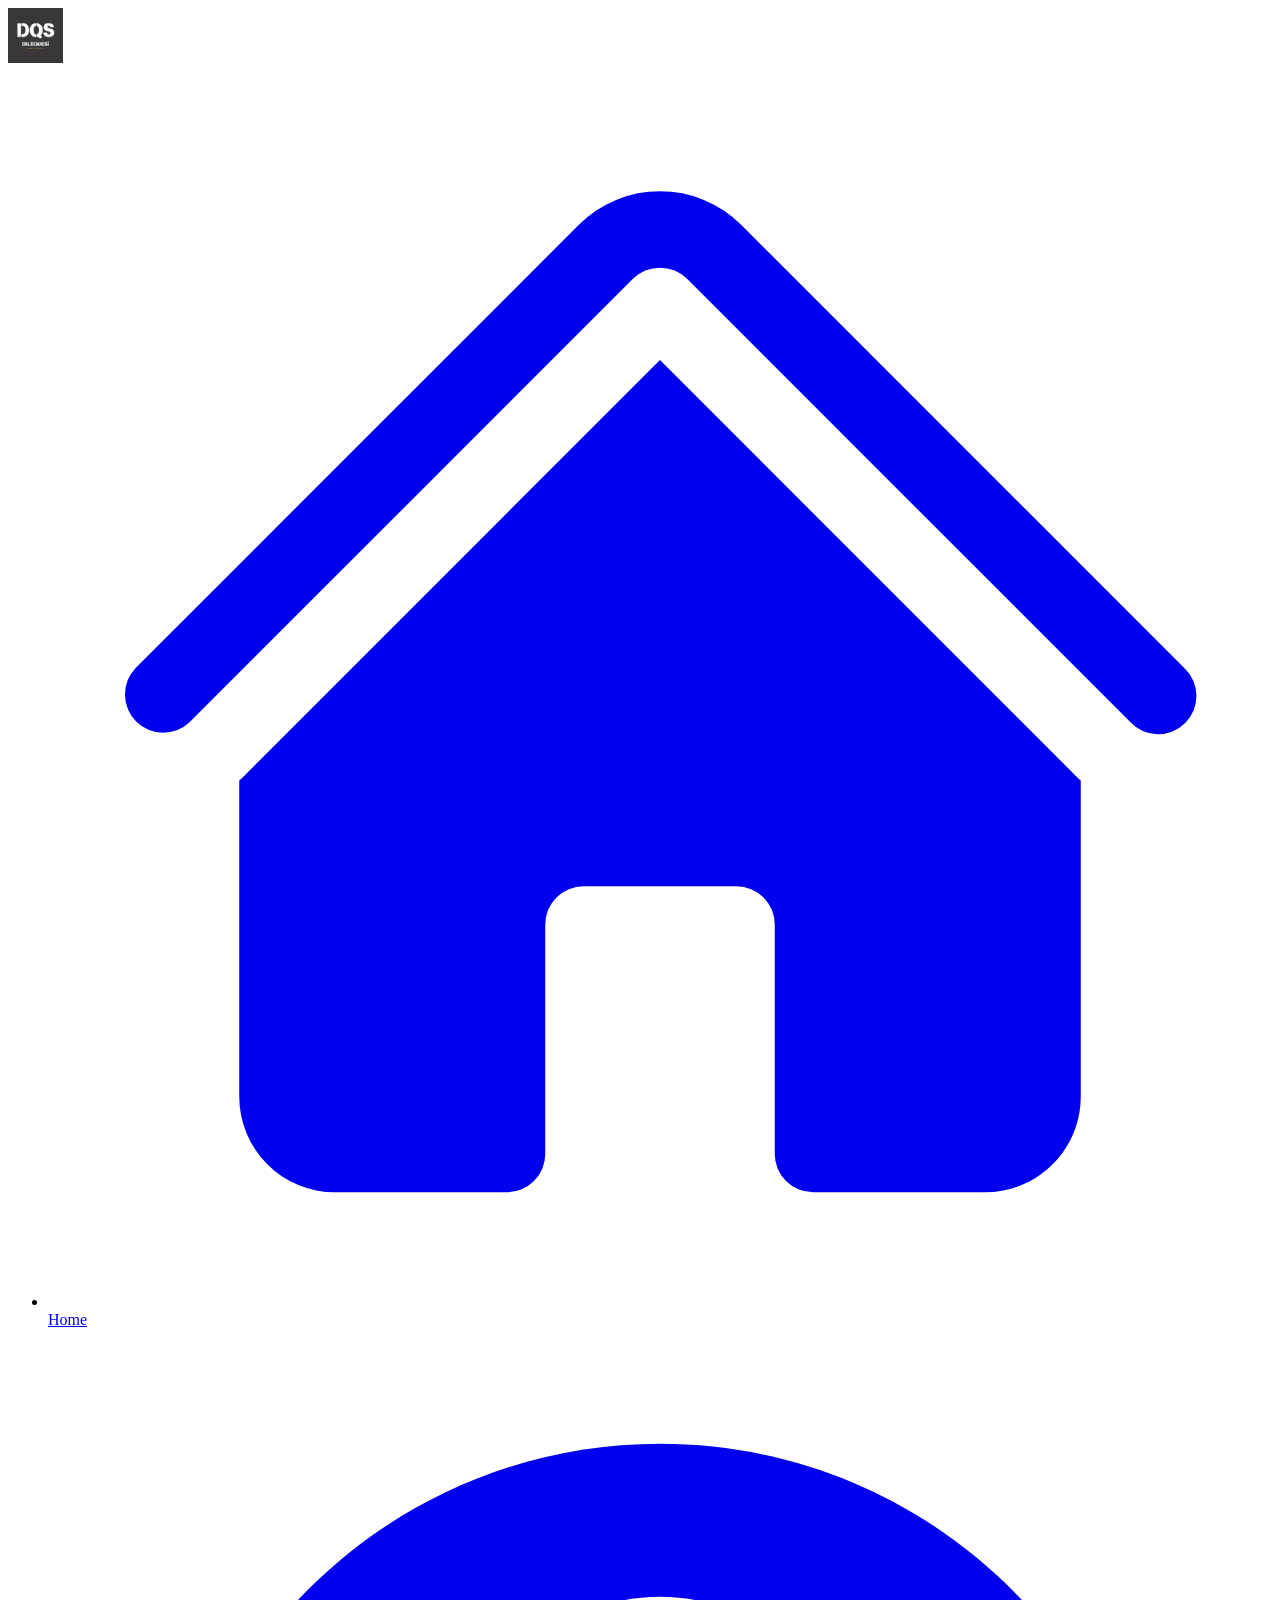
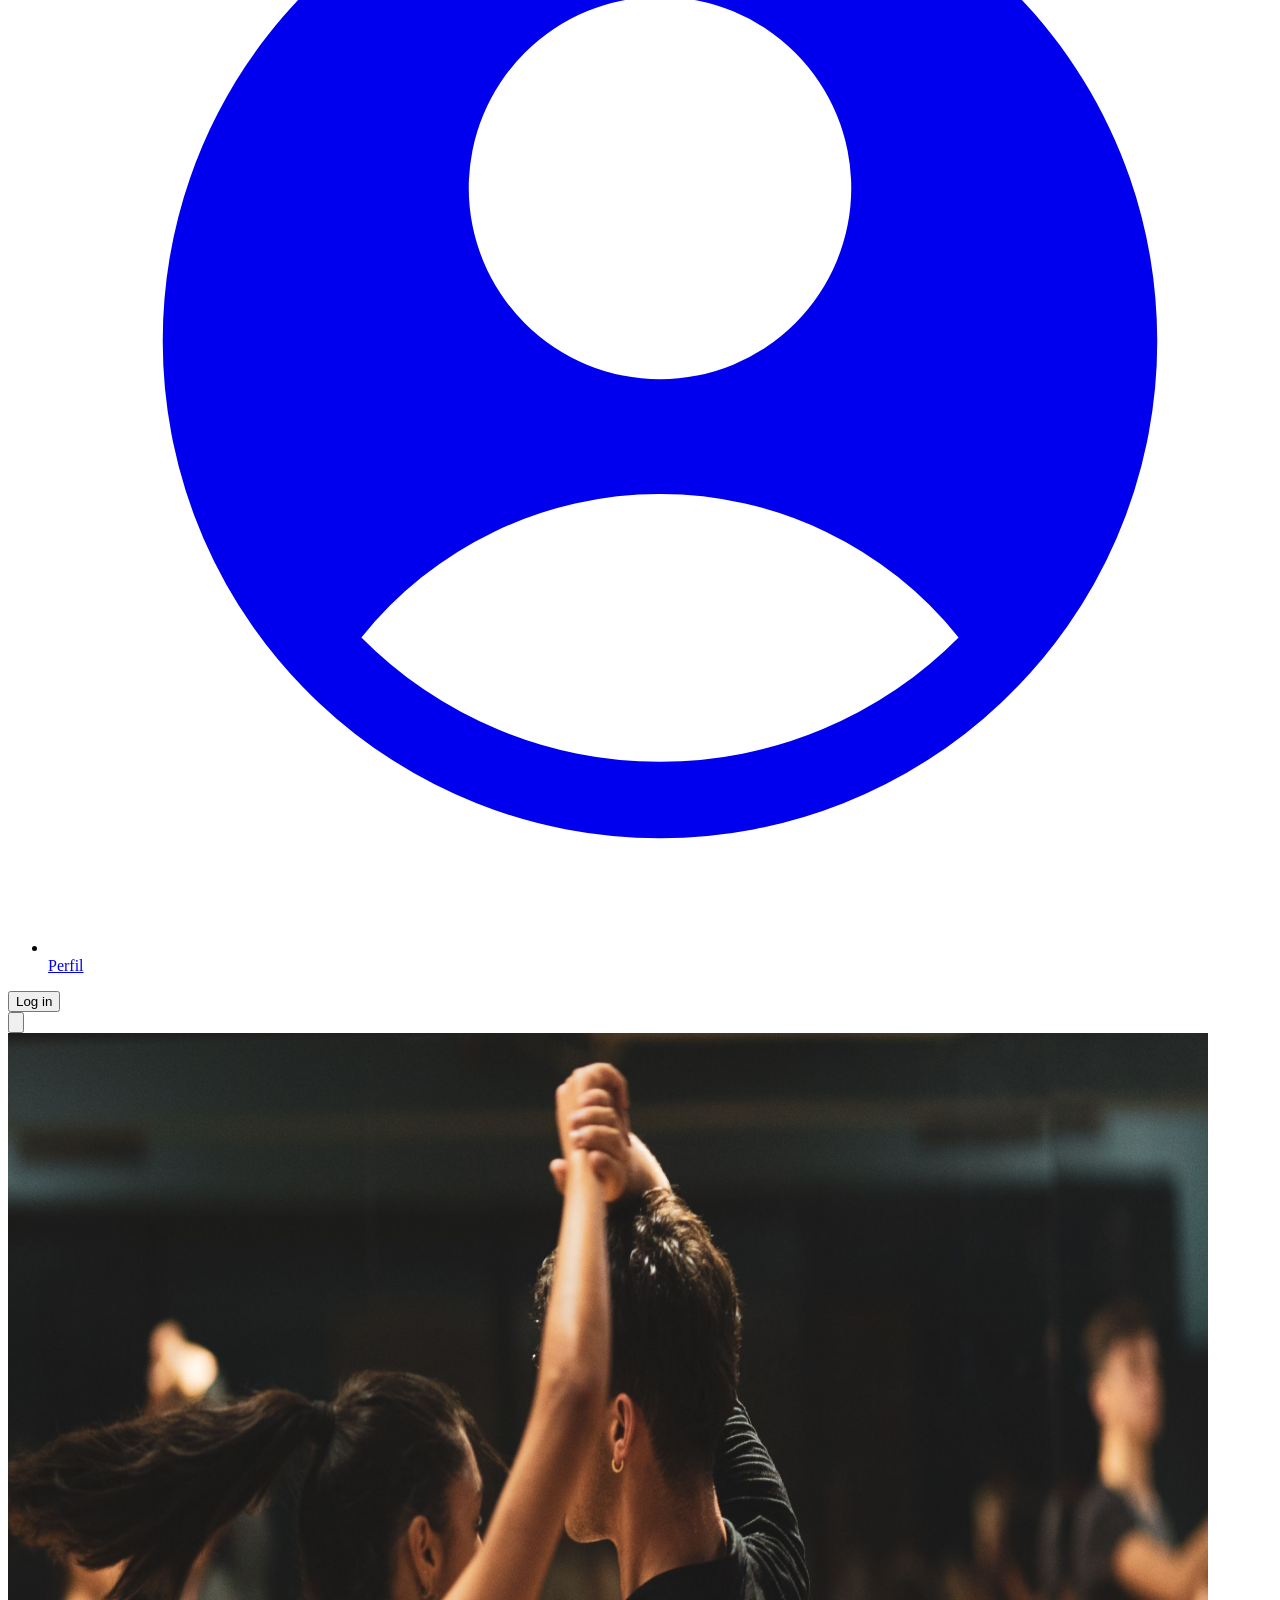
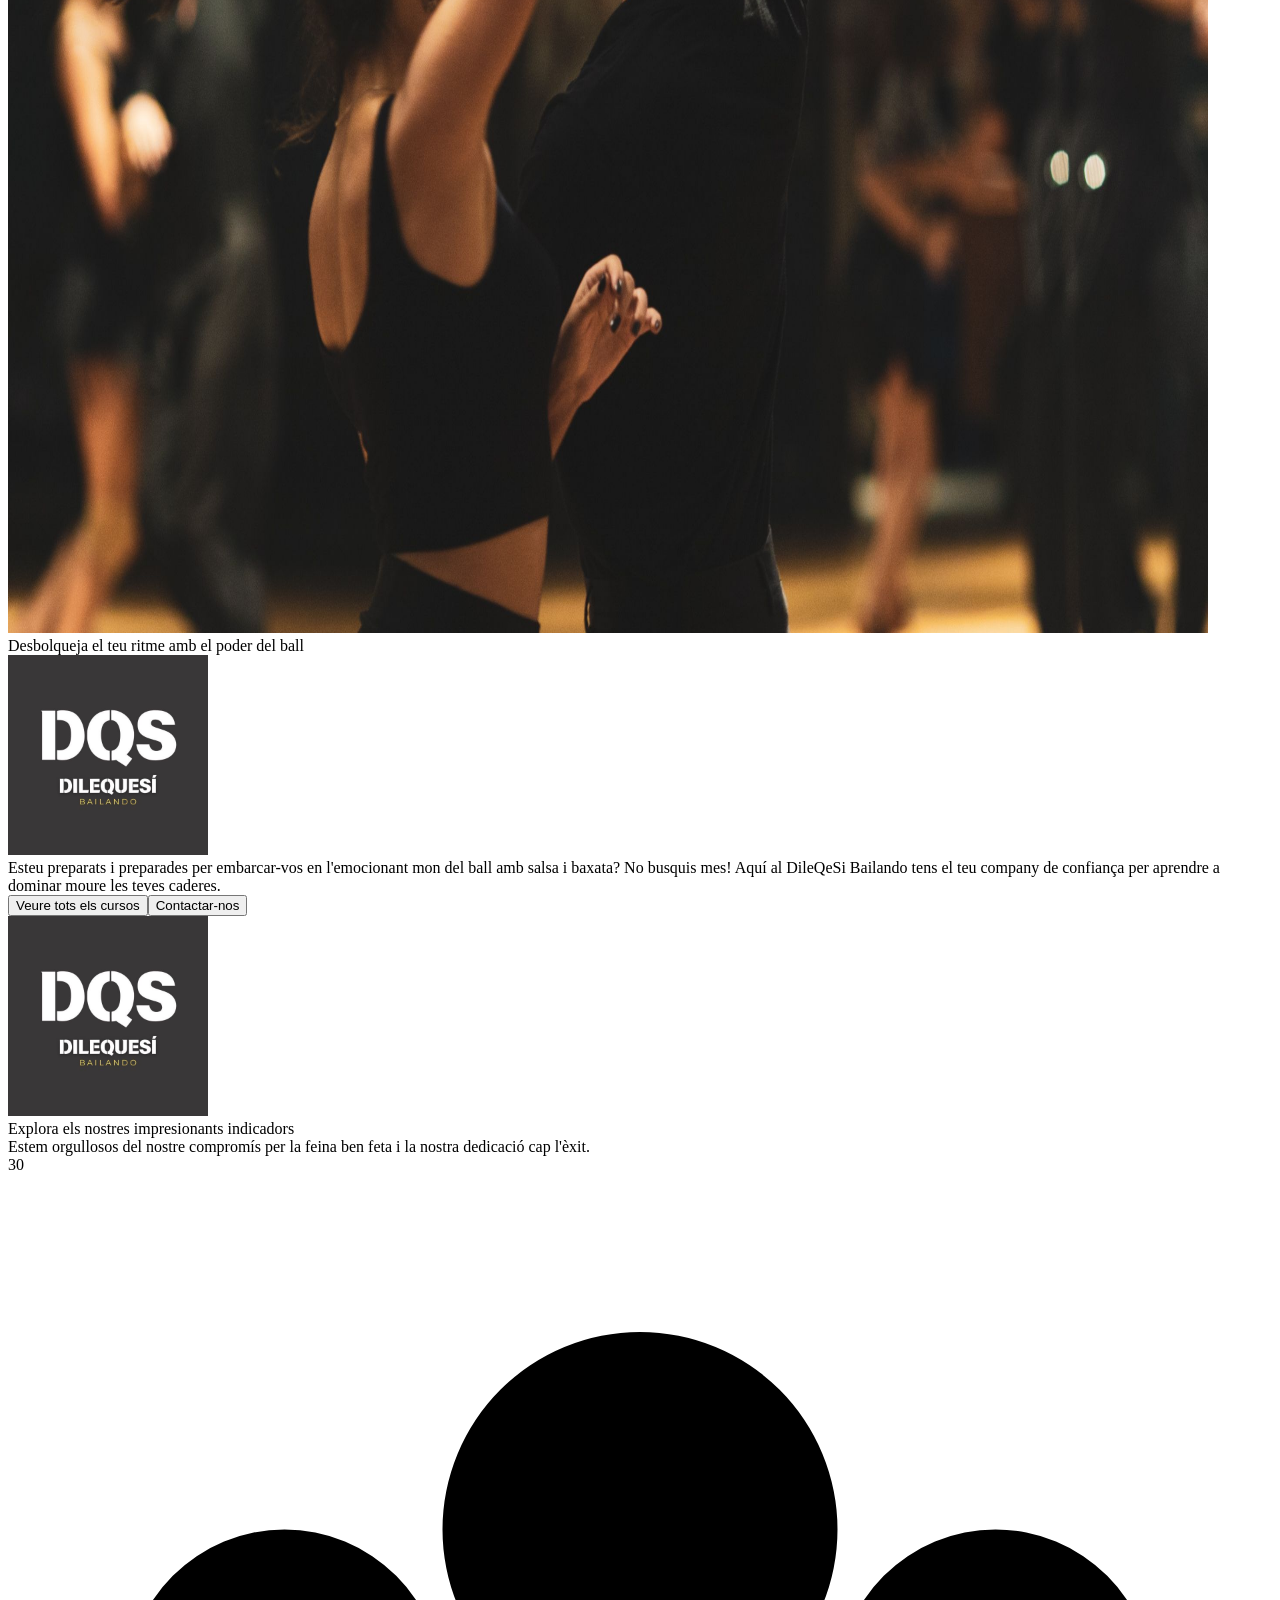
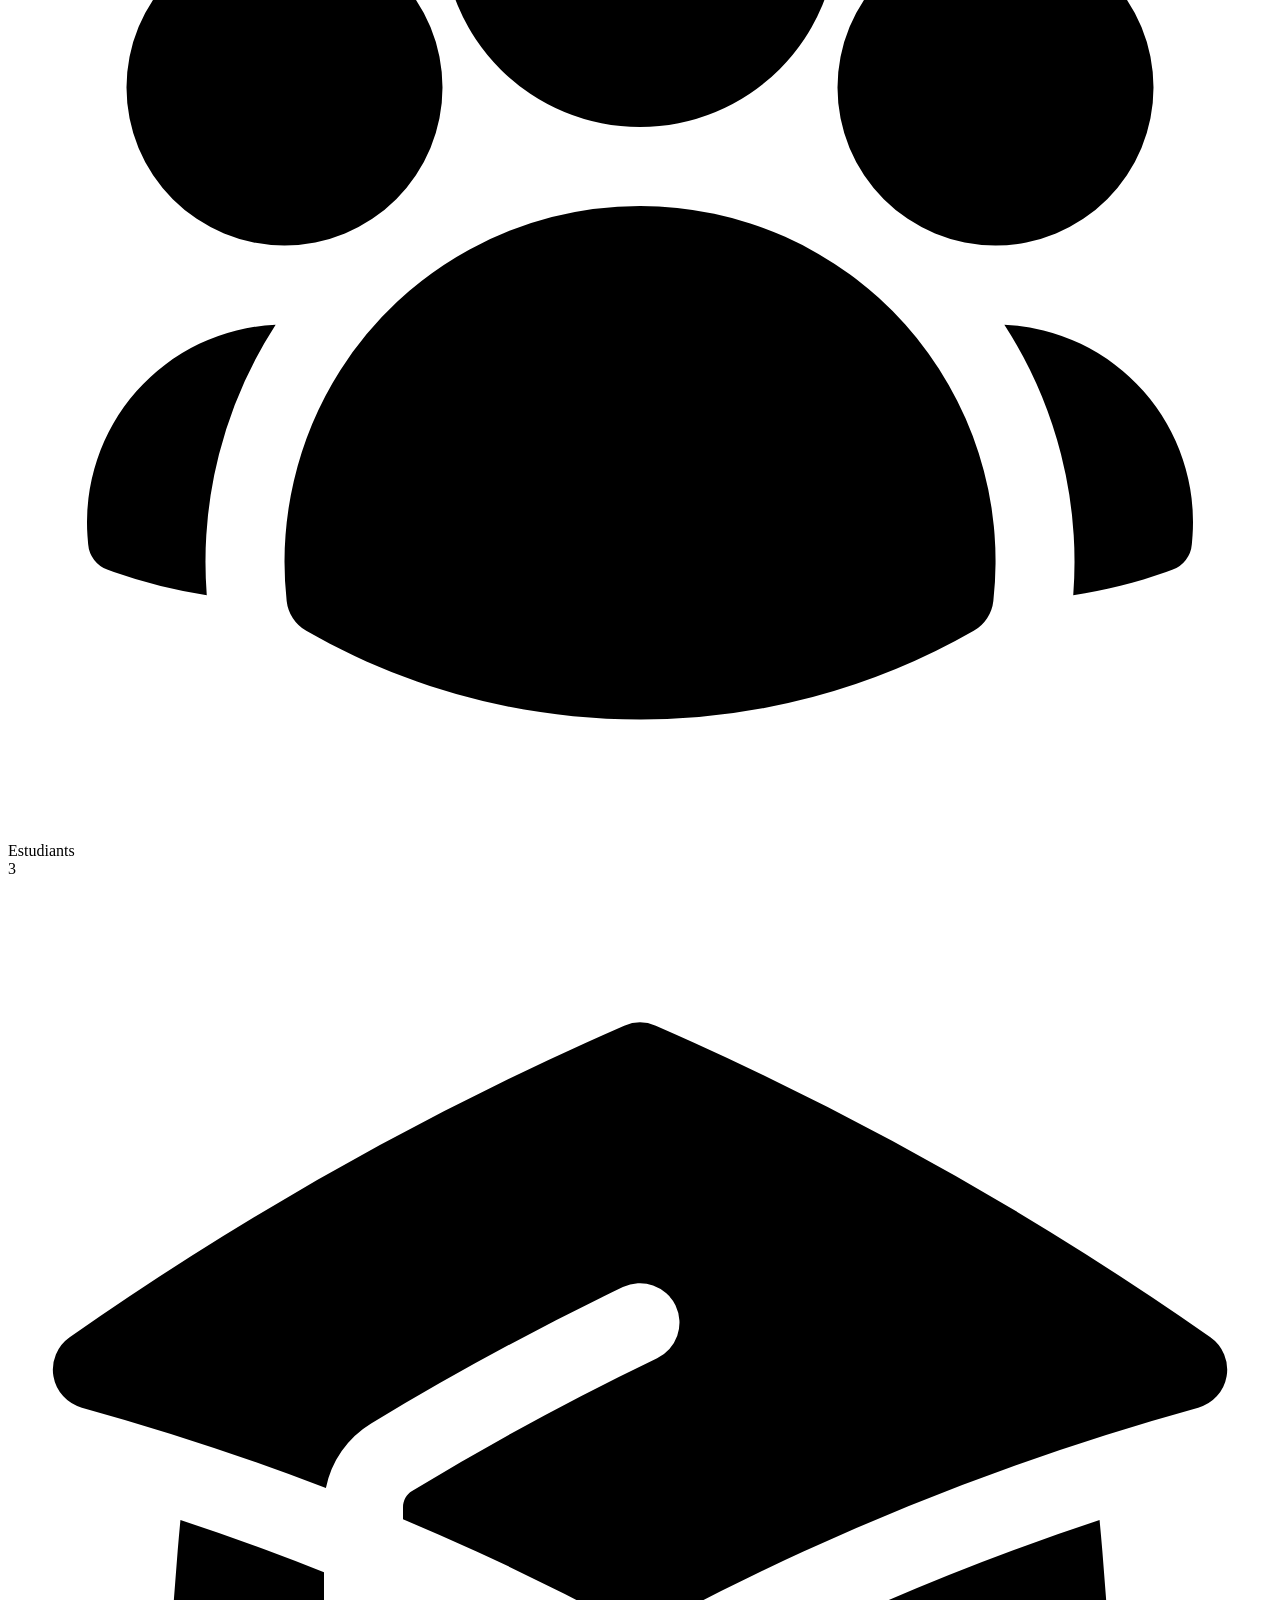
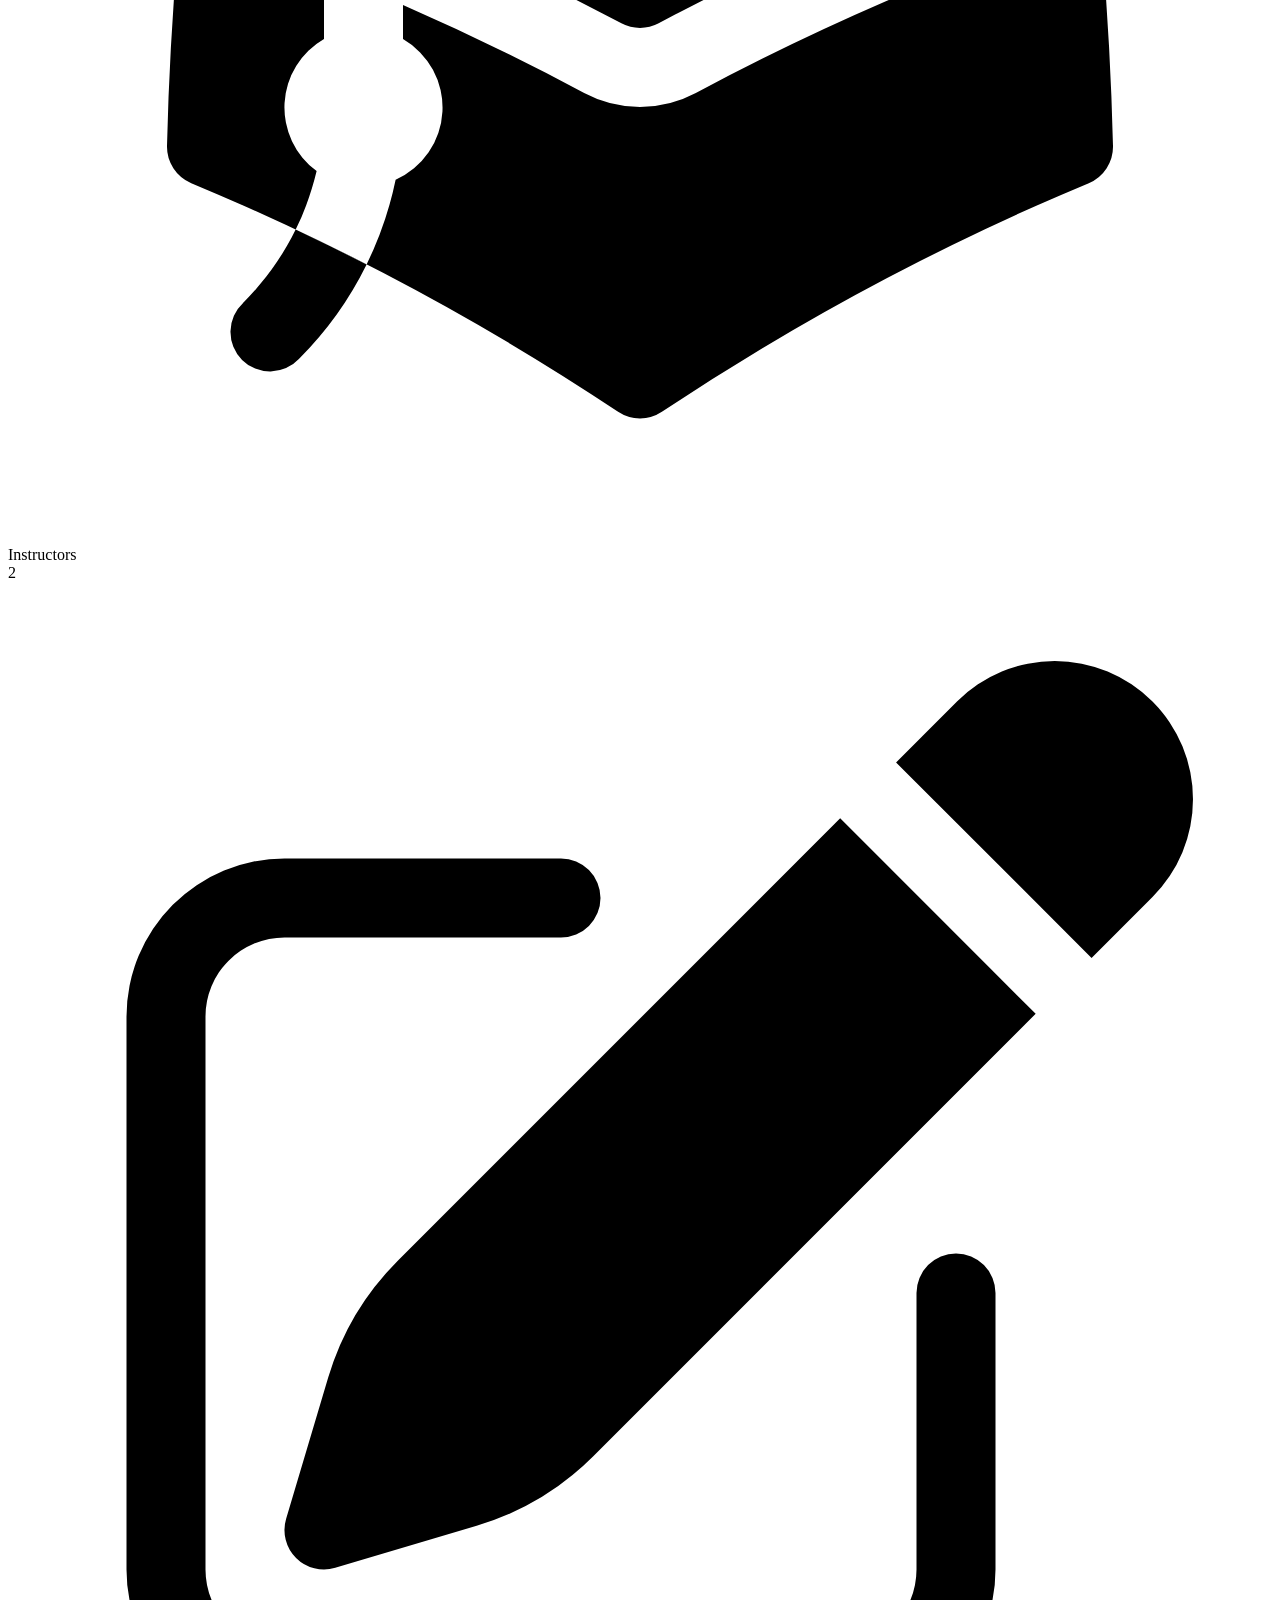
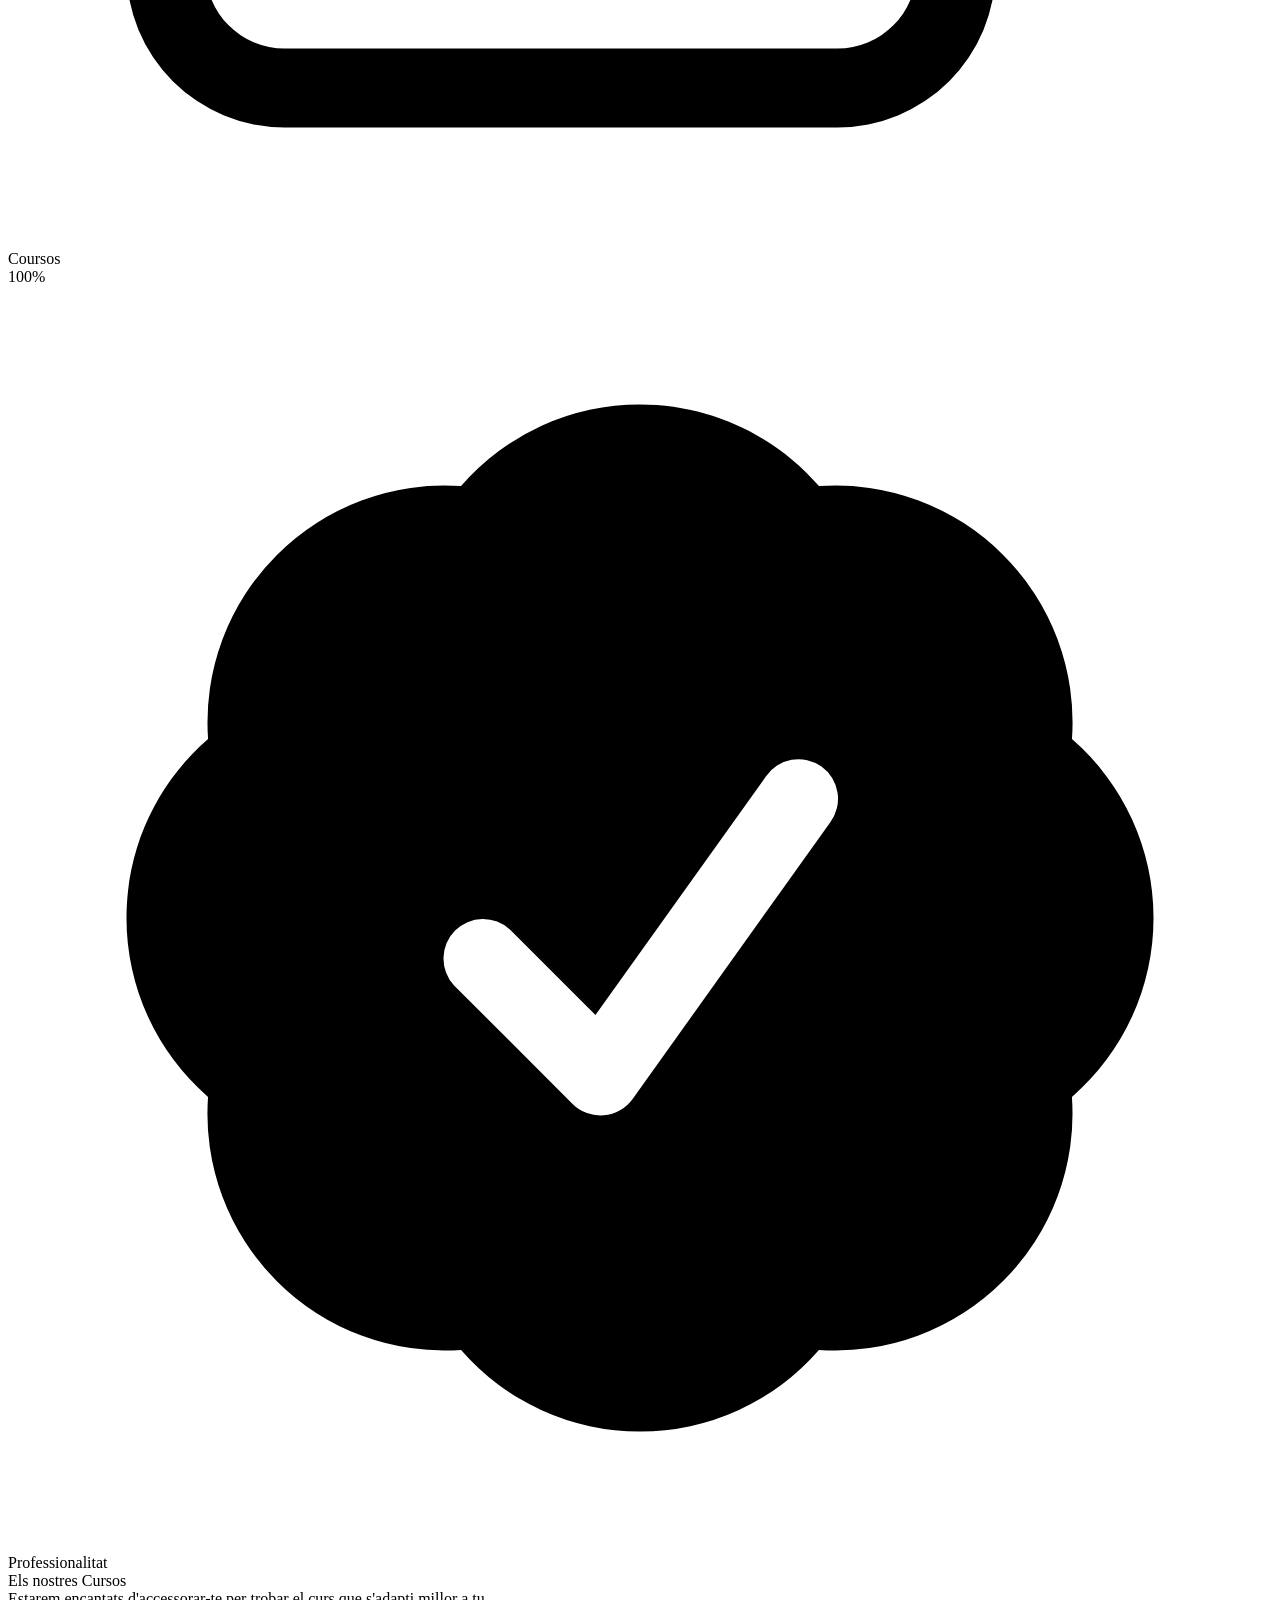
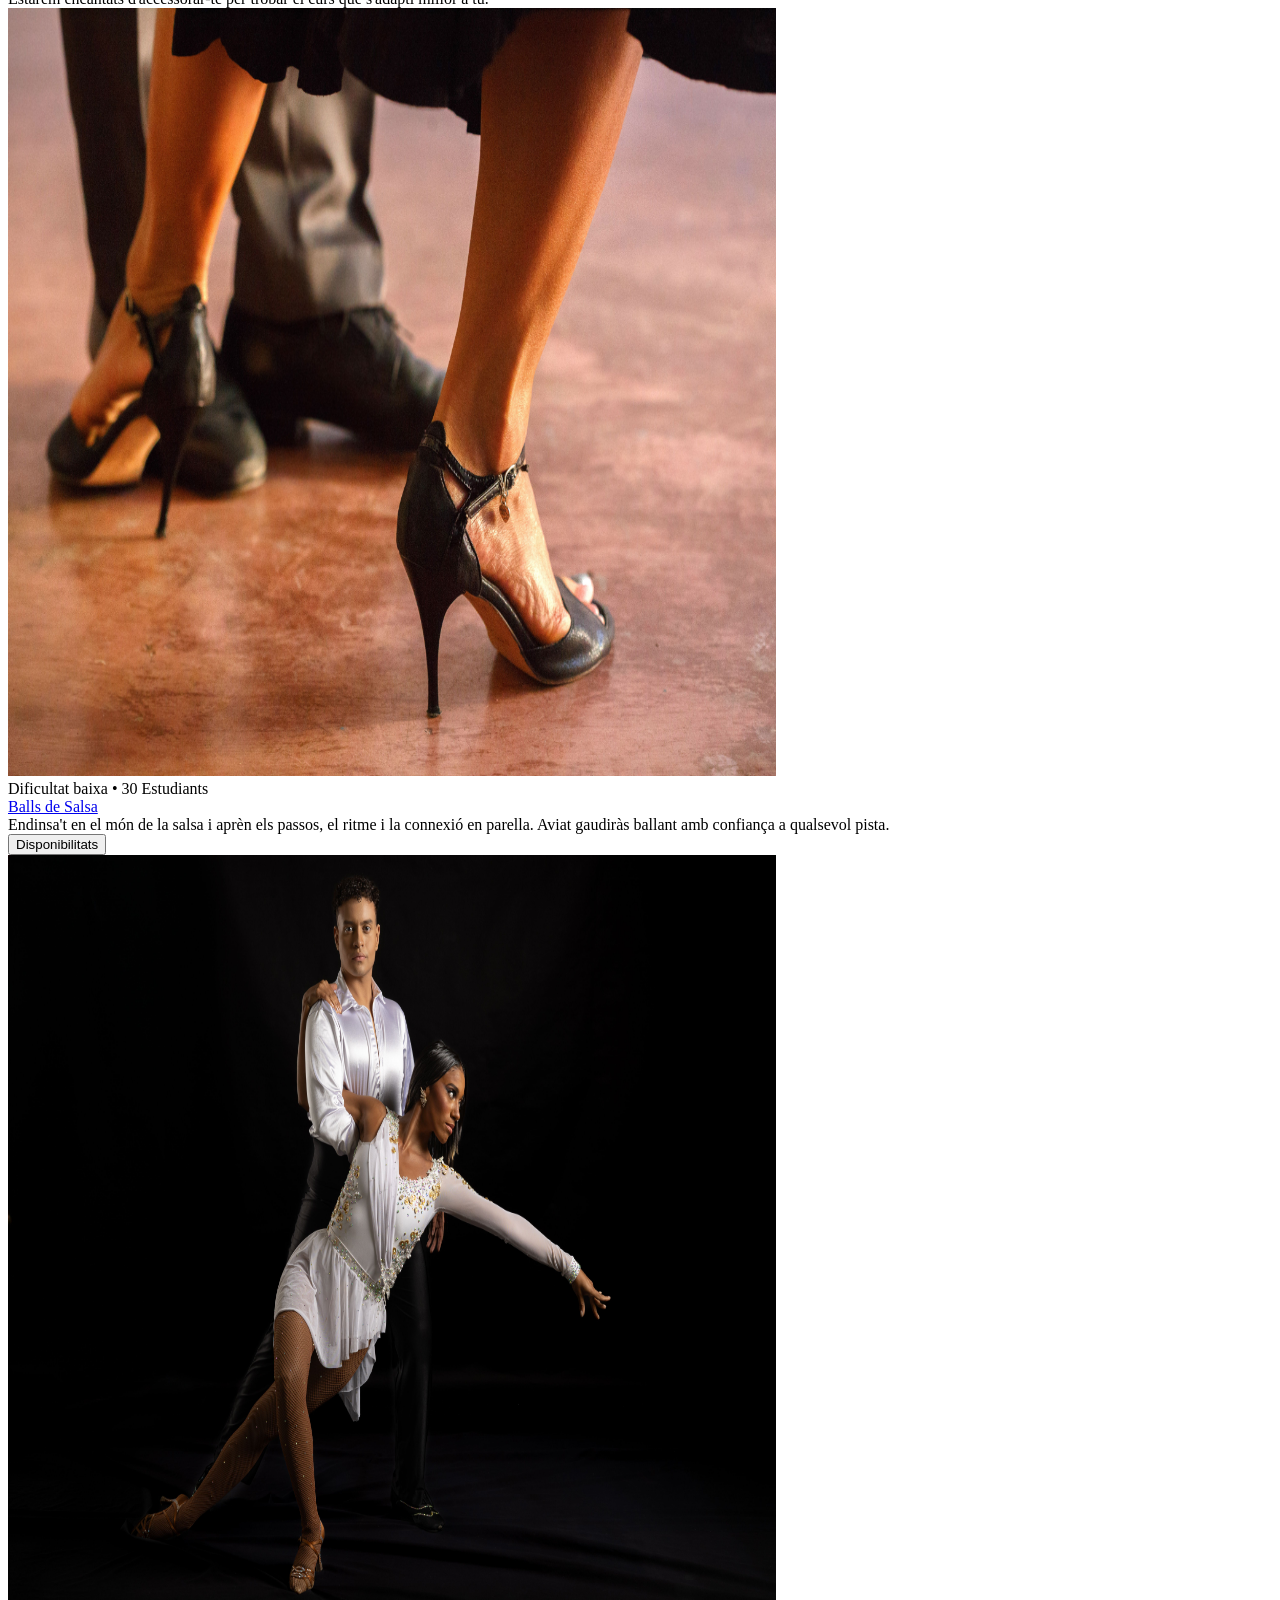
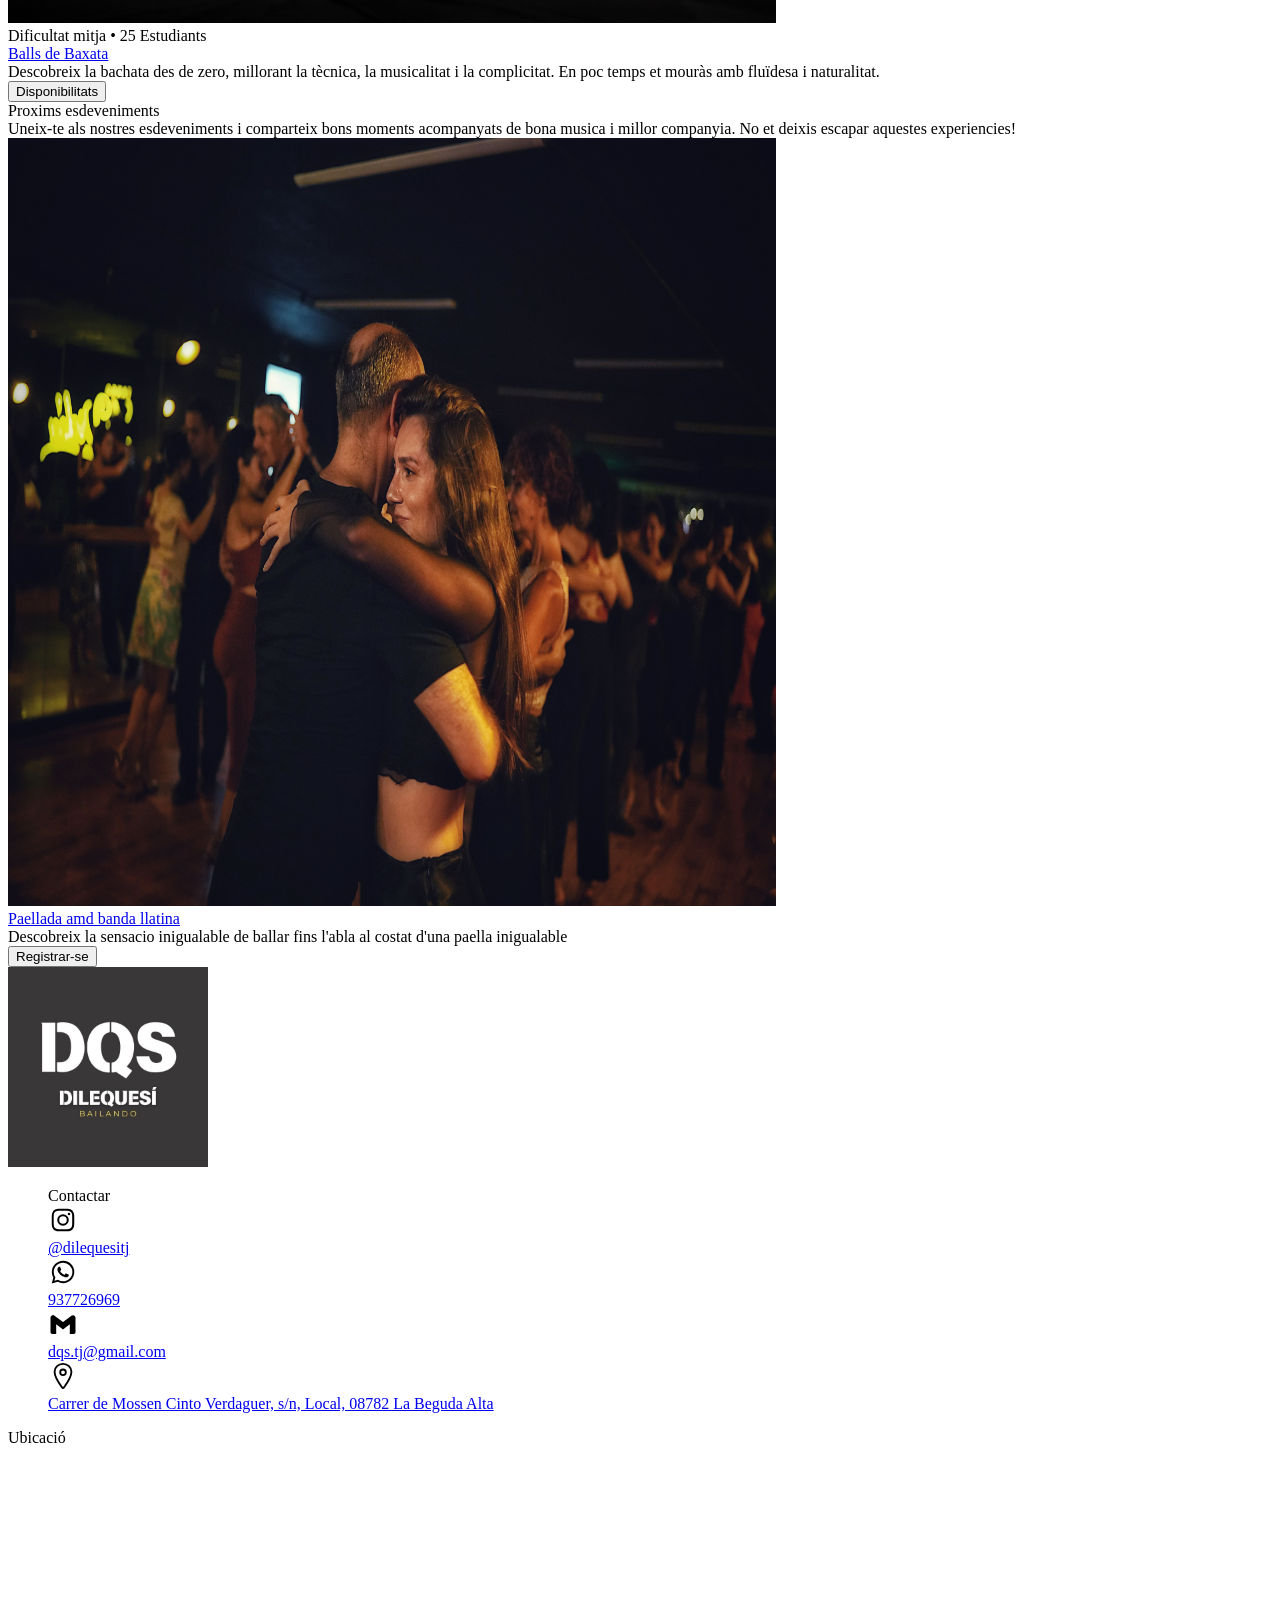
==== index.html @ 4622b908 "Add files via upload" ====
<!DOCTYPE html><html lang="en" class="geist_a71539c9-module__T19VSG__variable roboto_a041e23c-module__WblFga__variable geist_mono_8d43a2aa-module__8Li5zG__variable h-full antialiased"><head><meta charSet="utf-8"/><meta name="viewport" content="width=device-width, initial-scale=1"/><link rel="preload" href="/dqsTJ/_next/static/media/797e433ab948586e-s.p.0r6juujl39pe6.woff2" as="font" crossorigin="" type="font/woff2"/><link rel="preload" href="/dqsTJ/_next/static/media/caa3a2e1cccd8315-s.p.0wgildi0cnwt9.woff2" as="font" crossorigin="" type="font/woff2"/><link rel="preload" href="/dqsTJ/_next/static/media/ce62453a442c7f35-s.p.0a0h245ktd4x0.woff2" as="font" crossorigin="" type="font/woff2"/><link rel="stylesheet" href="/dqsTJ/_next/static/chunks/0lyxwiqu6s41l.css" data-precedence="next"/><link rel="preload" as="script" fetchPriority="low" href="/dqsTJ/_next/static/chunks/12aruqaur5huj.js"/><script src="/dqsTJ/_next/static/chunks/0j1vf-2ey7xr6.js" async=""></script><script src="/dqsTJ/_next/static/chunks/4561u0v7ysn3r.js" async=""></script><script src="/dqsTJ/_next/static/chunks/turbopack-3xd5wqjuoc6ou.js" async=""></script><script src="/dqsTJ/_next/static/chunks/3fntmmi971322.js" async="" crossorigin=""></script><script src="/dqsTJ/_next/static/chunks/2lpx62gv--0x_.js" async="" crossorigin=""></script><title>DQS Bailando</title><meta name="description" content="Latino dance school app"/><link rel="icon" href="/dqsTJ/icon.png?icon.0c2gqe4lk5aiv.png" sizes="250x250" type="image/png"/><meta name="next-size-adjust" content=""/><script src="/dqsTJ/_next/static/chunks/0cz1d0mv5g_q7.js" noModule=""></script></head><body class="min-h-full flex flex-col"><div hidden=""><!--$--><!--/$--></div><div class="px-2 md:px-10 fixed top-4 z-50 w-screen"><div class="mx-auto container 2xl:px-[80px]"><div data-state="closed" data-slot="collapsible" class="z-50 mt-6 relative border-0 pr-3 py-3 pl-6 bg-white/80 backdrop-blur-lg rounded-[12.5px] shadow"><div class="flex items-center justify-between lg:justify-center relative py-2 lg:py-0"><div class="flex items-center justify-between gap-3 lg:absolute lg:left-0"><img alt="bg-img" loading="lazy" width="55" height="55" decoding="async" data-nimg="1" class="rounded-full hidden lg:block" style="color:transparent" src="/image/DQS_logo.jpg"/><img alt="bg-img" loading="lazy" width="125" height="0" decoding="async" data-nimg="1" class="lg:ms-3" style="color:transparent" src="/image/DQS_text.png"/></div><ul class="ml-10 hidden items-center gap-8 lg:flex h-[55px]"><li><a href="#" target="_blank" class="flex items-center gap-2 font-medium text-gray-900"><svg xmlns="http://www.w3.org/2000/svg" viewBox="0 0 24 24" fill="currentColor" aria-hidden="true" class="h-5 w-5"><path d="M11.47 3.84a.75.75 0 011.06 0l8.69 8.69a.75.75 0 101.06-1.06l-8.689-8.69a2.25 2.25 0 00-3.182 0l-8.69 8.69a.75.75 0 001.061 1.06l8.69-8.69z"></path><path d="M12 5.432l8.159 8.159c.03.03.06.058.091.086v6.198c0 1.035-.84 1.875-1.875 1.875H15a.75.75 0 01-.75-.75v-4.5a.75.75 0 00-.75-.75h-3a.75.75 0 00-.75.75V21a.75.75 0 01-.75.75H5.625a1.875 1.875 0 01-1.875-1.875v-6.198a2.29 2.29 0 00.091-.086L12 5.43z"></path></svg>Home</a></li><li><a href="#" target="_self" class="flex items-center gap-2 font-medium text-gray-900"><svg xmlns="http://www.w3.org/2000/svg" viewBox="0 0 24 24" fill="currentColor" aria-hidden="true" class="h-5 w-5"><path fill-rule="evenodd" d="M18.685 19.097A9.723 9.723 0 0021.75 12c0-5.385-4.365-9.75-9.75-9.75S2.25 6.615 2.25 12a9.723 9.723 0 003.065 7.097A9.716 9.716 0 0012 21.75a9.716 9.716 0 006.685-2.653zm-12.54-1.285A7.486 7.486 0 0112 15a7.486 7.486 0 015.855 2.812A8.224 8.224 0 0112 20.25a8.224 8.224 0 01-5.855-2.438zM15.75 9a3.75 3.75 0 11-7.5 0 3.75 3.75 0 017.5 0z" clip-rule="evenodd"></path></svg>Perfil</a></li></ul><div class="hidden items-center gap-4 lg:flex lg:absolute lg:right-0"><a href="https://www.material-tailwind.com/blocks" target="_blank"><button data-slot="button" data-variant="default" data-size="default" class="group/button inline-flex shrink-0 items-center justify-center rounded-lg border border-transparent bg-clip-padding text-sm font-medium whitespace-nowrap transition-all outline-none select-none focus-visible:border-ring focus-visible:ring-3 focus-visible:ring-ring/50 active:not-aria-[haspopup]:translate-y-px disabled:pointer-events-none disabled:opacity-50 aria-invalid:border-destructive aria-invalid:ring-3 aria-invalid:ring-destructive/20 dark:aria-invalid:border-destructive/50 dark:aria-invalid:ring-destructive/40 [&amp;_svg]:pointer-events-none [&amp;_svg]:shrink-0 [&amp;_svg:not([class*=&#x27;size-&#x27;])]:size-4 bg-primary text-primary-foreground hover:bg-primary/80 h-8 gap-1.5 px-2.5 has-data-[icon=inline-end]:pr-2 has-data-[icon=inline-start]:pl-2 cursor-pointer !font-bold !uppercase !py-5 !px-6" color="gray">Log in</button></a></div><button type="button" aria-expanded="false" data-state="closed" data-slot="collapsible-trigger" class="ml-auto inline-block lg:hidden cursor-pointer"><svg xmlns="http://www.w3.org/2000/svg" viewBox="0 0 24 24" fill="currentColor" aria-hidden="true" stroke-width="2" class="h-6 w-6"><path fill-rule="evenodd" d="M3 6.75A.75.75 0 013.75 6h16.5a.75.75 0 010 1.5H3.75A.75.75 0 013 6.75zM3 12a.75.75 0 01.75-.75h16.5a.75.75 0 010 1.5H3.75A.75.75 0 013 12zm0 5.25a.75.75 0 01.75-.75h16.5a.75.75 0 010 1.5H3.75a.75.75 0 01-.75-.75z" clip-rule="evenodd"></path></svg></button></div><div data-state="closed" id="radix-_R_1avb_" hidden="" data-slot="collapsible-content" class="data-[state=closed]:animate-collapsible-up data-[state=open]:animate-collapsible-down overflow-hidden duration-300"></div></div></div></div><div class="!flex w-full items-center justify-between px-2 md:px-10 relative overflow-hidden"><img alt="bg-img" loading="lazy" width="1200" height="1200" decoding="async" data-nimg="1" class="absolute inset-0 ml-auto absolute bottom-0 left-0 h-full rounded-bl-[100px] object-cover object-center" style="color:transparent" src="/image/hero_bg.jpg"/><div class="container mx-auto mt-[150px] mb-[150px] 2xl:px-[80px]"><div class="grid grid-cols-12 text-center lg:text-left"><div data-slot="card" data-size="default" class="group/card flex flex-col gap-(--card-spacing) overflow-hidden text-sm text-card-foreground ring-foreground/10 [--card-spacing:--spacing(4)] has-data-[slot=card-footer]:pb-0 has-[&gt;img:first-child]:pt-0 data-[size=sm]:[--card-spacing:--spacing(3)] data-[size=sm]:has-data-[slot=card-footer]:pb-0 *:[img:first-child]:rounded-t-xl *:[img:last-child]:rounded-b-xl col-span-full rounded-xl border border-white bg-white/90 p-8 shadow-lg ring-0 shadow-black/10 backdrop-blur-sm backdrop-saturate-200 xl:col-span-7"><div class="lg:text-5xl !leading-snug text-3xl sm:text-4xl lg:max-w-3xl font-semibold">Desbolqueja el teu ritme amb el poder del ball</div><div class="md:hidden mt-5"><img alt="bg-img" loading="lazy" width="200" height="200" decoding="async" data-nimg="1" class="rounded-full mx-auto w-[200px]" style="color:transparent" src="/image/DQS_logo.jpg"/></div><div class="mb-10 mt-6 !text-gray-900 text-base sm:text-lg">Esteu preparats i preparades per embarcar-vos en l&#x27;emocionant mon del ball amb salsa i baxata? No busquis mes! Aquí al DileQeSi Bailando tens el teu company de confiança per aprendre a dominar moure les teves caderes.</div><div class="mb-8 flex flex-col md:flex-row justify-center md:items-end gap-4 lg:justify-start"><a href="#courses"><button data-slot="button" data-variant="default" data-size="default" class="group/button inline-flex shrink-0 items-center justify-center rounded-lg border border-transparent bg-clip-padding text-sm font-medium whitespace-nowrap transition-all outline-none select-none focus-visible:border-ring focus-visible:ring-3 focus-visible:ring-ring/50 active:not-aria-[haspopup]:translate-y-px disabled:pointer-events-none disabled:opacity-50 aria-invalid:border-destructive aria-invalid:ring-3 aria-invalid:ring-destructive/20 dark:aria-invalid:border-destructive/50 dark:aria-invalid:ring-destructive/40 [&amp;_svg]:pointer-events-none [&amp;_svg]:shrink-0 [&amp;_svg:not([class*=&#x27;size-&#x27;])]:size-4 bg-primary text-primary-foreground hover:bg-primary/80 h-8 gap-1.5 px-2.5 has-data-[icon=inline-end]:pr-2 has-data-[icon=inline-start]:pl-2 w-full md:mb-1 cursor-pointer !font-bold !uppercase !py-5 !px-6" color="gray">Veure tots els cursos</button></a><a href="#contactus"><button data-slot="button" data-variant="default" data-size="default" class="group/button inline-flex shrink-0 items-center justify-center rounded-lg border border-transparent bg-clip-padding text-sm font-medium whitespace-nowrap transition-all outline-none select-none focus-visible:border-ring focus-visible:ring-3 focus-visible:ring-ring/50 active:not-aria-[haspopup]:translate-y-px disabled:pointer-events-none disabled:opacity-50 aria-invalid:border-destructive aria-invalid:ring-3 aria-invalid:ring-destructive/20 dark:aria-invalid:border-destructive/50 dark:aria-invalid:ring-destructive/40 [&amp;_svg]:pointer-events-none [&amp;_svg]:shrink-0 [&amp;_svg:not([class*=&#x27;size-&#x27;])]:size-4 bg-primary text-primary-foreground hover:bg-primary/80 h-8 gap-1.5 px-2.5 has-data-[icon=inline-end]:pr-2 has-data-[icon=inline-start]:pl-2 w-full md:mb-1 cursor-pointer !font-bold !uppercase !py-5 !px-6" color="gray">Contactar-nos</button></a><div class="flex-grow"></div><div class="col-span-1 lg:mb-0 md:col-span-2 lg:col-span-1 hidden md:block"><img alt="bg-img" loading="lazy" width="200" height="200" decoding="async" data-nimg="1" class="rounded-full mx-auto lg:mx-0 w-[200px] md:w-[100px]" style="color:transparent" src="/image/DQS_logo.jpg"/></div></div></div></div></div></div><section class="px-2 md:px-8"><div class="container mx-auto mt-20 text-center lg:text-left 2xl:px-[80px]"><div class="grid place-items-center text-center"><div color="blue-gray" class="mb-2 text-3xl sm:text-4xl font-bold">Explora els nostres impresionants indicadors</div><div class="mx-auto mb-8 md:mb-16 w-full !text-gray-400 lg:w-5/12 text-base sm:text-lg font-medium">Estem orgullosos del nostre compromís per la feina ben feta i la nostra dedicació cap l&#x27;èxit.</div></div><div class="grid gap-y-5 md:gap-y-16 gap-x-10 md:grid-cols-2 lg:grid-cols-4"><div data-slot="card" data-size="default" class="group/card flex flex-col gap-(--card-spacing) overflow-hidden rounded-xl bg-card py-(--card-spacing) text-sm text-card-foreground ring-1 ring-foreground/10 [--card-spacing:--spacing(4)] has-data-[slot=card-footer]:pb-0 has-[&gt;img:first-child]:pt-0 data-[size=sm]:[--card-spacing:--spacing(3)] data-[size=sm]:has-data-[slot=card-footer]:pb-0 *:[img:first-child]:rounded-t-xl *:[img:last-child]:rounded-b-xl items-center !ring-0"><div color="blue-gray" class="mb-[-5px] mt-4 text-5xl font-bold">30</div><div class="flex text-gray-400 mb-2"><svg xmlns="http://www.w3.org/2000/svg" viewBox="0 0 24 24" fill="currentColor" aria-hidden="true" class="w-4 me-1"><path fill-rule="evenodd" d="M8.25 6.75a3.75 3.75 0 117.5 0 3.75 3.75 0 01-7.5 0zM15.75 9.75a3 3 0 116 0 3 3 0 01-6 0zM2.25 9.75a3 3 0 116 0 3 3 0 01-6 0zM6.31 15.117A6.745 6.745 0 0112 12a6.745 6.745 0 016.709 7.498.75.75 0 01-.372.568A12.696 12.696 0 0112 21.75c-2.305 0-4.47-.612-6.337-1.684a.75.75 0 01-.372-.568 6.787 6.787 0 011.019-4.38z" clip-rule="evenodd"></path><path d="M5.082 14.254a8.287 8.287 0 00-1.308 5.135 9.687 9.687 0 01-1.764-.44l-.115-.04a.563.563 0 01-.373-.487l-.01-.121a3.75 3.75 0 013.57-4.047zM20.226 19.389a8.287 8.287 0 00-1.308-5.135 3.75 3.75 0 013.57 4.047l-.01.121a.563.563 0 01-.373.486l-.115.04c-.567.2-1.156.349-1.764.441z"></path></svg><div class="font-medium">Estudiants</div></div></div><div data-slot="card" data-size="default" class="group/card flex flex-col gap-(--card-spacing) overflow-hidden rounded-xl bg-card py-(--card-spacing) text-sm text-card-foreground ring-1 ring-foreground/10 [--card-spacing:--spacing(4)] has-data-[slot=card-footer]:pb-0 has-[&gt;img:first-child]:pt-0 data-[size=sm]:[--card-spacing:--spacing(3)] data-[size=sm]:has-data-[slot=card-footer]:pb-0 *:[img:first-child]:rounded-t-xl *:[img:last-child]:rounded-b-xl items-center !ring-0"><div color="blue-gray" class="mb-[-5px] mt-4 text-5xl font-bold">3</div><div class="flex text-gray-400 mb-2"><svg xmlns="http://www.w3.org/2000/svg" viewBox="0 0 24 24" fill="currentColor" aria-hidden="true" class="w-4 me-1"><path d="M11.7 2.805a.75.75 0 01.6 0A60.65 60.65 0 0122.83 8.72a.75.75 0 01-.231 1.337 49.949 49.949 0 00-9.902 3.912l-.003.002-.34.18a.75.75 0 01-.707 0A50.009 50.009 0 007.5 12.174v-.224c0-.131.067-.248.172-.311a54.614 54.614 0 014.653-2.52.75.75 0 00-.65-1.352 56.129 56.129 0 00-4.78 2.589 1.858 1.858 0 00-.859 1.228 49.803 49.803 0 00-4.634-1.527.75.75 0 01-.231-1.337A60.653 60.653 0 0111.7 2.805z"></path><path d="M13.06 15.473a48.45 48.45 0 017.666-3.282c.134 1.414.22 2.843.255 4.285a.75.75 0 01-.46.71 47.878 47.878 0 00-8.105 4.342.75.75 0 01-.832 0 47.877 47.877 0 00-8.104-4.342.75.75 0 01-.461-.71c.035-1.442.121-2.87.255-4.286A48.4 48.4 0 016 13.18v1.27a1.5 1.5 0 00-.14 2.508c-.09.38-.222.753-.397 1.11.452.213.901.434 1.346.661a6.729 6.729 0 00.551-1.608 1.5 1.5 0 00.14-2.67v-.645a48.549 48.549 0 013.44 1.668 2.25 2.25 0 002.12 0z"></path><path d="M4.462 19.462c.42-.419.753-.89 1-1.394.453.213.902.434 1.347.661a6.743 6.743 0 01-1.286 1.794.75.75 0 11-1.06-1.06z"></path></svg><div class="font-medium">Instructors</div></div></div><div data-slot="card" data-size="default" class="group/card flex flex-col gap-(--card-spacing) overflow-hidden rounded-xl bg-card py-(--card-spacing) text-sm text-card-foreground ring-1 ring-foreground/10 [--card-spacing:--spacing(4)] has-data-[slot=card-footer]:pb-0 has-[&gt;img:first-child]:pt-0 data-[size=sm]:[--card-spacing:--spacing(3)] data-[size=sm]:has-data-[slot=card-footer]:pb-0 *:[img:first-child]:rounded-t-xl *:[img:last-child]:rounded-b-xl items-center !ring-0"><div color="blue-gray" class="mb-[-5px] mt-4 text-5xl font-bold">2</div><div class="flex text-gray-400 mb-2"><svg xmlns="http://www.w3.org/2000/svg" viewBox="0 0 24 24" fill="currentColor" aria-hidden="true" class="w-4 me-1"><path d="M21.731 2.269a2.625 2.625 0 00-3.712 0l-1.157 1.157 3.712 3.712 1.157-1.157a2.625 2.625 0 000-3.712zM19.513 8.199l-3.712-3.712-8.4 8.4a5.25 5.25 0 00-1.32 2.214l-.8 2.685a.75.75 0 00.933.933l2.685-.8a5.25 5.25 0 002.214-1.32l8.4-8.4z"></path><path d="M5.25 5.25a3 3 0 00-3 3v10.5a3 3 0 003 3h10.5a3 3 0 003-3V13.5a.75.75 0 00-1.5 0v5.25a1.5 1.5 0 01-1.5 1.5H5.25a1.5 1.5 0 01-1.5-1.5V8.25a1.5 1.5 0 011.5-1.5h5.25a.75.75 0 000-1.5H5.25z"></path></svg><div class="font-medium">Coursos</div></div></div><div data-slot="card" data-size="default" class="group/card flex flex-col gap-(--card-spacing) overflow-hidden rounded-xl bg-card py-(--card-spacing) text-sm text-card-foreground ring-1 ring-foreground/10 [--card-spacing:--spacing(4)] has-data-[slot=card-footer]:pb-0 has-[&gt;img:first-child]:pt-0 data-[size=sm]:[--card-spacing:--spacing(3)] data-[size=sm]:has-data-[slot=card-footer]:pb-0 *:[img:first-child]:rounded-t-xl *:[img:last-child]:rounded-b-xl items-center !ring-0"><div color="blue-gray" class="mb-[-5px] mt-4 text-5xl font-bold">100%</div><div class="flex text-gray-400 mb-2"><svg xmlns="http://www.w3.org/2000/svg" viewBox="0 0 24 24" fill="currentColor" aria-hidden="true" class="w-4 me-1"><path fill-rule="evenodd" d="M8.603 3.799A4.49 4.49 0 0112 2.25c1.357 0 2.573.6 3.397 1.549a4.49 4.49 0 013.498 1.307 4.491 4.491 0 011.307 3.497A4.49 4.49 0 0121.75 12a4.49 4.49 0 01-1.549 3.397 4.491 4.491 0 01-1.307 3.497 4.491 4.491 0 01-3.497 1.307A4.49 4.49 0 0112 21.75a4.49 4.49 0 01-3.397-1.549 4.49 4.49 0 01-3.498-1.306 4.491 4.491 0 01-1.307-3.498A4.49 4.49 0 012.25 12c0-1.357.6-2.573 1.549-3.397a4.49 4.49 0 011.307-3.497 4.49 4.49 0 013.497-1.307zm7.007 6.387a.75.75 0 10-1.22-.872l-3.236 4.53L9.53 12.22a.75.75 0 00-1.06 1.06l2.25 2.25a.75.75 0 001.14-.094l3.75-5.25z" clip-rule="evenodd"></path></svg><div class="font-medium">Professionalitat</div></div></div></div></div></section><section id="courses" class="px-2 md:px-8"><div class="container mx-auto mb-20 md:mb-24 text-center mt-20 md:mt-24 2xl:px-[80px]"><div color="blue-gray" class="text-3xl sm:text-4xl font-bold">Els nostres Cursos</div><div class="mt-2 mx-auto w-full px-4 !text-gray-400 lg:w-6/12 lg:px-8 text-base sm:text-lg font-medium">Estarem encantats d&#x27;accessorar-te per trobar el curs que s&#x27;adapti millor a tu.</div></div><div class="grid grid-cols-12"><span class="md:col-span-1 lg:col-span-2"></span><div class="col-span-12 container mx-auto grid grid-cols-1 gap-x-10 gap-y-24 md:grid-cols-2 md:col-span-10 lg:col-span-8 lg:gap-x-14"><div data-slot="card" data-size="default" class="group/card flex flex-col gap-(--card-spacing) rounded-xl bg-card py-(--card-spacing) text-sm text-card-foreground ring-1 ring-foreground/10 [--card-spacing:--spacing(4)] has-data-[slot=card-footer]:pb-0 has-[&gt;img:first-child]:pt-0 data-[size=sm]:[--card-spacing:--spacing(3)] data-[size=sm]:has-data-[slot=card-footer]:pb-0 *:[img:first-child]:rounded-t-xl *:[img:last-child]:rounded-b-xl border relative overflow-visible !shadow !ring-0 px-[3%]"><div class="h-64 w-[90%] absolute top-[-25px] left-[5%] rounded-[12.5px] overflow-hidden !shadow-lg"><img alt="Balls de Salsa" loading="lazy" width="768" height="768" decoding="async" data-nimg="1" class="h-full w-full object-cover scale-[1.1]" style="color:transparent" src="/image/demo_1.jpg"/></div><div class="h-54"></div><div data-slot="card-content" class="px-(--card-spacing)"><div class="flex items-center gap-2"><div color="blue" class="mb-2 font-normal text-gray-400 text-sm">Dificultat baixa • 30 Estudiants</div></div><a href="#" class="transition-colors hover:text-gray-900"><div class="mb-2 normal-case text-lg font-semibold">Balls de Salsa</div></a><div class="mb-6 font-normal !text-gray-500 text-base">Endinsa&#x27;t en el món de la salsa i aprèn els passos, el ritme i la connexió en parella. Aviat gaudiràs ballant amb confiança a qualsevol pista.</div><button data-slot="button" data-variant="default" data-size="default" class="group/button inline-flex shrink-0 items-center justify-center rounded-lg border border-transparent bg-clip-padding text-sm font-medium whitespace-nowrap transition-all outline-none select-none focus-visible:border-ring focus-visible:ring-3 focus-visible:ring-ring/50 active:not-aria-[haspopup]:translate-y-px disabled:pointer-events-none disabled:opacity-50 aria-invalid:border-destructive aria-invalid:ring-3 aria-invalid:ring-destructive/20 dark:aria-invalid:border-destructive/50 dark:aria-invalid:ring-destructive/40 [&amp;_svg]:pointer-events-none [&amp;_svg]:shrink-0 [&amp;_svg:not([class*=&#x27;size-&#x27;])]:size-4 bg-primary hover:bg-primary/80 h-8 gap-1.5 px-2.5 has-data-[icon=inline-end]:pr-2 has-data-[icon=inline-start]:pl-2 !bg-white !border-black text-black hover:!bg-gray-100 cursor-pointer !font-bold !uppercase !py-5 !px-6">Disponibilitats</button></div></div><div data-slot="card" data-size="default" class="group/card flex flex-col gap-(--card-spacing) rounded-xl bg-card py-(--card-spacing) text-sm text-card-foreground ring-1 ring-foreground/10 [--card-spacing:--spacing(4)] has-data-[slot=card-footer]:pb-0 has-[&gt;img:first-child]:pt-0 data-[size=sm]:[--card-spacing:--spacing(3)] data-[size=sm]:has-data-[slot=card-footer]:pb-0 *:[img:first-child]:rounded-t-xl *:[img:last-child]:rounded-b-xl border relative overflow-visible !shadow !ring-0 px-[3%]"><div class="h-64 w-[90%] absolute top-[-25px] left-[5%] rounded-[12.5px] overflow-hidden !shadow-lg"><img alt="Balls de Baxata" loading="lazy" width="768" height="768" decoding="async" data-nimg="1" class="h-full w-full object-cover scale-[1.1]" style="color:transparent" src="/image/demo_3.jpg"/></div><div class="h-54"></div><div data-slot="card-content" class="px-(--card-spacing)"><div class="flex items-center gap-2"><div color="blue" class="mb-2 font-normal text-gray-400 text-sm">Dificultat mitja • 25 Estudiants</div></div><a href="#" class="transition-colors hover:text-gray-900"><div class="mb-2 normal-case text-lg font-semibold">Balls de Baxata</div></a><div class="mb-6 font-normal !text-gray-500 text-base">Descobreix la bachata des de zero, millorant la tècnica, la musicalitat i la complicitat. En poc temps et mouràs amb fluïdesa i naturalitat.</div><button data-slot="button" data-variant="default" data-size="default" class="group/button inline-flex shrink-0 items-center justify-center rounded-lg border border-transparent bg-clip-padding text-sm font-medium whitespace-nowrap transition-all outline-none select-none focus-visible:border-ring focus-visible:ring-3 focus-visible:ring-ring/50 active:not-aria-[haspopup]:translate-y-px disabled:pointer-events-none disabled:opacity-50 aria-invalid:border-destructive aria-invalid:ring-3 aria-invalid:ring-destructive/20 dark:aria-invalid:border-destructive/50 dark:aria-invalid:ring-destructive/40 [&amp;_svg]:pointer-events-none [&amp;_svg]:shrink-0 [&amp;_svg:not([class*=&#x27;size-&#x27;])]:size-4 bg-primary hover:bg-primary/80 h-8 gap-1.5 px-2.5 has-data-[icon=inline-end]:pr-2 has-data-[icon=inline-start]:pl-2 !bg-white !border-black text-black hover:!bg-gray-100 cursor-pointer !font-bold !uppercase !py-5 !px-6">Disponibilitats</button></div></div></div><span class="md:col-span-1 lg:col-span-2"></span></div></section><section class="py-20 px-2 md:px-8"><div class="container mx-auto mb-14 md:mb-20 text-center 2xl:px-[80px]"><div class="mb-4 text-3xl sm:text-4xl font-bold">Proxims esdeveniments</div><div class="mx-auto w-full px-4 !text-gray-400 lg:w-6/12 text-base sm:text-lg font-medium">Uneix-te als nostres esdeveniments i comparteix bons moments acompanyats de bona musica i millor companyia. No et deixis escapar aquestes experiencies!</div></div><div class="grid grid-cols-12"><span class="md:col-span-3 lg:col-span-4"></span><div class="px-3 md:px-0 col-span-12 container mx-auto grid grid-cols-1 gap-x-10 gap-y-20 md:col-span-6 lg:col-span-4"><div data-slot="card" data-size="default" class="group/card flex flex-col gap-(--card-spacing) overflow-hidden rounded-xl bg-card py-(--card-spacing) text-sm text-card-foreground ring-foreground/10 [--card-spacing:--spacing(4)] has-data-[slot=card-footer]:pb-0 has-[&gt;img:first-child]:pt-0 data-[size=sm]:[--card-spacing:--spacing(3)] data-[size=sm]:has-data-[slot=card-footer]:pb-0 *:[img:first-child]:rounded-t-xl *:[img:last-child]:rounded-b-xl ring-0"><div class="mx-0 mt-0 mb-2 h-48 rounded-[12.5px] overflow-hidden"><img alt="Paellada amd banda llatina" loading="lazy" width="768" height="768" decoding="async" data-nimg="1" class="h-full w-full object-cover" style="color:transparent" src="/image/demo_2.jpg"/></div><div data-slot="card-content" class="p-0"><a href="#" class="text-blue-gray-900 transition-colors hover:text-gray-800"><div class="mb-2 font-semibold text-lg">Paellada amd banda llatina</div></a><div class="mb-6 font-normal !text-gray-500 text-base">Descobreix la sensacio inigualable de ballar fins l&#x27;abla al costat d&#x27;una paella inigualable</div><button data-slot="button" data-variant="default" data-size="sm" class="group/button inline-flex shrink-0 items-center justify-center border border-transparent bg-clip-padding font-medium whitespace-nowrap transition-all outline-none select-none focus-visible:border-ring focus-visible:ring-3 focus-visible:ring-ring/50 active:not-aria-[haspopup]:translate-y-px disabled:pointer-events-none disabled:opacity-50 aria-invalid:border-destructive aria-invalid:ring-3 aria-invalid:ring-destructive/20 dark:aria-invalid:border-destructive/50 dark:aria-invalid:ring-destructive/40 [&amp;_svg]:pointer-events-none [&amp;_svg]:shrink-0 bg-primary text-primary-foreground hover:bg-primary/80 h-7 gap-1 rounded-[min(var(--radius-md),12px)] px-2.5 text-[0.8rem] in-data-[slot=button-group]:rounded-lg has-data-[icon=inline-end]:pr-1.5 has-data-[icon=inline-start]:pl-1.5 [&amp;_svg:not([class*=&#x27;size-&#x27;])]:size-3.5 cursor-pointer !font-bold !uppercase !py-5 !px-6" color="gray">Registrar-se</button></div></div></div><span class="md:col-span-3 lg:col-span-4"></span></div></section><footer class="px-8 pt-8 pb-[90px] bg-gray-100 relative"><div class="container max-w-6xl flex flex-col mx-auto 2xl:px-[80px]"><div class="grid grid-cols-1 md:grid-cols-2 lg:grid-cols-3 !w-full gap-8"><div class="col-span-1 mb-4 lg:mb-0 my-auto md:col-span-2 lg:col-span-1 opacity-70"><img alt="bg-img" loading="lazy" width="200" height="200" decoding="async" data-nimg="1" class="rounded-full mx-auto lg:mx-0" style="color:transparent" src="/image/DQS_logo.jpg"/></div><div id="contactus" class="flex col-span-1 gap-10 mb-10 lg:mb-0 md:gap-36"><ul><div class="mb-4 text-gray-900 font-semibold">Contactar</div><div class="flex flex-col gap-1"><div class="inline-flex"><a href="https://www.instagram.com/dilequesitj/" class="py-1 font-normal !text-gray-700 transition-colors hover:!text-gray-900 flex items-center gap-1"><svg stroke="currentColor" fill="currentColor" stroke-width="0" viewBox="0 0 24 24" color="black" style="color:black" height="30" width="30" xmlns="http://www.w3.org/2000/svg"><path d="M11.999 7.377a4.623 4.623 0 1 0 0 9.248 4.623 4.623 0 0 0 0-9.248zm0 7.627a3.004 3.004 0 1 1 0-6.008 3.004 3.004 0 0 1 0 6.008z"></path><circle cx="16.806" cy="7.207" r="1.078"></circle><path d="M20.533 6.111A4.605 4.605 0 0 0 17.9 3.479a6.606 6.606 0 0 0-2.186-.42c-.963-.042-1.268-.054-3.71-.054s-2.755 0-3.71.054a6.554 6.554 0 0 0-2.184.42 4.6 4.6 0 0 0-2.633 2.632 6.585 6.585 0 0 0-.419 2.186c-.043.962-.056 1.267-.056 3.71 0 2.442 0 2.753.056 3.71.015.748.156 1.486.419 2.187a4.61 4.61 0 0 0 2.634 2.632 6.584 6.584 0 0 0 2.185.45c.963.042 1.268.055 3.71.055s2.755 0 3.71-.055a6.615 6.615 0 0 0 2.186-.419 4.613 4.613 0 0 0 2.633-2.633c.263-.7.404-1.438.419-2.186.043-.962.056-1.267.056-3.71s0-2.753-.056-3.71a6.581 6.581 0 0 0-.421-2.217zm-1.218 9.532a5.043 5.043 0 0 1-.311 1.688 2.987 2.987 0 0 1-1.712 1.711 4.985 4.985 0 0 1-1.67.311c-.95.044-1.218.055-3.654.055-2.438 0-2.687 0-3.655-.055a4.96 4.96 0 0 1-1.669-.311 2.985 2.985 0 0 1-1.719-1.711 5.08 5.08 0 0 1-.311-1.669c-.043-.95-.053-1.218-.053-3.654 0-2.437 0-2.686.053-3.655a5.038 5.038 0 0 1 .311-1.687c.305-.789.93-1.41 1.719-1.712a5.01 5.01 0 0 1 1.669-.311c.951-.043 1.218-.055 3.655-.055s2.687 0 3.654.055a4.96 4.96 0 0 1 1.67.311 2.991 2.991 0 0 1 1.712 1.712 5.08 5.08 0 0 1 .311 1.669c.043.951.054 1.218.054 3.655 0 2.436 0 2.698-.043 3.654h-.011z"></path></svg><div class="max-w-[220px] sm:max-w-[300px]">@dilequesitj</div></a></div><div class="inline-flex"><a href="https://wa.me/34687102745" class="py-1 font-normal !text-gray-700 transition-colors hover:!text-gray-900 flex items-center gap-1"><svg stroke="currentColor" fill="currentColor" stroke-width="0" viewBox="0 0 24 24" color="black" style="color:black" height="30" width="30" xmlns="http://www.w3.org/2000/svg"><path fill-rule="evenodd" clip-rule="evenodd" d="M18.403 5.633A8.919 8.919 0 0 0 12.053 3c-4.948 0-8.976 4.027-8.978 8.977 0 1.582.413 3.126 1.198 4.488L3 21.116l4.759-1.249a8.981 8.981 0 0 0 4.29 1.093h.004c4.947 0 8.975-4.027 8.977-8.977a8.926 8.926 0 0 0-2.627-6.35m-6.35 13.812h-.003a7.446 7.446 0 0 1-3.798-1.041l-.272-.162-2.824.741.753-2.753-.177-.282a7.448 7.448 0 0 1-1.141-3.971c.002-4.114 3.349-7.461 7.465-7.461a7.413 7.413 0 0 1 5.275 2.188 7.42 7.42 0 0 1 2.183 5.279c-.002 4.114-3.349 7.462-7.461 7.462m4.093-5.589c-.225-.113-1.327-.655-1.533-.73-.205-.075-.354-.112-.504.112s-.58.729-.711.879-.262.168-.486.056-.947-.349-1.804-1.113c-.667-.595-1.117-1.329-1.248-1.554s-.014-.346.099-.458c.101-.1.224-.262.336-.393.112-.131.149-.224.224-.374s.038-.281-.019-.393c-.056-.113-.505-1.217-.692-1.666-.181-.435-.366-.377-.504-.383a9.65 9.65 0 0 0-.429-.008.826.826 0 0 0-.599.28c-.206.225-.785.767-.785 1.871s.804 2.171.916 2.321c.112.15 1.582 2.415 3.832 3.387.536.231.954.369 1.279.473.537.171 1.026.146 1.413.089.431-.064 1.327-.542 1.514-1.066.187-.524.187-.973.131-1.067-.056-.094-.207-.151-.43-.263"></path></svg><div class="max-w-[220px] sm:max-w-[300px]">937726969</div></a></div><div class="inline-flex"><a href="mailto:dqs.tj@gmail.com?subject=Contact%20request" class="py-1 font-normal !text-gray-700 transition-colors hover:!text-gray-900 flex items-center gap-1"><svg stroke="currentColor" fill="currentColor" stroke-width="0" viewBox="0 0 24 24" color="black" style="color:black" height="30" width="30" xmlns="http://www.w3.org/2000/svg"><path d="m18.73 5.41-1.28 1L12 10.46 6.55 6.37l-1.28-1A2 2 0 0 0 2 7.05v11.59A1.36 1.36 0 0 0 3.36 20h3.19v-7.72L12 16.37l5.45-4.09V20h3.19A1.36 1.36 0 0 0 22 18.64V7.05a2 2 0 0 0-3.27-1.64z"></path></svg><div class="max-w-[220px] sm:max-w-[300px]">dqs.tj@gmail.com</div></a></div><div class="inline-flex"><a href="https://www.google.com/maps/place/L&#x27;envelat+la+Beguda+Alta,+S.R.U.B./@41.4978016,1.8387901,18.58z/data=!4m15!1m8!3m7!1s0x12a489fb7b70be53:0x33eebb13b581804a!2sLa+Beguda+Alta,+Barcelona,+Spain!3b1!8m2!3d41.4986049!4d1.837823!16zL20vMGZ4ejJj!3m5!1s0x12a489fadcf583f1:0x198942e8745dfced!8m2!3d41.4976755!4d1.8395954!16s%2Fg%2F11f0l37vb_?entry=ttu&amp;g_ep=EgoyMDI2MDgwNC4wIKXMDSoASAFQAw%3D%3D" class="py-1 font-normal !text-gray-700 transition-colors hover:!text-gray-900 flex items-center gap-1"><svg stroke="currentColor" fill="currentColor" stroke-width="0" viewBox="0 0 512 512" color="black" style="color:black" height="30" width="30" xmlns="http://www.w3.org/2000/svg"><path fill="none" stroke-linecap="round" stroke-linejoin="round" stroke-width="32" d="M256 48c-79.5 0-144 61.39-144 137 0 87 96 224.87 131.25 272.49a15.77 15.77 0 0 0 25.5 0C304 409.89 400 272.07 400 185c0-75.61-64.5-137-144-137"></path><circle cx="256" cy="192" r="48" fill="none" stroke-linecap="round" stroke-linejoin="round" stroke-width="32"></circle></svg><div class="max-w-[220px] sm:max-w-[300px]">Carrer de Mossen Cinto Verdaguer, s/n, Local, 08782 La Beguda Alta</div></a></div></div></ul></div><div class=""><div class="mb-3 text-left font-semibold">Ubicació</div><div class="w-full h-[185px] border border-solid border-gray-400 rounded-[10px] overflow-hidden"><iframe src="https://www.google.com/maps/embed?pb=!1m18!1m12!1m3!1d997.2250619756552!2d1.8387901293429718!3d41.49780155548698!2m3!1f0!2f0!3f0!3m2!1i1024!2i768!4f13.1!3m3!1m2!1s0x12a489fadcf583f1%3A0x198942e8745dfced!2sL&#x27;envelat%20la%20Beguda%20Alta%2C%20S.R.U.B.!5e0!3m2!1s!2s!4v1786097250246!5m2!1s!2s" class="w-full h-full border-0" style="border:0" loading="lazy" allowFullScreen=""></iframe></div></div></div><div class="absolute bottom-0 left-0 w-full py-3 border-t border-gray-400 px-2 md:px-8"><div class="md:text-center font-normal !text-gray-700 text-sm sm:text-base text-center">© <!-- -->2026<!-- --> DileQeSi TJ -<!-- --> <a href="/legal" target="_blank" class="underline">Avis legal</a> <!-- -->&amp;<!-- --> <a href="/privacy" target="_blank" class="underline">Política de privacitat</a></div></div></div></footer><!--$--><!--/$--><script src="/dqsTJ/_next/static/chunks/12aruqaur5huj.js" id="_R_" async=""></script><script>(self.__next_f=self.__next_f||[]).push([0])</script><script>self.__next_f.push([1,"1:\"$Sreact.fragment\"\n2:I[39756,[\"/dqsTJ/_next/static/chunks/3fntmmi971322.js\"],\"default\"]\n3:I[37457,[\"/dqsTJ/_next/static/chunks/3fntmmi971322.js\"],\"default\"]\n4:I[63780,[\"/dqsTJ/_next/static/chunks/3fntmmi971322.js\",\"/dqsTJ/_next/static/chunks/2lpx62gv--0x_.js\"],\"Navbar\"]\n5:I[18735,[\"/dqsTJ/_next/static/chunks/3fntmmi971322.js\",\"/dqsTJ/_next/static/chunks/2lpx62gv--0x_.js\"],\"default\"]\n6:I[67194,[\"/dqsTJ/_next/static/chunks/3fntmmi971322.js\",\"/dqsTJ/_next/static/chunks/2lpx62gv--0x_.js\"],\"default\"]\n7:I[85662,[\"/dqsTJ/_next/static/chunks/3fntmmi971322.js\",\"/dqsTJ/_next/static/chunks/2lpx62gv--0x_.js\"],\"default\"]\n8:I[23739,[\"/dqsTJ/_next/static/chunks/3fntmmi971322.js\",\"/dqsTJ/_next/static/chunks/2lpx62gv--0x_.js\"],\"default\"]\n9:I[5500,[\"/dqsTJ/_next/static/chunks/3fntmmi971322.js\",\"/dqsTJ/_next/static/chunks/2lpx62gv--0x_.js\"],\"Image\"]\n14:I[68027,[\"/dqsTJ/_next/static/chunks/3fntmmi971322.js\"],\"default\",1]\n:HL[\"/dqsTJ/_next/static/chunks/0lyxwiqu6s41l.css\",\"style\"]\n:HL[\"/dqsTJ/_next/static/media/797e433ab948586e-s.p.0r6juujl39pe6.woff2\",\"font\",{\"crossOrigin\":\"\",\"type\":\"font/woff2\"}]\n:HL[\"/dqsTJ/_next/static/media/caa3a2e1cccd8315-s.p.0wgildi0cnwt9.woff2\",\"font\",{\"crossOrigin\":\"\",\"type\":\"font/woff2\"}]\n:HL[\"/dqsTJ/_next/static/media/ce62453a442c7f35-s.p.0a0h245ktd4x0.woff2\",\"font\",{\"crossOrigin\":\"\",\"type\":\"font/woff2\"}]\na:T468,M20.533 6.111A4.605 4.605 0 0 0 17.9 3.479a6.606 6.606 0 0 0-2.186-.42c-.963-.042-1.268-.054-3.71-.054s-2.755 0-3.71.054a6.554 6.554 0 0 0-2.184.42 4.6 4.6 0 0 0-2.633 2.632 6.585 6.585 0 0 0-.419 2.186c-.043.962-.056 1.267-.056 3.71 0 2.442 0 2.753.056 3.71.015.748.156 1.486.419 2.187a4.61 4.61 0 0 0 2.634 2.632 6.584 6.584 0 0 0 2.185.45c.963.042 1.268.055 3.71.055s2.755 0 3.71-.055a6.615 6.615 0 0 0 2.186-.419 4.613 4.613 0 0 0 2.633-2.633c.263-.7.404-1.438.419-2.186.043-.962.056-1.267.056-3.71s0-2.753-.056-3.71a6.581 6.581 0 0 0-.421-2.217zm-1.218 9.532a5.043 5.043 0 0 1-.311 1.688 2.987 2.987 0 0 1-1.712 1.711 4.985 4.985 0 0 1-1.67.311c-.95.044-1.218.055-3.654.055-2.438 0-2.687 0-3.655-.055a4.96 4.96 0 0 1-1.669-.311 2.985 2.985 0 0 1-1.719-1.711 5.08 5.08 0 0 1-.311-1.669c-.043-.95-.053-1.218-.053-3.654 0-2.437 0-2.686.053-3.655a5.038 5.038 0 0 1 .311-1.687c.305-.789.93-1.41 1.719-1.712a5.01 5.01 0 0 1 1.669-.311c.951-.043 1.218-.055 3.655-.055s2.687 0 3.654.055a4.96 4.96 0 0 1 1.67.311 2.991 2.991 0 0 1 1.712 1.712 5.08 5.08 0 0 1 .311 1.669c.043.951.054 1.218.054 3.655 0 2.436 0 2.698-.043 3.654h-.011z0:{\"P\":null,\"c\":[\"\",\"\"],\"q\":\"\",\"i\":false,\"f\":[[[\"\",{\"children\":[\"__PAGE__\",{},\"$undefined\",\"$undefined\",4608]},\"$undefined\",\"$undefined\",4624],[[\"$\",\"$1\",\"c\",{\"children\":[[[\"$\",\"link\",\"0\",{\"rel\":\"stylesheet\",\"href\":\"/dqsTJ/_next/static/chunks/0lyxwiqu6s41l.css\",\"precedence\":\"next\",\"crossOrigin\":\"$undefined\",\"nonce\":\"$undefined\"}],[\"$\",\"script\",\"script-0\",{\"src\":\"/dqsTJ/_next/static/chunks/3fntmmi971322.js\",\"async\":true,\"nonce\":\"$undefined\"}]],[\"$\",\"html\",null,{\"lang\":\"en\",\"className\":\"geist_a71539c9-module__T19VSG__variable roboto_a041e23c-module__WblFga__variable geist_mono_8d43a2aa-module__8Li5zG__variable h-full antialiased\",\"children\":[\"$\",\"body\",null,{\"className\":\"min-h-full flex flex-col\",\"children\":[\"$\",\"$L2\",null,{\"parallelRouterKey\":\"children\",\"error\":\"$undefined\",\"errorStyles\":\"$undefined\",\"errorScripts\":\"$undefined\",\"template\":[\"$\",\"$L3\",null,{}],\"templateStyles\":\"$undefined\",\"templateScripts\":\"$undefined\",\"notFound\":[[[\"$\",\"title\",null,{\"children\":\"404: This page could not be found.\"}],[\"$\",\"div\",null,{\"style\":{\"fontFamily\":\"system-ui,\\\"Segoe UI\\\",Roboto,Helvetica,Arial,sans-serif,\\\"Apple Color Emoji\\\",\\\"Segoe UI Emoji\\\"\",\"height\":\"100vh\",\"textAlign\":\"center\",\"display\":\"flex\",\"flexDirection\":\"column\",\"alignItems\":\"center\",\"justifyContent\":\"center\"},\"children\":[\"$\",\"div\",null,{\"children\":[[\"$\",\"style\",null,{\"dangerouslySetInnerHTML\":{\"__html\":\"body{color:#000;background:#fff;margin:0}.next-error-h1{border-right:1px solid rgba(0,0,0,.3)}@media (prefers-color-scheme:dark){body{color:#fff;background:#000}.next-error-h1{border-right:1px solid rgba(255,255,255,.3)}}\"}}],[\"$\",\"h1\",null,{\"className\":\"next-error-h1\",\"style\":{\"display\":\"inline-block\",\"margin\":\"0 20px 0 0\",\"padding\":\"0 23px 0 0\",\"fontSize\":24,\"fontWeight\":500,\"verticalAlign\":\"top\",\"lineHeight\":\"49px\"},\"children\":404}],[\"$\",\"div\",null,{\"style\":{\"display\":\"inline-block\"},\"children\":[\"$\",\"h2\",null,{\"style\":{\"fontSize\":14,\"fontWeight\":400,\"lineHeight\":\"49px\",\"margin\":0},\"children\":\"This page could not be found.\"}]}]]}]}]],[]],\"forbidden\":\"$undefined\",\"unauthorized\":\"$undefined\"}]}]}]]}],{\"children\":[[\"$\",\"$1\",\"c\",{\"children\":[[[\"$\",\"$L4\",null,{}],[\"$\",\"$L5\",null,{}],[\"$\",\"$L6\",null,{}],[\"$\",\"$L7\",null,{}],[\"$\",\"$L8\",null,{}],[\"$\",\"footer\",null,{\"className\":\"px-8 pt-8 pb-[90px] bg-gray-100 relative\",\"children\":[\"$\",\"div\",null,{\"className\":\"container max-w-6xl flex flex-col mx-auto 2xl:px-[80px]\",\"children\":[[\"$\",\"div\",null,{\"className\":\"grid grid-cols-1 md:grid-cols-2 lg:grid-cols-3 !w-full gap-8\",\"children\":[[\"$\",\"div\",null,{\"className\":\"col-span-1 mb-4 lg:mb-0 my-auto md:col-span-2 lg:col-span-1 opacity-70\",\"children\":[\"$\",\"$L9\",null,{\"width\":200,\"height\":200,\"src\":\"/image/DQS_logo.jpg\",\"alt\":\"bg-img\",\"className\":\"rounded-full mx-auto lg:mx-0\"}]}],[\"$\",\"div\",null,{\"id\":\"contactus\",\"className\":\"flex col-span-1 gap-10 mb-10 lg:mb-0 md:gap-36\",\"children\":[[\"$\",\"ul\",\"Contactar\",{\"children\":[[\"$\",\"div\",null,{\"className\":\"mb-4 text-gray-900 font-semibold\",\"children\":\"Contactar\"}],[\"$\",\"div\",null,{\"className\":\"flex flex-col gap-1\",\"children\":[[\"$\",\"div\",\"@dilequesitj\",{\"className\":\"inline-flex\",\"children\":[\"$\",\"a\",null,{\"href\":\"https://www.instagram.com/dilequesitj/\",\"className\":\"py-1 font-normal !text-gray-700 transition-colors hover:!text-gray-900 flex items-center gap-1\",\"children\":[[\"$\",\"svg\",null,{\"stroke\":\"currentColor\",\"fill\":\"currentColor\",\"strokeWidth\":\"0\",\"viewBox\":\"0 0 24 24\",\"color\":\"black\",\"children\":[\"$undefined\",[[\"$\",\"path\",\"0\",{\"d\":\"M11.999 7.377a4.623 4.623 0 1 0 0 9.248 4.623 4.623 0 0 0 0-9.248zm0 7.627a3.004 3.004 0 1 1 0-6.008 3.004 3.004 0 0 1 0 6.008z\",\"children\":[]}],[\"$\",\"circle\",\"1\",{\"cx\":\"16.806\",\"cy\":\"7.207\",\"r\":\"1.078\",\"children\":[]}],[\"$\",\"path\",\"2\",{\"d\":\"$a\",\"children\":[]}]]],\"className\":\"$undefined\",\"style\":{\"color\":\"black\"},\"height\":30,\"width\":30,\"xmlns\":\"http://www.w3.org/2000/svg\"}],\"$Lb\"]}]}],\"$Lc\",\"$Ld\",\"$Le\"]}]]}]]}],\"$Lf\"]}],\"$L10\"]}]}]],[\"$L11\"],\"$L12\"]}],{},null,false,null]},null,false,null],\"$L13\",false]],\"m\":\"$undefined\",\"G\":[\"$14\",[\"$L15\"]],\"S\":true,\"h\":null,\"r\":\"$undefined\",\"s\":\"$undefined\",\"a\":\"$undefined\",\"l\":\"$undefined\",\"p\":\"$undefined\",\"d\":\"$undefined\",\"b\":\"Vq8yelgowW3sFiaZQiW1d\"}\n17:I[97367,[\"/dqsTJ/_next/static/chunks/3fntmmi971322.js\"],\"OutletBoundary\"]\n18:\"$Sreact.suspense\"\n1a:I[97367,[\"/dqsTJ/_next/static/chunks/3fntmmi971322.js\"],\"ViewportBoundary\"]\n1c:I[97367,[\"/dqsTJ/_next/static/chunks/3fntmmi971322.js\"],\"MetadataBoundary\"]\nb:[\"$\",\"div\",null,{\"className\":\"max-w-[220px] sm:max-w-[300px]\",\"children\":\"@dilequesitj\"}]\n16:T428,M18.403 5.633A8.919 8.919 0 0 0 12.053 3c-4.948 0-8.976 4.027-8.978 8.977 0 1.582.413 3.126 1.198 4.488L3 21.116l4.759-1.249a8.981 8.981 0 0 0 4.29 1.093h.004c4.947 0 8.975-4.027 8.977-8.977a8.926 8.926 0 0 0-2.627-6.35m-6.35 13.812h-.003a7.446 7.446 0 0 1-3.798-1.041l-.272-.162-2.824.741.753-2.753-.177-.282a7.448 7.448 0 0 1-1.141-3.971c.002-4.114 3.349-7.461 7.465-7.461a7.413 7.413 0 0 1 5.275 2.188 7.42 7.42 0 0 1 2.183 5.279c-.002 4.114-3.349 7.462-7.461 7.462m4.093-5.589c-.225-.113-1.327-.655-1.533-.73-.205-.075-.354-.112-.504.112s-.58.729-.711.879-.262.168-.486.056-.947-.349-1.804-1.113c-.667-.595-1.117-1.329-1.248-1.554s-.014-.346.099-.458c.101-.1.224-.262.336-.393.112-.131.149-.224.224-.374s.038-.281-.019-.393c-.056-.113-.505-1.217-.692-1.666-.181-.435-.366-.377-.504-.383a9.65 9.65 0 0 0-.429-.008.826.826 0 0 0-.599.28c-.206.225-.785.767-.785 1.871s.804 2.171.916 2.321c.112.15 1.582 2.415 3.832 3.387.536.231.954.369 1.279.473.537.171 1.026.146 1.413.089.431-.064 1.327-.542 1.514-1.066.187-.524.187-.973.131-1.067-.056-.094-.207-.151-.43-.263c:[\"$\",\"div\",\"937726969\",{\"className\":\"inline-flex\",\"children\":[\"$\",\"a\",null,{\"href\":\"https://wa.me/34687102745\",\"className\":\"py-1 font-normal !text-gray-700 transition-colors hover:!text-gray-900 flex items-center gap-1\",\"children\":[[\"$\",\"svg\",null,{\"stroke\":\"currentColor\",\"fill\":\"currentColor\",\"strokeWidth\":\"0\",\"viewBox\":\"0 0 24 24\",\"color\":\"black\",\"children\":[\"$undefined\",[[\"$\",\"path\",\"0\",{\"fillRule\":\"evenodd\",\"clipRule\":\"evenodd\",\"d\":\"$16\",\"children\":[]}]]],\"className\":\"$undefined\",\"style\":{\"color\":\"black\"},\"height\":30,\"width\":30,\"xmlns\":\"http://www.w3.org/2000/svg\"}],[\"$\",\"div\",null,{\"className\":\"max-w-[220px] sm:max-w-[300px]\",\"children\":\"937726969\"}]]}]}]\nd:[\"$\",\"div\",\"dqs.tj@gmail.com\",{\"className\":\"inline-flex\",\"children\":[\"$\",\"a\",null,{\"href\":\"mailto:dqs.tj@gmail.com?subject=Contact%20request\",\"className\":\"py-1 font-normal !text-gray-700 transition-colors hover:!text-gray-900 flex items-center gap-1\",\"children\":[[\"$\",\"svg\",null,{\"stroke\":\"currentColor\",\"fill\":\"currentColor\",\"strokeWidth\":\"0\",\"viewBox\":\"0 0 24 24\",\"color\":\"black\",\"children\":[\"$undefined\",[[\"$\",\"path\",\"0\",{\"d\":\"m18.73 5.41-1.28 1L12 10.46 6.55 6.37l-1.28-1A2 2 0 0 0 2 7.05v11.59A1.36 1.36 0 0 0 3.36 20h3.19v-7.72L12 16.37l5.45-4.09V20h3.19A1.36 1.36 0 0 0 22 18.64V7.05a2 2 0 0 0-3.27-1.64z\",\"children\":[]}]]],\"className\":\"$undefined\",\"style\":{\"color\":\"black\"},\"height\":30,\"width\":30,\"xmlns\":\"http://www.w3.org/2000/svg\"}],[\"$\",\"div\",null,{\"className\":\"max-w-[220px] sm:max-w-[300px]\",\"children\":\"dqs.tj@gmail.com\"}]]}]}]\ne:[\"$\",\"div\",\"Carrer de Mossen Cinto Verdaguer, s/n, Local, 08782 La Beguda Alta\",{\"className\":\"inline-flex\",\"children\":[\"$\",\"a\",null,{\"href\":\"https://www.google.com/maps/place/L'envelat+la+Beguda+Alta,+S.R.U.B./@41.4978016,1.8387901,18.58z/data=!4m15!1m8!3m7!1s0x12a489fb7b70be53:0x33eebb13b581804a!2sLa+Beguda+Alta,+Barcelona,+Spain!3b1!8m2!3d41.4986049!4d1.837823!16zL20vMGZ4ejJj!3m5!1s0x12a489fadcf583f1:0x198942e8745dfced!8m2!3d41.4976755!4d1.8395954!16s%2Fg%2F11f0l37vb_?entry=ttu\u0026g_ep=EgoyMDI2MDgwNC4wIKXMDSoASAFQAw%3D%3D\",\"className\":\"py-1 font-normal !text-gray-700 transition-colors hover:!text-gray-900 flex items-center gap-1\",\"children\":[[\"$\",\"svg\",null,{\"stroke\":\"currentColor\",\"fill\":\"currentColor\",\"strokeWidth\":\"0\",\"viewBox\":\"0 0 512 512\",\"color\":\"black\",\"children\":[\"$undefined\",[[\"$\",\"path\",\"0\",{\"fill\":\"none\",\"strokeLinecap\":\"round\",\"strokeLinejoin\":\"round\",\"strokeWidth\":\"32\",\"d\":\"M256 48c-79.5 0-144 61.39-144 137 0 87 96 224.87 131.25 272.49a15.77 15.77 0 0 0 25.5 0C304 409.89 400 272.07 400 185c0-75.61-64.5-137-144-137\",\"children\":[]}],[\"$\",\"circle\",\"1\",{\"cx\":\"256\",\"cy\":\"192\",\"r\":\"48\",\"fill\":\"none\",\"strokeLinecap\":\"round\",\"strokeLinejoin\":\"round\",\"strokeWidth\":\"32\",\"children\":[]}]]],\"className\":\"$undefined\",\"style\":{\"color\":\"black\"},\"height\":30,\"width\":30,\"xmlns\":\"http://www.w3.org/2000/svg\"}],[\"$\",\"div\",null,{\"className\":\"max-w-[220px] sm:max-w-[300px]\",\"children\":\"Carrer de Mossen Cinto Verdaguer, s/n, Local, 08782 La Beguda Alta\"}]]}]}]\nf:[\"$\",\"div\",null,{\"className\":\"\",\"children\":[[\"$\",\"div\",null,{\"className\":\"mb-3 text-left font-semibold\",\"children\":\"Ubicació\"}],[\"$\",\"div\",null,{\"className\":\"w-full h-[185px] border border-solid border-gray-400 rounded-[10px] overflow-hidden\",\"children\":[\"$\",\"iframe\",null,{\"src\":\"https://www.google.com/maps/embed?pb=!1m18!1m12!1m3!1d997.2250619756552!2d1.8387901293429718!3d41.49780155548698!2m3!1f0!2f0!3f0!3m2!1i1024!2i768!4f13.1!3m3!1m2!1s0x12a489fadcf583f1%3A0x198942e8745dfced!2sL'envelat%20la%20Beguda%20Alta%2C%20S.R.U.B.!5e0!3m2!1s!2s!4v1786097250246!5m2!1s!2s\",\"className\":\"w-full h-full border-0\",\"style\":{\"border\":0},\"loading\":\"lazy\",\"allowFullScreen\":true}]}]]}]\n10:[\"$\",\"div\",null,{\"className\":\"absolute bottom-0 left-0 w-full py-3 border-t border-gray-400 px-2 md:px-8\",\"children\":[\"$\",\"div\",null,{\"className\":\"md:text-center font-normal !text-gray-700 text-sm sm:text-base text-center\",\"children\":[\"© \",2026,\" DileQeSi TJ -\",\" \",[\"$\",\"a\",null,{\"href\":\"/legal\",\"target\":\"_blank\",\"className\":\"underline\",\"children\":\"Avis legal\"}],\" \",\"\u0026\",\" \",[\"$\",\"a\",null,{\"href\":\"/privacy\",\"target\":\"_blank\",\"className\":\"underline\",\"children\":\"Política de privacitat\"}]]}]}]\n11:[\"$\",\"script\",\"script-0\",{\"src\":\"/dqsTJ/_next/static/chunks/2lpx62gv--0x_.js\",\"async\":true,\"nonce\":\"$undefined\"}]\n12:[\"$\",\"$L17\",null,{\"children\":[\"$\",\"$18\",null,{\"name\":\"Next.MetadataOutlet\",\"children\":\"$@19\"}]}]\n13:[\"$\",\"$1\",\"h\",{\"children\":[null,[\"$\",\"$L1a\",null,{\"children\":\"$L1b\"}],[\"$\",\"div\",null,{\"hidden\":true,\"children\":[\"$\",\"$L1c\",null,{\"children\":[\"$\",\"$18\",null,{\"name\":\"Next.Metadata\",\"children\":\"$L1d\"}]}]}],[\"$\",\"meta\",null,{\"name\":\"next-size-adjust\",\"content\":\"\"}]]}]\n15:[\"$\",\"link\",\"0\",{\"rel\":\"stylesheet\",\"href\":\"/dqsTJ/_next/static/chunks/0lyxwiqu6s41l.css\",\"precedence\":\"next\",\"crossOrigin\":\"$undefined\",\"nonce\":\"$undefined\"}]\n1b:[[\"$\",\"meta\",\"0\",{\"charSet\":\"utf-8\"}],[\"$\",\"meta\",\"1\",{\"name\":\"viewport\",\"content\":\"width=device-width, initial-scale=1\"}]]\n1e:I[27201,[\"/dqsTJ/_next/static/chunks/3fntmmi971322.js\"],\"IconMark\"]\n19:null\n1d:[[\"$\",\"title\",\"0\",{\"children\":\"DQS Bailando\"}],[\"$\",\"meta\",\"1\",{\"name\":\"description\",\"content\":\"Latino dance school app\"}],[\"$\",\"link\",\"2\",{\"rel\":\"icon\",\"href\":\"/dqsTJ/icon.png?icon.0c2gqe4lk5aiv.png\",\"sizes\":\"250x250\",\"type\":\"image/png\"}],[\"$\",\"$L1e\",\"3\",{}]]\n"])</script></body></html>
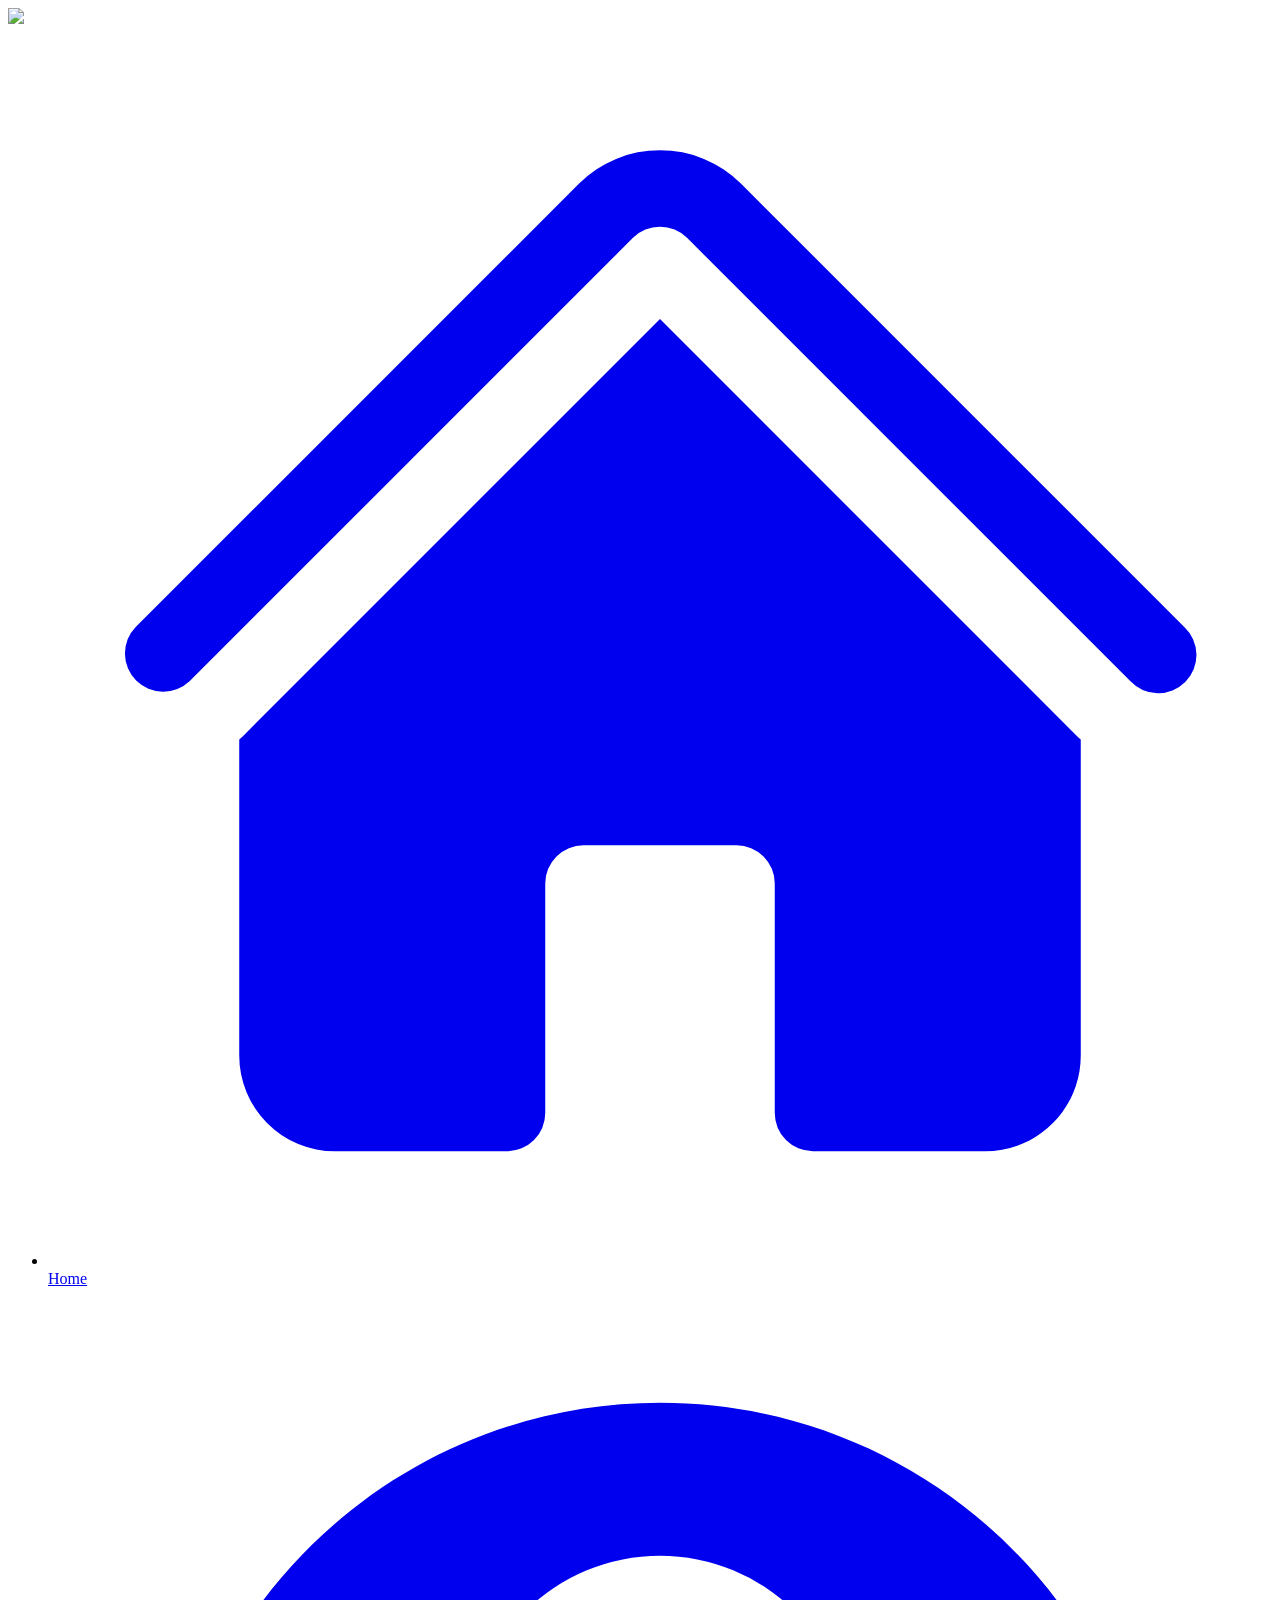
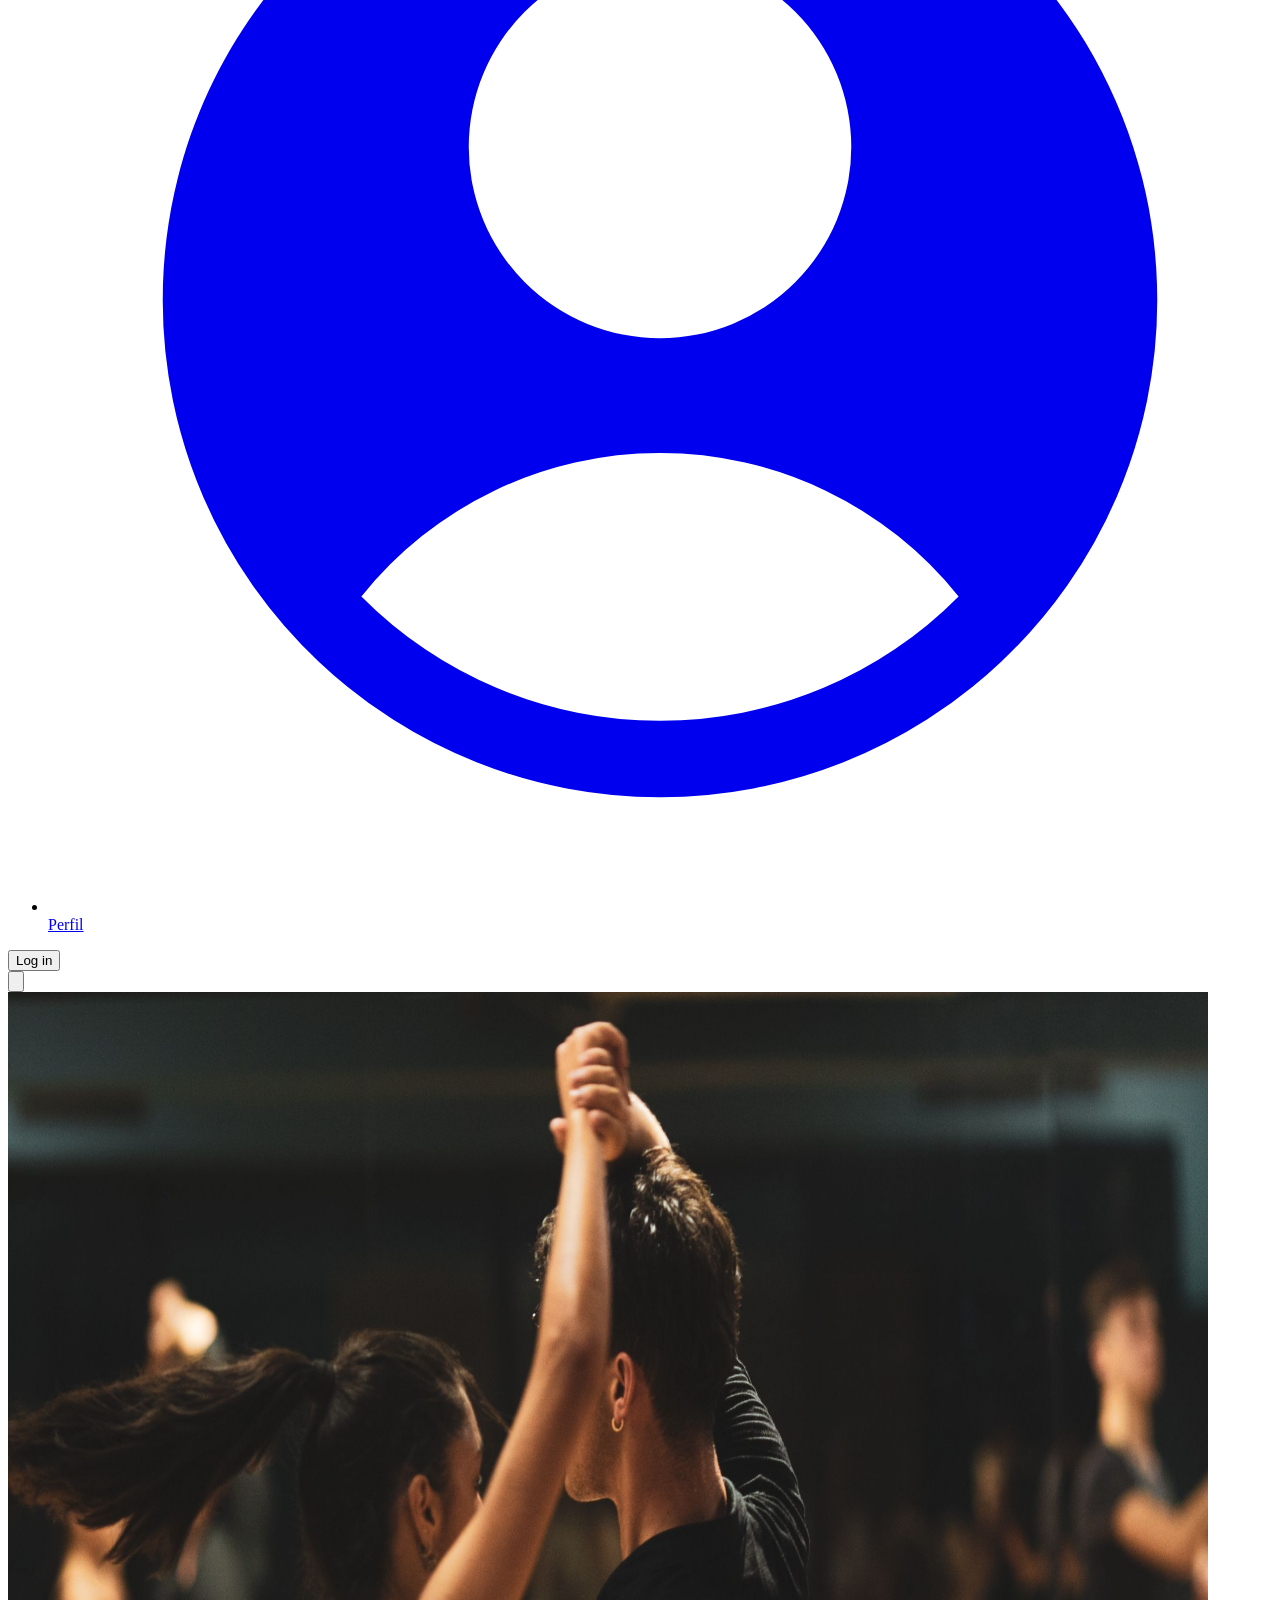
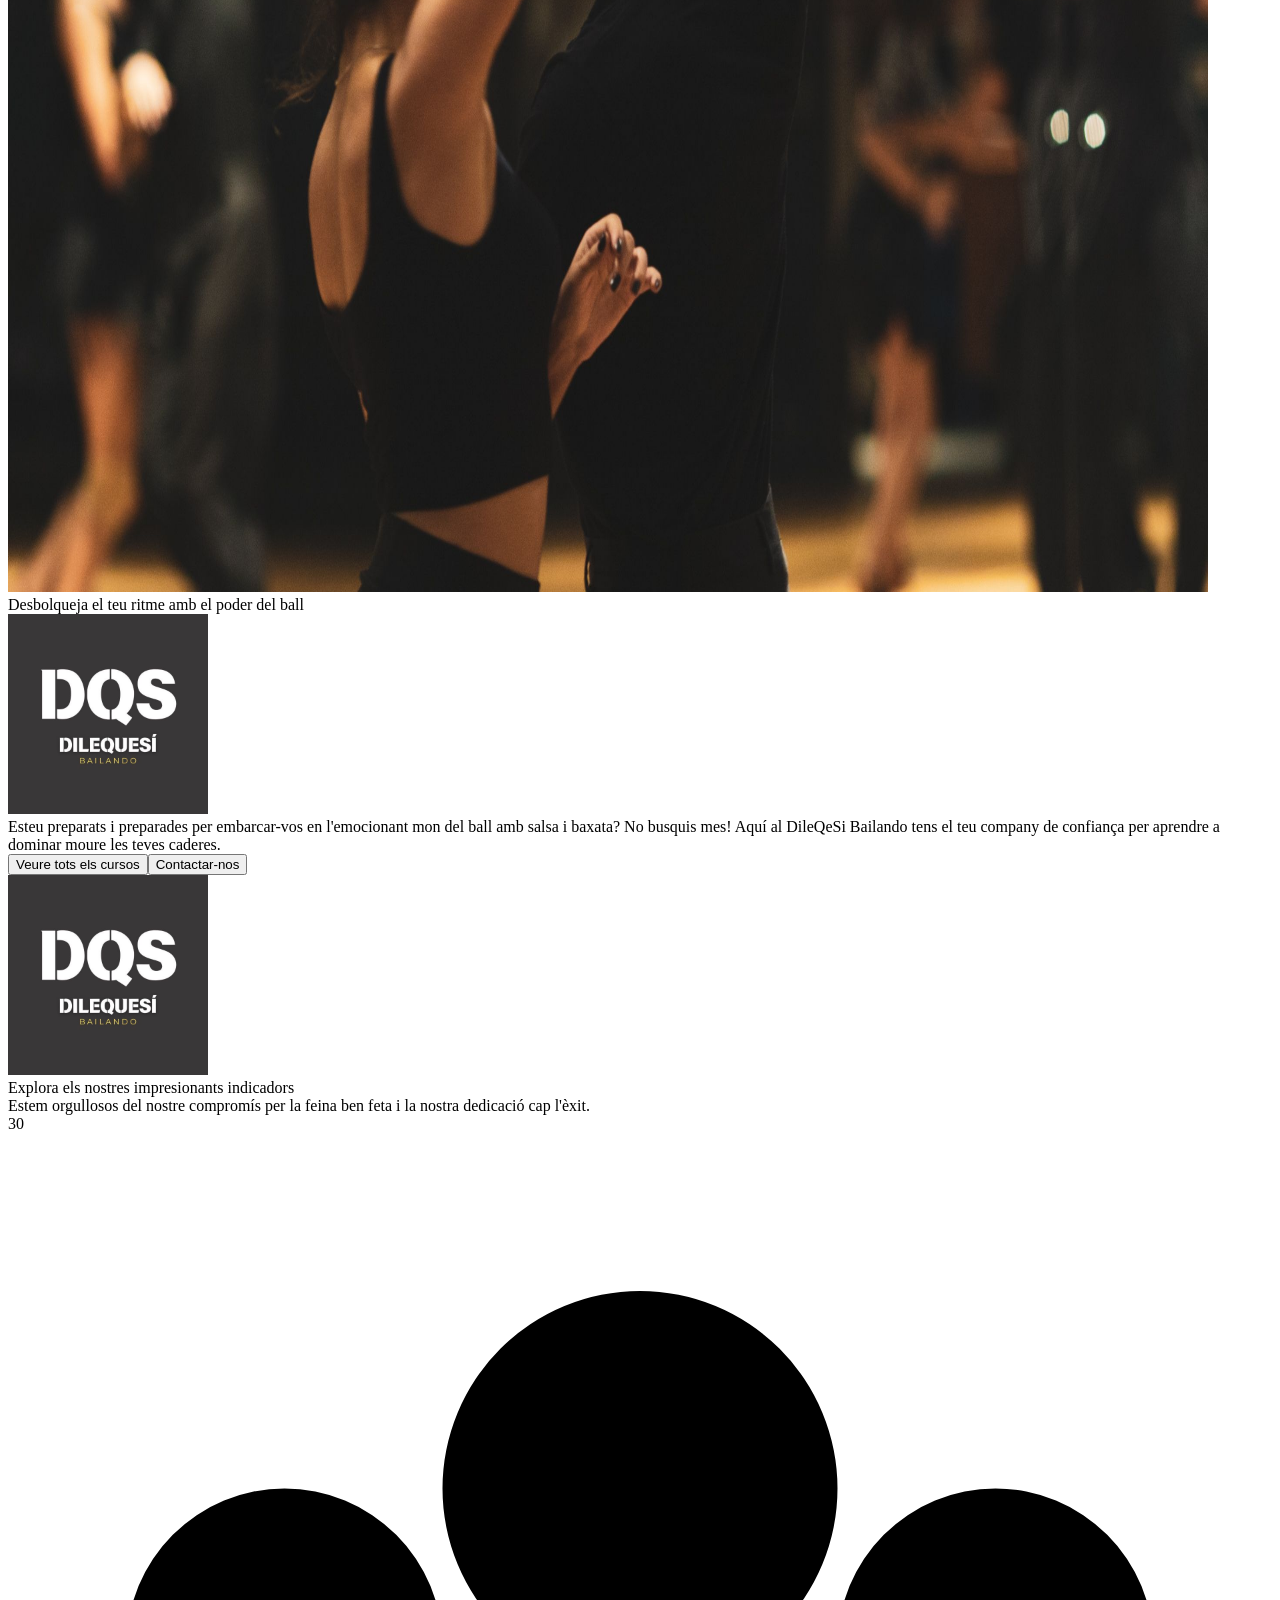
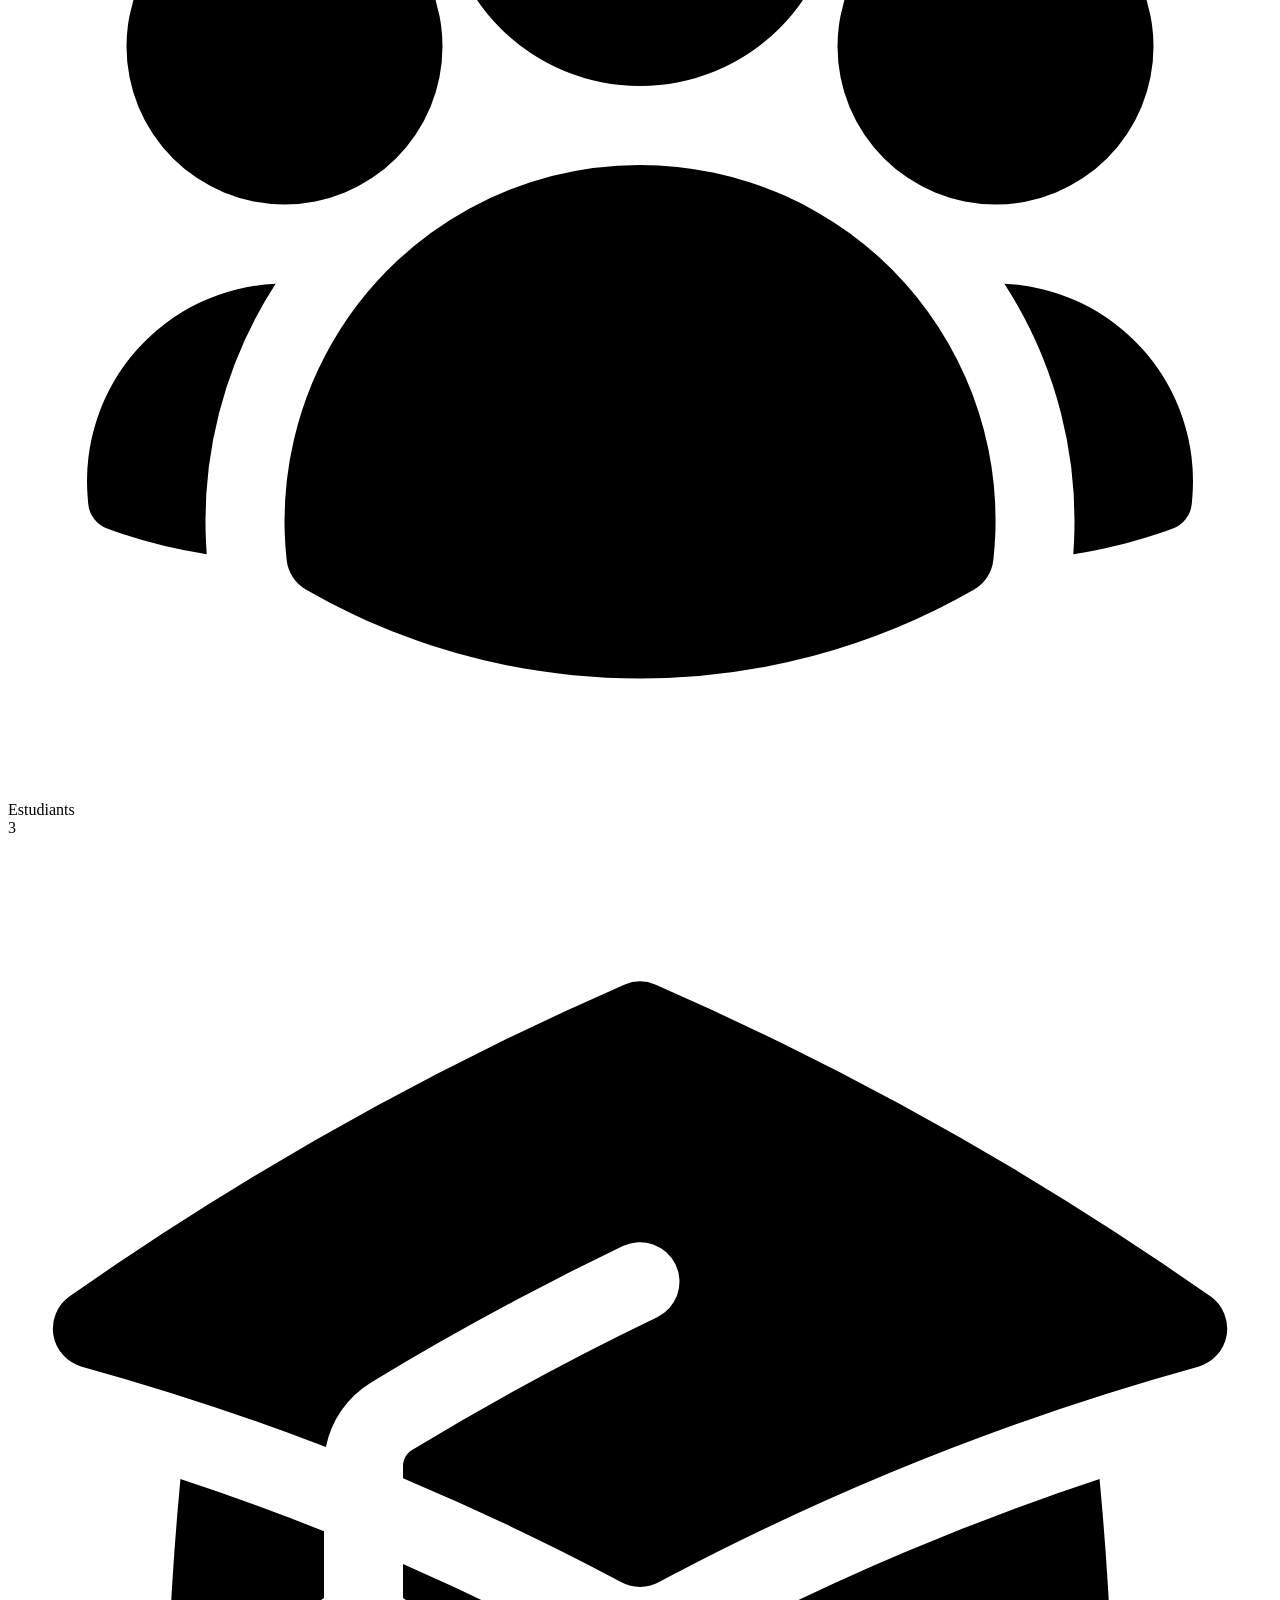
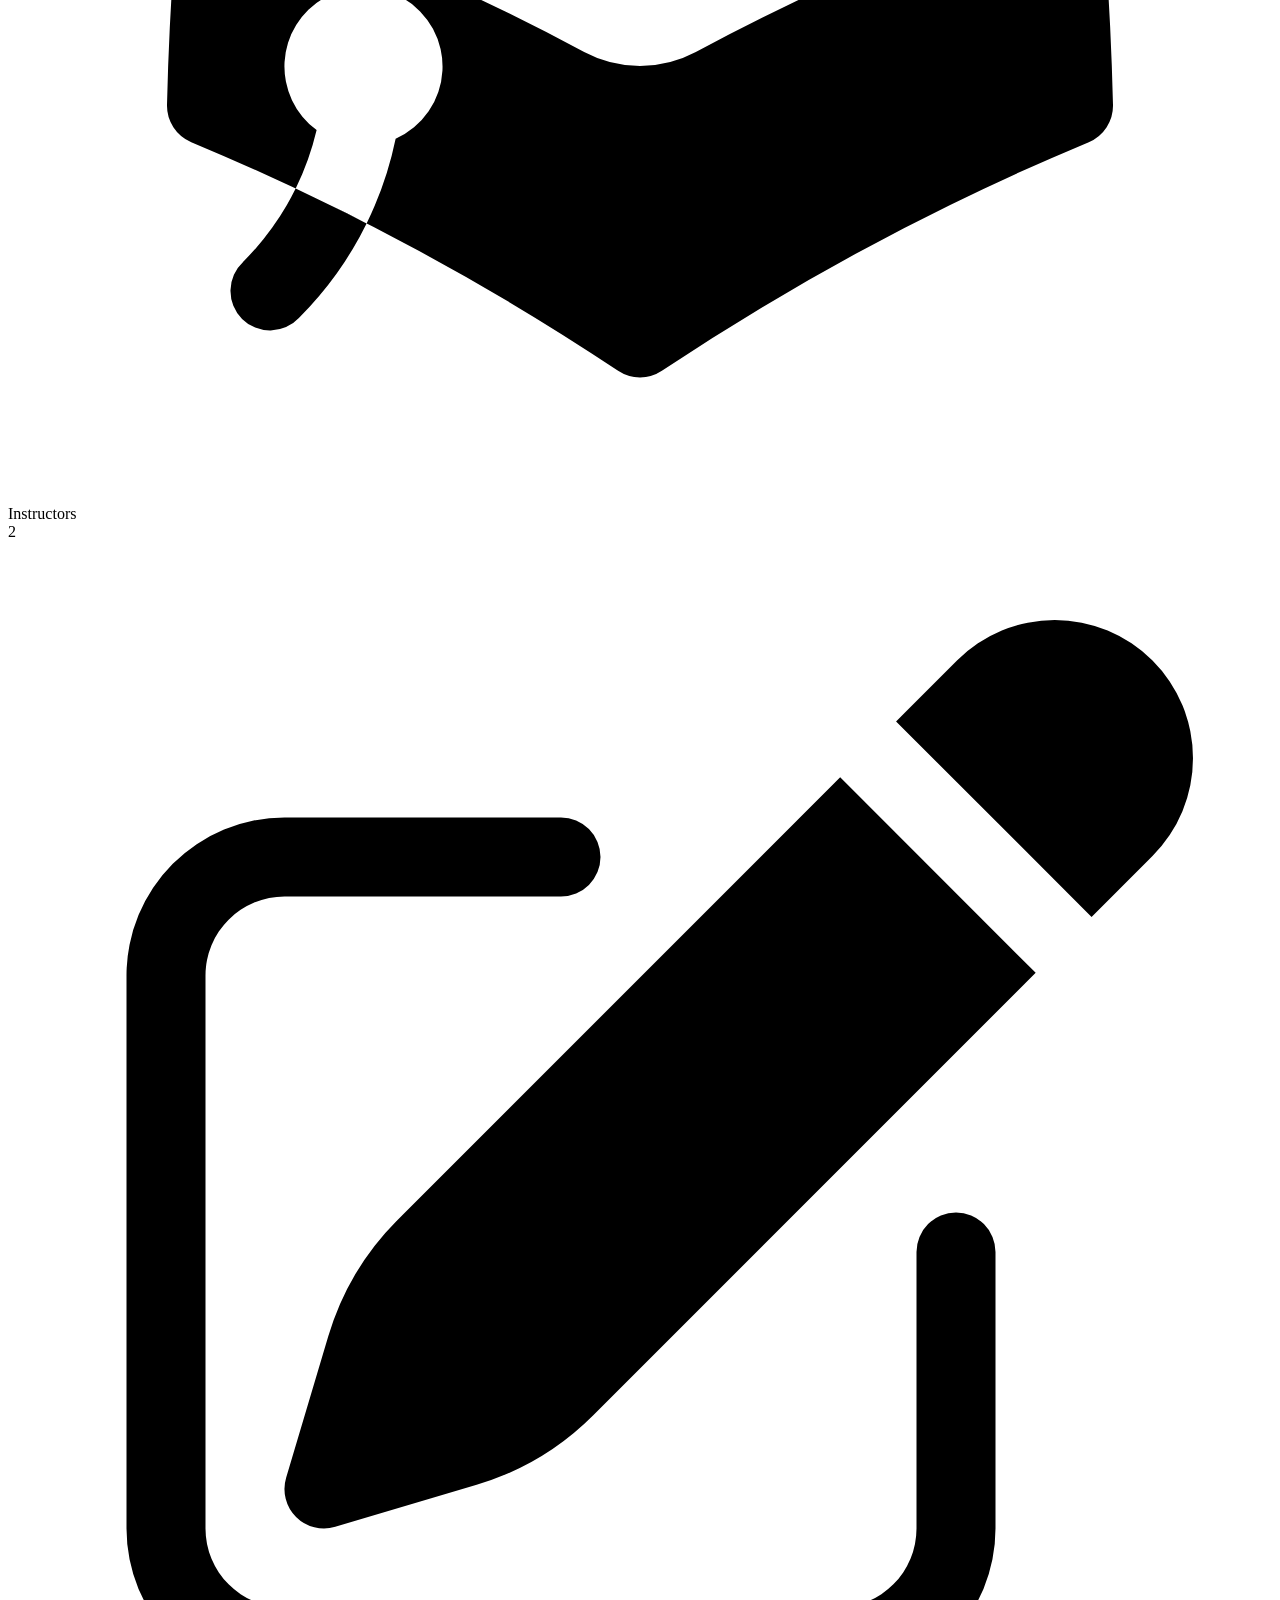
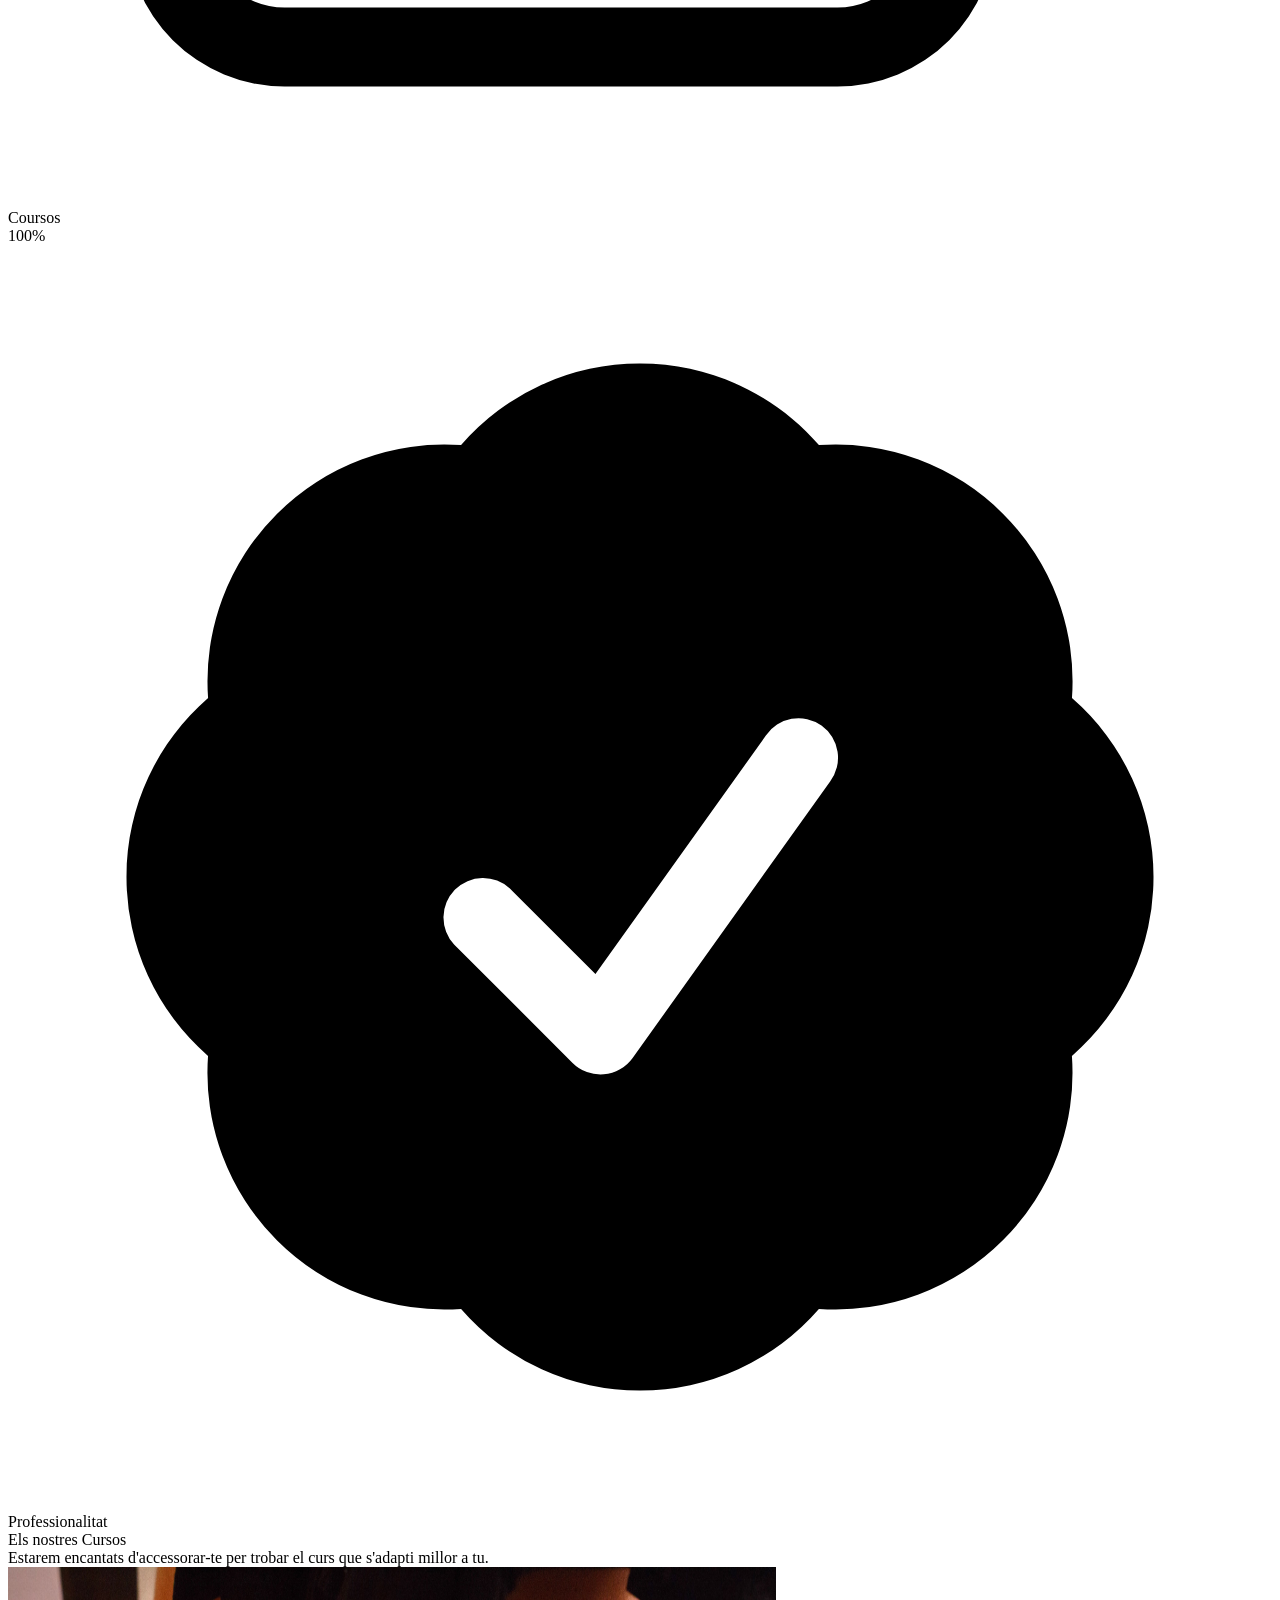
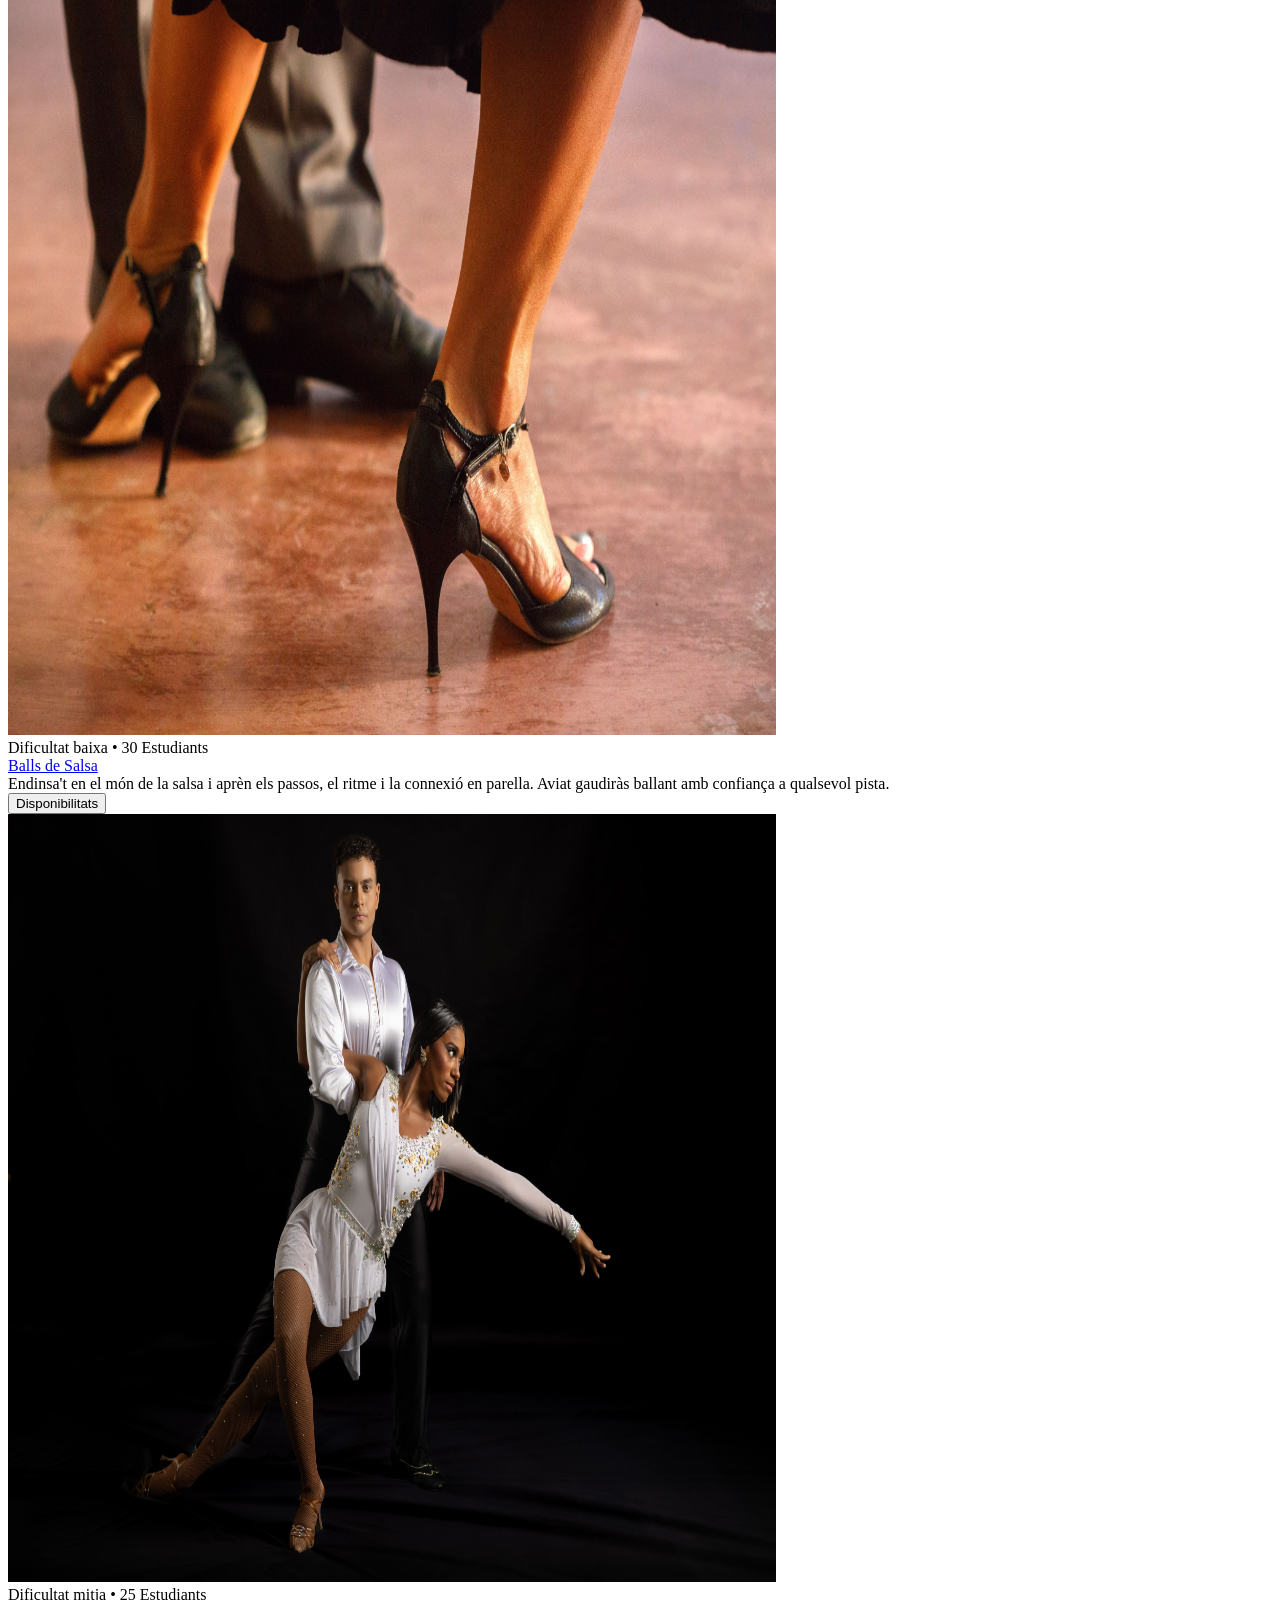
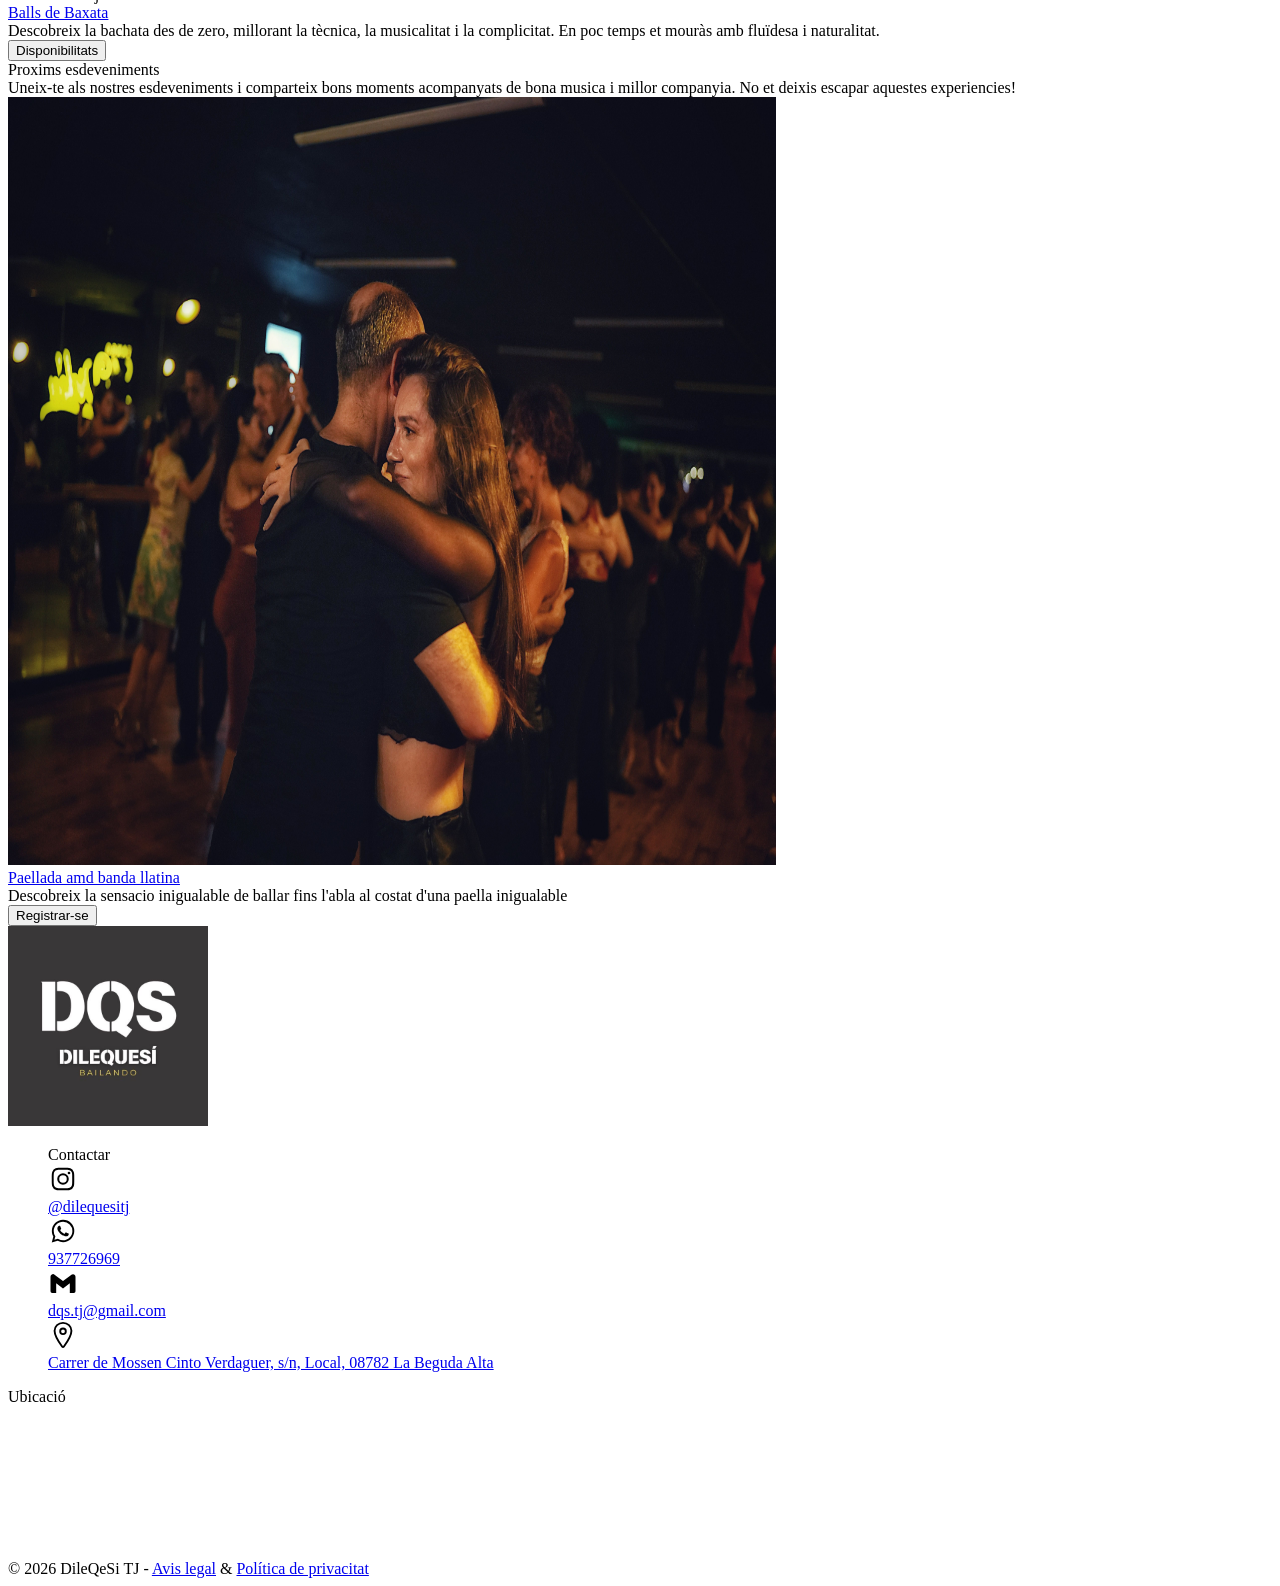
==== commit 809c76c8: "Add files via upload" ====
--- a/index.html
+++ b/index.html
@@ -1 +1 @@
-<!DOCTYPE html><html lang="en" class="geist_a71539c9-module__T19VSG__variable roboto_a041e23c-module__WblFga__variable geist_mono_8d43a2aa-module__8Li5zG__variable h-full antialiased"><head><meta charSet="utf-8"/><meta name="viewport" content="width=device-width, initial-scale=1"/><link rel="preload" href="/dqsTJ/_next/static/media/797e433ab948586e-s.p.0r6juujl39pe6.woff2" as="font" crossorigin="" type="font/woff2"/><link rel="preload" href="/dqsTJ/_next/static/media/caa3a2e1cccd8315-s.p.0wgildi0cnwt9.woff2" as="font" crossorigin="" type="font/woff2"/><link rel="preload" href="/dqsTJ/_next/static/media/ce62453a442c7f35-s.p.0a0h245ktd4x0.woff2" as="font" crossorigin="" type="font/woff2"/><link rel="stylesheet" href="/dqsTJ/_next/static/chunks/0lyxwiqu6s41l.css" data-precedence="next"/><link rel="preload" as="script" fetchPriority="low" href="/dqsTJ/_next/static/chunks/12aruqaur5huj.js"/><script src="/dqsTJ/_next/static/chunks/0j1vf-2ey7xr6.js" async=""></script><script src="/dqsTJ/_next/static/chunks/4561u0v7ysn3r.js" async=""></script><script src="/dqsTJ/_next/static/chunks/turbopack-3xd5wqjuoc6ou.js" async=""></script><script src="/dqsTJ/_next/static/chunks/3fntmmi971322.js" async="" crossorigin=""></script><script src="/dqsTJ/_next/static/chunks/2lpx62gv--0x_.js" async="" crossorigin=""></script><title>DQS Bailando</title><meta name="description" content="Latino dance school app"/><link rel="icon" href="/dqsTJ/icon.png?icon.0c2gqe4lk5aiv.png" sizes="250x250" type="image/png"/><meta name="next-size-adjust" content=""/><script src="/dqsTJ/_next/static/chunks/0cz1d0mv5g_q7.js" noModule=""></script></head><body class="min-h-full flex flex-col"><div hidden=""><!--$--><!--/$--></div><div class="px-2 md:px-10 fixed top-4 z-50 w-screen"><div class="mx-auto container 2xl:px-[80px]"><div data-state="closed" data-slot="collapsible" class="z-50 mt-6 relative border-0 pr-3 py-3 pl-6 bg-white/80 backdrop-blur-lg rounded-[12.5px] shadow"><div class="flex items-center justify-between lg:justify-center relative py-2 lg:py-0"><div class="flex items-center justify-between gap-3 lg:absolute lg:left-0"><img alt="bg-img" loading="lazy" width="55" height="55" decoding="async" data-nimg="1" class="rounded-full hidden lg:block" style="color:transparent" src="/image/DQS_logo.jpg"/><img alt="bg-img" loading="lazy" width="125" height="0" decoding="async" data-nimg="1" class="lg:ms-3" style="color:transparent" src="/image/DQS_text.png"/></div><ul class="ml-10 hidden items-center gap-8 lg:flex h-[55px]"><li><a href="#" target="_blank" class="flex items-center gap-2 font-medium text-gray-900"><svg xmlns="http://www.w3.org/2000/svg" viewBox="0 0 24 24" fill="currentColor" aria-hidden="true" class="h-5 w-5"><path d="M11.47 3.84a.75.75 0 011.06 0l8.69 8.69a.75.75 0 101.06-1.06l-8.689-8.69a2.25 2.25 0 00-3.182 0l-8.69 8.69a.75.75 0 001.061 1.06l8.69-8.69z"></path><path d="M12 5.432l8.159 8.159c.03.03.06.058.091.086v6.198c0 1.035-.84 1.875-1.875 1.875H15a.75.75 0 01-.75-.75v-4.5a.75.75 0 00-.75-.75h-3a.75.75 0 00-.75.75V21a.75.75 0 01-.75.75H5.625a1.875 1.875 0 01-1.875-1.875v-6.198a2.29 2.29 0 00.091-.086L12 5.43z"></path></svg>Home</a></li><li><a href="#" target="_self" class="flex items-center gap-2 font-medium text-gray-900"><svg xmlns="http://www.w3.org/2000/svg" viewBox="0 0 24 24" fill="currentColor" aria-hidden="true" class="h-5 w-5"><path fill-rule="evenodd" d="M18.685 19.097A9.723 9.723 0 0021.75 12c0-5.385-4.365-9.75-9.75-9.75S2.25 6.615 2.25 12a9.723 9.723 0 003.065 7.097A9.716 9.716 0 0012 21.75a9.716 9.716 0 006.685-2.653zm-12.54-1.285A7.486 7.486 0 0112 15a7.486 7.486 0 015.855 2.812A8.224 8.224 0 0112 20.25a8.224 8.224 0 01-5.855-2.438zM15.75 9a3.75 3.75 0 11-7.5 0 3.75 3.75 0 017.5 0z" clip-rule="evenodd"></path></svg>Perfil</a></li></ul><div class="hidden items-center gap-4 lg:flex lg:absolute lg:right-0"><a href="https://www.material-tailwind.com/blocks" target="_blank"><button data-slot="button" data-variant="default" data-size="default" class="group/button inline-flex shrink-0 items-center justify-center rounded-lg border border-transparent bg-clip-padding text-sm font-medium whitespace-nowrap transition-all outline-none select-none focus-visible:border-ring focus-visible:ring-3 focus-visible:ring-ring/50 active:not-aria-[haspopup]:translate-y-px disabled:pointer-events-none disabled:opacity-50 aria-invalid:border-destructive aria-invalid:ring-3 aria-invalid:ring-destructive/20 dark:aria-invalid:border-destructive/50 dark:aria-invalid:ring-destructive/40 [&amp;_svg]:pointer-events-none [&amp;_svg]:shrink-0 [&amp;_svg:not([class*=&#x27;size-&#x27;])]:size-4 bg-primary text-primary-foreground hover:bg-primary/80 h-8 gap-1.5 px-2.5 has-data-[icon=inline-end]:pr-2 has-data-[icon=inline-start]:pl-2 cursor-pointer !font-bold !uppercase !py-5 !px-6" color="gray">Log in</button></a></div><button type="button" aria-expanded="false" data-state="closed" data-slot="collapsible-trigger" class="ml-auto inline-block lg:hidden cursor-pointer"><svg xmlns="http://www.w3.org/2000/svg" viewBox="0 0 24 24" fill="currentColor" aria-hidden="true" stroke-width="2" class="h-6 w-6"><path fill-rule="evenodd" d="M3 6.75A.75.75 0 013.75 6h16.5a.75.75 0 010 1.5H3.75A.75.75 0 013 6.75zM3 12a.75.75 0 01.75-.75h16.5a.75.75 0 010 1.5H3.75A.75.75 0 013 12zm0 5.25a.75.75 0 01.75-.75h16.5a.75.75 0 010 1.5H3.75a.75.75 0 01-.75-.75z" clip-rule="evenodd"></path></svg></button></div><div data-state="closed" id="radix-_R_1avb_" hidden="" data-slot="collapsible-content" class="data-[state=closed]:animate-collapsible-up data-[state=open]:animate-collapsible-down overflow-hidden duration-300"></div></div></div></div><div class="!flex w-full items-center justify-between px-2 md:px-10 relative overflow-hidden"><img alt="bg-img" loading="lazy" width="1200" height="1200" decoding="async" data-nimg="1" class="absolute inset-0 ml-auto absolute bottom-0 left-0 h-full rounded-bl-[100px] object-cover object-center" style="color:transparent" src="/image/hero_bg.jpg"/><div class="container mx-auto mt-[150px] mb-[150px] 2xl:px-[80px]"><div class="grid grid-cols-12 text-center lg:text-left"><div data-slot="card" data-size="default" class="group/card flex flex-col gap-(--card-spacing) overflow-hidden text-sm text-card-foreground ring-foreground/10 [--card-spacing:--spacing(4)] has-data-[slot=card-footer]:pb-0 has-[&gt;img:first-child]:pt-0 data-[size=sm]:[--card-spacing:--spacing(3)] data-[size=sm]:has-data-[slot=card-footer]:pb-0 *:[img:first-child]:rounded-t-xl *:[img:last-child]:rounded-b-xl col-span-full rounded-xl border border-white bg-white/90 p-8 shadow-lg ring-0 shadow-black/10 backdrop-blur-sm backdrop-saturate-200 xl:col-span-7"><div class="lg:text-5xl !leading-snug text-3xl sm:text-4xl lg:max-w-3xl font-semibold">Desbolqueja el teu ritme amb el poder del ball</div><div class="md:hidden mt-5"><img alt="bg-img" loading="lazy" width="200" height="200" decoding="async" data-nimg="1" class="rounded-full mx-auto w-[200px]" style="color:transparent" src="/image/DQS_logo.jpg"/></div><div class="mb-10 mt-6 !text-gray-900 text-base sm:text-lg">Esteu preparats i preparades per embarcar-vos en l&#x27;emocionant mon del ball amb salsa i baxata? No busquis mes! Aquí al DileQeSi Bailando tens el teu company de confiança per aprendre a dominar moure les teves caderes.</div><div class="mb-8 flex flex-col md:flex-row justify-center md:items-end gap-4 lg:justify-start"><a href="#courses"><button data-slot="button" data-variant="default" data-size="default" class="group/button inline-flex shrink-0 items-center justify-center rounded-lg border border-transparent bg-clip-padding text-sm font-medium whitespace-nowrap transition-all outline-none select-none focus-visible:border-ring focus-visible:ring-3 focus-visible:ring-ring/50 active:not-aria-[haspopup]:translate-y-px disabled:pointer-events-none disabled:opacity-50 aria-invalid:border-destructive aria-invalid:ring-3 aria-invalid:ring-destructive/20 dark:aria-invalid:border-destructive/50 dark:aria-invalid:ring-destructive/40 [&amp;_svg]:pointer-events-none [&amp;_svg]:shrink-0 [&amp;_svg:not([class*=&#x27;size-&#x27;])]:size-4 bg-primary text-primary-foreground hover:bg-primary/80 h-8 gap-1.5 px-2.5 has-data-[icon=inline-end]:pr-2 has-data-[icon=inline-start]:pl-2 w-full md:mb-1 cursor-pointer !font-bold !uppercase !py-5 !px-6" color="gray">Veure tots els cursos</button></a><a href="#contactus"><button data-slot="button" data-variant="default" data-size="default" class="group/button inline-flex shrink-0 items-center justify-center rounded-lg border border-transparent bg-clip-padding text-sm font-medium whitespace-nowrap transition-all outline-none select-none focus-visible:border-ring focus-visible:ring-3 focus-visible:ring-ring/50 active:not-aria-[haspopup]:translate-y-px disabled:pointer-events-none disabled:opacity-50 aria-invalid:border-destructive aria-invalid:ring-3 aria-invalid:ring-destructive/20 dark:aria-invalid:border-destructive/50 dark:aria-invalid:ring-destructive/40 [&amp;_svg]:pointer-events-none [&amp;_svg]:shrink-0 [&amp;_svg:not([class*=&#x27;size-&#x27;])]:size-4 bg-primary text-primary-foreground hover:bg-primary/80 h-8 gap-1.5 px-2.5 has-data-[icon=inline-end]:pr-2 has-data-[icon=inline-start]:pl-2 w-full md:mb-1 cursor-pointer !font-bold !uppercase !py-5 !px-6" color="gray">Contactar-nos</button></a><div class="flex-grow"></div><div class="col-span-1 lg:mb-0 md:col-span-2 lg:col-span-1 hidden md:block"><img alt="bg-img" loading="lazy" width="200" height="200" decoding="async" data-nimg="1" class="rounded-full mx-auto lg:mx-0 w-[200px] md:w-[100px]" style="color:transparent" src="/image/DQS_logo.jpg"/></div></div></div></div></div></div><section class="px-2 md:px-8"><div class="container mx-auto mt-20 text-center lg:text-left 2xl:px-[80px]"><div class="grid place-items-center text-center"><div color="blue-gray" class="mb-2 text-3xl sm:text-4xl font-bold">Explora els nostres impresionants indicadors</div><div class="mx-auto mb-8 md:mb-16 w-full !text-gray-400 lg:w-5/12 text-base sm:text-lg font-medium">Estem orgullosos del nostre compromís per la feina ben feta i la nostra dedicació cap l&#x27;èxit.</div></div><div class="grid gap-y-5 md:gap-y-16 gap-x-10 md:grid-cols-2 lg:grid-cols-4"><div data-slot="card" data-size="default" class="group/card flex flex-col gap-(--card-spacing) overflow-hidden rounded-xl bg-card py-(--card-spacing) text-sm text-card-foreground ring-1 ring-foreground/10 [--card-spacing:--spacing(4)] has-data-[slot=card-footer]:pb-0 has-[&gt;img:first-child]:pt-0 data-[size=sm]:[--card-spacing:--spacing(3)] data-[size=sm]:has-data-[slot=card-footer]:pb-0 *:[img:first-child]:rounded-t-xl *:[img:last-child]:rounded-b-xl items-center !ring-0"><div color="blue-gray" class="mb-[-5px] mt-4 text-5xl font-bold">30</div><div class="flex text-gray-400 mb-2"><svg xmlns="http://www.w3.org/2000/svg" viewBox="0 0 24 24" fill="currentColor" aria-hidden="true" class="w-4 me-1"><path fill-rule="evenodd" d="M8.25 6.75a3.75 3.75 0 117.5 0 3.75 3.75 0 01-7.5 0zM15.75 9.75a3 3 0 116 0 3 3 0 01-6 0zM2.25 9.75a3 3 0 116 0 3 3 0 01-6 0zM6.31 15.117A6.745 6.745 0 0112 12a6.745 6.745 0 016.709 7.498.75.75 0 01-.372.568A12.696 12.696 0 0112 21.75c-2.305 0-4.47-.612-6.337-1.684a.75.75 0 01-.372-.568 6.787 6.787 0 011.019-4.38z" clip-rule="evenodd"></path><path d="M5.082 14.254a8.287 8.287 0 00-1.308 5.135 9.687 9.687 0 01-1.764-.44l-.115-.04a.563.563 0 01-.373-.487l-.01-.121a3.75 3.75 0 013.57-4.047zM20.226 19.389a8.287 8.287 0 00-1.308-5.135 3.75 3.75 0 013.57 4.047l-.01.121a.563.563 0 01-.373.486l-.115.04c-.567.2-1.156.349-1.764.441z"></path></svg><div class="font-medium">Estudiants</div></div></div><div data-slot="card" data-size="default" class="group/card flex flex-col gap-(--card-spacing) overflow-hidden rounded-xl bg-card py-(--card-spacing) text-sm text-card-foreground ring-1 ring-foreground/10 [--card-spacing:--spacing(4)] has-data-[slot=card-footer]:pb-0 has-[&gt;img:first-child]:pt-0 data-[size=sm]:[--card-spacing:--spacing(3)] data-[size=sm]:has-data-[slot=card-footer]:pb-0 *:[img:first-child]:rounded-t-xl *:[img:last-child]:rounded-b-xl items-center !ring-0"><div color="blue-gray" class="mb-[-5px] mt-4 text-5xl font-bold">3</div><div class="flex text-gray-400 mb-2"><svg xmlns="http://www.w3.org/2000/svg" viewBox="0 0 24 24" fill="currentColor" aria-hidden="true" class="w-4 me-1"><path d="M11.7 2.805a.75.75 0 01.6 0A60.65 60.65 0 0122.83 8.72a.75.75 0 01-.231 1.337 49.949 49.949 0 00-9.902 3.912l-.003.002-.34.18a.75.75 0 01-.707 0A50.009 50.009 0 007.5 12.174v-.224c0-.131.067-.248.172-.311a54.614 54.614 0 014.653-2.52.75.75 0 00-.65-1.352 56.129 56.129 0 00-4.78 2.589 1.858 1.858 0 00-.859 1.228 49.803 49.803 0 00-4.634-1.527.75.75 0 01-.231-1.337A60.653 60.653 0 0111.7 2.805z"></path><path d="M13.06 15.473a48.45 48.45 0 017.666-3.282c.134 1.414.22 2.843.255 4.285a.75.75 0 01-.46.71 47.878 47.878 0 00-8.105 4.342.75.75 0 01-.832 0 47.877 47.877 0 00-8.104-4.342.75.75 0 01-.461-.71c.035-1.442.121-2.87.255-4.286A48.4 48.4 0 016 13.18v1.27a1.5 1.5 0 00-.14 2.508c-.09.38-.222.753-.397 1.11.452.213.901.434 1.346.661a6.729 6.729 0 00.551-1.608 1.5 1.5 0 00.14-2.67v-.645a48.549 48.549 0 013.44 1.668 2.25 2.25 0 002.12 0z"></path><path d="M4.462 19.462c.42-.419.753-.89 1-1.394.453.213.902.434 1.347.661a6.743 6.743 0 01-1.286 1.794.75.75 0 11-1.06-1.06z"></path></svg><div class="font-medium">Instructors</div></div></div><div data-slot="card" data-size="default" class="group/card flex flex-col gap-(--card-spacing) overflow-hidden rounded-xl bg-card py-(--card-spacing) text-sm text-card-foreground ring-1 ring-foreground/10 [--card-spacing:--spacing(4)] has-data-[slot=card-footer]:pb-0 has-[&gt;img:first-child]:pt-0 data-[size=sm]:[--card-spacing:--spacing(3)] data-[size=sm]:has-data-[slot=card-footer]:pb-0 *:[img:first-child]:rounded-t-xl *:[img:last-child]:rounded-b-xl items-center !ring-0"><div color="blue-gray" class="mb-[-5px] mt-4 text-5xl font-bold">2</div><div class="flex text-gray-400 mb-2"><svg xmlns="http://www.w3.org/2000/svg" viewBox="0 0 24 24" fill="currentColor" aria-hidden="true" class="w-4 me-1"><path d="M21.731 2.269a2.625 2.625 0 00-3.712 0l-1.157 1.157 3.712 3.712 1.157-1.157a2.625 2.625 0 000-3.712zM19.513 8.199l-3.712-3.712-8.4 8.4a5.25 5.25 0 00-1.32 2.214l-.8 2.685a.75.75 0 00.933.933l2.685-.8a5.25 5.25 0 002.214-1.32l8.4-8.4z"></path><path d="M5.25 5.25a3 3 0 00-3 3v10.5a3 3 0 003 3h10.5a3 3 0 003-3V13.5a.75.75 0 00-1.5 0v5.25a1.5 1.5 0 01-1.5 1.5H5.25a1.5 1.5 0 01-1.5-1.5V8.25a1.5 1.5 0 011.5-1.5h5.25a.75.75 0 000-1.5H5.25z"></path></svg><div class="font-medium">Coursos</div></div></div><div data-slot="card" data-size="default" class="group/card flex flex-col gap-(--card-spacing) overflow-hidden rounded-xl bg-card py-(--card-spacing) text-sm text-card-foreground ring-1 ring-foreground/10 [--card-spacing:--spacing(4)] has-data-[slot=card-footer]:pb-0 has-[&gt;img:first-child]:pt-0 data-[size=sm]:[--card-spacing:--spacing(3)] data-[size=sm]:has-data-[slot=card-footer]:pb-0 *:[img:first-child]:rounded-t-xl *:[img:last-child]:rounded-b-xl items-center !ring-0"><div color="blue-gray" class="mb-[-5px] mt-4 text-5xl font-bold">100%</div><div class="flex text-gray-400 mb-2"><svg xmlns="http://www.w3.org/2000/svg" viewBox="0 0 24 24" fill="currentColor" aria-hidden="true" class="w-4 me-1"><path fill-rule="evenodd" d="M8.603 3.799A4.49 4.49 0 0112 2.25c1.357 0 2.573.6 3.397 1.549a4.49 4.49 0 013.498 1.307 4.491 4.491 0 011.307 3.497A4.49 4.49 0 0121.75 12a4.49 4.49 0 01-1.549 3.397 4.491 4.491 0 01-1.307 3.497 4.491 4.491 0 01-3.497 1.307A4.49 4.49 0 0112 21.75a4.49 4.49 0 01-3.397-1.549 4.49 4.49 0 01-3.498-1.306 4.491 4.491 0 01-1.307-3.498A4.49 4.49 0 012.25 12c0-1.357.6-2.573 1.549-3.397a4.49 4.49 0 011.307-3.497 4.49 4.49 0 013.497-1.307zm7.007 6.387a.75.75 0 10-1.22-.872l-3.236 4.53L9.53 12.22a.75.75 0 00-1.06 1.06l2.25 2.25a.75.75 0 001.14-.094l3.75-5.25z" clip-rule="evenodd"></path></svg><div class="font-medium">Professionalitat</div></div></div></div></div></section><section id="courses" class="px-2 md:px-8"><div class="container mx-auto mb-20 md:mb-24 text-center mt-20 md:mt-24 2xl:px-[80px]"><div color="blue-gray" class="text-3xl sm:text-4xl font-bold">Els nostres Cursos</div><div class="mt-2 mx-auto w-full px-4 !text-gray-400 lg:w-6/12 lg:px-8 text-base sm:text-lg font-medium">Estarem encantats d&#x27;accessorar-te per trobar el curs que s&#x27;adapti millor a tu.</div></div><div class="grid grid-cols-12"><span class="md:col-span-1 lg:col-span-2"></span><div class="col-span-12 container mx-auto grid grid-cols-1 gap-x-10 gap-y-24 md:grid-cols-2 md:col-span-10 lg:col-span-8 lg:gap-x-14"><div data-slot="card" data-size="default" class="group/card flex flex-col gap-(--card-spacing) rounded-xl bg-card py-(--card-spacing) text-sm text-card-foreground ring-1 ring-foreground/10 [--card-spacing:--spacing(4)] has-data-[slot=card-footer]:pb-0 has-[&gt;img:first-child]:pt-0 data-[size=sm]:[--card-spacing:--spacing(3)] data-[size=sm]:has-data-[slot=card-footer]:pb-0 *:[img:first-child]:rounded-t-xl *:[img:last-child]:rounded-b-xl border relative overflow-visible !shadow !ring-0 px-[3%]"><div class="h-64 w-[90%] absolute top-[-25px] left-[5%] rounded-[12.5px] overflow-hidden !shadow-lg"><img alt="Balls de Salsa" loading="lazy" width="768" height="768" decoding="async" data-nimg="1" class="h-full w-full object-cover scale-[1.1]" style="color:transparent" src="/image/demo_1.jpg"/></div><div class="h-54"></div><div data-slot="card-content" class="px-(--card-spacing)"><div class="flex items-center gap-2"><div color="blue" class="mb-2 font-normal text-gray-400 text-sm">Dificultat baixa • 30 Estudiants</div></div><a href="#" class="transition-colors hover:text-gray-900"><div class="mb-2 normal-case text-lg font-semibold">Balls de Salsa</div></a><div class="mb-6 font-normal !text-gray-500 text-base">Endinsa&#x27;t en el món de la salsa i aprèn els passos, el ritme i la connexió en parella. Aviat gaudiràs ballant amb confiança a qualsevol pista.</div><button data-slot="button" data-variant="default" data-size="default" class="group/button inline-flex shrink-0 items-center justify-center rounded-lg border border-transparent bg-clip-padding text-sm font-medium whitespace-nowrap transition-all outline-none select-none focus-visible:border-ring focus-visible:ring-3 focus-visible:ring-ring/50 active:not-aria-[haspopup]:translate-y-px disabled:pointer-events-none disabled:opacity-50 aria-invalid:border-destructive aria-invalid:ring-3 aria-invalid:ring-destructive/20 dark:aria-invalid:border-destructive/50 dark:aria-invalid:ring-destructive/40 [&amp;_svg]:pointer-events-none [&amp;_svg]:shrink-0 [&amp;_svg:not([class*=&#x27;size-&#x27;])]:size-4 bg-primary hover:bg-primary/80 h-8 gap-1.5 px-2.5 has-data-[icon=inline-end]:pr-2 has-data-[icon=inline-start]:pl-2 !bg-white !border-black text-black hover:!bg-gray-100 cursor-pointer !font-bold !uppercase !py-5 !px-6">Disponibilitats</button></div></div><div data-slot="card" data-size="default" class="group/card flex flex-col gap-(--card-spacing) rounded-xl bg-card py-(--card-spacing) text-sm text-card-foreground ring-1 ring-foreground/10 [--card-spacing:--spacing(4)] has-data-[slot=card-footer]:pb-0 has-[&gt;img:first-child]:pt-0 data-[size=sm]:[--card-spacing:--spacing(3)] data-[size=sm]:has-data-[slot=card-footer]:pb-0 *:[img:first-child]:rounded-t-xl *:[img:last-child]:rounded-b-xl border relative overflow-visible !shadow !ring-0 px-[3%]"><div class="h-64 w-[90%] absolute top-[-25px] left-[5%] rounded-[12.5px] overflow-hidden !shadow-lg"><img alt="Balls de Baxata" loading="lazy" width="768" height="768" decoding="async" data-nimg="1" class="h-full w-full object-cover scale-[1.1]" style="color:transparent" src="/image/demo_3.jpg"/></div><div class="h-54"></div><div data-slot="card-content" class="px-(--card-spacing)"><div class="flex items-center gap-2"><div color="blue" class="mb-2 font-normal text-gray-400 text-sm">Dificultat mitja • 25 Estudiants</div></div><a href="#" class="transition-colors hover:text-gray-900"><div class="mb-2 normal-case text-lg font-semibold">Balls de Baxata</div></a><div class="mb-6 font-normal !text-gray-500 text-base">Descobreix la bachata des de zero, millorant la tècnica, la musicalitat i la complicitat. En poc temps et mouràs amb fluïdesa i naturalitat.</div><button data-slot="button" data-variant="default" data-size="default" class="group/button inline-flex shrink-0 items-center justify-center rounded-lg border border-transparent bg-clip-padding text-sm font-medium whitespace-nowrap transition-all outline-none select-none focus-visible:border-ring focus-visible:ring-3 focus-visible:ring-ring/50 active:not-aria-[haspopup]:translate-y-px disabled:pointer-events-none disabled:opacity-50 aria-invalid:border-destructive aria-invalid:ring-3 aria-invalid:ring-destructive/20 dark:aria-invalid:border-destructive/50 dark:aria-invalid:ring-destructive/40 [&amp;_svg]:pointer-events-none [&amp;_svg]:shrink-0 [&amp;_svg:not([class*=&#x27;size-&#x27;])]:size-4 bg-primary hover:bg-primary/80 h-8 gap-1.5 px-2.5 has-data-[icon=inline-end]:pr-2 has-data-[icon=inline-start]:pl-2 !bg-white !border-black text-black hover:!bg-gray-100 cursor-pointer !font-bold !uppercase !py-5 !px-6">Disponibilitats</button></div></div></div><span class="md:col-span-1 lg:col-span-2"></span></div></section><section class="py-20 px-2 md:px-8"><div class="container mx-auto mb-14 md:mb-20 text-center 2xl:px-[80px]"><div class="mb-4 text-3xl sm:text-4xl font-bold">Proxims esdeveniments</div><div class="mx-auto w-full px-4 !text-gray-400 lg:w-6/12 text-base sm:text-lg font-medium">Uneix-te als nostres esdeveniments i comparteix bons moments acompanyats de bona musica i millor companyia. No et deixis escapar aquestes experiencies!</div></div><div class="grid grid-cols-12"><span class="md:col-span-3 lg:col-span-4"></span><div class="px-3 md:px-0 col-span-12 container mx-auto grid grid-cols-1 gap-x-10 gap-y-20 md:col-span-6 lg:col-span-4"><div data-slot="card" data-size="default" class="group/card flex flex-col gap-(--card-spacing) overflow-hidden rounded-xl bg-card py-(--card-spacing) text-sm text-card-foreground ring-foreground/10 [--card-spacing:--spacing(4)] has-data-[slot=card-footer]:pb-0 has-[&gt;img:first-child]:pt-0 data-[size=sm]:[--card-spacing:--spacing(3)] data-[size=sm]:has-data-[slot=card-footer]:pb-0 *:[img:first-child]:rounded-t-xl *:[img:last-child]:rounded-b-xl ring-0"><div class="mx-0 mt-0 mb-2 h-48 rounded-[12.5px] overflow-hidden"><img alt="Paellada amd banda llatina" loading="lazy" width="768" height="768" decoding="async" data-nimg="1" class="h-full w-full object-cover" style="color:transparent" src="/image/demo_2.jpg"/></div><div data-slot="card-content" class="p-0"><a href="#" class="text-blue-gray-900 transition-colors hover:text-gray-800"><div class="mb-2 font-semibold text-lg">Paellada amd banda llatina</div></a><div class="mb-6 font-normal !text-gray-500 text-base">Descobreix la sensacio inigualable de ballar fins l&#x27;abla al costat d&#x27;una paella inigualable</div><button data-slot="button" data-variant="default" data-size="sm" class="group/button inline-flex shrink-0 items-center justify-center border border-transparent bg-clip-padding font-medium whitespace-nowrap transition-all outline-none select-none focus-visible:border-ring focus-visible:ring-3 focus-visible:ring-ring/50 active:not-aria-[haspopup]:translate-y-px disabled:pointer-events-none disabled:opacity-50 aria-invalid:border-destructive aria-invalid:ring-3 aria-invalid:ring-destructive/20 dark:aria-invalid:border-destructive/50 dark:aria-invalid:ring-destructive/40 [&amp;_svg]:pointer-events-none [&amp;_svg]:shrink-0 bg-primary text-primary-foreground hover:bg-primary/80 h-7 gap-1 rounded-[min(var(--radius-md),12px)] px-2.5 text-[0.8rem] in-data-[slot=button-group]:rounded-lg has-data-[icon=inline-end]:pr-1.5 has-data-[icon=inline-start]:pl-1.5 [&amp;_svg:not([class*=&#x27;size-&#x27;])]:size-3.5 cursor-pointer !font-bold !uppercase !py-5 !px-6" color="gray">Registrar-se</button></div></div></div><span class="md:col-span-3 lg:col-span-4"></span></div></section><footer class="px-8 pt-8 pb-[90px] bg-gray-100 relative"><div class="container max-w-6xl flex flex-col mx-auto 2xl:px-[80px]"><div class="grid grid-cols-1 md:grid-cols-2 lg:grid-cols-3 !w-full gap-8"><div class="col-span-1 mb-4 lg:mb-0 my-auto md:col-span-2 lg:col-span-1 opacity-70"><img alt="bg-img" loading="lazy" width="200" height="200" decoding="async" data-nimg="1" class="rounded-full mx-auto lg:mx-0" style="color:transparent" src="/image/DQS_logo.jpg"/></div><div id="contactus" class="flex col-span-1 gap-10 mb-10 lg:mb-0 md:gap-36"><ul><div class="mb-4 text-gray-900 font-semibold">Contactar</div><div class="flex flex-col gap-1"><div class="inline-flex"><a href="https://www.instagram.com/dilequesitj/" class="py-1 font-normal !text-gray-700 transition-colors hover:!text-gray-900 flex items-center gap-1"><svg stroke="currentColor" fill="currentColor" stroke-width="0" viewBox="0 0 24 24" color="black" style="color:black" height="30" width="30" xmlns="http://www.w3.org/2000/svg"><path d="M11.999 7.377a4.623 4.623 0 1 0 0 9.248 4.623 4.623 0 0 0 0-9.248zm0 7.627a3.004 3.004 0 1 1 0-6.008 3.004 3.004 0 0 1 0 6.008z"></path><circle cx="16.806" cy="7.207" r="1.078"></circle><path d="M20.533 6.111A4.605 4.605 0 0 0 17.9 3.479a6.606 6.606 0 0 0-2.186-.42c-.963-.042-1.268-.054-3.71-.054s-2.755 0-3.71.054a6.554 6.554 0 0 0-2.184.42 4.6 4.6 0 0 0-2.633 2.632 6.585 6.585 0 0 0-.419 2.186c-.043.962-.056 1.267-.056 3.71 0 2.442 0 2.753.056 3.71.015.748.156 1.486.419 2.187a4.61 4.61 0 0 0 2.634 2.632 6.584 6.584 0 0 0 2.185.45c.963.042 1.268.055 3.71.055s2.755 0 3.71-.055a6.615 6.615 0 0 0 2.186-.419 4.613 4.613 0 0 0 2.633-2.633c.263-.7.404-1.438.419-2.186.043-.962.056-1.267.056-3.71s0-2.753-.056-3.71a6.581 6.581 0 0 0-.421-2.217zm-1.218 9.532a5.043 5.043 0 0 1-.311 1.688 2.987 2.987 0 0 1-1.712 1.711 4.985 4.985 0 0 1-1.67.311c-.95.044-1.218.055-3.654.055-2.438 0-2.687 0-3.655-.055a4.96 4.96 0 0 1-1.669-.311 2.985 2.985 0 0 1-1.719-1.711 5.08 5.08 0 0 1-.311-1.669c-.043-.95-.053-1.218-.053-3.654 0-2.437 0-2.686.053-3.655a5.038 5.038 0 0 1 .311-1.687c.305-.789.93-1.41 1.719-1.712a5.01 5.01 0 0 1 1.669-.311c.951-.043 1.218-.055 3.655-.055s2.687 0 3.654.055a4.96 4.96 0 0 1 1.67.311 2.991 2.991 0 0 1 1.712 1.712 5.08 5.08 0 0 1 .311 1.669c.043.951.054 1.218.054 3.655 0 2.436 0 2.698-.043 3.654h-.011z"></path></svg><div class="max-w-[220px] sm:max-w-[300px]">@dilequesitj</div></a></div><div class="inline-flex"><a href="https://wa.me/34687102745" class="py-1 font-normal !text-gray-700 transition-colors hover:!text-gray-900 flex items-center gap-1"><svg stroke="currentColor" fill="currentColor" stroke-width="0" viewBox="0 0 24 24" color="black" style="color:black" height="30" width="30" xmlns="http://www.w3.org/2000/svg"><path fill-rule="evenodd" clip-rule="evenodd" d="M18.403 5.633A8.919 8.919 0 0 0 12.053 3c-4.948 0-8.976 4.027-8.978 8.977 0 1.582.413 3.126 1.198 4.488L3 21.116l4.759-1.249a8.981 8.981 0 0 0 4.29 1.093h.004c4.947 0 8.975-4.027 8.977-8.977a8.926 8.926 0 0 0-2.627-6.35m-6.35 13.812h-.003a7.446 7.446 0 0 1-3.798-1.041l-.272-.162-2.824.741.753-2.753-.177-.282a7.448 7.448 0 0 1-1.141-3.971c.002-4.114 3.349-7.461 7.465-7.461a7.413 7.413 0 0 1 5.275 2.188 7.42 7.42 0 0 1 2.183 5.279c-.002 4.114-3.349 7.462-7.461 7.462m4.093-5.589c-.225-.113-1.327-.655-1.533-.73-.205-.075-.354-.112-.504.112s-.58.729-.711.879-.262.168-.486.056-.947-.349-1.804-1.113c-.667-.595-1.117-1.329-1.248-1.554s-.014-.346.099-.458c.101-.1.224-.262.336-.393.112-.131.149-.224.224-.374s.038-.281-.019-.393c-.056-.113-.505-1.217-.692-1.666-.181-.435-.366-.377-.504-.383a9.65 9.65 0 0 0-.429-.008.826.826 0 0 0-.599.28c-.206.225-.785.767-.785 1.871s.804 2.171.916 2.321c.112.15 1.582 2.415 3.832 3.387.536.231.954.369 1.279.473.537.171 1.026.146 1.413.089.431-.064 1.327-.542 1.514-1.066.187-.524.187-.973.131-1.067-.056-.094-.207-.151-.43-.263"></path></svg><div class="max-w-[220px] sm:max-w-[300px]">937726969</div></a></div><div class="inline-flex"><a href="mailto:dqs.tj@gmail.com?subject=Contact%20request" class="py-1 font-normal !text-gray-700 transition-colors hover:!text-gray-900 flex items-center gap-1"><svg stroke="currentColor" fill="currentColor" stroke-width="0" viewBox="0 0 24 24" color="black" style="color:black" height="30" width="30" xmlns="http://www.w3.org/2000/svg"><path d="m18.73 5.41-1.28 1L12 10.46 6.55 6.37l-1.28-1A2 2 0 0 0 2 7.05v11.59A1.36 1.36 0 0 0 3.36 20h3.19v-7.72L12 16.37l5.45-4.09V20h3.19A1.36 1.36 0 0 0 22 18.64V7.05a2 2 0 0 0-3.27-1.64z"></path></svg><div class="max-w-[220px] sm:max-w-[300px]">dqs.tj@gmail.com</div></a></div><div class="inline-flex"><a href="https://www.google.com/maps/place/L&#x27;envelat+la+Beguda+Alta,+S.R.U.B./@41.4978016,1.8387901,18.58z/data=!4m15!1m8!3m7!1s0x12a489fb7b70be53:0x33eebb13b581804a!2sLa+Beguda+Alta,+Barcelona,+Spain!3b1!8m2!3d41.4986049!4d1.837823!16zL20vMGZ4ejJj!3m5!1s0x12a489fadcf583f1:0x198942e8745dfced!8m2!3d41.4976755!4d1.8395954!16s%2Fg%2F11f0l37vb_?entry=ttu&amp;g_ep=EgoyMDI2MDgwNC4wIKXMDSoASAFQAw%3D%3D" class="py-1 font-normal !text-gray-700 transition-colors hover:!text-gray-900 flex items-center gap-1"><svg stroke="currentColor" fill="currentColor" stroke-width="0" viewBox="0 0 512 512" color="black" style="color:black" height="30" width="30" xmlns="http://www.w3.org/2000/svg"><path fill="none" stroke-linecap="round" stroke-linejoin="round" stroke-width="32" d="M256 48c-79.5 0-144 61.39-144 137 0 87 96 224.87 131.25 272.49a15.77 15.77 0 0 0 25.5 0C304 409.89 400 272.07 400 185c0-75.61-64.5-137-144-137"></path><circle cx="256" cy="192" r="48" fill="none" stroke-linecap="round" stroke-linejoin="round" stroke-width="32"></circle></svg><div class="max-w-[220px] sm:max-w-[300px]">Carrer de Mossen Cinto Verdaguer, s/n, Local, 08782 La Beguda Alta</div></a></div></div></ul></div><div class=""><div class="mb-3 text-left font-semibold">Ubicació</div><div class="w-full h-[185px] border border-solid border-gray-400 rounded-[10px] overflow-hidden"><iframe src="https://www.google.com/maps/embed?pb=!1m18!1m12!1m3!1d997.2250619756552!2d1.8387901293429718!3d41.49780155548698!2m3!1f0!2f0!3f0!3m2!1i1024!2i768!4f13.1!3m3!1m2!1s0x12a489fadcf583f1%3A0x198942e8745dfced!2sL&#x27;envelat%20la%20Beguda%20Alta%2C%20S.R.U.B.!5e0!3m2!1s!2s!4v1786097250246!5m2!1s!2s" class="w-full h-full border-0" style="border:0" loading="lazy" allowFullScreen=""></iframe></div></div></div><div class="absolute bottom-0 left-0 w-full py-3 border-t border-gray-400 px-2 md:px-8"><div class="md:text-center font-normal !text-gray-700 text-sm sm:text-base text-center">© <!-- -->2026<!-- --> DileQeSi TJ -<!-- --> <a href="/legal" target="_blank" class="underline">Avis legal</a> <!-- -->&amp;<!-- --> <a href="/privacy" target="_blank" class="underline">Política de privacitat</a></div></div></div></footer><!--$--><!--/$--><script src="/dqsTJ/_next/static/chunks/12aruqaur5huj.js" id="_R_" async=""></script><script>(self.__next_f=self.__next_f||[]).push([0])</script><script>self.__next_f.push([1,"1:\"$Sreact.fragment\"\n2:I[39756,[\"/dqsTJ/_next/static/chunks/3fntmmi971322.js\"],\"default\"]\n3:I[37457,[\"/dqsTJ/_next/static/chunks/3fntmmi971322.js\"],\"default\"]\n4:I[63780,[\"/dqsTJ/_next/static/chunks/3fntmmi971322.js\",\"/dqsTJ/_next/static/chunks/2lpx62gv--0x_.js\"],\"Navbar\"]\n5:I[18735,[\"/dqsTJ/_next/static/chunks/3fntmmi971322.js\",\"/dqsTJ/_next/static/chunks/2lpx62gv--0x_.js\"],\"default\"]\n6:I[67194,[\"/dqsTJ/_next/static/chunks/3fntmmi971322.js\",\"/dqsTJ/_next/static/chunks/2lpx62gv--0x_.js\"],\"default\"]\n7:I[85662,[\"/dqsTJ/_next/static/chunks/3fntmmi971322.js\",\"/dqsTJ/_next/static/chunks/2lpx62gv--0x_.js\"],\"default\"]\n8:I[23739,[\"/dqsTJ/_next/static/chunks/3fntmmi971322.js\",\"/dqsTJ/_next/static/chunks/2lpx62gv--0x_.js\"],\"default\"]\n9:I[5500,[\"/dqsTJ/_next/static/chunks/3fntmmi971322.js\",\"/dqsTJ/_next/static/chunks/2lpx62gv--0x_.js\"],\"Image\"]\n14:I[68027,[\"/dqsTJ/_next/static/chunks/3fntmmi971322.js\"],\"default\",1]\n:HL[\"/dqsTJ/_next/static/chunks/0lyxwiqu6s41l.css\",\"style\"]\n:HL[\"/dqsTJ/_next/static/media/797e433ab948586e-s.p.0r6juujl39pe6.woff2\",\"font\",{\"crossOrigin\":\"\",\"type\":\"font/woff2\"}]\n:HL[\"/dqsTJ/_next/static/media/caa3a2e1cccd8315-s.p.0wgildi0cnwt9.woff2\",\"font\",{\"crossOrigin\":\"\",\"type\":\"font/woff2\"}]\n:HL[\"/dqsTJ/_next/static/media/ce62453a442c7f35-s.p.0a0h245ktd4x0.woff2\",\"font\",{\"crossOrigin\":\"\",\"type\":\"font/woff2\"}]\na:T468,M20.533 6.111A4.605 4.605 0 0 0 17.9 3.479a6.606 6.606 0 0 0-2.186-.42c-.963-.042-1.268-.054-3.71-.054s-2.755 0-3.71.054a6.554 6.554 0 0 0-2.184.42 4.6 4.6 0 0 0-2.633 2.632 6.585 6.585 0 0 0-.419 2.186c-.043.962-.056 1.267-.056 3.71 0 2.442 0 2.753.056 3.71.015.748.156 1.486.419 2.187a4.61 4.61 0 0 0 2.634 2.632 6.584 6.584 0 0 0 2.185.45c.963.042 1.268.055 3.71.055s2.755 0 3.71-.055a6.615 6.615 0 0 0 2.186-.419 4.613 4.613 0 0 0 2.633-2.633c.263-.7.404-1.438.419-2.186.043-.962.056-1.267.056-3.71s0-2.753-.056-3.71a6.581 6.581 0 0 0-.421-2.217zm-1.218 9.532a5.043 5.043 0 0 1-.311 1.688 2.987 2.987 0 0 1-1.712 1.711 4.985 4.985 0 0 1-1.67.311c-.95.044-1.218.055-3.654.055-2.438 0-2.687 0-3.655-.055a4.96 4.96 0 0 1-1.669-.311 2.985 2.985 0 0 1-1.719-1.711 5.08 5.08 0 0 1-.311-1.669c-.043-.95-.053-1.218-.053-3.654 0-2.437 0-2.686.053-3.655a5.038 5.038 0 0 1 .311-1.687c.305-.789.93-1.41 1.719-1.712a5.01 5.01 0 0 1 1.669-.311c.951-.043 1.218-.055 3.655-.055s2.687 0 3.654.055a4.96 4.96 0 0 1 1.67.311 2.991 2.991 0 0 1 1.712 1.712 5.08 5.08 0 0 1 .311 1.669c.043.951.054 1.218.054 3.655 0 2.436 0 2.698-.043 3.654h-.011z0:{\"P\":null,\"c\":[\"\",\"\"],\"q\":\"\",\"i\":false,\"f\":[[[\"\",{\"children\":[\"__PAGE__\",{},\"$undefined\",\"$undefined\",4608]},\"$undefined\",\"$undefined\",4624],[[\"$\",\"$1\",\"c\",{\"children\":[[[\"$\",\"link\",\"0\",{\"rel\":\"stylesheet\",\"href\":\"/dqsTJ/_next/static/chunks/0lyxwiqu6s41l.css\",\"precedence\":\"next\",\"crossOrigin\":\"$undefined\",\"nonce\":\"$undefined\"}],[\"$\",\"script\",\"script-0\",{\"src\":\"/dqsTJ/_next/static/chunks/3fntmmi971322.js\",\"async\":true,\"nonce\":\"$undefined\"}]],[\"$\",\"html\",null,{\"lang\":\"en\",\"className\":\"geist_a71539c9-module__T19VSG__variable roboto_a041e23c-module__WblFga__variable geist_mono_8d43a2aa-module__8Li5zG__variable h-full antialiased\",\"children\":[\"$\",\"body\",null,{\"className\":\"min-h-full flex flex-col\",\"children\":[\"$\",\"$L2\",null,{\"parallelRouterKey\":\"children\",\"error\":\"$undefined\",\"errorStyles\":\"$undefined\",\"errorScripts\":\"$undefined\",\"template\":[\"$\",\"$L3\",null,{}],\"templateStyles\":\"$undefined\",\"templateScripts\":\"$undefined\",\"notFound\":[[[\"$\",\"title\",null,{\"children\":\"404: This page could not be found.\"}],[\"$\",\"div\",null,{\"style\":{\"fontFamily\":\"system-ui,\\\"Segoe UI\\\",Roboto,Helvetica,Arial,sans-serif,\\\"Apple Color Emoji\\\",\\\"Segoe UI Emoji\\\"\",\"height\":\"100vh\",\"textAlign\":\"center\",\"display\":\"flex\",\"flexDirection\":\"column\",\"alignItems\":\"center\",\"justifyContent\":\"center\"},\"children\":[\"$\",\"div\",null,{\"children\":[[\"$\",\"style\",null,{\"dangerouslySetInnerHTML\":{\"__html\":\"body{color:#000;background:#fff;margin:0}.next-error-h1{border-right:1px solid rgba(0,0,0,.3)}@media (prefers-color-scheme:dark){body{color:#fff;background:#000}.next-error-h1{border-right:1px solid rgba(255,255,255,.3)}}\"}}],[\"$\",\"h1\",null,{\"className\":\"next-error-h1\",\"style\":{\"display\":\"inline-block\",\"margin\":\"0 20px 0 0\",\"padding\":\"0 23px 0 0\",\"fontSize\":24,\"fontWeight\":500,\"verticalAlign\":\"top\",\"lineHeight\":\"49px\"},\"children\":404}],[\"$\",\"div\",null,{\"style\":{\"display\":\"inline-block\"},\"children\":[\"$\",\"h2\",null,{\"style\":{\"fontSize\":14,\"fontWeight\":400,\"lineHeight\":\"49px\",\"margin\":0},\"children\":\"This page could not be found.\"}]}]]}]}]],[]],\"forbidden\":\"$undefined\",\"unauthorized\":\"$undefined\"}]}]}]]}],{\"children\":[[\"$\",\"$1\",\"c\",{\"children\":[[[\"$\",\"$L4\",null,{}],[\"$\",\"$L5\",null,{}],[\"$\",\"$L6\",null,{}],[\"$\",\"$L7\",null,{}],[\"$\",\"$L8\",null,{}],[\"$\",\"footer\",null,{\"className\":\"px-8 pt-8 pb-[90px] bg-gray-100 relative\",\"children\":[\"$\",\"div\",null,{\"className\":\"container max-w-6xl flex flex-col mx-auto 2xl:px-[80px]\",\"children\":[[\"$\",\"div\",null,{\"className\":\"grid grid-cols-1 md:grid-cols-2 lg:grid-cols-3 !w-full gap-8\",\"children\":[[\"$\",\"div\",null,{\"className\":\"col-span-1 mb-4 lg:mb-0 my-auto md:col-span-2 lg:col-span-1 opacity-70\",\"children\":[\"$\",\"$L9\",null,{\"width\":200,\"height\":200,\"src\":\"/image/DQS_logo.jpg\",\"alt\":\"bg-img\",\"className\":\"rounded-full mx-auto lg:mx-0\"}]}],[\"$\",\"div\",null,{\"id\":\"contactus\",\"className\":\"flex col-span-1 gap-10 mb-10 lg:mb-0 md:gap-36\",\"children\":[[\"$\",\"ul\",\"Contactar\",{\"children\":[[\"$\",\"div\",null,{\"className\":\"mb-4 text-gray-900 font-semibold\",\"children\":\"Contactar\"}],[\"$\",\"div\",null,{\"className\":\"flex flex-col gap-1\",\"children\":[[\"$\",\"div\",\"@dilequesitj\",{\"className\":\"inline-flex\",\"children\":[\"$\",\"a\",null,{\"href\":\"https://www.instagram.com/dilequesitj/\",\"className\":\"py-1 font-normal !text-gray-700 transition-colors hover:!text-gray-900 flex items-center gap-1\",\"children\":[[\"$\",\"svg\",null,{\"stroke\":\"currentColor\",\"fill\":\"currentColor\",\"strokeWidth\":\"0\",\"viewBox\":\"0 0 24 24\",\"color\":\"black\",\"children\":[\"$undefined\",[[\"$\",\"path\",\"0\",{\"d\":\"M11.999 7.377a4.623 4.623 0 1 0 0 9.248 4.623 4.623 0 0 0 0-9.248zm0 7.627a3.004 3.004 0 1 1 0-6.008 3.004 3.004 0 0 1 0 6.008z\",\"children\":[]}],[\"$\",\"circle\",\"1\",{\"cx\":\"16.806\",\"cy\":\"7.207\",\"r\":\"1.078\",\"children\":[]}],[\"$\",\"path\",\"2\",{\"d\":\"$a\",\"children\":[]}]]],\"className\":\"$undefined\",\"style\":{\"color\":\"black\"},\"height\":30,\"width\":30,\"xmlns\":\"http://www.w3.org/2000/svg\"}],\"$Lb\"]}]}],\"$Lc\",\"$Ld\",\"$Le\"]}]]}]]}],\"$Lf\"]}],\"$L10\"]}]}]],[\"$L11\"],\"$L12\"]}],{},null,false,null]},null,false,null],\"$L13\",false]],\"m\":\"$undefined\",\"G\":[\"$14\",[\"$L15\"]],\"S\":true,\"h\":null,\"r\":\"$undefined\",\"s\":\"$undefined\",\"a\":\"$undefined\",\"l\":\"$undefined\",\"p\":\"$undefined\",\"d\":\"$undefined\",\"b\":\"Vq8yelgowW3sFiaZQiW1d\"}\n17:I[97367,[\"/dqsTJ/_next/static/chunks/3fntmmi971322.js\"],\"OutletBoundary\"]\n18:\"$Sreact.suspense\"\n1a:I[97367,[\"/dqsTJ/_next/static/chunks/3fntmmi971322.js\"],\"ViewportBoundary\"]\n1c:I[97367,[\"/dqsTJ/_next/static/chunks/3fntmmi971322.js\"],\"MetadataBoundary\"]\nb:[\"$\",\"div\",null,{\"className\":\"max-w-[220px] sm:max-w-[300px]\",\"children\":\"@dilequesitj\"}]\n16:T428,M18.403 5.633A8.919 8.919 0 0 0 12.053 3c-4.948 0-8.976 4.027-8.978 8.977 0 1.582.413 3.126 1.198 4.488L3 21.116l4.759-1.249a8.981 8.981 0 0 0 4.29 1.093h.004c4.947 0 8.975-4.027 8.977-8.977a8.926 8.926 0 0 0-2.627-6.35m-6.35 13.812h-.003a7.446 7.446 0 0 1-3.798-1.041l-.272-.162-2.824.741.753-2.753-.177-.282a7.448 7.448 0 0 1-1.141-3.971c.002-4.114 3.349-7.461 7.465-7.461a7.413 7.413 0 0 1 5.275 2.188 7.42 7.42 0 0 1 2.183 5.279c-.002 4.114-3.349 7.462-7.461 7.462m4.093-5.589c-.225-.113-1.327-.655-1.533-.73-.205-.075-.354-.112-.504.112s-.58.729-.711.879-.262.168-.486.056-.947-.349-1.804-1.113c-.667-.595-1.117-1.329-1.248-1.554s-.014-.346.099-.458c.101-.1.224-.262.336-.393.112-.131.149-.224.224-.374s.038-.281-.019-.393c-.056-.113-.505-1.217-.692-1.666-.181-.435-.366-.377-.504-.383a9.65 9.65 0 0 0-.429-.008.826.826 0 0 0-.599.28c-.206.225-.785.767-.785 1.871s.804 2.171.916 2.321c.112.15 1.582 2.415 3.832 3.387.536.231.954.369 1.279.473.537.171 1.026.146 1.413.089.431-.064 1.327-.542 1.514-1.066.187-.524.187-.973.131-1.067-.056-.094-.207-.151-.43-.263c:[\"$\",\"div\",\"937726969\",{\"className\":\"inline-flex\",\"children\":[\"$\",\"a\",null,{\"href\":\"https://wa.me/34687102745\",\"className\":\"py-1 font-normal !text-gray-700 transition-colors hover:!text-gray-900 flex items-center gap-1\",\"children\":[[\"$\",\"svg\",null,{\"stroke\":\"currentColor\",\"fill\":\"currentColor\",\"strokeWidth\":\"0\",\"viewBox\":\"0 0 24 24\",\"color\":\"black\",\"children\":[\"$undefined\",[[\"$\",\"path\",\"0\",{\"fillRule\":\"evenodd\",\"clipRule\":\"evenodd\",\"d\":\"$16\",\"children\":[]}]]],\"className\":\"$undefined\",\"style\":{\"color\":\"black\"},\"height\":30,\"width\":30,\"xmlns\":\"http://www.w3.org/2000/svg\"}],[\"$\",\"div\",null,{\"className\":\"max-w-[220px] sm:max-w-[300px]\",\"children\":\"937726969\"}]]}]}]\nd:[\"$\",\"div\",\"dqs.tj@gmail.com\",{\"className\":\"inline-flex\",\"children\":[\"$\",\"a\",null,{\"href\":\"mailto:dqs.tj@gmail.com?subject=Contact%20request\",\"className\":\"py-1 font-normal !text-gray-700 transition-colors hover:!text-gray-900 flex items-center gap-1\",\"children\":[[\"$\",\"svg\",null,{\"stroke\":\"currentColor\",\"fill\":\"currentColor\",\"strokeWidth\":\"0\",\"viewBox\":\"0 0 24 24\",\"color\":\"black\",\"children\":[\"$undefined\",[[\"$\",\"path\",\"0\",{\"d\":\"m18.73 5.41-1.28 1L12 10.46 6.55 6.37l-1.28-1A2 2 0 0 0 2 7.05v11.59A1.36 1.36 0 0 0 3.36 20h3.19v-7.72L12 16.37l5.45-4.09V20h3.19A1.36 1.36 0 0 0 22 18.64V7.05a2 2 0 0 0-3.27-1.64z\",\"children\":[]}]]],\"className\":\"$undefined\",\"style\":{\"color\":\"black\"},\"height\":30,\"width\":30,\"xmlns\":\"http://www.w3.org/2000/svg\"}],[\"$\",\"div\",null,{\"className\":\"max-w-[220px] sm:max-w-[300px]\",\"children\":\"dqs.tj@gmail.com\"}]]}]}]\ne:[\"$\",\"div\",\"Carrer de Mossen Cinto Verdaguer, s/n, Local, 08782 La Beguda Alta\",{\"className\":\"inline-flex\",\"children\":[\"$\",\"a\",null,{\"href\":\"https://www.google.com/maps/place/L'envelat+la+Beguda+Alta,+S.R.U.B./@41.4978016,1.8387901,18.58z/data=!4m15!1m8!3m7!1s0x12a489fb7b70be53:0x33eebb13b581804a!2sLa+Beguda+Alta,+Barcelona,+Spain!3b1!8m2!3d41.4986049!4d1.837823!16zL20vMGZ4ejJj!3m5!1s0x12a489fadcf583f1:0x198942e8745dfced!8m2!3d41.4976755!4d1.8395954!16s%2Fg%2F11f0l37vb_?entry=ttu\u0026g_ep=EgoyMDI2MDgwNC4wIKXMDSoASAFQAw%3D%3D\",\"className\":\"py-1 font-normal !text-gray-700 transition-colors hover:!text-gray-900 flex items-center gap-1\",\"children\":[[\"$\",\"svg\",null,{\"stroke\":\"currentColor\",\"fill\":\"currentColor\",\"strokeWidth\":\"0\",\"viewBox\":\"0 0 512 512\",\"color\":\"black\",\"children\":[\"$undefined\",[[\"$\",\"path\",\"0\",{\"fill\":\"none\",\"strokeLinecap\":\"round\",\"strokeLinejoin\":\"round\",\"strokeWidth\":\"32\",\"d\":\"M256 48c-79.5 0-144 61.39-144 137 0 87 96 224.87 131.25 272.49a15.77 15.77 0 0 0 25.5 0C304 409.89 400 272.07 400 185c0-75.61-64.5-137-144-137\",\"children\":[]}],[\"$\",\"circle\",\"1\",{\"cx\":\"256\",\"cy\":\"192\",\"r\":\"48\",\"fill\":\"none\",\"strokeLinecap\":\"round\",\"strokeLinejoin\":\"round\",\"strokeWidth\":\"32\",\"children\":[]}]]],\"className\":\"$undefined\",\"style\":{\"color\":\"black\"},\"height\":30,\"width\":30,\"xmlns\":\"http://www.w3.org/2000/svg\"}],[\"$\",\"div\",null,{\"className\":\"max-w-[220px] sm:max-w-[300px]\",\"children\":\"Carrer de Mossen Cinto Verdaguer, s/n, Local, 08782 La Beguda Alta\"}]]}]}]\nf:[\"$\",\"div\",null,{\"className\":\"\",\"children\":[[\"$\",\"div\",null,{\"className\":\"mb-3 text-left font-semibold\",\"children\":\"Ubicació\"}],[\"$\",\"div\",null,{\"className\":\"w-full h-[185px] border border-solid border-gray-400 rounded-[10px] overflow-hidden\",\"children\":[\"$\",\"iframe\",null,{\"src\":\"https://www.google.com/maps/embed?pb=!1m18!1m12!1m3!1d997.2250619756552!2d1.8387901293429718!3d41.49780155548698!2m3!1f0!2f0!3f0!3m2!1i1024!2i768!4f13.1!3m3!1m2!1s0x12a489fadcf583f1%3A0x198942e8745dfced!2sL'envelat%20la%20Beguda%20Alta%2C%20S.R.U.B.!5e0!3m2!1s!2s!4v1786097250246!5m2!1s!2s\",\"className\":\"w-full h-full border-0\",\"style\":{\"border\":0},\"loading\":\"lazy\",\"allowFullScreen\":true}]}]]}]\n10:[\"$\",\"div\",null,{\"className\":\"absolute bottom-0 left-0 w-full py-3 border-t border-gray-400 px-2 md:px-8\",\"children\":[\"$\",\"div\",null,{\"className\":\"md:text-center font-normal !text-gray-700 text-sm sm:text-base text-center\",\"children\":[\"© \",2026,\" DileQeSi TJ -\",\" \",[\"$\",\"a\",null,{\"href\":\"/legal\",\"target\":\"_blank\",\"className\":\"underline\",\"children\":\"Avis legal\"}],\" \",\"\u0026\",\" \",[\"$\",\"a\",null,{\"href\":\"/privacy\",\"target\":\"_blank\",\"className\":\"underline\",\"children\":\"Política de privacitat\"}]]}]}]\n11:[\"$\",\"script\",\"script-0\",{\"src\":\"/dqsTJ/_next/static/chunks/2lpx62gv--0x_.js\",\"async\":true,\"nonce\":\"$undefined\"}]\n12:[\"$\",\"$L17\",null,{\"children\":[\"$\",\"$18\",null,{\"name\":\"Next.MetadataOutlet\",\"children\":\"$@19\"}]}]\n13:[\"$\",\"$1\",\"h\",{\"children\":[null,[\"$\",\"$L1a\",null,{\"children\":\"$L1b\"}],[\"$\",\"div\",null,{\"hidden\":true,\"children\":[\"$\",\"$L1c\",null,{\"children\":[\"$\",\"$18\",null,{\"name\":\"Next.Metadata\",\"children\":\"$L1d\"}]}]}],[\"$\",\"meta\",null,{\"name\":\"next-size-adjust\",\"content\":\"\"}]]}]\n15:[\"$\",\"link\",\"0\",{\"rel\":\"stylesheet\",\"href\":\"/dqsTJ/_next/static/chunks/0lyxwiqu6s41l.css\",\"precedence\":\"next\",\"crossOrigin\":\"$undefined\",\"nonce\":\"$undefined\"}]\n1b:[[\"$\",\"meta\",\"0\",{\"charSet\":\"utf-8\"}],[\"$\",\"meta\",\"1\",{\"name\":\"viewport\",\"content\":\"width=device-width, initial-scale=1\"}]]\n1e:I[27201,[\"/dqsTJ/_next/static/chunks/3fntmmi971322.js\"],\"IconMark\"]\n19:null\n1d:[[\"$\",\"title\",\"0\",{\"children\":\"DQS Bailando\"}],[\"$\",\"meta\",\"1\",{\"name\":\"description\",\"content\":\"Latino dance school app\"}],[\"$\",\"link\",\"2\",{\"rel\":\"icon\",\"href\":\"/dqsTJ/icon.png?icon.0c2gqe4lk5aiv.png\",\"sizes\":\"250x250\",\"type\":\"image/png\"}],[\"$\",\"$L1e\",\"3\",{}]]\n"])</script></body></html>+<!DOCTYPE html><html lang="en" class="geist_a71539c9-module__T19VSG__variable roboto_a041e23c-module__WblFga__variable geist_mono_8d43a2aa-module__8Li5zG__variable h-full antialiased"><head><meta charSet="utf-8"/><meta name="viewport" content="width=device-width, initial-scale=1"/><link rel="preload" href="/dqsTJ/_next/static/media/797e433ab948586e-s.p.0r6juujl39pe6.woff2" as="font" crossorigin="" type="font/woff2"/><link rel="preload" href="/dqsTJ/_next/static/media/caa3a2e1cccd8315-s.p.0wgildi0cnwt9.woff2" as="font" crossorigin="" type="font/woff2"/><link rel="preload" href="/dqsTJ/_next/static/media/ce62453a442c7f35-s.p.0a0h245ktd4x0.woff2" as="font" crossorigin="" type="font/woff2"/><link rel="stylesheet" href="/dqsTJ/_next/static/chunks/0lyxwiqu6s41l.css" data-precedence="next"/><link rel="preload" as="script" fetchPriority="low" href="/dqsTJ/_next/static/chunks/12aruqaur5huj.js"/><script src="/dqsTJ/_next/static/chunks/0j1vf-2ey7xr6.js" async=""></script><script src="/dqsTJ/_next/static/chunks/4561u0v7ysn3r.js" async=""></script><script src="/dqsTJ/_next/static/chunks/turbopack-3xd5wqjuoc6ou.js" async=""></script><script src="/dqsTJ/_next/static/chunks/3fntmmi971322.js" async="" crossorigin=""></script><script src="/dqsTJ/_next/static/chunks/2iuoyxpyhwf3d.js" async="" crossorigin=""></script><title>DQS Bailando</title><meta name="description" content="Latino dance school app"/><link rel="icon" href="/dqsTJ/icon.png?icon.0c2gqe4lk5aiv.png" sizes="250x250" type="image/png"/><meta name="next-size-adjust" content=""/><script src="/dqsTJ/_next/static/chunks/0cz1d0mv5g_q7.js" noModule=""></script></head><body class="min-h-full flex flex-col"><div hidden=""><!--$--><!--/$--></div><div class="px-2 md:px-10 fixed top-4 z-50 w-screen"><div class="mx-auto container 2xl:px-[80px]"><div data-state="closed" data-slot="collapsible" class="z-50 mt-6 relative border-0 pr-3 py-3 pl-6 bg-white/80 backdrop-blur-lg rounded-[12.5px] shadow"><div class="flex items-center justify-between lg:justify-center relative py-2 lg:py-0"><div class="flex items-center justify-between gap-3 lg:absolute lg:left-0"><img alt="bg-img" loading="lazy" width="55" height="55" decoding="async" data-nimg="1" class="rounded-full hidden lg:block" style="color:transparent" src="/dqsTJ/image/DQS_logo.jpg"/><img alt="bg-img" loading="lazy" width="125" height="0" decoding="async" data-nimg="1" class="lg:ms-3" style="color:transparent" src="/image/DQS_text.png"/></div><ul class="ml-10 hidden items-center gap-8 lg:flex h-[55px]"><li><a href="#" class="flex items-center gap-2 font-medium text-gray-900"><svg xmlns="http://www.w3.org/2000/svg" viewBox="0 0 24 24" fill="currentColor" aria-hidden="true" class="h-5 w-5"><path d="M11.47 3.84a.75.75 0 011.06 0l8.69 8.69a.75.75 0 101.06-1.06l-8.689-8.69a2.25 2.25 0 00-3.182 0l-8.69 8.69a.75.75 0 001.061 1.06l8.69-8.69z"></path><path d="M12 5.432l8.159 8.159c.03.03.06.058.091.086v6.198c0 1.035-.84 1.875-1.875 1.875H15a.75.75 0 01-.75-.75v-4.5a.75.75 0 00-.75-.75h-3a.75.75 0 00-.75.75V21a.75.75 0 01-.75.75H5.625a1.875 1.875 0 01-1.875-1.875v-6.198a2.29 2.29 0 00.091-.086L12 5.43z"></path></svg>Home</a></li><li><a href="#" class="flex items-center gap-2 font-medium text-gray-900"><svg xmlns="http://www.w3.org/2000/svg" viewBox="0 0 24 24" fill="currentColor" aria-hidden="true" class="h-5 w-5"><path fill-rule="evenodd" d="M18.685 19.097A9.723 9.723 0 0021.75 12c0-5.385-4.365-9.75-9.75-9.75S2.25 6.615 2.25 12a9.723 9.723 0 003.065 7.097A9.716 9.716 0 0012 21.75a9.716 9.716 0 006.685-2.653zm-12.54-1.285A7.486 7.486 0 0112 15a7.486 7.486 0 015.855 2.812A8.224 8.224 0 0112 20.25a8.224 8.224 0 01-5.855-2.438zM15.75 9a3.75 3.75 0 11-7.5 0 3.75 3.75 0 017.5 0z" clip-rule="evenodd"></path></svg>Perfil</a></li></ul><div class="hidden items-center gap-4 lg:flex lg:absolute lg:right-0"><a href="https://www.material-tailwind.com/blocks"><button data-slot="button" data-variant="default" data-size="default" class="group/button inline-flex shrink-0 items-center justify-center rounded-lg border border-transparent bg-clip-padding text-sm font-medium whitespace-nowrap transition-all outline-none select-none focus-visible:border-ring focus-visible:ring-3 focus-visible:ring-ring/50 active:not-aria-[haspopup]:translate-y-px disabled:pointer-events-none disabled:opacity-50 aria-invalid:border-destructive aria-invalid:ring-3 aria-invalid:ring-destructive/20 dark:aria-invalid:border-destructive/50 dark:aria-invalid:ring-destructive/40 [&amp;_svg]:pointer-events-none [&amp;_svg]:shrink-0 [&amp;_svg:not([class*=&#x27;size-&#x27;])]:size-4 bg-primary text-primary-foreground hover:bg-primary/80 h-8 gap-1.5 px-2.5 has-data-[icon=inline-end]:pr-2 has-data-[icon=inline-start]:pl-2 cursor-pointer !font-bold !uppercase !py-5 !px-6" color="gray">Log in</button></a></div><button type="button" aria-expanded="false" data-state="closed" data-slot="collapsible-trigger" class="ml-auto inline-block lg:hidden cursor-pointer"><svg xmlns="http://www.w3.org/2000/svg" viewBox="0 0 24 24" fill="currentColor" aria-hidden="true" stroke-width="2" class="h-6 w-6"><path fill-rule="evenodd" d="M3 6.75A.75.75 0 013.75 6h16.5a.75.75 0 010 1.5H3.75A.75.75 0 013 6.75zM3 12a.75.75 0 01.75-.75h16.5a.75.75 0 010 1.5H3.75A.75.75 0 013 12zm0 5.25a.75.75 0 01.75-.75h16.5a.75.75 0 010 1.5H3.75a.75.75 0 01-.75-.75z" clip-rule="evenodd"></path></svg></button></div><div data-state="closed" id="radix-_R_1avb_" hidden="" data-slot="collapsible-content" class="data-[state=closed]:animate-collapsible-up data-[state=open]:animate-collapsible-down overflow-hidden duration-300"></div></div></div></div><div class="!flex w-full items-center justify-between px-2 md:px-10 relative overflow-hidden"><img alt="bg-img" loading="lazy" width="1200" height="1200" decoding="async" data-nimg="1" class="absolute inset-0 ml-auto absolute bottom-0 left-0 h-full rounded-bl-[100px] object-cover object-center" style="color:transparent" src="/image/hero_bg.jpg"/><div class="container mx-auto mt-[150px] mb-[150px] 2xl:px-[80px]"><div class="grid grid-cols-12 text-center lg:text-left"><div data-slot="card" data-size="default" class="group/card flex flex-col gap-(--card-spacing) overflow-hidden text-sm text-card-foreground ring-foreground/10 [--card-spacing:--spacing(4)] has-data-[slot=card-footer]:pb-0 has-[&gt;img:first-child]:pt-0 data-[size=sm]:[--card-spacing:--spacing(3)] data-[size=sm]:has-data-[slot=card-footer]:pb-0 *:[img:first-child]:rounded-t-xl *:[img:last-child]:rounded-b-xl col-span-full rounded-xl border border-white bg-white/90 p-8 shadow-lg ring-0 shadow-black/10 backdrop-blur-sm backdrop-saturate-200 xl:col-span-7"><div class="lg:text-5xl !leading-snug text-3xl sm:text-4xl lg:max-w-3xl font-semibold">Desbolqueja el teu ritme amb el poder del ball</div><div class="md:hidden mt-5"><img alt="bg-img" loading="lazy" width="200" height="200" decoding="async" data-nimg="1" class="rounded-full mx-auto w-[200px]" style="color:transparent" src="/image/DQS_logo.jpg"/></div><div class="mb-10 mt-6 !text-gray-900 text-base sm:text-lg">Esteu preparats i preparades per embarcar-vos en l&#x27;emocionant mon del ball amb salsa i baxata? No busquis mes! Aquí al DileQeSi Bailando tens el teu company de confiança per aprendre a dominar moure les teves caderes.</div><div class="mb-8 flex flex-col md:flex-row justify-center md:items-end gap-4 lg:justify-start"><a href="#courses"><button data-slot="button" data-variant="default" data-size="default" class="group/button inline-flex shrink-0 items-center justify-center rounded-lg border border-transparent bg-clip-padding text-sm font-medium whitespace-nowrap transition-all outline-none select-none focus-visible:border-ring focus-visible:ring-3 focus-visible:ring-ring/50 active:not-aria-[haspopup]:translate-y-px disabled:pointer-events-none disabled:opacity-50 aria-invalid:border-destructive aria-invalid:ring-3 aria-invalid:ring-destructive/20 dark:aria-invalid:border-destructive/50 dark:aria-invalid:ring-destructive/40 [&amp;_svg]:pointer-events-none [&amp;_svg]:shrink-0 [&amp;_svg:not([class*=&#x27;size-&#x27;])]:size-4 bg-primary text-primary-foreground hover:bg-primary/80 h-8 gap-1.5 px-2.5 has-data-[icon=inline-end]:pr-2 has-data-[icon=inline-start]:pl-2 w-full md:mb-1 cursor-pointer !font-bold !uppercase !py-5 !px-6" color="gray">Veure tots els cursos</button></a><a href="#contactus"><button data-slot="button" data-variant="default" data-size="default" class="group/button inline-flex shrink-0 items-center justify-center rounded-lg border border-transparent bg-clip-padding text-sm font-medium whitespace-nowrap transition-all outline-none select-none focus-visible:border-ring focus-visible:ring-3 focus-visible:ring-ring/50 active:not-aria-[haspopup]:translate-y-px disabled:pointer-events-none disabled:opacity-50 aria-invalid:border-destructive aria-invalid:ring-3 aria-invalid:ring-destructive/20 dark:aria-invalid:border-destructive/50 dark:aria-invalid:ring-destructive/40 [&amp;_svg]:pointer-events-none [&amp;_svg]:shrink-0 [&amp;_svg:not([class*=&#x27;size-&#x27;])]:size-4 bg-primary text-primary-foreground hover:bg-primary/80 h-8 gap-1.5 px-2.5 has-data-[icon=inline-end]:pr-2 has-data-[icon=inline-start]:pl-2 w-full md:mb-1 cursor-pointer !font-bold !uppercase !py-5 !px-6" color="gray">Contactar-nos</button></a><div class="flex-grow"></div><div class="col-span-1 lg:mb-0 md:col-span-2 lg:col-span-1 hidden md:block"><img alt="bg-img" loading="lazy" width="200" height="200" decoding="async" data-nimg="1" class="rounded-full mx-auto lg:mx-0 w-[200px] md:w-[100px]" style="color:transparent" src="/image/DQS_logo.jpg"/></div></div></div></div></div></div><section class="px-2 md:px-8"><div class="container mx-auto mt-20 text-center lg:text-left 2xl:px-[80px]"><div class="grid place-items-center text-center"><div color="blue-gray" class="mb-2 text-3xl sm:text-4xl font-bold">Explora els nostres impresionants indicadors</div><div class="mx-auto mb-8 md:mb-16 w-full !text-gray-400 lg:w-5/12 text-base sm:text-lg font-medium">Estem orgullosos del nostre compromís per la feina ben feta i la nostra dedicació cap l&#x27;èxit.</div></div><div class="grid gap-y-5 md:gap-y-16 gap-x-10 md:grid-cols-2 lg:grid-cols-4"><div data-slot="card" data-size="default" class="group/card flex flex-col gap-(--card-spacing) overflow-hidden rounded-xl bg-card py-(--card-spacing) text-sm text-card-foreground ring-1 ring-foreground/10 [--card-spacing:--spacing(4)] has-data-[slot=card-footer]:pb-0 has-[&gt;img:first-child]:pt-0 data-[size=sm]:[--card-spacing:--spacing(3)] data-[size=sm]:has-data-[slot=card-footer]:pb-0 *:[img:first-child]:rounded-t-xl *:[img:last-child]:rounded-b-xl items-center !ring-0"><div color="blue-gray" class="mb-[-5px] mt-4 text-5xl font-bold">30</div><div class="flex text-gray-400 mb-2"><svg xmlns="http://www.w3.org/2000/svg" viewBox="0 0 24 24" fill="currentColor" aria-hidden="true" class="w-4 me-1"><path fill-rule="evenodd" d="M8.25 6.75a3.75 3.75 0 117.5 0 3.75 3.75 0 01-7.5 0zM15.75 9.75a3 3 0 116 0 3 3 0 01-6 0zM2.25 9.75a3 3 0 116 0 3 3 0 01-6 0zM6.31 15.117A6.745 6.745 0 0112 12a6.745 6.745 0 016.709 7.498.75.75 0 01-.372.568A12.696 12.696 0 0112 21.75c-2.305 0-4.47-.612-6.337-1.684a.75.75 0 01-.372-.568 6.787 6.787 0 011.019-4.38z" clip-rule="evenodd"></path><path d="M5.082 14.254a8.287 8.287 0 00-1.308 5.135 9.687 9.687 0 01-1.764-.44l-.115-.04a.563.563 0 01-.373-.487l-.01-.121a3.75 3.75 0 013.57-4.047zM20.226 19.389a8.287 8.287 0 00-1.308-5.135 3.75 3.75 0 013.57 4.047l-.01.121a.563.563 0 01-.373.486l-.115.04c-.567.2-1.156.349-1.764.441z"></path></svg><div class="font-medium">Estudiants</div></div></div><div data-slot="card" data-size="default" class="group/card flex flex-col gap-(--card-spacing) overflow-hidden rounded-xl bg-card py-(--card-spacing) text-sm text-card-foreground ring-1 ring-foreground/10 [--card-spacing:--spacing(4)] has-data-[slot=card-footer]:pb-0 has-[&gt;img:first-child]:pt-0 data-[size=sm]:[--card-spacing:--spacing(3)] data-[size=sm]:has-data-[slot=card-footer]:pb-0 *:[img:first-child]:rounded-t-xl *:[img:last-child]:rounded-b-xl items-center !ring-0"><div color="blue-gray" class="mb-[-5px] mt-4 text-5xl font-bold">3</div><div class="flex text-gray-400 mb-2"><svg xmlns="http://www.w3.org/2000/svg" viewBox="0 0 24 24" fill="currentColor" aria-hidden="true" class="w-4 me-1"><path d="M11.7 2.805a.75.75 0 01.6 0A60.65 60.65 0 0122.83 8.72a.75.75 0 01-.231 1.337 49.949 49.949 0 00-9.902 3.912l-.003.002-.34.18a.75.75 0 01-.707 0A50.009 50.009 0 007.5 12.174v-.224c0-.131.067-.248.172-.311a54.614 54.614 0 014.653-2.52.75.75 0 00-.65-1.352 56.129 56.129 0 00-4.78 2.589 1.858 1.858 0 00-.859 1.228 49.803 49.803 0 00-4.634-1.527.75.75 0 01-.231-1.337A60.653 60.653 0 0111.7 2.805z"></path><path d="M13.06 15.473a48.45 48.45 0 017.666-3.282c.134 1.414.22 2.843.255 4.285a.75.75 0 01-.46.71 47.878 47.878 0 00-8.105 4.342.75.75 0 01-.832 0 47.877 47.877 0 00-8.104-4.342.75.75 0 01-.461-.71c.035-1.442.121-2.87.255-4.286A48.4 48.4 0 016 13.18v1.27a1.5 1.5 0 00-.14 2.508c-.09.38-.222.753-.397 1.11.452.213.901.434 1.346.661a6.729 6.729 0 00.551-1.608 1.5 1.5 0 00.14-2.67v-.645a48.549 48.549 0 013.44 1.668 2.25 2.25 0 002.12 0z"></path><path d="M4.462 19.462c.42-.419.753-.89 1-1.394.453.213.902.434 1.347.661a6.743 6.743 0 01-1.286 1.794.75.75 0 11-1.06-1.06z"></path></svg><div class="font-medium">Instructors</div></div></div><div data-slot="card" data-size="default" class="group/card flex flex-col gap-(--card-spacing) overflow-hidden rounded-xl bg-card py-(--card-spacing) text-sm text-card-foreground ring-1 ring-foreground/10 [--card-spacing:--spacing(4)] has-data-[slot=card-footer]:pb-0 has-[&gt;img:first-child]:pt-0 data-[size=sm]:[--card-spacing:--spacing(3)] data-[size=sm]:has-data-[slot=card-footer]:pb-0 *:[img:first-child]:rounded-t-xl *:[img:last-child]:rounded-b-xl items-center !ring-0"><div color="blue-gray" class="mb-[-5px] mt-4 text-5xl font-bold">2</div><div class="flex text-gray-400 mb-2"><svg xmlns="http://www.w3.org/2000/svg" viewBox="0 0 24 24" fill="currentColor" aria-hidden="true" class="w-4 me-1"><path d="M21.731 2.269a2.625 2.625 0 00-3.712 0l-1.157 1.157 3.712 3.712 1.157-1.157a2.625 2.625 0 000-3.712zM19.513 8.199l-3.712-3.712-8.4 8.4a5.25 5.25 0 00-1.32 2.214l-.8 2.685a.75.75 0 00.933.933l2.685-.8a5.25 5.25 0 002.214-1.32l8.4-8.4z"></path><path d="M5.25 5.25a3 3 0 00-3 3v10.5a3 3 0 003 3h10.5a3 3 0 003-3V13.5a.75.75 0 00-1.5 0v5.25a1.5 1.5 0 01-1.5 1.5H5.25a1.5 1.5 0 01-1.5-1.5V8.25a1.5 1.5 0 011.5-1.5h5.25a.75.75 0 000-1.5H5.25z"></path></svg><div class="font-medium">Coursos</div></div></div><div data-slot="card" data-size="default" class="group/card flex flex-col gap-(--card-spacing) overflow-hidden rounded-xl bg-card py-(--card-spacing) text-sm text-card-foreground ring-1 ring-foreground/10 [--card-spacing:--spacing(4)] has-data-[slot=card-footer]:pb-0 has-[&gt;img:first-child]:pt-0 data-[size=sm]:[--card-spacing:--spacing(3)] data-[size=sm]:has-data-[slot=card-footer]:pb-0 *:[img:first-child]:rounded-t-xl *:[img:last-child]:rounded-b-xl items-center !ring-0"><div color="blue-gray" class="mb-[-5px] mt-4 text-5xl font-bold">100%</div><div class="flex text-gray-400 mb-2"><svg xmlns="http://www.w3.org/2000/svg" viewBox="0 0 24 24" fill="currentColor" aria-hidden="true" class="w-4 me-1"><path fill-rule="evenodd" d="M8.603 3.799A4.49 4.49 0 0112 2.25c1.357 0 2.573.6 3.397 1.549a4.49 4.49 0 013.498 1.307 4.491 4.491 0 011.307 3.497A4.49 4.49 0 0121.75 12a4.49 4.49 0 01-1.549 3.397 4.491 4.491 0 01-1.307 3.497 4.491 4.491 0 01-3.497 1.307A4.49 4.49 0 0112 21.75a4.49 4.49 0 01-3.397-1.549 4.49 4.49 0 01-3.498-1.306 4.491 4.491 0 01-1.307-3.498A4.49 4.49 0 012.25 12c0-1.357.6-2.573 1.549-3.397a4.49 4.49 0 011.307-3.497 4.49 4.49 0 013.497-1.307zm7.007 6.387a.75.75 0 10-1.22-.872l-3.236 4.53L9.53 12.22a.75.75 0 00-1.06 1.06l2.25 2.25a.75.75 0 001.14-.094l3.75-5.25z" clip-rule="evenodd"></path></svg><div class="font-medium">Professionalitat</div></div></div></div></div></section><section id="courses" class="px-2 md:px-8"><div class="container mx-auto mb-20 md:mb-24 text-center mt-20 md:mt-24 2xl:px-[80px]"><div color="blue-gray" class="text-3xl sm:text-4xl font-bold">Els nostres Cursos</div><div class="mt-2 mx-auto w-full px-4 !text-gray-400 lg:w-6/12 lg:px-8 text-base sm:text-lg font-medium">Estarem encantats d&#x27;accessorar-te per trobar el curs que s&#x27;adapti millor a tu.</div></div><div class="grid grid-cols-12"><span class="md:col-span-1 lg:col-span-2"></span><div class="col-span-12 container mx-auto grid grid-cols-1 gap-x-10 gap-y-24 md:grid-cols-2 md:col-span-10 lg:col-span-8 lg:gap-x-14"><div data-slot="card" data-size="default" class="group/card flex flex-col gap-(--card-spacing) rounded-xl bg-card py-(--card-spacing) text-sm text-card-foreground ring-1 ring-foreground/10 [--card-spacing:--spacing(4)] has-data-[slot=card-footer]:pb-0 has-[&gt;img:first-child]:pt-0 data-[size=sm]:[--card-spacing:--spacing(3)] data-[size=sm]:has-data-[slot=card-footer]:pb-0 *:[img:first-child]:rounded-t-xl *:[img:last-child]:rounded-b-xl border relative overflow-visible !shadow !ring-0 px-[3%]"><div class="h-64 w-[90%] absolute top-[-25px] left-[5%] rounded-[12.5px] overflow-hidden !shadow-lg"><img alt="Balls de Salsa" loading="lazy" width="768" height="768" decoding="async" data-nimg="1" class="h-full w-full object-cover scale-[1.1]" style="color:transparent" src="/image/demo_1.jpg"/></div><div class="h-54"></div><div data-slot="card-content" class="px-(--card-spacing)"><div class="flex items-center gap-2"><div color="blue" class="mb-2 font-normal text-gray-400 text-sm">Dificultat baixa • 30 Estudiants</div></div><a href="#" class="transition-colors hover:text-gray-900"><div class="mb-2 normal-case text-lg font-semibold">Balls de Salsa</div></a><div class="mb-6 font-normal !text-gray-500 text-base">Endinsa&#x27;t en el món de la salsa i aprèn els passos, el ritme i la connexió en parella. Aviat gaudiràs ballant amb confiança a qualsevol pista.</div><button data-slot="button" data-variant="default" data-size="default" class="group/button inline-flex shrink-0 items-center justify-center rounded-lg border border-transparent bg-clip-padding text-sm font-medium whitespace-nowrap transition-all outline-none select-none focus-visible:border-ring focus-visible:ring-3 focus-visible:ring-ring/50 active:not-aria-[haspopup]:translate-y-px disabled:pointer-events-none disabled:opacity-50 aria-invalid:border-destructive aria-invalid:ring-3 aria-invalid:ring-destructive/20 dark:aria-invalid:border-destructive/50 dark:aria-invalid:ring-destructive/40 [&amp;_svg]:pointer-events-none [&amp;_svg]:shrink-0 [&amp;_svg:not([class*=&#x27;size-&#x27;])]:size-4 bg-primary hover:bg-primary/80 h-8 gap-1.5 px-2.5 has-data-[icon=inline-end]:pr-2 has-data-[icon=inline-start]:pl-2 !bg-white !border-black text-black hover:!bg-gray-100 cursor-pointer !font-bold !uppercase !py-5 !px-6">Disponibilitats</button></div></div><div data-slot="card" data-size="default" class="group/card flex flex-col gap-(--card-spacing) rounded-xl bg-card py-(--card-spacing) text-sm text-card-foreground ring-1 ring-foreground/10 [--card-spacing:--spacing(4)] has-data-[slot=card-footer]:pb-0 has-[&gt;img:first-child]:pt-0 data-[size=sm]:[--card-spacing:--spacing(3)] data-[size=sm]:has-data-[slot=card-footer]:pb-0 *:[img:first-child]:rounded-t-xl *:[img:last-child]:rounded-b-xl border relative overflow-visible !shadow !ring-0 px-[3%]"><div class="h-64 w-[90%] absolute top-[-25px] left-[5%] rounded-[12.5px] overflow-hidden !shadow-lg"><img alt="Balls de Baxata" loading="lazy" width="768" height="768" decoding="async" data-nimg="1" class="h-full w-full object-cover scale-[1.1]" style="color:transparent" src="/image/demo_3.jpg"/></div><div class="h-54"></div><div data-slot="card-content" class="px-(--card-spacing)"><div class="flex items-center gap-2"><div color="blue" class="mb-2 font-normal text-gray-400 text-sm">Dificultat mitja • 25 Estudiants</div></div><a href="#" class="transition-colors hover:text-gray-900"><div class="mb-2 normal-case text-lg font-semibold">Balls de Baxata</div></a><div class="mb-6 font-normal !text-gray-500 text-base">Descobreix la bachata des de zero, millorant la tècnica, la musicalitat i la complicitat. En poc temps et mouràs amb fluïdesa i naturalitat.</div><button data-slot="button" data-variant="default" data-size="default" class="group/button inline-flex shrink-0 items-center justify-center rounded-lg border border-transparent bg-clip-padding text-sm font-medium whitespace-nowrap transition-all outline-none select-none focus-visible:border-ring focus-visible:ring-3 focus-visible:ring-ring/50 active:not-aria-[haspopup]:translate-y-px disabled:pointer-events-none disabled:opacity-50 aria-invalid:border-destructive aria-invalid:ring-3 aria-invalid:ring-destructive/20 dark:aria-invalid:border-destructive/50 dark:aria-invalid:ring-destructive/40 [&amp;_svg]:pointer-events-none [&amp;_svg]:shrink-0 [&amp;_svg:not([class*=&#x27;size-&#x27;])]:size-4 bg-primary hover:bg-primary/80 h-8 gap-1.5 px-2.5 has-data-[icon=inline-end]:pr-2 has-data-[icon=inline-start]:pl-2 !bg-white !border-black text-black hover:!bg-gray-100 cursor-pointer !font-bold !uppercase !py-5 !px-6">Disponibilitats</button></div></div></div><span class="md:col-span-1 lg:col-span-2"></span></div></section><section class="py-20 px-2 md:px-8"><div class="container mx-auto mb-14 md:mb-20 text-center 2xl:px-[80px]"><div class="mb-4 text-3xl sm:text-4xl font-bold">Proxims esdeveniments</div><div class="mx-auto w-full px-4 !text-gray-400 lg:w-6/12 text-base sm:text-lg font-medium">Uneix-te als nostres esdeveniments i comparteix bons moments acompanyats de bona musica i millor companyia. No et deixis escapar aquestes experiencies!</div></div><div class="grid grid-cols-12"><span class="md:col-span-3 lg:col-span-4"></span><div class="px-3 md:px-0 col-span-12 container mx-auto grid grid-cols-1 gap-x-10 gap-y-20 md:col-span-6 lg:col-span-4"><div data-slot="card" data-size="default" class="group/card flex flex-col gap-(--card-spacing) overflow-hidden rounded-xl bg-card py-(--card-spacing) text-sm text-card-foreground ring-foreground/10 [--card-spacing:--spacing(4)] has-data-[slot=card-footer]:pb-0 has-[&gt;img:first-child]:pt-0 data-[size=sm]:[--card-spacing:--spacing(3)] data-[size=sm]:has-data-[slot=card-footer]:pb-0 *:[img:first-child]:rounded-t-xl *:[img:last-child]:rounded-b-xl ring-0"><div class="mx-0 mt-0 mb-2 h-48 rounded-[12.5px] overflow-hidden"><img alt="Paellada amd banda llatina" loading="lazy" width="768" height="768" decoding="async" data-nimg="1" class="h-full w-full object-cover" style="color:transparent" src="/image/demo_2.jpg"/></div><div data-slot="card-content" class="p-0"><a href="#" class="text-blue-gray-900 transition-colors hover:text-gray-800"><div class="mb-2 font-semibold text-lg">Paellada amd banda llatina</div></a><div class="mb-6 font-normal !text-gray-500 text-base">Descobreix la sensacio inigualable de ballar fins l&#x27;abla al costat d&#x27;una paella inigualable</div><button data-slot="button" data-variant="default" data-size="sm" class="group/button inline-flex shrink-0 items-center justify-center border border-transparent bg-clip-padding font-medium whitespace-nowrap transition-all outline-none select-none focus-visible:border-ring focus-visible:ring-3 focus-visible:ring-ring/50 active:not-aria-[haspopup]:translate-y-px disabled:pointer-events-none disabled:opacity-50 aria-invalid:border-destructive aria-invalid:ring-3 aria-invalid:ring-destructive/20 dark:aria-invalid:border-destructive/50 dark:aria-invalid:ring-destructive/40 [&amp;_svg]:pointer-events-none [&amp;_svg]:shrink-0 bg-primary text-primary-foreground hover:bg-primary/80 h-7 gap-1 rounded-[min(var(--radius-md),12px)] px-2.5 text-[0.8rem] in-data-[slot=button-group]:rounded-lg has-data-[icon=inline-end]:pr-1.5 has-data-[icon=inline-start]:pl-1.5 [&amp;_svg:not([class*=&#x27;size-&#x27;])]:size-3.5 cursor-pointer !font-bold !uppercase !py-5 !px-6" color="gray">Registrar-se</button></div></div></div><span class="md:col-span-3 lg:col-span-4"></span></div></section><footer class="px-8 pt-8 pb-[90px] bg-gray-100 relative"><div class="container max-w-6xl flex flex-col mx-auto 2xl:px-[80px]"><div class="grid grid-cols-1 md:grid-cols-2 lg:grid-cols-3 !w-full gap-8"><div class="col-span-1 mb-4 lg:mb-0 my-auto md:col-span-2 lg:col-span-1 opacity-70"><img alt="bg-img" loading="lazy" width="200" height="200" decoding="async" data-nimg="1" class="rounded-full mx-auto lg:mx-0" style="color:transparent" src="/image/DQS_logo.jpg"/></div><div id="contactus" class="flex col-span-1 gap-10 mb-10 lg:mb-0 md:gap-36"><ul><div class="mb-4 text-gray-900 font-semibold">Contactar</div><div class="flex flex-col gap-1"><div class="inline-flex"><a href="https://www.instagram.com/dilequesitj/" class="py-1 font-normal !text-gray-700 transition-colors hover:!text-gray-900 flex items-center gap-1"><svg stroke="currentColor" fill="currentColor" stroke-width="0" viewBox="0 0 24 24" color="black" style="color:black" height="30" width="30" xmlns="http://www.w3.org/2000/svg"><path d="M11.999 7.377a4.623 4.623 0 1 0 0 9.248 4.623 4.623 0 0 0 0-9.248zm0 7.627a3.004 3.004 0 1 1 0-6.008 3.004 3.004 0 0 1 0 6.008z"></path><circle cx="16.806" cy="7.207" r="1.078"></circle><path d="M20.533 6.111A4.605 4.605 0 0 0 17.9 3.479a6.606 6.606 0 0 0-2.186-.42c-.963-.042-1.268-.054-3.71-.054s-2.755 0-3.71.054a6.554 6.554 0 0 0-2.184.42 4.6 4.6 0 0 0-2.633 2.632 6.585 6.585 0 0 0-.419 2.186c-.043.962-.056 1.267-.056 3.71 0 2.442 0 2.753.056 3.71.015.748.156 1.486.419 2.187a4.61 4.61 0 0 0 2.634 2.632 6.584 6.584 0 0 0 2.185.45c.963.042 1.268.055 3.71.055s2.755 0 3.71-.055a6.615 6.615 0 0 0 2.186-.419 4.613 4.613 0 0 0 2.633-2.633c.263-.7.404-1.438.419-2.186.043-.962.056-1.267.056-3.71s0-2.753-.056-3.71a6.581 6.581 0 0 0-.421-2.217zm-1.218 9.532a5.043 5.043 0 0 1-.311 1.688 2.987 2.987 0 0 1-1.712 1.711 4.985 4.985 0 0 1-1.67.311c-.95.044-1.218.055-3.654.055-2.438 0-2.687 0-3.655-.055a4.96 4.96 0 0 1-1.669-.311 2.985 2.985 0 0 1-1.719-1.711 5.08 5.08 0 0 1-.311-1.669c-.043-.95-.053-1.218-.053-3.654 0-2.437 0-2.686.053-3.655a5.038 5.038 0 0 1 .311-1.687c.305-.789.93-1.41 1.719-1.712a5.01 5.01 0 0 1 1.669-.311c.951-.043 1.218-.055 3.655-.055s2.687 0 3.654.055a4.96 4.96 0 0 1 1.67.311 2.991 2.991 0 0 1 1.712 1.712 5.08 5.08 0 0 1 .311 1.669c.043.951.054 1.218.054 3.655 0 2.436 0 2.698-.043 3.654h-.011z"></path></svg><div class="max-w-[220px] sm:max-w-[300px]">@dilequesitj</div></a></div><div class="inline-flex"><a href="https://wa.me/34687102745" class="py-1 font-normal !text-gray-700 transition-colors hover:!text-gray-900 flex items-center gap-1"><svg stroke="currentColor" fill="currentColor" stroke-width="0" viewBox="0 0 24 24" color="black" style="color:black" height="30" width="30" xmlns="http://www.w3.org/2000/svg"><path fill-rule="evenodd" clip-rule="evenodd" d="M18.403 5.633A8.919 8.919 0 0 0 12.053 3c-4.948 0-8.976 4.027-8.978 8.977 0 1.582.413 3.126 1.198 4.488L3 21.116l4.759-1.249a8.981 8.981 0 0 0 4.29 1.093h.004c4.947 0 8.975-4.027 8.977-8.977a8.926 8.926 0 0 0-2.627-6.35m-6.35 13.812h-.003a7.446 7.446 0 0 1-3.798-1.041l-.272-.162-2.824.741.753-2.753-.177-.282a7.448 7.448 0 0 1-1.141-3.971c.002-4.114 3.349-7.461 7.465-7.461a7.413 7.413 0 0 1 5.275 2.188 7.42 7.42 0 0 1 2.183 5.279c-.002 4.114-3.349 7.462-7.461 7.462m4.093-5.589c-.225-.113-1.327-.655-1.533-.73-.205-.075-.354-.112-.504.112s-.58.729-.711.879-.262.168-.486.056-.947-.349-1.804-1.113c-.667-.595-1.117-1.329-1.248-1.554s-.014-.346.099-.458c.101-.1.224-.262.336-.393.112-.131.149-.224.224-.374s.038-.281-.019-.393c-.056-.113-.505-1.217-.692-1.666-.181-.435-.366-.377-.504-.383a9.65 9.65 0 0 0-.429-.008.826.826 0 0 0-.599.28c-.206.225-.785.767-.785 1.871s.804 2.171.916 2.321c.112.15 1.582 2.415 3.832 3.387.536.231.954.369 1.279.473.537.171 1.026.146 1.413.089.431-.064 1.327-.542 1.514-1.066.187-.524.187-.973.131-1.067-.056-.094-.207-.151-.43-.263"></path></svg><div class="max-w-[220px] sm:max-w-[300px]">937726969</div></a></div><div class="inline-flex"><a href="mailto:dqs.tj@gmail.com?subject=Contact%20request" class="py-1 font-normal !text-gray-700 transition-colors hover:!text-gray-900 flex items-center gap-1"><svg stroke="currentColor" fill="currentColor" stroke-width="0" viewBox="0 0 24 24" color="black" style="color:black" height="30" width="30" xmlns="http://www.w3.org/2000/svg"><path d="m18.73 5.41-1.28 1L12 10.46 6.55 6.37l-1.28-1A2 2 0 0 0 2 7.05v11.59A1.36 1.36 0 0 0 3.36 20h3.19v-7.72L12 16.37l5.45-4.09V20h3.19A1.36 1.36 0 0 0 22 18.64V7.05a2 2 0 0 0-3.27-1.64z"></path></svg><div class="max-w-[220px] sm:max-w-[300px]">dqs.tj@gmail.com</div></a></div><div class="inline-flex"><a href="https://www.google.com/maps/place/L&#x27;envelat+la+Beguda+Alta,+S.R.U.B./@41.4978016,1.8387901,18.58z/data=!4m15!1m8!3m7!1s0x12a489fb7b70be53:0x33eebb13b581804a!2sLa+Beguda+Alta,+Barcelona,+Spain!3b1!8m2!3d41.4986049!4d1.837823!16zL20vMGZ4ejJj!3m5!1s0x12a489fadcf583f1:0x198942e8745dfced!8m2!3d41.4976755!4d1.8395954!16s%2Fg%2F11f0l37vb_?entry=ttu&amp;g_ep=EgoyMDI2MDgwNC4wIKXMDSoASAFQAw%3D%3D" class="py-1 font-normal !text-gray-700 transition-colors hover:!text-gray-900 flex items-center gap-1"><svg stroke="currentColor" fill="currentColor" stroke-width="0" viewBox="0 0 512 512" color="black" style="color:black" height="30" width="30" xmlns="http://www.w3.org/2000/svg"><path fill="none" stroke-linecap="round" stroke-linejoin="round" stroke-width="32" d="M256 48c-79.5 0-144 61.39-144 137 0 87 96 224.87 131.25 272.49a15.77 15.77 0 0 0 25.5 0C304 409.89 400 272.07 400 185c0-75.61-64.5-137-144-137"></path><circle cx="256" cy="192" r="48" fill="none" stroke-linecap="round" stroke-linejoin="round" stroke-width="32"></circle></svg><div class="max-w-[220px] sm:max-w-[300px]">Carrer de Mossen Cinto Verdaguer, s/n, Local, 08782 La Beguda Alta</div></a></div></div></ul></div><div class=""><div class="mb-3 text-left font-semibold">Ubicació</div><div class="w-full h-[185px] border border-solid border-gray-400 rounded-[10px] overflow-hidden"><iframe src="https://www.google.com/maps/embed?pb=!1m18!1m12!1m3!1d997.2250619756552!2d1.8387901293429718!3d41.49780155548698!2m3!1f0!2f0!3f0!3m2!1i1024!2i768!4f13.1!3m3!1m2!1s0x12a489fadcf583f1%3A0x198942e8745dfced!2sL&#x27;envelat%20la%20Beguda%20Alta%2C%20S.R.U.B.!5e0!3m2!1s!2s!4v1786097250246!5m2!1s!2s" class="w-full h-full border-0" style="border:0" loading="lazy" allowFullScreen=""></iframe></div></div></div><div class="absolute bottom-0 left-0 w-full py-3 border-t border-gray-400 px-2 md:px-8"><div class="md:text-center font-normal !text-gray-700 text-sm sm:text-base text-center">© <!-- -->2026<!-- --> DileQeSi TJ -<!-- --> <a href="/legal" target="_blank" class="underline">Avis legal</a> <!-- -->&amp;<!-- --> <a href="/privacy" target="_blank" class="underline">Política de privacitat</a></div></div></div></footer><!--$--><!--/$--><script src="/dqsTJ/_next/static/chunks/12aruqaur5huj.js" id="_R_" async=""></script><script>(self.__next_f=self.__next_f||[]).push([0])</script><script>self.__next_f.push([1,"1:\"$Sreact.fragment\"\n2:I[39756,[\"/dqsTJ/_next/static/chunks/3fntmmi971322.js\"],\"default\"]\n3:I[37457,[\"/dqsTJ/_next/static/chunks/3fntmmi971322.js\"],\"default\"]\n4:I[63780,[\"/dqsTJ/_next/static/chunks/3fntmmi971322.js\",\"/dqsTJ/_next/static/chunks/2iuoyxpyhwf3d.js\"],\"Navbar\"]\n5:I[18735,[\"/dqsTJ/_next/static/chunks/3fntmmi971322.js\",\"/dqsTJ/_next/static/chunks/2iuoyxpyhwf3d.js\"],\"default\"]\n6:I[67194,[\"/dqsTJ/_next/static/chunks/3fntmmi971322.js\",\"/dqsTJ/_next/static/chunks/2iuoyxpyhwf3d.js\"],\"default\"]\n7:I[85662,[\"/dqsTJ/_next/static/chunks/3fntmmi971322.js\",\"/dqsTJ/_next/static/chunks/2iuoyxpyhwf3d.js\"],\"default\"]\n8:I[23739,[\"/dqsTJ/_next/static/chunks/3fntmmi971322.js\",\"/dqsTJ/_next/static/chunks/2iuoyxpyhwf3d.js\"],\"default\"]\n9:I[5500,[\"/dqsTJ/_next/static/chunks/3fntmmi971322.js\",\"/dqsTJ/_next/static/chunks/2iuoyxpyhwf3d.js\"],\"Image\"]\n14:I[68027,[\"/dqsTJ/_next/static/chunks/3fntmmi971322.js\"],\"default\",1]\n:HL[\"/dqsTJ/_next/static/chunks/0lyxwiqu6s41l.css\",\"style\"]\n:HL[\"/dqsTJ/_next/static/media/797e433ab948586e-s.p.0r6juujl39pe6.woff2\",\"font\",{\"crossOrigin\":\"\",\"type\":\"font/woff2\"}]\n:HL[\"/dqsTJ/_next/static/media/caa3a2e1cccd8315-s.p.0wgildi0cnwt9.woff2\",\"font\",{\"crossOrigin\":\"\",\"type\":\"font/woff2\"}]\n:HL[\"/dqsTJ/_next/static/media/ce62453a442c7f35-s.p.0a0h245ktd4x0.woff2\",\"font\",{\"crossOrigin\":\"\",\"type\":\"font/woff2\"}]\na:T468,M20.533 6.111A4.605 4.605 0 0 0 17.9 3.479a6.606 6.606 0 0 0-2.186-.42c-.963-.042-1.268-.054-3.71-.054s-2.755 0-3.71.054a6.554 6.554 0 0 0-2.184.42 4.6 4.6 0 0 0-2.633 2.632 6.585 6.585 0 0 0-.419 2.186c-.043.962-.056 1.267-.056 3.71 0 2.442 0 2.753.056 3.71.015.748.156 1.486.419 2.187a4.61 4.61 0 0 0 2.634 2.632 6.584 6.584 0 0 0 2.185.45c.963.042 1.268.055 3.71.055s2.755 0 3.71-.055a6.615 6.615 0 0 0 2.186-.419 4.613 4.613 0 0 0 2.633-2.633c.263-.7.404-1.438.419-2.186.043-.962.056-1.267.056-3.71s0-2.753-.056-3.71a6.581 6.581 0 0 0-.421-2.217zm-1.218 9.532a5.043 5.043 0 0 1-.311 1.688 2.987 2.987 0 0 1-1.712 1.711 4.985 4.985 0 0 1-1.67.311c-.95.044-1.218.055-3.654.055-2.438 0-2.687 0-3.655-.055a4.96 4.96 0 0 1-1.669-.311 2.985 2.985 0 0 1-1.719-1.711 5.08 5.08 0 0 1-.311-1.669c-.043-.95-.053-1.218-.053-3.654 0-2.437 0-2.686.053-3.655a5.038 5.038 0 0 1 .311-1.687c.305-.789.93-1.41 1.719-1.712a5.01 5.01 0 0 1 1.669-.311c.951-.043 1.218-.055 3.655-.055s2.687 0 3.654.055a4.96 4.96 0 0 1 1.67.311 2.991 2.991 0 0 1 1.712 1.712 5.08 5.08 0 0 1 .311 1.669c.043.951.054 1.218.054 3.655 0 2.436 0 2.698-.043 3.654h-.011z0:{\"P\":null,\"c\":[\"\",\"\"],\"q\":\"\",\"i\":false,\"f\":[[[\"\",{\"children\":[\"__PAGE__\",{},\"$undefined\",\"$undefined\",4608]},\"$undefined\",\"$undefined\",4624],[[\"$\",\"$1\",\"c\",{\"children\":[[[\"$\",\"link\",\"0\",{\"rel\":\"stylesheet\",\"href\":\"/dqsTJ/_next/static/chunks/0lyxwiqu6s41l.css\",\"precedence\":\"next\",\"crossOrigin\":\"$undefined\",\"nonce\":\"$undefined\"}],[\"$\",\"script\",\"script-0\",{\"src\":\"/dqsTJ/_next/static/chunks/3fntmmi971322.js\",\"async\":true,\"nonce\":\"$undefined\"}]],[\"$\",\"html\",null,{\"lang\":\"en\",\"className\":\"geist_a71539c9-module__T19VSG__variable roboto_a041e23c-module__WblFga__variable geist_mono_8d43a2aa-module__8Li5zG__variable h-full antialiased\",\"children\":[\"$\",\"body\",null,{\"className\":\"min-h-full flex flex-col\",\"children\":[\"$\",\"$L2\",null,{\"parallelRouterKey\":\"children\",\"error\":\"$undefined\",\"errorStyles\":\"$undefined\",\"errorScripts\":\"$undefined\",\"template\":[\"$\",\"$L3\",null,{}],\"templateStyles\":\"$undefined\",\"templateScripts\":\"$undefined\",\"notFound\":[[[\"$\",\"title\",null,{\"children\":\"404: This page could not be found.\"}],[\"$\",\"div\",null,{\"style\":{\"fontFamily\":\"system-ui,\\\"Segoe UI\\\",Roboto,Helvetica,Arial,sans-serif,\\\"Apple Color Emoji\\\",\\\"Segoe UI Emoji\\\"\",\"height\":\"100vh\",\"textAlign\":\"center\",\"display\":\"flex\",\"flexDirection\":\"column\",\"alignItems\":\"center\",\"justifyContent\":\"center\"},\"children\":[\"$\",\"div\",null,{\"children\":[[\"$\",\"style\",null,{\"dangerouslySetInnerHTML\":{\"__html\":\"body{color:#000;background:#fff;margin:0}.next-error-h1{border-right:1px solid rgba(0,0,0,.3)}@media (prefers-color-scheme:dark){body{color:#fff;background:#000}.next-error-h1{border-right:1px solid rgba(255,255,255,.3)}}\"}}],[\"$\",\"h1\",null,{\"className\":\"next-error-h1\",\"style\":{\"display\":\"inline-block\",\"margin\":\"0 20px 0 0\",\"padding\":\"0 23px 0 0\",\"fontSize\":24,\"fontWeight\":500,\"verticalAlign\":\"top\",\"lineHeight\":\"49px\"},\"children\":404}],[\"$\",\"div\",null,{\"style\":{\"display\":\"inline-block\"},\"children\":[\"$\",\"h2\",null,{\"style\":{\"fontSize\":14,\"fontWeight\":400,\"lineHeight\":\"49px\",\"margin\":0},\"children\":\"This page could not be found.\"}]}]]}]}]],[]],\"forbidden\":\"$undefined\",\"unauthorized\":\"$undefined\"}]}]}]]}],{\"children\":[[\"$\",\"$1\",\"c\",{\"children\":[[[\"$\",\"$L4\",null,{}],[\"$\",\"$L5\",null,{}],[\"$\",\"$L6\",null,{}],[\"$\",\"$L7\",null,{}],[\"$\",\"$L8\",null,{}],[\"$\",\"footer\",null,{\"className\":\"px-8 pt-8 pb-[90px] bg-gray-100 relative\",\"children\":[\"$\",\"div\",null,{\"className\":\"container max-w-6xl flex flex-col mx-auto 2xl:px-[80px]\",\"children\":[[\"$\",\"div\",null,{\"className\":\"grid grid-cols-1 md:grid-cols-2 lg:grid-cols-3 !w-full gap-8\",\"children\":[[\"$\",\"div\",null,{\"className\":\"col-span-1 mb-4 lg:mb-0 my-auto md:col-span-2 lg:col-span-1 opacity-70\",\"children\":[\"$\",\"$L9\",null,{\"width\":200,\"height\":200,\"src\":\"/image/DQS_logo.jpg\",\"alt\":\"bg-img\",\"className\":\"rounded-full mx-auto lg:mx-0\"}]}],[\"$\",\"div\",null,{\"id\":\"contactus\",\"className\":\"flex col-span-1 gap-10 mb-10 lg:mb-0 md:gap-36\",\"children\":[[\"$\",\"ul\",\"Contactar\",{\"children\":[[\"$\",\"div\",null,{\"className\":\"mb-4 text-gray-900 font-semibold\",\"children\":\"Contactar\"}],[\"$\",\"div\",null,{\"className\":\"flex flex-col gap-1\",\"children\":[[\"$\",\"div\",\"@dilequesitj\",{\"className\":\"inline-flex\",\"children\":[\"$\",\"a\",null,{\"href\":\"https://www.instagram.com/dilequesitj/\",\"className\":\"py-1 font-normal !text-gray-700 transition-colors hover:!text-gray-900 flex items-center gap-1\",\"children\":[[\"$\",\"svg\",null,{\"stroke\":\"currentColor\",\"fill\":\"currentColor\",\"strokeWidth\":\"0\",\"viewBox\":\"0 0 24 24\",\"color\":\"black\",\"children\":[\"$undefined\",[[\"$\",\"path\",\"0\",{\"d\":\"M11.999 7.377a4.623 4.623 0 1 0 0 9.248 4.623 4.623 0 0 0 0-9.248zm0 7.627a3.004 3.004 0 1 1 0-6.008 3.004 3.004 0 0 1 0 6.008z\",\"children\":[]}],[\"$\",\"circle\",\"1\",{\"cx\":\"16.806\",\"cy\":\"7.207\",\"r\":\"1.078\",\"children\":[]}],[\"$\",\"path\",\"2\",{\"d\":\"$a\",\"children\":[]}]]],\"className\":\"$undefined\",\"style\":{\"color\":\"black\"},\"height\":30,\"width\":30,\"xmlns\":\"http://www.w3.org/2000/svg\"}],\"$Lb\"]}]}],\"$Lc\",\"$Ld\",\"$Le\"]}]]}]]}],\"$Lf\"]}],\"$L10\"]}]}]],[\"$L11\"],\"$L12\"]}],{},null,false,null]},null,false,null],\"$L13\",false]],\"m\":\"$undefined\",\"G\":[\"$14\",[\"$L15\"]],\"S\":true,\"h\":null,\"r\":\"$undefined\",\"s\":\"$undefined\",\"a\":\"$undefined\",\"l\":\"$undefined\",\"p\":\"$undefined\",\"d\":\"$undefined\",\"b\":\"G-c48znjZlG017BrDsIjE\"}\n17:I[97367,[\"/dqsTJ/_next/static/chunks/3fntmmi971322.js\"],\"OutletBoundary\"]\n18:\"$Sreact.suspense\"\n1a:I[97367,[\"/dqsTJ/_next/static/chunks/3fntmmi971322.js\"],\"ViewportBoundary\"]\n1c:I[97367,[\"/dqsTJ/_next/static/chunks/3fntmmi971322.js\"],\"MetadataBoundary\"]\nb:[\"$\",\"div\",null,{\"className\":\"max-w-[220px] sm:max-w-[300px]\",\"children\":\"@dilequesitj\"}]\n16:T428,M18.403 5.633A8.919 8.919 0 0 0 12.053 3c-4.948 0-8.976 4.027-8.978 8.977 0 1.582.413 3.126 1.198 4.488L3 21.116l4.759-1.249a8.981 8.981 0 0 0 4.29 1.093h.004c4.947 0 8.975-4.027 8.977-8.977a8.926 8.926 0 0 0-2.627-6.35m-6.35 13.812h-.003a7.446 7.446 0 0 1-3.798-1.041l-.272-.162-2.824.741.753-2.753-.177-.282a7.448 7.448 0 0 1-1.141-3.971c.002-4.114 3.349-7.461 7.465-7.461a7.413 7.413 0 0 1 5.275 2.188 7.42 7.42 0 0 1 2.183 5.279c-.002 4.114-3.349 7.462-7.461 7.462m4.093-5.589c-.225-.113-1.327-.655-1.533-.73-.205-.075-.354-.112-.504.112s-.58.729-.711.879-.262.168-.486.056-.947-.349-1.804-1.113c-.667-.595-1.117-1.329-1.248-1.554s-.014-.346.099-.458c.101-.1.224-.262.336-.393.112-.131.149-.224.224-.374s.038-.281-.019-.393c-.056-.113-.505-1.217-.692-1.666-.181-.435-.366-.377-.504-.383a9.65 9.65 0 0 0-.429-.008.826.826 0 0 0-.599.28c-.206.225-.785.767-.785 1.871s.804 2.171.916 2.321c.112.15 1.582 2.415 3.832 3.387.536.231.954.369 1.279.473.537.171 1.026.146 1.413.089.431-.064 1.327-.542 1.514-1.066.187-.524.187-.973.131-1.067-.056-.094-.207-.151-.43-.263c:[\"$\",\"div\",\"937726969\",{\"className\":\"inline-flex\",\"children\":[\"$\",\"a\",null,{\"href\":\"https://wa.me/34687102745\",\"className\":\"py-1 font-normal !text-gray-700 transition-colors hover:!text-gray-900 flex items-center gap-1\",\"children\":[[\"$\",\"svg\",null,{\"stroke\":\"currentColor\",\"fill\":\"currentColor\",\"strokeWidth\":\"0\",\"viewBox\":\"0 0 24 24\",\"color\":\"black\",\"children\":[\"$undefined\",[[\"$\",\"path\",\"0\",{\"fillRule\":\"evenodd\",\"clipRule\":\"evenodd\",\"d\":\"$16\",\"children\":[]}]]],\"className\":\"$undefined\",\"style\":{\"color\":\"black\"},\"height\":30,\"width\":30,\"xmlns\":\"http://www.w3.org/2000/svg\"}],[\"$\",\"div\",null,{\"className\":\"max-w-[220px] sm:max-w-[300px]\",\"children\":\"937726969\"}]]}]}]\nd:[\"$\",\"div\",\"dqs.tj@gmail.com\",{\"className\":\"inline-flex\",\"children\":[\"$\",\"a\",null,{\"href\":\"mailto:dqs.tj@gmail.com?subject=Contact%20request\",\"className\":\"py-1 font-normal !text-gray-700 transition-colors hover:!text-gray-900 flex items-center gap-1\",\"children\":[[\"$\",\"svg\",null,{\"stroke\":\"currentColor\",\"fill\":\"currentColor\",\"strokeWidth\":\"0\",\"viewBox\":\"0 0 24 24\",\"color\":\"black\",\"children\":[\"$undefined\",[[\"$\",\"path\",\"0\",{\"d\":\"m18.73 5.41-1.28 1L12 10.46 6.55 6.37l-1.28-1A2 2 0 0 0 2 7.05v11.59A1.36 1.36 0 0 0 3.36 20h3.19v-7.72L12 16.37l5.45-4.09V20h3.19A1.36 1.36 0 0 0 22 18.64V7.05a2 2 0 0 0-3.27-1.64z\",\"children\":[]}]]],\"className\":\"$undefined\",\"style\":{\"color\":\"black\"},\"height\":30,\"width\":30,\"xmlns\":\"http://www.w3.org/2000/svg\"}],[\"$\",\"div\",null,{\"className\":\"max-w-[220px] sm:max-w-[300px]\",\"children\":\"dqs.tj@gmail.com\"}]]}]}]\ne:[\"$\",\"div\",\"Carrer de Mossen Cinto Verdaguer, s/n, Local, 08782 La Beguda Alta\",{\"className\":\"inline-flex\",\"children\":[\"$\",\"a\",null,{\"href\":\"https://www.google.com/maps/place/L'envelat+la+Beguda+Alta,+S.R.U.B./@41.4978016,1.8387901,18.58z/data=!4m15!1m8!3m7!1s0x12a489fb7b70be53:0x33eebb13b581804a!2sLa+Beguda+Alta,+Barcelona,+Spain!3b1!8m2!3d41.4986049!4d1.837823!16zL20vMGZ4ejJj!3m5!1s0x12a489fadcf583f1:0x198942e8745dfced!8m2!3d41.4976755!4d1.8395954!16s%2Fg%2F11f0l37vb_?entry=ttu\u0026g_ep=EgoyMDI2MDgwNC4wIKXMDSoASAFQAw%3D%3D\",\"className\":\"py-1 font-normal !text-gray-700 transition-colors hover:!text-gray-900 flex items-center gap-1\",\"children\":[[\"$\",\"svg\",null,{\"stroke\":\"currentColor\",\"fill\":\"currentColor\",\"strokeWidth\":\"0\",\"viewBox\":\"0 0 512 512\",\"color\":\"black\",\"children\":[\"$undefined\",[[\"$\",\"path\",\"0\",{\"fill\":\"none\",\"strokeLinecap\":\"round\",\"strokeLinejoin\":\"round\",\"strokeWidth\":\"32\",\"d\":\"M256 48c-79.5 0-144 61.39-144 137 0 87 96 224.87 131.25 272.49a15.77 15.77 0 0 0 25.5 0C304 409.89 400 272.07 400 185c0-75.61-64.5-137-144-137\",\"children\":[]}],[\"$\",\"circle\",\"1\",{\"cx\":\"256\",\"cy\":\"192\",\"r\":\"48\",\"fill\":\"none\",\"strokeLinecap\":\"round\",\"strokeLinejoin\":\"round\",\"strokeWidth\":\"32\",\"children\":[]}]]],\"className\":\"$undefined\",\"style\":{\"color\":\"black\"},\"height\":30,\"width\":30,\"xmlns\":\"http://www.w3.org/2000/svg\"}],[\"$\",\"div\",null,{\"className\":\"max-w-[220px] sm:max-w-[300px]\",\"children\":\"Carrer de Mossen Cinto Verdaguer, s/n, Local, 08782 La Beguda Alta\"}]]}]}]\nf:[\"$\",\"div\",null,{\"className\":\"\",\"children\":[[\"$\",\"div\",null,{\"className\":\"mb-3 text-left font-semibold\",\"children\":\"Ubicació\"}],[\"$\",\"div\",null,{\"className\":\"w-full h-[185px] border border-solid border-gray-400 rounded-[10px] overflow-hidden\",\"children\":[\"$\",\"iframe\",null,{\"src\":\"https://www.google.com/maps/embed?pb=!1m18!1m12!1m3!1d997.2250619756552!2d1.8387901293429718!3d41.49780155548698!2m3!1f0!2f0!3f0!3m2!1i1024!2i768!4f13.1!3m3!1m2!1s0x12a489fadcf583f1%3A0x198942e8745dfced!2sL'envelat%20la%20Beguda%20Alta%2C%20S.R.U.B.!5e0!3m2!1s!2s!4v1786097250246!5m2!1s!2s\",\"className\":\"w-full h-full border-0\",\"style\":{\"border\":0},\"loading\":\"lazy\",\"allowFullScreen\":true}]}]]}]\n10:[\"$\",\"div\",null,{\"className\":\"absolute bottom-0 left-0 w-full py-3 border-t border-gray-400 px-2 md:px-8\",\"children\":[\"$\",\"div\",null,{\"className\":\"md:text-center font-normal !text-gray-700 text-sm sm:text-base text-center\",\"children\":[\"© \",2026,\" DileQeSi TJ -\",\" \",[\"$\",\"a\",null,{\"href\":\"/legal\",\"target\":\"_blank\",\"className\":\"underline\",\"children\":\"Avis legal\"}],\" \",\"\u0026\",\" \",[\"$\",\"a\",null,{\"href\":\"/privacy\",\"target\":\"_blank\",\"className\":\"underline\",\"children\":\"Política de privacitat\"}]]}]}]\n11:[\"$\",\"script\",\"script-0\",{\"src\":\"/dqsTJ/_next/static/chunks/2iuoyxpyhwf3d.js\",\"async\":true,\"nonce\":\"$undefined\"}]\n12:[\"$\",\"$L17\",null,{\"children\":[\"$\",\"$18\",null,{\"name\":\"Next.MetadataOutlet\",\"children\":\"$@19\"}]}]\n13:[\"$\",\"$1\",\"h\",{\"children\":[null,[\"$\",\"$L1a\",null,{\"children\":\"$L1b\"}],[\"$\",\"div\",null,{\"hidden\":true,\"children\":[\"$\",\"$L1c\",null,{\"children\":[\"$\",\"$18\",null,{\"name\":\"Next.Metadata\",\"children\":\"$L1d\"}]}]}],[\"$\",\"meta\",null,{\"name\":\"next-size-adjust\",\"content\":\"\"}]]}]\n15:[\"$\",\"link\",\"0\",{\"rel\":\"stylesheet\",\"href\":\"/dqsTJ/_next/static/chunks/0lyxwiqu6s41l.css\",\"precedence\":\"next\",\"crossOrigin\":\"$undefined\",\"nonce\":\"$undefined\"}]\n1b:[[\"$\",\"meta\",\"0\",{\"charSet\":\"utf-8\"}],[\"$\",\"meta\",\"1\",{\"name\":\"viewport\",\"content\":\"width=device-width, initial-scale=1\"}]]\n1e:I[27201,[\"/dqsTJ/_next/static/chunks/3fntmmi971322.js\"],\"IconMark\"]\n19:null\n1d:[[\"$\",\"title\",\"0\",{\"children\":\"DQS Bailando\"}],[\"$\",\"meta\",\"1\",{\"name\":\"description\",\"content\":\"Latino dance school app\"}],[\"$\",\"link\",\"2\",{\"rel\":\"icon\",\"href\":\"/dqsTJ/icon.png?icon.0c2gqe4lk5aiv.png\",\"sizes\":\"250x250\",\"type\":\"image/png\"}],[\"$\",\"$L1e\",\"3\",{}]]\n"])</script></body></html>
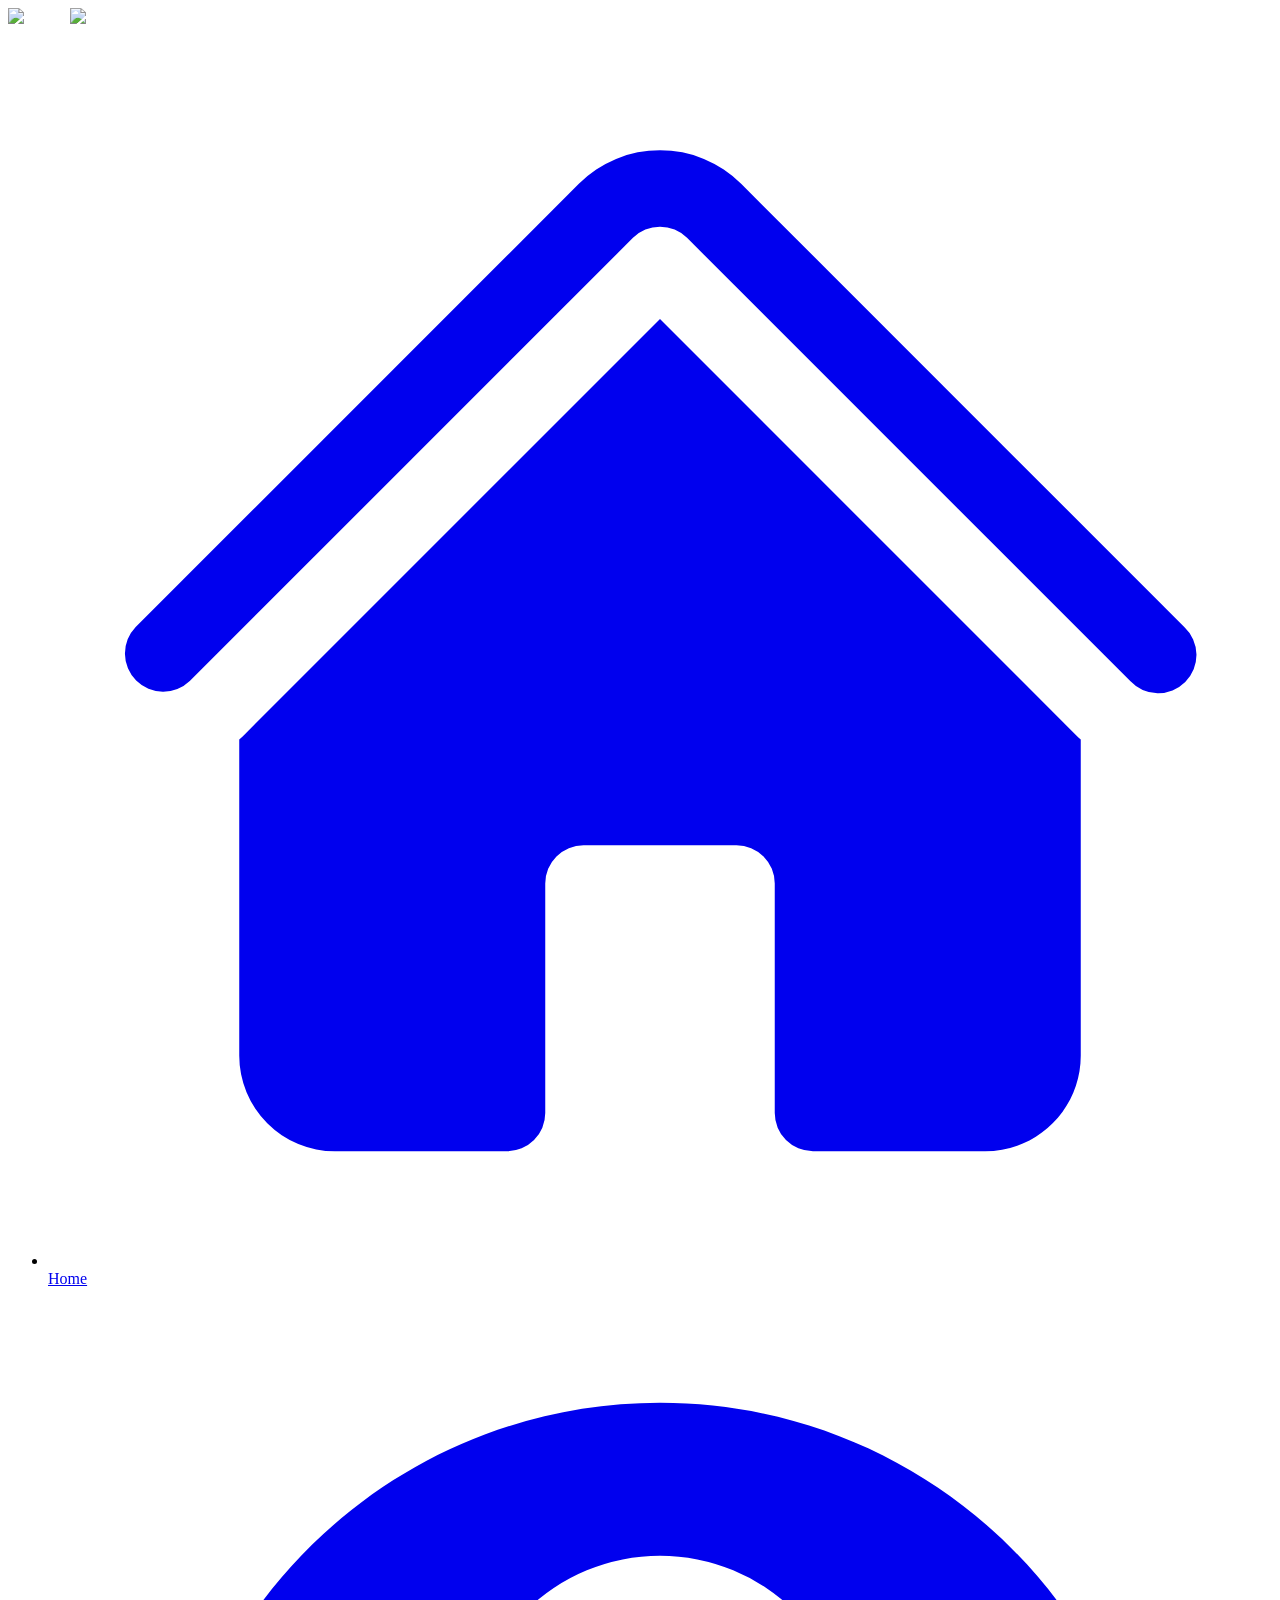
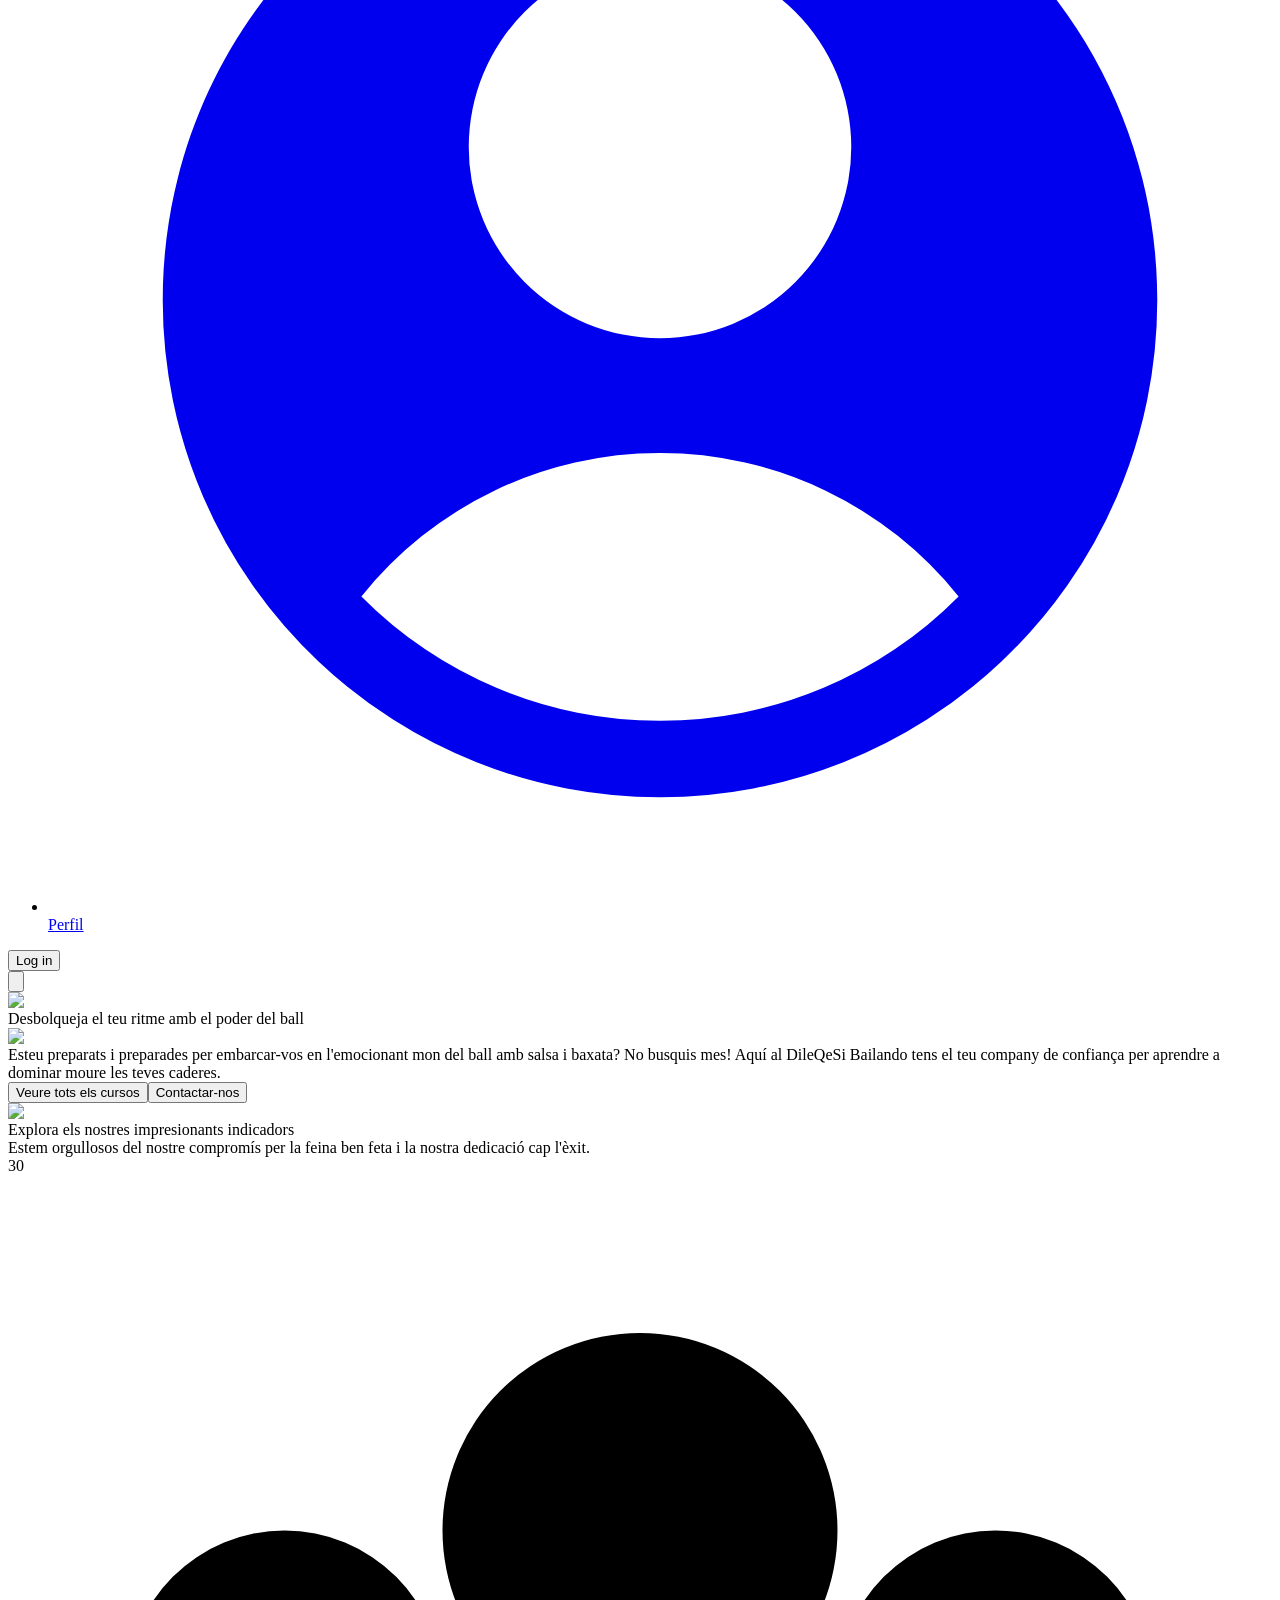
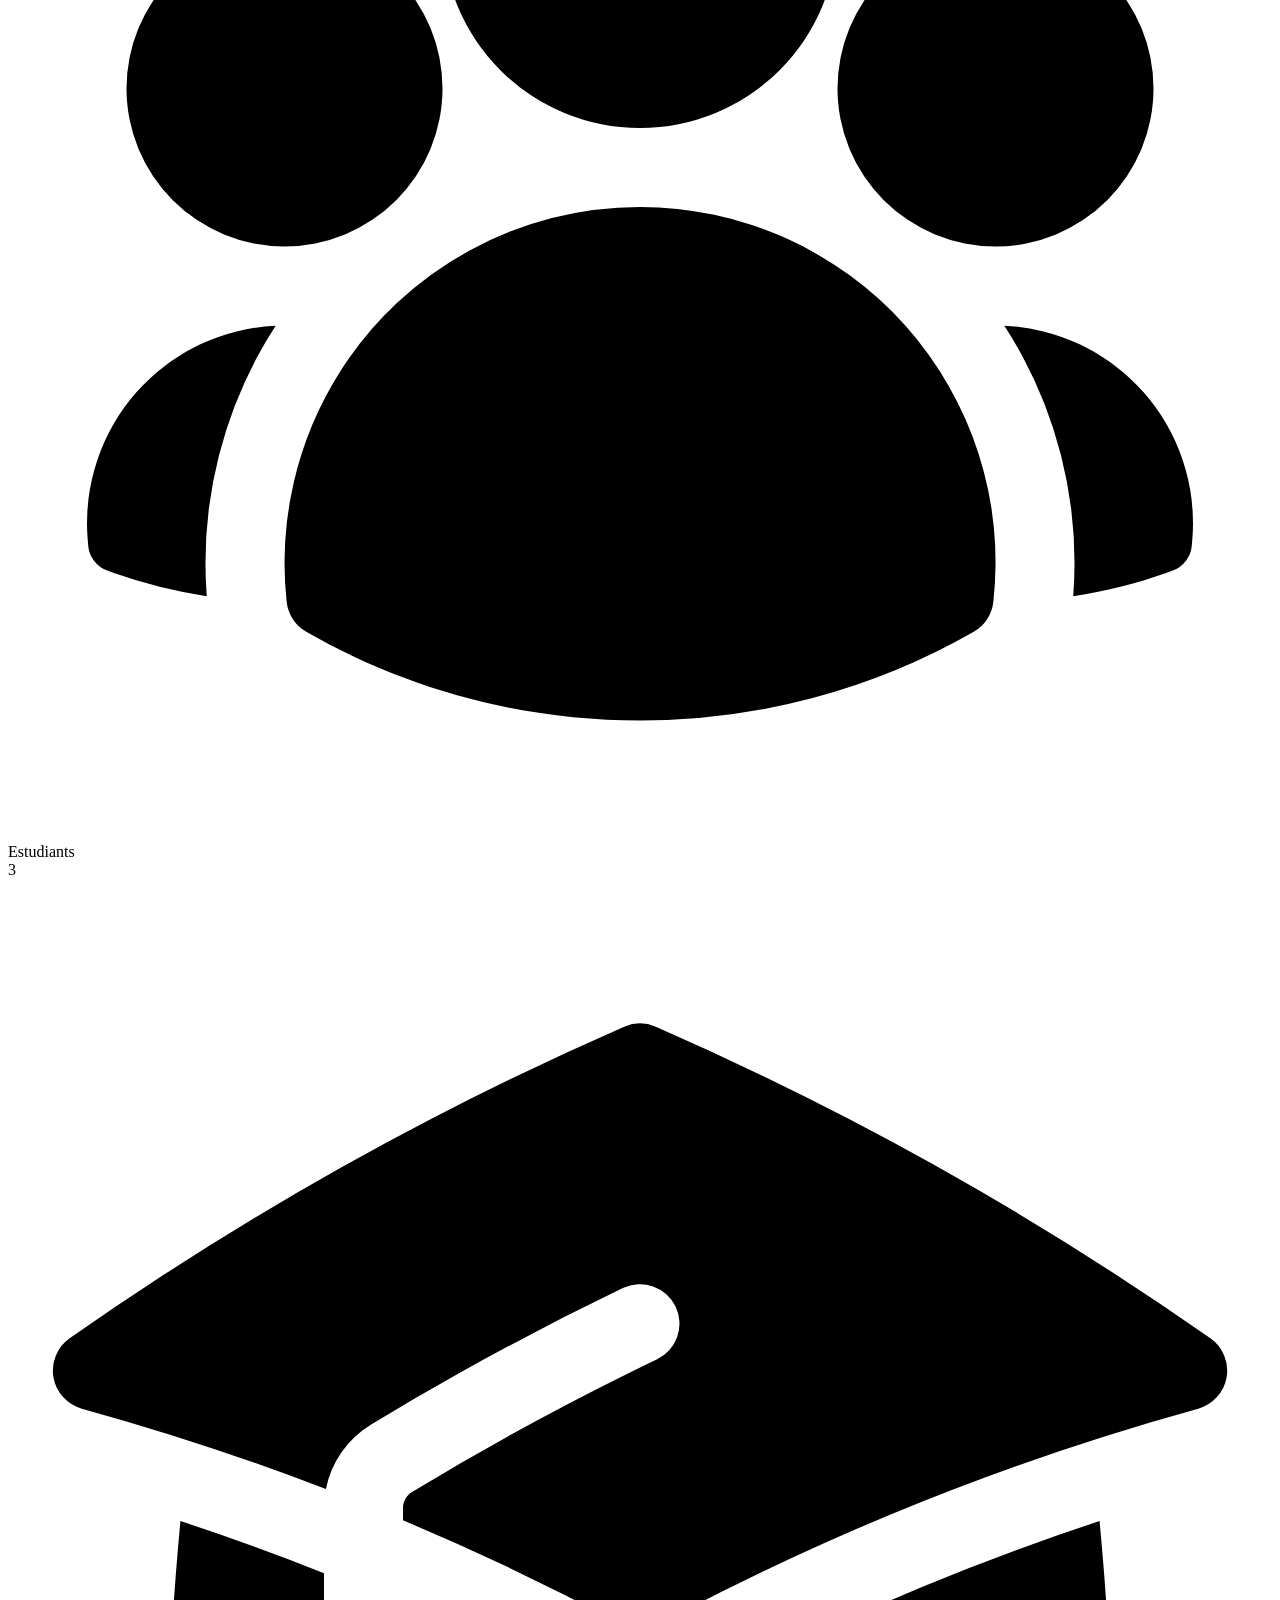
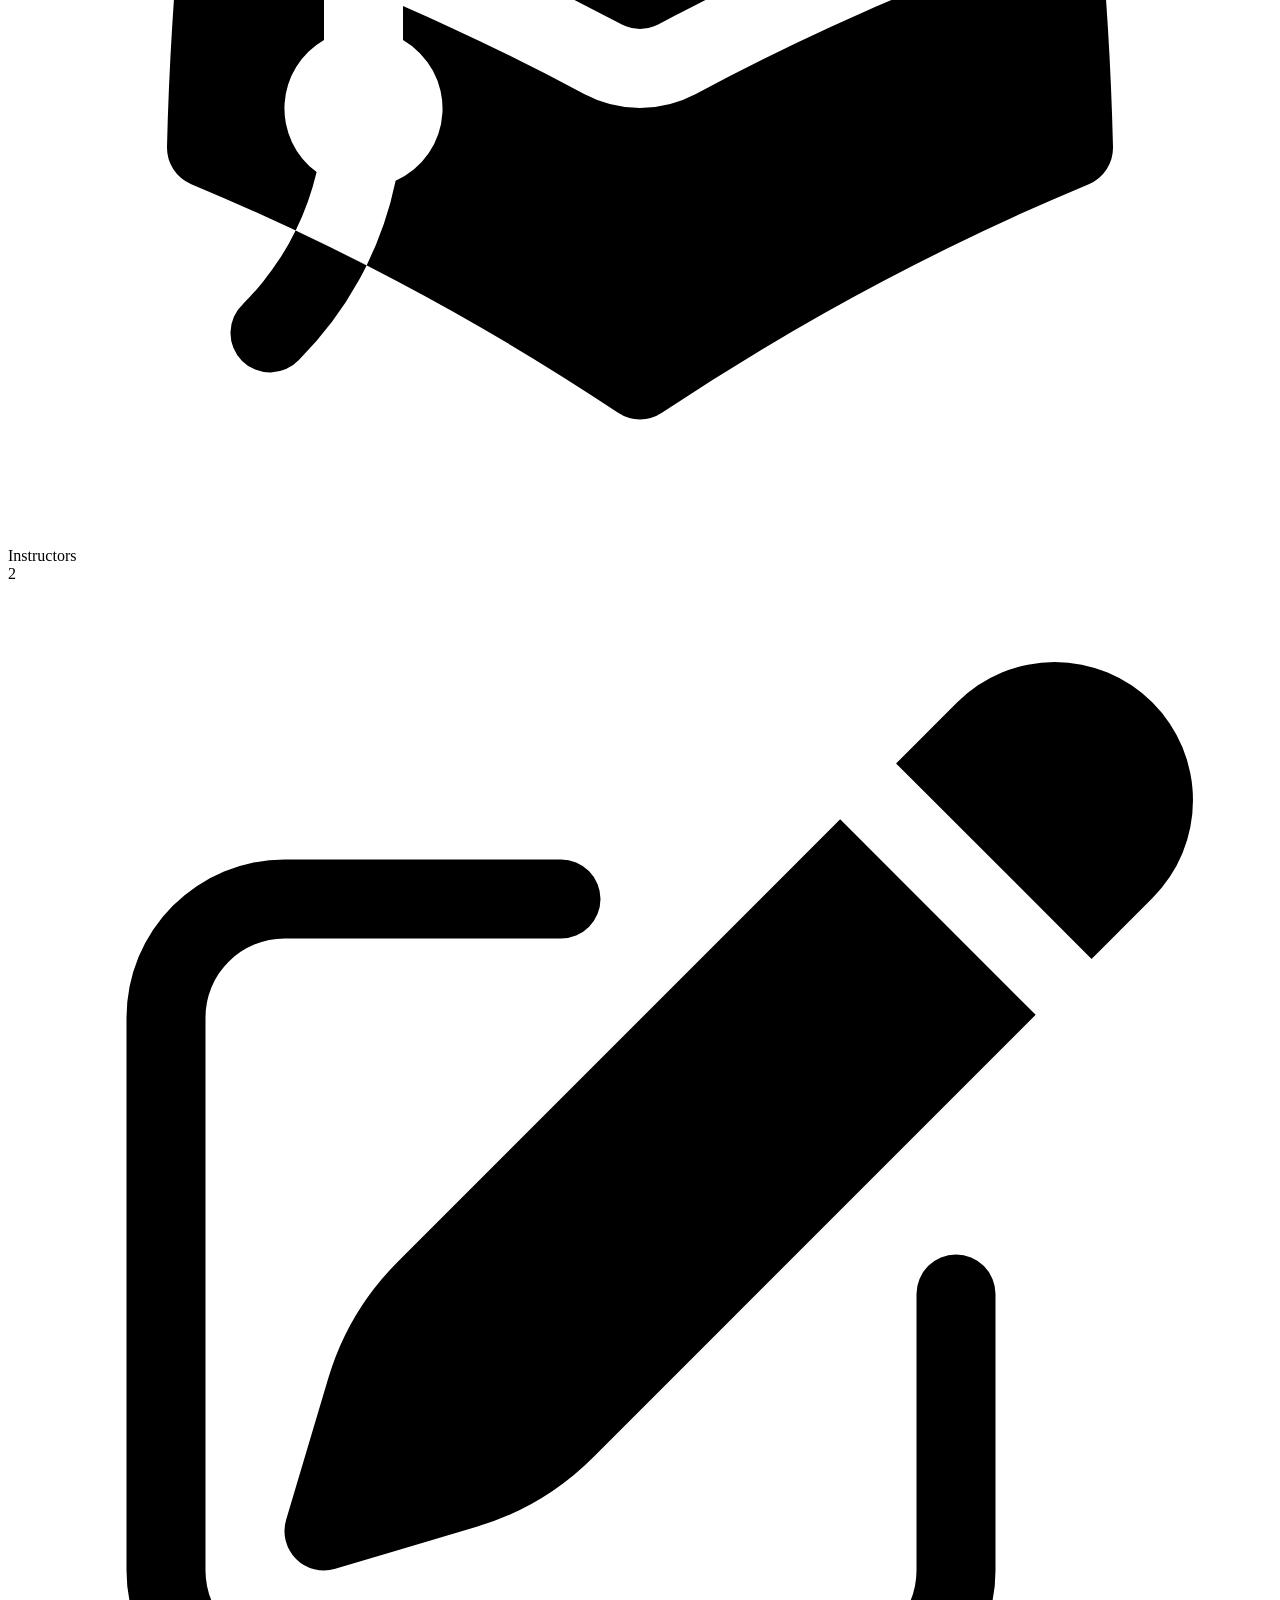
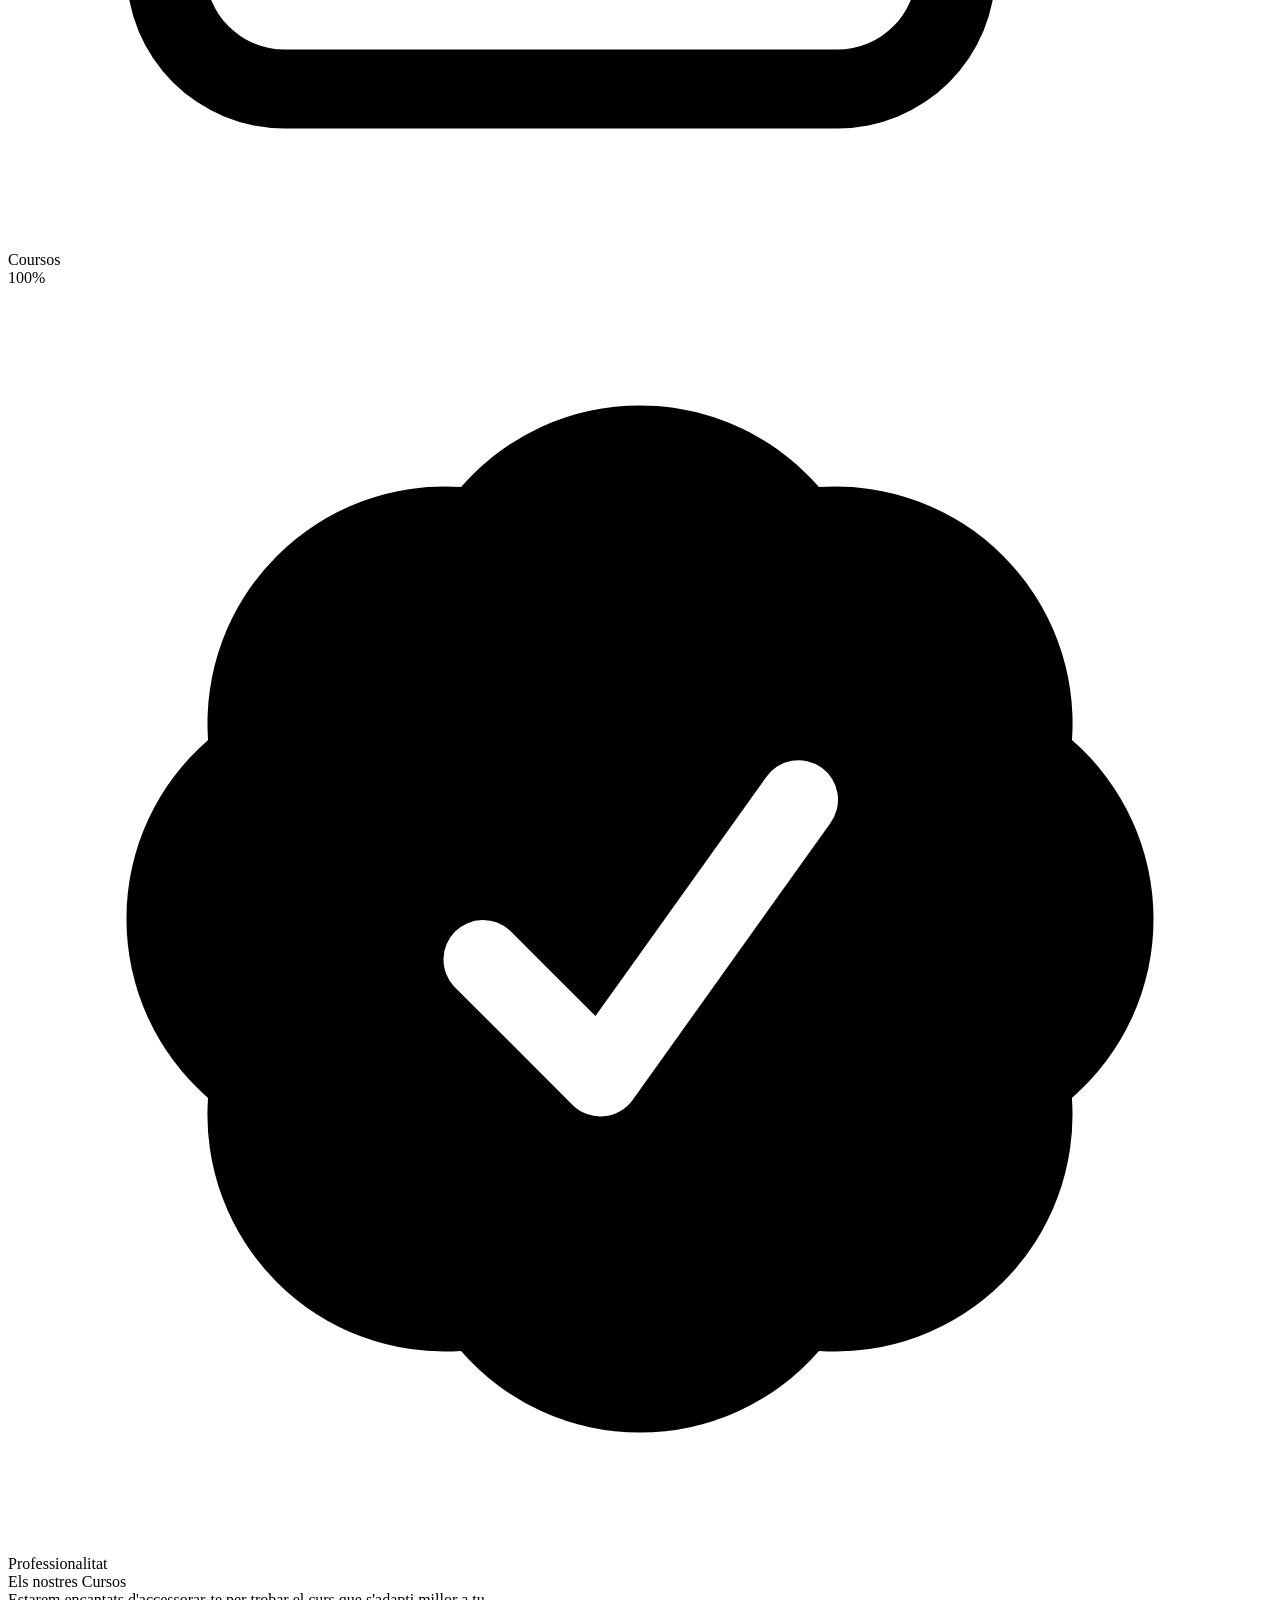
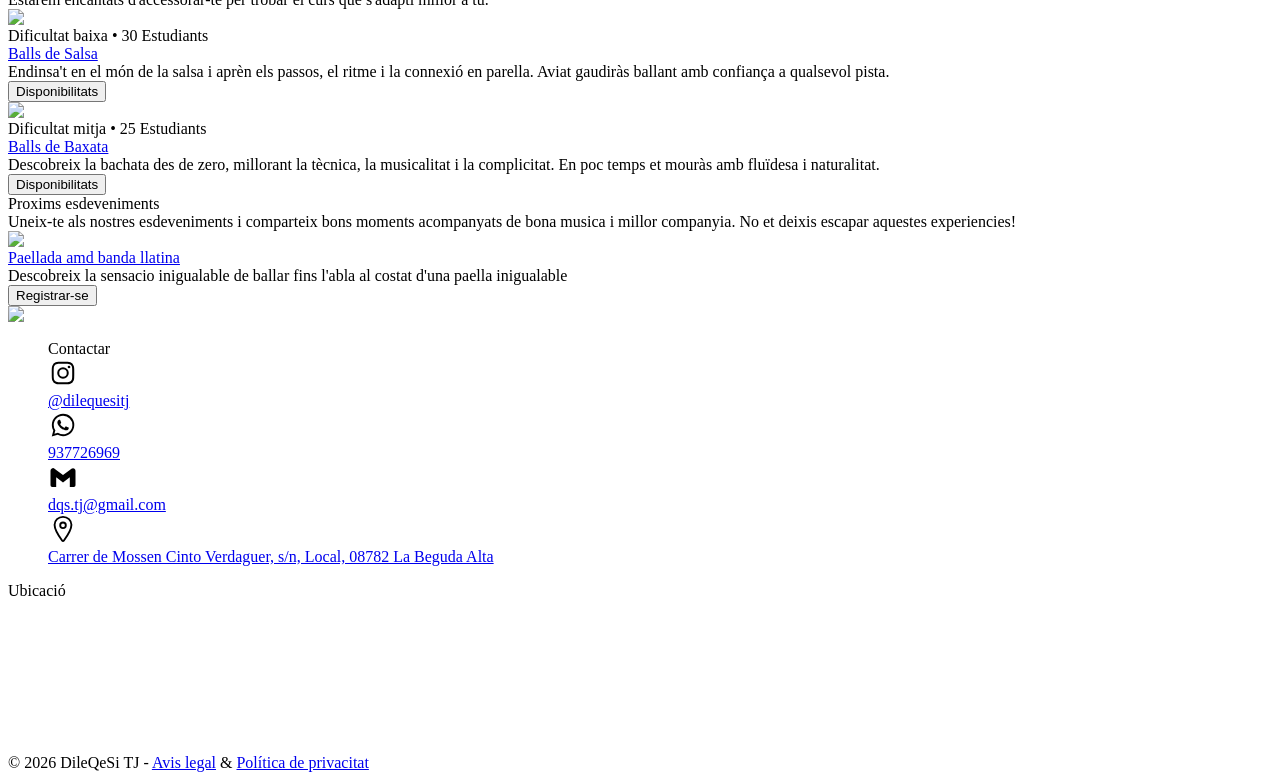
==== commit 0139a7ef: "Add files via upload" ====
--- a/index.html
+++ b/index.html
@@ -1 +1 @@
-<!DOCTYPE html><html lang="en" class="geist_a71539c9-module__T19VSG__variable roboto_a041e23c-module__WblFga__variable geist_mono_8d43a2aa-module__8Li5zG__variable h-full antialiased"><head><meta charSet="utf-8"/><meta name="viewport" content="width=device-width, initial-scale=1"/><link rel="preload" href="/dqsTJ/_next/static/media/797e433ab948586e-s.p.0r6juujl39pe6.woff2" as="font" crossorigin="" type="font/woff2"/><link rel="preload" href="/dqsTJ/_next/static/media/caa3a2e1cccd8315-s.p.0wgildi0cnwt9.woff2" as="font" crossorigin="" type="font/woff2"/><link rel="preload" href="/dqsTJ/_next/static/media/ce62453a442c7f35-s.p.0a0h245ktd4x0.woff2" as="font" crossorigin="" type="font/woff2"/><link rel="stylesheet" href="/dqsTJ/_next/static/chunks/0lyxwiqu6s41l.css" data-precedence="next"/><link rel="preload" as="script" fetchPriority="low" href="/dqsTJ/_next/static/chunks/12aruqaur5huj.js"/><script src="/dqsTJ/_next/static/chunks/0j1vf-2ey7xr6.js" async=""></script><script src="/dqsTJ/_next/static/chunks/4561u0v7ysn3r.js" async=""></script><script src="/dqsTJ/_next/static/chunks/turbopack-3xd5wqjuoc6ou.js" async=""></script><script src="/dqsTJ/_next/static/chunks/3fntmmi971322.js" async="" crossorigin=""></script><script src="/dqsTJ/_next/static/chunks/2iuoyxpyhwf3d.js" async="" crossorigin=""></script><title>DQS Bailando</title><meta name="description" content="Latino dance school app"/><link rel="icon" href="/dqsTJ/icon.png?icon.0c2gqe4lk5aiv.png" sizes="250x250" type="image/png"/><meta name="next-size-adjust" content=""/><script src="/dqsTJ/_next/static/chunks/0cz1d0mv5g_q7.js" noModule=""></script></head><body class="min-h-full flex flex-col"><div hidden=""><!--$--><!--/$--></div><div class="px-2 md:px-10 fixed top-4 z-50 w-screen"><div class="mx-auto container 2xl:px-[80px]"><div data-state="closed" data-slot="collapsible" class="z-50 mt-6 relative border-0 pr-3 py-3 pl-6 bg-white/80 backdrop-blur-lg rounded-[12.5px] shadow"><div class="flex items-center justify-between lg:justify-center relative py-2 lg:py-0"><div class="flex items-center justify-between gap-3 lg:absolute lg:left-0"><img alt="bg-img" loading="lazy" width="55" height="55" decoding="async" data-nimg="1" class="rounded-full hidden lg:block" style="color:transparent" src="/dqsTJ/image/DQS_logo.jpg"/><img alt="bg-img" loading="lazy" width="125" height="0" decoding="async" data-nimg="1" class="lg:ms-3" style="color:transparent" src="/image/DQS_text.png"/></div><ul class="ml-10 hidden items-center gap-8 lg:flex h-[55px]"><li><a href="#" class="flex items-center gap-2 font-medium text-gray-900"><svg xmlns="http://www.w3.org/2000/svg" viewBox="0 0 24 24" fill="currentColor" aria-hidden="true" class="h-5 w-5"><path d="M11.47 3.84a.75.75 0 011.06 0l8.69 8.69a.75.75 0 101.06-1.06l-8.689-8.69a2.25 2.25 0 00-3.182 0l-8.69 8.69a.75.75 0 001.061 1.06l8.69-8.69z"></path><path d="M12 5.432l8.159 8.159c.03.03.06.058.091.086v6.198c0 1.035-.84 1.875-1.875 1.875H15a.75.75 0 01-.75-.75v-4.5a.75.75 0 00-.75-.75h-3a.75.75 0 00-.75.75V21a.75.75 0 01-.75.75H5.625a1.875 1.875 0 01-1.875-1.875v-6.198a2.29 2.29 0 00.091-.086L12 5.43z"></path></svg>Home</a></li><li><a href="#" class="flex items-center gap-2 font-medium text-gray-900"><svg xmlns="http://www.w3.org/2000/svg" viewBox="0 0 24 24" fill="currentColor" aria-hidden="true" class="h-5 w-5"><path fill-rule="evenodd" d="M18.685 19.097A9.723 9.723 0 0021.75 12c0-5.385-4.365-9.75-9.75-9.75S2.25 6.615 2.25 12a9.723 9.723 0 003.065 7.097A9.716 9.716 0 0012 21.75a9.716 9.716 0 006.685-2.653zm-12.54-1.285A7.486 7.486 0 0112 15a7.486 7.486 0 015.855 2.812A8.224 8.224 0 0112 20.25a8.224 8.224 0 01-5.855-2.438zM15.75 9a3.75 3.75 0 11-7.5 0 3.75 3.75 0 017.5 0z" clip-rule="evenodd"></path></svg>Perfil</a></li></ul><div class="hidden items-center gap-4 lg:flex lg:absolute lg:right-0"><a href="https://www.material-tailwind.com/blocks"><button data-slot="button" data-variant="default" data-size="default" class="group/button inline-flex shrink-0 items-center justify-center rounded-lg border border-transparent bg-clip-padding text-sm font-medium whitespace-nowrap transition-all outline-none select-none focus-visible:border-ring focus-visible:ring-3 focus-visible:ring-ring/50 active:not-aria-[haspopup]:translate-y-px disabled:pointer-events-none disabled:opacity-50 aria-invalid:border-destructive aria-invalid:ring-3 aria-invalid:ring-destructive/20 dark:aria-invalid:border-destructive/50 dark:aria-invalid:ring-destructive/40 [&amp;_svg]:pointer-events-none [&amp;_svg]:shrink-0 [&amp;_svg:not([class*=&#x27;size-&#x27;])]:size-4 bg-primary text-primary-foreground hover:bg-primary/80 h-8 gap-1.5 px-2.5 has-data-[icon=inline-end]:pr-2 has-data-[icon=inline-start]:pl-2 cursor-pointer !font-bold !uppercase !py-5 !px-6" color="gray">Log in</button></a></div><button type="button" aria-expanded="false" data-state="closed" data-slot="collapsible-trigger" class="ml-auto inline-block lg:hidden cursor-pointer"><svg xmlns="http://www.w3.org/2000/svg" viewBox="0 0 24 24" fill="currentColor" aria-hidden="true" stroke-width="2" class="h-6 w-6"><path fill-rule="evenodd" d="M3 6.75A.75.75 0 013.75 6h16.5a.75.75 0 010 1.5H3.75A.75.75 0 013 6.75zM3 12a.75.75 0 01.75-.75h16.5a.75.75 0 010 1.5H3.75A.75.75 0 013 12zm0 5.25a.75.75 0 01.75-.75h16.5a.75.75 0 010 1.5H3.75a.75.75 0 01-.75-.75z" clip-rule="evenodd"></path></svg></button></div><div data-state="closed" id="radix-_R_1avb_" hidden="" data-slot="collapsible-content" class="data-[state=closed]:animate-collapsible-up data-[state=open]:animate-collapsible-down overflow-hidden duration-300"></div></div></div></div><div class="!flex w-full items-center justify-between px-2 md:px-10 relative overflow-hidden"><img alt="bg-img" loading="lazy" width="1200" height="1200" decoding="async" data-nimg="1" class="absolute inset-0 ml-auto absolute bottom-0 left-0 h-full rounded-bl-[100px] object-cover object-center" style="color:transparent" src="/image/hero_bg.jpg"/><div class="container mx-auto mt-[150px] mb-[150px] 2xl:px-[80px]"><div class="grid grid-cols-12 text-center lg:text-left"><div data-slot="card" data-size="default" class="group/card flex flex-col gap-(--card-spacing) overflow-hidden text-sm text-card-foreground ring-foreground/10 [--card-spacing:--spacing(4)] has-data-[slot=card-footer]:pb-0 has-[&gt;img:first-child]:pt-0 data-[size=sm]:[--card-spacing:--spacing(3)] data-[size=sm]:has-data-[slot=card-footer]:pb-0 *:[img:first-child]:rounded-t-xl *:[img:last-child]:rounded-b-xl col-span-full rounded-xl border border-white bg-white/90 p-8 shadow-lg ring-0 shadow-black/10 backdrop-blur-sm backdrop-saturate-200 xl:col-span-7"><div class="lg:text-5xl !leading-snug text-3xl sm:text-4xl lg:max-w-3xl font-semibold">Desbolqueja el teu ritme amb el poder del ball</div><div class="md:hidden mt-5"><img alt="bg-img" loading="lazy" width="200" height="200" decoding="async" data-nimg="1" class="rounded-full mx-auto w-[200px]" style="color:transparent" src="/image/DQS_logo.jpg"/></div><div class="mb-10 mt-6 !text-gray-900 text-base sm:text-lg">Esteu preparats i preparades per embarcar-vos en l&#x27;emocionant mon del ball amb salsa i baxata? No busquis mes! Aquí al DileQeSi Bailando tens el teu company de confiança per aprendre a dominar moure les teves caderes.</div><div class="mb-8 flex flex-col md:flex-row justify-center md:items-end gap-4 lg:justify-start"><a href="#courses"><button data-slot="button" data-variant="default" data-size="default" class="group/button inline-flex shrink-0 items-center justify-center rounded-lg border border-transparent bg-clip-padding text-sm font-medium whitespace-nowrap transition-all outline-none select-none focus-visible:border-ring focus-visible:ring-3 focus-visible:ring-ring/50 active:not-aria-[haspopup]:translate-y-px disabled:pointer-events-none disabled:opacity-50 aria-invalid:border-destructive aria-invalid:ring-3 aria-invalid:ring-destructive/20 dark:aria-invalid:border-destructive/50 dark:aria-invalid:ring-destructive/40 [&amp;_svg]:pointer-events-none [&amp;_svg]:shrink-0 [&amp;_svg:not([class*=&#x27;size-&#x27;])]:size-4 bg-primary text-primary-foreground hover:bg-primary/80 h-8 gap-1.5 px-2.5 has-data-[icon=inline-end]:pr-2 has-data-[icon=inline-start]:pl-2 w-full md:mb-1 cursor-pointer !font-bold !uppercase !py-5 !px-6" color="gray">Veure tots els cursos</button></a><a href="#contactus"><button data-slot="button" data-variant="default" data-size="default" class="group/button inline-flex shrink-0 items-center justify-center rounded-lg border border-transparent bg-clip-padding text-sm font-medium whitespace-nowrap transition-all outline-none select-none focus-visible:border-ring focus-visible:ring-3 focus-visible:ring-ring/50 active:not-aria-[haspopup]:translate-y-px disabled:pointer-events-none disabled:opacity-50 aria-invalid:border-destructive aria-invalid:ring-3 aria-invalid:ring-destructive/20 dark:aria-invalid:border-destructive/50 dark:aria-invalid:ring-destructive/40 [&amp;_svg]:pointer-events-none [&amp;_svg]:shrink-0 [&amp;_svg:not([class*=&#x27;size-&#x27;])]:size-4 bg-primary text-primary-foreground hover:bg-primary/80 h-8 gap-1.5 px-2.5 has-data-[icon=inline-end]:pr-2 has-data-[icon=inline-start]:pl-2 w-full md:mb-1 cursor-pointer !font-bold !uppercase !py-5 !px-6" color="gray">Contactar-nos</button></a><div class="flex-grow"></div><div class="col-span-1 lg:mb-0 md:col-span-2 lg:col-span-1 hidden md:block"><img alt="bg-img" loading="lazy" width="200" height="200" decoding="async" data-nimg="1" class="rounded-full mx-auto lg:mx-0 w-[200px] md:w-[100px]" style="color:transparent" src="/image/DQS_logo.jpg"/></div></div></div></div></div></div><section class="px-2 md:px-8"><div class="container mx-auto mt-20 text-center lg:text-left 2xl:px-[80px]"><div class="grid place-items-center text-center"><div color="blue-gray" class="mb-2 text-3xl sm:text-4xl font-bold">Explora els nostres impresionants indicadors</div><div class="mx-auto mb-8 md:mb-16 w-full !text-gray-400 lg:w-5/12 text-base sm:text-lg font-medium">Estem orgullosos del nostre compromís per la feina ben feta i la nostra dedicació cap l&#x27;èxit.</div></div><div class="grid gap-y-5 md:gap-y-16 gap-x-10 md:grid-cols-2 lg:grid-cols-4"><div data-slot="card" data-size="default" class="group/card flex flex-col gap-(--card-spacing) overflow-hidden rounded-xl bg-card py-(--card-spacing) text-sm text-card-foreground ring-1 ring-foreground/10 [--card-spacing:--spacing(4)] has-data-[slot=card-footer]:pb-0 has-[&gt;img:first-child]:pt-0 data-[size=sm]:[--card-spacing:--spacing(3)] data-[size=sm]:has-data-[slot=card-footer]:pb-0 *:[img:first-child]:rounded-t-xl *:[img:last-child]:rounded-b-xl items-center !ring-0"><div color="blue-gray" class="mb-[-5px] mt-4 text-5xl font-bold">30</div><div class="flex text-gray-400 mb-2"><svg xmlns="http://www.w3.org/2000/svg" viewBox="0 0 24 24" fill="currentColor" aria-hidden="true" class="w-4 me-1"><path fill-rule="evenodd" d="M8.25 6.75a3.75 3.75 0 117.5 0 3.75 3.75 0 01-7.5 0zM15.75 9.75a3 3 0 116 0 3 3 0 01-6 0zM2.25 9.75a3 3 0 116 0 3 3 0 01-6 0zM6.31 15.117A6.745 6.745 0 0112 12a6.745 6.745 0 016.709 7.498.75.75 0 01-.372.568A12.696 12.696 0 0112 21.75c-2.305 0-4.47-.612-6.337-1.684a.75.75 0 01-.372-.568 6.787 6.787 0 011.019-4.38z" clip-rule="evenodd"></path><path d="M5.082 14.254a8.287 8.287 0 00-1.308 5.135 9.687 9.687 0 01-1.764-.44l-.115-.04a.563.563 0 01-.373-.487l-.01-.121a3.75 3.75 0 013.57-4.047zM20.226 19.389a8.287 8.287 0 00-1.308-5.135 3.75 3.75 0 013.57 4.047l-.01.121a.563.563 0 01-.373.486l-.115.04c-.567.2-1.156.349-1.764.441z"></path></svg><div class="font-medium">Estudiants</div></div></div><div data-slot="card" data-size="default" class="group/card flex flex-col gap-(--card-spacing) overflow-hidden rounded-xl bg-card py-(--card-spacing) text-sm text-card-foreground ring-1 ring-foreground/10 [--card-spacing:--spacing(4)] has-data-[slot=card-footer]:pb-0 has-[&gt;img:first-child]:pt-0 data-[size=sm]:[--card-spacing:--spacing(3)] data-[size=sm]:has-data-[slot=card-footer]:pb-0 *:[img:first-child]:rounded-t-xl *:[img:last-child]:rounded-b-xl items-center !ring-0"><div color="blue-gray" class="mb-[-5px] mt-4 text-5xl font-bold">3</div><div class="flex text-gray-400 mb-2"><svg xmlns="http://www.w3.org/2000/svg" viewBox="0 0 24 24" fill="currentColor" aria-hidden="true" class="w-4 me-1"><path d="M11.7 2.805a.75.75 0 01.6 0A60.65 60.65 0 0122.83 8.72a.75.75 0 01-.231 1.337 49.949 49.949 0 00-9.902 3.912l-.003.002-.34.18a.75.75 0 01-.707 0A50.009 50.009 0 007.5 12.174v-.224c0-.131.067-.248.172-.311a54.614 54.614 0 014.653-2.52.75.75 0 00-.65-1.352 56.129 56.129 0 00-4.78 2.589 1.858 1.858 0 00-.859 1.228 49.803 49.803 0 00-4.634-1.527.75.75 0 01-.231-1.337A60.653 60.653 0 0111.7 2.805z"></path><path d="M13.06 15.473a48.45 48.45 0 017.666-3.282c.134 1.414.22 2.843.255 4.285a.75.75 0 01-.46.71 47.878 47.878 0 00-8.105 4.342.75.75 0 01-.832 0 47.877 47.877 0 00-8.104-4.342.75.75 0 01-.461-.71c.035-1.442.121-2.87.255-4.286A48.4 48.4 0 016 13.18v1.27a1.5 1.5 0 00-.14 2.508c-.09.38-.222.753-.397 1.11.452.213.901.434 1.346.661a6.729 6.729 0 00.551-1.608 1.5 1.5 0 00.14-2.67v-.645a48.549 48.549 0 013.44 1.668 2.25 2.25 0 002.12 0z"></path><path d="M4.462 19.462c.42-.419.753-.89 1-1.394.453.213.902.434 1.347.661a6.743 6.743 0 01-1.286 1.794.75.75 0 11-1.06-1.06z"></path></svg><div class="font-medium">Instructors</div></div></div><div data-slot="card" data-size="default" class="group/card flex flex-col gap-(--card-spacing) overflow-hidden rounded-xl bg-card py-(--card-spacing) text-sm text-card-foreground ring-1 ring-foreground/10 [--card-spacing:--spacing(4)] has-data-[slot=card-footer]:pb-0 has-[&gt;img:first-child]:pt-0 data-[size=sm]:[--card-spacing:--spacing(3)] data-[size=sm]:has-data-[slot=card-footer]:pb-0 *:[img:first-child]:rounded-t-xl *:[img:last-child]:rounded-b-xl items-center !ring-0"><div color="blue-gray" class="mb-[-5px] mt-4 text-5xl font-bold">2</div><div class="flex text-gray-400 mb-2"><svg xmlns="http://www.w3.org/2000/svg" viewBox="0 0 24 24" fill="currentColor" aria-hidden="true" class="w-4 me-1"><path d="M21.731 2.269a2.625 2.625 0 00-3.712 0l-1.157 1.157 3.712 3.712 1.157-1.157a2.625 2.625 0 000-3.712zM19.513 8.199l-3.712-3.712-8.4 8.4a5.25 5.25 0 00-1.32 2.214l-.8 2.685a.75.75 0 00.933.933l2.685-.8a5.25 5.25 0 002.214-1.32l8.4-8.4z"></path><path d="M5.25 5.25a3 3 0 00-3 3v10.5a3 3 0 003 3h10.5a3 3 0 003-3V13.5a.75.75 0 00-1.5 0v5.25a1.5 1.5 0 01-1.5 1.5H5.25a1.5 1.5 0 01-1.5-1.5V8.25a1.5 1.5 0 011.5-1.5h5.25a.75.75 0 000-1.5H5.25z"></path></svg><div class="font-medium">Coursos</div></div></div><div data-slot="card" data-size="default" class="group/card flex flex-col gap-(--card-spacing) overflow-hidden rounded-xl bg-card py-(--card-spacing) text-sm text-card-foreground ring-1 ring-foreground/10 [--card-spacing:--spacing(4)] has-data-[slot=card-footer]:pb-0 has-[&gt;img:first-child]:pt-0 data-[size=sm]:[--card-spacing:--spacing(3)] data-[size=sm]:has-data-[slot=card-footer]:pb-0 *:[img:first-child]:rounded-t-xl *:[img:last-child]:rounded-b-xl items-center !ring-0"><div color="blue-gray" class="mb-[-5px] mt-4 text-5xl font-bold">100%</div><div class="flex text-gray-400 mb-2"><svg xmlns="http://www.w3.org/2000/svg" viewBox="0 0 24 24" fill="currentColor" aria-hidden="true" class="w-4 me-1"><path fill-rule="evenodd" d="M8.603 3.799A4.49 4.49 0 0112 2.25c1.357 0 2.573.6 3.397 1.549a4.49 4.49 0 013.498 1.307 4.491 4.491 0 011.307 3.497A4.49 4.49 0 0121.75 12a4.49 4.49 0 01-1.549 3.397 4.491 4.491 0 01-1.307 3.497 4.491 4.491 0 01-3.497 1.307A4.49 4.49 0 0112 21.75a4.49 4.49 0 01-3.397-1.549 4.49 4.49 0 01-3.498-1.306 4.491 4.491 0 01-1.307-3.498A4.49 4.49 0 012.25 12c0-1.357.6-2.573 1.549-3.397a4.49 4.49 0 011.307-3.497 4.49 4.49 0 013.497-1.307zm7.007 6.387a.75.75 0 10-1.22-.872l-3.236 4.53L9.53 12.22a.75.75 0 00-1.06 1.06l2.25 2.25a.75.75 0 001.14-.094l3.75-5.25z" clip-rule="evenodd"></path></svg><div class="font-medium">Professionalitat</div></div></div></div></div></section><section id="courses" class="px-2 md:px-8"><div class="container mx-auto mb-20 md:mb-24 text-center mt-20 md:mt-24 2xl:px-[80px]"><div color="blue-gray" class="text-3xl sm:text-4xl font-bold">Els nostres Cursos</div><div class="mt-2 mx-auto w-full px-4 !text-gray-400 lg:w-6/12 lg:px-8 text-base sm:text-lg font-medium">Estarem encantats d&#x27;accessorar-te per trobar el curs que s&#x27;adapti millor a tu.</div></div><div class="grid grid-cols-12"><span class="md:col-span-1 lg:col-span-2"></span><div class="col-span-12 container mx-auto grid grid-cols-1 gap-x-10 gap-y-24 md:grid-cols-2 md:col-span-10 lg:col-span-8 lg:gap-x-14"><div data-slot="card" data-size="default" class="group/card flex flex-col gap-(--card-spacing) rounded-xl bg-card py-(--card-spacing) text-sm text-card-foreground ring-1 ring-foreground/10 [--card-spacing:--spacing(4)] has-data-[slot=card-footer]:pb-0 has-[&gt;img:first-child]:pt-0 data-[size=sm]:[--card-spacing:--spacing(3)] data-[size=sm]:has-data-[slot=card-footer]:pb-0 *:[img:first-child]:rounded-t-xl *:[img:last-child]:rounded-b-xl border relative overflow-visible !shadow !ring-0 px-[3%]"><div class="h-64 w-[90%] absolute top-[-25px] left-[5%] rounded-[12.5px] overflow-hidden !shadow-lg"><img alt="Balls de Salsa" loading="lazy" width="768" height="768" decoding="async" data-nimg="1" class="h-full w-full object-cover scale-[1.1]" style="color:transparent" src="/image/demo_1.jpg"/></div><div class="h-54"></div><div data-slot="card-content" class="px-(--card-spacing)"><div class="flex items-center gap-2"><div color="blue" class="mb-2 font-normal text-gray-400 text-sm">Dificultat baixa • 30 Estudiants</div></div><a href="#" class="transition-colors hover:text-gray-900"><div class="mb-2 normal-case text-lg font-semibold">Balls de Salsa</div></a><div class="mb-6 font-normal !text-gray-500 text-base">Endinsa&#x27;t en el món de la salsa i aprèn els passos, el ritme i la connexió en parella. Aviat gaudiràs ballant amb confiança a qualsevol pista.</div><button data-slot="button" data-variant="default" data-size="default" class="group/button inline-flex shrink-0 items-center justify-center rounded-lg border border-transparent bg-clip-padding text-sm font-medium whitespace-nowrap transition-all outline-none select-none focus-visible:border-ring focus-visible:ring-3 focus-visible:ring-ring/50 active:not-aria-[haspopup]:translate-y-px disabled:pointer-events-none disabled:opacity-50 aria-invalid:border-destructive aria-invalid:ring-3 aria-invalid:ring-destructive/20 dark:aria-invalid:border-destructive/50 dark:aria-invalid:ring-destructive/40 [&amp;_svg]:pointer-events-none [&amp;_svg]:shrink-0 [&amp;_svg:not([class*=&#x27;size-&#x27;])]:size-4 bg-primary hover:bg-primary/80 h-8 gap-1.5 px-2.5 has-data-[icon=inline-end]:pr-2 has-data-[icon=inline-start]:pl-2 !bg-white !border-black text-black hover:!bg-gray-100 cursor-pointer !font-bold !uppercase !py-5 !px-6">Disponibilitats</button></div></div><div data-slot="card" data-size="default" class="group/card flex flex-col gap-(--card-spacing) rounded-xl bg-card py-(--card-spacing) text-sm text-card-foreground ring-1 ring-foreground/10 [--card-spacing:--spacing(4)] has-data-[slot=card-footer]:pb-0 has-[&gt;img:first-child]:pt-0 data-[size=sm]:[--card-spacing:--spacing(3)] data-[size=sm]:has-data-[slot=card-footer]:pb-0 *:[img:first-child]:rounded-t-xl *:[img:last-child]:rounded-b-xl border relative overflow-visible !shadow !ring-0 px-[3%]"><div class="h-64 w-[90%] absolute top-[-25px] left-[5%] rounded-[12.5px] overflow-hidden !shadow-lg"><img alt="Balls de Baxata" loading="lazy" width="768" height="768" decoding="async" data-nimg="1" class="h-full w-full object-cover scale-[1.1]" style="color:transparent" src="/image/demo_3.jpg"/></div><div class="h-54"></div><div data-slot="card-content" class="px-(--card-spacing)"><div class="flex items-center gap-2"><div color="blue" class="mb-2 font-normal text-gray-400 text-sm">Dificultat mitja • 25 Estudiants</div></div><a href="#" class="transition-colors hover:text-gray-900"><div class="mb-2 normal-case text-lg font-semibold">Balls de Baxata</div></a><div class="mb-6 font-normal !text-gray-500 text-base">Descobreix la bachata des de zero, millorant la tècnica, la musicalitat i la complicitat. En poc temps et mouràs amb fluïdesa i naturalitat.</div><button data-slot="button" data-variant="default" data-size="default" class="group/button inline-flex shrink-0 items-center justify-center rounded-lg border border-transparent bg-clip-padding text-sm font-medium whitespace-nowrap transition-all outline-none select-none focus-visible:border-ring focus-visible:ring-3 focus-visible:ring-ring/50 active:not-aria-[haspopup]:translate-y-px disabled:pointer-events-none disabled:opacity-50 aria-invalid:border-destructive aria-invalid:ring-3 aria-invalid:ring-destructive/20 dark:aria-invalid:border-destructive/50 dark:aria-invalid:ring-destructive/40 [&amp;_svg]:pointer-events-none [&amp;_svg]:shrink-0 [&amp;_svg:not([class*=&#x27;size-&#x27;])]:size-4 bg-primary hover:bg-primary/80 h-8 gap-1.5 px-2.5 has-data-[icon=inline-end]:pr-2 has-data-[icon=inline-start]:pl-2 !bg-white !border-black text-black hover:!bg-gray-100 cursor-pointer !font-bold !uppercase !py-5 !px-6">Disponibilitats</button></div></div></div><span class="md:col-span-1 lg:col-span-2"></span></div></section><section class="py-20 px-2 md:px-8"><div class="container mx-auto mb-14 md:mb-20 text-center 2xl:px-[80px]"><div class="mb-4 text-3xl sm:text-4xl font-bold">Proxims esdeveniments</div><div class="mx-auto w-full px-4 !text-gray-400 lg:w-6/12 text-base sm:text-lg font-medium">Uneix-te als nostres esdeveniments i comparteix bons moments acompanyats de bona musica i millor companyia. No et deixis escapar aquestes experiencies!</div></div><div class="grid grid-cols-12"><span class="md:col-span-3 lg:col-span-4"></span><div class="px-3 md:px-0 col-span-12 container mx-auto grid grid-cols-1 gap-x-10 gap-y-20 md:col-span-6 lg:col-span-4"><div data-slot="card" data-size="default" class="group/card flex flex-col gap-(--card-spacing) overflow-hidden rounded-xl bg-card py-(--card-spacing) text-sm text-card-foreground ring-foreground/10 [--card-spacing:--spacing(4)] has-data-[slot=card-footer]:pb-0 has-[&gt;img:first-child]:pt-0 data-[size=sm]:[--card-spacing:--spacing(3)] data-[size=sm]:has-data-[slot=card-footer]:pb-0 *:[img:first-child]:rounded-t-xl *:[img:last-child]:rounded-b-xl ring-0"><div class="mx-0 mt-0 mb-2 h-48 rounded-[12.5px] overflow-hidden"><img alt="Paellada amd banda llatina" loading="lazy" width="768" height="768" decoding="async" data-nimg="1" class="h-full w-full object-cover" style="color:transparent" src="/image/demo_2.jpg"/></div><div data-slot="card-content" class="p-0"><a href="#" class="text-blue-gray-900 transition-colors hover:text-gray-800"><div class="mb-2 font-semibold text-lg">Paellada amd banda llatina</div></a><div class="mb-6 font-normal !text-gray-500 text-base">Descobreix la sensacio inigualable de ballar fins l&#x27;abla al costat d&#x27;una paella inigualable</div><button data-slot="button" data-variant="default" data-size="sm" class="group/button inline-flex shrink-0 items-center justify-center border border-transparent bg-clip-padding font-medium whitespace-nowrap transition-all outline-none select-none focus-visible:border-ring focus-visible:ring-3 focus-visible:ring-ring/50 active:not-aria-[haspopup]:translate-y-px disabled:pointer-events-none disabled:opacity-50 aria-invalid:border-destructive aria-invalid:ring-3 aria-invalid:ring-destructive/20 dark:aria-invalid:border-destructive/50 dark:aria-invalid:ring-destructive/40 [&amp;_svg]:pointer-events-none [&amp;_svg]:shrink-0 bg-primary text-primary-foreground hover:bg-primary/80 h-7 gap-1 rounded-[min(var(--radius-md),12px)] px-2.5 text-[0.8rem] in-data-[slot=button-group]:rounded-lg has-data-[icon=inline-end]:pr-1.5 has-data-[icon=inline-start]:pl-1.5 [&amp;_svg:not([class*=&#x27;size-&#x27;])]:size-3.5 cursor-pointer !font-bold !uppercase !py-5 !px-6" color="gray">Registrar-se</button></div></div></div><span class="md:col-span-3 lg:col-span-4"></span></div></section><footer class="px-8 pt-8 pb-[90px] bg-gray-100 relative"><div class="container max-w-6xl flex flex-col mx-auto 2xl:px-[80px]"><div class="grid grid-cols-1 md:grid-cols-2 lg:grid-cols-3 !w-full gap-8"><div class="col-span-1 mb-4 lg:mb-0 my-auto md:col-span-2 lg:col-span-1 opacity-70"><img alt="bg-img" loading="lazy" width="200" height="200" decoding="async" data-nimg="1" class="rounded-full mx-auto lg:mx-0" style="color:transparent" src="/image/DQS_logo.jpg"/></div><div id="contactus" class="flex col-span-1 gap-10 mb-10 lg:mb-0 md:gap-36"><ul><div class="mb-4 text-gray-900 font-semibold">Contactar</div><div class="flex flex-col gap-1"><div class="inline-flex"><a href="https://www.instagram.com/dilequesitj/" class="py-1 font-normal !text-gray-700 transition-colors hover:!text-gray-900 flex items-center gap-1"><svg stroke="currentColor" fill="currentColor" stroke-width="0" viewBox="0 0 24 24" color="black" style="color:black" height="30" width="30" xmlns="http://www.w3.org/2000/svg"><path d="M11.999 7.377a4.623 4.623 0 1 0 0 9.248 4.623 4.623 0 0 0 0-9.248zm0 7.627a3.004 3.004 0 1 1 0-6.008 3.004 3.004 0 0 1 0 6.008z"></path><circle cx="16.806" cy="7.207" r="1.078"></circle><path d="M20.533 6.111A4.605 4.605 0 0 0 17.9 3.479a6.606 6.606 0 0 0-2.186-.42c-.963-.042-1.268-.054-3.71-.054s-2.755 0-3.71.054a6.554 6.554 0 0 0-2.184.42 4.6 4.6 0 0 0-2.633 2.632 6.585 6.585 0 0 0-.419 2.186c-.043.962-.056 1.267-.056 3.71 0 2.442 0 2.753.056 3.71.015.748.156 1.486.419 2.187a4.61 4.61 0 0 0 2.634 2.632 6.584 6.584 0 0 0 2.185.45c.963.042 1.268.055 3.71.055s2.755 0 3.71-.055a6.615 6.615 0 0 0 2.186-.419 4.613 4.613 0 0 0 2.633-2.633c.263-.7.404-1.438.419-2.186.043-.962.056-1.267.056-3.71s0-2.753-.056-3.71a6.581 6.581 0 0 0-.421-2.217zm-1.218 9.532a5.043 5.043 0 0 1-.311 1.688 2.987 2.987 0 0 1-1.712 1.711 4.985 4.985 0 0 1-1.67.311c-.95.044-1.218.055-3.654.055-2.438 0-2.687 0-3.655-.055a4.96 4.96 0 0 1-1.669-.311 2.985 2.985 0 0 1-1.719-1.711 5.08 5.08 0 0 1-.311-1.669c-.043-.95-.053-1.218-.053-3.654 0-2.437 0-2.686.053-3.655a5.038 5.038 0 0 1 .311-1.687c.305-.789.93-1.41 1.719-1.712a5.01 5.01 0 0 1 1.669-.311c.951-.043 1.218-.055 3.655-.055s2.687 0 3.654.055a4.96 4.96 0 0 1 1.67.311 2.991 2.991 0 0 1 1.712 1.712 5.08 5.08 0 0 1 .311 1.669c.043.951.054 1.218.054 3.655 0 2.436 0 2.698-.043 3.654h-.011z"></path></svg><div class="max-w-[220px] sm:max-w-[300px]">@dilequesitj</div></a></div><div class="inline-flex"><a href="https://wa.me/34687102745" class="py-1 font-normal !text-gray-700 transition-colors hover:!text-gray-900 flex items-center gap-1"><svg stroke="currentColor" fill="currentColor" stroke-width="0" viewBox="0 0 24 24" color="black" style="color:black" height="30" width="30" xmlns="http://www.w3.org/2000/svg"><path fill-rule="evenodd" clip-rule="evenodd" d="M18.403 5.633A8.919 8.919 0 0 0 12.053 3c-4.948 0-8.976 4.027-8.978 8.977 0 1.582.413 3.126 1.198 4.488L3 21.116l4.759-1.249a8.981 8.981 0 0 0 4.29 1.093h.004c4.947 0 8.975-4.027 8.977-8.977a8.926 8.926 0 0 0-2.627-6.35m-6.35 13.812h-.003a7.446 7.446 0 0 1-3.798-1.041l-.272-.162-2.824.741.753-2.753-.177-.282a7.448 7.448 0 0 1-1.141-3.971c.002-4.114 3.349-7.461 7.465-7.461a7.413 7.413 0 0 1 5.275 2.188 7.42 7.42 0 0 1 2.183 5.279c-.002 4.114-3.349 7.462-7.461 7.462m4.093-5.589c-.225-.113-1.327-.655-1.533-.73-.205-.075-.354-.112-.504.112s-.58.729-.711.879-.262.168-.486.056-.947-.349-1.804-1.113c-.667-.595-1.117-1.329-1.248-1.554s-.014-.346.099-.458c.101-.1.224-.262.336-.393.112-.131.149-.224.224-.374s.038-.281-.019-.393c-.056-.113-.505-1.217-.692-1.666-.181-.435-.366-.377-.504-.383a9.65 9.65 0 0 0-.429-.008.826.826 0 0 0-.599.28c-.206.225-.785.767-.785 1.871s.804 2.171.916 2.321c.112.15 1.582 2.415 3.832 3.387.536.231.954.369 1.279.473.537.171 1.026.146 1.413.089.431-.064 1.327-.542 1.514-1.066.187-.524.187-.973.131-1.067-.056-.094-.207-.151-.43-.263"></path></svg><div class="max-w-[220px] sm:max-w-[300px]">937726969</div></a></div><div class="inline-flex"><a href="mailto:dqs.tj@gmail.com?subject=Contact%20request" class="py-1 font-normal !text-gray-700 transition-colors hover:!text-gray-900 flex items-center gap-1"><svg stroke="currentColor" fill="currentColor" stroke-width="0" viewBox="0 0 24 24" color="black" style="color:black" height="30" width="30" xmlns="http://www.w3.org/2000/svg"><path d="m18.73 5.41-1.28 1L12 10.46 6.55 6.37l-1.28-1A2 2 0 0 0 2 7.05v11.59A1.36 1.36 0 0 0 3.36 20h3.19v-7.72L12 16.37l5.45-4.09V20h3.19A1.36 1.36 0 0 0 22 18.64V7.05a2 2 0 0 0-3.27-1.64z"></path></svg><div class="max-w-[220px] sm:max-w-[300px]">dqs.tj@gmail.com</div></a></div><div class="inline-flex"><a href="https://www.google.com/maps/place/L&#x27;envelat+la+Beguda+Alta,+S.R.U.B./@41.4978016,1.8387901,18.58z/data=!4m15!1m8!3m7!1s0x12a489fb7b70be53:0x33eebb13b581804a!2sLa+Beguda+Alta,+Barcelona,+Spain!3b1!8m2!3d41.4986049!4d1.837823!16zL20vMGZ4ejJj!3m5!1s0x12a489fadcf583f1:0x198942e8745dfced!8m2!3d41.4976755!4d1.8395954!16s%2Fg%2F11f0l37vb_?entry=ttu&amp;g_ep=EgoyMDI2MDgwNC4wIKXMDSoASAFQAw%3D%3D" class="py-1 font-normal !text-gray-700 transition-colors hover:!text-gray-900 flex items-center gap-1"><svg stroke="currentColor" fill="currentColor" stroke-width="0" viewBox="0 0 512 512" color="black" style="color:black" height="30" width="30" xmlns="http://www.w3.org/2000/svg"><path fill="none" stroke-linecap="round" stroke-linejoin="round" stroke-width="32" d="M256 48c-79.5 0-144 61.39-144 137 0 87 96 224.87 131.25 272.49a15.77 15.77 0 0 0 25.5 0C304 409.89 400 272.07 400 185c0-75.61-64.5-137-144-137"></path><circle cx="256" cy="192" r="48" fill="none" stroke-linecap="round" stroke-linejoin="round" stroke-width="32"></circle></svg><div class="max-w-[220px] sm:max-w-[300px]">Carrer de Mossen Cinto Verdaguer, s/n, Local, 08782 La Beguda Alta</div></a></div></div></ul></div><div class=""><div class="mb-3 text-left font-semibold">Ubicació</div><div class="w-full h-[185px] border border-solid border-gray-400 rounded-[10px] overflow-hidden"><iframe src="https://www.google.com/maps/embed?pb=!1m18!1m12!1m3!1d997.2250619756552!2d1.8387901293429718!3d41.49780155548698!2m3!1f0!2f0!3f0!3m2!1i1024!2i768!4f13.1!3m3!1m2!1s0x12a489fadcf583f1%3A0x198942e8745dfced!2sL&#x27;envelat%20la%20Beguda%20Alta%2C%20S.R.U.B.!5e0!3m2!1s!2s!4v1786097250246!5m2!1s!2s" class="w-full h-full border-0" style="border:0" loading="lazy" allowFullScreen=""></iframe></div></div></div><div class="absolute bottom-0 left-0 w-full py-3 border-t border-gray-400 px-2 md:px-8"><div class="md:text-center font-normal !text-gray-700 text-sm sm:text-base text-center">© <!-- -->2026<!-- --> DileQeSi TJ -<!-- --> <a href="/legal" target="_blank" class="underline">Avis legal</a> <!-- -->&amp;<!-- --> <a href="/privacy" target="_blank" class="underline">Política de privacitat</a></div></div></div></footer><!--$--><!--/$--><script src="/dqsTJ/_next/static/chunks/12aruqaur5huj.js" id="_R_" async=""></script><script>(self.__next_f=self.__next_f||[]).push([0])</script><script>self.__next_f.push([1,"1:\"$Sreact.fragment\"\n2:I[39756,[\"/dqsTJ/_next/static/chunks/3fntmmi971322.js\"],\"default\"]\n3:I[37457,[\"/dqsTJ/_next/static/chunks/3fntmmi971322.js\"],\"default\"]\n4:I[63780,[\"/dqsTJ/_next/static/chunks/3fntmmi971322.js\",\"/dqsTJ/_next/static/chunks/2iuoyxpyhwf3d.js\"],\"Navbar\"]\n5:I[18735,[\"/dqsTJ/_next/static/chunks/3fntmmi971322.js\",\"/dqsTJ/_next/static/chunks/2iuoyxpyhwf3d.js\"],\"default\"]\n6:I[67194,[\"/dqsTJ/_next/static/chunks/3fntmmi971322.js\",\"/dqsTJ/_next/static/chunks/2iuoyxpyhwf3d.js\"],\"default\"]\n7:I[85662,[\"/dqsTJ/_next/static/chunks/3fntmmi971322.js\",\"/dqsTJ/_next/static/chunks/2iuoyxpyhwf3d.js\"],\"default\"]\n8:I[23739,[\"/dqsTJ/_next/static/chunks/3fntmmi971322.js\",\"/dqsTJ/_next/static/chunks/2iuoyxpyhwf3d.js\"],\"default\"]\n9:I[5500,[\"/dqsTJ/_next/static/chunks/3fntmmi971322.js\",\"/dqsTJ/_next/static/chunks/2iuoyxpyhwf3d.js\"],\"Image\"]\n14:I[68027,[\"/dqsTJ/_next/static/chunks/3fntmmi971322.js\"],\"default\",1]\n:HL[\"/dqsTJ/_next/static/chunks/0lyxwiqu6s41l.css\",\"style\"]\n:HL[\"/dqsTJ/_next/static/media/797e433ab948586e-s.p.0r6juujl39pe6.woff2\",\"font\",{\"crossOrigin\":\"\",\"type\":\"font/woff2\"}]\n:HL[\"/dqsTJ/_next/static/media/caa3a2e1cccd8315-s.p.0wgildi0cnwt9.woff2\",\"font\",{\"crossOrigin\":\"\",\"type\":\"font/woff2\"}]\n:HL[\"/dqsTJ/_next/static/media/ce62453a442c7f35-s.p.0a0h245ktd4x0.woff2\",\"font\",{\"crossOrigin\":\"\",\"type\":\"font/woff2\"}]\na:T468,M20.533 6.111A4.605 4.605 0 0 0 17.9 3.479a6.606 6.606 0 0 0-2.186-.42c-.963-.042-1.268-.054-3.71-.054s-2.755 0-3.71.054a6.554 6.554 0 0 0-2.184.42 4.6 4.6 0 0 0-2.633 2.632 6.585 6.585 0 0 0-.419 2.186c-.043.962-.056 1.267-.056 3.71 0 2.442 0 2.753.056 3.71.015.748.156 1.486.419 2.187a4.61 4.61 0 0 0 2.634 2.632 6.584 6.584 0 0 0 2.185.45c.963.042 1.268.055 3.71.055s2.755 0 3.71-.055a6.615 6.615 0 0 0 2.186-.419 4.613 4.613 0 0 0 2.633-2.633c.263-.7.404-1.438.419-2.186.043-.962.056-1.267.056-3.71s0-2.753-.056-3.71a6.581 6.581 0 0 0-.421-2.217zm-1.218 9.532a5.043 5.043 0 0 1-.311 1.688 2.987 2.987 0 0 1-1.712 1.711 4.985 4.985 0 0 1-1.67.311c-.95.044-1.218.055-3.654.055-2.438 0-2.687 0-3.655-.055a4.96 4.96 0 0 1-1.669-.311 2.985 2.985 0 0 1-1.719-1.711 5.08 5.08 0 0 1-.311-1.669c-.043-.95-.053-1.218-.053-3.654 0-2.437 0-2.686.053-3.655a5.038 5.038 0 0 1 .311-1.687c.305-.789.93-1.41 1.719-1.712a5.01 5.01 0 0 1 1.669-.311c.951-.043 1.218-.055 3.655-.055s2.687 0 3.654.055a4.96 4.96 0 0 1 1.67.311 2.991 2.991 0 0 1 1.712 1.712 5.08 5.08 0 0 1 .311 1.669c.043.951.054 1.218.054 3.655 0 2.436 0 2.698-.043 3.654h-.011z0:{\"P\":null,\"c\":[\"\",\"\"],\"q\":\"\",\"i\":false,\"f\":[[[\"\",{\"children\":[\"__PAGE__\",{},\"$undefined\",\"$undefined\",4608]},\"$undefined\",\"$undefined\",4624],[[\"$\",\"$1\",\"c\",{\"children\":[[[\"$\",\"link\",\"0\",{\"rel\":\"stylesheet\",\"href\":\"/dqsTJ/_next/static/chunks/0lyxwiqu6s41l.css\",\"precedence\":\"next\",\"crossOrigin\":\"$undefined\",\"nonce\":\"$undefined\"}],[\"$\",\"script\",\"script-0\",{\"src\":\"/dqsTJ/_next/static/chunks/3fntmmi971322.js\",\"async\":true,\"nonce\":\"$undefined\"}]],[\"$\",\"html\",null,{\"lang\":\"en\",\"className\":\"geist_a71539c9-module__T19VSG__variable roboto_a041e23c-module__WblFga__variable geist_mono_8d43a2aa-module__8Li5zG__variable h-full antialiased\",\"children\":[\"$\",\"body\",null,{\"className\":\"min-h-full flex flex-col\",\"children\":[\"$\",\"$L2\",null,{\"parallelRouterKey\":\"children\",\"error\":\"$undefined\",\"errorStyles\":\"$undefined\",\"errorScripts\":\"$undefined\",\"template\":[\"$\",\"$L3\",null,{}],\"templateStyles\":\"$undefined\",\"templateScripts\":\"$undefined\",\"notFound\":[[[\"$\",\"title\",null,{\"children\":\"404: This page could not be found.\"}],[\"$\",\"div\",null,{\"style\":{\"fontFamily\":\"system-ui,\\\"Segoe UI\\\",Roboto,Helvetica,Arial,sans-serif,\\\"Apple Color Emoji\\\",\\\"Segoe UI Emoji\\\"\",\"height\":\"100vh\",\"textAlign\":\"center\",\"display\":\"flex\",\"flexDirection\":\"column\",\"alignItems\":\"center\",\"justifyContent\":\"center\"},\"children\":[\"$\",\"div\",null,{\"children\":[[\"$\",\"style\",null,{\"dangerouslySetInnerHTML\":{\"__html\":\"body{color:#000;background:#fff;margin:0}.next-error-h1{border-right:1px solid rgba(0,0,0,.3)}@media (prefers-color-scheme:dark){body{color:#fff;background:#000}.next-error-h1{border-right:1px solid rgba(255,255,255,.3)}}\"}}],[\"$\",\"h1\",null,{\"className\":\"next-error-h1\",\"style\":{\"display\":\"inline-block\",\"margin\":\"0 20px 0 0\",\"padding\":\"0 23px 0 0\",\"fontSize\":24,\"fontWeight\":500,\"verticalAlign\":\"top\",\"lineHeight\":\"49px\"},\"children\":404}],[\"$\",\"div\",null,{\"style\":{\"display\":\"inline-block\"},\"children\":[\"$\",\"h2\",null,{\"style\":{\"fontSize\":14,\"fontWeight\":400,\"lineHeight\":\"49px\",\"margin\":0},\"children\":\"This page could not be found.\"}]}]]}]}]],[]],\"forbidden\":\"$undefined\",\"unauthorized\":\"$undefined\"}]}]}]]}],{\"children\":[[\"$\",\"$1\",\"c\",{\"children\":[[[\"$\",\"$L4\",null,{}],[\"$\",\"$L5\",null,{}],[\"$\",\"$L6\",null,{}],[\"$\",\"$L7\",null,{}],[\"$\",\"$L8\",null,{}],[\"$\",\"footer\",null,{\"className\":\"px-8 pt-8 pb-[90px] bg-gray-100 relative\",\"children\":[\"$\",\"div\",null,{\"className\":\"container max-w-6xl flex flex-col mx-auto 2xl:px-[80px]\",\"children\":[[\"$\",\"div\",null,{\"className\":\"grid grid-cols-1 md:grid-cols-2 lg:grid-cols-3 !w-full gap-8\",\"children\":[[\"$\",\"div\",null,{\"className\":\"col-span-1 mb-4 lg:mb-0 my-auto md:col-span-2 lg:col-span-1 opacity-70\",\"children\":[\"$\",\"$L9\",null,{\"width\":200,\"height\":200,\"src\":\"/image/DQS_logo.jpg\",\"alt\":\"bg-img\",\"className\":\"rounded-full mx-auto lg:mx-0\"}]}],[\"$\",\"div\",null,{\"id\":\"contactus\",\"className\":\"flex col-span-1 gap-10 mb-10 lg:mb-0 md:gap-36\",\"children\":[[\"$\",\"ul\",\"Contactar\",{\"children\":[[\"$\",\"div\",null,{\"className\":\"mb-4 text-gray-900 font-semibold\",\"children\":\"Contactar\"}],[\"$\",\"div\",null,{\"className\":\"flex flex-col gap-1\",\"children\":[[\"$\",\"div\",\"@dilequesitj\",{\"className\":\"inline-flex\",\"children\":[\"$\",\"a\",null,{\"href\":\"https://www.instagram.com/dilequesitj/\",\"className\":\"py-1 font-normal !text-gray-700 transition-colors hover:!text-gray-900 flex items-center gap-1\",\"children\":[[\"$\",\"svg\",null,{\"stroke\":\"currentColor\",\"fill\":\"currentColor\",\"strokeWidth\":\"0\",\"viewBox\":\"0 0 24 24\",\"color\":\"black\",\"children\":[\"$undefined\",[[\"$\",\"path\",\"0\",{\"d\":\"M11.999 7.377a4.623 4.623 0 1 0 0 9.248 4.623 4.623 0 0 0 0-9.248zm0 7.627a3.004 3.004 0 1 1 0-6.008 3.004 3.004 0 0 1 0 6.008z\",\"children\":[]}],[\"$\",\"circle\",\"1\",{\"cx\":\"16.806\",\"cy\":\"7.207\",\"r\":\"1.078\",\"children\":[]}],[\"$\",\"path\",\"2\",{\"d\":\"$a\",\"children\":[]}]]],\"className\":\"$undefined\",\"style\":{\"color\":\"black\"},\"height\":30,\"width\":30,\"xmlns\":\"http://www.w3.org/2000/svg\"}],\"$Lb\"]}]}],\"$Lc\",\"$Ld\",\"$Le\"]}]]}]]}],\"$Lf\"]}],\"$L10\"]}]}]],[\"$L11\"],\"$L12\"]}],{},null,false,null]},null,false,null],\"$L13\",false]],\"m\":\"$undefined\",\"G\":[\"$14\",[\"$L15\"]],\"S\":true,\"h\":null,\"r\":\"$undefined\",\"s\":\"$undefined\",\"a\":\"$undefined\",\"l\":\"$undefined\",\"p\":\"$undefined\",\"d\":\"$undefined\",\"b\":\"G-c48znjZlG017BrDsIjE\"}\n17:I[97367,[\"/dqsTJ/_next/static/chunks/3fntmmi971322.js\"],\"OutletBoundary\"]\n18:\"$Sreact.suspense\"\n1a:I[97367,[\"/dqsTJ/_next/static/chunks/3fntmmi971322.js\"],\"ViewportBoundary\"]\n1c:I[97367,[\"/dqsTJ/_next/static/chunks/3fntmmi971322.js\"],\"MetadataBoundary\"]\nb:[\"$\",\"div\",null,{\"className\":\"max-w-[220px] sm:max-w-[300px]\",\"children\":\"@dilequesitj\"}]\n16:T428,M18.403 5.633A8.919 8.919 0 0 0 12.053 3c-4.948 0-8.976 4.027-8.978 8.977 0 1.582.413 3.126 1.198 4.488L3 21.116l4.759-1.249a8.981 8.981 0 0 0 4.29 1.093h.004c4.947 0 8.975-4.027 8.977-8.977a8.926 8.926 0 0 0-2.627-6.35m-6.35 13.812h-.003a7.446 7.446 0 0 1-3.798-1.041l-.272-.162-2.824.741.753-2.753-.177-.282a7.448 7.448 0 0 1-1.141-3.971c.002-4.114 3.349-7.461 7.465-7.461a7.413 7.413 0 0 1 5.275 2.188 7.42 7.42 0 0 1 2.183 5.279c-.002 4.114-3.349 7.462-7.461 7.462m4.093-5.589c-.225-.113-1.327-.655-1.533-.73-.205-.075-.354-.112-.504.112s-.58.729-.711.879-.262.168-.486.056-.947-.349-1.804-1.113c-.667-.595-1.117-1.329-1.248-1.554s-.014-.346.099-.458c.101-.1.224-.262.336-.393.112-.131.149-.224.224-.374s.038-.281-.019-.393c-.056-.113-.505-1.217-.692-1.666-.181-.435-.366-.377-.504-.383a9.65 9.65 0 0 0-.429-.008.826.826 0 0 0-.599.28c-.206.225-.785.767-.785 1.871s.804 2.171.916 2.321c.112.15 1.582 2.415 3.832 3.387.536.231.954.369 1.279.473.537.171 1.026.146 1.413.089.431-.064 1.327-.542 1.514-1.066.187-.524.187-.973.131-1.067-.056-.094-.207-.151-.43-.263c:[\"$\",\"div\",\"937726969\",{\"className\":\"inline-flex\",\"children\":[\"$\",\"a\",null,{\"href\":\"https://wa.me/34687102745\",\"className\":\"py-1 font-normal !text-gray-700 transition-colors hover:!text-gray-900 flex items-center gap-1\",\"children\":[[\"$\",\"svg\",null,{\"stroke\":\"currentColor\",\"fill\":\"currentColor\",\"strokeWidth\":\"0\",\"viewBox\":\"0 0 24 24\",\"color\":\"black\",\"children\":[\"$undefined\",[[\"$\",\"path\",\"0\",{\"fillRule\":\"evenodd\",\"clipRule\":\"evenodd\",\"d\":\"$16\",\"children\":[]}]]],\"className\":\"$undefined\",\"style\":{\"color\":\"black\"},\"height\":30,\"width\":30,\"xmlns\":\"http://www.w3.org/2000/svg\"}],[\"$\",\"div\",null,{\"className\":\"max-w-[220px] sm:max-w-[300px]\",\"children\":\"937726969\"}]]}]}]\nd:[\"$\",\"div\",\"dqs.tj@gmail.com\",{\"className\":\"inline-flex\",\"children\":[\"$\",\"a\",null,{\"href\":\"mailto:dqs.tj@gmail.com?subject=Contact%20request\",\"className\":\"py-1 font-normal !text-gray-700 transition-colors hover:!text-gray-900 flex items-center gap-1\",\"children\":[[\"$\",\"svg\",null,{\"stroke\":\"currentColor\",\"fill\":\"currentColor\",\"strokeWidth\":\"0\",\"viewBox\":\"0 0 24 24\",\"color\":\"black\",\"children\":[\"$undefined\",[[\"$\",\"path\",\"0\",{\"d\":\"m18.73 5.41-1.28 1L12 10.46 6.55 6.37l-1.28-1A2 2 0 0 0 2 7.05v11.59A1.36 1.36 0 0 0 3.36 20h3.19v-7.72L12 16.37l5.45-4.09V20h3.19A1.36 1.36 0 0 0 22 18.64V7.05a2 2 0 0 0-3.27-1.64z\",\"children\":[]}]]],\"className\":\"$undefined\",\"style\":{\"color\":\"black\"},\"height\":30,\"width\":30,\"xmlns\":\"http://www.w3.org/2000/svg\"}],[\"$\",\"div\",null,{\"className\":\"max-w-[220px] sm:max-w-[300px]\",\"children\":\"dqs.tj@gmail.com\"}]]}]}]\ne:[\"$\",\"div\",\"Carrer de Mossen Cinto Verdaguer, s/n, Local, 08782 La Beguda Alta\",{\"className\":\"inline-flex\",\"children\":[\"$\",\"a\",null,{\"href\":\"https://www.google.com/maps/place/L'envelat+la+Beguda+Alta,+S.R.U.B./@41.4978016,1.8387901,18.58z/data=!4m15!1m8!3m7!1s0x12a489fb7b70be53:0x33eebb13b581804a!2sLa+Beguda+Alta,+Barcelona,+Spain!3b1!8m2!3d41.4986049!4d1.837823!16zL20vMGZ4ejJj!3m5!1s0x12a489fadcf583f1:0x198942e8745dfced!8m2!3d41.4976755!4d1.8395954!16s%2Fg%2F11f0l37vb_?entry=ttu\u0026g_ep=EgoyMDI2MDgwNC4wIKXMDSoASAFQAw%3D%3D\",\"className\":\"py-1 font-normal !text-gray-700 transition-colors hover:!text-gray-900 flex items-center gap-1\",\"children\":[[\"$\",\"svg\",null,{\"stroke\":\"currentColor\",\"fill\":\"currentColor\",\"strokeWidth\":\"0\",\"viewBox\":\"0 0 512 512\",\"color\":\"black\",\"children\":[\"$undefined\",[[\"$\",\"path\",\"0\",{\"fill\":\"none\",\"strokeLinecap\":\"round\",\"strokeLinejoin\":\"round\",\"strokeWidth\":\"32\",\"d\":\"M256 48c-79.5 0-144 61.39-144 137 0 87 96 224.87 131.25 272.49a15.77 15.77 0 0 0 25.5 0C304 409.89 400 272.07 400 185c0-75.61-64.5-137-144-137\",\"children\":[]}],[\"$\",\"circle\",\"1\",{\"cx\":\"256\",\"cy\":\"192\",\"r\":\"48\",\"fill\":\"none\",\"strokeLinecap\":\"round\",\"strokeLinejoin\":\"round\",\"strokeWidth\":\"32\",\"children\":[]}]]],\"className\":\"$undefined\",\"style\":{\"color\":\"black\"},\"height\":30,\"width\":30,\"xmlns\":\"http://www.w3.org/2000/svg\"}],[\"$\",\"div\",null,{\"className\":\"max-w-[220px] sm:max-w-[300px]\",\"children\":\"Carrer de Mossen Cinto Verdaguer, s/n, Local, 08782 La Beguda Alta\"}]]}]}]\nf:[\"$\",\"div\",null,{\"className\":\"\",\"children\":[[\"$\",\"div\",null,{\"className\":\"mb-3 text-left font-semibold\",\"children\":\"Ubicació\"}],[\"$\",\"div\",null,{\"className\":\"w-full h-[185px] border border-solid border-gray-400 rounded-[10px] overflow-hidden\",\"children\":[\"$\",\"iframe\",null,{\"src\":\"https://www.google.com/maps/embed?pb=!1m18!1m12!1m3!1d997.2250619756552!2d1.8387901293429718!3d41.49780155548698!2m3!1f0!2f0!3f0!3m2!1i1024!2i768!4f13.1!3m3!1m2!1s0x12a489fadcf583f1%3A0x198942e8745dfced!2sL'envelat%20la%20Beguda%20Alta%2C%20S.R.U.B.!5e0!3m2!1s!2s!4v1786097250246!5m2!1s!2s\",\"className\":\"w-full h-full border-0\",\"style\":{\"border\":0},\"loading\":\"lazy\",\"allowFullScreen\":true}]}]]}]\n10:[\"$\",\"div\",null,{\"className\":\"absolute bottom-0 left-0 w-full py-3 border-t border-gray-400 px-2 md:px-8\",\"children\":[\"$\",\"div\",null,{\"className\":\"md:text-center font-normal !text-gray-700 text-sm sm:text-base text-center\",\"children\":[\"© \",2026,\" DileQeSi TJ -\",\" \",[\"$\",\"a\",null,{\"href\":\"/legal\",\"target\":\"_blank\",\"className\":\"underline\",\"children\":\"Avis legal\"}],\" \",\"\u0026\",\" \",[\"$\",\"a\",null,{\"href\":\"/privacy\",\"target\":\"_blank\",\"className\":\"underline\",\"children\":\"Política de privacitat\"}]]}]}]\n11:[\"$\",\"script\",\"script-0\",{\"src\":\"/dqsTJ/_next/static/chunks/2iuoyxpyhwf3d.js\",\"async\":true,\"nonce\":\"$undefined\"}]\n12:[\"$\",\"$L17\",null,{\"children\":[\"$\",\"$18\",null,{\"name\":\"Next.MetadataOutlet\",\"children\":\"$@19\"}]}]\n13:[\"$\",\"$1\",\"h\",{\"children\":[null,[\"$\",\"$L1a\",null,{\"children\":\"$L1b\"}],[\"$\",\"div\",null,{\"hidden\":true,\"children\":[\"$\",\"$L1c\",null,{\"children\":[\"$\",\"$18\",null,{\"name\":\"Next.Metadata\",\"children\":\"$L1d\"}]}]}],[\"$\",\"meta\",null,{\"name\":\"next-size-adjust\",\"content\":\"\"}]]}]\n15:[\"$\",\"link\",\"0\",{\"rel\":\"stylesheet\",\"href\":\"/dqsTJ/_next/static/chunks/0lyxwiqu6s41l.css\",\"precedence\":\"next\",\"crossOrigin\":\"$undefined\",\"nonce\":\"$undefined\"}]\n1b:[[\"$\",\"meta\",\"0\",{\"charSet\":\"utf-8\"}],[\"$\",\"meta\",\"1\",{\"name\":\"viewport\",\"content\":\"width=device-width, initial-scale=1\"}]]\n1e:I[27201,[\"/dqsTJ/_next/static/chunks/3fntmmi971322.js\"],\"IconMark\"]\n19:null\n1d:[[\"$\",\"title\",\"0\",{\"children\":\"DQS Bailando\"}],[\"$\",\"meta\",\"1\",{\"name\":\"description\",\"content\":\"Latino dance school app\"}],[\"$\",\"link\",\"2\",{\"rel\":\"icon\",\"href\":\"/dqsTJ/icon.png?icon.0c2gqe4lk5aiv.png\",\"sizes\":\"250x250\",\"type\":\"image/png\"}],[\"$\",\"$L1e\",\"3\",{}]]\n"])</script></body></html>+<!DOCTYPE html><html lang="en" class="geist_a71539c9-module__T19VSG__variable roboto_a041e23c-module__WblFga__variable geist_mono_8d43a2aa-module__8Li5zG__variable h-full antialiased"><head><meta charSet="utf-8"/><meta name="viewport" content="width=device-width, initial-scale=1"/><link rel="preload" href="/dqsTJ/_next/static/media/797e433ab948586e-s.p.0r6juujl39pe6.woff2" as="font" crossorigin="" type="font/woff2"/><link rel="preload" href="/dqsTJ/_next/static/media/caa3a2e1cccd8315-s.p.0wgildi0cnwt9.woff2" as="font" crossorigin="" type="font/woff2"/><link rel="preload" href="/dqsTJ/_next/static/media/ce62453a442c7f35-s.p.0a0h245ktd4x0.woff2" as="font" crossorigin="" type="font/woff2"/><link rel="stylesheet" href="/dqsTJ/_next/static/chunks/2y1ggc0qr5if2.css" data-precedence="next"/><link rel="preload" as="script" fetchPriority="low" href="/dqsTJ/_next/static/chunks/12aruqaur5huj.js"/><script src="/dqsTJ/_next/static/chunks/0j1vf-2ey7xr6.js" async=""></script><script src="/dqsTJ/_next/static/chunks/4561u0v7ysn3r.js" async=""></script><script src="/dqsTJ/_next/static/chunks/turbopack-3xd5wqjuoc6ou.js" async=""></script><script src="/dqsTJ/_next/static/chunks/3fntmmi971322.js" async="" crossorigin=""></script><script src="/dqsTJ/_next/static/chunks/04iy51mjary63.js" async="" crossorigin=""></script><script src="/dqsTJ/_next/static/chunks/3q9a0s4clzo5o.js" async="" crossorigin=""></script><title>DQS Bailando</title><meta name="description" content="Latino dance school app"/><link rel="icon" href="/dqsTJ/icon.png?icon.0c2gqe4lk5aiv.png" sizes="250x250" type="image/png"/><meta name="next-size-adjust" content=""/><script src="/dqsTJ/_next/static/chunks/0cz1d0mv5g_q7.js" noModule=""></script></head><body class="min-h-full flex flex-col"><div hidden=""><!--$--><!--/$--></div><div class="px-2 md:px-10 fixed top-4 z-50 w-screen"><div class="mx-auto container 2xl:px-[80px]"><div data-state="closed" data-slot="collapsible" class="z-50 mt-6 relative border-0 pr-3 py-3 pl-6 bg-white/80 backdrop-blur-lg rounded-[12.5px] shadow"><div class="flex items-center justify-between lg:justify-center relative py-2 lg:py-0"><div class="flex items-center justify-between gap-3 lg:absolute lg:left-0"><img alt="bg-img" loading="lazy" width="55" height="55" decoding="async" data-nimg="1" class="rounded-full hidden lg:block" style="color:transparent" src="/dqsTJ/image/DQS_logo.jpg"/><img alt="bg-img" loading="lazy" width="125" height="0" decoding="async" data-nimg="1" class="lg:ms-3" style="color:transparent" src="/dqsTJ/image/DQS_text.png"/></div><ul class="ml-10 hidden items-center gap-8 lg:flex h-[55px]"><li><a href="#" class="flex items-center gap-2 font-medium text-gray-900"><svg xmlns="http://www.w3.org/2000/svg" viewBox="0 0 24 24" fill="currentColor" aria-hidden="true" class="h-5 w-5"><path d="M11.47 3.84a.75.75 0 011.06 0l8.69 8.69a.75.75 0 101.06-1.06l-8.689-8.69a2.25 2.25 0 00-3.182 0l-8.69 8.69a.75.75 0 001.061 1.06l8.69-8.69z"></path><path d="M12 5.432l8.159 8.159c.03.03.06.058.091.086v6.198c0 1.035-.84 1.875-1.875 1.875H15a.75.75 0 01-.75-.75v-4.5a.75.75 0 00-.75-.75h-3a.75.75 0 00-.75.75V21a.75.75 0 01-.75.75H5.625a1.875 1.875 0 01-1.875-1.875v-6.198a2.29 2.29 0 00.091-.086L12 5.43z"></path></svg>Home</a></li><li><a href="#" class="flex items-center gap-2 font-medium text-gray-900"><svg xmlns="http://www.w3.org/2000/svg" viewBox="0 0 24 24" fill="currentColor" aria-hidden="true" class="h-5 w-5"><path fill-rule="evenodd" d="M18.685 19.097A9.723 9.723 0 0021.75 12c0-5.385-4.365-9.75-9.75-9.75S2.25 6.615 2.25 12a9.723 9.723 0 003.065 7.097A9.716 9.716 0 0012 21.75a9.716 9.716 0 006.685-2.653zm-12.54-1.285A7.486 7.486 0 0112 15a7.486 7.486 0 015.855 2.812A8.224 8.224 0 0112 20.25a8.224 8.224 0 01-5.855-2.438zM15.75 9a3.75 3.75 0 11-7.5 0 3.75 3.75 0 017.5 0z" clip-rule="evenodd"></path></svg>Perfil</a></li></ul><div class="hidden items-center gap-4 lg:flex lg:absolute lg:right-0"><a href="#"><button data-slot="button" data-variant="default" data-size="default" class="group/button inline-flex shrink-0 items-center justify-center rounded-lg border border-transparent bg-clip-padding text-sm font-medium whitespace-nowrap transition-all outline-none select-none focus-visible:border-ring focus-visible:ring-3 focus-visible:ring-ring/50 active:not-aria-[haspopup]:translate-y-px disabled:pointer-events-none disabled:opacity-50 aria-invalid:border-destructive aria-invalid:ring-3 aria-invalid:ring-destructive/20 dark:aria-invalid:border-destructive/50 dark:aria-invalid:ring-destructive/40 [&amp;_svg]:pointer-events-none [&amp;_svg]:shrink-0 [&amp;_svg:not([class*=&#x27;size-&#x27;])]:size-4 bg-primary text-primary-foreground hover:bg-primary/80 h-8 gap-1.5 px-2.5 has-data-[icon=inline-end]:pr-2 has-data-[icon=inline-start]:pl-2 cursor-pointer !font-bold !uppercase !py-5 !px-6" color="gray">Log in</button></a></div><button type="button" aria-expanded="false" data-state="closed" data-slot="collapsible-trigger" class="ml-auto inline-block lg:hidden cursor-pointer"><svg xmlns="http://www.w3.org/2000/svg" viewBox="0 0 24 24" fill="currentColor" aria-hidden="true" stroke-width="2" class="h-6 w-6"><path fill-rule="evenodd" d="M3 6.75A.75.75 0 013.75 6h16.5a.75.75 0 010 1.5H3.75A.75.75 0 013 6.75zM3 12a.75.75 0 01.75-.75h16.5a.75.75 0 010 1.5H3.75A.75.75 0 013 12zm0 5.25a.75.75 0 01.75-.75h16.5a.75.75 0 010 1.5H3.75a.75.75 0 01-.75-.75z" clip-rule="evenodd"></path></svg></button></div><div data-state="closed" id="radix-_R_1avb_" hidden="" data-slot="collapsible-content" class="data-[state=closed]:animate-collapsible-up data-[state=open]:animate-collapsible-down overflow-hidden duration-300"></div></div></div></div><div class="!flex w-full items-center justify-between px-2 md:px-10 relative overflow-hidden"><img alt="bg-img" loading="lazy" width="1200" height="1200" decoding="async" data-nimg="1" class="absolute inset-0 ml-auto absolute bottom-0 left-0 h-full rounded-bl-[100px] object-cover object-center" style="color:transparent" src="/dqsTJ/image/hero_bg.jpg"/><div class="container mx-auto mt-[150px] mb-[150px] 2xl:px-[80px]"><div class="grid grid-cols-12 text-center lg:text-left"><div data-slot="card" data-size="default" class="group/card flex flex-col gap-(--card-spacing) overflow-hidden text-sm text-card-foreground ring-foreground/10 [--card-spacing:--spacing(4)] has-data-[slot=card-footer]:pb-0 has-[&gt;img:first-child]:pt-0 data-[size=sm]:[--card-spacing:--spacing(3)] data-[size=sm]:has-data-[slot=card-footer]:pb-0 *:[img:first-child]:rounded-t-xl *:[img:last-child]:rounded-b-xl col-span-full rounded-xl border border-white bg-white/90 p-8 shadow-lg ring-0 shadow-black/10 backdrop-blur-sm backdrop-saturate-200 xl:col-span-7"><div class="lg:text-5xl !leading-snug text-3xl sm:text-4xl lg:max-w-3xl font-semibold">Desbolqueja el teu ritme amb el poder del ball</div><div class="md:hidden mt-5"><img alt="bg-img" loading="lazy" width="200" height="200" decoding="async" data-nimg="1" class="rounded-full mx-auto w-[200px]" style="color:transparent" src="/dqsTJ/image/DQS_logo.jpg"/></div><div class="mb-10 mt-6 !text-gray-900 text-base sm:text-lg">Esteu preparats i preparades per embarcar-vos en l&#x27;emocionant mon del ball amb salsa i baxata? No busquis mes! Aquí al DileQeSi Bailando tens el teu company de confiança per aprendre a dominar moure les teves caderes.</div><div class="mb-8 flex flex-col md:flex-row justify-center md:items-end gap-4 lg:justify-start"><a href="#courses"><button data-slot="button" data-variant="default" data-size="default" class="group/button inline-flex shrink-0 items-center justify-center rounded-lg border border-transparent bg-clip-padding text-sm font-medium whitespace-nowrap transition-all outline-none select-none focus-visible:border-ring focus-visible:ring-3 focus-visible:ring-ring/50 active:not-aria-[haspopup]:translate-y-px disabled:pointer-events-none disabled:opacity-50 aria-invalid:border-destructive aria-invalid:ring-3 aria-invalid:ring-destructive/20 dark:aria-invalid:border-destructive/50 dark:aria-invalid:ring-destructive/40 [&amp;_svg]:pointer-events-none [&amp;_svg]:shrink-0 [&amp;_svg:not([class*=&#x27;size-&#x27;])]:size-4 bg-primary text-primary-foreground hover:bg-primary/80 h-8 gap-1.5 px-2.5 has-data-[icon=inline-end]:pr-2 has-data-[icon=inline-start]:pl-2 w-full md:mb-1 cursor-pointer !font-bold !uppercase !py-5 !px-6" color="gray">Veure tots els cursos</button></a><a href="#contactus"><button data-slot="button" data-variant="default" data-size="default" class="group/button inline-flex shrink-0 items-center justify-center rounded-lg border border-transparent bg-clip-padding text-sm font-medium whitespace-nowrap transition-all outline-none select-none focus-visible:border-ring focus-visible:ring-3 focus-visible:ring-ring/50 active:not-aria-[haspopup]:translate-y-px disabled:pointer-events-none disabled:opacity-50 aria-invalid:border-destructive aria-invalid:ring-3 aria-invalid:ring-destructive/20 dark:aria-invalid:border-destructive/50 dark:aria-invalid:ring-destructive/40 [&amp;_svg]:pointer-events-none [&amp;_svg]:shrink-0 [&amp;_svg:not([class*=&#x27;size-&#x27;])]:size-4 bg-primary text-primary-foreground hover:bg-primary/80 h-8 gap-1.5 px-2.5 has-data-[icon=inline-end]:pr-2 has-data-[icon=inline-start]:pl-2 w-full md:mb-1 cursor-pointer !font-bold !uppercase !py-5 !px-6" color="gray">Contactar-nos</button></a><div class="flex-grow"></div><div class="col-span-1 lg:mb-0 md:col-span-2 lg:col-span-1 hidden md:block"><img alt="bg-img" loading="lazy" width="200" height="200" decoding="async" data-nimg="1" class="rounded-full mx-auto lg:mx-0 w-[200px] md:w-[100px]" style="color:transparent" src="/dqsTJ/image/DQS_logo.jpg"/></div></div></div></div></div></div><section class="px-2 md:px-8"><div class="container mx-auto mt-20 text-center lg:text-left 2xl:px-[80px]"><div class="grid place-items-center text-center"><div color="blue-gray" class="mb-2 text-3xl sm:text-4xl font-bold">Explora els nostres impresionants indicadors</div><div class="mx-auto mb-8 md:mb-16 w-full !text-gray-400 lg:w-5/12 text-base sm:text-lg font-medium">Estem orgullosos del nostre compromís per la feina ben feta i la nostra dedicació cap l&#x27;èxit.</div></div><div class="grid gap-y-5 md:gap-y-16 gap-x-10 md:grid-cols-2 lg:grid-cols-4"><div data-slot="card" data-size="default" class="group/card flex flex-col gap-(--card-spacing) overflow-hidden rounded-xl bg-card py-(--card-spacing) text-sm text-card-foreground ring-1 ring-foreground/10 [--card-spacing:--spacing(4)] has-data-[slot=card-footer]:pb-0 has-[&gt;img:first-child]:pt-0 data-[size=sm]:[--card-spacing:--spacing(3)] data-[size=sm]:has-data-[slot=card-footer]:pb-0 *:[img:first-child]:rounded-t-xl *:[img:last-child]:rounded-b-xl items-center !ring-0"><div color="blue-gray" class="mb-[-5px] mt-4 text-5xl font-bold">30</div><div class="flex text-gray-400 mb-2"><svg xmlns="http://www.w3.org/2000/svg" viewBox="0 0 24 24" fill="currentColor" aria-hidden="true" class="w-4 me-1"><path fill-rule="evenodd" d="M8.25 6.75a3.75 3.75 0 117.5 0 3.75 3.75 0 01-7.5 0zM15.75 9.75a3 3 0 116 0 3 3 0 01-6 0zM2.25 9.75a3 3 0 116 0 3 3 0 01-6 0zM6.31 15.117A6.745 6.745 0 0112 12a6.745 6.745 0 016.709 7.498.75.75 0 01-.372.568A12.696 12.696 0 0112 21.75c-2.305 0-4.47-.612-6.337-1.684a.75.75 0 01-.372-.568 6.787 6.787 0 011.019-4.38z" clip-rule="evenodd"></path><path d="M5.082 14.254a8.287 8.287 0 00-1.308 5.135 9.687 9.687 0 01-1.764-.44l-.115-.04a.563.563 0 01-.373-.487l-.01-.121a3.75 3.75 0 013.57-4.047zM20.226 19.389a8.287 8.287 0 00-1.308-5.135 3.75 3.75 0 013.57 4.047l-.01.121a.563.563 0 01-.373.486l-.115.04c-.567.2-1.156.349-1.764.441z"></path></svg><div class="font-medium">Estudiants</div></div></div><div data-slot="card" data-size="default" class="group/card flex flex-col gap-(--card-spacing) overflow-hidden rounded-xl bg-card py-(--card-spacing) text-sm text-card-foreground ring-1 ring-foreground/10 [--card-spacing:--spacing(4)] has-data-[slot=card-footer]:pb-0 has-[&gt;img:first-child]:pt-0 data-[size=sm]:[--card-spacing:--spacing(3)] data-[size=sm]:has-data-[slot=card-footer]:pb-0 *:[img:first-child]:rounded-t-xl *:[img:last-child]:rounded-b-xl items-center !ring-0"><div color="blue-gray" class="mb-[-5px] mt-4 text-5xl font-bold">3</div><div class="flex text-gray-400 mb-2"><svg xmlns="http://www.w3.org/2000/svg" viewBox="0 0 24 24" fill="currentColor" aria-hidden="true" class="w-4 me-1"><path d="M11.7 2.805a.75.75 0 01.6 0A60.65 60.65 0 0122.83 8.72a.75.75 0 01-.231 1.337 49.949 49.949 0 00-9.902 3.912l-.003.002-.34.18a.75.75 0 01-.707 0A50.009 50.009 0 007.5 12.174v-.224c0-.131.067-.248.172-.311a54.614 54.614 0 014.653-2.52.75.75 0 00-.65-1.352 56.129 56.129 0 00-4.78 2.589 1.858 1.858 0 00-.859 1.228 49.803 49.803 0 00-4.634-1.527.75.75 0 01-.231-1.337A60.653 60.653 0 0111.7 2.805z"></path><path d="M13.06 15.473a48.45 48.45 0 017.666-3.282c.134 1.414.22 2.843.255 4.285a.75.75 0 01-.46.71 47.878 47.878 0 00-8.105 4.342.75.75 0 01-.832 0 47.877 47.877 0 00-8.104-4.342.75.75 0 01-.461-.71c.035-1.442.121-2.87.255-4.286A48.4 48.4 0 016 13.18v1.27a1.5 1.5 0 00-.14 2.508c-.09.38-.222.753-.397 1.11.452.213.901.434 1.346.661a6.729 6.729 0 00.551-1.608 1.5 1.5 0 00.14-2.67v-.645a48.549 48.549 0 013.44 1.668 2.25 2.25 0 002.12 0z"></path><path d="M4.462 19.462c.42-.419.753-.89 1-1.394.453.213.902.434 1.347.661a6.743 6.743 0 01-1.286 1.794.75.75 0 11-1.06-1.06z"></path></svg><div class="font-medium">Instructors</div></div></div><div data-slot="card" data-size="default" class="group/card flex flex-col gap-(--card-spacing) overflow-hidden rounded-xl bg-card py-(--card-spacing) text-sm text-card-foreground ring-1 ring-foreground/10 [--card-spacing:--spacing(4)] has-data-[slot=card-footer]:pb-0 has-[&gt;img:first-child]:pt-0 data-[size=sm]:[--card-spacing:--spacing(3)] data-[size=sm]:has-data-[slot=card-footer]:pb-0 *:[img:first-child]:rounded-t-xl *:[img:last-child]:rounded-b-xl items-center !ring-0"><div color="blue-gray" class="mb-[-5px] mt-4 text-5xl font-bold">2</div><div class="flex text-gray-400 mb-2"><svg xmlns="http://www.w3.org/2000/svg" viewBox="0 0 24 24" fill="currentColor" aria-hidden="true" class="w-4 me-1"><path d="M21.731 2.269a2.625 2.625 0 00-3.712 0l-1.157 1.157 3.712 3.712 1.157-1.157a2.625 2.625 0 000-3.712zM19.513 8.199l-3.712-3.712-8.4 8.4a5.25 5.25 0 00-1.32 2.214l-.8 2.685a.75.75 0 00.933.933l2.685-.8a5.25 5.25 0 002.214-1.32l8.4-8.4z"></path><path d="M5.25 5.25a3 3 0 00-3 3v10.5a3 3 0 003 3h10.5a3 3 0 003-3V13.5a.75.75 0 00-1.5 0v5.25a1.5 1.5 0 01-1.5 1.5H5.25a1.5 1.5 0 01-1.5-1.5V8.25a1.5 1.5 0 011.5-1.5h5.25a.75.75 0 000-1.5H5.25z"></path></svg><div class="font-medium">Coursos</div></div></div><div data-slot="card" data-size="default" class="group/card flex flex-col gap-(--card-spacing) overflow-hidden rounded-xl bg-card py-(--card-spacing) text-sm text-card-foreground ring-1 ring-foreground/10 [--card-spacing:--spacing(4)] has-data-[slot=card-footer]:pb-0 has-[&gt;img:first-child]:pt-0 data-[size=sm]:[--card-spacing:--spacing(3)] data-[size=sm]:has-data-[slot=card-footer]:pb-0 *:[img:first-child]:rounded-t-xl *:[img:last-child]:rounded-b-xl items-center !ring-0"><div color="blue-gray" class="mb-[-5px] mt-4 text-5xl font-bold">100%</div><div class="flex text-gray-400 mb-2"><svg xmlns="http://www.w3.org/2000/svg" viewBox="0 0 24 24" fill="currentColor" aria-hidden="true" class="w-4 me-1"><path fill-rule="evenodd" d="M8.603 3.799A4.49 4.49 0 0112 2.25c1.357 0 2.573.6 3.397 1.549a4.49 4.49 0 013.498 1.307 4.491 4.491 0 011.307 3.497A4.49 4.49 0 0121.75 12a4.49 4.49 0 01-1.549 3.397 4.491 4.491 0 01-1.307 3.497 4.491 4.491 0 01-3.497 1.307A4.49 4.49 0 0112 21.75a4.49 4.49 0 01-3.397-1.549 4.49 4.49 0 01-3.498-1.306 4.491 4.491 0 01-1.307-3.498A4.49 4.49 0 012.25 12c0-1.357.6-2.573 1.549-3.397a4.49 4.49 0 011.307-3.497 4.49 4.49 0 013.497-1.307zm7.007 6.387a.75.75 0 10-1.22-.872l-3.236 4.53L9.53 12.22a.75.75 0 00-1.06 1.06l2.25 2.25a.75.75 0 001.14-.094l3.75-5.25z" clip-rule="evenodd"></path></svg><div class="font-medium">Professionalitat</div></div></div></div></div></section><section id="courses" class="px-2 md:px-8"><div class="container mx-auto mb-20 md:mb-24 text-center mt-20 md:mt-24 2xl:px-[80px]"><div color="blue-gray" class="text-3xl sm:text-4xl font-bold">Els nostres Cursos</div><div class="mt-2 mx-auto w-full px-4 !text-gray-400 lg:w-6/12 lg:px-8 text-base sm:text-lg font-medium">Estarem encantats d&#x27;accessorar-te per trobar el curs que s&#x27;adapti millor a tu.</div></div><div class="grid grid-cols-12"><span class="md:col-span-1 lg:col-span-2"></span><div class="col-span-12 container mx-auto grid grid-cols-1 gap-x-10 gap-y-24 md:grid-cols-2 md:col-span-10 lg:col-span-8 lg:gap-x-14"><div data-slot="card" data-size="default" class="group/card flex flex-col gap-(--card-spacing) rounded-xl bg-card py-(--card-spacing) text-sm text-card-foreground ring-1 ring-foreground/10 [--card-spacing:--spacing(4)] has-data-[slot=card-footer]:pb-0 has-[&gt;img:first-child]:pt-0 data-[size=sm]:[--card-spacing:--spacing(3)] data-[size=sm]:has-data-[slot=card-footer]:pb-0 *:[img:first-child]:rounded-t-xl *:[img:last-child]:rounded-b-xl border relative overflow-visible !shadow !ring-0 px-[3%]"><div class="h-64 w-[90%] absolute top-[-25px] left-[5%] rounded-[12.5px] overflow-hidden !shadow-lg"><img alt="Balls de Salsa" loading="lazy" width="768" height="768" decoding="async" data-nimg="1" class="h-full w-full object-cover scale-[1.1]" style="color:transparent" src="/dqsTJ/image/demo_1.jpg"/></div><div class="h-54"></div><div data-slot="card-content" class="px-(--card-spacing)"><div class="flex items-center gap-2"><div color="blue" class="mb-2 font-normal text-gray-400 text-sm">Dificultat baixa • 30 Estudiants</div></div><a href="#" class="transition-colors hover:text-gray-900"><div class="mb-2 normal-case text-lg font-semibold">Balls de Salsa</div></a><div class="mb-6 font-normal !text-gray-500 text-base">Endinsa&#x27;t en el món de la salsa i aprèn els passos, el ritme i la connexió en parella. Aviat gaudiràs ballant amb confiança a qualsevol pista.</div><button data-slot="button" data-variant="default" data-size="default" class="group/button inline-flex shrink-0 items-center justify-center rounded-lg border border-transparent bg-clip-padding text-sm font-medium whitespace-nowrap transition-all outline-none select-none focus-visible:border-ring focus-visible:ring-3 focus-visible:ring-ring/50 active:not-aria-[haspopup]:translate-y-px disabled:pointer-events-none disabled:opacity-50 aria-invalid:border-destructive aria-invalid:ring-3 aria-invalid:ring-destructive/20 dark:aria-invalid:border-destructive/50 dark:aria-invalid:ring-destructive/40 [&amp;_svg]:pointer-events-none [&amp;_svg]:shrink-0 [&amp;_svg:not([class*=&#x27;size-&#x27;])]:size-4 bg-primary hover:bg-primary/80 h-8 gap-1.5 px-2.5 has-data-[icon=inline-end]:pr-2 has-data-[icon=inline-start]:pl-2 !bg-white !border-black text-black hover:!bg-gray-100 cursor-pointer !font-bold !uppercase !py-5 !px-6">Disponibilitats</button></div></div><div data-slot="card" data-size="default" class="group/card flex flex-col gap-(--card-spacing) rounded-xl bg-card py-(--card-spacing) text-sm text-card-foreground ring-1 ring-foreground/10 [--card-spacing:--spacing(4)] has-data-[slot=card-footer]:pb-0 has-[&gt;img:first-child]:pt-0 data-[size=sm]:[--card-spacing:--spacing(3)] data-[size=sm]:has-data-[slot=card-footer]:pb-0 *:[img:first-child]:rounded-t-xl *:[img:last-child]:rounded-b-xl border relative overflow-visible !shadow !ring-0 px-[3%]"><div class="h-64 w-[90%] absolute top-[-25px] left-[5%] rounded-[12.5px] overflow-hidden !shadow-lg"><img alt="Balls de Baxata" loading="lazy" width="768" height="768" decoding="async" data-nimg="1" class="h-full w-full object-cover scale-[1.1]" style="color:transparent" src="/dqsTJ/image/demo_3.jpg"/></div><div class="h-54"></div><div data-slot="card-content" class="px-(--card-spacing)"><div class="flex items-center gap-2"><div color="blue" class="mb-2 font-normal text-gray-400 text-sm">Dificultat mitja • 25 Estudiants</div></div><a href="#" class="transition-colors hover:text-gray-900"><div class="mb-2 normal-case text-lg font-semibold">Balls de Baxata</div></a><div class="mb-6 font-normal !text-gray-500 text-base">Descobreix la bachata des de zero, millorant la tècnica, la musicalitat i la complicitat. En poc temps et mouràs amb fluïdesa i naturalitat.</div><button data-slot="button" data-variant="default" data-size="default" class="group/button inline-flex shrink-0 items-center justify-center rounded-lg border border-transparent bg-clip-padding text-sm font-medium whitespace-nowrap transition-all outline-none select-none focus-visible:border-ring focus-visible:ring-3 focus-visible:ring-ring/50 active:not-aria-[haspopup]:translate-y-px disabled:pointer-events-none disabled:opacity-50 aria-invalid:border-destructive aria-invalid:ring-3 aria-invalid:ring-destructive/20 dark:aria-invalid:border-destructive/50 dark:aria-invalid:ring-destructive/40 [&amp;_svg]:pointer-events-none [&amp;_svg]:shrink-0 [&amp;_svg:not([class*=&#x27;size-&#x27;])]:size-4 bg-primary hover:bg-primary/80 h-8 gap-1.5 px-2.5 has-data-[icon=inline-end]:pr-2 has-data-[icon=inline-start]:pl-2 !bg-white !border-black text-black hover:!bg-gray-100 cursor-pointer !font-bold !uppercase !py-5 !px-6">Disponibilitats</button></div></div></div><span class="md:col-span-1 lg:col-span-2"></span></div></section><section class="py-20 px-2 md:px-8"><div class="container mx-auto mb-14 md:mb-20 text-center 2xl:px-[80px]"><div class="mb-4 text-3xl sm:text-4xl font-bold">Proxims esdeveniments</div><div class="mx-auto w-full px-4 !text-gray-400 lg:w-6/12 text-base sm:text-lg font-medium">Uneix-te als nostres esdeveniments i comparteix bons moments acompanyats de bona musica i millor companyia. No et deixis escapar aquestes experiencies!</div></div><div class="grid grid-cols-12"><span class="md:col-span-3 lg:col-span-4"></span><div class="px-3 md:px-0 col-span-12 container mx-auto grid grid-cols-1 gap-x-10 gap-y-20 md:col-span-6 lg:col-span-4"><div data-slot="card" data-size="default" class="group/card flex flex-col gap-(--card-spacing) overflow-hidden rounded-xl bg-card py-(--card-spacing) text-sm text-card-foreground ring-foreground/10 [--card-spacing:--spacing(4)] has-data-[slot=card-footer]:pb-0 has-[&gt;img:first-child]:pt-0 data-[size=sm]:[--card-spacing:--spacing(3)] data-[size=sm]:has-data-[slot=card-footer]:pb-0 *:[img:first-child]:rounded-t-xl *:[img:last-child]:rounded-b-xl ring-0"><div class="mx-0 mt-0 mb-2 h-48 rounded-[12.5px] overflow-hidden"><img alt="Paellada amd banda llatina" loading="lazy" width="768" height="768" decoding="async" data-nimg="1" class="h-full w-full object-cover" style="color:transparent" src="/dqsTJ/image/demo_2.jpg"/></div><div data-slot="card-content" class="p-0"><a href="#" class="text-blue-gray-900 transition-colors hover:text-gray-800"><div class="mb-2 font-semibold text-lg">Paellada amd banda llatina</div></a><div class="mb-6 font-normal !text-gray-500 text-base">Descobreix la sensacio inigualable de ballar fins l&#x27;abla al costat d&#x27;una paella inigualable</div><button data-slot="button" data-variant="default" data-size="sm" class="group/button inline-flex shrink-0 items-center justify-center border border-transparent bg-clip-padding font-medium whitespace-nowrap transition-all outline-none select-none focus-visible:border-ring focus-visible:ring-3 focus-visible:ring-ring/50 active:not-aria-[haspopup]:translate-y-px disabled:pointer-events-none disabled:opacity-50 aria-invalid:border-destructive aria-invalid:ring-3 aria-invalid:ring-destructive/20 dark:aria-invalid:border-destructive/50 dark:aria-invalid:ring-destructive/40 [&amp;_svg]:pointer-events-none [&amp;_svg]:shrink-0 bg-primary text-primary-foreground hover:bg-primary/80 h-7 gap-1 rounded-[min(var(--radius-md),12px)] px-2.5 text-[0.8rem] in-data-[slot=button-group]:rounded-lg has-data-[icon=inline-end]:pr-1.5 has-data-[icon=inline-start]:pl-1.5 [&amp;_svg:not([class*=&#x27;size-&#x27;])]:size-3.5 cursor-pointer !font-bold !uppercase !py-5 !px-6" color="gray">Registrar-se</button></div></div></div><span class="md:col-span-3 lg:col-span-4"></span></div></section><footer class="px-8 pt-8 pb-[90px] bg-gray-100 relative"><div class="container max-w-6xl flex flex-col mx-auto 2xl:px-[80px]"><div class="grid grid-cols-1 md:grid-cols-2 lg:grid-cols-3 !w-full gap-8"><div class="col-span-1 mb-4 lg:mb-0 my-auto md:col-span-2 lg:col-span-1 opacity-70"><img alt="bg-img" loading="lazy" width="200" height="200" decoding="async" data-nimg="1" class="rounded-full mx-auto lg:mx-0" style="color:transparent" src="/dqsTJ/image/DQS_logo.jpg"/></div><div id="contactus" class="flex col-span-1 gap-10 mb-10 lg:mb-0 md:gap-36"><ul><div class="mb-4 text-gray-900 font-semibold">Contactar</div><div class="flex flex-col gap-1"><div class="inline-flex"><a href="https://www.instagram.com/dilequesitj/" class="py-1 font-normal !text-gray-700 transition-colors hover:!text-gray-900 flex items-center gap-1"><svg stroke="currentColor" fill="currentColor" stroke-width="0" viewBox="0 0 24 24" color="black" style="color:black" height="30" width="30" xmlns="http://www.w3.org/2000/svg"><path d="M11.999 7.377a4.623 4.623 0 1 0 0 9.248 4.623 4.623 0 0 0 0-9.248zm0 7.627a3.004 3.004 0 1 1 0-6.008 3.004 3.004 0 0 1 0 6.008z"></path><circle cx="16.806" cy="7.207" r="1.078"></circle><path d="M20.533 6.111A4.605 4.605 0 0 0 17.9 3.479a6.606 6.606 0 0 0-2.186-.42c-.963-.042-1.268-.054-3.71-.054s-2.755 0-3.71.054a6.554 6.554 0 0 0-2.184.42 4.6 4.6 0 0 0-2.633 2.632 6.585 6.585 0 0 0-.419 2.186c-.043.962-.056 1.267-.056 3.71 0 2.442 0 2.753.056 3.71.015.748.156 1.486.419 2.187a4.61 4.61 0 0 0 2.634 2.632 6.584 6.584 0 0 0 2.185.45c.963.042 1.268.055 3.71.055s2.755 0 3.71-.055a6.615 6.615 0 0 0 2.186-.419 4.613 4.613 0 0 0 2.633-2.633c.263-.7.404-1.438.419-2.186.043-.962.056-1.267.056-3.71s0-2.753-.056-3.71a6.581 6.581 0 0 0-.421-2.217zm-1.218 9.532a5.043 5.043 0 0 1-.311 1.688 2.987 2.987 0 0 1-1.712 1.711 4.985 4.985 0 0 1-1.67.311c-.95.044-1.218.055-3.654.055-2.438 0-2.687 0-3.655-.055a4.96 4.96 0 0 1-1.669-.311 2.985 2.985 0 0 1-1.719-1.711 5.08 5.08 0 0 1-.311-1.669c-.043-.95-.053-1.218-.053-3.654 0-2.437 0-2.686.053-3.655a5.038 5.038 0 0 1 .311-1.687c.305-.789.93-1.41 1.719-1.712a5.01 5.01 0 0 1 1.669-.311c.951-.043 1.218-.055 3.655-.055s2.687 0 3.654.055a4.96 4.96 0 0 1 1.67.311 2.991 2.991 0 0 1 1.712 1.712 5.08 5.08 0 0 1 .311 1.669c.043.951.054 1.218.054 3.655 0 2.436 0 2.698-.043 3.654h-.011z"></path></svg><div class="max-w-[220px] sm:max-w-[300px]">@dilequesitj</div></a></div><div class="inline-flex"><a href="https://wa.me/34687102745" class="py-1 font-normal !text-gray-700 transition-colors hover:!text-gray-900 flex items-center gap-1"><svg stroke="currentColor" fill="currentColor" stroke-width="0" viewBox="0 0 24 24" color="black" style="color:black" height="30" width="30" xmlns="http://www.w3.org/2000/svg"><path fill-rule="evenodd" clip-rule="evenodd" d="M18.403 5.633A8.919 8.919 0 0 0 12.053 3c-4.948 0-8.976 4.027-8.978 8.977 0 1.582.413 3.126 1.198 4.488L3 21.116l4.759-1.249a8.981 8.981 0 0 0 4.29 1.093h.004c4.947 0 8.975-4.027 8.977-8.977a8.926 8.926 0 0 0-2.627-6.35m-6.35 13.812h-.003a7.446 7.446 0 0 1-3.798-1.041l-.272-.162-2.824.741.753-2.753-.177-.282a7.448 7.448 0 0 1-1.141-3.971c.002-4.114 3.349-7.461 7.465-7.461a7.413 7.413 0 0 1 5.275 2.188 7.42 7.42 0 0 1 2.183 5.279c-.002 4.114-3.349 7.462-7.461 7.462m4.093-5.589c-.225-.113-1.327-.655-1.533-.73-.205-.075-.354-.112-.504.112s-.58.729-.711.879-.262.168-.486.056-.947-.349-1.804-1.113c-.667-.595-1.117-1.329-1.248-1.554s-.014-.346.099-.458c.101-.1.224-.262.336-.393.112-.131.149-.224.224-.374s.038-.281-.019-.393c-.056-.113-.505-1.217-.692-1.666-.181-.435-.366-.377-.504-.383a9.65 9.65 0 0 0-.429-.008.826.826 0 0 0-.599.28c-.206.225-.785.767-.785 1.871s.804 2.171.916 2.321c.112.15 1.582 2.415 3.832 3.387.536.231.954.369 1.279.473.537.171 1.026.146 1.413.089.431-.064 1.327-.542 1.514-1.066.187-.524.187-.973.131-1.067-.056-.094-.207-.151-.43-.263"></path></svg><div class="max-w-[220px] sm:max-w-[300px]">937726969</div></a></div><div class="inline-flex"><a href="mailto:dqs.tj@gmail.com?subject=Contact%20request" class="py-1 font-normal !text-gray-700 transition-colors hover:!text-gray-900 flex items-center gap-1"><svg stroke="currentColor" fill="currentColor" stroke-width="0" viewBox="0 0 24 24" color="black" style="color:black" height="30" width="30" xmlns="http://www.w3.org/2000/svg"><path d="m18.73 5.41-1.28 1L12 10.46 6.55 6.37l-1.28-1A2 2 0 0 0 2 7.05v11.59A1.36 1.36 0 0 0 3.36 20h3.19v-7.72L12 16.37l5.45-4.09V20h3.19A1.36 1.36 0 0 0 22 18.64V7.05a2 2 0 0 0-3.27-1.64z"></path></svg><div class="max-w-[220px] sm:max-w-[300px]">dqs.tj@gmail.com</div></a></div><div class="inline-flex"><a href="https://www.google.com/maps/place/L&#x27;envelat+la+Beguda+Alta,+S.R.U.B./@41.4978016,1.8387901,18.58z/data=!4m15!1m8!3m7!1s0x12a489fb7b70be53:0x33eebb13b581804a!2sLa+Beguda+Alta,+Barcelona,+Spain!3b1!8m2!3d41.4986049!4d1.837823!16zL20vMGZ4ejJj!3m5!1s0x12a489fadcf583f1:0x198942e8745dfced!8m2!3d41.4976755!4d1.8395954!16s%2Fg%2F11f0l37vb_?entry=ttu&amp;g_ep=EgoyMDI2MDgwNC4wIKXMDSoASAFQAw%3D%3D" class="py-1 font-normal !text-gray-700 transition-colors hover:!text-gray-900 flex items-center gap-1"><svg stroke="currentColor" fill="currentColor" stroke-width="0" viewBox="0 0 512 512" color="black" style="color:black" height="30" width="30" xmlns="http://www.w3.org/2000/svg"><path fill="none" stroke-linecap="round" stroke-linejoin="round" stroke-width="32" d="M256 48c-79.5 0-144 61.39-144 137 0 87 96 224.87 131.25 272.49a15.77 15.77 0 0 0 25.5 0C304 409.89 400 272.07 400 185c0-75.61-64.5-137-144-137"></path><circle cx="256" cy="192" r="48" fill="none" stroke-linecap="round" stroke-linejoin="round" stroke-width="32"></circle></svg><div class="max-w-[220px] sm:max-w-[300px]">Carrer de Mossen Cinto Verdaguer, s/n, Local, 08782 La Beguda Alta</div></a></div></div></ul></div><div class=""><div class="mb-3 text-left font-semibold">Ubicació</div><div class="w-full h-[185px] border border-solid border-gray-400 rounded-[10px] overflow-hidden"><iframe src="https://www.google.com/maps/embed?pb=!1m18!1m12!1m3!1d997.2250619756552!2d1.8387901293429718!3d41.49780155548698!2m3!1f0!2f0!3f0!3m2!1i1024!2i768!4f13.1!3m3!1m2!1s0x12a489fadcf583f1%3A0x198942e8745dfced!2sL&#x27;envelat%20la%20Beguda%20Alta%2C%20S.R.U.B.!5e0!3m2!1s!2s!4v1786097250246!5m2!1s!2s" class="w-full h-full border-0" style="border:0" loading="lazy" allowFullScreen=""></iframe></div></div></div><div class="absolute bottom-0 left-0 w-full py-3 border-t border-gray-400 px-2 md:px-8"><div class="md:text-center font-normal !text-gray-700 text-sm sm:text-base text-center">© <!-- -->2026<!-- --> DileQeSi TJ -<!-- --> <a href="/legal" target="_blank" class="underline">Avis legal</a> <!-- -->&amp;<!-- --> <a href="/privacy" target="_blank" class="underline">Política de privacitat</a></div></div></div></footer><!--$--><!--/$--><script src="/dqsTJ/_next/static/chunks/12aruqaur5huj.js" id="_R_" async=""></script><script>(self.__next_f=self.__next_f||[]).push([0])</script><script>self.__next_f.push([1,"1:\"$Sreact.fragment\"\n2:I[39756,[\"/dqsTJ/_next/static/chunks/3fntmmi971322.js\"],\"default\"]\n3:I[37457,[\"/dqsTJ/_next/static/chunks/3fntmmi971322.js\"],\"default\"]\n4:I[63780,[\"/dqsTJ/_next/static/chunks/3fntmmi971322.js\",\"/dqsTJ/_next/static/chunks/04iy51mjary63.js\",\"/dqsTJ/_next/static/chunks/3q9a0s4clzo5o.js\"],\"Navbar\"]\n5:I[18735,[\"/dqsTJ/_next/static/chunks/3fntmmi971322.js\",\"/dqsTJ/_next/static/chunks/04iy51mjary63.js\",\"/dqsTJ/_next/static/chunks/3q9a0s4clzo5o.js\"],\"default\"]\n6:I[67194,[\"/dqsTJ/_next/static/chunks/3fntmmi971322.js\",\"/dqsTJ/_next/static/chunks/04iy51mjary63.js\",\"/dqsTJ/_next/static/chunks/3q9a0s4clzo5o.js\"],\"default\"]\n7:I[85662,[\"/dqsTJ/_next/static/chunks/3fntmmi971322.js\",\"/dqsTJ/_next/static/chunks/04iy51mjary63.js\",\"/dqsTJ/_next/static/chunks/3q9a0s4clzo5o.js\"],\"default\"]\n8:I[23739,[\"/dqsTJ/_next/static/chunks/3fntmmi971322.js\",\"/dqsTJ/_next/static/chunks/04iy51mjary63.js\",\"/dqsTJ/_next/static/chunks/3q9a0s4clzo5o.js\"],\"default\"]\n9:I[5500,[\"/dqsTJ/_next/static/chunks/3fntmmi971322.js\",\"/dqsTJ/_next/static/chunks/04iy51mjary63.js\",\"/dqsTJ/_next/static/chunks/3q9a0s4clzo5o.js\"],\"Image\"]\n15:I[68027,[\"/dqsTJ/_next/static/chunks/3fntmmi971322.js\"],\"default\",1]\n:HL[\"/dqsTJ/_next/static/chunks/2y1ggc0qr5if2.css\",\"style\"]\n:HL[\"/dqsTJ/_next/static/media/797e433ab948586e-s.p.0r6juujl39pe6.woff2\",\"font\",{\"crossOrigin\":\"\",\"type\":\"font/woff2\"}]\n:HL[\"/dqsTJ/_next/static/media/caa3a2e1cccd8315-s.p.0wgildi0cnwt9.woff2\",\"font\",{\"crossOrigin\":\"\",\"type\":\"font/woff2\"}]\n:HL[\"/dqsTJ/_next/static/media/ce62453a442c7f35-s.p.0a0h245ktd4x0.woff2\",\"font\",{\"crossOrigin\":\"\",\"type\":\"font/woff2\"}]\na:T468,M20.533 6.111A4.605 4.605 0 0 0 17.9 3.479a6.606 6.606 0 0 0-2.186-.42c-.963-.042-1.268-.054-3.71-.054s-2.755 0-3.71.054a6.554 6.554 0 0 0-2.184.42 4.6 4.6 0 0 0-2.633 2.632 6.585 6.585 0 0 0-.419 2.186c-.043.962-.056 1.267-.056 3.71 0 2.442 0 2.753.056 3.71.015.748.156 1.486.419 2.187a4.61 4.61 0 0 0 2.634 2.632 6.584 6.584 0 0 0 2.185.45c.963.042 1.268.055 3.71.055s2.755 0 3.71-.055a6.615 6.615 0 0 0 2.186-.419 4.613 4.613 0 0 0 2.633-2.633c.263-.7.404-1.438.419-2.186.043-.962.056-1.267.056-3.71s0-2.753-.056-3.71a6.581 6.581 0 0 0-.421-2.217zm-1.218 9.532a5.043 5.043 0 0 1-.311 1.688 2.987 2.987 0 0 1-1.712 1.711 4.985 4.985 0 0 1-1.67.311c-.95.044-1.218.055-3.654.055-2.438 0-2.687 0-3.655-.055a4.96 4.96 0 0 1-1.669-.311 2.985 2.985 0 0 1-1.719-1.711 5.08 5.08 0 0 1-.311-1.669c-.043-.95-.053-1.218-.053-3.654 0-2.437 0-2.686.053-3.655a5.038 5.038 0 0 1 .311-1.687c.305-.789.93-1.41 1.719-1.712a5.01 5.01 0 0 1 1.669-.311c.951-.043 1.218-.055 3.655-.055s2.687 0 3.654.055a4.96 4.96 0 0 1 1.67.311 2.991 2.991 0 0 1 1.712 1.712 5.08 5.08 0 0 1 .311 1.669c.043.951.054 1.218.054 3.655 0 2.436 0 2.698-.043 3.654h-.011z0:{\"P\":null,\"c\":[\"\",\"\"],\"q\":\"\",\"i\":false,\"f\":[[[\"\",{\"children\":[\"__PAGE__\",{},\"$undefined\",\"$undefined\",4608]},\"$undefined\",\"$undefined\",4624],[[\"$\",\"$1\",\"c\",{\"children\":[[[\"$\",\"link\",\"0\",{\"rel\":\"stylesheet\",\"href\":\"/dqsTJ/_next/static/chunks/2y1ggc0qr5if2.css\",\"precedence\":\"next\",\"crossOrigin\":\"$undefined\",\"nonce\":\"$undefined\"}],[\"$\",\"script\",\"script-0\",{\"src\":\"/dqsTJ/_next/static/chunks/3fntmmi971322.js\",\"async\":true,\"nonce\":\"$undefined\"}]],[\"$\",\"html\",null,{\"lang\":\"en\",\"className\":\"geist_a71539c9-module__T19VSG__variable roboto_a041e23c-module__WblFga__variable geist_mono_8d43a2aa-module__8Li5zG__variable h-full antialiased\",\"children\":[\"$\",\"body\",null,{\"className\":\"min-h-full flex flex-col\",\"children\":[\"$\",\"$L2\",null,{\"parallelRouterKey\":\"children\",\"error\":\"$undefined\",\"errorStyles\":\"$undefined\",\"errorScripts\":\"$undefined\",\"template\":[\"$\",\"$L3\",null,{}],\"templateStyles\":\"$undefined\",\"templateScripts\":\"$undefined\",\"notFound\":[[[\"$\",\"title\",null,{\"children\":\"404: This page could not be found.\"}],[\"$\",\"div\",null,{\"style\":{\"fontFamily\":\"system-ui,\\\"Segoe UI\\\",Roboto,Helvetica,Arial,sans-serif,\\\"Apple Color Emoji\\\",\\\"Segoe UI Emoji\\\"\",\"height\":\"100vh\",\"textAlign\":\"center\",\"display\":\"flex\",\"flexDirection\":\"column\",\"alignItems\":\"center\",\"justifyContent\":\"center\"},\"children\":[\"$\",\"div\",null,{\"children\":[[\"$\",\"style\",null,{\"dangerouslySetInnerHTML\":{\"__html\":\"body{color:#000;background:#fff;margin:0}.next-error-h1{border-right:1px solid rgba(0,0,0,.3)}@media (prefers-color-scheme:dark){body{color:#fff;background:#000}.next-error-h1{border-right:1px solid rgba(255,255,255,.3)}}\"}}],[\"$\",\"h1\",null,{\"className\":\"next-error-h1\",\"style\":{\"display\":\"inline-block\",\"margin\":\"0 20px 0 0\",\"padding\":\"0 23px 0 0\",\"fontSize\":24,\"fontWeight\":500,\"verticalAlign\":\"top\",\"lineHeight\":\"49px\"},\"children\":404}],[\"$\",\"div\",null,{\"style\":{\"display\":\"inline-block\"},\"children\":[\"$\",\"h2\",null,{\"style\":{\"fontSize\":14,\"fontWeight\":400,\"lineHeight\":\"49px\",\"margin\":0},\"children\":\"This page could not be found.\"}]}]]}]}]],[]],\"forbidden\":\"$undefined\",\"unauthorized\":\"$undefined\"}]}]}]]}],{\"children\":[[\"$\",\"$1\",\"c\",{\"children\":[[[\"$\",\"$L4\",null,{}],[\"$\",\"$L5\",null,{}],[\"$\",\"$L6\",null,{}],[\"$\",\"$L7\",null,{}],[\"$\",\"$L8\",null,{}],[\"$\",\"footer\",null,{\"className\":\"px-8 pt-8 pb-[90px] bg-gray-100 relative\",\"children\":[\"$\",\"div\",null,{\"className\":\"container max-w-6xl flex flex-col mx-auto 2xl:px-[80px]\",\"children\":[[\"$\",\"div\",null,{\"className\":\"grid grid-cols-1 md:grid-cols-2 lg:grid-cols-3 !w-full gap-8\",\"children\":[[\"$\",\"div\",null,{\"className\":\"col-span-1 mb-4 lg:mb-0 my-auto md:col-span-2 lg:col-span-1 opacity-70\",\"children\":[\"$\",\"$L9\",null,{\"width\":200,\"height\":200,\"src\":\"/dqsTJ/image/DQS_logo.jpg\",\"alt\":\"bg-img\",\"className\":\"rounded-full mx-auto lg:mx-0\"}]}],[\"$\",\"div\",null,{\"id\":\"contactus\",\"className\":\"flex col-span-1 gap-10 mb-10 lg:mb-0 md:gap-36\",\"children\":[[\"$\",\"ul\",\"Contactar\",{\"children\":[[\"$\",\"div\",null,{\"className\":\"mb-4 text-gray-900 font-semibold\",\"children\":\"Contactar\"}],[\"$\",\"div\",null,{\"className\":\"flex flex-col gap-1\",\"children\":[[\"$\",\"div\",\"@dilequesitj\",{\"className\":\"inline-flex\",\"children\":[\"$\",\"a\",null,{\"href\":\"https://www.instagram.com/dilequesitj/\",\"className\":\"py-1 font-normal !text-gray-700 transition-colors hover:!text-gray-900 flex items-center gap-1\",\"children\":[[\"$\",\"svg\",null,{\"stroke\":\"currentColor\",\"fill\":\"currentColor\",\"strokeWidth\":\"0\",\"viewBox\":\"0 0 24 24\",\"color\":\"black\",\"children\":[\"$undefined\",[[\"$\",\"path\",\"0\",{\"d\":\"M11.999 7.377a4.623 4.623 0 1 0 0 9.248 4.623 4.623 0 0 0 0-9.248zm0 7.627a3.004 3.004 0 1 1 0-6.008 3.004 3.004 0 0 1 0 6.008z\",\"children\":[]}],[\"$\",\"circle\",\"1\",{\"cx\":\"16.806\",\"cy\":\"7.207\",\"r\":\"1.078\",\"children\":[]}],[\"$\",\"path\",\"2\",{\"d\":\"$a\",\"children\":[]}]]],\"className\":\"$undefined\",\"style\":{\"color\":\"black\"},\"height\":30,\"width\":30,\"xmlns\":\"http://www.w3.org/2000/svg\"}],\"$Lb\"]}]}],\"$Lc\",\"$Ld\",\"$Le\"]}]]}]]}],\"$Lf\"]}],\"$L10\"]}]}]],[\"$L11\",\"$L12\"],\"$L13\"]}],{},null,false,null]},null,false,null],\"$L14\",false]],\"m\":\"$undefined\",\"G\":[\"$15\",[\"$L16\"]],\"S\":true,\"h\":null,\"r\":\"$undefined\",\"s\":\"$undefined\",\"a\":\"$undefined\",\"l\":\"$undefined\",\"p\":\"$undefined\",\"d\":\"$undefined\",\"b\":\"8XXThSTtlruRhM2BE3CD7\"}\n18:I[97367,[\"/dqsTJ/_next/static/chunks/3fntmmi971322.js\"],\"OutletBoundary\"]\n19:\"$Sreact.suspense\"\n1b:I[97367,[\"/dqsTJ/_next/static/chunks/3fntmmi971322.js\"],\"ViewportBoundary\"]\n1d:I[97367,[\"/dqsTJ/_next/static/chunks/3fntmmi971322.js\"],\"MetadataBoundary\"]\nb:[\"$\",\"div\",null,{\"className\":\"max-w-[220px] sm:max-w-[300px]\",\"children\":\"@dilequesitj\"}]\n17:T428,M18.403 5.633A8.919 8.919 0 0 0 12.053 3c-4.948 0-8.976 4.027-8.978 8.977 0 1.582.413 3.126 1.198 4.488L3 21.116l4.759-1.249a8.981 8.981 0 0 0 4.29 1.093h.004c4.947 0 8.975-4.027 8.977-8.977a8.926 8.926 0 0 0-2.627-6.35m-6.35 13.812h-.003a7.446 7.446 0 0 1-3.798-1.041l-.272-.162-2.824.741.753-2.753-.177-.282a7.448 7.448 0 0 1-1.141-3.971c.002-4.114 3.349-7.461 7.465-7.461a7.413 7.413 0 0 1 5.275 2.188 7.42 7.42 0 0 1 2.183 5.279c-.002 4.114-3.349 7.462-7.461 7.462m4.093-5.589c-.225-.113-1.327-.655-1.533-.73-.205-.075-.354-.112-.504.112s-.58.729-.711.879-.262.168-.486.056-.947-.349-1.804-1.113c-.667-.595-1.117-1.329-1.248-1.554s-.014-.346.099-.458c.101-.1.224-.262.336-.393.112-.131.149-.224.224-.374s.038-.281-.019-.393c-.056-.113-.505-1.217-.692-1.666-.181-.435-.366-.377-.504-.383a9.65 9.65 0 0 0-.429-.008.826.826 0 0 0-.599.28c-.206.225-.785.767-.785 1.871s.804 2.171.916 2.321c.112.15 1.582 2.415 3.832 3.387.536.231.954.369 1.279.473.537.171 1.026.146 1.413.089.431-.064 1.327-.542 1.514-1.066.187-.524.187-.973.131-1.067-.056-.094-.207-.151-.43-.263c:[\"$\",\"div\",\"937726969\",{\"className\":\"inline-flex\",\"children\":[\"$\",\"a\",null,{\"href\":\"https://wa.me/34687102745\",\"className\":\"py-1 font-normal !text-gray-700 transition-colors hover:!text-gray-900 flex items-center gap-1\",\"children\":[[\"$\",\"svg\",null,{\"stroke\":\"currentColor\",\"fill\":\"currentColor\",\"strokeWidth\":\"0\",\"viewBox\":\"0 0 24 24\",\"color\":\"black\",\"children\":[\"$undefined\",[[\"$\",\"path\",\"0\",{\"fillRule\":\"evenodd\",\"clipRule\":\"evenodd\",\"d\":\"$17\",\"children\":[]}]]],\"className\":\"$undefined\",\"style\":{\"color\":\"black\"},\"height\":30,\"width\":30,\"xmlns\":\"http://www.w3.org/2000/svg\"}],[\"$\",\"div\",null,{\"className\":\"max-w-[220px] sm:max-w-[300px]\",\"children\":\"937726969\"}]]}]}]\nd:[\"$\",\"div\",\"dqs.tj@gmail.com\",{\"className\":\"inline-flex\",\"children\":[\"$\",\"a\",null,{\"href\":\"mailto:dqs.tj@gmail.com?subject=Contact%20request\",\"className\":\"py-1 font-normal !text-gray-700 transition-colors hover:!text-gray-900 flex items-center gap-1\",\"children\":[[\"$\",\"svg\",null,{\"stroke\":\"currentColor\",\"fill\":\"currentColor\",\"strokeWidth\":\"0\",\"viewBox\":\"0 0 24 24\",\"color\":\"black\",\"children\":[\"$undefined\",[[\"$\",\"path\",\"0\",{\"d\":\"m18.73 5.41-1.28 1L12 10.46 6.55 6.37l-1.28-1A2 2 0 0 0 2 7.05v11.59A1.36 1.36 0 0 0 3.36 20h3.19v-7.72L12 16.37l5.45-4.09V20h3.19A1.36 1.36 0 0 0 22 18.64V7.05a2 2 0 0 0-3.27-1.64z\",\"children\":[]}]]],\"className\":\"$undefined\",\"style\":{\"color\":\"black\"},\"height\":30,\"width\":30,\"xmlns\":\"http://www.w3.org/2000/svg\"}],[\"$\",\"div\",null,{\"className\":\"max-w-[220px] sm:max-w-[300px]\",\"children\":\"dqs.tj@gmail.com\"}]]}]}]\ne:[\"$\",\"div\",\"Carrer de Mossen Cinto Verdaguer, s/n, Local, 08782 La Beguda Alta\",{\"className\":\"inline-flex\",\"children\":[\"$\",\"a\",null,{\"href\":\"https://www.google.com/maps/place/L'envelat+la+Beguda+Alta,+S.R.U.B./@41.4978016,1.8387901,18.58z/data=!4m15!1m8!3m7!1s0x12a489fb7b70be53:0x33eebb13b581804a!2sLa+Beguda+Alta,+Barcelona,+Spain!3b1!8m2!3d41.4986049!4d1.837823!16zL20vMGZ4ejJj!3m5!1s0x12a489fadcf583f1:0x198942e8745dfced!8m2!3d41.4976755!4d1.8395954!16s%2Fg%2F11f0l37vb_?entry=ttu\u0026g_ep=EgoyMDI2MDgwNC4wIKXMDSoASAFQAw%3D%3D\",\"className\":\"py-1 font-normal !text-gray-700 transition-colors hover:!text-gray-900 flex items-center gap-1\",\"children\":[[\"$\",\"svg\",null,{\"stroke\":\"currentColor\",\"fill\":\"currentColor\",\"strokeWidth\":\"0\",\"viewBox\":\"0 0 512 512\",\"color\":\"black\",\"children\":[\"$undefined\",[[\"$\",\"path\",\"0\",{\"fill\":\"none\",\"strokeLinecap\":\"round\",\"strokeLinejoin\":\"round\",\"strokeWidth\":\"32\",\"d\":\"M256 48c-79.5 0-144 61.39-144 137 0 87 96 224.87 131.25 272.49a15.77 15.77 0 0 0 25.5 0C304 409.89 400 272.07 400 185c0-75.61-64.5-137-144-137\",\"children\":[]}],[\"$\",\"circle\",\"1\",{\"cx\":\"256\",\"cy\":\"192\",\"r\":\"48\",\"fill\":\"none\",\"strokeLinecap\":\"round\",\"strokeLinejoin\":\"round\",\"strokeWidth\":\"32\",\"children\":[]}]]],\"className\":\"$undefined\",\"style\":{\"color\":\"black\"},\"height\":30,\"width\":30,\"xmlns\":\"http://www.w3.org/2000/svg\"}],[\"$\",\"div\",null,{\"className\":\"max-w-[220px] sm:max-w-[300px]\",\"children\":\"Carrer de Mossen Cinto Verdaguer, s/n, Local, 08782 La Beguda Alta\"}]]}]}]\nf:[\"$\",\"div\",null,{\"className\":\"\",\"children\":[[\"$\",\"div\",null,{\"className\":\"mb-3 text-left font-semibold\",\"children\":\"Ubicació\"}],[\"$\",\"div\",null,{\"className\":\"w-full h-[185px] border border-solid border-gray-400 rounded-[10px] overflow-hidden\",\"children\":[\"$\",\"iframe\",null,{\"src\":\"https://www.google.com/maps/embed?pb=!1m18!1m12!1m3!1d997.2250619756552!2d1.8387901293429718!3d41.49780155548698!2m3!1f0!2f0!3f0!3m2!1i1024!2i768!4f13.1!3m3!1m2!1s0x12a489fadcf583f1%3A0x198942e8745dfced!2sL'envelat%20la%20Beguda%20Alta%2C%20S.R.U.B.!5e0!3m2!1s!2s!4v1786097250246!5m2!1s!2s\",\"className\":\"w-full h-full border-0\",\"style\":{\"border\":0},\"loading\":\"lazy\",\"allowFullScreen\":true}]}]]}]\n10:[\"$\",\"div\",null,{\"className\":\"absolute bottom-0 left-0 w-full py-3 border-t border-gray-400 px-2 md:px-8\",\"children\":[\"$\",\"div\",null,{\"className\":\"md:text-center font-normal !text-gray-700 text-sm sm:text-base text-center\",\"children\":[\"© \",2026,\" DileQeSi TJ -\",\" \",[\"$\",\"a\",null,{\"href\":\"/legal\",\"target\":\"_blank\",\"className\":\"underline\",\"children\":\"Avis legal\"}],\" \",\"\u0026\",\" \",[\"$\",\"a\",null,{\"href\":\"/privacy\",\"target\":\"_blank\",\"className\":\"underline\",\"children\":\"Política de privacitat\"}]]}]}]\n11:[\"$\",\"script\",\"script-0\",{\"src\":\"/dqsTJ/_next/static/chunks/04iy51mjary63.js\",\"async\":true,\"nonce\":\"$undefined\"}]\n12:[\"$\",\"script\",\"script-1\",{\"src\":\"/dqsTJ/_next/static/chunks/3q9a0s4clzo5o.js\",\"async\":true,\"nonce\":\"$undefined\"}]\n13:[\"$\",\"$L18\",null,{\"children\":[\"$\",\"$19\",null,{\"name\":\"Next.MetadataOutlet\",\"children\":\"$@1a\"}]}]\n14:[\"$\",\"$1\",\"h\",{\"children\":[null,[\"$\",\"$L1b\",null,{\"children\":\"$L1c\"}],[\"$\",\"div\",null,{\"hidden\":true,\"children\":[\"$\",\"$L1d\",null,{\"children\":[\"$\",\"$19\",null,{\"name\":\"Next.Metadata\",\"children\":\"$L1e\"}]}]}],[\"$\",\"meta\",null,{\"name\":\"next-size-adjust\",\"content\":\"\"}]]}]\n16:[\"$\",\"link\",\"0\",{\"rel\":\"stylesheet\",\"href\":\"/dqsTJ/_next/static/chunks/2y1ggc0qr5if2.css\",\"precedence\":\"next\",\"crossOrigin\":\"$undefined\",\"nonce\":\"$undefined\"}]\n1c:[[\"$\",\"meta\",\"0\",{\"charSet\":\"utf-8\"}],[\"$\",\"meta\",\"1\",{\"name\":\"viewport\",\"content\":\"width=device-width, initial-scale=1\"}]]\n1f:I[27201,[\"/dqsTJ/_next/static/chunks/3fntmmi971322.js\"],\"IconMark\"]\n1a:null\n1e:[[\"$\",\"title\",\"0\",{\"children\":\"DQS Bailando\"}],[\"$\",\"meta\",\"1\",{\"name\":\"description\",\"content\":\"Latino dance school app\"}],[\"$\",\"link\",\"2\",{\"rel\":\"icon\",\"href\":\"/dqsTJ/icon.png?icon.0c2gqe4lk5aiv.png\",\"sizes\":\"250x250\",\"type\":\"image/png\"}],[\"$\",\"$L1f\",\"3\",{}]]\n"])</script></body></html>
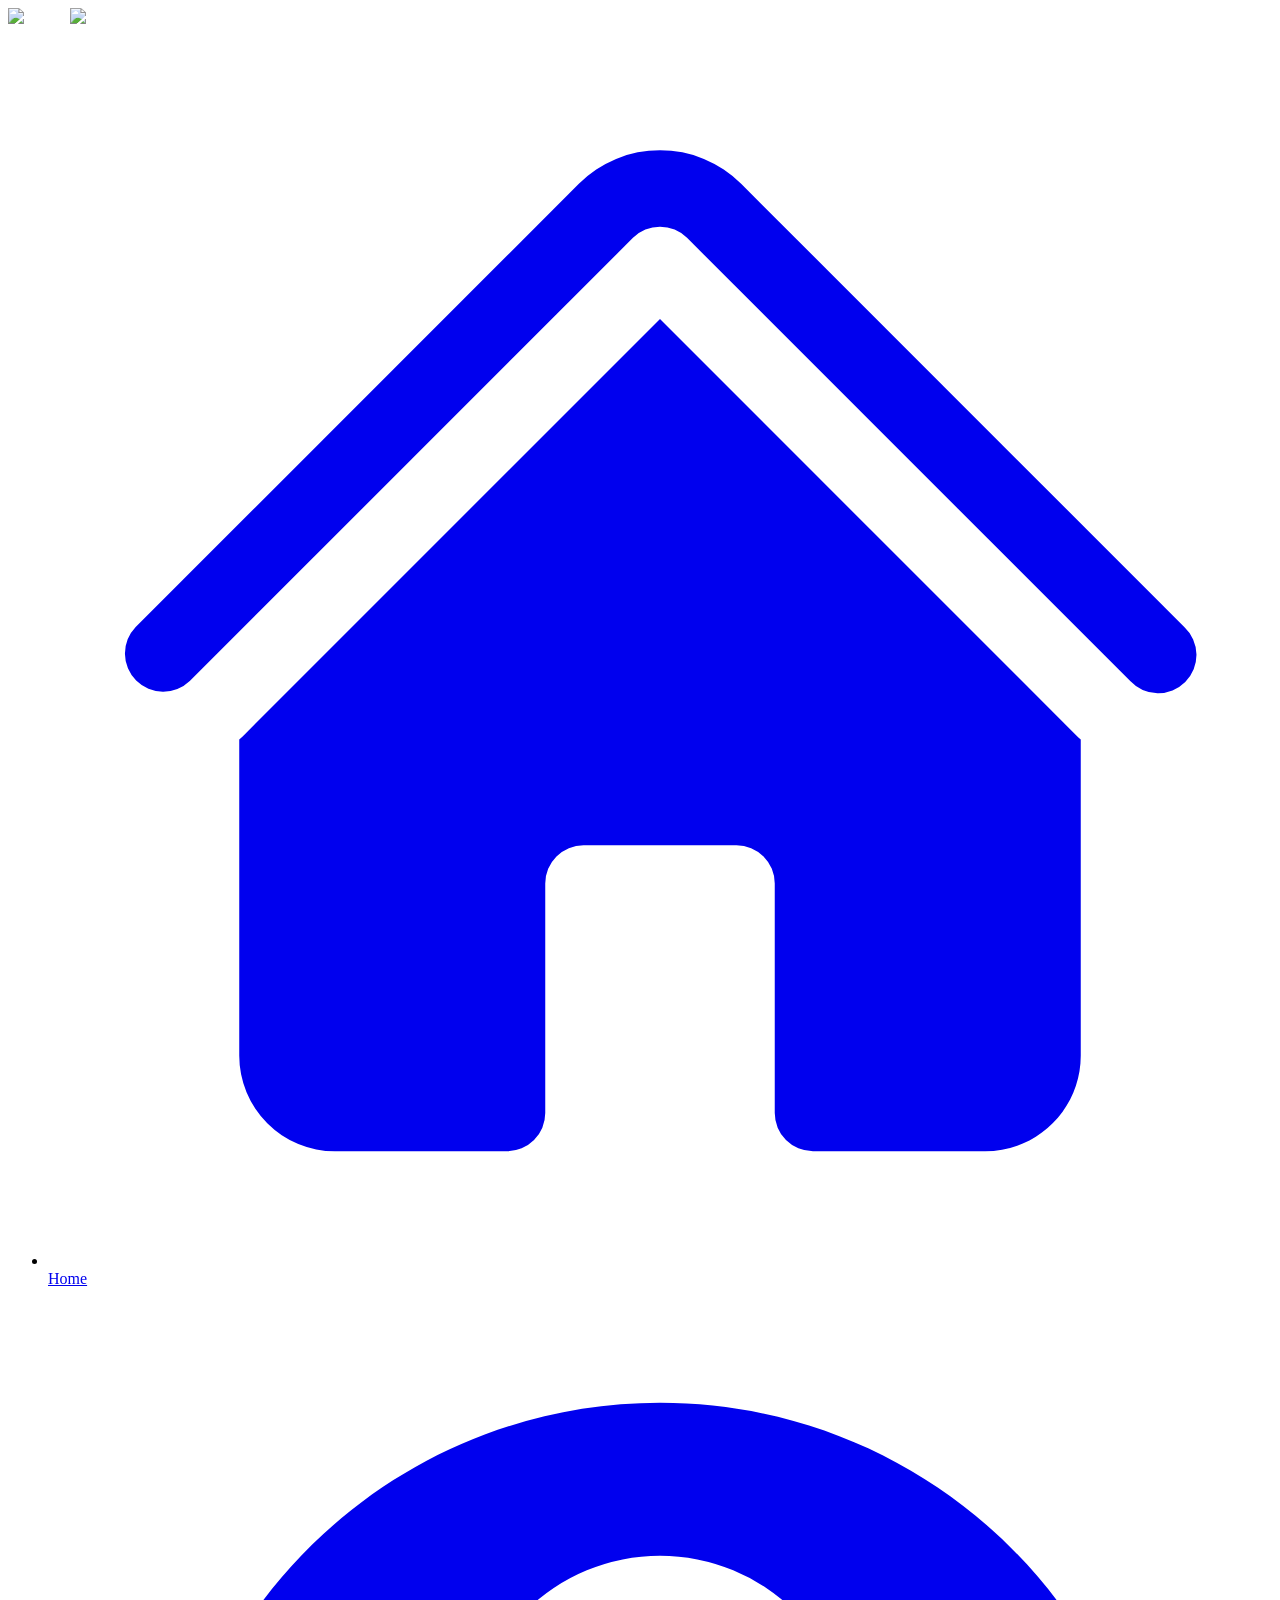
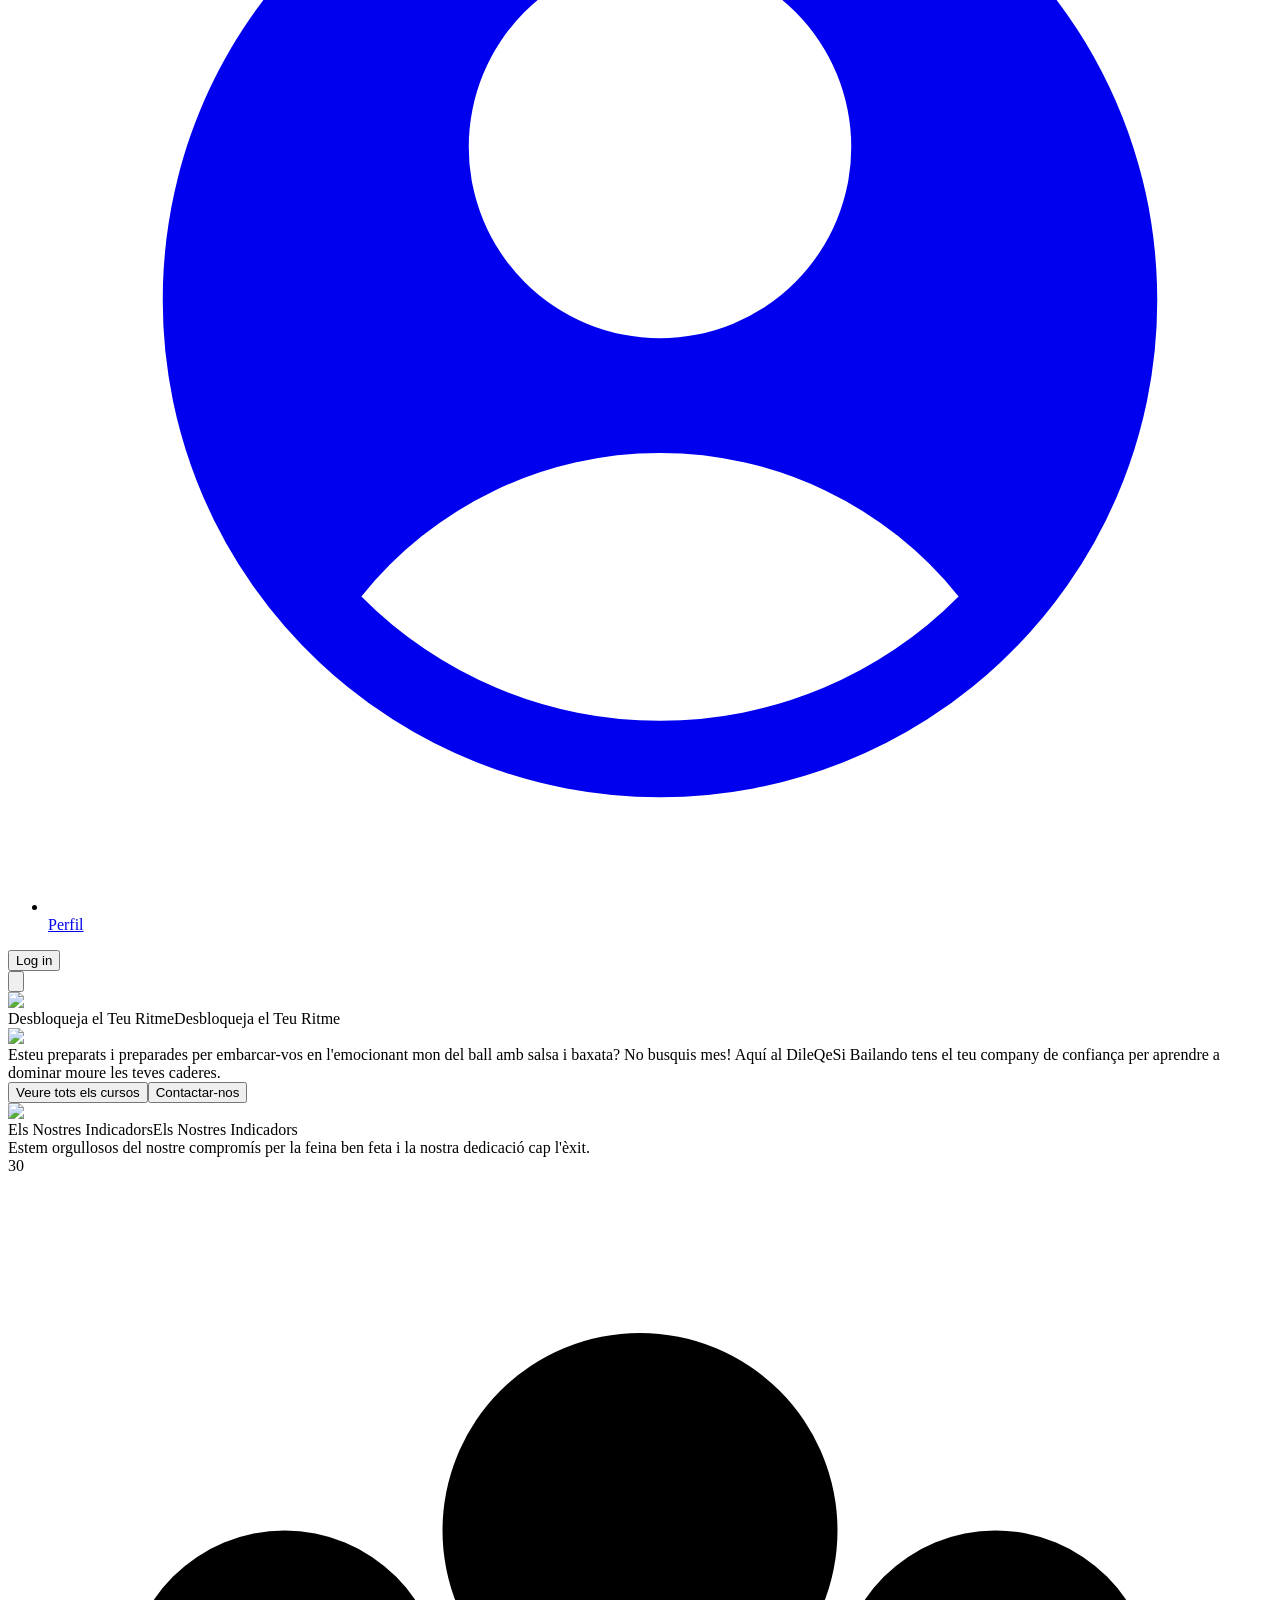
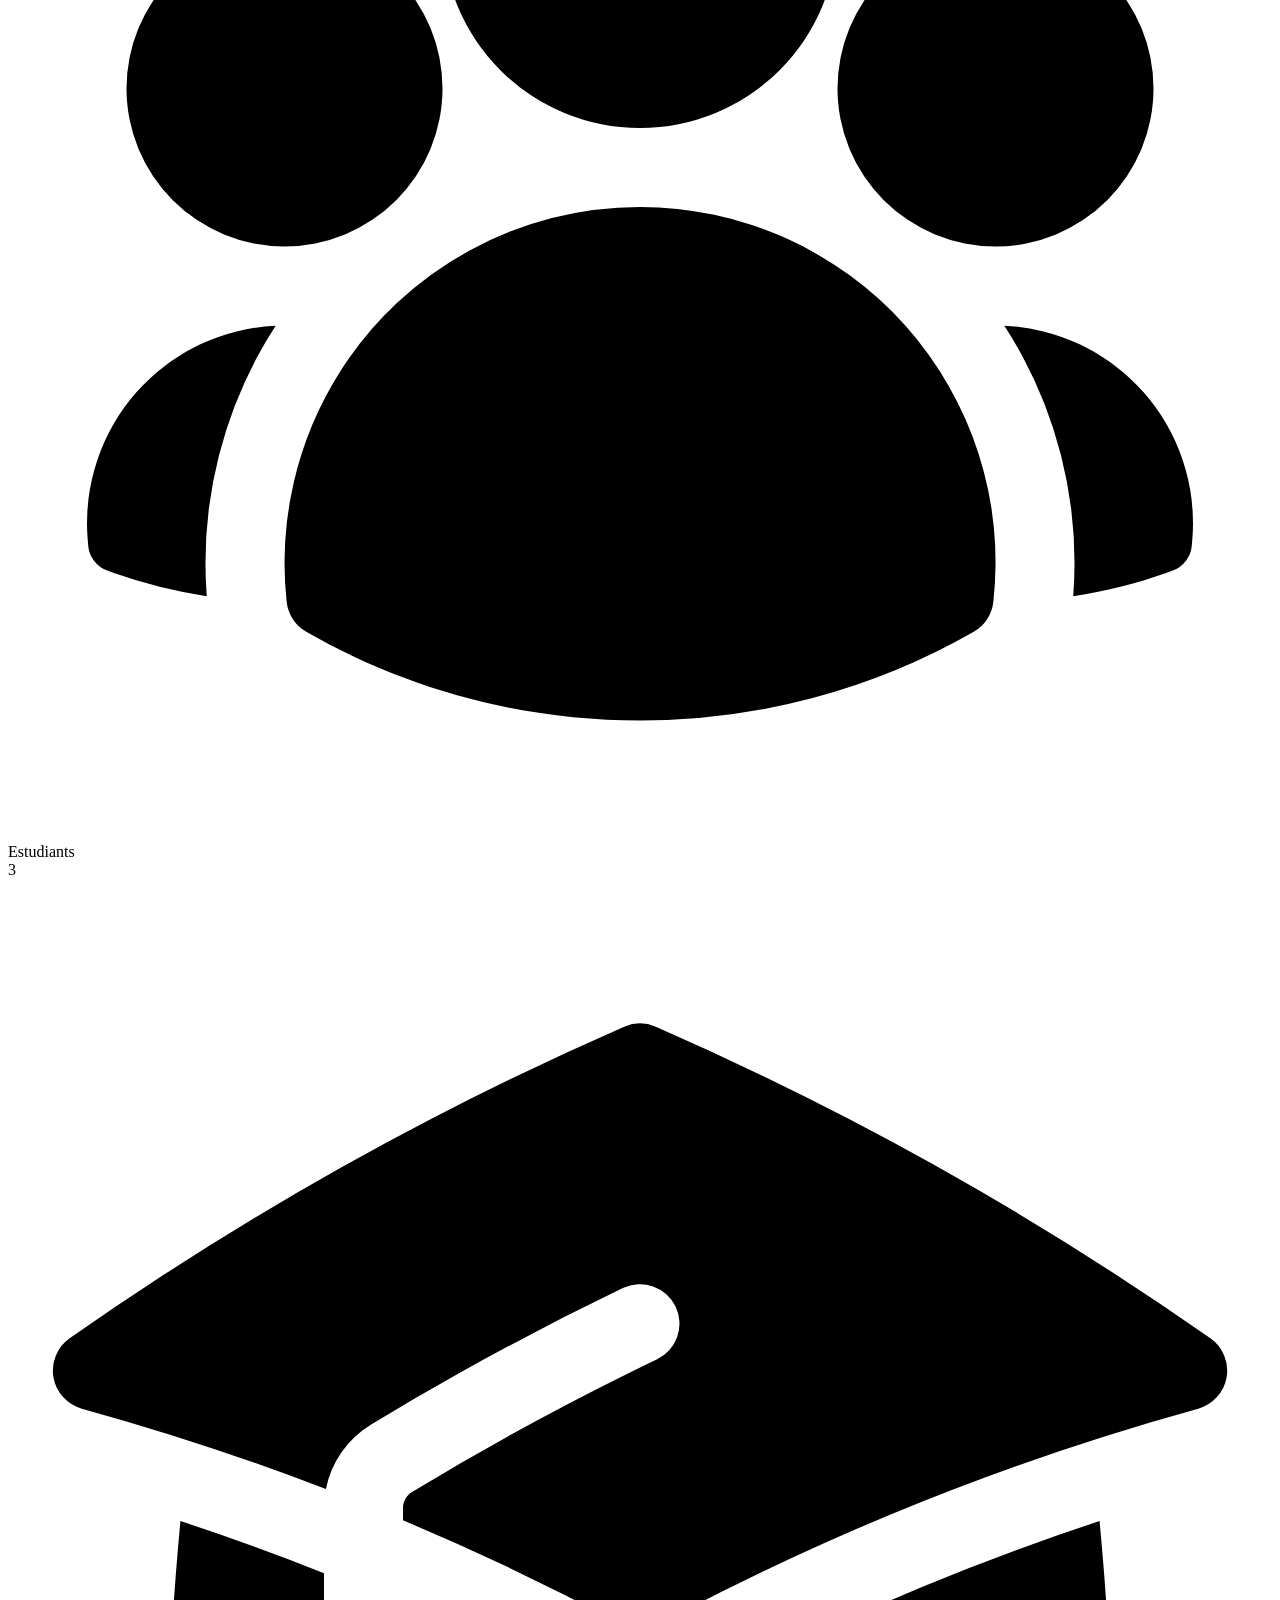
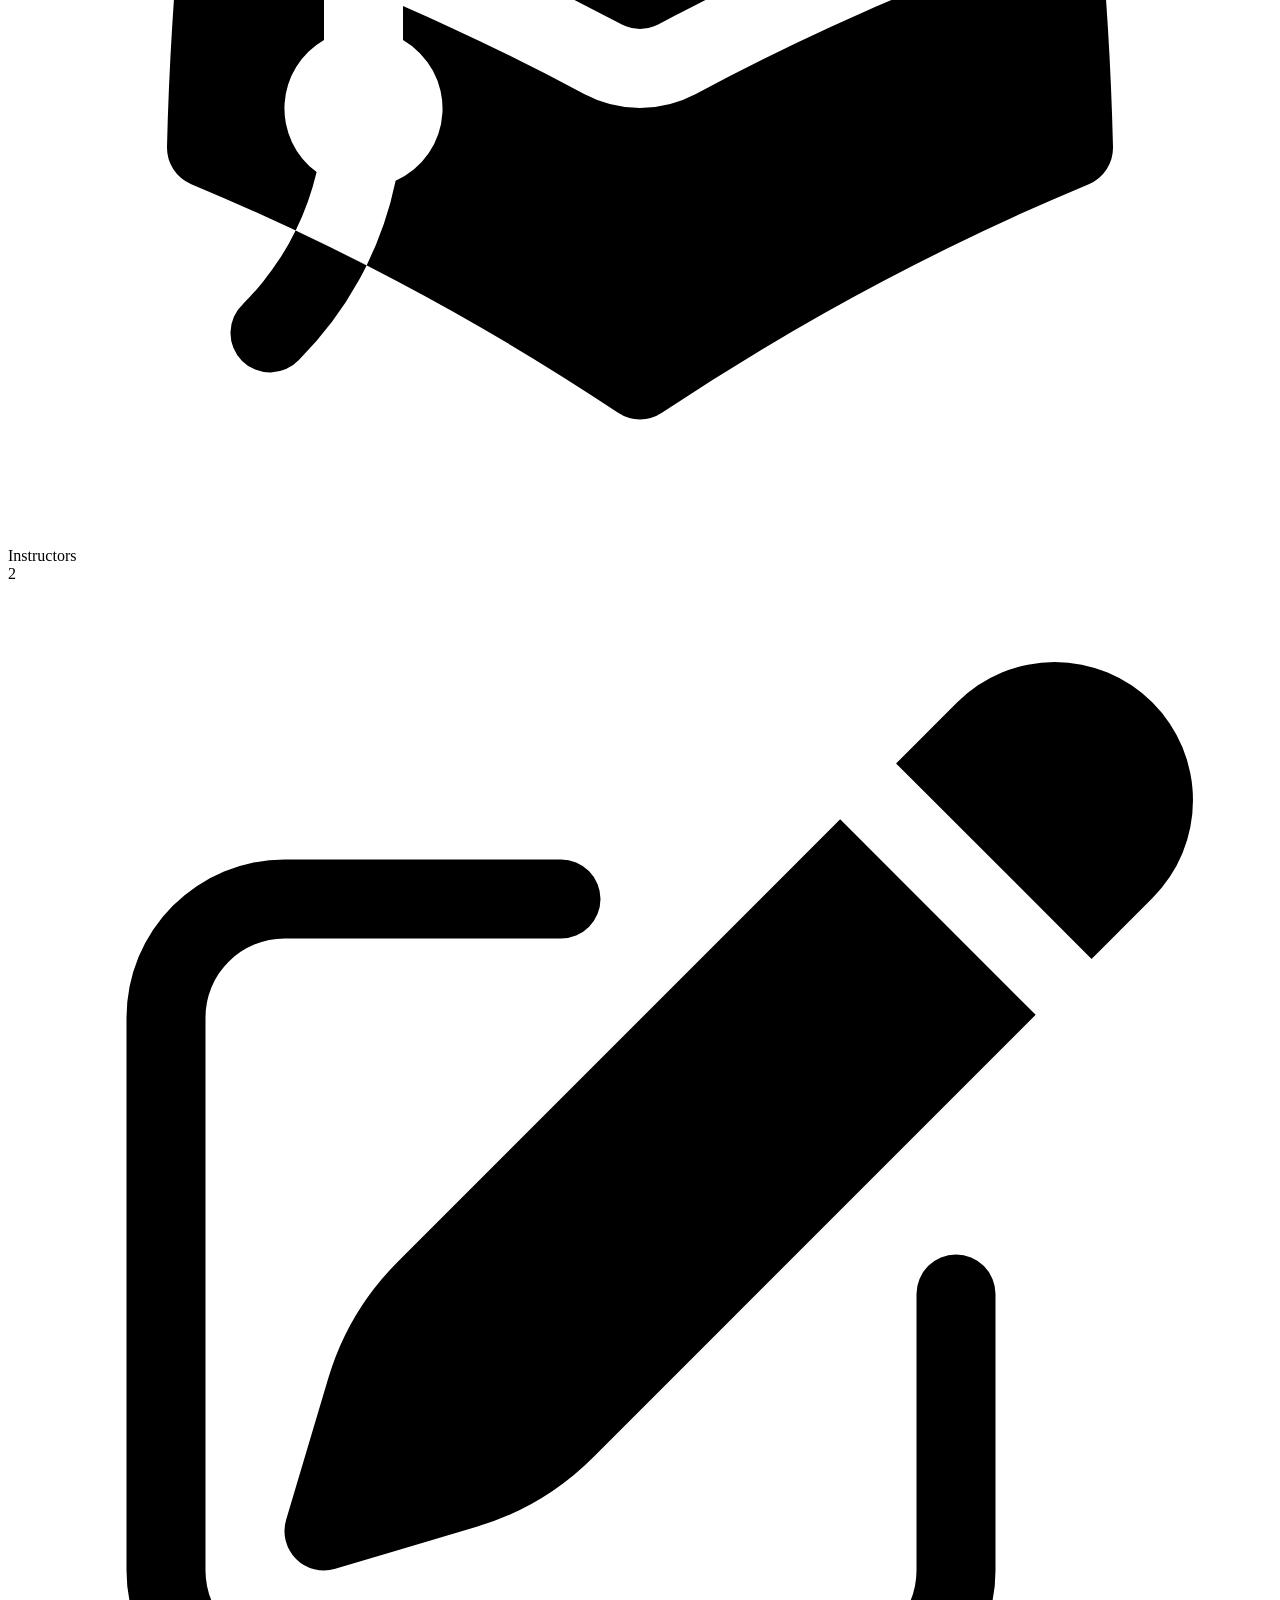
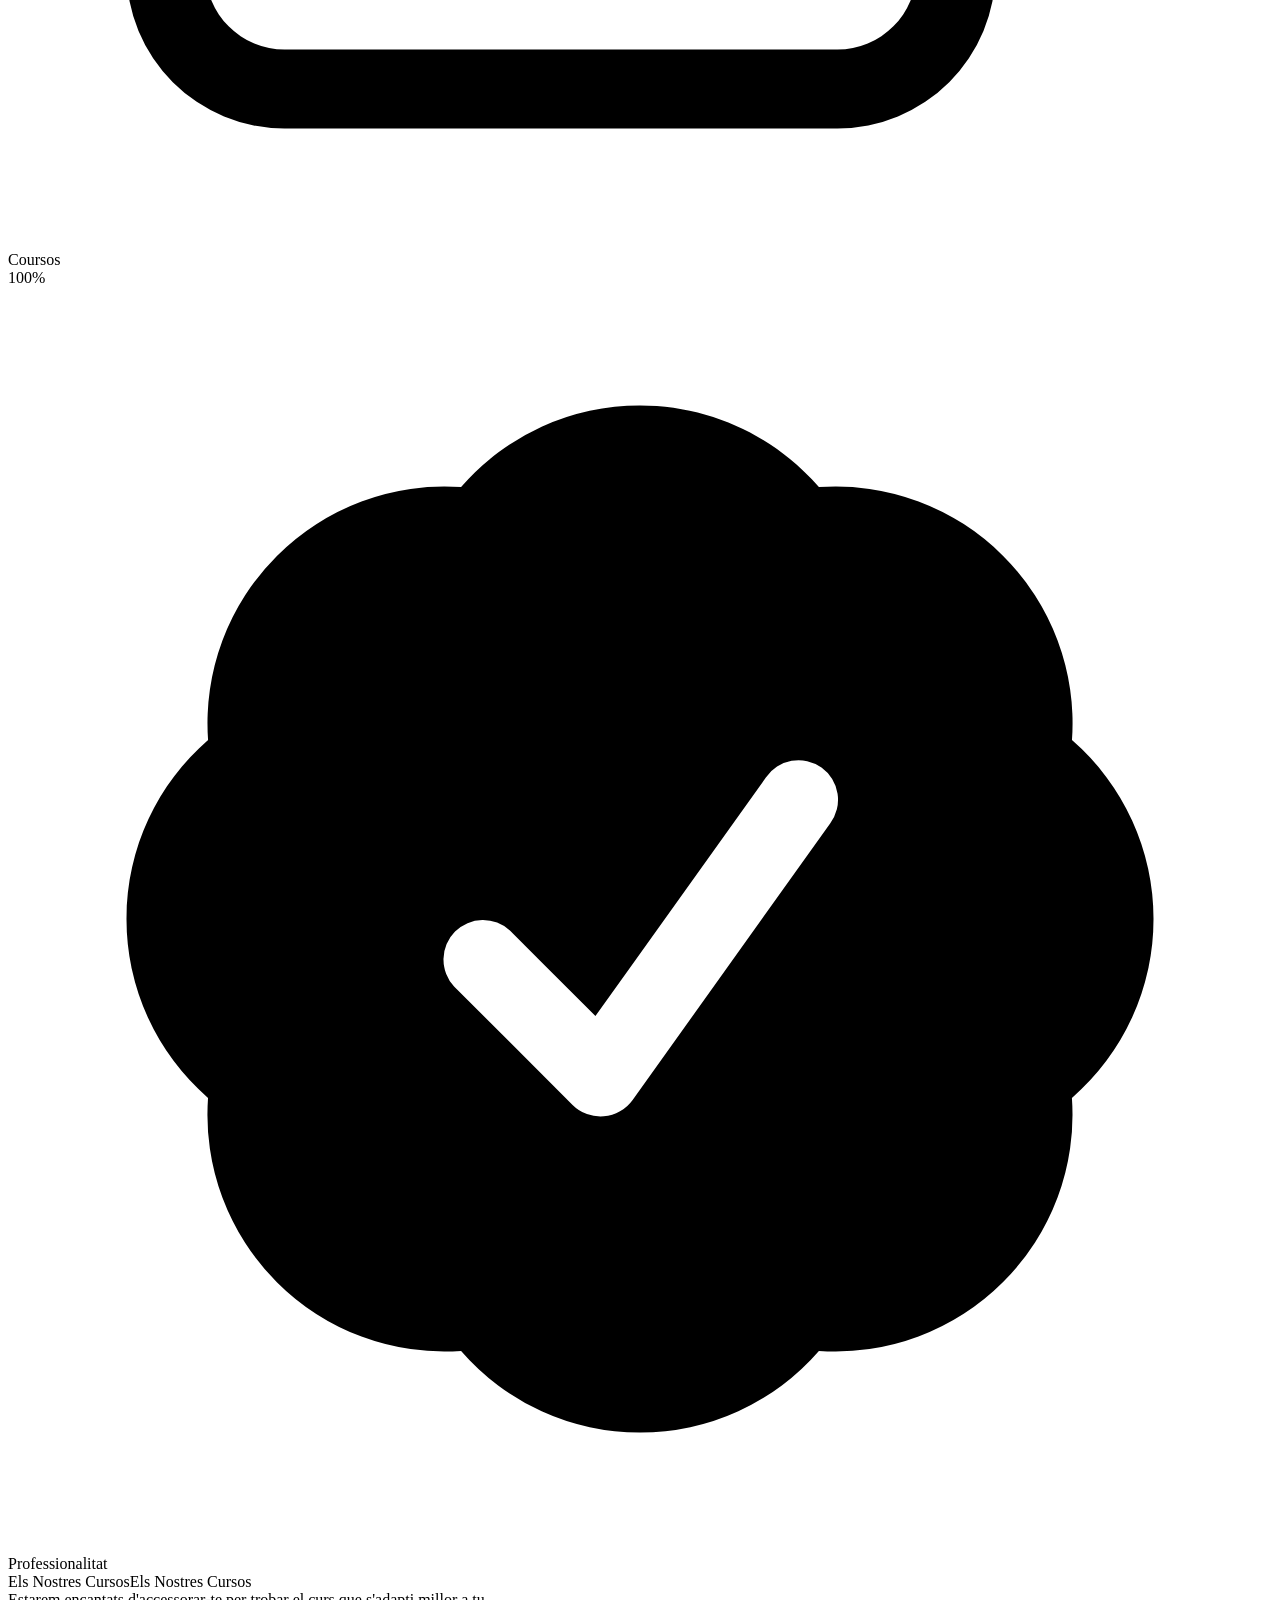
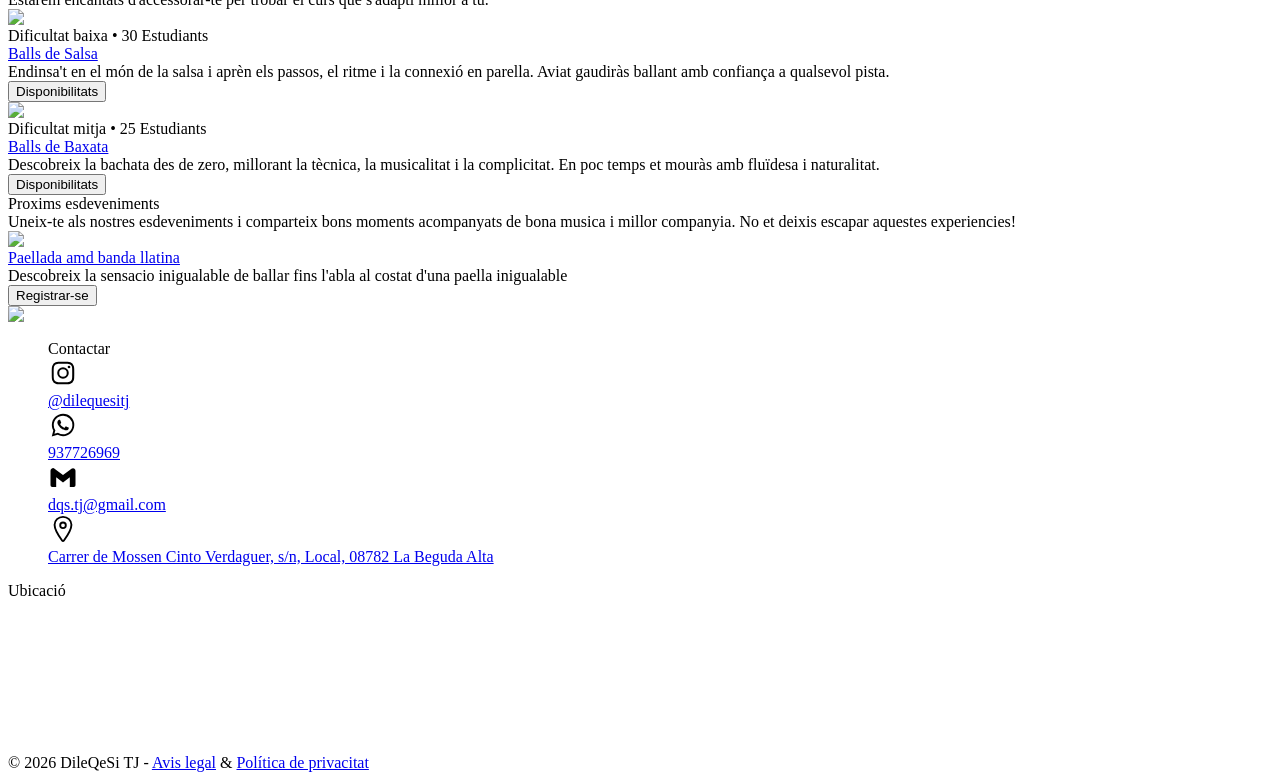
==== commit a9b90d24: "Add files via upload" ====
--- a/index.html
+++ b/index.html
@@ -1 +1,55 @@
-<!DOCTYPE html><html lang="en" class="geist_a71539c9-module__T19VSG__variable roboto_a041e23c-module__WblFga__variable geist_mono_8d43a2aa-module__8Li5zG__variable h-full antialiased"><head><meta charSet="utf-8"/><meta name="viewport" content="width=device-width, initial-scale=1"/><link rel="preload" href="/dqsTJ/_next/static/media/797e433ab948586e-s.p.0r6juujl39pe6.woff2" as="font" crossorigin="" type="font/woff2"/><link rel="preload" href="/dqsTJ/_next/static/media/caa3a2e1cccd8315-s.p.0wgildi0cnwt9.woff2" as="font" crossorigin="" type="font/woff2"/><link rel="preload" href="/dqsTJ/_next/static/media/ce62453a442c7f35-s.p.0a0h245ktd4x0.woff2" as="font" crossorigin="" type="font/woff2"/><link rel="stylesheet" href="/dqsTJ/_next/static/chunks/2y1ggc0qr5if2.css" data-precedence="next"/><link rel="preload" as="script" fetchPriority="low" href="/dqsTJ/_next/static/chunks/12aruqaur5huj.js"/><script src="/dqsTJ/_next/static/chunks/0j1vf-2ey7xr6.js" async=""></script><script src="/dqsTJ/_next/static/chunks/4561u0v7ysn3r.js" async=""></script><script src="/dqsTJ/_next/static/chunks/turbopack-3xd5wqjuoc6ou.js" async=""></script><script src="/dqsTJ/_next/static/chunks/3fntmmi971322.js" async="" crossorigin=""></script><script src="/dqsTJ/_next/static/chunks/04iy51mjary63.js" async="" crossorigin=""></script><script src="/dqsTJ/_next/static/chunks/3q9a0s4clzo5o.js" async="" crossorigin=""></script><title>DQS Bailando</title><meta name="description" content="Latino dance school app"/><link rel="icon" href="/dqsTJ/icon.png?icon.0c2gqe4lk5aiv.png" sizes="250x250" type="image/png"/><meta name="next-size-adjust" content=""/><script src="/dqsTJ/_next/static/chunks/0cz1d0mv5g_q7.js" noModule=""></script></head><body class="min-h-full flex flex-col"><div hidden=""><!--$--><!--/$--></div><div class="px-2 md:px-10 fixed top-4 z-50 w-screen"><div class="mx-auto container 2xl:px-[80px]"><div data-state="closed" data-slot="collapsible" class="z-50 mt-6 relative border-0 pr-3 py-3 pl-6 bg-white/80 backdrop-blur-lg rounded-[12.5px] shadow"><div class="flex items-center justify-between lg:justify-center relative py-2 lg:py-0"><div class="flex items-center justify-between gap-3 lg:absolute lg:left-0"><img alt="bg-img" loading="lazy" width="55" height="55" decoding="async" data-nimg="1" class="rounded-full hidden lg:block" style="color:transparent" src="/dqsTJ/image/DQS_logo.jpg"/><img alt="bg-img" loading="lazy" width="125" height="0" decoding="async" data-nimg="1" class="lg:ms-3" style="color:transparent" src="/dqsTJ/image/DQS_text.png"/></div><ul class="ml-10 hidden items-center gap-8 lg:flex h-[55px]"><li><a href="#" class="flex items-center gap-2 font-medium text-gray-900"><svg xmlns="http://www.w3.org/2000/svg" viewBox="0 0 24 24" fill="currentColor" aria-hidden="true" class="h-5 w-5"><path d="M11.47 3.84a.75.75 0 011.06 0l8.69 8.69a.75.75 0 101.06-1.06l-8.689-8.69a2.25 2.25 0 00-3.182 0l-8.69 8.69a.75.75 0 001.061 1.06l8.69-8.69z"></path><path d="M12 5.432l8.159 8.159c.03.03.06.058.091.086v6.198c0 1.035-.84 1.875-1.875 1.875H15a.75.75 0 01-.75-.75v-4.5a.75.75 0 00-.75-.75h-3a.75.75 0 00-.75.75V21a.75.75 0 01-.75.75H5.625a1.875 1.875 0 01-1.875-1.875v-6.198a2.29 2.29 0 00.091-.086L12 5.43z"></path></svg>Home</a></li><li><a href="#" class="flex items-center gap-2 font-medium text-gray-900"><svg xmlns="http://www.w3.org/2000/svg" viewBox="0 0 24 24" fill="currentColor" aria-hidden="true" class="h-5 w-5"><path fill-rule="evenodd" d="M18.685 19.097A9.723 9.723 0 0021.75 12c0-5.385-4.365-9.75-9.75-9.75S2.25 6.615 2.25 12a9.723 9.723 0 003.065 7.097A9.716 9.716 0 0012 21.75a9.716 9.716 0 006.685-2.653zm-12.54-1.285A7.486 7.486 0 0112 15a7.486 7.486 0 015.855 2.812A8.224 8.224 0 0112 20.25a8.224 8.224 0 01-5.855-2.438zM15.75 9a3.75 3.75 0 11-7.5 0 3.75 3.75 0 017.5 0z" clip-rule="evenodd"></path></svg>Perfil</a></li></ul><div class="hidden items-center gap-4 lg:flex lg:absolute lg:right-0"><a href="#"><button data-slot="button" data-variant="default" data-size="default" class="group/button inline-flex shrink-0 items-center justify-center rounded-lg border border-transparent bg-clip-padding text-sm font-medium whitespace-nowrap transition-all outline-none select-none focus-visible:border-ring focus-visible:ring-3 focus-visible:ring-ring/50 active:not-aria-[haspopup]:translate-y-px disabled:pointer-events-none disabled:opacity-50 aria-invalid:border-destructive aria-invalid:ring-3 aria-invalid:ring-destructive/20 dark:aria-invalid:border-destructive/50 dark:aria-invalid:ring-destructive/40 [&amp;_svg]:pointer-events-none [&amp;_svg]:shrink-0 [&amp;_svg:not([class*=&#x27;size-&#x27;])]:size-4 bg-primary text-primary-foreground hover:bg-primary/80 h-8 gap-1.5 px-2.5 has-data-[icon=inline-end]:pr-2 has-data-[icon=inline-start]:pl-2 cursor-pointer !font-bold !uppercase !py-5 !px-6" color="gray">Log in</button></a></div><button type="button" aria-expanded="false" data-state="closed" data-slot="collapsible-trigger" class="ml-auto inline-block lg:hidden cursor-pointer"><svg xmlns="http://www.w3.org/2000/svg" viewBox="0 0 24 24" fill="currentColor" aria-hidden="true" stroke-width="2" class="h-6 w-6"><path fill-rule="evenodd" d="M3 6.75A.75.75 0 013.75 6h16.5a.75.75 0 010 1.5H3.75A.75.75 0 013 6.75zM3 12a.75.75 0 01.75-.75h16.5a.75.75 0 010 1.5H3.75A.75.75 0 013 12zm0 5.25a.75.75 0 01.75-.75h16.5a.75.75 0 010 1.5H3.75a.75.75 0 01-.75-.75z" clip-rule="evenodd"></path></svg></button></div><div data-state="closed" id="radix-_R_1avb_" hidden="" data-slot="collapsible-content" class="data-[state=closed]:animate-collapsible-up data-[state=open]:animate-collapsible-down overflow-hidden duration-300"></div></div></div></div><div class="!flex w-full items-center justify-between px-2 md:px-10 relative overflow-hidden"><img alt="bg-img" loading="lazy" width="1200" height="1200" decoding="async" data-nimg="1" class="absolute inset-0 ml-auto absolute bottom-0 left-0 h-full rounded-bl-[100px] object-cover object-center" style="color:transparent" src="/dqsTJ/image/hero_bg.jpg"/><div class="container mx-auto mt-[150px] mb-[150px] 2xl:px-[80px]"><div class="grid grid-cols-12 text-center lg:text-left"><div data-slot="card" data-size="default" class="group/card flex flex-col gap-(--card-spacing) overflow-hidden text-sm text-card-foreground ring-foreground/10 [--card-spacing:--spacing(4)] has-data-[slot=card-footer]:pb-0 has-[&gt;img:first-child]:pt-0 data-[size=sm]:[--card-spacing:--spacing(3)] data-[size=sm]:has-data-[slot=card-footer]:pb-0 *:[img:first-child]:rounded-t-xl *:[img:last-child]:rounded-b-xl col-span-full rounded-xl border border-white bg-white/90 p-8 shadow-lg ring-0 shadow-black/10 backdrop-blur-sm backdrop-saturate-200 xl:col-span-7"><div class="lg:text-5xl !leading-snug text-3xl sm:text-4xl lg:max-w-3xl font-semibold">Desbolqueja el teu ritme amb el poder del ball</div><div class="md:hidden mt-5"><img alt="bg-img" loading="lazy" width="200" height="200" decoding="async" data-nimg="1" class="rounded-full mx-auto w-[200px]" style="color:transparent" src="/dqsTJ/image/DQS_logo.jpg"/></div><div class="mb-10 mt-6 !text-gray-900 text-base sm:text-lg">Esteu preparats i preparades per embarcar-vos en l&#x27;emocionant mon del ball amb salsa i baxata? No busquis mes! Aquí al DileQeSi Bailando tens el teu company de confiança per aprendre a dominar moure les teves caderes.</div><div class="mb-8 flex flex-col md:flex-row justify-center md:items-end gap-4 lg:justify-start"><a href="#courses"><button data-slot="button" data-variant="default" data-size="default" class="group/button inline-flex shrink-0 items-center justify-center rounded-lg border border-transparent bg-clip-padding text-sm font-medium whitespace-nowrap transition-all outline-none select-none focus-visible:border-ring focus-visible:ring-3 focus-visible:ring-ring/50 active:not-aria-[haspopup]:translate-y-px disabled:pointer-events-none disabled:opacity-50 aria-invalid:border-destructive aria-invalid:ring-3 aria-invalid:ring-destructive/20 dark:aria-invalid:border-destructive/50 dark:aria-invalid:ring-destructive/40 [&amp;_svg]:pointer-events-none [&amp;_svg]:shrink-0 [&amp;_svg:not([class*=&#x27;size-&#x27;])]:size-4 bg-primary text-primary-foreground hover:bg-primary/80 h-8 gap-1.5 px-2.5 has-data-[icon=inline-end]:pr-2 has-data-[icon=inline-start]:pl-2 w-full md:mb-1 cursor-pointer !font-bold !uppercase !py-5 !px-6" color="gray">Veure tots els cursos</button></a><a href="#contactus"><button data-slot="button" data-variant="default" data-size="default" class="group/button inline-flex shrink-0 items-center justify-center rounded-lg border border-transparent bg-clip-padding text-sm font-medium whitespace-nowrap transition-all outline-none select-none focus-visible:border-ring focus-visible:ring-3 focus-visible:ring-ring/50 active:not-aria-[haspopup]:translate-y-px disabled:pointer-events-none disabled:opacity-50 aria-invalid:border-destructive aria-invalid:ring-3 aria-invalid:ring-destructive/20 dark:aria-invalid:border-destructive/50 dark:aria-invalid:ring-destructive/40 [&amp;_svg]:pointer-events-none [&amp;_svg]:shrink-0 [&amp;_svg:not([class*=&#x27;size-&#x27;])]:size-4 bg-primary text-primary-foreground hover:bg-primary/80 h-8 gap-1.5 px-2.5 has-data-[icon=inline-end]:pr-2 has-data-[icon=inline-start]:pl-2 w-full md:mb-1 cursor-pointer !font-bold !uppercase !py-5 !px-6" color="gray">Contactar-nos</button></a><div class="flex-grow"></div><div class="col-span-1 lg:mb-0 md:col-span-2 lg:col-span-1 hidden md:block"><img alt="bg-img" loading="lazy" width="200" height="200" decoding="async" data-nimg="1" class="rounded-full mx-auto lg:mx-0 w-[200px] md:w-[100px]" style="color:transparent" src="/dqsTJ/image/DQS_logo.jpg"/></div></div></div></div></div></div><section class="px-2 md:px-8"><div class="container mx-auto mt-20 text-center lg:text-left 2xl:px-[80px]"><div class="grid place-items-center text-center"><div color="blue-gray" class="mb-2 text-3xl sm:text-4xl font-bold">Explora els nostres impresionants indicadors</div><div class="mx-auto mb-8 md:mb-16 w-full !text-gray-400 lg:w-5/12 text-base sm:text-lg font-medium">Estem orgullosos del nostre compromís per la feina ben feta i la nostra dedicació cap l&#x27;èxit.</div></div><div class="grid gap-y-5 md:gap-y-16 gap-x-10 md:grid-cols-2 lg:grid-cols-4"><div data-slot="card" data-size="default" class="group/card flex flex-col gap-(--card-spacing) overflow-hidden rounded-xl bg-card py-(--card-spacing) text-sm text-card-foreground ring-1 ring-foreground/10 [--card-spacing:--spacing(4)] has-data-[slot=card-footer]:pb-0 has-[&gt;img:first-child]:pt-0 data-[size=sm]:[--card-spacing:--spacing(3)] data-[size=sm]:has-data-[slot=card-footer]:pb-0 *:[img:first-child]:rounded-t-xl *:[img:last-child]:rounded-b-xl items-center !ring-0"><div color="blue-gray" class="mb-[-5px] mt-4 text-5xl font-bold">30</div><div class="flex text-gray-400 mb-2"><svg xmlns="http://www.w3.org/2000/svg" viewBox="0 0 24 24" fill="currentColor" aria-hidden="true" class="w-4 me-1"><path fill-rule="evenodd" d="M8.25 6.75a3.75 3.75 0 117.5 0 3.75 3.75 0 01-7.5 0zM15.75 9.75a3 3 0 116 0 3 3 0 01-6 0zM2.25 9.75a3 3 0 116 0 3 3 0 01-6 0zM6.31 15.117A6.745 6.745 0 0112 12a6.745 6.745 0 016.709 7.498.75.75 0 01-.372.568A12.696 12.696 0 0112 21.75c-2.305 0-4.47-.612-6.337-1.684a.75.75 0 01-.372-.568 6.787 6.787 0 011.019-4.38z" clip-rule="evenodd"></path><path d="M5.082 14.254a8.287 8.287 0 00-1.308 5.135 9.687 9.687 0 01-1.764-.44l-.115-.04a.563.563 0 01-.373-.487l-.01-.121a3.75 3.75 0 013.57-4.047zM20.226 19.389a8.287 8.287 0 00-1.308-5.135 3.75 3.75 0 013.57 4.047l-.01.121a.563.563 0 01-.373.486l-.115.04c-.567.2-1.156.349-1.764.441z"></path></svg><div class="font-medium">Estudiants</div></div></div><div data-slot="card" data-size="default" class="group/card flex flex-col gap-(--card-spacing) overflow-hidden rounded-xl bg-card py-(--card-spacing) text-sm text-card-foreground ring-1 ring-foreground/10 [--card-spacing:--spacing(4)] has-data-[slot=card-footer]:pb-0 has-[&gt;img:first-child]:pt-0 data-[size=sm]:[--card-spacing:--spacing(3)] data-[size=sm]:has-data-[slot=card-footer]:pb-0 *:[img:first-child]:rounded-t-xl *:[img:last-child]:rounded-b-xl items-center !ring-0"><div color="blue-gray" class="mb-[-5px] mt-4 text-5xl font-bold">3</div><div class="flex text-gray-400 mb-2"><svg xmlns="http://www.w3.org/2000/svg" viewBox="0 0 24 24" fill="currentColor" aria-hidden="true" class="w-4 me-1"><path d="M11.7 2.805a.75.75 0 01.6 0A60.65 60.65 0 0122.83 8.72a.75.75 0 01-.231 1.337 49.949 49.949 0 00-9.902 3.912l-.003.002-.34.18a.75.75 0 01-.707 0A50.009 50.009 0 007.5 12.174v-.224c0-.131.067-.248.172-.311a54.614 54.614 0 014.653-2.52.75.75 0 00-.65-1.352 56.129 56.129 0 00-4.78 2.589 1.858 1.858 0 00-.859 1.228 49.803 49.803 0 00-4.634-1.527.75.75 0 01-.231-1.337A60.653 60.653 0 0111.7 2.805z"></path><path d="M13.06 15.473a48.45 48.45 0 017.666-3.282c.134 1.414.22 2.843.255 4.285a.75.75 0 01-.46.71 47.878 47.878 0 00-8.105 4.342.75.75 0 01-.832 0 47.877 47.877 0 00-8.104-4.342.75.75 0 01-.461-.71c.035-1.442.121-2.87.255-4.286A48.4 48.4 0 016 13.18v1.27a1.5 1.5 0 00-.14 2.508c-.09.38-.222.753-.397 1.11.452.213.901.434 1.346.661a6.729 6.729 0 00.551-1.608 1.5 1.5 0 00.14-2.67v-.645a48.549 48.549 0 013.44 1.668 2.25 2.25 0 002.12 0z"></path><path d="M4.462 19.462c.42-.419.753-.89 1-1.394.453.213.902.434 1.347.661a6.743 6.743 0 01-1.286 1.794.75.75 0 11-1.06-1.06z"></path></svg><div class="font-medium">Instructors</div></div></div><div data-slot="card" data-size="default" class="group/card flex flex-col gap-(--card-spacing) overflow-hidden rounded-xl bg-card py-(--card-spacing) text-sm text-card-foreground ring-1 ring-foreground/10 [--card-spacing:--spacing(4)] has-data-[slot=card-footer]:pb-0 has-[&gt;img:first-child]:pt-0 data-[size=sm]:[--card-spacing:--spacing(3)] data-[size=sm]:has-data-[slot=card-footer]:pb-0 *:[img:first-child]:rounded-t-xl *:[img:last-child]:rounded-b-xl items-center !ring-0"><div color="blue-gray" class="mb-[-5px] mt-4 text-5xl font-bold">2</div><div class="flex text-gray-400 mb-2"><svg xmlns="http://www.w3.org/2000/svg" viewBox="0 0 24 24" fill="currentColor" aria-hidden="true" class="w-4 me-1"><path d="M21.731 2.269a2.625 2.625 0 00-3.712 0l-1.157 1.157 3.712 3.712 1.157-1.157a2.625 2.625 0 000-3.712zM19.513 8.199l-3.712-3.712-8.4 8.4a5.25 5.25 0 00-1.32 2.214l-.8 2.685a.75.75 0 00.933.933l2.685-.8a5.25 5.25 0 002.214-1.32l8.4-8.4z"></path><path d="M5.25 5.25a3 3 0 00-3 3v10.5a3 3 0 003 3h10.5a3 3 0 003-3V13.5a.75.75 0 00-1.5 0v5.25a1.5 1.5 0 01-1.5 1.5H5.25a1.5 1.5 0 01-1.5-1.5V8.25a1.5 1.5 0 011.5-1.5h5.25a.75.75 0 000-1.5H5.25z"></path></svg><div class="font-medium">Coursos</div></div></div><div data-slot="card" data-size="default" class="group/card flex flex-col gap-(--card-spacing) overflow-hidden rounded-xl bg-card py-(--card-spacing) text-sm text-card-foreground ring-1 ring-foreground/10 [--card-spacing:--spacing(4)] has-data-[slot=card-footer]:pb-0 has-[&gt;img:first-child]:pt-0 data-[size=sm]:[--card-spacing:--spacing(3)] data-[size=sm]:has-data-[slot=card-footer]:pb-0 *:[img:first-child]:rounded-t-xl *:[img:last-child]:rounded-b-xl items-center !ring-0"><div color="blue-gray" class="mb-[-5px] mt-4 text-5xl font-bold">100%</div><div class="flex text-gray-400 mb-2"><svg xmlns="http://www.w3.org/2000/svg" viewBox="0 0 24 24" fill="currentColor" aria-hidden="true" class="w-4 me-1"><path fill-rule="evenodd" d="M8.603 3.799A4.49 4.49 0 0112 2.25c1.357 0 2.573.6 3.397 1.549a4.49 4.49 0 013.498 1.307 4.491 4.491 0 011.307 3.497A4.49 4.49 0 0121.75 12a4.49 4.49 0 01-1.549 3.397 4.491 4.491 0 01-1.307 3.497 4.491 4.491 0 01-3.497 1.307A4.49 4.49 0 0112 21.75a4.49 4.49 0 01-3.397-1.549 4.49 4.49 0 01-3.498-1.306 4.491 4.491 0 01-1.307-3.498A4.49 4.49 0 012.25 12c0-1.357.6-2.573 1.549-3.397a4.49 4.49 0 011.307-3.497 4.49 4.49 0 013.497-1.307zm7.007 6.387a.75.75 0 10-1.22-.872l-3.236 4.53L9.53 12.22a.75.75 0 00-1.06 1.06l2.25 2.25a.75.75 0 001.14-.094l3.75-5.25z" clip-rule="evenodd"></path></svg><div class="font-medium">Professionalitat</div></div></div></div></div></section><section id="courses" class="px-2 md:px-8"><div class="container mx-auto mb-20 md:mb-24 text-center mt-20 md:mt-24 2xl:px-[80px]"><div color="blue-gray" class="text-3xl sm:text-4xl font-bold">Els nostres Cursos</div><div class="mt-2 mx-auto w-full px-4 !text-gray-400 lg:w-6/12 lg:px-8 text-base sm:text-lg font-medium">Estarem encantats d&#x27;accessorar-te per trobar el curs que s&#x27;adapti millor a tu.</div></div><div class="grid grid-cols-12"><span class="md:col-span-1 lg:col-span-2"></span><div class="col-span-12 container mx-auto grid grid-cols-1 gap-x-10 gap-y-24 md:grid-cols-2 md:col-span-10 lg:col-span-8 lg:gap-x-14"><div data-slot="card" data-size="default" class="group/card flex flex-col gap-(--card-spacing) rounded-xl bg-card py-(--card-spacing) text-sm text-card-foreground ring-1 ring-foreground/10 [--card-spacing:--spacing(4)] has-data-[slot=card-footer]:pb-0 has-[&gt;img:first-child]:pt-0 data-[size=sm]:[--card-spacing:--spacing(3)] data-[size=sm]:has-data-[slot=card-footer]:pb-0 *:[img:first-child]:rounded-t-xl *:[img:last-child]:rounded-b-xl border relative overflow-visible !shadow !ring-0 px-[3%]"><div class="h-64 w-[90%] absolute top-[-25px] left-[5%] rounded-[12.5px] overflow-hidden !shadow-lg"><img alt="Balls de Salsa" loading="lazy" width="768" height="768" decoding="async" data-nimg="1" class="h-full w-full object-cover scale-[1.1]" style="color:transparent" src="/dqsTJ/image/demo_1.jpg"/></div><div class="h-54"></div><div data-slot="card-content" class="px-(--card-spacing)"><div class="flex items-center gap-2"><div color="blue" class="mb-2 font-normal text-gray-400 text-sm">Dificultat baixa • 30 Estudiants</div></div><a href="#" class="transition-colors hover:text-gray-900"><div class="mb-2 normal-case text-lg font-semibold">Balls de Salsa</div></a><div class="mb-6 font-normal !text-gray-500 text-base">Endinsa&#x27;t en el món de la salsa i aprèn els passos, el ritme i la connexió en parella. Aviat gaudiràs ballant amb confiança a qualsevol pista.</div><button data-slot="button" data-variant="default" data-size="default" class="group/button inline-flex shrink-0 items-center justify-center rounded-lg border border-transparent bg-clip-padding text-sm font-medium whitespace-nowrap transition-all outline-none select-none focus-visible:border-ring focus-visible:ring-3 focus-visible:ring-ring/50 active:not-aria-[haspopup]:translate-y-px disabled:pointer-events-none disabled:opacity-50 aria-invalid:border-destructive aria-invalid:ring-3 aria-invalid:ring-destructive/20 dark:aria-invalid:border-destructive/50 dark:aria-invalid:ring-destructive/40 [&amp;_svg]:pointer-events-none [&amp;_svg]:shrink-0 [&amp;_svg:not([class*=&#x27;size-&#x27;])]:size-4 bg-primary hover:bg-primary/80 h-8 gap-1.5 px-2.5 has-data-[icon=inline-end]:pr-2 has-data-[icon=inline-start]:pl-2 !bg-white !border-black text-black hover:!bg-gray-100 cursor-pointer !font-bold !uppercase !py-5 !px-6">Disponibilitats</button></div></div><div data-slot="card" data-size="default" class="group/card flex flex-col gap-(--card-spacing) rounded-xl bg-card py-(--card-spacing) text-sm text-card-foreground ring-1 ring-foreground/10 [--card-spacing:--spacing(4)] has-data-[slot=card-footer]:pb-0 has-[&gt;img:first-child]:pt-0 data-[size=sm]:[--card-spacing:--spacing(3)] data-[size=sm]:has-data-[slot=card-footer]:pb-0 *:[img:first-child]:rounded-t-xl *:[img:last-child]:rounded-b-xl border relative overflow-visible !shadow !ring-0 px-[3%]"><div class="h-64 w-[90%] absolute top-[-25px] left-[5%] rounded-[12.5px] overflow-hidden !shadow-lg"><img alt="Balls de Baxata" loading="lazy" width="768" height="768" decoding="async" data-nimg="1" class="h-full w-full object-cover scale-[1.1]" style="color:transparent" src="/dqsTJ/image/demo_3.jpg"/></div><div class="h-54"></div><div data-slot="card-content" class="px-(--card-spacing)"><div class="flex items-center gap-2"><div color="blue" class="mb-2 font-normal text-gray-400 text-sm">Dificultat mitja • 25 Estudiants</div></div><a href="#" class="transition-colors hover:text-gray-900"><div class="mb-2 normal-case text-lg font-semibold">Balls de Baxata</div></a><div class="mb-6 font-normal !text-gray-500 text-base">Descobreix la bachata des de zero, millorant la tècnica, la musicalitat i la complicitat. En poc temps et mouràs amb fluïdesa i naturalitat.</div><button data-slot="button" data-variant="default" data-size="default" class="group/button inline-flex shrink-0 items-center justify-center rounded-lg border border-transparent bg-clip-padding text-sm font-medium whitespace-nowrap transition-all outline-none select-none focus-visible:border-ring focus-visible:ring-3 focus-visible:ring-ring/50 active:not-aria-[haspopup]:translate-y-px disabled:pointer-events-none disabled:opacity-50 aria-invalid:border-destructive aria-invalid:ring-3 aria-invalid:ring-destructive/20 dark:aria-invalid:border-destructive/50 dark:aria-invalid:ring-destructive/40 [&amp;_svg]:pointer-events-none [&amp;_svg]:shrink-0 [&amp;_svg:not([class*=&#x27;size-&#x27;])]:size-4 bg-primary hover:bg-primary/80 h-8 gap-1.5 px-2.5 has-data-[icon=inline-end]:pr-2 has-data-[icon=inline-start]:pl-2 !bg-white !border-black text-black hover:!bg-gray-100 cursor-pointer !font-bold !uppercase !py-5 !px-6">Disponibilitats</button></div></div></div><span class="md:col-span-1 lg:col-span-2"></span></div></section><section class="py-20 px-2 md:px-8"><div class="container mx-auto mb-14 md:mb-20 text-center 2xl:px-[80px]"><div class="mb-4 text-3xl sm:text-4xl font-bold">Proxims esdeveniments</div><div class="mx-auto w-full px-4 !text-gray-400 lg:w-6/12 text-base sm:text-lg font-medium">Uneix-te als nostres esdeveniments i comparteix bons moments acompanyats de bona musica i millor companyia. No et deixis escapar aquestes experiencies!</div></div><div class="grid grid-cols-12"><span class="md:col-span-3 lg:col-span-4"></span><div class="px-3 md:px-0 col-span-12 container mx-auto grid grid-cols-1 gap-x-10 gap-y-20 md:col-span-6 lg:col-span-4"><div data-slot="card" data-size="default" class="group/card flex flex-col gap-(--card-spacing) overflow-hidden rounded-xl bg-card py-(--card-spacing) text-sm text-card-foreground ring-foreground/10 [--card-spacing:--spacing(4)] has-data-[slot=card-footer]:pb-0 has-[&gt;img:first-child]:pt-0 data-[size=sm]:[--card-spacing:--spacing(3)] data-[size=sm]:has-data-[slot=card-footer]:pb-0 *:[img:first-child]:rounded-t-xl *:[img:last-child]:rounded-b-xl ring-0"><div class="mx-0 mt-0 mb-2 h-48 rounded-[12.5px] overflow-hidden"><img alt="Paellada amd banda llatina" loading="lazy" width="768" height="768" decoding="async" data-nimg="1" class="h-full w-full object-cover" style="color:transparent" src="/dqsTJ/image/demo_2.jpg"/></div><div data-slot="card-content" class="p-0"><a href="#" class="text-blue-gray-900 transition-colors hover:text-gray-800"><div class="mb-2 font-semibold text-lg">Paellada amd banda llatina</div></a><div class="mb-6 font-normal !text-gray-500 text-base">Descobreix la sensacio inigualable de ballar fins l&#x27;abla al costat d&#x27;una paella inigualable</div><button data-slot="button" data-variant="default" data-size="sm" class="group/button inline-flex shrink-0 items-center justify-center border border-transparent bg-clip-padding font-medium whitespace-nowrap transition-all outline-none select-none focus-visible:border-ring focus-visible:ring-3 focus-visible:ring-ring/50 active:not-aria-[haspopup]:translate-y-px disabled:pointer-events-none disabled:opacity-50 aria-invalid:border-destructive aria-invalid:ring-3 aria-invalid:ring-destructive/20 dark:aria-invalid:border-destructive/50 dark:aria-invalid:ring-destructive/40 [&amp;_svg]:pointer-events-none [&amp;_svg]:shrink-0 bg-primary text-primary-foreground hover:bg-primary/80 h-7 gap-1 rounded-[min(var(--radius-md),12px)] px-2.5 text-[0.8rem] in-data-[slot=button-group]:rounded-lg has-data-[icon=inline-end]:pr-1.5 has-data-[icon=inline-start]:pl-1.5 [&amp;_svg:not([class*=&#x27;size-&#x27;])]:size-3.5 cursor-pointer !font-bold !uppercase !py-5 !px-6" color="gray">Registrar-se</button></div></div></div><span class="md:col-span-3 lg:col-span-4"></span></div></section><footer class="px-8 pt-8 pb-[90px] bg-gray-100 relative"><div class="container max-w-6xl flex flex-col mx-auto 2xl:px-[80px]"><div class="grid grid-cols-1 md:grid-cols-2 lg:grid-cols-3 !w-full gap-8"><div class="col-span-1 mb-4 lg:mb-0 my-auto md:col-span-2 lg:col-span-1 opacity-70"><img alt="bg-img" loading="lazy" width="200" height="200" decoding="async" data-nimg="1" class="rounded-full mx-auto lg:mx-0" style="color:transparent" src="/dqsTJ/image/DQS_logo.jpg"/></div><div id="contactus" class="flex col-span-1 gap-10 mb-10 lg:mb-0 md:gap-36"><ul><div class="mb-4 text-gray-900 font-semibold">Contactar</div><div class="flex flex-col gap-1"><div class="inline-flex"><a href="https://www.instagram.com/dilequesitj/" class="py-1 font-normal !text-gray-700 transition-colors hover:!text-gray-900 flex items-center gap-1"><svg stroke="currentColor" fill="currentColor" stroke-width="0" viewBox="0 0 24 24" color="black" style="color:black" height="30" width="30" xmlns="http://www.w3.org/2000/svg"><path d="M11.999 7.377a4.623 4.623 0 1 0 0 9.248 4.623 4.623 0 0 0 0-9.248zm0 7.627a3.004 3.004 0 1 1 0-6.008 3.004 3.004 0 0 1 0 6.008z"></path><circle cx="16.806" cy="7.207" r="1.078"></circle><path d="M20.533 6.111A4.605 4.605 0 0 0 17.9 3.479a6.606 6.606 0 0 0-2.186-.42c-.963-.042-1.268-.054-3.71-.054s-2.755 0-3.71.054a6.554 6.554 0 0 0-2.184.42 4.6 4.6 0 0 0-2.633 2.632 6.585 6.585 0 0 0-.419 2.186c-.043.962-.056 1.267-.056 3.71 0 2.442 0 2.753.056 3.71.015.748.156 1.486.419 2.187a4.61 4.61 0 0 0 2.634 2.632 6.584 6.584 0 0 0 2.185.45c.963.042 1.268.055 3.71.055s2.755 0 3.71-.055a6.615 6.615 0 0 0 2.186-.419 4.613 4.613 0 0 0 2.633-2.633c.263-.7.404-1.438.419-2.186.043-.962.056-1.267.056-3.71s0-2.753-.056-3.71a6.581 6.581 0 0 0-.421-2.217zm-1.218 9.532a5.043 5.043 0 0 1-.311 1.688 2.987 2.987 0 0 1-1.712 1.711 4.985 4.985 0 0 1-1.67.311c-.95.044-1.218.055-3.654.055-2.438 0-2.687 0-3.655-.055a4.96 4.96 0 0 1-1.669-.311 2.985 2.985 0 0 1-1.719-1.711 5.08 5.08 0 0 1-.311-1.669c-.043-.95-.053-1.218-.053-3.654 0-2.437 0-2.686.053-3.655a5.038 5.038 0 0 1 .311-1.687c.305-.789.93-1.41 1.719-1.712a5.01 5.01 0 0 1 1.669-.311c.951-.043 1.218-.055 3.655-.055s2.687 0 3.654.055a4.96 4.96 0 0 1 1.67.311 2.991 2.991 0 0 1 1.712 1.712 5.08 5.08 0 0 1 .311 1.669c.043.951.054 1.218.054 3.655 0 2.436 0 2.698-.043 3.654h-.011z"></path></svg><div class="max-w-[220px] sm:max-w-[300px]">@dilequesitj</div></a></div><div class="inline-flex"><a href="https://wa.me/34687102745" class="py-1 font-normal !text-gray-700 transition-colors hover:!text-gray-900 flex items-center gap-1"><svg stroke="currentColor" fill="currentColor" stroke-width="0" viewBox="0 0 24 24" color="black" style="color:black" height="30" width="30" xmlns="http://www.w3.org/2000/svg"><path fill-rule="evenodd" clip-rule="evenodd" d="M18.403 5.633A8.919 8.919 0 0 0 12.053 3c-4.948 0-8.976 4.027-8.978 8.977 0 1.582.413 3.126 1.198 4.488L3 21.116l4.759-1.249a8.981 8.981 0 0 0 4.29 1.093h.004c4.947 0 8.975-4.027 8.977-8.977a8.926 8.926 0 0 0-2.627-6.35m-6.35 13.812h-.003a7.446 7.446 0 0 1-3.798-1.041l-.272-.162-2.824.741.753-2.753-.177-.282a7.448 7.448 0 0 1-1.141-3.971c.002-4.114 3.349-7.461 7.465-7.461a7.413 7.413 0 0 1 5.275 2.188 7.42 7.42 0 0 1 2.183 5.279c-.002 4.114-3.349 7.462-7.461 7.462m4.093-5.589c-.225-.113-1.327-.655-1.533-.73-.205-.075-.354-.112-.504.112s-.58.729-.711.879-.262.168-.486.056-.947-.349-1.804-1.113c-.667-.595-1.117-1.329-1.248-1.554s-.014-.346.099-.458c.101-.1.224-.262.336-.393.112-.131.149-.224.224-.374s.038-.281-.019-.393c-.056-.113-.505-1.217-.692-1.666-.181-.435-.366-.377-.504-.383a9.65 9.65 0 0 0-.429-.008.826.826 0 0 0-.599.28c-.206.225-.785.767-.785 1.871s.804 2.171.916 2.321c.112.15 1.582 2.415 3.832 3.387.536.231.954.369 1.279.473.537.171 1.026.146 1.413.089.431-.064 1.327-.542 1.514-1.066.187-.524.187-.973.131-1.067-.056-.094-.207-.151-.43-.263"></path></svg><div class="max-w-[220px] sm:max-w-[300px]">937726969</div></a></div><div class="inline-flex"><a href="mailto:dqs.tj@gmail.com?subject=Contact%20request" class="py-1 font-normal !text-gray-700 transition-colors hover:!text-gray-900 flex items-center gap-1"><svg stroke="currentColor" fill="currentColor" stroke-width="0" viewBox="0 0 24 24" color="black" style="color:black" height="30" width="30" xmlns="http://www.w3.org/2000/svg"><path d="m18.73 5.41-1.28 1L12 10.46 6.55 6.37l-1.28-1A2 2 0 0 0 2 7.05v11.59A1.36 1.36 0 0 0 3.36 20h3.19v-7.72L12 16.37l5.45-4.09V20h3.19A1.36 1.36 0 0 0 22 18.64V7.05a2 2 0 0 0-3.27-1.64z"></path></svg><div class="max-w-[220px] sm:max-w-[300px]">dqs.tj@gmail.com</div></a></div><div class="inline-flex"><a href="https://www.google.com/maps/place/L&#x27;envelat+la+Beguda+Alta,+S.R.U.B./@41.4978016,1.8387901,18.58z/data=!4m15!1m8!3m7!1s0x12a489fb7b70be53:0x33eebb13b581804a!2sLa+Beguda+Alta,+Barcelona,+Spain!3b1!8m2!3d41.4986049!4d1.837823!16zL20vMGZ4ejJj!3m5!1s0x12a489fadcf583f1:0x198942e8745dfced!8m2!3d41.4976755!4d1.8395954!16s%2Fg%2F11f0l37vb_?entry=ttu&amp;g_ep=EgoyMDI2MDgwNC4wIKXMDSoASAFQAw%3D%3D" class="py-1 font-normal !text-gray-700 transition-colors hover:!text-gray-900 flex items-center gap-1"><svg stroke="currentColor" fill="currentColor" stroke-width="0" viewBox="0 0 512 512" color="black" style="color:black" height="30" width="30" xmlns="http://www.w3.org/2000/svg"><path fill="none" stroke-linecap="round" stroke-linejoin="round" stroke-width="32" d="M256 48c-79.5 0-144 61.39-144 137 0 87 96 224.87 131.25 272.49a15.77 15.77 0 0 0 25.5 0C304 409.89 400 272.07 400 185c0-75.61-64.5-137-144-137"></path><circle cx="256" cy="192" r="48" fill="none" stroke-linecap="round" stroke-linejoin="round" stroke-width="32"></circle></svg><div class="max-w-[220px] sm:max-w-[300px]">Carrer de Mossen Cinto Verdaguer, s/n, Local, 08782 La Beguda Alta</div></a></div></div></ul></div><div class=""><div class="mb-3 text-left font-semibold">Ubicació</div><div class="w-full h-[185px] border border-solid border-gray-400 rounded-[10px] overflow-hidden"><iframe src="https://www.google.com/maps/embed?pb=!1m18!1m12!1m3!1d997.2250619756552!2d1.8387901293429718!3d41.49780155548698!2m3!1f0!2f0!3f0!3m2!1i1024!2i768!4f13.1!3m3!1m2!1s0x12a489fadcf583f1%3A0x198942e8745dfced!2sL&#x27;envelat%20la%20Beguda%20Alta%2C%20S.R.U.B.!5e0!3m2!1s!2s!4v1786097250246!5m2!1s!2s" class="w-full h-full border-0" style="border:0" loading="lazy" allowFullScreen=""></iframe></div></div></div><div class="absolute bottom-0 left-0 w-full py-3 border-t border-gray-400 px-2 md:px-8"><div class="md:text-center font-normal !text-gray-700 text-sm sm:text-base text-center">© <!-- -->2026<!-- --> DileQeSi TJ -<!-- --> <a href="/legal" target="_blank" class="underline">Avis legal</a> <!-- -->&amp;<!-- --> <a href="/privacy" target="_blank" class="underline">Política de privacitat</a></div></div></div></footer><!--$--><!--/$--><script src="/dqsTJ/_next/static/chunks/12aruqaur5huj.js" id="_R_" async=""></script><script>(self.__next_f=self.__next_f||[]).push([0])</script><script>self.__next_f.push([1,"1:\"$Sreact.fragment\"\n2:I[39756,[\"/dqsTJ/_next/static/chunks/3fntmmi971322.js\"],\"default\"]\n3:I[37457,[\"/dqsTJ/_next/static/chunks/3fntmmi971322.js\"],\"default\"]\n4:I[63780,[\"/dqsTJ/_next/static/chunks/3fntmmi971322.js\",\"/dqsTJ/_next/static/chunks/04iy51mjary63.js\",\"/dqsTJ/_next/static/chunks/3q9a0s4clzo5o.js\"],\"Navbar\"]\n5:I[18735,[\"/dqsTJ/_next/static/chunks/3fntmmi971322.js\",\"/dqsTJ/_next/static/chunks/04iy51mjary63.js\",\"/dqsTJ/_next/static/chunks/3q9a0s4clzo5o.js\"],\"default\"]\n6:I[67194,[\"/dqsTJ/_next/static/chunks/3fntmmi971322.js\",\"/dqsTJ/_next/static/chunks/04iy51mjary63.js\",\"/dqsTJ/_next/static/chunks/3q9a0s4clzo5o.js\"],\"default\"]\n7:I[85662,[\"/dqsTJ/_next/static/chunks/3fntmmi971322.js\",\"/dqsTJ/_next/static/chunks/04iy51mjary63.js\",\"/dqsTJ/_next/static/chunks/3q9a0s4clzo5o.js\"],\"default\"]\n8:I[23739,[\"/dqsTJ/_next/static/chunks/3fntmmi971322.js\",\"/dqsTJ/_next/static/chunks/04iy51mjary63.js\",\"/dqsTJ/_next/static/chunks/3q9a0s4clzo5o.js\"],\"default\"]\n9:I[5500,[\"/dqsTJ/_next/static/chunks/3fntmmi971322.js\",\"/dqsTJ/_next/static/chunks/04iy51mjary63.js\",\"/dqsTJ/_next/static/chunks/3q9a0s4clzo5o.js\"],\"Image\"]\n15:I[68027,[\"/dqsTJ/_next/static/chunks/3fntmmi971322.js\"],\"default\",1]\n:HL[\"/dqsTJ/_next/static/chunks/2y1ggc0qr5if2.css\",\"style\"]\n:HL[\"/dqsTJ/_next/static/media/797e433ab948586e-s.p.0r6juujl39pe6.woff2\",\"font\",{\"crossOrigin\":\"\",\"type\":\"font/woff2\"}]\n:HL[\"/dqsTJ/_next/static/media/caa3a2e1cccd8315-s.p.0wgildi0cnwt9.woff2\",\"font\",{\"crossOrigin\":\"\",\"type\":\"font/woff2\"}]\n:HL[\"/dqsTJ/_next/static/media/ce62453a442c7f35-s.p.0a0h245ktd4x0.woff2\",\"font\",{\"crossOrigin\":\"\",\"type\":\"font/woff2\"}]\na:T468,M20.533 6.111A4.605 4.605 0 0 0 17.9 3.479a6.606 6.606 0 0 0-2.186-.42c-.963-.042-1.268-.054-3.71-.054s-2.755 0-3.71.054a6.554 6.554 0 0 0-2.184.42 4.6 4.6 0 0 0-2.633 2.632 6.585 6.585 0 0 0-.419 2.186c-.043.962-.056 1.267-.056 3.71 0 2.442 0 2.753.056 3.71.015.748.156 1.486.419 2.187a4.61 4.61 0 0 0 2.634 2.632 6.584 6.584 0 0 0 2.185.45c.963.042 1.268.055 3.71.055s2.755 0 3.71-.055a6.615 6.615 0 0 0 2.186-.419 4.613 4.613 0 0 0 2.633-2.633c.263-.7.404-1.438.419-2.186.043-.962.056-1.267.056-3.71s0-2.753-.056-3.71a6.581 6.581 0 0 0-.421-2.217zm-1.218 9.532a5.043 5.043 0 0 1-.311 1.688 2.987 2.987 0 0 1-1.712 1.711 4.985 4.985 0 0 1-1.67.311c-.95.044-1.218.055-3.654.055-2.438 0-2.687 0-3.655-.055a4.96 4.96 0 0 1-1.669-.311 2.985 2.985 0 0 1-1.719-1.711 5.08 5.08 0 0 1-.311-1.669c-.043-.95-.053-1.218-.053-3.654 0-2.437 0-2.686.053-3.655a5.038 5.038 0 0 1 .311-1.687c.305-.789.93-1.41 1.719-1.712a5.01 5.01 0 0 1 1.669-.311c.951-.043 1.218-.055 3.655-.055s2.687 0 3.654.055a4.96 4.96 0 0 1 1.67.311 2.991 2.991 0 0 1 1.712 1.712 5.08 5.08 0 0 1 .311 1.669c.043.951.054 1.218.054 3.655 0 2.436 0 2.698-.043 3.654h-.011z0:{\"P\":null,\"c\":[\"\",\"\"],\"q\":\"\",\"i\":false,\"f\":[[[\"\",{\"children\":[\"__PAGE__\",{},\"$undefined\",\"$undefined\",4608]},\"$undefined\",\"$undefined\",4624],[[\"$\",\"$1\",\"c\",{\"children\":[[[\"$\",\"link\",\"0\",{\"rel\":\"stylesheet\",\"href\":\"/dqsTJ/_next/static/chunks/2y1ggc0qr5if2.css\",\"precedence\":\"next\",\"crossOrigin\":\"$undefined\",\"nonce\":\"$undefined\"}],[\"$\",\"script\",\"script-0\",{\"src\":\"/dqsTJ/_next/static/chunks/3fntmmi971322.js\",\"async\":true,\"nonce\":\"$undefined\"}]],[\"$\",\"html\",null,{\"lang\":\"en\",\"className\":\"geist_a71539c9-module__T19VSG__variable roboto_a041e23c-module__WblFga__variable geist_mono_8d43a2aa-module__8Li5zG__variable h-full antialiased\",\"children\":[\"$\",\"body\",null,{\"className\":\"min-h-full flex flex-col\",\"children\":[\"$\",\"$L2\",null,{\"parallelRouterKey\":\"children\",\"error\":\"$undefined\",\"errorStyles\":\"$undefined\",\"errorScripts\":\"$undefined\",\"template\":[\"$\",\"$L3\",null,{}],\"templateStyles\":\"$undefined\",\"templateScripts\":\"$undefined\",\"notFound\":[[[\"$\",\"title\",null,{\"children\":\"404: This page could not be found.\"}],[\"$\",\"div\",null,{\"style\":{\"fontFamily\":\"system-ui,\\\"Segoe UI\\\",Roboto,Helvetica,Arial,sans-serif,\\\"Apple Color Emoji\\\",\\\"Segoe UI Emoji\\\"\",\"height\":\"100vh\",\"textAlign\":\"center\",\"display\":\"flex\",\"flexDirection\":\"column\",\"alignItems\":\"center\",\"justifyContent\":\"center\"},\"children\":[\"$\",\"div\",null,{\"children\":[[\"$\",\"style\",null,{\"dangerouslySetInnerHTML\":{\"__html\":\"body{color:#000;background:#fff;margin:0}.next-error-h1{border-right:1px solid rgba(0,0,0,.3)}@media (prefers-color-scheme:dark){body{color:#fff;background:#000}.next-error-h1{border-right:1px solid rgba(255,255,255,.3)}}\"}}],[\"$\",\"h1\",null,{\"className\":\"next-error-h1\",\"style\":{\"display\":\"inline-block\",\"margin\":\"0 20px 0 0\",\"padding\":\"0 23px 0 0\",\"fontSize\":24,\"fontWeight\":500,\"verticalAlign\":\"top\",\"lineHeight\":\"49px\"},\"children\":404}],[\"$\",\"div\",null,{\"style\":{\"display\":\"inline-block\"},\"children\":[\"$\",\"h2\",null,{\"style\":{\"fontSize\":14,\"fontWeight\":400,\"lineHeight\":\"49px\",\"margin\":0},\"children\":\"This page could not be found.\"}]}]]}]}]],[]],\"forbidden\":\"$undefined\",\"unauthorized\":\"$undefined\"}]}]}]]}],{\"children\":[[\"$\",\"$1\",\"c\",{\"children\":[[[\"$\",\"$L4\",null,{}],[\"$\",\"$L5\",null,{}],[\"$\",\"$L6\",null,{}],[\"$\",\"$L7\",null,{}],[\"$\",\"$L8\",null,{}],[\"$\",\"footer\",null,{\"className\":\"px-8 pt-8 pb-[90px] bg-gray-100 relative\",\"children\":[\"$\",\"div\",null,{\"className\":\"container max-w-6xl flex flex-col mx-auto 2xl:px-[80px]\",\"children\":[[\"$\",\"div\",null,{\"className\":\"grid grid-cols-1 md:grid-cols-2 lg:grid-cols-3 !w-full gap-8\",\"children\":[[\"$\",\"div\",null,{\"className\":\"col-span-1 mb-4 lg:mb-0 my-auto md:col-span-2 lg:col-span-1 opacity-70\",\"children\":[\"$\",\"$L9\",null,{\"width\":200,\"height\":200,\"src\":\"/dqsTJ/image/DQS_logo.jpg\",\"alt\":\"bg-img\",\"className\":\"rounded-full mx-auto lg:mx-0\"}]}],[\"$\",\"div\",null,{\"id\":\"contactus\",\"className\":\"flex col-span-1 gap-10 mb-10 lg:mb-0 md:gap-36\",\"children\":[[\"$\",\"ul\",\"Contactar\",{\"children\":[[\"$\",\"div\",null,{\"className\":\"mb-4 text-gray-900 font-semibold\",\"children\":\"Contactar\"}],[\"$\",\"div\",null,{\"className\":\"flex flex-col gap-1\",\"children\":[[\"$\",\"div\",\"@dilequesitj\",{\"className\":\"inline-flex\",\"children\":[\"$\",\"a\",null,{\"href\":\"https://www.instagram.com/dilequesitj/\",\"className\":\"py-1 font-normal !text-gray-700 transition-colors hover:!text-gray-900 flex items-center gap-1\",\"children\":[[\"$\",\"svg\",null,{\"stroke\":\"currentColor\",\"fill\":\"currentColor\",\"strokeWidth\":\"0\",\"viewBox\":\"0 0 24 24\",\"color\":\"black\",\"children\":[\"$undefined\",[[\"$\",\"path\",\"0\",{\"d\":\"M11.999 7.377a4.623 4.623 0 1 0 0 9.248 4.623 4.623 0 0 0 0-9.248zm0 7.627a3.004 3.004 0 1 1 0-6.008 3.004 3.004 0 0 1 0 6.008z\",\"children\":[]}],[\"$\",\"circle\",\"1\",{\"cx\":\"16.806\",\"cy\":\"7.207\",\"r\":\"1.078\",\"children\":[]}],[\"$\",\"path\",\"2\",{\"d\":\"$a\",\"children\":[]}]]],\"className\":\"$undefined\",\"style\":{\"color\":\"black\"},\"height\":30,\"width\":30,\"xmlns\":\"http://www.w3.org/2000/svg\"}],\"$Lb\"]}]}],\"$Lc\",\"$Ld\",\"$Le\"]}]]}]]}],\"$Lf\"]}],\"$L10\"]}]}]],[\"$L11\",\"$L12\"],\"$L13\"]}],{},null,false,null]},null,false,null],\"$L14\",false]],\"m\":\"$undefined\",\"G\":[\"$15\",[\"$L16\"]],\"S\":true,\"h\":null,\"r\":\"$undefined\",\"s\":\"$undefined\",\"a\":\"$undefined\",\"l\":\"$undefined\",\"p\":\"$undefined\",\"d\":\"$undefined\",\"b\":\"8XXThSTtlruRhM2BE3CD7\"}\n18:I[97367,[\"/dqsTJ/_next/static/chunks/3fntmmi971322.js\"],\"OutletBoundary\"]\n19:\"$Sreact.suspense\"\n1b:I[97367,[\"/dqsTJ/_next/static/chunks/3fntmmi971322.js\"],\"ViewportBoundary\"]\n1d:I[97367,[\"/dqsTJ/_next/static/chunks/3fntmmi971322.js\"],\"MetadataBoundary\"]\nb:[\"$\",\"div\",null,{\"className\":\"max-w-[220px] sm:max-w-[300px]\",\"children\":\"@dilequesitj\"}]\n17:T428,M18.403 5.633A8.919 8.919 0 0 0 12.053 3c-4.948 0-8.976 4.027-8.978 8.977 0 1.582.413 3.126 1.198 4.488L3 21.116l4.759-1.249a8.981 8.981 0 0 0 4.29 1.093h.004c4.947 0 8.975-4.027 8.977-8.977a8.926 8.926 0 0 0-2.627-6.35m-6.35 13.812h-.003a7.446 7.446 0 0 1-3.798-1.041l-.272-.162-2.824.741.753-2.753-.177-.282a7.448 7.448 0 0 1-1.141-3.971c.002-4.114 3.349-7.461 7.465-7.461a7.413 7.413 0 0 1 5.275 2.188 7.42 7.42 0 0 1 2.183 5.279c-.002 4.114-3.349 7.462-7.461 7.462m4.093-5.589c-.225-.113-1.327-.655-1.533-.73-.205-.075-.354-.112-.504.112s-.58.729-.711.879-.262.168-.486.056-.947-.349-1.804-1.113c-.667-.595-1.117-1.329-1.248-1.554s-.014-.346.099-.458c.101-.1.224-.262.336-.393.112-.131.149-.224.224-.374s.038-.281-.019-.393c-.056-.113-.505-1.217-.692-1.666-.181-.435-.366-.377-.504-.383a9.65 9.65 0 0 0-.429-.008.826.826 0 0 0-.599.28c-.206.225-.785.767-.785 1.871s.804 2.171.916 2.321c.112.15 1.582 2.415 3.832 3.387.536.231.954.369 1.279.473.537.171 1.026.146 1.413.089.431-.064 1.327-.542 1.514-1.066.187-.524.187-.973.131-1.067-.056-.094-.207-.151-.43-.263c:[\"$\",\"div\",\"937726969\",{\"className\":\"inline-flex\",\"children\":[\"$\",\"a\",null,{\"href\":\"https://wa.me/34687102745\",\"className\":\"py-1 font-normal !text-gray-700 transition-colors hover:!text-gray-900 flex items-center gap-1\",\"children\":[[\"$\",\"svg\",null,{\"stroke\":\"currentColor\",\"fill\":\"currentColor\",\"strokeWidth\":\"0\",\"viewBox\":\"0 0 24 24\",\"color\":\"black\",\"children\":[\"$undefined\",[[\"$\",\"path\",\"0\",{\"fillRule\":\"evenodd\",\"clipRule\":\"evenodd\",\"d\":\"$17\",\"children\":[]}]]],\"className\":\"$undefined\",\"style\":{\"color\":\"black\"},\"height\":30,\"width\":30,\"xmlns\":\"http://www.w3.org/2000/svg\"}],[\"$\",\"div\",null,{\"className\":\"max-w-[220px] sm:max-w-[300px]\",\"children\":\"937726969\"}]]}]}]\nd:[\"$\",\"div\",\"dqs.tj@gmail.com\",{\"className\":\"inline-flex\",\"children\":[\"$\",\"a\",null,{\"href\":\"mailto:dqs.tj@gmail.com?subject=Contact%20request\",\"className\":\"py-1 font-normal !text-gray-700 transition-colors hover:!text-gray-900 flex items-center gap-1\",\"children\":[[\"$\",\"svg\",null,{\"stroke\":\"currentColor\",\"fill\":\"currentColor\",\"strokeWidth\":\"0\",\"viewBox\":\"0 0 24 24\",\"color\":\"black\",\"children\":[\"$undefined\",[[\"$\",\"path\",\"0\",{\"d\":\"m18.73 5.41-1.28 1L12 10.46 6.55 6.37l-1.28-1A2 2 0 0 0 2 7.05v11.59A1.36 1.36 0 0 0 3.36 20h3.19v-7.72L12 16.37l5.45-4.09V20h3.19A1.36 1.36 0 0 0 22 18.64V7.05a2 2 0 0 0-3.27-1.64z\",\"children\":[]}]]],\"className\":\"$undefined\",\"style\":{\"color\":\"black\"},\"height\":30,\"width\":30,\"xmlns\":\"http://www.w3.org/2000/svg\"}],[\"$\",\"div\",null,{\"className\":\"max-w-[220px] sm:max-w-[300px]\",\"children\":\"dqs.tj@gmail.com\"}]]}]}]\ne:[\"$\",\"div\",\"Carrer de Mossen Cinto Verdaguer, s/n, Local, 08782 La Beguda Alta\",{\"className\":\"inline-flex\",\"children\":[\"$\",\"a\",null,{\"href\":\"https://www.google.com/maps/place/L'envelat+la+Beguda+Alta,+S.R.U.B./@41.4978016,1.8387901,18.58z/data=!4m15!1m8!3m7!1s0x12a489fb7b70be53:0x33eebb13b581804a!2sLa+Beguda+Alta,+Barcelona,+Spain!3b1!8m2!3d41.4986049!4d1.837823!16zL20vMGZ4ejJj!3m5!1s0x12a489fadcf583f1:0x198942e8745dfced!8m2!3d41.4976755!4d1.8395954!16s%2Fg%2F11f0l37vb_?entry=ttu\u0026g_ep=EgoyMDI2MDgwNC4wIKXMDSoASAFQAw%3D%3D\",\"className\":\"py-1 font-normal !text-gray-700 transition-colors hover:!text-gray-900 flex items-center gap-1\",\"children\":[[\"$\",\"svg\",null,{\"stroke\":\"currentColor\",\"fill\":\"currentColor\",\"strokeWidth\":\"0\",\"viewBox\":\"0 0 512 512\",\"color\":\"black\",\"children\":[\"$undefined\",[[\"$\",\"path\",\"0\",{\"fill\":\"none\",\"strokeLinecap\":\"round\",\"strokeLinejoin\":\"round\",\"strokeWidth\":\"32\",\"d\":\"M256 48c-79.5 0-144 61.39-144 137 0 87 96 224.87 131.25 272.49a15.77 15.77 0 0 0 25.5 0C304 409.89 400 272.07 400 185c0-75.61-64.5-137-144-137\",\"children\":[]}],[\"$\",\"circle\",\"1\",{\"cx\":\"256\",\"cy\":\"192\",\"r\":\"48\",\"fill\":\"none\",\"strokeLinecap\":\"round\",\"strokeLinejoin\":\"round\",\"strokeWidth\":\"32\",\"children\":[]}]]],\"className\":\"$undefined\",\"style\":{\"color\":\"black\"},\"height\":30,\"width\":30,\"xmlns\":\"http://www.w3.org/2000/svg\"}],[\"$\",\"div\",null,{\"className\":\"max-w-[220px] sm:max-w-[300px]\",\"children\":\"Carrer de Mossen Cinto Verdaguer, s/n, Local, 08782 La Beguda Alta\"}]]}]}]\nf:[\"$\",\"div\",null,{\"className\":\"\",\"children\":[[\"$\",\"div\",null,{\"className\":\"mb-3 text-left font-semibold\",\"children\":\"Ubicació\"}],[\"$\",\"div\",null,{\"className\":\"w-full h-[185px] border border-solid border-gray-400 rounded-[10px] overflow-hidden\",\"children\":[\"$\",\"iframe\",null,{\"src\":\"https://www.google.com/maps/embed?pb=!1m18!1m12!1m3!1d997.2250619756552!2d1.8387901293429718!3d41.49780155548698!2m3!1f0!2f0!3f0!3m2!1i1024!2i768!4f13.1!3m3!1m2!1s0x12a489fadcf583f1%3A0x198942e8745dfced!2sL'envelat%20la%20Beguda%20Alta%2C%20S.R.U.B.!5e0!3m2!1s!2s!4v1786097250246!5m2!1s!2s\",\"className\":\"w-full h-full border-0\",\"style\":{\"border\":0},\"loading\":\"lazy\",\"allowFullScreen\":true}]}]]}]\n10:[\"$\",\"div\",null,{\"className\":\"absolute bottom-0 left-0 w-full py-3 border-t border-gray-400 px-2 md:px-8\",\"children\":[\"$\",\"div\",null,{\"className\":\"md:text-center font-normal !text-gray-700 text-sm sm:text-base text-center\",\"children\":[\"© \",2026,\" DileQeSi TJ -\",\" \",[\"$\",\"a\",null,{\"href\":\"/legal\",\"target\":\"_blank\",\"className\":\"underline\",\"children\":\"Avis legal\"}],\" \",\"\u0026\",\" \",[\"$\",\"a\",null,{\"href\":\"/privacy\",\"target\":\"_blank\",\"className\":\"underline\",\"children\":\"Política de privacitat\"}]]}]}]\n11:[\"$\",\"script\",\"script-0\",{\"src\":\"/dqsTJ/_next/static/chunks/04iy51mjary63.js\",\"async\":true,\"nonce\":\"$undefined\"}]\n12:[\"$\",\"script\",\"script-1\",{\"src\":\"/dqsTJ/_next/static/chunks/3q9a0s4clzo5o.js\",\"async\":true,\"nonce\":\"$undefined\"}]\n13:[\"$\",\"$L18\",null,{\"children\":[\"$\",\"$19\",null,{\"name\":\"Next.MetadataOutlet\",\"children\":\"$@1a\"}]}]\n14:[\"$\",\"$1\",\"h\",{\"children\":[null,[\"$\",\"$L1b\",null,{\"children\":\"$L1c\"}],[\"$\",\"div\",null,{\"hidden\":true,\"children\":[\"$\",\"$L1d\",null,{\"children\":[\"$\",\"$19\",null,{\"name\":\"Next.Metadata\",\"children\":\"$L1e\"}]}]}],[\"$\",\"meta\",null,{\"name\":\"next-size-adjust\",\"content\":\"\"}]]}]\n16:[\"$\",\"link\",\"0\",{\"rel\":\"stylesheet\",\"href\":\"/dqsTJ/_next/static/chunks/2y1ggc0qr5if2.css\",\"precedence\":\"next\",\"crossOrigin\":\"$undefined\",\"nonce\":\"$undefined\"}]\n1c:[[\"$\",\"meta\",\"0\",{\"charSet\":\"utf-8\"}],[\"$\",\"meta\",\"1\",{\"name\":\"viewport\",\"content\":\"width=device-width, initial-scale=1\"}]]\n1f:I[27201,[\"/dqsTJ/_next/static/chunks/3fntmmi971322.js\"],\"IconMark\"]\n1a:null\n1e:[[\"$\",\"title\",\"0\",{\"children\":\"DQS Bailando\"}],[\"$\",\"meta\",\"1\",{\"name\":\"description\",\"content\":\"Latino dance school app\"}],[\"$\",\"link\",\"2\",{\"rel\":\"icon\",\"href\":\"/dqsTJ/icon.png?icon.0c2gqe4lk5aiv.png\",\"sizes\":\"250x250\",\"type\":\"image/png\"}],[\"$\",\"$L1f\",\"3\",{}]]\n"])</script></body></html>+<!DOCTYPE html><html lang="en" class="geist_a71539c9-module__T19VSG__variable roboto_a041e23c-module__WblFga__variable geist_mono_8d43a2aa-module__8Li5zG__variable montserrat_c86d324-module__Uv8Knq__variable great_vibes_a7780d84-module__YubtJW__variable bodoni_moda_5ee59f11-module__sV3sfq__variable h-full antialiased dark"><head><meta charSet="utf-8"/><meta name="viewport" content="width=device-width, initial-scale=1"/><link rel="preload" href="/dqsTJ/_next/static/media/52b5d5098cb87ddd-s.p.3r2y_bth_sjsm.woff2" as="font" crossorigin="" type="font/woff2"/><link rel="preload" href="/dqsTJ/_next/static/media/797e433ab948586e-s.p.0r6juujl39pe6.woff2" as="font" crossorigin="" type="font/woff2"/><link rel="preload" href="/dqsTJ/_next/static/media/BrittanySignature-s.p.0i7apnzkl6m2s.ttf" as="font" crossorigin="" type="font/ttf"/><link rel="preload" href="/dqsTJ/_next/static/media/caa3a2e1cccd8315-s.p.0wgildi0cnwt9.woff2" as="font" crossorigin="" type="font/woff2"/><link rel="preload" href="/dqsTJ/_next/static/media/ce62453a442c7f35-s.p.0a0h245ktd4x0.woff2" as="font" crossorigin="" type="font/woff2"/><link rel="preload" href="/dqsTJ/_next/static/media/e8f2fbee2754df70-s.p.1dqa_6e_ad4sj.woff2" as="font" crossorigin="" type="font/woff2"/><link rel="preload" href="/dqsTJ/_next/static/media/f48d461c03e0a8ec-s.p.3rqg0w444aekk.woff2" as="font" crossorigin="" type="font/woff2"/><link rel="stylesheet" href="/dqsTJ/_next/static/chunks/05716x5dxggxk.css" data-precedence="next"/><link rel="stylesheet" href="/dqsTJ/_next/static/chunks/2xsj2mnnr9o2t.css" data-precedence="next"/><link rel="preload" as="script" fetchPriority="low" href="/dqsTJ/_next/static/chunks/12aruqaur5huj.js"/><script src="/dqsTJ/_next/static/chunks/0j1vf-2ey7xr6.js" async=""></script><script src="/dqsTJ/_next/static/chunks/4561u0v7ysn3r.js" async=""></script><script src="/dqsTJ/_next/static/chunks/turbopack-3xd5wqjuoc6ou.js" async=""></script><script src="/dqsTJ/_next/static/chunks/3fntmmi971322.js" async="" crossorigin=""></script><script src="/dqsTJ/_next/static/chunks/12w-i4lotu3p9.js" async="" crossorigin=""></script><script src="/dqsTJ/_next/static/chunks/2r1gtt22y2cwn.js" async="" crossorigin=""></script><title>DQS Bailando</title><meta name="description" content="Latino dance school app"/><link rel="icon" href="/dqsTJ/icon.png?icon.0c2gqe4lk5aiv.png" sizes="250x250" type="image/png"/><meta name="next-size-adjust" content=""/><script src="/dqsTJ/_next/static/chunks/0cz1d0mv5g_q7.js" noModule=""></script></head><body class="min-h-full flex flex-col bg-secondary"><div hidden=""><!--$--><!--/$--></div><div class="px-2 md:px-10 fixed top-4 z-50 w-screen"><div class="mx-auto container 2xl:px-[80px]"><div data-state="closed" data-slot="collapsible" class="z-50 mt-6 relative border-0 pr-3 py-3 pl-6 bg-secondary/80 backdrop-blur-lg rounded-[12.5px]  drop-shadow-[0_0_4px_#F5C978]"><div class="flex items-center justify-between lg:justify-center relative py-2 lg:py-0"><div class="flex items-center justify-between gap-3 lg:absolute lg:left-0"><img alt="bg-img" loading="lazy" width="55" height="55" decoding="async" data-nimg="1" class="rounded-full hidden lg:block drop-shadow-[0_0_1px_#F5C978]" style="color:transparent" src="/dqsTJ/image/DQS_logo.jpg"/><img alt="bg-img" loading="lazy" width="125" height="0" decoding="async" data-nimg="1" class="lg:ms-3" style="color:transparent" src="/dqsTJ/image/DQS_text_white.png"/></div><ul class="ml-10 hidden items-center gap-8 lg:flex h-[55px] !text-primary"><li><a href="#" class="flex items-center gap-2 font-medium text-primary hover:text-[#FFF0C9] hover:drop-shadow-[0_0_2px_#F5C978] undefined"><svg xmlns="http://www.w3.org/2000/svg" viewBox="0 0 24 24" fill="currentColor" aria-hidden="true" class="h-5 w-5"><path d="M11.47 3.84a.75.75 0 011.06 0l8.69 8.69a.75.75 0 101.06-1.06l-8.689-8.69a2.25 2.25 0 00-3.182 0l-8.69 8.69a.75.75 0 001.061 1.06l8.69-8.69z"></path><path d="M12 5.432l8.159 8.159c.03.03.06.058.091.086v6.198c0 1.035-.84 1.875-1.875 1.875H15a.75.75 0 01-.75-.75v-4.5a.75.75 0 00-.75-.75h-3a.75.75 0 00-.75.75V21a.75.75 0 01-.75.75H5.625a1.875 1.875 0 01-1.875-1.875v-6.198a2.29 2.29 0 00.091-.086L12 5.43z"></path></svg>Home</a></li><li><a href="#" class="flex items-center gap-2 font-medium text-primary hover:text-[#FFF0C9] hover:drop-shadow-[0_0_2px_#F5C978] undefined"><svg xmlns="http://www.w3.org/2000/svg" viewBox="0 0 24 24" fill="currentColor" aria-hidden="true" class="h-5 w-5"><path fill-rule="evenodd" d="M18.685 19.097A9.723 9.723 0 0021.75 12c0-5.385-4.365-9.75-9.75-9.75S2.25 6.615 2.25 12a9.723 9.723 0 003.065 7.097A9.716 9.716 0 0012 21.75a9.716 9.716 0 006.685-2.653zm-12.54-1.285A7.486 7.486 0 0112 15a7.486 7.486 0 015.855 2.812A8.224 8.224 0 0112 20.25a8.224 8.224 0 01-5.855-2.438zM15.75 9a3.75 3.75 0 11-7.5 0 3.75 3.75 0 017.5 0z" clip-rule="evenodd"></path></svg>Perfil</a></li></ul><div class="hidden items-center gap-4 lg:flex lg:absolute lg:right-0"><a href="#"><button data-slot="button" data-variant="default" data-size="default" class="group/button inline-flex shrink-0 items-center justify-center rounded-lg border border-transparent bg-clip-padding text-sm font-medium whitespace-nowrap transition-all outline-none select-none focus-visible:border-ring focus-visible:ring-3 focus-visible:ring-ring/50 active:not-aria-[haspopup]:translate-y-px disabled:pointer-events-none disabled:opacity-50 aria-invalid:border-destructive aria-invalid:ring-3 aria-invalid:ring-destructive/20 dark:aria-invalid:border-destructive/50 dark:aria-invalid:ring-destructive/40 [&amp;_svg]:pointer-events-none [&amp;_svg]:shrink-0 [&amp;_svg:not([class*=&#x27;size-&#x27;])]:size-4 bg-primary text-primary-foreground hover:bg-primary/80 h-8 gap-1.5 px-2.5 has-data-[icon=inline-end]:pr-2 has-data-[icon=inline-start]:pl-2 cursor-pointer !font-bold !uppercase !py-5 !px-6" color="gray">Log in</button></a></div><button type="button" aria-expanded="false" data-state="closed" data-slot="collapsible-trigger" class="ml-auto inline-block lg:hidden cursor-pointer"><svg xmlns="http://www.w3.org/2000/svg" viewBox="0 0 24 24" fill="currentColor" aria-hidden="true" stroke-width="2" class="h-6 w-6"><path fill-rule="evenodd" d="M3 6.75A.75.75 0 013.75 6h16.5a.75.75 0 010 1.5H3.75A.75.75 0 013 6.75zM3 12a.75.75 0 01.75-.75h16.5a.75.75 0 010 1.5H3.75A.75.75 0 013 12zm0 5.25a.75.75 0 01.75-.75h16.5a.75.75 0 010 1.5H3.75a.75.75 0 01-.75-.75z" clip-rule="evenodd"></path></svg></button></div><div data-state="closed" id="radix-_R_1avb_" hidden="" data-slot="collapsible-content" class="data-[state=closed]:animate-collapsible-up data-[state=open]:animate-collapsible-down overflow-hidden duration-300"></div></div></div></div><div class="!flex w-full items-center justify-between px-2 md:px-10 relative overflow"><img alt="bg-img" loading="lazy" width="1200" height="1200" decoding="async" data-nimg="1" class="absolute inset-0 ml-auto absolute bottom-0 left-0 h-full rounded-bl-[100px] object-cover object-center drop-shadow-[0_0_2px_#F5C978]" style="color:transparent" src="/dqsTJ/image/hero_bg.jpg"/><div class="container mx-auto mt-[150px] mb-[150px] 2xl:px-[80px]"><div class="grid grid-cols-12 text-center lg:text-left"><div data-slot="card" data-size="default" class="group/card flex flex-col gap-(--card-spacing) overflow-hidden text-sm text-card-foreground ring-1 ring-foreground/10 [--card-spacing:--spacing(4)] has-data-[slot=card-footer]:pb-0 has-[&gt;img:first-child]:pt-0 data-[size=sm]:[--card-spacing:--spacing(3)] data-[size=sm]:has-data-[slot=card-footer]:pb-0 *:[img:first-child]:rounded-t-xl *:[img:last-child]:rounded-b-xl col-span-full rounded-xl bg-secondary/90 p-8 shadow-lg drop-shadow-[0_0_4px_#F5C978] backdrop-blur-sm backdrop-saturate-200 xl:col-span-7"><div class="text-5xl lg:text-6xl font-semibold relative inline-block tracking-[3px] leading-[90px] font-thin mt-5 brittany_baf4c6bf-module__5hgFZW__className"><span class="
+
+            absolute inset-0
+
+            text-[#F5C978]
+
+            blur-[15px]
+
+            opacity-60
+
+            ">Desbloqueja el Teu Ritme</span><span class="
+
+            relative
+
+            text-[#FFF0C9]
+
+            drop-shadow-[0_0_6px_#FFF8DD]
+
+            ">Desbloqueja el Teu Ritme</span></div><div class="md:hidden mt-5 drop-shadow-[0_0_4px_#F5C978]"><img alt="bg-img" loading="lazy" width="200" height="200" decoding="async" data-nimg="1" class="rounded-full mx-auto w-[200px]" style="color:transparent" src="/dqsTJ/image/DQS_logo.jpg"/></div><div class="mx-auto mt-5 mb-8 md:mb-16 w-full !text-primary lg:w-5/12 text-base sm:text-lg uppercase mb-10 mt-6 !mx-0 !w-full">Esteu preparats i preparades per embarcar-vos en l&#x27;emocionant mon del ball amb salsa i baxata? No busquis mes! Aquí al DileQeSi Bailando tens el teu company de confiança per aprendre a dominar moure les teves caderes.</div><div class="mb-8 flex flex-col md:flex-row justify-center md:items-end gap-4 lg:justify-start"><a href="#courses"><button data-slot="button" data-variant="default" data-size="default" class="group/button inline-flex shrink-0 items-center justify-center rounded-lg border border-transparent bg-clip-padding text-sm font-medium whitespace-nowrap transition-all outline-none select-none focus-visible:border-ring focus-visible:ring-3 focus-visible:ring-ring/50 active:not-aria-[haspopup]:translate-y-px disabled:pointer-events-none disabled:opacity-50 aria-invalid:border-destructive aria-invalid:ring-3 aria-invalid:ring-destructive/20 dark:aria-invalid:border-destructive/50 dark:aria-invalid:ring-destructive/40 [&amp;_svg]:pointer-events-none [&amp;_svg]:shrink-0 [&amp;_svg:not([class*=&#x27;size-&#x27;])]:size-4 bg-primary text-primary-foreground hover:bg-primary/80 h-8 gap-1.5 px-2.5 has-data-[icon=inline-end]:pr-2 has-data-[icon=inline-start]:pl-2 w-full md:mb-1 cursor-pointer !font-bold !uppercase !py-5 !px-6" color="gray">Veure tots els cursos</button></a><a href="#contactus"><button data-slot="button" data-variant="default" data-size="default" class="group/button inline-flex shrink-0 items-center justify-center rounded-lg border border-transparent bg-clip-padding text-sm font-medium whitespace-nowrap transition-all outline-none select-none focus-visible:border-ring focus-visible:ring-3 focus-visible:ring-ring/50 active:not-aria-[haspopup]:translate-y-px disabled:pointer-events-none disabled:opacity-50 aria-invalid:border-destructive aria-invalid:ring-3 aria-invalid:ring-destructive/20 dark:aria-invalid:border-destructive/50 dark:aria-invalid:ring-destructive/40 [&amp;_svg]:pointer-events-none [&amp;_svg]:shrink-0 [&amp;_svg:not([class*=&#x27;size-&#x27;])]:size-4 bg-primary text-primary-foreground hover:bg-primary/80 h-8 gap-1.5 px-2.5 has-data-[icon=inline-end]:pr-2 has-data-[icon=inline-start]:pl-2 w-full md:mb-1 cursor-pointer !font-bold !uppercase !py-5 !px-6" color="gray">Contactar-nos</button></a><div class="flex-grow"></div><div class="col-span-1 lg:mb-0 md:col-span-2 lg:col-span-1 hidden md:block drop-shadow-[0_0_2px_#F5C978]"><img alt="bg-img" loading="lazy" width="200" height="200" decoding="async" data-nimg="1" class="rounded-full mx-auto lg:mx-0 w-[200px] md:w-[100px]" style="color:transparent" src="/dqsTJ/image/DQS_logo.jpg"/></div></div></div></div></div></div><section class="px-2 md:px-8"><div class="container mx-auto mt-20 text-center lg:text-left 2xl:px-[80px]"><div class="grid place-items-center text-center"><div class="text-5xl lg:text-6xl font-semibold relative inline-block tracking-[3px] leading-[90px] font-thin  brittany_baf4c6bf-module__5hgFZW__className"><span class="
+
+            absolute inset-0
+
+            text-[#F5C978]
+
+            blur-[15px]
+
+            opacity-60
+
+            ">Els Nostres Indicadors</span><span class="
+
+            relative
+
+            text-[#FFF0C9]
+
+            drop-shadow-[0_0_6px_#FFF8DD]
+
+            ">Els Nostres Indicadors</span></div><div class="mx-auto mt-5 mb-8 md:mb-16 w-full !text-primary lg:w-5/12 text-base sm:text-lg uppercase ">Estem orgullosos del nostre compromís per la feina ben feta i la nostra dedicació cap l&#x27;èxit.</div></div><div class="grid gap-y-5 md:gap-y-16 gap-x-10 md:grid-cols-2 lg:grid-cols-4"><div data-slot="card" data-size="default" class="group/card flex flex-col gap-(--card-spacing) overflow-hidden rounded-xl py-(--card-spacing) text-sm text-card-foreground ring-1 ring-foreground/10 [--card-spacing:--spacing(4)] has-data-[slot=card-footer]:pb-0 has-[&gt;img:first-child]:pt-0 data-[size=sm]:[--card-spacing:--spacing(3)] data-[size=sm]:has-data-[slot=card-footer]:pb-0 *:[img:first-child]:rounded-t-xl *:[img:last-child]:rounded-b-xl items-center !ring-0 bg-transparent"><div color="blue-gray" class="mb-[-5px] mt-4 text-5xl font-bold text-primary drop-shadow-[0_0_2px_#F5C978]">30</div><div class="flex text-primary mb-2"><svg xmlns="http://www.w3.org/2000/svg" viewBox="0 0 24 24" fill="currentColor" aria-hidden="true" class="w-4 me-1"><path fill-rule="evenodd" d="M8.25 6.75a3.75 3.75 0 117.5 0 3.75 3.75 0 01-7.5 0zM15.75 9.75a3 3 0 116 0 3 3 0 01-6 0zM2.25 9.75a3 3 0 116 0 3 3 0 01-6 0zM6.31 15.117A6.745 6.745 0 0112 12a6.745 6.745 0 016.709 7.498.75.75 0 01-.372.568A12.696 12.696 0 0112 21.75c-2.305 0-4.47-.612-6.337-1.684a.75.75 0 01-.372-.568 6.787 6.787 0 011.019-4.38z" clip-rule="evenodd"></path><path d="M5.082 14.254a8.287 8.287 0 00-1.308 5.135 9.687 9.687 0 01-1.764-.44l-.115-.04a.563.563 0 01-.373-.487l-.01-.121a3.75 3.75 0 013.57-4.047zM20.226 19.389a8.287 8.287 0 00-1.308-5.135 3.75 3.75 0 013.57 4.047l-.01.121a.563.563 0 01-.373.486l-.115.04c-.567.2-1.156.349-1.764.441z"></path></svg><div class="font-medium text-primary">Estudiants</div></div></div><div data-slot="card" data-size="default" class="group/card flex flex-col gap-(--card-spacing) overflow-hidden rounded-xl py-(--card-spacing) text-sm text-card-foreground ring-1 ring-foreground/10 [--card-spacing:--spacing(4)] has-data-[slot=card-footer]:pb-0 has-[&gt;img:first-child]:pt-0 data-[size=sm]:[--card-spacing:--spacing(3)] data-[size=sm]:has-data-[slot=card-footer]:pb-0 *:[img:first-child]:rounded-t-xl *:[img:last-child]:rounded-b-xl items-center !ring-0 bg-transparent"><div color="blue-gray" class="mb-[-5px] mt-4 text-5xl font-bold text-primary drop-shadow-[0_0_2px_#F5C978]">3</div><div class="flex text-primary mb-2"><svg xmlns="http://www.w3.org/2000/svg" viewBox="0 0 24 24" fill="currentColor" aria-hidden="true" class="w-4 me-1"><path d="M11.7 2.805a.75.75 0 01.6 0A60.65 60.65 0 0122.83 8.72a.75.75 0 01-.231 1.337 49.949 49.949 0 00-9.902 3.912l-.003.002-.34.18a.75.75 0 01-.707 0A50.009 50.009 0 007.5 12.174v-.224c0-.131.067-.248.172-.311a54.614 54.614 0 014.653-2.52.75.75 0 00-.65-1.352 56.129 56.129 0 00-4.78 2.589 1.858 1.858 0 00-.859 1.228 49.803 49.803 0 00-4.634-1.527.75.75 0 01-.231-1.337A60.653 60.653 0 0111.7 2.805z"></path><path d="M13.06 15.473a48.45 48.45 0 017.666-3.282c.134 1.414.22 2.843.255 4.285a.75.75 0 01-.46.71 47.878 47.878 0 00-8.105 4.342.75.75 0 01-.832 0 47.877 47.877 0 00-8.104-4.342.75.75 0 01-.461-.71c.035-1.442.121-2.87.255-4.286A48.4 48.4 0 016 13.18v1.27a1.5 1.5 0 00-.14 2.508c-.09.38-.222.753-.397 1.11.452.213.901.434 1.346.661a6.729 6.729 0 00.551-1.608 1.5 1.5 0 00.14-2.67v-.645a48.549 48.549 0 013.44 1.668 2.25 2.25 0 002.12 0z"></path><path d="M4.462 19.462c.42-.419.753-.89 1-1.394.453.213.902.434 1.347.661a6.743 6.743 0 01-1.286 1.794.75.75 0 11-1.06-1.06z"></path></svg><div class="font-medium text-primary">Instructors</div></div></div><div data-slot="card" data-size="default" class="group/card flex flex-col gap-(--card-spacing) overflow-hidden rounded-xl py-(--card-spacing) text-sm text-card-foreground ring-1 ring-foreground/10 [--card-spacing:--spacing(4)] has-data-[slot=card-footer]:pb-0 has-[&gt;img:first-child]:pt-0 data-[size=sm]:[--card-spacing:--spacing(3)] data-[size=sm]:has-data-[slot=card-footer]:pb-0 *:[img:first-child]:rounded-t-xl *:[img:last-child]:rounded-b-xl items-center !ring-0 bg-transparent"><div color="blue-gray" class="mb-[-5px] mt-4 text-5xl font-bold text-primary drop-shadow-[0_0_2px_#F5C978]">2</div><div class="flex text-primary mb-2"><svg xmlns="http://www.w3.org/2000/svg" viewBox="0 0 24 24" fill="currentColor" aria-hidden="true" class="w-4 me-1"><path d="M21.731 2.269a2.625 2.625 0 00-3.712 0l-1.157 1.157 3.712 3.712 1.157-1.157a2.625 2.625 0 000-3.712zM19.513 8.199l-3.712-3.712-8.4 8.4a5.25 5.25 0 00-1.32 2.214l-.8 2.685a.75.75 0 00.933.933l2.685-.8a5.25 5.25 0 002.214-1.32l8.4-8.4z"></path><path d="M5.25 5.25a3 3 0 00-3 3v10.5a3 3 0 003 3h10.5a3 3 0 003-3V13.5a.75.75 0 00-1.5 0v5.25a1.5 1.5 0 01-1.5 1.5H5.25a1.5 1.5 0 01-1.5-1.5V8.25a1.5 1.5 0 011.5-1.5h5.25a.75.75 0 000-1.5H5.25z"></path></svg><div class="font-medium text-primary">Coursos</div></div></div><div data-slot="card" data-size="default" class="group/card flex flex-col gap-(--card-spacing) overflow-hidden rounded-xl py-(--card-spacing) text-sm text-card-foreground ring-1 ring-foreground/10 [--card-spacing:--spacing(4)] has-data-[slot=card-footer]:pb-0 has-[&gt;img:first-child]:pt-0 data-[size=sm]:[--card-spacing:--spacing(3)] data-[size=sm]:has-data-[slot=card-footer]:pb-0 *:[img:first-child]:rounded-t-xl *:[img:last-child]:rounded-b-xl items-center !ring-0 bg-transparent"><div color="blue-gray" class="mb-[-5px] mt-4 text-5xl font-bold text-primary drop-shadow-[0_0_2px_#F5C978]">100%</div><div class="flex text-primary mb-2"><svg xmlns="http://www.w3.org/2000/svg" viewBox="0 0 24 24" fill="currentColor" aria-hidden="true" class="w-4 me-1"><path fill-rule="evenodd" d="M8.603 3.799A4.49 4.49 0 0112 2.25c1.357 0 2.573.6 3.397 1.549a4.49 4.49 0 013.498 1.307 4.491 4.491 0 011.307 3.497A4.49 4.49 0 0121.75 12a4.49 4.49 0 01-1.549 3.397 4.491 4.491 0 01-1.307 3.497 4.491 4.491 0 01-3.497 1.307A4.49 4.49 0 0112 21.75a4.49 4.49 0 01-3.397-1.549 4.49 4.49 0 01-3.498-1.306 4.491 4.491 0 01-1.307-3.498A4.49 4.49 0 012.25 12c0-1.357.6-2.573 1.549-3.397a4.49 4.49 0 011.307-3.497 4.49 4.49 0 013.497-1.307zm7.007 6.387a.75.75 0 10-1.22-.872l-3.236 4.53L9.53 12.22a.75.75 0 00-1.06 1.06l2.25 2.25a.75.75 0 001.14-.094l3.75-5.25z" clip-rule="evenodd"></path></svg><div class="font-medium text-primary">Professionalitat</div></div></div></div></div></section><section id="courses" class="px-2 md:px-8"><div class="container mx-auto mb-20 md:mb-24 text-center mt-20 md:mt-24 2xl:px-[80px]"><div class="text-5xl lg:text-6xl font-semibold relative inline-block tracking-[3px] leading-[90px] font-thin  brittany_baf4c6bf-module__5hgFZW__className"><span class="
+
+            absolute inset-0
+
+            text-[#F5C978]
+
+            blur-[15px]
+
+            opacity-60
+
+            ">Els Nostres Cursos</span><span class="
+
+            relative
+
+            text-[#FFF0C9]
+
+            drop-shadow-[0_0_6px_#FFF8DD]
+
+            ">Els Nostres Cursos</span></div><div class="mx-auto mt-5 mb-8 md:mb-16 w-full !text-primary lg:w-5/12 text-base sm:text-lg uppercase ">Estarem encantats d&#x27;accessorar-te per trobar el curs que s&#x27;adapti millor a tu.</div></div><div class="grid grid-cols-12"><span class="md:col-span-1 lg:col-span-2"></span><div class="col-span-12 container mx-auto grid grid-cols-1 gap-x-10 gap-y-24 md:grid-cols-2 md:col-span-10 lg:col-span-8 lg:gap-x-14"><div data-slot="card" data-size="default" class="group/card flex flex-col gap-(--card-spacing) rounded-xl bg-card py-(--card-spacing) text-sm text-card-foreground ring-1 ring-foreground/10 [--card-spacing:--spacing(4)] has-data-[slot=card-footer]:pb-0 has-[&gt;img:first-child]:pt-0 data-[size=sm]:[--card-spacing:--spacing(3)] data-[size=sm]:has-data-[slot=card-footer]:pb-0 *:[img:first-child]:rounded-t-xl *:[img:last-child]:rounded-b-xl border relative overflow-visible !shadow !ring-0 px-[3%]"><div class="h-64 w-[90%] absolute top-[-25px] left-[5%] rounded-[12.5px] overflow-hidden !shadow-lg"><img alt="Balls de Salsa" loading="lazy" width="768" height="768" decoding="async" data-nimg="1" class="h-full w-full object-cover scale-[1.1]" style="color:transparent" src="/dqsTJ/image/demo_1.jpg"/></div><div class="h-54"></div><div data-slot="card-content" class="px-(--card-spacing)"><div class="flex items-center gap-2"><div color="blue" class="mb-2 font-normal text-gray-400 text-sm">Dificultat baixa • 30 Estudiants</div></div><a href="#" class="transition-colors hover:text-gray-900"><div class="mb-2 normal-case text-lg font-semibold">Balls de Salsa</div></a><div class="mb-6 font-normal !text-gray-500 text-base">Endinsa&#x27;t en el món de la salsa i aprèn els passos, el ritme i la connexió en parella. Aviat gaudiràs ballant amb confiança a qualsevol pista.</div><button data-slot="button" data-variant="default" data-size="default" class="group/button inline-flex shrink-0 items-center justify-center rounded-lg border border-transparent bg-clip-padding text-sm font-medium whitespace-nowrap transition-all outline-none select-none focus-visible:border-ring focus-visible:ring-3 focus-visible:ring-ring/50 active:not-aria-[haspopup]:translate-y-px disabled:pointer-events-none disabled:opacity-50 aria-invalid:border-destructive aria-invalid:ring-3 aria-invalid:ring-destructive/20 dark:aria-invalid:border-destructive/50 dark:aria-invalid:ring-destructive/40 [&amp;_svg]:pointer-events-none [&amp;_svg]:shrink-0 [&amp;_svg:not([class*=&#x27;size-&#x27;])]:size-4 bg-primary hover:bg-primary/80 h-8 gap-1.5 px-2.5 has-data-[icon=inline-end]:pr-2 has-data-[icon=inline-start]:pl-2 !bg-white !border-black text-black hover:!bg-gray-100 cursor-pointer !font-bold !uppercase !py-5 !px-6">Disponibilitats</button></div></div><div data-slot="card" data-size="default" class="group/card flex flex-col gap-(--card-spacing) rounded-xl bg-card py-(--card-spacing) text-sm text-card-foreground ring-1 ring-foreground/10 [--card-spacing:--spacing(4)] has-data-[slot=card-footer]:pb-0 has-[&gt;img:first-child]:pt-0 data-[size=sm]:[--card-spacing:--spacing(3)] data-[size=sm]:has-data-[slot=card-footer]:pb-0 *:[img:first-child]:rounded-t-xl *:[img:last-child]:rounded-b-xl border relative overflow-visible !shadow !ring-0 px-[3%]"><div class="h-64 w-[90%] absolute top-[-25px] left-[5%] rounded-[12.5px] overflow-hidden !shadow-lg"><img alt="Balls de Baxata" loading="lazy" width="768" height="768" decoding="async" data-nimg="1" class="h-full w-full object-cover scale-[1.1]" style="color:transparent" src="/dqsTJ/image/demo_3.jpg"/></div><div class="h-54"></div><div data-slot="card-content" class="px-(--card-spacing)"><div class="flex items-center gap-2"><div color="blue" class="mb-2 font-normal text-gray-400 text-sm">Dificultat mitja • 25 Estudiants</div></div><a href="#" class="transition-colors hover:text-gray-900"><div class="mb-2 normal-case text-lg font-semibold">Balls de Baxata</div></a><div class="mb-6 font-normal !text-gray-500 text-base">Descobreix la bachata des de zero, millorant la tècnica, la musicalitat i la complicitat. En poc temps et mouràs amb fluïdesa i naturalitat.</div><button data-slot="button" data-variant="default" data-size="default" class="group/button inline-flex shrink-0 items-center justify-center rounded-lg border border-transparent bg-clip-padding text-sm font-medium whitespace-nowrap transition-all outline-none select-none focus-visible:border-ring focus-visible:ring-3 focus-visible:ring-ring/50 active:not-aria-[haspopup]:translate-y-px disabled:pointer-events-none disabled:opacity-50 aria-invalid:border-destructive aria-invalid:ring-3 aria-invalid:ring-destructive/20 dark:aria-invalid:border-destructive/50 dark:aria-invalid:ring-destructive/40 [&amp;_svg]:pointer-events-none [&amp;_svg]:shrink-0 [&amp;_svg:not([class*=&#x27;size-&#x27;])]:size-4 bg-primary hover:bg-primary/80 h-8 gap-1.5 px-2.5 has-data-[icon=inline-end]:pr-2 has-data-[icon=inline-start]:pl-2 !bg-white !border-black text-black hover:!bg-gray-100 cursor-pointer !font-bold !uppercase !py-5 !px-6">Disponibilitats</button></div></div></div><span class="md:col-span-1 lg:col-span-2"></span></div></section><section class="py-20 px-2 md:px-8"><div class="container mx-auto mb-14 md:mb-20 text-center 2xl:px-[80px]"><div class="mb-4 text-3xl sm:text-4xl font-bold">Proxims esdeveniments</div><div class="mx-auto w-full px-4 !text-gray-400 lg:w-6/12 text-base sm:text-lg font-medium">Uneix-te als nostres esdeveniments i comparteix bons moments acompanyats de bona musica i millor companyia. No et deixis escapar aquestes experiencies!</div></div><div class="grid grid-cols-12"><span class="md:col-span-3 lg:col-span-4"></span><div class="px-3 md:px-0 col-span-12 container mx-auto grid grid-cols-1 gap-x-10 gap-y-20 md:col-span-6 lg:col-span-4"><div data-slot="card" data-size="default" class="group/card flex flex-col gap-(--card-spacing) overflow-hidden rounded-xl bg-card py-(--card-spacing) text-sm text-card-foreground ring-foreground/10 [--card-spacing:--spacing(4)] has-data-[slot=card-footer]:pb-0 has-[&gt;img:first-child]:pt-0 data-[size=sm]:[--card-spacing:--spacing(3)] data-[size=sm]:has-data-[slot=card-footer]:pb-0 *:[img:first-child]:rounded-t-xl *:[img:last-child]:rounded-b-xl ring-0"><div class="mx-0 mt-0 mb-2 h-48 rounded-[12.5px] overflow-hidden"><img alt="Paellada amd banda llatina" loading="lazy" width="768" height="768" decoding="async" data-nimg="1" class="h-full w-full object-cover" style="color:transparent" src="/dqsTJ/image/demo_2.jpg"/></div><div data-slot="card-content" class="p-0"><a href="#" class="text-blue-gray-900 transition-colors hover:text-gray-800"><div class="mb-2 font-semibold text-lg">Paellada amd banda llatina</div></a><div class="mb-6 font-normal !text-gray-500 text-base">Descobreix la sensacio inigualable de ballar fins l&#x27;abla al costat d&#x27;una paella inigualable</div><button data-slot="button" data-variant="default" data-size="sm" class="group/button inline-flex shrink-0 items-center justify-center border border-transparent bg-clip-padding font-medium whitespace-nowrap transition-all outline-none select-none focus-visible:border-ring focus-visible:ring-3 focus-visible:ring-ring/50 active:not-aria-[haspopup]:translate-y-px disabled:pointer-events-none disabled:opacity-50 aria-invalid:border-destructive aria-invalid:ring-3 aria-invalid:ring-destructive/20 dark:aria-invalid:border-destructive/50 dark:aria-invalid:ring-destructive/40 [&amp;_svg]:pointer-events-none [&amp;_svg]:shrink-0 bg-primary text-primary-foreground hover:bg-primary/80 h-7 gap-1 rounded-[min(var(--radius-md),12px)] px-2.5 text-[0.8rem] in-data-[slot=button-group]:rounded-lg has-data-[icon=inline-end]:pr-1.5 has-data-[icon=inline-start]:pl-1.5 [&amp;_svg:not([class*=&#x27;size-&#x27;])]:size-3.5 cursor-pointer !font-bold !uppercase !py-5 !px-6" color="gray">Registrar-se</button></div></div></div><span class="md:col-span-3 lg:col-span-4"></span></div></section><footer class="px-8 pt-8 pb-[90px] bg-gray-100 relative"><div class="container max-w-6xl flex flex-col mx-auto 2xl:px-[80px]"><div class="grid grid-cols-1 md:grid-cols-2 lg:grid-cols-3 !w-full gap-8"><div class="col-span-1 mb-4 lg:mb-0 my-auto md:col-span-2 lg:col-span-1 opacity-70"><img alt="bg-img" loading="lazy" width="200" height="200" decoding="async" data-nimg="1" class="rounded-full mx-auto lg:mx-0" style="color:transparent" src="/dqsTJ/image/DQS_logo.jpg"/></div><div id="contactus" class="flex col-span-1 gap-10 mb-10 lg:mb-0 md:gap-36"><ul><div class="mb-4 text-gray-900 font-semibold">Contactar</div><div class="flex flex-col gap-1"><div class="inline-flex"><a href="https://www.instagram.com/dilequesitj/" class="py-1 font-normal !text-gray-700 transition-colors hover:!text-gray-900 flex items-center gap-1"><svg stroke="currentColor" fill="currentColor" stroke-width="0" viewBox="0 0 24 24" color="black" style="color:black" height="30" width="30" xmlns="http://www.w3.org/2000/svg"><path d="M11.999 7.377a4.623 4.623 0 1 0 0 9.248 4.623 4.623 0 0 0 0-9.248zm0 7.627a3.004 3.004 0 1 1 0-6.008 3.004 3.004 0 0 1 0 6.008z"></path><circle cx="16.806" cy="7.207" r="1.078"></circle><path d="M20.533 6.111A4.605 4.605 0 0 0 17.9 3.479a6.606 6.606 0 0 0-2.186-.42c-.963-.042-1.268-.054-3.71-.054s-2.755 0-3.71.054a6.554 6.554 0 0 0-2.184.42 4.6 4.6 0 0 0-2.633 2.632 6.585 6.585 0 0 0-.419 2.186c-.043.962-.056 1.267-.056 3.71 0 2.442 0 2.753.056 3.71.015.748.156 1.486.419 2.187a4.61 4.61 0 0 0 2.634 2.632 6.584 6.584 0 0 0 2.185.45c.963.042 1.268.055 3.71.055s2.755 0 3.71-.055a6.615 6.615 0 0 0 2.186-.419 4.613 4.613 0 0 0 2.633-2.633c.263-.7.404-1.438.419-2.186.043-.962.056-1.267.056-3.71s0-2.753-.056-3.71a6.581 6.581 0 0 0-.421-2.217zm-1.218 9.532a5.043 5.043 0 0 1-.311 1.688 2.987 2.987 0 0 1-1.712 1.711 4.985 4.985 0 0 1-1.67.311c-.95.044-1.218.055-3.654.055-2.438 0-2.687 0-3.655-.055a4.96 4.96 0 0 1-1.669-.311 2.985 2.985 0 0 1-1.719-1.711 5.08 5.08 0 0 1-.311-1.669c-.043-.95-.053-1.218-.053-3.654 0-2.437 0-2.686.053-3.655a5.038 5.038 0 0 1 .311-1.687c.305-.789.93-1.41 1.719-1.712a5.01 5.01 0 0 1 1.669-.311c.951-.043 1.218-.055 3.655-.055s2.687 0 3.654.055a4.96 4.96 0 0 1 1.67.311 2.991 2.991 0 0 1 1.712 1.712 5.08 5.08 0 0 1 .311 1.669c.043.951.054 1.218.054 3.655 0 2.436 0 2.698-.043 3.654h-.011z"></path></svg><div class="max-w-[220px] sm:max-w-[300px]">@dilequesitj</div></a></div><div class="inline-flex"><a href="https://wa.me/34687102745" class="py-1 font-normal !text-gray-700 transition-colors hover:!text-gray-900 flex items-center gap-1"><svg stroke="currentColor" fill="currentColor" stroke-width="0" viewBox="0 0 24 24" color="black" style="color:black" height="30" width="30" xmlns="http://www.w3.org/2000/svg"><path fill-rule="evenodd" clip-rule="evenodd" d="M18.403 5.633A8.919 8.919 0 0 0 12.053 3c-4.948 0-8.976 4.027-8.978 8.977 0 1.582.413 3.126 1.198 4.488L3 21.116l4.759-1.249a8.981 8.981 0 0 0 4.29 1.093h.004c4.947 0 8.975-4.027 8.977-8.977a8.926 8.926 0 0 0-2.627-6.35m-6.35 13.812h-.003a7.446 7.446 0 0 1-3.798-1.041l-.272-.162-2.824.741.753-2.753-.177-.282a7.448 7.448 0 0 1-1.141-3.971c.002-4.114 3.349-7.461 7.465-7.461a7.413 7.413 0 0 1 5.275 2.188 7.42 7.42 0 0 1 2.183 5.279c-.002 4.114-3.349 7.462-7.461 7.462m4.093-5.589c-.225-.113-1.327-.655-1.533-.73-.205-.075-.354-.112-.504.112s-.58.729-.711.879-.262.168-.486.056-.947-.349-1.804-1.113c-.667-.595-1.117-1.329-1.248-1.554s-.014-.346.099-.458c.101-.1.224-.262.336-.393.112-.131.149-.224.224-.374s.038-.281-.019-.393c-.056-.113-.505-1.217-.692-1.666-.181-.435-.366-.377-.504-.383a9.65 9.65 0 0 0-.429-.008.826.826 0 0 0-.599.28c-.206.225-.785.767-.785 1.871s.804 2.171.916 2.321c.112.15 1.582 2.415 3.832 3.387.536.231.954.369 1.279.473.537.171 1.026.146 1.413.089.431-.064 1.327-.542 1.514-1.066.187-.524.187-.973.131-1.067-.056-.094-.207-.151-.43-.263"></path></svg><div class="max-w-[220px] sm:max-w-[300px]">937726969</div></a></div><div class="inline-flex"><a href="mailto:dqs.tj@gmail.com?subject=Contact%20request" class="py-1 font-normal !text-gray-700 transition-colors hover:!text-gray-900 flex items-center gap-1"><svg stroke="currentColor" fill="currentColor" stroke-width="0" viewBox="0 0 24 24" color="black" style="color:black" height="30" width="30" xmlns="http://www.w3.org/2000/svg"><path d="m18.73 5.41-1.28 1L12 10.46 6.55 6.37l-1.28-1A2 2 0 0 0 2 7.05v11.59A1.36 1.36 0 0 0 3.36 20h3.19v-7.72L12 16.37l5.45-4.09V20h3.19A1.36 1.36 0 0 0 22 18.64V7.05a2 2 0 0 0-3.27-1.64z"></path></svg><div class="max-w-[220px] sm:max-w-[300px]">dqs.tj@gmail.com</div></a></div><div class="inline-flex"><a href="https://www.google.com/maps/place/L&#x27;envelat+la+Beguda+Alta,+S.R.U.B./@41.4978016,1.8387901,18.58z/data=!4m15!1m8!3m7!1s0x12a489fb7b70be53:0x33eebb13b581804a!2sLa+Beguda+Alta,+Barcelona,+Spain!3b1!8m2!3d41.4986049!4d1.837823!16zL20vMGZ4ejJj!3m5!1s0x12a489fadcf583f1:0x198942e8745dfced!8m2!3d41.4976755!4d1.8395954!16s%2Fg%2F11f0l37vb_?entry=ttu&amp;g_ep=EgoyMDI2MDgwNC4wIKXMDSoASAFQAw%3D%3D" class="py-1 font-normal !text-gray-700 transition-colors hover:!text-gray-900 flex items-center gap-1"><svg stroke="currentColor" fill="currentColor" stroke-width="0" viewBox="0 0 512 512" color="black" style="color:black" height="30" width="30" xmlns="http://www.w3.org/2000/svg"><path fill="none" stroke-linecap="round" stroke-linejoin="round" stroke-width="32" d="M256 48c-79.5 0-144 61.39-144 137 0 87 96 224.87 131.25 272.49a15.77 15.77 0 0 0 25.5 0C304 409.89 400 272.07 400 185c0-75.61-64.5-137-144-137"></path><circle cx="256" cy="192" r="48" fill="none" stroke-linecap="round" stroke-linejoin="round" stroke-width="32"></circle></svg><div class="max-w-[220px] sm:max-w-[300px]">Carrer de Mossen Cinto Verdaguer, s/n, Local, 08782 La Beguda Alta</div></a></div></div></ul></div><div class=""><div class="mb-3 text-left font-semibold">Ubicació</div><div class="w-full h-[185px] border border-solid border-gray-400 rounded-[10px] overflow-hidden"><iframe src="https://www.google.com/maps/embed?pb=!1m18!1m12!1m3!1d997.2250619756552!2d1.8387901293429718!3d41.49780155548698!2m3!1f0!2f0!3f0!3m2!1i1024!2i768!4f13.1!3m3!1m2!1s0x12a489fadcf583f1%3A0x198942e8745dfced!2sL&#x27;envelat%20la%20Beguda%20Alta%2C%20S.R.U.B.!5e0!3m2!1s!2s!4v1786097250246!5m2!1s!2s" class="w-full h-full border-0" style="border:0" loading="lazy" allowFullScreen=""></iframe></div></div></div><div class="absolute bottom-0 left-0 w-full py-3 border-t border-gray-400 px-2 md:px-8"><div class="md:text-center font-normal !text-gray-700 text-sm sm:text-base text-center">© <!-- -->2026<!-- --> DileQeSi TJ -<!-- --> <a href="/legal" target="_blank" class="underline">Avis legal</a> <!-- -->&amp;<!-- --> <a href="/privacy" target="_blank" class="underline">Política de privacitat</a></div></div></div></footer><!--$--><!--/$--><script src="/dqsTJ/_next/static/chunks/12aruqaur5huj.js" id="_R_" async=""></script><script>(self.__next_f=self.__next_f||[]).push([0])</script><script>self.__next_f.push([1,"1:\"$Sreact.fragment\"\n2:I[39756,[\"/dqsTJ/_next/static/chunks/3fntmmi971322.js\"],\"default\"]\n3:I[37457,[\"/dqsTJ/_next/static/chunks/3fntmmi971322.js\"],\"default\"]\n4:I[63780,[\"/dqsTJ/_next/static/chunks/3fntmmi971322.js\",\"/dqsTJ/_next/static/chunks/12w-i4lotu3p9.js\",\"/dqsTJ/_next/static/chunks/2r1gtt22y2cwn.js\"],\"Navbar\"]\n5:I[18735,[\"/dqsTJ/_next/static/chunks/3fntmmi971322.js\",\"/dqsTJ/_next/static/chunks/12w-i4lotu3p9.js\",\"/dqsTJ/_next/static/chunks/2r1gtt22y2cwn.js\"],\"default\"]\n6:I[67194,[\"/dqsTJ/_next/static/chunks/3fntmmi971322.js\",\"/dqsTJ/_next/static/chunks/12w-i4lotu3p9.js\",\"/dqsTJ/_next/static/chunks/2r1gtt22y2cwn.js\"],\"default\"]\n7:I[85662,[\"/dqsTJ/_next/static/chunks/3fntmmi971322.js\",\"/dqsTJ/_next/static/chunks/12w-i4lotu3p9.js\",\"/dqsTJ/_next/static/chunks/2r1gtt22y2cwn.js\"],\"default\"]\n8:I[23739,[\"/dqsTJ/_next/static/chunks/3fntmmi971322.js\",\"/dqsTJ/_next/static/chunks/12w-i4lotu3p9.js\",\"/dqsTJ/_next/static/chunks/2r1gtt22y2cwn.js\"],\"default\"]\n9:I[5500,[\"/dqsTJ/_next/static/chunks/3fntmmi971322.js\",\"/dqsTJ/_next/static/chunks/12w-i4lotu3p9.js\",\"/dqsTJ/_next/static/chunks/2r1gtt22y2cwn.js\"],\"Image\"]\n16:I[68027,[\"/dqsTJ/_next/static/chunks/3fntmmi971322.js\"],\"default\",1]\n:HL[\"/dqsTJ/_next/static/chunks/05716x5dxggxk.css\",\"style\"]\n:HL[\"/dqsTJ/_next/static/media/52b5d5098cb87ddd-s.p.3r2y_bth_sjsm.woff2\",\"font\",{\"crossOrigin\":\"\",\"type\":\"font/woff2\"}]\n:HL[\"/dqsTJ/_next/static/media/797e433ab948586e-s.p.0r6juujl39pe6.woff2\",\"font\",{\"crossOrigin\":\"\",\"type\":\"font/woff2\"}]\n:HL[\"/dqsTJ/_next/static/media/BrittanySignature-s.p.0i7apnzkl6m2s.ttf\",\"font\",{\"crossOrigin\":\"\",\"type\":\"font/ttf\"}]\n:HL[\"/dqsTJ/_next/static/media/caa3a2e1cccd8315-s.p.0wgildi0cnwt9.woff2\",\"font\",{\"crossOrigin\":\"\",\"type\":\"font/woff2\"}]\n:HL[\"/dqsTJ/_next/static/media/ce62453a442c7f35-s.p.0a0h245ktd4x0.woff2\",\"font\",{\"crossOrigin\":\"\",\"type\":\"font/woff2\"}]\n:HL[\"/dqsTJ/_next/static/media/e8f2fbee2754df70-s.p.1dqa_6e_ad4sj.woff2\",\"font\",{\"crossOrigin\":\"\",\"type\":\"font/woff2\"}]\n:HL[\"/dqsTJ/_next/static/media/f48d461c03e0a8ec-s.p.3rqg0w444aekk.woff2\",\"font\",{\"crossOrigin\":\"\",\"type\":\"font/woff2\"}]\n:HL[\"/dqsTJ/_next/static/chunks/2xsj2mnnr9o2t.css\",\"style\"]\na:T468,M20.533 6.111A4.605 4.605 0 0 0 17.9 3.479a6.606 6.606 0 0 0-2.186-.42c-.963-.042-1.268-.054-3.71-.054s-2.755 0-3.71.054a6.554 6.554 0 0 0-2.184.42 4.6 4.6 0 0 0-2.633 2.632 6.585 6.585 0 0 0-.419 2.186c-.043.962-.056 1.267-.056 3.71 0 2.442 0 2.753.056 3.71.015.748.156 1.486.419 2.187a4.61 4.61 0 0 0 2.634 2.632 6.584 6.584 0 0 0 2.185.45c.963.042 1.268.055 3.71.055s2.755 0 3.71-.055a6.615 6.615 0 0 0 2.186-.419 4.613 4.613 0 0 0 2.633-2.633c.263-.7.404-1.438.419-2.186.043-.962.056-1.267.056-3.71s0-2.753-.056-3.71a6.581 6.581 0 0 0-.421-2.217zm-1.218 9.532a5.043 5.043 0 0 1-.311 1.688 2.987 2.987 0 0 1-1.712 1.711 4.985 4.985 0 0 1-1.67.311c-.95.044-1.218.055-3.654.055-2.438 0-2.687 0-3.655-.055a4.96 4.96 0 0 1-1.669-.311 2.985 2.985 0 0 1-1.719-1.711 5.08 5.08 0 0 1-.311-1.669c-.043-.95-.053-1.218-.053-3.654 0-2.437 0-2.686.053-3.655a5.038 5.038 0 0 1 .311-1.687c.305-.789.93-1.41 1.719-1.712a5.01 5.01 0 0 1 1.669-.311c.951-.043 1.218-.055 3.655-.055s2.687 0 3.654.055a4.96 4.96 0 0 1 1.67.311 2.991 2.991 0 0 1 1.712 1.712 5.08 5.08 0 0 1 .311 1.669c.043.951.054 1.218.054 3.655 0 2.436 0 2.698-.043 3.654h-.011z0:{\"P\":null,\"c\":[\"\",\"\"],\"q\":\"\",\"i\":false,\"f\":[[[\"\",{\"children\":[\"__PAGE__\",{},\"$undefined\",\"$undefined\",4608]},\"$undefined\",\"$undefined\",4624],[[\"$\",\"$1\",\"c\",{\"children\":[[[\"$\",\"link\",\"0\",{\"rel\":\"stylesheet\",\"href\":\"/dqsTJ/_next/static/chunks/05716x5dxggxk.css\",\"precedence\":\"next\",\"crossOrigin\":\"$undefined\",\"nonce\":\"$undefined\"}],[\"$\",\"script\",\"script-0\",{\"src\":\"/dqsTJ/_next/static/chunks/3fntmmi971322.js\",\"async\":true,\"nonce\":\"$undefined\"}]],[\"$\",\"html\",null,{\"lang\":\"en\",\"className\":\"geist_a71539c9-module__T19VSG__variable roboto_a041e23c-module__WblFga__variable geist_mono_8d43a2aa-module__8Li5zG__variable montserrat_c86d324-module__Uv8Knq__variable great_vibes_a7780d84-module__YubtJW__variable bodoni_moda_5ee59f11-module__sV3sfq__variable h-full antialiased dark\",\"children\":[\"$\",\"body\",null,{\"className\":\"min-h-full flex flex-col bg-secondary\",\"children\":[\"$\",\"$L2\",null,{\"parallelRouterKey\":\"children\",\"error\":\"$undefined\",\"errorStyles\":\"$undefined\",\"errorScripts\":\"$undefined\",\"template\":[\"$\",\"$L3\",null,{}],\"templateStyles\":\"$undefined\",\"templateScripts\":\"$undefined\",\"notFound\":[[[\"$\",\"title\",null,{\"children\":\"404: This page could not be found.\"}],[\"$\",\"div\",null,{\"style\":{\"fontFamily\":\"system-ui,\\\"Segoe UI\\\",Roboto,Helvetica,Arial,sans-serif,\\\"Apple Color Emoji\\\",\\\"Segoe UI Emoji\\\"\",\"height\":\"100vh\",\"textAlign\":\"center\",\"display\":\"flex\",\"flexDirection\":\"column\",\"alignItems\":\"center\",\"justifyContent\":\"center\"},\"children\":[\"$\",\"div\",null,{\"children\":[[\"$\",\"style\",null,{\"dangerouslySetInnerHTML\":{\"__html\":\"body{color:#000;background:#fff;margin:0}.next-error-h1{border-right:1px solid rgba(0,0,0,.3)}@media (prefers-color-scheme:dark){body{color:#fff;background:#000}.next-error-h1{border-right:1px solid rgba(255,255,255,.3)}}\"}}],[\"$\",\"h1\",null,{\"className\":\"next-error-h1\",\"style\":{\"display\":\"inline-block\",\"margin\":\"0 20px 0 0\",\"padding\":\"0 23px 0 0\",\"fontSize\":24,\"fontWeight\":500,\"verticalAlign\":\"top\",\"lineHeight\":\"49px\"},\"children\":404}],[\"$\",\"div\",null,{\"style\":{\"display\":\"inline-block\"},\"children\":[\"$\",\"h2\",null,{\"style\":{\"fontSize\":14,\"fontWeight\":400,\"lineHeight\":\"49px\",\"margin\":0},\"children\":\"This page could not be found.\"}]}]]}]}]],[]],\"forbidden\":\"$undefined\",\"unauthorized\":\"$undefined\"}]}]}]]}],{\"children\":[[\"$\",\"$1\",\"c\",{\"children\":[[[\"$\",\"$L4\",null,{}],[\"$\",\"$L5\",null,{}],[\"$\",\"$L6\",null,{}],[\"$\",\"$L7\",null,{}],[\"$\",\"$L8\",null,{}],[\"$\",\"footer\",null,{\"className\":\"px-8 pt-8 pb-[90px] bg-gray-100 relative\",\"children\":[\"$\",\"div\",null,{\"className\":\"container max-w-6xl flex flex-col mx-auto 2xl:px-[80px]\",\"children\":[[\"$\",\"div\",null,{\"className\":\"grid grid-cols-1 md:grid-cols-2 lg:grid-cols-3 !w-full gap-8\",\"children\":[[\"$\",\"div\",null,{\"className\":\"col-span-1 mb-4 lg:mb-0 my-auto md:col-span-2 lg:col-span-1 opacity-70\",\"children\":[\"$\",\"$L9\",null,{\"width\":200,\"height\":200,\"src\":\"/dqsTJ/image/DQS_logo.jpg\",\"alt\":\"bg-img\",\"className\":\"rounded-full mx-auto lg:mx-0\"}]}],[\"$\",\"div\",null,{\"id\":\"contactus\",\"className\":\"flex col-span-1 gap-10 mb-10 lg:mb-0 md:gap-36\",\"children\":[[\"$\",\"ul\",\"Contactar\",{\"children\":[[\"$\",\"div\",null,{\"className\":\"mb-4 text-gray-900 font-semibold\",\"children\":\"Contactar\"}],[\"$\",\"div\",null,{\"className\":\"flex flex-col gap-1\",\"children\":[[\"$\",\"div\",\"@dilequesitj\",{\"className\":\"inline-flex\",\"children\":[\"$\",\"a\",null,{\"href\":\"https://www.instagram.com/dilequesitj/\",\"className\":\"py-1 font-normal !text-gray-700 transition-colors hover:!text-gray-900 flex items-center gap-1\",\"children\":[[\"$\",\"svg\",null,{\"stroke\":\"currentColor\",\"fill\":\"currentColor\",\"strokeWidth\":\"0\",\"viewBox\":\"0 0 24 24\",\"color\":\"black\",\"children\":[\"$undefined\",[[\"$\",\"path\",\"0\",{\"d\":\"M11.999 7.377a4.623 4.623 0 1 0 0 9.248 4.623 4.623 0 0 0 0-9.248zm0 7.627a3.004 3.004 0 1 1 0-6.008 3.004 3.004 0 0 1 0 6.008z\",\"children\":[]}],[\"$\",\"circle\",\"1\",{\"cx\":\"16.806\",\"cy\":\"7.207\",\"r\":\"1.078\",\"children\":[]}],[\"$\",\"path\",\"2\",{\"d\":\"$a\",\"children\":[]}]]],\"className\":\"$undefined\",\"style\":{\"color\":\"black\"},\"height\":30,\"width\":30,\"xmlns\":\"http://www.w3.org/2000/svg\"}],\"$Lb\"]}]}],\"$Lc\",\"$Ld\",\"$Le\"]}]]}]]}],\"$Lf\"]}],\"$L10\"]}]}]],[\"$L11\",\"$L12\",\"$L13\"],\"$L14\"]}],{},null,false,null]},null,false,null],\"$L15\",false]],\"m\":\"$undefined\",\"G\":[\"$16\",[\"$L17\"]],\"S\":true,\"h\":null,\"r\":\"$undefined\",\"s\":\"$undefined\",\"a\":\"$undefined\",\"l\":\"$undefined\",\"p\":\"$undefined\",\"d\":\"$undefined\",\"b\":\"3bc8YxRu67CQeAf_D1Sb-\"}\n19:I[97367,[\"/dqsTJ/_next/static/chunks/3fntmmi971322.js\"],\"OutletBoundary\"]\n1a:\"$Sreact.suspense\"\n1c:I[97367,[\"/dqsTJ/_next/static/chunks/3fntmmi971322.js\"],\"ViewportBoundary\"]\n1e:I[97367,[\"/dqsTJ/_next/static/chunks/3fntmmi971322.js\"],\"MetadataBoundary\"]\nb:[\"$\",\"div\",null,{\"className\":\"max-w-[220px] sm:max-w-[300px]\",\"children\":\"@dilequesitj\"}]\n18:T428,M18.403 5.633A8.919 8.919 0 0 0 12.053 3c-4.948 0-8.976 4.027-8.978 8.977 0 1.582.413 3.126 1.198 4.488L3 21.116l4.759-1.249a8.981 8.981 0 0 0 4.29 1.093h.004c4.947 0 8.975-4.027 8.977-8.977a8.926 8.926 0 0 0-2.627-6.35m-6.35 13.812h-.003a7.446 7.446 0 0 1-3.798-1.041l-.272-.162-2.824.741.753-2.753-.177-.282a7.448 7.448 0 0 1-1.141-3.971c.002-4.114 3.349-7.461 7.465-7.461a7.413 7.413 0 0 1 5.275 2.188 7.42 7.42 0 0 1 2.183 5.279c-.002 4.114-3.349 7.462-7.461 7.462m4.093-5.589c-.225-.113-1.327-.655-1.533-.73-.205-.075-.354-.112-.504.112s-.58.729-.711.879-.262.168-.486.056-.947-.349-1.804-1.113c-.667-.595-1.117-1.329-1.248-1.554s-.014-.346.099-.458c.101-.1.224-.262.336-.393.112-.131.149-.224.224-.374s.038-.281-.019-.393c-.056-.113-.505-1.217-.692-1.666-.181-.435-.366-.377-.504-.383a9.65 9.65 0 0 0-.429-.008.826.826 0 0 0-.599.28c-.206.225-.785.767-.785 1.871s.804 2.171.916 2.321c.112.15 1.582 2.415 3.832 3.387.536.231.954.369 1.279.473.537.171 1.026.146 1.413.089.431-.064 1.327-.542 1.514-1.066.187-.524.187-.973.131-1.067-.056-.094-.207-.151-.43-.263c:[\"$\",\"div\",\"937726969\",{\"className\":\"inline-flex\",\"children\":[\"$\",\"a\",null,{\"href\":\"https://wa.me/34687102745\",\"className\":\"py-1 font-normal !text-gray-700 transition-colors hover:!text-gray-900 flex items-center gap-1\",\"children\":[[\"$\",\"svg\",null,{\"stroke\":\"currentColor\",\"fill\":\"currentColor\",\"strokeWidth\":\"0\",\"viewBox\":\"0 0 24 24\",\"color\":\"black\",\"children\":[\"$undefined\",[[\"$\",\"path\",\"0\",{\"fillRule\":\"evenodd\",\"clipRule\":\"evenodd\",\"d\":\"$18\",\"children\":[]}]]],\"className\":\"$undefined\",\"style\":{\"color\":\"black\"},\"height\":30,\"width\":30,\"xmlns\":\"http://www.w3.org/2000/svg\"}],[\"$\",\"div\",null,{\"className\":\"max-w-[220px] sm:max-w-[300px]\",\"children\":\"937726969\"}]]}]}]\nd:[\"$\",\"div\",\"dqs.tj@gmail.com\",{\"className\":\"inline-flex\",\"children\":[\"$\",\"a\",null,{\"href\":\"mailto:dqs.tj@gmail.com?subject=Contact%20request\",\"className\":\"py-1 font-normal !text-gray-700 transition-colors hover:!text-gray-900 flex items-center gap-1\",\"children\":[[\"$\",\"svg\",null,{\"stroke\":\"currentColor\",\"fill\":\"currentColor\",\"strokeWidth\":\"0\",\"viewBox\":\"0 0 24 24\",\"color\":\"black\",\"children\":[\"$undefined\",[[\"$\",\"path\",\"0\",{\"d\":\"m18.73 5.41-1.28 1L12 10.46 6.55 6.37l-1.28-1A2 2 0 0 0 2 7.05v11.59A1.36 1.36 0 0 0 3.36 20h3.19v-7.72L12 16.37l5.45-4.09V20h3.19A1.36 1.36 0 0 0 22 18.64V7.05a2 2 0 0 0-3.27-1.64z\",\"children\":[]}]]],\"className\":\"$undefined\",\"style\":{\"color\":\"black\"},\"height\":30,\"width\":30,\"xmlns\":\"http://www.w3.org/2000/svg\"}],[\"$\",\"div\",null,{\"className\":\"max-w-[220px] sm:max-w-[300px]\",\"children\":\"dqs.tj@gmail.com\"}]]}]}]\ne:[\"$\",\"div\",\"Carrer de Mossen Cinto Verdaguer, s/n, Local, 08782 La Beguda Alta\",{\"className\":\"inline-flex\",\"children\":[\"$\",\"a\",null,{\"href\":\"https://www.google.com/maps/place/L'envelat+la+Beguda+Alta,+S.R.U.B./@41.4978016,1.8387901,18.58z/data=!4m15!1m8!3m7!1s0x12a489fb7b70be53:0x33eebb13b581804a!2sLa+Beguda+Alta,+Barcelona,+Spain!3b1!8m2!3d41.4986049!4d1.837823!16zL20vMGZ4ejJj!3m5!1s0x12a489fadcf583f1:0x198942e8745dfced!8m2!3d41.4976755!4d1.8395954!16s%2Fg%2F11f0l37vb_?entry=ttu\u0026g_ep=EgoyMDI2MDgwNC4wIKXMDSoASAFQAw%3D%3D\",\"className\":\"py-1 font-normal !text-gray-700 transition-colors hover:!text-gray-900 flex items-center gap-1\",\"children\":[[\"$\",\"svg\",null,{\"stroke\":\"currentColor\",\"fill\":\"currentColor\",\"strokeWidth\":\"0\",\"viewBox\":\"0 0 512 512\",\"color\":\"black\",\"children\":[\"$undefined\",[[\"$\",\"path\",\"0\",{\"fill\":\"none\",\"strokeLinecap\":\"round\",\"strokeLinejoin\":\"round\",\"strokeWidth\":\"32\",\"d\":\"M256 48c-79.5 0-144 61.39-144 137 0 87 96 224.87 131.25 272.49a15.77 15.77 0 0 0 25.5 0C304 409.89 400 272.07 400 185c0-75.61-64.5-137-144-137\",\"children\":[]}],[\"$\",\"circle\",\"1\",{\"cx\":\"256\",\"cy\":\"192\",\"r\":\"48\",\"fill\":\"none\",\"strokeLinecap\":\"round\",\"strokeLinejoin\":\"round\",\"strokeWidth\":\"32\",\"children\":[]}]]],\"className\":\"$undefined\",\"style\":{\"color\":\"black\"},\"height\":30,\"width\":30,\"xmlns\":\"http://www.w3.org/2000/svg\"}],[\"$\",\"div\",null,{\"className\":\"max-w-[220px] sm:max-w-[300px]\",\"children\":\"Carrer de Mossen Cinto Verdaguer, s/n, Local, 08782 La Beguda Alta\"}]]}]}]\nf:[\"$\",\"div\",null,{\"className\":\"\",\"children\":[[\"$\",\"div\",null,{\"className\":\"mb-3 text-left font-semibold\",\"children\":\"Ubicació\"}],[\"$\",\"div\",null,{\"className\":\"w-full h-[185px] border border-solid border-gray-400 rounded-[10px] overflow-hidden\",\"children\":[\"$\",\"iframe\",null,{\"src\":\"https://www.google.com/maps/embed?pb=!1m18!1m12!1m3!1d997.2250619756552!2d1.8387901293429718!3d41.49780155548698!2m3!1f0!2f0!3f0!3m2!1i1024!2i768!4f13.1!3m3!1m2!1s0x12a489fadcf583f1%3A0x198942e8745dfced!2sL'envelat%20la%20Beguda%20Alta%2C%20S.R.U.B.!5e0!3m2!1s!2s!4v1786097250246!5m2!1s!2s\",\"className\":\"w-full h-full border-0\",\"style\":{\"border\":0},\"loading\":\"lazy\",\"allowFullScreen\":true}]}]]}]\n10:[\"$\",\"div\",null,{\"className\":\"absolute bottom-0 left-0 w-full py-3 border-t border-gray-400 px-2 md:px-8\",\"children\":[\"$\",\"div\",null,{\"className\":\"md:text-center font-normal !text-gray-700 text-sm sm:text-base text-center\",\"children\":[\"© \",2026,\" DileQeSi TJ -\",\" \",[\"$\",\"a\",null,{\"href\":\"/legal\",\"target\":\"_blank\",\"className\":\"underline\",\"children\":\"Avis legal\"}],\" \",\"\u0026\",\" \",[\"$\",\"a\",null,{\"href\":\"/privacy\",\"target\":\"_blank\",\"className\":\"underline\",\"children\":\"Política de privacitat\"}]]}]}]\n11:[\"$\",\"link\",\"0\",{\"rel\":\"stylesheet\",\"href\":\"/dqsTJ/_next/static/chunks/2xsj2mnnr9o2t.css\",\"precedence\":\"next\",\"crossOrigin\":\"$undefined\",\"nonce\":\"$undefined\"}]\n12:[\"$\",\"script\",\"script-0\",{\"src\":\"/dqsTJ/_next/static/chunks/12w-i4lotu3p9.js\",\"async\":true,\"nonce\":\"$undefined\"}]\n13:[\"$\",\"script\",\"script-1\",{\"src\":\"/dqsTJ/_next/static/chunks/2r1gtt22y2cwn.js\",\"async\":true,\"nonce\":\"$undefined\"}]\n14:[\"$\",\"$L19\",null,{\"children\":[\"$\",\"$1a\",null,{\"name\":\"Next.MetadataOutlet\",\"children\":\"$@1b\"}]}]\n15:[\"$\",\"$1\",\"h\",{\"children\":[null,[\"$\",\"$L1c\",null,{\"children\":\"$L1d\"}],[\"$\",\"div\",null,{\"hidden\":true,\"children\":[\"$\",\"$L1e\",null,{\"children\":[\"$\",\"$1a\",null,{\"name\":\"Next.Metadata\",\"children\":\"$L1f\"}]}]}],[\"$\",\"meta\",null,{\"name\":\"next-size-adjust\",\"content\":\"\"}]]}]\n17:[\"$\",\"link\",\"0\",{\"rel\":\"stylesheet\",\"href\":\"/dqsTJ/_next/static/chunks/05716x5dxggxk.css\",\"precedence\":\"next\",\"crossOrigin\":\"$undefined\",\"nonce\":\"$undefined\"}]\n1d:[[\"$\",\"meta\",\"0\",{\"charSet\":\"utf-8\"}],[\"$\",\"meta\",\"1\",{\"name\":\"viewport\",\"content\":\"width=device-width, initial-scale=1\"}]]\n20:I[27201,[\"/dqsTJ/_next/static/chunks/3fntmmi971322.js\"],\"IconMark\"]\n1b:null\n1f:[[\"$\",\"title\",\"0\",{\"children\":\"DQS Bailando\"}],[\"$\",\"meta\",\"1\",{\"name\":\"description\",\"content\":\"Latino dance school app\"}],[\"$\",\"link\",\"2\",{\"rel\":\"icon\",\"href\":\"/dqsTJ/icon.png?icon.0c2gqe4lk5aiv.png\",\"sizes\":\"250x250\",\"type\":\"image/png\"}],[\"$\",\"$L20\",\"3\",{}]]\n"])</script></body></html>
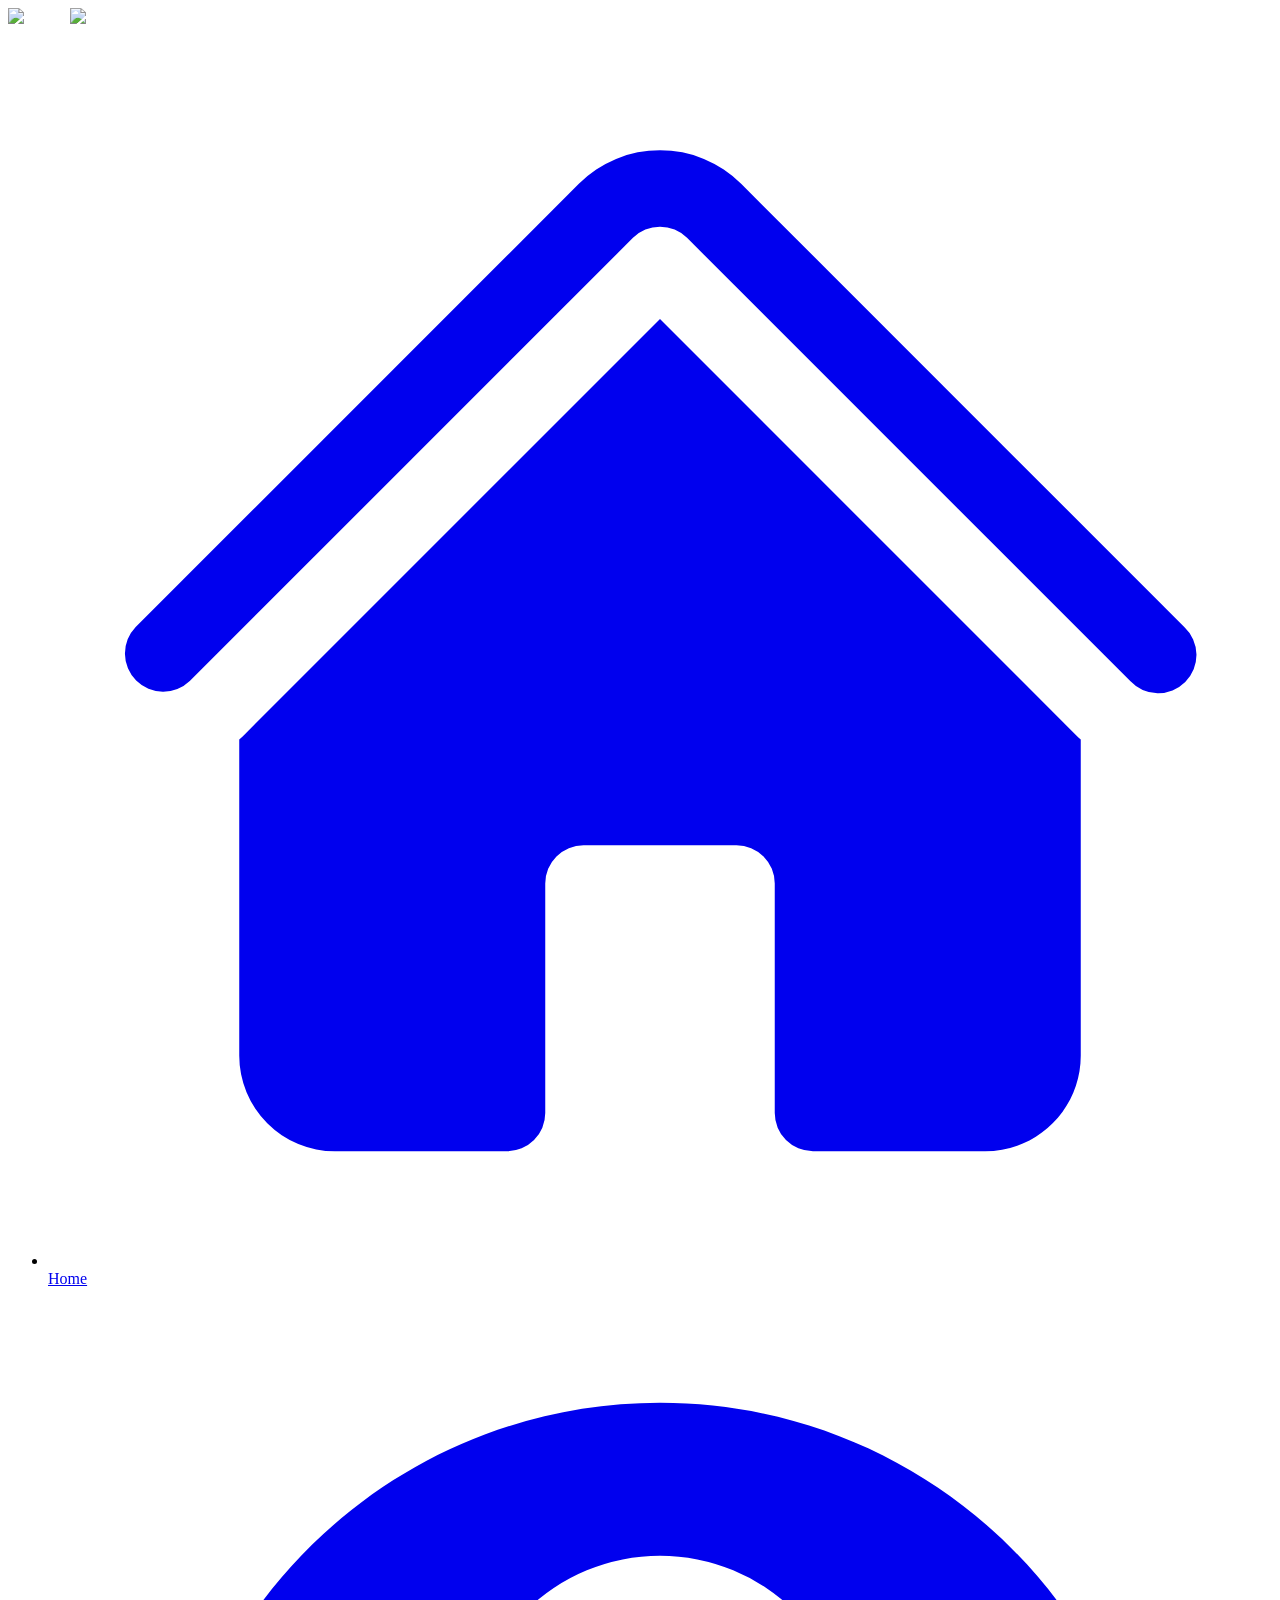
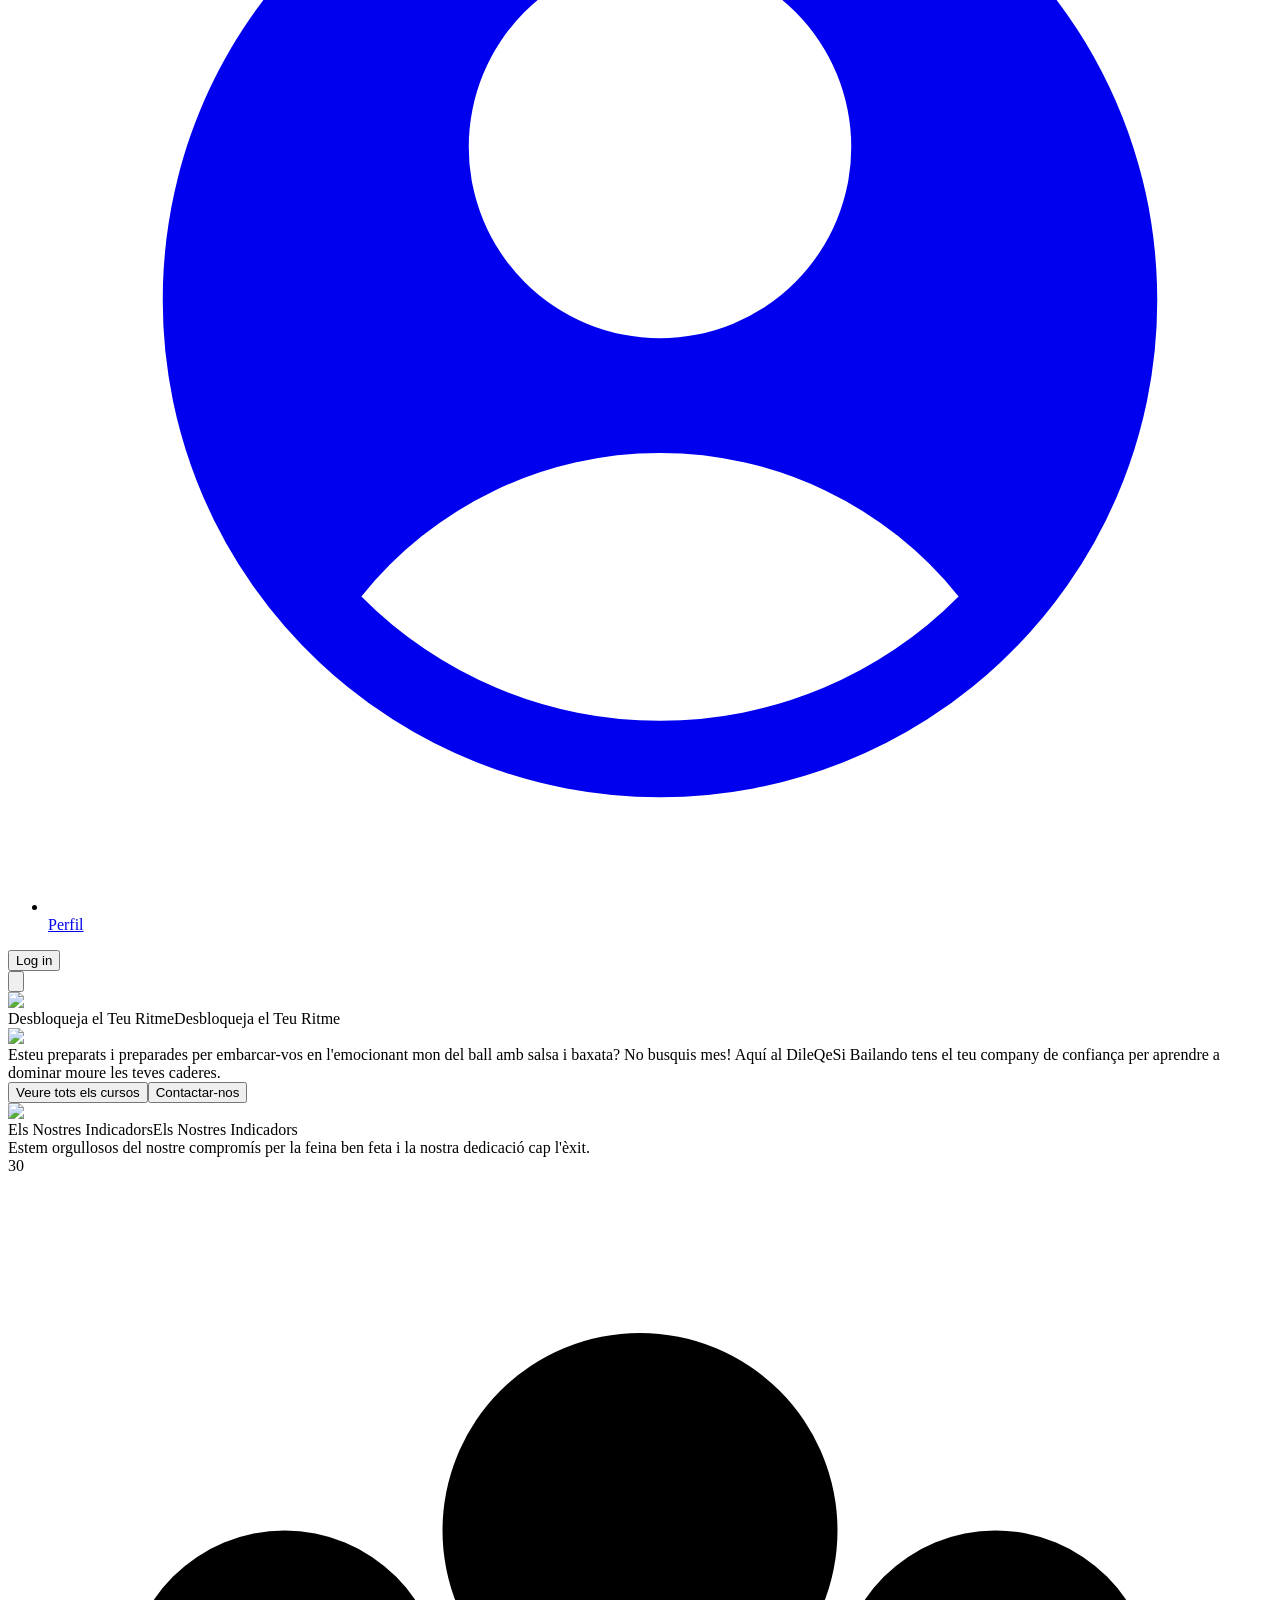
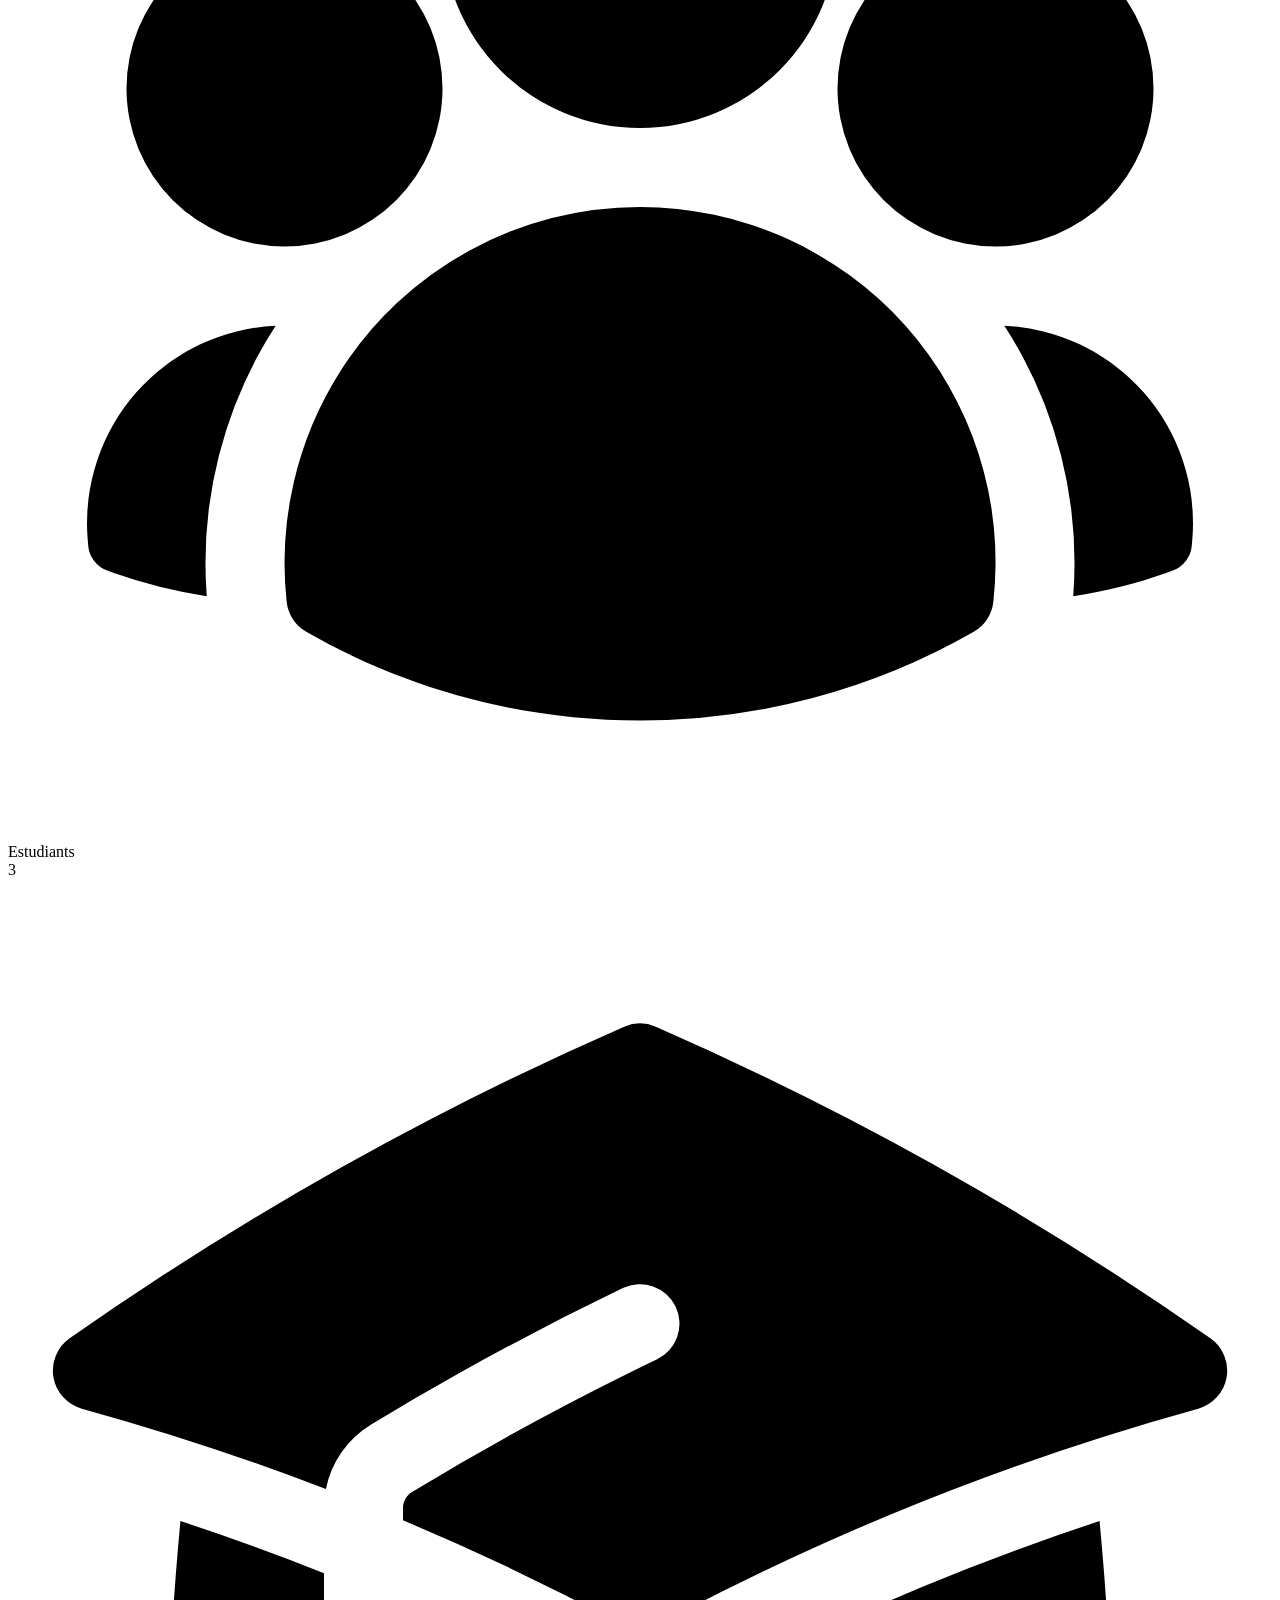
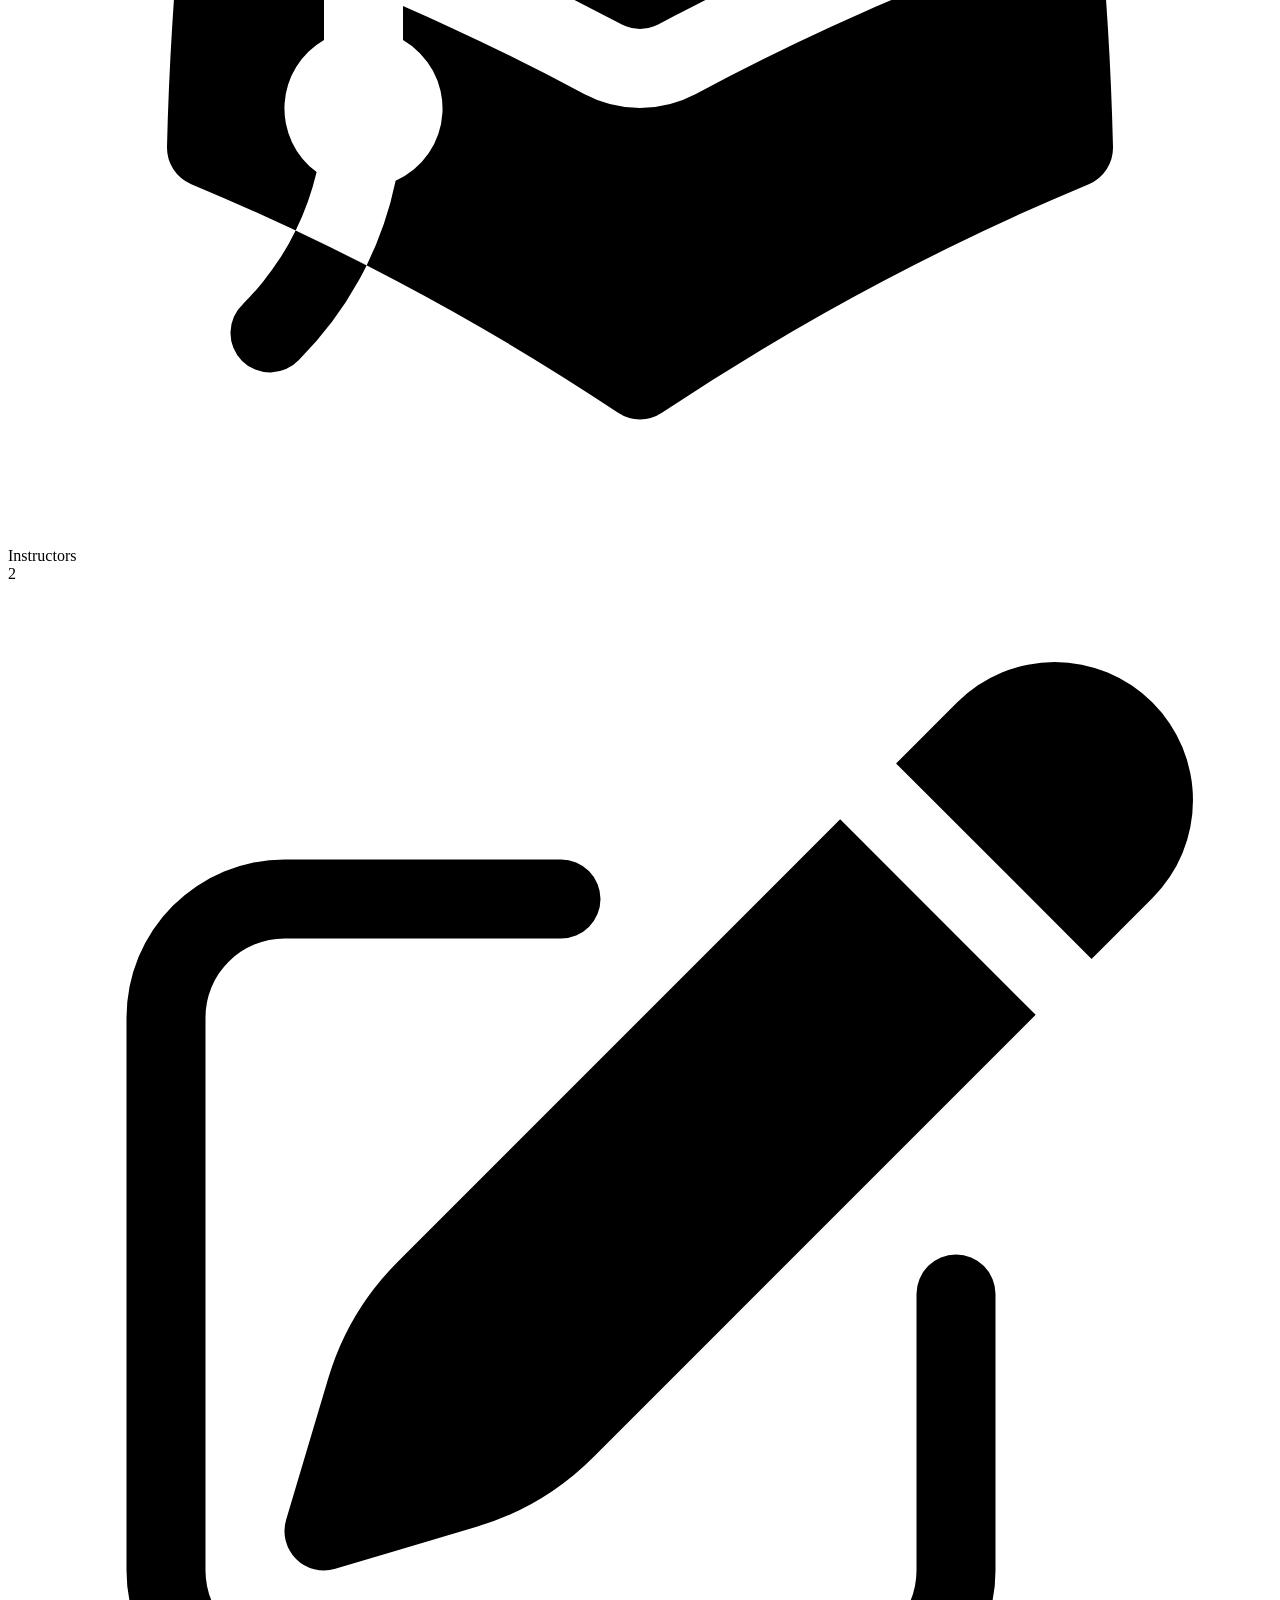
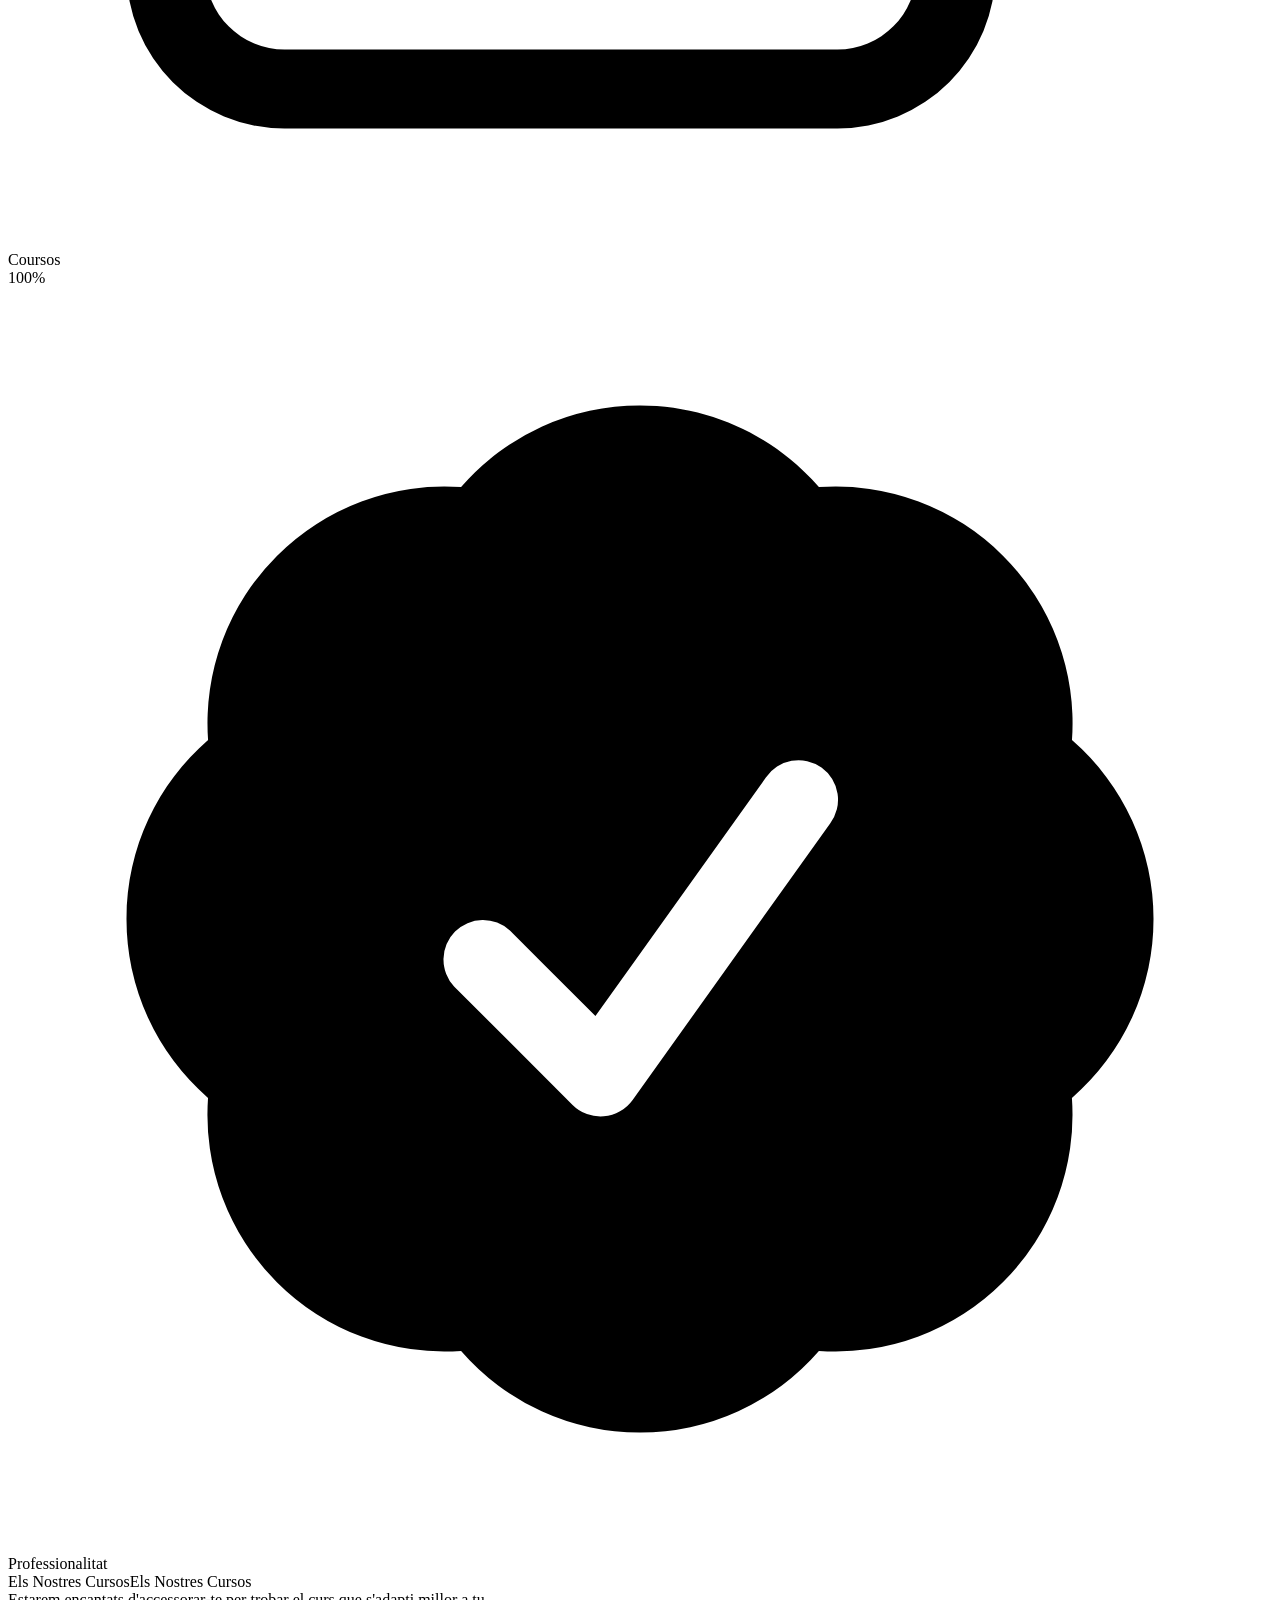
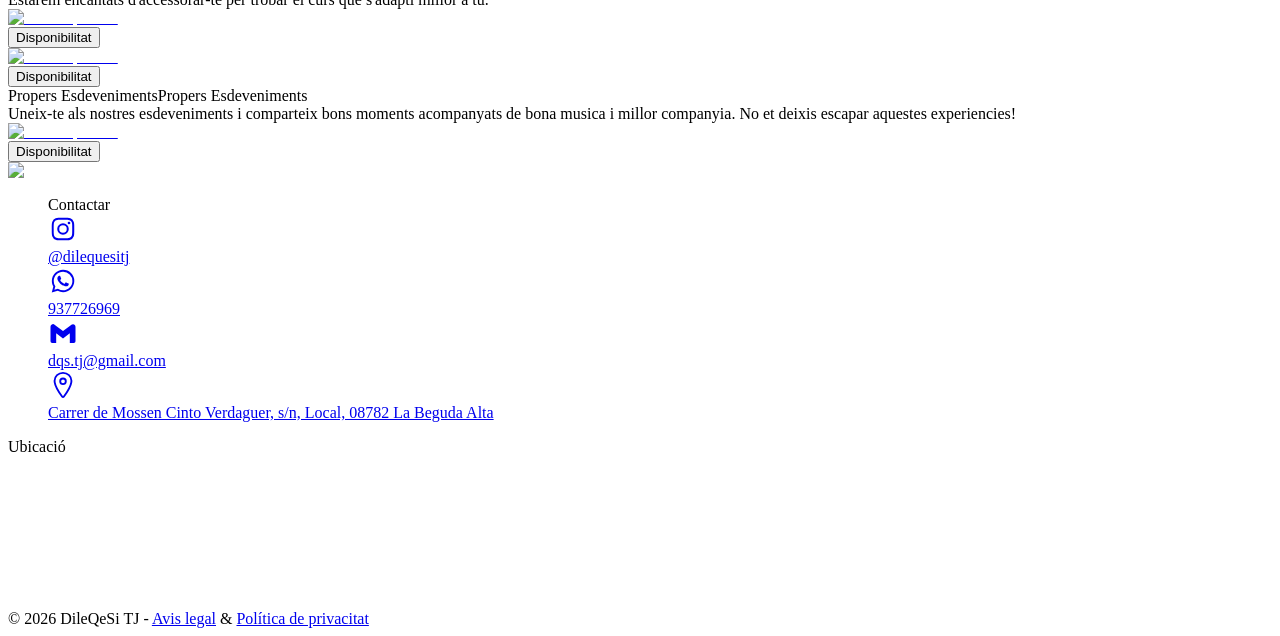
==== commit 4d1449f1: "Add files via upload" ====
--- a/index.html
+++ b/index.html
@@ -1,4 +1,4 @@
-<!DOCTYPE html><html lang="en" class="geist_a71539c9-module__T19VSG__variable roboto_a041e23c-module__WblFga__variable geist_mono_8d43a2aa-module__8Li5zG__variable montserrat_c86d324-module__Uv8Knq__variable great_vibes_a7780d84-module__YubtJW__variable bodoni_moda_5ee59f11-module__sV3sfq__variable h-full antialiased dark"><head><meta charSet="utf-8"/><meta name="viewport" content="width=device-width, initial-scale=1"/><link rel="preload" href="/dqsTJ/_next/static/media/52b5d5098cb87ddd-s.p.3r2y_bth_sjsm.woff2" as="font" crossorigin="" type="font/woff2"/><link rel="preload" href="/dqsTJ/_next/static/media/797e433ab948586e-s.p.0r6juujl39pe6.woff2" as="font" crossorigin="" type="font/woff2"/><link rel="preload" href="/dqsTJ/_next/static/media/BrittanySignature-s.p.0i7apnzkl6m2s.ttf" as="font" crossorigin="" type="font/ttf"/><link rel="preload" href="/dqsTJ/_next/static/media/caa3a2e1cccd8315-s.p.0wgildi0cnwt9.woff2" as="font" crossorigin="" type="font/woff2"/><link rel="preload" href="/dqsTJ/_next/static/media/ce62453a442c7f35-s.p.0a0h245ktd4x0.woff2" as="font" crossorigin="" type="font/woff2"/><link rel="preload" href="/dqsTJ/_next/static/media/e8f2fbee2754df70-s.p.1dqa_6e_ad4sj.woff2" as="font" crossorigin="" type="font/woff2"/><link rel="preload" href="/dqsTJ/_next/static/media/f48d461c03e0a8ec-s.p.3rqg0w444aekk.woff2" as="font" crossorigin="" type="font/woff2"/><link rel="stylesheet" href="/dqsTJ/_next/static/chunks/05716x5dxggxk.css" data-precedence="next"/><link rel="stylesheet" href="/dqsTJ/_next/static/chunks/2xsj2mnnr9o2t.css" data-precedence="next"/><link rel="preload" as="script" fetchPriority="low" href="/dqsTJ/_next/static/chunks/12aruqaur5huj.js"/><script src="/dqsTJ/_next/static/chunks/0j1vf-2ey7xr6.js" async=""></script><script src="/dqsTJ/_next/static/chunks/4561u0v7ysn3r.js" async=""></script><script src="/dqsTJ/_next/static/chunks/turbopack-3xd5wqjuoc6ou.js" async=""></script><script src="/dqsTJ/_next/static/chunks/3fntmmi971322.js" async="" crossorigin=""></script><script src="/dqsTJ/_next/static/chunks/12w-i4lotu3p9.js" async="" crossorigin=""></script><script src="/dqsTJ/_next/static/chunks/2r1gtt22y2cwn.js" async="" crossorigin=""></script><title>DQS Bailando</title><meta name="description" content="Latino dance school app"/><link rel="icon" href="/dqsTJ/icon.png?icon.0c2gqe4lk5aiv.png" sizes="250x250" type="image/png"/><meta name="next-size-adjust" content=""/><script src="/dqsTJ/_next/static/chunks/0cz1d0mv5g_q7.js" noModule=""></script></head><body class="min-h-full flex flex-col bg-secondary"><div hidden=""><!--$--><!--/$--></div><div class="px-2 md:px-10 fixed top-4 z-50 w-screen"><div class="mx-auto container 2xl:px-[80px]"><div data-state="closed" data-slot="collapsible" class="z-50 mt-6 relative border-0 pr-3 py-3 pl-6 bg-secondary/80 backdrop-blur-lg rounded-[12.5px]  drop-shadow-[0_0_4px_#F5C978]"><div class="flex items-center justify-between lg:justify-center relative py-2 lg:py-0"><div class="flex items-center justify-between gap-3 lg:absolute lg:left-0"><img alt="bg-img" loading="lazy" width="55" height="55" decoding="async" data-nimg="1" class="rounded-full hidden lg:block drop-shadow-[0_0_1px_#F5C978]" style="color:transparent" src="/dqsTJ/image/DQS_logo.jpg"/><img alt="bg-img" loading="lazy" width="125" height="0" decoding="async" data-nimg="1" class="lg:ms-3" style="color:transparent" src="/dqsTJ/image/DQS_text_white.png"/></div><ul class="ml-10 hidden items-center gap-8 lg:flex h-[55px] !text-primary"><li><a href="#" class="flex items-center gap-2 font-medium text-primary hover:text-[#FFF0C9] hover:drop-shadow-[0_0_2px_#F5C978] undefined"><svg xmlns="http://www.w3.org/2000/svg" viewBox="0 0 24 24" fill="currentColor" aria-hidden="true" class="h-5 w-5"><path d="M11.47 3.84a.75.75 0 011.06 0l8.69 8.69a.75.75 0 101.06-1.06l-8.689-8.69a2.25 2.25 0 00-3.182 0l-8.69 8.69a.75.75 0 001.061 1.06l8.69-8.69z"></path><path d="M12 5.432l8.159 8.159c.03.03.06.058.091.086v6.198c0 1.035-.84 1.875-1.875 1.875H15a.75.75 0 01-.75-.75v-4.5a.75.75 0 00-.75-.75h-3a.75.75 0 00-.75.75V21a.75.75 0 01-.75.75H5.625a1.875 1.875 0 01-1.875-1.875v-6.198a2.29 2.29 0 00.091-.086L12 5.43z"></path></svg>Home</a></li><li><a href="#" class="flex items-center gap-2 font-medium text-primary hover:text-[#FFF0C9] hover:drop-shadow-[0_0_2px_#F5C978] undefined"><svg xmlns="http://www.w3.org/2000/svg" viewBox="0 0 24 24" fill="currentColor" aria-hidden="true" class="h-5 w-5"><path fill-rule="evenodd" d="M18.685 19.097A9.723 9.723 0 0021.75 12c0-5.385-4.365-9.75-9.75-9.75S2.25 6.615 2.25 12a9.723 9.723 0 003.065 7.097A9.716 9.716 0 0012 21.75a9.716 9.716 0 006.685-2.653zm-12.54-1.285A7.486 7.486 0 0112 15a7.486 7.486 0 015.855 2.812A8.224 8.224 0 0112 20.25a8.224 8.224 0 01-5.855-2.438zM15.75 9a3.75 3.75 0 11-7.5 0 3.75 3.75 0 017.5 0z" clip-rule="evenodd"></path></svg>Perfil</a></li></ul><div class="hidden items-center gap-4 lg:flex lg:absolute lg:right-0"><a href="#"><button data-slot="button" data-variant="default" data-size="default" class="group/button inline-flex shrink-0 items-center justify-center rounded-lg border border-transparent bg-clip-padding text-sm font-medium whitespace-nowrap transition-all outline-none select-none focus-visible:border-ring focus-visible:ring-3 focus-visible:ring-ring/50 active:not-aria-[haspopup]:translate-y-px disabled:pointer-events-none disabled:opacity-50 aria-invalid:border-destructive aria-invalid:ring-3 aria-invalid:ring-destructive/20 dark:aria-invalid:border-destructive/50 dark:aria-invalid:ring-destructive/40 [&amp;_svg]:pointer-events-none [&amp;_svg]:shrink-0 [&amp;_svg:not([class*=&#x27;size-&#x27;])]:size-4 bg-primary text-primary-foreground hover:bg-primary/80 h-8 gap-1.5 px-2.5 has-data-[icon=inline-end]:pr-2 has-data-[icon=inline-start]:pl-2 cursor-pointer !font-bold !uppercase !py-5 !px-6" color="gray">Log in</button></a></div><button type="button" aria-expanded="false" data-state="closed" data-slot="collapsible-trigger" class="ml-auto inline-block lg:hidden cursor-pointer"><svg xmlns="http://www.w3.org/2000/svg" viewBox="0 0 24 24" fill="currentColor" aria-hidden="true" stroke-width="2" class="h-6 w-6"><path fill-rule="evenodd" d="M3 6.75A.75.75 0 013.75 6h16.5a.75.75 0 010 1.5H3.75A.75.75 0 013 6.75zM3 12a.75.75 0 01.75-.75h16.5a.75.75 0 010 1.5H3.75A.75.75 0 013 12zm0 5.25a.75.75 0 01.75-.75h16.5a.75.75 0 010 1.5H3.75a.75.75 0 01-.75-.75z" clip-rule="evenodd"></path></svg></button></div><div data-state="closed" id="radix-_R_1avb_" hidden="" data-slot="collapsible-content" class="data-[state=closed]:animate-collapsible-up data-[state=open]:animate-collapsible-down overflow-hidden duration-300"></div></div></div></div><div class="!flex w-full items-center justify-between px-2 md:px-10 relative overflow"><img alt="bg-img" loading="lazy" width="1200" height="1200" decoding="async" data-nimg="1" class="absolute inset-0 ml-auto absolute bottom-0 left-0 h-full rounded-bl-[100px] object-cover object-center drop-shadow-[0_0_2px_#F5C978]" style="color:transparent" src="/dqsTJ/image/hero_bg.jpg"/><div class="container mx-auto mt-[150px] mb-[150px] 2xl:px-[80px]"><div class="grid grid-cols-12 text-center lg:text-left"><div data-slot="card" data-size="default" class="group/card flex flex-col gap-(--card-spacing) overflow-hidden text-sm text-card-foreground ring-1 ring-foreground/10 [--card-spacing:--spacing(4)] has-data-[slot=card-footer]:pb-0 has-[&gt;img:first-child]:pt-0 data-[size=sm]:[--card-spacing:--spacing(3)] data-[size=sm]:has-data-[slot=card-footer]:pb-0 *:[img:first-child]:rounded-t-xl *:[img:last-child]:rounded-b-xl col-span-full rounded-xl bg-secondary/90 p-8 shadow-lg drop-shadow-[0_0_4px_#F5C978] backdrop-blur-sm backdrop-saturate-200 xl:col-span-7"><div class="text-5xl lg:text-6xl font-semibold relative inline-block tracking-[3px] leading-[90px] font-thin mt-5 brittany_baf4c6bf-module__5hgFZW__className"><span class="
+<!DOCTYPE html><html lang="en" class="geist_a71539c9-module__T19VSG__variable roboto_a041e23c-module__WblFga__variable geist_mono_8d43a2aa-module__8Li5zG__variable montserrat_c86d324-module__Uv8Knq__variable great_vibes_a7780d84-module__YubtJW__variable bodoni_moda_5ee59f11-module__sV3sfq__variable h-full antialiased dark"><head><meta charSet="utf-8"/><meta name="viewport" content="width=device-width, initial-scale=1"/><link rel="preload" href="/dqsTJ/_next/static/media/52b5d5098cb87ddd-s.p.3r2y_bth_sjsm.woff2" as="font" crossorigin="" type="font/woff2"/><link rel="preload" href="/dqsTJ/_next/static/media/797e433ab948586e-s.p.0r6juujl39pe6.woff2" as="font" crossorigin="" type="font/woff2"/><link rel="preload" href="/dqsTJ/_next/static/media/BrittanySignature-s.p.0i7apnzkl6m2s.ttf" as="font" crossorigin="" type="font/ttf"/><link rel="preload" href="/dqsTJ/_next/static/media/caa3a2e1cccd8315-s.p.0wgildi0cnwt9.woff2" as="font" crossorigin="" type="font/woff2"/><link rel="preload" href="/dqsTJ/_next/static/media/ce62453a442c7f35-s.p.0a0h245ktd4x0.woff2" as="font" crossorigin="" type="font/woff2"/><link rel="preload" href="/dqsTJ/_next/static/media/e8f2fbee2754df70-s.p.1dqa_6e_ad4sj.woff2" as="font" crossorigin="" type="font/woff2"/><link rel="preload" href="/dqsTJ/_next/static/media/f48d461c03e0a8ec-s.p.3rqg0w444aekk.woff2" as="font" crossorigin="" type="font/woff2"/><link rel="stylesheet" href="/dqsTJ/_next/static/chunks/2fpkp0yjm-xdx.css" data-precedence="next"/><link rel="stylesheet" href="/dqsTJ/_next/static/chunks/2xsj2mnnr9o2t.css" data-precedence="next"/><link rel="preload" as="script" fetchPriority="low" href="/dqsTJ/_next/static/chunks/12aruqaur5huj.js"/><script src="/dqsTJ/_next/static/chunks/0j1vf-2ey7xr6.js" async=""></script><script src="/dqsTJ/_next/static/chunks/4561u0v7ysn3r.js" async=""></script><script src="/dqsTJ/_next/static/chunks/turbopack-3xd5wqjuoc6ou.js" async=""></script><script src="/dqsTJ/_next/static/chunks/3fntmmi971322.js" async="" crossorigin=""></script><script src="/dqsTJ/_next/static/chunks/3056qf6sac805.js" async="" crossorigin=""></script><script src="/dqsTJ/_next/static/chunks/20wq8eyzl7y6k.js" async="" crossorigin=""></script><title>DQS Bailando</title><meta name="description" content="Latino dance school app"/><link rel="icon" href="/dqsTJ/icon.png?icon.0c2gqe4lk5aiv.png" sizes="250x250" type="image/png"/><meta name="next-size-adjust" content=""/><script src="/dqsTJ/_next/static/chunks/0cz1d0mv5g_q7.js" noModule=""></script></head><body class="min-h-full flex flex-col bg-secondary"><div hidden=""><!--$--><!--/$--></div><div class="px-2 md:px-10 fixed top-4 z-50 w-screen"><div class="mx-auto container 2xl:px-[80px]"><div data-state="closed" data-slot="collapsible" class="z-50 mt-6 relative border-0 pr-3 py-3 pl-6 bg-secondary/80 backdrop-blur-lg rounded-[12.5px]  drop-shadow-[0_0_4px_#F5C978]"><div class="flex items-center justify-between lg:justify-center relative py-2 lg:py-0"><div class="flex items-center justify-between gap-3 lg:absolute lg:left-0"><img alt="bg-img" loading="lazy" width="55" height="55" decoding="async" data-nimg="1" class="rounded-full hidden lg:block drop-shadow-[0_0_1px_#F5C978]" style="color:transparent" src="/dqsTJ/image/DQS_logo.jpg"/><img alt="bg-img" loading="lazy" width="125" height="0" decoding="async" data-nimg="1" class="lg:ms-3" style="color:transparent" src="/dqsTJ/image/DQS_text_white.png"/></div><ul class="ml-10 hidden items-center gap-8 lg:flex h-[55px] !text-primary"><li><a href="#" class="flex items-center gap-2 font-medium text-primary hover:text-[#FFF0C9] hover:drop-shadow-[0_0_2px_#F5C978] undefined"><svg xmlns="http://www.w3.org/2000/svg" viewBox="0 0 24 24" fill="currentColor" aria-hidden="true" class="h-5 w-5"><path d="M11.47 3.84a.75.75 0 011.06 0l8.69 8.69a.75.75 0 101.06-1.06l-8.689-8.69a2.25 2.25 0 00-3.182 0l-8.69 8.69a.75.75 0 001.061 1.06l8.69-8.69z"></path><path d="M12 5.432l8.159 8.159c.03.03.06.058.091.086v6.198c0 1.035-.84 1.875-1.875 1.875H15a.75.75 0 01-.75-.75v-4.5a.75.75 0 00-.75-.75h-3a.75.75 0 00-.75.75V21a.75.75 0 01-.75.75H5.625a1.875 1.875 0 01-1.875-1.875v-6.198a2.29 2.29 0 00.091-.086L12 5.43z"></path></svg>Home</a></li><li><a href="#" class="flex items-center gap-2 font-medium text-primary hover:text-[#FFF0C9] hover:drop-shadow-[0_0_2px_#F5C978] undefined"><svg xmlns="http://www.w3.org/2000/svg" viewBox="0 0 24 24" fill="currentColor" aria-hidden="true" class="h-5 w-5"><path fill-rule="evenodd" d="M18.685 19.097A9.723 9.723 0 0021.75 12c0-5.385-4.365-9.75-9.75-9.75S2.25 6.615 2.25 12a9.723 9.723 0 003.065 7.097A9.716 9.716 0 0012 21.75a9.716 9.716 0 006.685-2.653zm-12.54-1.285A7.486 7.486 0 0112 15a7.486 7.486 0 015.855 2.812A8.224 8.224 0 0112 20.25a8.224 8.224 0 01-5.855-2.438zM15.75 9a3.75 3.75 0 11-7.5 0 3.75 3.75 0 017.5 0z" clip-rule="evenodd"></path></svg>Perfil</a></li></ul><div class="hidden items-center gap-4 lg:flex lg:absolute lg:right-0"><a href="#"><button data-slot="button" data-variant="default" data-size="default" class="group/button inline-flex shrink-0 items-center justify-center rounded-lg border border-transparent bg-clip-padding text-sm font-medium whitespace-nowrap transition-all outline-none select-none focus-visible:border-ring focus-visible:ring-3 focus-visible:ring-ring/50 active:not-aria-[haspopup]:translate-y-px disabled:pointer-events-none disabled:opacity-50 aria-invalid:border-destructive aria-invalid:ring-3 aria-invalid:ring-destructive/20 dark:aria-invalid:border-destructive/50 dark:aria-invalid:ring-destructive/40 [&amp;_svg]:pointer-events-none [&amp;_svg]:shrink-0 [&amp;_svg:not([class*=&#x27;size-&#x27;])]:size-4 bg-primary text-primary-foreground hover:bg-primary/80 h-8 gap-1.5 px-2.5 has-data-[icon=inline-end]:pr-2 has-data-[icon=inline-start]:pl-2 cursor-pointer !font-bold !uppercase !py-5 !px-6" color="gray">Log in</button></a></div><button type="button" aria-expanded="false" data-state="closed" data-slot="collapsible-trigger" class="ml-auto inline-block lg:hidden cursor-pointer"><svg xmlns="http://www.w3.org/2000/svg" viewBox="0 0 24 24" fill="currentColor" aria-hidden="true" stroke-width="2" class="h-6 w-6"><path fill-rule="evenodd" d="M3 6.75A.75.75 0 013.75 6h16.5a.75.75 0 010 1.5H3.75A.75.75 0 013 6.75zM3 12a.75.75 0 01.75-.75h16.5a.75.75 0 010 1.5H3.75A.75.75 0 013 12zm0 5.25a.75.75 0 01.75-.75h16.5a.75.75 0 010 1.5H3.75a.75.75 0 01-.75-.75z" clip-rule="evenodd"></path></svg></button></div><div data-state="closed" id="radix-_R_1avb_" hidden="" data-slot="collapsible-content" class="data-[state=closed]:animate-collapsible-up data-[state=open]:animate-collapsible-down overflow-hidden duration-300"></div></div></div></div><div class="!flex w-full items-center justify-between px-2 md:px-10 relative overflow"><img alt="bg-img" loading="lazy" width="1200" height="1200" decoding="async" data-nimg="1" class="absolute inset-0 ml-auto absolute bottom-0 left-0 h-full rounded-bl-[100px] object-cover object-center drop-shadow-[0_0_2px_#F5C978]" style="color:transparent" src="/dqsTJ/image/hero_bg.jpg"/><div class="container mx-auto mt-[150px] mb-[150px] 2xl:px-[80px]"><div class="grid grid-cols-12 text-center lg:text-left"><div data-slot="card" data-size="default" class="group/card flex flex-col gap-(--card-spacing) overflow-hidden text-sm text-card-foreground ring-1 ring-foreground/10 [--card-spacing:--spacing(4)] has-data-[slot=card-footer]:pb-0 has-[&gt;img:first-child]:pt-0 data-[size=sm]:[--card-spacing:--spacing(3)] data-[size=sm]:has-data-[slot=card-footer]:pb-0 *:[img:first-child]:rounded-t-xl *:[img:last-child]:rounded-b-xl col-span-full rounded-xl bg-secondary/90 p-8 shadow-lg drop-shadow-[0_0_4px_#F5C978] backdrop-blur-sm backdrop-saturate-200 xl:col-span-7"><div class="text-5xl lg:text-6xl font-semibold relative inline-block tracking-[3px] leading-[90px] font-thin mt-5 brittany_baf4c6bf-module__5hgFZW__className"><span class="
 
             absolute inset-0
 
@@ -52,4 +52,22 @@
 
             drop-shadow-[0_0_6px_#FFF8DD]
 
-            ">Els Nostres Cursos</span></div><div class="mx-auto mt-5 mb-8 md:mb-16 w-full !text-primary lg:w-5/12 text-base sm:text-lg uppercase ">Estarem encantats d&#x27;accessorar-te per trobar el curs que s&#x27;adapti millor a tu.</div></div><div class="grid grid-cols-12"><span class="md:col-span-1 lg:col-span-2"></span><div class="col-span-12 container mx-auto grid grid-cols-1 gap-x-10 gap-y-24 md:grid-cols-2 md:col-span-10 lg:col-span-8 lg:gap-x-14"><div data-slot="card" data-size="default" class="group/card flex flex-col gap-(--card-spacing) rounded-xl bg-card py-(--card-spacing) text-sm text-card-foreground ring-1 ring-foreground/10 [--card-spacing:--spacing(4)] has-data-[slot=card-footer]:pb-0 has-[&gt;img:first-child]:pt-0 data-[size=sm]:[--card-spacing:--spacing(3)] data-[size=sm]:has-data-[slot=card-footer]:pb-0 *:[img:first-child]:rounded-t-xl *:[img:last-child]:rounded-b-xl border relative overflow-visible !shadow !ring-0 px-[3%]"><div class="h-64 w-[90%] absolute top-[-25px] left-[5%] rounded-[12.5px] overflow-hidden !shadow-lg"><img alt="Balls de Salsa" loading="lazy" width="768" height="768" decoding="async" data-nimg="1" class="h-full w-full object-cover scale-[1.1]" style="color:transparent" src="/dqsTJ/image/demo_1.jpg"/></div><div class="h-54"></div><div data-slot="card-content" class="px-(--card-spacing)"><div class="flex items-center gap-2"><div color="blue" class="mb-2 font-normal text-gray-400 text-sm">Dificultat baixa • 30 Estudiants</div></div><a href="#" class="transition-colors hover:text-gray-900"><div class="mb-2 normal-case text-lg font-semibold">Balls de Salsa</div></a><div class="mb-6 font-normal !text-gray-500 text-base">Endinsa&#x27;t en el món de la salsa i aprèn els passos, el ritme i la connexió en parella. Aviat gaudiràs ballant amb confiança a qualsevol pista.</div><button data-slot="button" data-variant="default" data-size="default" class="group/button inline-flex shrink-0 items-center justify-center rounded-lg border border-transparent bg-clip-padding text-sm font-medium whitespace-nowrap transition-all outline-none select-none focus-visible:border-ring focus-visible:ring-3 focus-visible:ring-ring/50 active:not-aria-[haspopup]:translate-y-px disabled:pointer-events-none disabled:opacity-50 aria-invalid:border-destructive aria-invalid:ring-3 aria-invalid:ring-destructive/20 dark:aria-invalid:border-destructive/50 dark:aria-invalid:ring-destructive/40 [&amp;_svg]:pointer-events-none [&amp;_svg]:shrink-0 [&amp;_svg:not([class*=&#x27;size-&#x27;])]:size-4 bg-primary hover:bg-primary/80 h-8 gap-1.5 px-2.5 has-data-[icon=inline-end]:pr-2 has-data-[icon=inline-start]:pl-2 !bg-white !border-black text-black hover:!bg-gray-100 cursor-pointer !font-bold !uppercase !py-5 !px-6">Disponibilitats</button></div></div><div data-slot="card" data-size="default" class="group/card flex flex-col gap-(--card-spacing) rounded-xl bg-card py-(--card-spacing) text-sm text-card-foreground ring-1 ring-foreground/10 [--card-spacing:--spacing(4)] has-data-[slot=card-footer]:pb-0 has-[&gt;img:first-child]:pt-0 data-[size=sm]:[--card-spacing:--spacing(3)] data-[size=sm]:has-data-[slot=card-footer]:pb-0 *:[img:first-child]:rounded-t-xl *:[img:last-child]:rounded-b-xl border relative overflow-visible !shadow !ring-0 px-[3%]"><div class="h-64 w-[90%] absolute top-[-25px] left-[5%] rounded-[12.5px] overflow-hidden !shadow-lg"><img alt="Balls de Baxata" loading="lazy" width="768" height="768" decoding="async" data-nimg="1" class="h-full w-full object-cover scale-[1.1]" style="color:transparent" src="/dqsTJ/image/demo_3.jpg"/></div><div class="h-54"></div><div data-slot="card-content" class="px-(--card-spacing)"><div class="flex items-center gap-2"><div color="blue" class="mb-2 font-normal text-gray-400 text-sm">Dificultat mitja • 25 Estudiants</div></div><a href="#" class="transition-colors hover:text-gray-900"><div class="mb-2 normal-case text-lg font-semibold">Balls de Baxata</div></a><div class="mb-6 font-normal !text-gray-500 text-base">Descobreix la bachata des de zero, millorant la tècnica, la musicalitat i la complicitat. En poc temps et mouràs amb fluïdesa i naturalitat.</div><button data-slot="button" data-variant="default" data-size="default" class="group/button inline-flex shrink-0 items-center justify-center rounded-lg border border-transparent bg-clip-padding text-sm font-medium whitespace-nowrap transition-all outline-none select-none focus-visible:border-ring focus-visible:ring-3 focus-visible:ring-ring/50 active:not-aria-[haspopup]:translate-y-px disabled:pointer-events-none disabled:opacity-50 aria-invalid:border-destructive aria-invalid:ring-3 aria-invalid:ring-destructive/20 dark:aria-invalid:border-destructive/50 dark:aria-invalid:ring-destructive/40 [&amp;_svg]:pointer-events-none [&amp;_svg]:shrink-0 [&amp;_svg:not([class*=&#x27;size-&#x27;])]:size-4 bg-primary hover:bg-primary/80 h-8 gap-1.5 px-2.5 has-data-[icon=inline-end]:pr-2 has-data-[icon=inline-start]:pl-2 !bg-white !border-black text-black hover:!bg-gray-100 cursor-pointer !font-bold !uppercase !py-5 !px-6">Disponibilitats</button></div></div></div><span class="md:col-span-1 lg:col-span-2"></span></div></section><section class="py-20 px-2 md:px-8"><div class="container mx-auto mb-14 md:mb-20 text-center 2xl:px-[80px]"><div class="mb-4 text-3xl sm:text-4xl font-bold">Proxims esdeveniments</div><div class="mx-auto w-full px-4 !text-gray-400 lg:w-6/12 text-base sm:text-lg font-medium">Uneix-te als nostres esdeveniments i comparteix bons moments acompanyats de bona musica i millor companyia. No et deixis escapar aquestes experiencies!</div></div><div class="grid grid-cols-12"><span class="md:col-span-3 lg:col-span-4"></span><div class="px-3 md:px-0 col-span-12 container mx-auto grid grid-cols-1 gap-x-10 gap-y-20 md:col-span-6 lg:col-span-4"><div data-slot="card" data-size="default" class="group/card flex flex-col gap-(--card-spacing) overflow-hidden rounded-xl bg-card py-(--card-spacing) text-sm text-card-foreground ring-foreground/10 [--card-spacing:--spacing(4)] has-data-[slot=card-footer]:pb-0 has-[&gt;img:first-child]:pt-0 data-[size=sm]:[--card-spacing:--spacing(3)] data-[size=sm]:has-data-[slot=card-footer]:pb-0 *:[img:first-child]:rounded-t-xl *:[img:last-child]:rounded-b-xl ring-0"><div class="mx-0 mt-0 mb-2 h-48 rounded-[12.5px] overflow-hidden"><img alt="Paellada amd banda llatina" loading="lazy" width="768" height="768" decoding="async" data-nimg="1" class="h-full w-full object-cover" style="color:transparent" src="/dqsTJ/image/demo_2.jpg"/></div><div data-slot="card-content" class="p-0"><a href="#" class="text-blue-gray-900 transition-colors hover:text-gray-800"><div class="mb-2 font-semibold text-lg">Paellada amd banda llatina</div></a><div class="mb-6 font-normal !text-gray-500 text-base">Descobreix la sensacio inigualable de ballar fins l&#x27;abla al costat d&#x27;una paella inigualable</div><button data-slot="button" data-variant="default" data-size="sm" class="group/button inline-flex shrink-0 items-center justify-center border border-transparent bg-clip-padding font-medium whitespace-nowrap transition-all outline-none select-none focus-visible:border-ring focus-visible:ring-3 focus-visible:ring-ring/50 active:not-aria-[haspopup]:translate-y-px disabled:pointer-events-none disabled:opacity-50 aria-invalid:border-destructive aria-invalid:ring-3 aria-invalid:ring-destructive/20 dark:aria-invalid:border-destructive/50 dark:aria-invalid:ring-destructive/40 [&amp;_svg]:pointer-events-none [&amp;_svg]:shrink-0 bg-primary text-primary-foreground hover:bg-primary/80 h-7 gap-1 rounded-[min(var(--radius-md),12px)] px-2.5 text-[0.8rem] in-data-[slot=button-group]:rounded-lg has-data-[icon=inline-end]:pr-1.5 has-data-[icon=inline-start]:pl-1.5 [&amp;_svg:not([class*=&#x27;size-&#x27;])]:size-3.5 cursor-pointer !font-bold !uppercase !py-5 !px-6" color="gray">Registrar-se</button></div></div></div><span class="md:col-span-3 lg:col-span-4"></span></div></section><footer class="px-8 pt-8 pb-[90px] bg-gray-100 relative"><div class="container max-w-6xl flex flex-col mx-auto 2xl:px-[80px]"><div class="grid grid-cols-1 md:grid-cols-2 lg:grid-cols-3 !w-full gap-8"><div class="col-span-1 mb-4 lg:mb-0 my-auto md:col-span-2 lg:col-span-1 opacity-70"><img alt="bg-img" loading="lazy" width="200" height="200" decoding="async" data-nimg="1" class="rounded-full mx-auto lg:mx-0" style="color:transparent" src="/dqsTJ/image/DQS_logo.jpg"/></div><div id="contactus" class="flex col-span-1 gap-10 mb-10 lg:mb-0 md:gap-36"><ul><div class="mb-4 text-gray-900 font-semibold">Contactar</div><div class="flex flex-col gap-1"><div class="inline-flex"><a href="https://www.instagram.com/dilequesitj/" class="py-1 font-normal !text-gray-700 transition-colors hover:!text-gray-900 flex items-center gap-1"><svg stroke="currentColor" fill="currentColor" stroke-width="0" viewBox="0 0 24 24" color="black" style="color:black" height="30" width="30" xmlns="http://www.w3.org/2000/svg"><path d="M11.999 7.377a4.623 4.623 0 1 0 0 9.248 4.623 4.623 0 0 0 0-9.248zm0 7.627a3.004 3.004 0 1 1 0-6.008 3.004 3.004 0 0 1 0 6.008z"></path><circle cx="16.806" cy="7.207" r="1.078"></circle><path d="M20.533 6.111A4.605 4.605 0 0 0 17.9 3.479a6.606 6.606 0 0 0-2.186-.42c-.963-.042-1.268-.054-3.71-.054s-2.755 0-3.71.054a6.554 6.554 0 0 0-2.184.42 4.6 4.6 0 0 0-2.633 2.632 6.585 6.585 0 0 0-.419 2.186c-.043.962-.056 1.267-.056 3.71 0 2.442 0 2.753.056 3.71.015.748.156 1.486.419 2.187a4.61 4.61 0 0 0 2.634 2.632 6.584 6.584 0 0 0 2.185.45c.963.042 1.268.055 3.71.055s2.755 0 3.71-.055a6.615 6.615 0 0 0 2.186-.419 4.613 4.613 0 0 0 2.633-2.633c.263-.7.404-1.438.419-2.186.043-.962.056-1.267.056-3.71s0-2.753-.056-3.71a6.581 6.581 0 0 0-.421-2.217zm-1.218 9.532a5.043 5.043 0 0 1-.311 1.688 2.987 2.987 0 0 1-1.712 1.711 4.985 4.985 0 0 1-1.67.311c-.95.044-1.218.055-3.654.055-2.438 0-2.687 0-3.655-.055a4.96 4.96 0 0 1-1.669-.311 2.985 2.985 0 0 1-1.719-1.711 5.08 5.08 0 0 1-.311-1.669c-.043-.95-.053-1.218-.053-3.654 0-2.437 0-2.686.053-3.655a5.038 5.038 0 0 1 .311-1.687c.305-.789.93-1.41 1.719-1.712a5.01 5.01 0 0 1 1.669-.311c.951-.043 1.218-.055 3.655-.055s2.687 0 3.654.055a4.96 4.96 0 0 1 1.67.311 2.991 2.991 0 0 1 1.712 1.712 5.08 5.08 0 0 1 .311 1.669c.043.951.054 1.218.054 3.655 0 2.436 0 2.698-.043 3.654h-.011z"></path></svg><div class="max-w-[220px] sm:max-w-[300px]">@dilequesitj</div></a></div><div class="inline-flex"><a href="https://wa.me/34687102745" class="py-1 font-normal !text-gray-700 transition-colors hover:!text-gray-900 flex items-center gap-1"><svg stroke="currentColor" fill="currentColor" stroke-width="0" viewBox="0 0 24 24" color="black" style="color:black" height="30" width="30" xmlns="http://www.w3.org/2000/svg"><path fill-rule="evenodd" clip-rule="evenodd" d="M18.403 5.633A8.919 8.919 0 0 0 12.053 3c-4.948 0-8.976 4.027-8.978 8.977 0 1.582.413 3.126 1.198 4.488L3 21.116l4.759-1.249a8.981 8.981 0 0 0 4.29 1.093h.004c4.947 0 8.975-4.027 8.977-8.977a8.926 8.926 0 0 0-2.627-6.35m-6.35 13.812h-.003a7.446 7.446 0 0 1-3.798-1.041l-.272-.162-2.824.741.753-2.753-.177-.282a7.448 7.448 0 0 1-1.141-3.971c.002-4.114 3.349-7.461 7.465-7.461a7.413 7.413 0 0 1 5.275 2.188 7.42 7.42 0 0 1 2.183 5.279c-.002 4.114-3.349 7.462-7.461 7.462m4.093-5.589c-.225-.113-1.327-.655-1.533-.73-.205-.075-.354-.112-.504.112s-.58.729-.711.879-.262.168-.486.056-.947-.349-1.804-1.113c-.667-.595-1.117-1.329-1.248-1.554s-.014-.346.099-.458c.101-.1.224-.262.336-.393.112-.131.149-.224.224-.374s.038-.281-.019-.393c-.056-.113-.505-1.217-.692-1.666-.181-.435-.366-.377-.504-.383a9.65 9.65 0 0 0-.429-.008.826.826 0 0 0-.599.28c-.206.225-.785.767-.785 1.871s.804 2.171.916 2.321c.112.15 1.582 2.415 3.832 3.387.536.231.954.369 1.279.473.537.171 1.026.146 1.413.089.431-.064 1.327-.542 1.514-1.066.187-.524.187-.973.131-1.067-.056-.094-.207-.151-.43-.263"></path></svg><div class="max-w-[220px] sm:max-w-[300px]">937726969</div></a></div><div class="inline-flex"><a href="mailto:dqs.tj@gmail.com?subject=Contact%20request" class="py-1 font-normal !text-gray-700 transition-colors hover:!text-gray-900 flex items-center gap-1"><svg stroke="currentColor" fill="currentColor" stroke-width="0" viewBox="0 0 24 24" color="black" style="color:black" height="30" width="30" xmlns="http://www.w3.org/2000/svg"><path d="m18.73 5.41-1.28 1L12 10.46 6.55 6.37l-1.28-1A2 2 0 0 0 2 7.05v11.59A1.36 1.36 0 0 0 3.36 20h3.19v-7.72L12 16.37l5.45-4.09V20h3.19A1.36 1.36 0 0 0 22 18.64V7.05a2 2 0 0 0-3.27-1.64z"></path></svg><div class="max-w-[220px] sm:max-w-[300px]">dqs.tj@gmail.com</div></a></div><div class="inline-flex"><a href="https://www.google.com/maps/place/L&#x27;envelat+la+Beguda+Alta,+S.R.U.B./@41.4978016,1.8387901,18.58z/data=!4m15!1m8!3m7!1s0x12a489fb7b70be53:0x33eebb13b581804a!2sLa+Beguda+Alta,+Barcelona,+Spain!3b1!8m2!3d41.4986049!4d1.837823!16zL20vMGZ4ejJj!3m5!1s0x12a489fadcf583f1:0x198942e8745dfced!8m2!3d41.4976755!4d1.8395954!16s%2Fg%2F11f0l37vb_?entry=ttu&amp;g_ep=EgoyMDI2MDgwNC4wIKXMDSoASAFQAw%3D%3D" class="py-1 font-normal !text-gray-700 transition-colors hover:!text-gray-900 flex items-center gap-1"><svg stroke="currentColor" fill="currentColor" stroke-width="0" viewBox="0 0 512 512" color="black" style="color:black" height="30" width="30" xmlns="http://www.w3.org/2000/svg"><path fill="none" stroke-linecap="round" stroke-linejoin="round" stroke-width="32" d="M256 48c-79.5 0-144 61.39-144 137 0 87 96 224.87 131.25 272.49a15.77 15.77 0 0 0 25.5 0C304 409.89 400 272.07 400 185c0-75.61-64.5-137-144-137"></path><circle cx="256" cy="192" r="48" fill="none" stroke-linecap="round" stroke-linejoin="round" stroke-width="32"></circle></svg><div class="max-w-[220px] sm:max-w-[300px]">Carrer de Mossen Cinto Verdaguer, s/n, Local, 08782 La Beguda Alta</div></a></div></div></ul></div><div class=""><div class="mb-3 text-left font-semibold">Ubicació</div><div class="w-full h-[185px] border border-solid border-gray-400 rounded-[10px] overflow-hidden"><iframe src="https://www.google.com/maps/embed?pb=!1m18!1m12!1m3!1d997.2250619756552!2d1.8387901293429718!3d41.49780155548698!2m3!1f0!2f0!3f0!3m2!1i1024!2i768!4f13.1!3m3!1m2!1s0x12a489fadcf583f1%3A0x198942e8745dfced!2sL&#x27;envelat%20la%20Beguda%20Alta%2C%20S.R.U.B.!5e0!3m2!1s!2s!4v1786097250246!5m2!1s!2s" class="w-full h-full border-0" style="border:0" loading="lazy" allowFullScreen=""></iframe></div></div></div><div class="absolute bottom-0 left-0 w-full py-3 border-t border-gray-400 px-2 md:px-8"><div class="md:text-center font-normal !text-gray-700 text-sm sm:text-base text-center">© <!-- -->2026<!-- --> DileQeSi TJ -<!-- --> <a href="/legal" target="_blank" class="underline">Avis legal</a> <!-- -->&amp;<!-- --> <a href="/privacy" target="_blank" class="underline">Política de privacitat</a></div></div></div></footer><!--$--><!--/$--><script src="/dqsTJ/_next/static/chunks/12aruqaur5huj.js" id="_R_" async=""></script><script>(self.__next_f=self.__next_f||[]).push([0])</script><script>self.__next_f.push([1,"1:\"$Sreact.fragment\"\n2:I[39756,[\"/dqsTJ/_next/static/chunks/3fntmmi971322.js\"],\"default\"]\n3:I[37457,[\"/dqsTJ/_next/static/chunks/3fntmmi971322.js\"],\"default\"]\n4:I[63780,[\"/dqsTJ/_next/static/chunks/3fntmmi971322.js\",\"/dqsTJ/_next/static/chunks/12w-i4lotu3p9.js\",\"/dqsTJ/_next/static/chunks/2r1gtt22y2cwn.js\"],\"Navbar\"]\n5:I[18735,[\"/dqsTJ/_next/static/chunks/3fntmmi971322.js\",\"/dqsTJ/_next/static/chunks/12w-i4lotu3p9.js\",\"/dqsTJ/_next/static/chunks/2r1gtt22y2cwn.js\"],\"default\"]\n6:I[67194,[\"/dqsTJ/_next/static/chunks/3fntmmi971322.js\",\"/dqsTJ/_next/static/chunks/12w-i4lotu3p9.js\",\"/dqsTJ/_next/static/chunks/2r1gtt22y2cwn.js\"],\"default\"]\n7:I[85662,[\"/dqsTJ/_next/static/chunks/3fntmmi971322.js\",\"/dqsTJ/_next/static/chunks/12w-i4lotu3p9.js\",\"/dqsTJ/_next/static/chunks/2r1gtt22y2cwn.js\"],\"default\"]\n8:I[23739,[\"/dqsTJ/_next/static/chunks/3fntmmi971322.js\",\"/dqsTJ/_next/static/chunks/12w-i4lotu3p9.js\",\"/dqsTJ/_next/static/chunks/2r1gtt22y2cwn.js\"],\"default\"]\n9:I[5500,[\"/dqsTJ/_next/static/chunks/3fntmmi971322.js\",\"/dqsTJ/_next/static/chunks/12w-i4lotu3p9.js\",\"/dqsTJ/_next/static/chunks/2r1gtt22y2cwn.js\"],\"Image\"]\n16:I[68027,[\"/dqsTJ/_next/static/chunks/3fntmmi971322.js\"],\"default\",1]\n:HL[\"/dqsTJ/_next/static/chunks/05716x5dxggxk.css\",\"style\"]\n:HL[\"/dqsTJ/_next/static/media/52b5d5098cb87ddd-s.p.3r2y_bth_sjsm.woff2\",\"font\",{\"crossOrigin\":\"\",\"type\":\"font/woff2\"}]\n:HL[\"/dqsTJ/_next/static/media/797e433ab948586e-s.p.0r6juujl39pe6.woff2\",\"font\",{\"crossOrigin\":\"\",\"type\":\"font/woff2\"}]\n:HL[\"/dqsTJ/_next/static/media/BrittanySignature-s.p.0i7apnzkl6m2s.ttf\",\"font\",{\"crossOrigin\":\"\",\"type\":\"font/ttf\"}]\n:HL[\"/dqsTJ/_next/static/media/caa3a2e1cccd8315-s.p.0wgildi0cnwt9.woff2\",\"font\",{\"crossOrigin\":\"\",\"type\":\"font/woff2\"}]\n:HL[\"/dqsTJ/_next/static/media/ce62453a442c7f35-s.p.0a0h245ktd4x0.woff2\",\"font\",{\"crossOrigin\":\"\",\"type\":\"font/woff2\"}]\n:HL[\"/dqsTJ/_next/static/media/e8f2fbee2754df70-s.p.1dqa_6e_ad4sj.woff2\",\"font\",{\"crossOrigin\":\"\",\"type\":\"font/woff2\"}]\n:HL[\"/dqsTJ/_next/static/media/f48d461c03e0a8ec-s.p.3rqg0w444aekk.woff2\",\"font\",{\"crossOrigin\":\"\",\"type\":\"font/woff2\"}]\n:HL[\"/dqsTJ/_next/static/chunks/2xsj2mnnr9o2t.css\",\"style\"]\na:T468,M20.533 6.111A4.605 4.605 0 0 0 17.9 3.479a6.606 6.606 0 0 0-2.186-.42c-.963-.042-1.268-.054-3.71-.054s-2.755 0-3.71.054a6.554 6.554 0 0 0-2.184.42 4.6 4.6 0 0 0-2.633 2.632 6.585 6.585 0 0 0-.419 2.186c-.043.962-.056 1.267-.056 3.71 0 2.442 0 2.753.056 3.71.015.748.156 1.486.419 2.187a4.61 4.61 0 0 0 2.634 2.632 6.584 6.584 0 0 0 2.185.45c.963.042 1.268.055 3.71.055s2.755 0 3.71-.055a6.615 6.615 0 0 0 2.186-.419 4.613 4.613 0 0 0 2.633-2.633c.263-.7.404-1.438.419-2.186.043-.962.056-1.267.056-3.71s0-2.753-.056-3.71a6.581 6.581 0 0 0-.421-2.217zm-1.218 9.532a5.043 5.043 0 0 1-.311 1.688 2.987 2.987 0 0 1-1.712 1.711 4.985 4.985 0 0 1-1.67.311c-.95.044-1.218.055-3.654.055-2.438 0-2.687 0-3.655-.055a4.96 4.96 0 0 1-1.669-.311 2.985 2.985 0 0 1-1.719-1.711 5.08 5.08 0 0 1-.311-1.669c-.043-.95-.053-1.218-.053-3.654 0-2.437 0-2.686.053-3.655a5.038 5.038 0 0 1 .311-1.687c.305-.789.93-1.41 1.719-1.712a5.01 5.01 0 0 1 1.669-.311c.951-.043 1.218-.055 3.655-.055s2.687 0 3.654.055a4.96 4.96 0 0 1 1.67.311 2.991 2.991 0 0 1 1.712 1.712 5.08 5.08 0 0 1 .311 1.669c.043.951.054 1.218.054 3.655 0 2.436 0 2.698-.043 3.654h-.011z0:{\"P\":null,\"c\":[\"\",\"\"],\"q\":\"\",\"i\":false,\"f\":[[[\"\",{\"children\":[\"__PAGE__\",{},\"$undefined\",\"$undefined\",4608]},\"$undefined\",\"$undefined\",4624],[[\"$\",\"$1\",\"c\",{\"children\":[[[\"$\",\"link\",\"0\",{\"rel\":\"stylesheet\",\"href\":\"/dqsTJ/_next/static/chunks/05716x5dxggxk.css\",\"precedence\":\"next\",\"crossOrigin\":\"$undefined\",\"nonce\":\"$undefined\"}],[\"$\",\"script\",\"script-0\",{\"src\":\"/dqsTJ/_next/static/chunks/3fntmmi971322.js\",\"async\":true,\"nonce\":\"$undefined\"}]],[\"$\",\"html\",null,{\"lang\":\"en\",\"className\":\"geist_a71539c9-module__T19VSG__variable roboto_a041e23c-module__WblFga__variable geist_mono_8d43a2aa-module__8Li5zG__variable montserrat_c86d324-module__Uv8Knq__variable great_vibes_a7780d84-module__YubtJW__variable bodoni_moda_5ee59f11-module__sV3sfq__variable h-full antialiased dark\",\"children\":[\"$\",\"body\",null,{\"className\":\"min-h-full flex flex-col bg-secondary\",\"children\":[\"$\",\"$L2\",null,{\"parallelRouterKey\":\"children\",\"error\":\"$undefined\",\"errorStyles\":\"$undefined\",\"errorScripts\":\"$undefined\",\"template\":[\"$\",\"$L3\",null,{}],\"templateStyles\":\"$undefined\",\"templateScripts\":\"$undefined\",\"notFound\":[[[\"$\",\"title\",null,{\"children\":\"404: This page could not be found.\"}],[\"$\",\"div\",null,{\"style\":{\"fontFamily\":\"system-ui,\\\"Segoe UI\\\",Roboto,Helvetica,Arial,sans-serif,\\\"Apple Color Emoji\\\",\\\"Segoe UI Emoji\\\"\",\"height\":\"100vh\",\"textAlign\":\"center\",\"display\":\"flex\",\"flexDirection\":\"column\",\"alignItems\":\"center\",\"justifyContent\":\"center\"},\"children\":[\"$\",\"div\",null,{\"children\":[[\"$\",\"style\",null,{\"dangerouslySetInnerHTML\":{\"__html\":\"body{color:#000;background:#fff;margin:0}.next-error-h1{border-right:1px solid rgba(0,0,0,.3)}@media (prefers-color-scheme:dark){body{color:#fff;background:#000}.next-error-h1{border-right:1px solid rgba(255,255,255,.3)}}\"}}],[\"$\",\"h1\",null,{\"className\":\"next-error-h1\",\"style\":{\"display\":\"inline-block\",\"margin\":\"0 20px 0 0\",\"padding\":\"0 23px 0 0\",\"fontSize\":24,\"fontWeight\":500,\"verticalAlign\":\"top\",\"lineHeight\":\"49px\"},\"children\":404}],[\"$\",\"div\",null,{\"style\":{\"display\":\"inline-block\"},\"children\":[\"$\",\"h2\",null,{\"style\":{\"fontSize\":14,\"fontWeight\":400,\"lineHeight\":\"49px\",\"margin\":0},\"children\":\"This page could not be found.\"}]}]]}]}]],[]],\"forbidden\":\"$undefined\",\"unauthorized\":\"$undefined\"}]}]}]]}],{\"children\":[[\"$\",\"$1\",\"c\",{\"children\":[[[\"$\",\"$L4\",null,{}],[\"$\",\"$L5\",null,{}],[\"$\",\"$L6\",null,{}],[\"$\",\"$L7\",null,{}],[\"$\",\"$L8\",null,{}],[\"$\",\"footer\",null,{\"className\":\"px-8 pt-8 pb-[90px] bg-gray-100 relative\",\"children\":[\"$\",\"div\",null,{\"className\":\"container max-w-6xl flex flex-col mx-auto 2xl:px-[80px]\",\"children\":[[\"$\",\"div\",null,{\"className\":\"grid grid-cols-1 md:grid-cols-2 lg:grid-cols-3 !w-full gap-8\",\"children\":[[\"$\",\"div\",null,{\"className\":\"col-span-1 mb-4 lg:mb-0 my-auto md:col-span-2 lg:col-span-1 opacity-70\",\"children\":[\"$\",\"$L9\",null,{\"width\":200,\"height\":200,\"src\":\"/dqsTJ/image/DQS_logo.jpg\",\"alt\":\"bg-img\",\"className\":\"rounded-full mx-auto lg:mx-0\"}]}],[\"$\",\"div\",null,{\"id\":\"contactus\",\"className\":\"flex col-span-1 gap-10 mb-10 lg:mb-0 md:gap-36\",\"children\":[[\"$\",\"ul\",\"Contactar\",{\"children\":[[\"$\",\"div\",null,{\"className\":\"mb-4 text-gray-900 font-semibold\",\"children\":\"Contactar\"}],[\"$\",\"div\",null,{\"className\":\"flex flex-col gap-1\",\"children\":[[\"$\",\"div\",\"@dilequesitj\",{\"className\":\"inline-flex\",\"children\":[\"$\",\"a\",null,{\"href\":\"https://www.instagram.com/dilequesitj/\",\"className\":\"py-1 font-normal !text-gray-700 transition-colors hover:!text-gray-900 flex items-center gap-1\",\"children\":[[\"$\",\"svg\",null,{\"stroke\":\"currentColor\",\"fill\":\"currentColor\",\"strokeWidth\":\"0\",\"viewBox\":\"0 0 24 24\",\"color\":\"black\",\"children\":[\"$undefined\",[[\"$\",\"path\",\"0\",{\"d\":\"M11.999 7.377a4.623 4.623 0 1 0 0 9.248 4.623 4.623 0 0 0 0-9.248zm0 7.627a3.004 3.004 0 1 1 0-6.008 3.004 3.004 0 0 1 0 6.008z\",\"children\":[]}],[\"$\",\"circle\",\"1\",{\"cx\":\"16.806\",\"cy\":\"7.207\",\"r\":\"1.078\",\"children\":[]}],[\"$\",\"path\",\"2\",{\"d\":\"$a\",\"children\":[]}]]],\"className\":\"$undefined\",\"style\":{\"color\":\"black\"},\"height\":30,\"width\":30,\"xmlns\":\"http://www.w3.org/2000/svg\"}],\"$Lb\"]}]}],\"$Lc\",\"$Ld\",\"$Le\"]}]]}]]}],\"$Lf\"]}],\"$L10\"]}]}]],[\"$L11\",\"$L12\",\"$L13\"],\"$L14\"]}],{},null,false,null]},null,false,null],\"$L15\",false]],\"m\":\"$undefined\",\"G\":[\"$16\",[\"$L17\"]],\"S\":true,\"h\":null,\"r\":\"$undefined\",\"s\":\"$undefined\",\"a\":\"$undefined\",\"l\":\"$undefined\",\"p\":\"$undefined\",\"d\":\"$undefined\",\"b\":\"3bc8YxRu67CQeAf_D1Sb-\"}\n19:I[97367,[\"/dqsTJ/_next/static/chunks/3fntmmi971322.js\"],\"OutletBoundary\"]\n1a:\"$Sreact.suspense\"\n1c:I[97367,[\"/dqsTJ/_next/static/chunks/3fntmmi971322.js\"],\"ViewportBoundary\"]\n1e:I[97367,[\"/dqsTJ/_next/static/chunks/3fntmmi971322.js\"],\"MetadataBoundary\"]\nb:[\"$\",\"div\",null,{\"className\":\"max-w-[220px] sm:max-w-[300px]\",\"children\":\"@dilequesitj\"}]\n18:T428,M18.403 5.633A8.919 8.919 0 0 0 12.053 3c-4.948 0-8.976 4.027-8.978 8.977 0 1.582.413 3.126 1.198 4.488L3 21.116l4.759-1.249a8.981 8.981 0 0 0 4.29 1.093h.004c4.947 0 8.975-4.027 8.977-8.977a8.926 8.926 0 0 0-2.627-6.35m-6.35 13.812h-.003a7.446 7.446 0 0 1-3.798-1.041l-.272-.162-2.824.741.753-2.753-.177-.282a7.448 7.448 0 0 1-1.141-3.971c.002-4.114 3.349-7.461 7.465-7.461a7.413 7.413 0 0 1 5.275 2.188 7.42 7.42 0 0 1 2.183 5.279c-.002 4.114-3.349 7.462-7.461 7.462m4.093-5.589c-.225-.113-1.327-.655-1.533-.73-.205-.075-.354-.112-.504.112s-.58.729-.711.879-.262.168-.486.056-.947-.349-1.804-1.113c-.667-.595-1.117-1.329-1.248-1.554s-.014-.346.099-.458c.101-.1.224-.262.336-.393.112-.131.149-.224.224-.374s.038-.281-.019-.393c-.056-.113-.505-1.217-.692-1.666-.181-.435-.366-.377-.504-.383a9.65 9.65 0 0 0-.429-.008.826.826 0 0 0-.599.28c-.206.225-.785.767-.785 1.871s.804 2.171.916 2.321c.112.15 1.582 2.415 3.832 3.387.536.231.954.369 1.279.473.537.171 1.026.146 1.413.089.431-.064 1.327-.542 1.514-1.066.187-.524.187-.973.131-1.067-.056-.094-.207-.151-.43-.263c:[\"$\",\"div\",\"937726969\",{\"className\":\"inline-flex\",\"children\":[\"$\",\"a\",null,{\"href\":\"https://wa.me/34687102745\",\"className\":\"py-1 font-normal !text-gray-700 transition-colors hover:!text-gray-900 flex items-center gap-1\",\"children\":[[\"$\",\"svg\",null,{\"stroke\":\"currentColor\",\"fill\":\"currentColor\",\"strokeWidth\":\"0\",\"viewBox\":\"0 0 24 24\",\"color\":\"black\",\"children\":[\"$undefined\",[[\"$\",\"path\",\"0\",{\"fillRule\":\"evenodd\",\"clipRule\":\"evenodd\",\"d\":\"$18\",\"children\":[]}]]],\"className\":\"$undefined\",\"style\":{\"color\":\"black\"},\"height\":30,\"width\":30,\"xmlns\":\"http://www.w3.org/2000/svg\"}],[\"$\",\"div\",null,{\"className\":\"max-w-[220px] sm:max-w-[300px]\",\"children\":\"937726969\"}]]}]}]\nd:[\"$\",\"div\",\"dqs.tj@gmail.com\",{\"className\":\"inline-flex\",\"children\":[\"$\",\"a\",null,{\"href\":\"mailto:dqs.tj@gmail.com?subject=Contact%20request\",\"className\":\"py-1 font-normal !text-gray-700 transition-colors hover:!text-gray-900 flex items-center gap-1\",\"children\":[[\"$\",\"svg\",null,{\"stroke\":\"currentColor\",\"fill\":\"currentColor\",\"strokeWidth\":\"0\",\"viewBox\":\"0 0 24 24\",\"color\":\"black\",\"children\":[\"$undefined\",[[\"$\",\"path\",\"0\",{\"d\":\"m18.73 5.41-1.28 1L12 10.46 6.55 6.37l-1.28-1A2 2 0 0 0 2 7.05v11.59A1.36 1.36 0 0 0 3.36 20h3.19v-7.72L12 16.37l5.45-4.09V20h3.19A1.36 1.36 0 0 0 22 18.64V7.05a2 2 0 0 0-3.27-1.64z\",\"children\":[]}]]],\"className\":\"$undefined\",\"style\":{\"color\":\"black\"},\"height\":30,\"width\":30,\"xmlns\":\"http://www.w3.org/2000/svg\"}],[\"$\",\"div\",null,{\"className\":\"max-w-[220px] sm:max-w-[300px]\",\"children\":\"dqs.tj@gmail.com\"}]]}]}]\ne:[\"$\",\"div\",\"Carrer de Mossen Cinto Verdaguer, s/n, Local, 08782 La Beguda Alta\",{\"className\":\"inline-flex\",\"children\":[\"$\",\"a\",null,{\"href\":\"https://www.google.com/maps/place/L'envelat+la+Beguda+Alta,+S.R.U.B./@41.4978016,1.8387901,18.58z/data=!4m15!1m8!3m7!1s0x12a489fb7b70be53:0x33eebb13b581804a!2sLa+Beguda+Alta,+Barcelona,+Spain!3b1!8m2!3d41.4986049!4d1.837823!16zL20vMGZ4ejJj!3m5!1s0x12a489fadcf583f1:0x198942e8745dfced!8m2!3d41.4976755!4d1.8395954!16s%2Fg%2F11f0l37vb_?entry=ttu\u0026g_ep=EgoyMDI2MDgwNC4wIKXMDSoASAFQAw%3D%3D\",\"className\":\"py-1 font-normal !text-gray-700 transition-colors hover:!text-gray-900 flex items-center gap-1\",\"children\":[[\"$\",\"svg\",null,{\"stroke\":\"currentColor\",\"fill\":\"currentColor\",\"strokeWidth\":\"0\",\"viewBox\":\"0 0 512 512\",\"color\":\"black\",\"children\":[\"$undefined\",[[\"$\",\"path\",\"0\",{\"fill\":\"none\",\"strokeLinecap\":\"round\",\"strokeLinejoin\":\"round\",\"strokeWidth\":\"32\",\"d\":\"M256 48c-79.5 0-144 61.39-144 137 0 87 96 224.87 131.25 272.49a15.77 15.77 0 0 0 25.5 0C304 409.89 400 272.07 400 185c0-75.61-64.5-137-144-137\",\"children\":[]}],[\"$\",\"circle\",\"1\",{\"cx\":\"256\",\"cy\":\"192\",\"r\":\"48\",\"fill\":\"none\",\"strokeLinecap\":\"round\",\"strokeLinejoin\":\"round\",\"strokeWidth\":\"32\",\"children\":[]}]]],\"className\":\"$undefined\",\"style\":{\"color\":\"black\"},\"height\":30,\"width\":30,\"xmlns\":\"http://www.w3.org/2000/svg\"}],[\"$\",\"div\",null,{\"className\":\"max-w-[220px] sm:max-w-[300px]\",\"children\":\"Carrer de Mossen Cinto Verdaguer, s/n, Local, 08782 La Beguda Alta\"}]]}]}]\nf:[\"$\",\"div\",null,{\"className\":\"\",\"children\":[[\"$\",\"div\",null,{\"className\":\"mb-3 text-left font-semibold\",\"children\":\"Ubicació\"}],[\"$\",\"div\",null,{\"className\":\"w-full h-[185px] border border-solid border-gray-400 rounded-[10px] overflow-hidden\",\"children\":[\"$\",\"iframe\",null,{\"src\":\"https://www.google.com/maps/embed?pb=!1m18!1m12!1m3!1d997.2250619756552!2d1.8387901293429718!3d41.49780155548698!2m3!1f0!2f0!3f0!3m2!1i1024!2i768!4f13.1!3m3!1m2!1s0x12a489fadcf583f1%3A0x198942e8745dfced!2sL'envelat%20la%20Beguda%20Alta%2C%20S.R.U.B.!5e0!3m2!1s!2s!4v1786097250246!5m2!1s!2s\",\"className\":\"w-full h-full border-0\",\"style\":{\"border\":0},\"loading\":\"lazy\",\"allowFullScreen\":true}]}]]}]\n10:[\"$\",\"div\",null,{\"className\":\"absolute bottom-0 left-0 w-full py-3 border-t border-gray-400 px-2 md:px-8\",\"children\":[\"$\",\"div\",null,{\"className\":\"md:text-center font-normal !text-gray-700 text-sm sm:text-base text-center\",\"children\":[\"© \",2026,\" DileQeSi TJ -\",\" \",[\"$\",\"a\",null,{\"href\":\"/legal\",\"target\":\"_blank\",\"className\":\"underline\",\"children\":\"Avis legal\"}],\" \",\"\u0026\",\" \",[\"$\",\"a\",null,{\"href\":\"/privacy\",\"target\":\"_blank\",\"className\":\"underline\",\"children\":\"Política de privacitat\"}]]}]}]\n11:[\"$\",\"link\",\"0\",{\"rel\":\"stylesheet\",\"href\":\"/dqsTJ/_next/static/chunks/2xsj2mnnr9o2t.css\",\"precedence\":\"next\",\"crossOrigin\":\"$undefined\",\"nonce\":\"$undefined\"}]\n12:[\"$\",\"script\",\"script-0\",{\"src\":\"/dqsTJ/_next/static/chunks/12w-i4lotu3p9.js\",\"async\":true,\"nonce\":\"$undefined\"}]\n13:[\"$\",\"script\",\"script-1\",{\"src\":\"/dqsTJ/_next/static/chunks/2r1gtt22y2cwn.js\",\"async\":true,\"nonce\":\"$undefined\"}]\n14:[\"$\",\"$L19\",null,{\"children\":[\"$\",\"$1a\",null,{\"name\":\"Next.MetadataOutlet\",\"children\":\"$@1b\"}]}]\n15:[\"$\",\"$1\",\"h\",{\"children\":[null,[\"$\",\"$L1c\",null,{\"children\":\"$L1d\"}],[\"$\",\"div\",null,{\"hidden\":true,\"children\":[\"$\",\"$L1e\",null,{\"children\":[\"$\",\"$1a\",null,{\"name\":\"Next.Metadata\",\"children\":\"$L1f\"}]}]}],[\"$\",\"meta\",null,{\"name\":\"next-size-adjust\",\"content\":\"\"}]]}]\n17:[\"$\",\"link\",\"0\",{\"rel\":\"stylesheet\",\"href\":\"/dqsTJ/_next/static/chunks/05716x5dxggxk.css\",\"precedence\":\"next\",\"crossOrigin\":\"$undefined\",\"nonce\":\"$undefined\"}]\n1d:[[\"$\",\"meta\",\"0\",{\"charSet\":\"utf-8\"}],[\"$\",\"meta\",\"1\",{\"name\":\"viewport\",\"content\":\"width=device-width, initial-scale=1\"}]]\n20:I[27201,[\"/dqsTJ/_next/static/chunks/3fntmmi971322.js\"],\"IconMark\"]\n1b:null\n1f:[[\"$\",\"title\",\"0\",{\"children\":\"DQS Bailando\"}],[\"$\",\"meta\",\"1\",{\"name\":\"description\",\"content\":\"Latino dance school app\"}],[\"$\",\"link\",\"2\",{\"rel\":\"icon\",\"href\":\"/dqsTJ/icon.png?icon.0c2gqe4lk5aiv.png\",\"sizes\":\"250x250\",\"type\":\"image/png\"}],[\"$\",\"$L20\",\"3\",{}]]\n"])</script></body></html>+            ">Els Nostres Cursos</span></div><div class="mx-auto mt-5 mb-8 md:mb-16 w-full !text-primary lg:w-5/12 text-base sm:text-lg uppercase ">Estarem encantats d&#x27;accessorar-te per trobar el curs que s&#x27;adapti millor a tu.</div></div><div class="grid grid-cols-12"><span class="md:col-span-1 lg:col-span-2"></span><div class="col-span-12 mx-auto grid grid-cols-1 gap-x-10 gap-y-24 md:grid-cols-2 md:col-span-10 lg:col-span-8 lg:gap-x-14"><div class="max-w-xs! flex flex-col items-center"><div class="rounded-[12.5px] aspect-[2/3] overflow-hidden drop-shadow-[0_0_2px_#F5C978]"><a href="/dqsTJ/image/salsa.jpeg" target="_blank"><img alt="Course picture" loading="lazy" width="400" height="0" decoding="async" data-nimg="1" class="h-full w-full object-cover" style="color:transparent" src="/dqsTJ/image/salsa_LQ.jpg"/></a></div><button data-slot="button" data-variant="default" data-size="default" class="group/button inline-flex shrink-0 items-center justify-center rounded-lg border border-transparent bg-clip-padding text-sm font-medium whitespace-nowrap transition-all outline-none select-none focus-visible:border-ring focus-visible:ring-3 focus-visible:ring-ring/50 active:not-aria-[haspopup]:translate-y-px disabled:pointer-events-none disabled:opacity-50 aria-invalid:border-destructive aria-invalid:ring-3 aria-invalid:ring-destructive/20 dark:aria-invalid:border-destructive/50 dark:aria-invalid:ring-destructive/40 [&amp;_svg]:pointer-events-none [&amp;_svg]:shrink-0 [&amp;_svg:not([class*=&#x27;size-&#x27;])]:size-4 bg-primary text-primary-foreground hover:bg-primary/80 h-8 gap-1.5 px-2.5 has-data-[icon=inline-end]:pr-2 has-data-[icon=inline-start]:pl-2 mt-4 w-fit cursor-pointer !font-bold !uppercase !py-5 !px-6">Disponibilitat</button></div><div class="max-w-xs! flex flex-col items-center"><div class="rounded-[12.5px] aspect-[2/3] overflow-hidden drop-shadow-[0_0_2px_#F5C978]"><a href="/dqsTJ/image/bachata.jpeg" target="_blank"><img alt="Course picture" loading="lazy" width="400" height="0" decoding="async" data-nimg="1" class="h-full w-full object-cover" style="color:transparent" src="/dqsTJ/image/bachata_LQ.jpg"/></a></div><button data-slot="button" data-variant="default" data-size="default" class="group/button inline-flex shrink-0 items-center justify-center rounded-lg border border-transparent bg-clip-padding text-sm font-medium whitespace-nowrap transition-all outline-none select-none focus-visible:border-ring focus-visible:ring-3 focus-visible:ring-ring/50 active:not-aria-[haspopup]:translate-y-px disabled:pointer-events-none disabled:opacity-50 aria-invalid:border-destructive aria-invalid:ring-3 aria-invalid:ring-destructive/20 dark:aria-invalid:border-destructive/50 dark:aria-invalid:ring-destructive/40 [&amp;_svg]:pointer-events-none [&amp;_svg]:shrink-0 [&amp;_svg:not([class*=&#x27;size-&#x27;])]:size-4 bg-primary text-primary-foreground hover:bg-primary/80 h-8 gap-1.5 px-2.5 has-data-[icon=inline-end]:pr-2 has-data-[icon=inline-start]:pl-2 mt-4 w-fit cursor-pointer !font-bold !uppercase !py-5 !px-6">Disponibilitat</button></div></div><span class="md:col-span-1 lg:col-span-2"></span></div></section><section class="py-12 px-2 md:px-8"><div class="container mx-auto mb-20 md:mb-24 text-center md:mt-24 2xl:px-[80px]"><div class="text-5xl lg:text-6xl font-semibold relative inline-block tracking-[3px] leading-[90px] font-thin  brittany_baf4c6bf-module__5hgFZW__className"><span class="
+
+            absolute inset-0
+
+            text-[#F5C978]
+
+            blur-[15px]
+
+            opacity-60
+
+            ">Propers Esdeveniments</span><span class="
+
+            relative
+
+            text-[#FFF0C9]
+
+            drop-shadow-[0_0_6px_#FFF8DD]
+
+            ">Propers Esdeveniments</span></div><div class="mx-auto mt-5 mb-8 md:mb-16 w-full !text-primary lg:w-5/12 text-base sm:text-lg uppercase ">Uneix-te als nostres esdeveniments i comparteix bons moments acompanyats de bona musica i millor companyia. No et deixis escapar aquestes experiencies!</div></div><div class="grid grid-cols-12"><span class="md:col-span-3 lg:col-span-4"></span><div class="px-3 md:px-0 col-span-12 mx-auto grid grid-cols-1 gap-x-10 gap-y-20 md:col-span-6 lg:col-span-4"><div class="max-w-xs! flex flex-col items-center"><div class="rounded-[12.5px] aspect-[2/3] overflow-hidden drop-shadow-[0_0_2px_#F5C978]"><a href="/dqsTJ/image/salsa.jpeg" target="_blank"><img alt="Course picture" loading="lazy" width="400" height="0" decoding="async" data-nimg="1" class="h-full w-full object-cover" style="color:transparent" src="/dqsTJ/image/salsa_LQ.jpg"/></a></div><button data-slot="button" data-variant="default" data-size="default" class="group/button inline-flex shrink-0 items-center justify-center rounded-lg border border-transparent bg-clip-padding text-sm font-medium whitespace-nowrap transition-all outline-none select-none focus-visible:border-ring focus-visible:ring-3 focus-visible:ring-ring/50 active:not-aria-[haspopup]:translate-y-px disabled:pointer-events-none disabled:opacity-50 aria-invalid:border-destructive aria-invalid:ring-3 aria-invalid:ring-destructive/20 dark:aria-invalid:border-destructive/50 dark:aria-invalid:ring-destructive/40 [&amp;_svg]:pointer-events-none [&amp;_svg]:shrink-0 [&amp;_svg:not([class*=&#x27;size-&#x27;])]:size-4 bg-primary text-primary-foreground hover:bg-primary/80 h-8 gap-1.5 px-2.5 has-data-[icon=inline-end]:pr-2 has-data-[icon=inline-start]:pl-2 mt-4 w-fit cursor-pointer !font-bold !uppercase !py-5 !px-6">Disponibilitat</button></div></div><span class="md:col-span-3 lg:col-span-4"></span></div></section><footer class="px-8 pt-8 pb-[90px] bg-black relative text-white border-t border-[#F5C978] drop-shadow-[0_0_4px_#F5C978] mt-25"><div class="container max-w-6xl flex flex-col mx-auto 2xl:px-[80px]"><div class="grid grid-cols-1 md:grid-cols-2 lg:grid-cols-3 !w-full gap-8"><div class="col-span-1 mb-4 lg:mb-0 my-auto md:col-span-2 lg:col-span-1 drop-shadow-[0_0_4px_#F5C978]"><img alt="bg-img" loading="lazy" width="200" height="200" decoding="async" data-nimg="1" class="rounded-full mx-auto lg:mx-0" style="color:transparent" src="/dqsTJ/image/DQS_logo.jpg"/></div><div id="contactus" class="flex col-span-1 gap-10 mb-10 lg:mb-0 md:gap-36"><ul><div class="mb-4 font-bold">Contactar</div><div class="flex flex-col gap-1"><div class="inline-flex"><a href="https://www.instagram.com/dilequesitj/" class="py-1 font-normal transition-colors text-gray-400 flex items-center gap-1 hover:text-[#FFF0C9] hover:drop-shadow-[0_0_2px_#F5C978]"><svg stroke="currentColor" fill="currentColor" stroke-width="0" viewBox="0 0 24 24" color="" class="min-w-[30px]" height="30" width="30" xmlns="http://www.w3.org/2000/svg"><path d="M11.999 7.377a4.623 4.623 0 1 0 0 9.248 4.623 4.623 0 0 0 0-9.248zm0 7.627a3.004 3.004 0 1 1 0-6.008 3.004 3.004 0 0 1 0 6.008z"></path><circle cx="16.806" cy="7.207" r="1.078"></circle><path d="M20.533 6.111A4.605 4.605 0 0 0 17.9 3.479a6.606 6.606 0 0 0-2.186-.42c-.963-.042-1.268-.054-3.71-.054s-2.755 0-3.71.054a6.554 6.554 0 0 0-2.184.42 4.6 4.6 0 0 0-2.633 2.632 6.585 6.585 0 0 0-.419 2.186c-.043.962-.056 1.267-.056 3.71 0 2.442 0 2.753.056 3.71.015.748.156 1.486.419 2.187a4.61 4.61 0 0 0 2.634 2.632 6.584 6.584 0 0 0 2.185.45c.963.042 1.268.055 3.71.055s2.755 0 3.71-.055a6.615 6.615 0 0 0 2.186-.419 4.613 4.613 0 0 0 2.633-2.633c.263-.7.404-1.438.419-2.186.043-.962.056-1.267.056-3.71s0-2.753-.056-3.71a6.581 6.581 0 0 0-.421-2.217zm-1.218 9.532a5.043 5.043 0 0 1-.311 1.688 2.987 2.987 0 0 1-1.712 1.711 4.985 4.985 0 0 1-1.67.311c-.95.044-1.218.055-3.654.055-2.438 0-2.687 0-3.655-.055a4.96 4.96 0 0 1-1.669-.311 2.985 2.985 0 0 1-1.719-1.711 5.08 5.08 0 0 1-.311-1.669c-.043-.95-.053-1.218-.053-3.654 0-2.437 0-2.686.053-3.655a5.038 5.038 0 0 1 .311-1.687c.305-.789.93-1.41 1.719-1.712a5.01 5.01 0 0 1 1.669-.311c.951-.043 1.218-.055 3.655-.055s2.687 0 3.654.055a4.96 4.96 0 0 1 1.67.311 2.991 2.991 0 0 1 1.712 1.712 5.08 5.08 0 0 1 .311 1.669c.043.951.054 1.218.054 3.655 0 2.436 0 2.698-.043 3.654h-.011z"></path></svg><div class="max-w-[220px] sm:max-w-[300px]">@dilequesitj</div></a></div><div class="inline-flex"><a href="https://wa.me/34687102745" class="py-1 font-normal transition-colors text-gray-400 flex items-center gap-1 hover:text-[#FFF0C9] hover:drop-shadow-[0_0_2px_#F5C978]"><svg stroke="currentColor" fill="currentColor" stroke-width="0" viewBox="0 0 24 24" color="" class="min-w-[30px]" height="30" width="30" xmlns="http://www.w3.org/2000/svg"><path fill-rule="evenodd" clip-rule="evenodd" d="M18.403 5.633A8.919 8.919 0 0 0 12.053 3c-4.948 0-8.976 4.027-8.978 8.977 0 1.582.413 3.126 1.198 4.488L3 21.116l4.759-1.249a8.981 8.981 0 0 0 4.29 1.093h.004c4.947 0 8.975-4.027 8.977-8.977a8.926 8.926 0 0 0-2.627-6.35m-6.35 13.812h-.003a7.446 7.446 0 0 1-3.798-1.041l-.272-.162-2.824.741.753-2.753-.177-.282a7.448 7.448 0 0 1-1.141-3.971c.002-4.114 3.349-7.461 7.465-7.461a7.413 7.413 0 0 1 5.275 2.188 7.42 7.42 0 0 1 2.183 5.279c-.002 4.114-3.349 7.462-7.461 7.462m4.093-5.589c-.225-.113-1.327-.655-1.533-.73-.205-.075-.354-.112-.504.112s-.58.729-.711.879-.262.168-.486.056-.947-.349-1.804-1.113c-.667-.595-1.117-1.329-1.248-1.554s-.014-.346.099-.458c.101-.1.224-.262.336-.393.112-.131.149-.224.224-.374s.038-.281-.019-.393c-.056-.113-.505-1.217-.692-1.666-.181-.435-.366-.377-.504-.383a9.65 9.65 0 0 0-.429-.008.826.826 0 0 0-.599.28c-.206.225-.785.767-.785 1.871s.804 2.171.916 2.321c.112.15 1.582 2.415 3.832 3.387.536.231.954.369 1.279.473.537.171 1.026.146 1.413.089.431-.064 1.327-.542 1.514-1.066.187-.524.187-.973.131-1.067-.056-.094-.207-.151-.43-.263"></path></svg><div class="max-w-[220px] sm:max-w-[300px]">937726969</div></a></div><div class="inline-flex"><a href="mailto:dqs.tj@gmail.com?subject=Contact%20request" class="py-1 font-normal transition-colors text-gray-400 flex items-center gap-1 hover:text-[#FFF0C9] hover:drop-shadow-[0_0_2px_#F5C978]"><svg stroke="currentColor" fill="currentColor" stroke-width="0" viewBox="0 0 24 24" color="" class="min-w-[30px]" height="30" width="30" xmlns="http://www.w3.org/2000/svg"><path d="m18.73 5.41-1.28 1L12 10.46 6.55 6.37l-1.28-1A2 2 0 0 0 2 7.05v11.59A1.36 1.36 0 0 0 3.36 20h3.19v-7.72L12 16.37l5.45-4.09V20h3.19A1.36 1.36 0 0 0 22 18.64V7.05a2 2 0 0 0-3.27-1.64z"></path></svg><div class="max-w-[220px] sm:max-w-[300px]">dqs.tj@gmail.com</div></a></div><div class="inline-flex"><a href="https://www.google.com/maps/place/L&#x27;envelat+la+Beguda+Alta,+S.R.U.B./@41.4978016,1.8387901,18.58z/data=!4m15!1m8!3m7!1s0x12a489fb7b70be53:0x33eebb13b581804a!2sLa+Beguda+Alta,+Barcelona,+Spain!3b1!8m2!3d41.4986049!4d1.837823!16zL20vMGZ4ejJj!3m5!1s0x12a489fadcf583f1:0x198942e8745dfced!8m2!3d41.4976755!4d1.8395954!16s%2Fg%2F11f0l37vb_?entry=ttu&amp;g_ep=EgoyMDI2MDgwNC4wIKXMDSoASAFQAw%3D%3D" class="py-1 font-normal transition-colors text-gray-400 flex items-center gap-1 hover:text-[#FFF0C9] hover:drop-shadow-[0_0_2px_#F5C978]"><svg stroke="currentColor" fill="currentColor" stroke-width="0" viewBox="0 0 512 512" color="" class="min-w-[30px]" height="30" width="30" xmlns="http://www.w3.org/2000/svg"><path fill="none" stroke-linecap="round" stroke-linejoin="round" stroke-width="32" d="M256 48c-79.5 0-144 61.39-144 137 0 87 96 224.87 131.25 272.49a15.77 15.77 0 0 0 25.5 0C304 409.89 400 272.07 400 185c0-75.61-64.5-137-144-137"></path><circle cx="256" cy="192" r="48" fill="none" stroke-linecap="round" stroke-linejoin="round" stroke-width="32"></circle></svg><div class="max-w-[220px] sm:max-w-[300px]">Carrer de Mossen Cinto Verdaguer, s/n, Local, 08782 La Beguda Alta</div></a></div></div></ul></div><div class=""><div class="mb-3 text-left font-bold">Ubicació</div><div class="w-full h-[185px] border border-solid border-gray-400 rounded-[10px] overflow-hidden ring ring-[#F5C978]"><iframe src="https://www.google.com/maps/embed?pb=!1m18!1m12!1m3!1d997.2250619756552!2d1.8387901293429718!3d41.49780155548698!2m3!1f0!2f0!3f0!3m2!1i1024!2i768!4f13.1!3m3!1m2!1s0x12a489fadcf583f1%3A0x198942e8745dfced!2sL&#x27;envelat%20la%20Beguda%20Alta%2C%20S.R.U.B.!5e0!3m2!1s!2s!4v1786097250246!5m2!1s!2s" class="w-full h-full border-0" style="border:0" loading="lazy" allowFullScreen=""></iframe></div></div></div><div class="absolute bottom-0 left-0 w-full py-3 border-t border-[#F5C978]/50 px-2 md:px-8"><div class="md:text-center font-normal !text-gray-300 text-sm sm:text-base text-center">© <!-- -->2026<!-- --> DileQeSi TJ -<!-- --> <a href="/legal" target="_blank" class="underline hover:text-white">Avis legal</a> <!-- -->&amp;<!-- --> <a href="/privacy" target="_blank" class="underline hover:text-white">Política de privacitat</a></div></div></div></footer><!--$--><!--/$--><script src="/dqsTJ/_next/static/chunks/12aruqaur5huj.js" id="_R_" async=""></script><script>(self.__next_f=self.__next_f||[]).push([0])</script><script>self.__next_f.push([1,"1:\"$Sreact.fragment\"\n2:I[39756,[\"/dqsTJ/_next/static/chunks/3fntmmi971322.js\"],\"default\"]\n3:I[37457,[\"/dqsTJ/_next/static/chunks/3fntmmi971322.js\"],\"default\"]\n4:I[63780,[\"/dqsTJ/_next/static/chunks/3fntmmi971322.js\",\"/dqsTJ/_next/static/chunks/3056qf6sac805.js\",\"/dqsTJ/_next/static/chunks/20wq8eyzl7y6k.js\"],\"Navbar\"]\n5:I[18735,[\"/dqsTJ/_next/static/chunks/3fntmmi971322.js\",\"/dqsTJ/_next/static/chunks/3056qf6sac805.js\",\"/dqsTJ/_next/static/chunks/20wq8eyzl7y6k.js\"],\"default\"]\n6:I[67194,[\"/dqsTJ/_next/static/chunks/3fntmmi971322.js\",\"/dqsTJ/_next/static/chunks/3056qf6sac805.js\",\"/dqsTJ/_next/static/chunks/20wq8eyzl7y6k.js\"],\"default\"]\n7:I[85662,[\"/dqsTJ/_next/static/chunks/3fntmmi971322.js\",\"/dqsTJ/_next/static/chunks/3056qf6sac805.js\",\"/dqsTJ/_next/static/chunks/20wq8eyzl7y6k.js\"],\"default\"]\n8:I[23739,[\"/dqsTJ/_next/static/chunks/3fntmmi971322.js\",\"/dqsTJ/_next/static/chunks/3056qf6sac805.js\",\"/dqsTJ/_next/static/chunks/20wq8eyzl7y6k.js\"],\"default\"]\n9:I[5500,[\"/dqsTJ/_next/static/chunks/3fntmmi971322.js\",\"/dqsTJ/_next/static/chunks/3056qf6sac805.js\",\"/dqsTJ/_next/static/chunks/20wq8eyzl7y6k.js\"],\"Image\"]\n16:I[68027,[\"/dqsTJ/_next/static/chunks/3fntmmi971322.js\"],\"default\",1]\n:HL[\"/dqsTJ/_next/static/chunks/2fpkp0yjm-xdx.css\",\"style\"]\n:HL[\"/dqsTJ/_next/static/media/52b5d5098cb87ddd-s.p.3r2y_bth_sjsm.woff2\",\"font\",{\"crossOrigin\":\"\",\"type\":\"font/woff2\"}]\n:HL[\"/dqsTJ/_next/static/media/797e433ab948586e-s.p.0r6juujl39pe6.woff2\",\"font\",{\"crossOrigin\":\"\",\"type\":\"font/woff2\"}]\n:HL[\"/dqsTJ/_next/static/media/BrittanySignature-s.p.0i7apnzkl6m2s.ttf\",\"font\",{\"crossOrigin\":\"\",\"type\":\"font/ttf\"}]\n:HL[\"/dqsTJ/_next/static/media/caa3a2e1cccd8315-s.p.0wgildi0cnwt9.woff2\",\"font\",{\"crossOrigin\":\"\",\"type\":\"font/woff2\"}]\n:HL[\"/dqsTJ/_next/static/media/ce62453a442c7f35-s.p.0a0h245ktd4x0.woff2\",\"font\",{\"crossOrigin\":\"\",\"type\":\"font/woff2\"}]\n:HL[\"/dqsTJ/_next/static/media/e8f2fbee2754df70-s.p.1dqa_6e_ad4sj.woff2\",\"font\",{\"crossOrigin\":\"\",\"type\":\"font/woff2\"}]\n:HL[\"/dqsTJ/_next/static/media/f48d461c03e0a8ec-s.p.3rqg0w444aekk.woff2\",\"font\",{\"crossOrigin\":\"\",\"type\":\"font/woff2\"}]\n:HL[\"/dqsTJ/_next/static/chunks/2xsj2mnnr9o2t.css\",\"style\"]\na:T468,M20.533 6.111A4.605 4.605 0 0 0 17.9 3.479a6.606 6.606 0 0 0-2.186-.42c-.963-.042-1.268-.054-3.71-.054s-2.755 0-3.71.054a6.554 6.554 0 0 0-2.184.42 4.6 4.6 0 0 0-2.633 2.632 6.585 6.585 0 0 0-.419 2.186c-.043.962-.056 1.267-.056 3.71 0 2.442 0 2.753.056 3.71.015.748.156 1.486.419 2.187a4.61 4.61 0 0 0 2.634 2.632 6.584 6.584 0 0 0 2.185.45c.963.042 1.268.055 3.71.055s2.755 0 3.71-.055a6.615 6.615 0 0 0 2.186-.419 4.613 4.613 0 0 0 2.633-2.633c.263-.7.404-1.438.419-2.186.043-.962.056-1.267.056-3.71s0-2.753-.056-3.71a6.581 6.581 0 0 0-.421-2.217zm-1.218 9.532a5.043 5.043 0 0 1-.311 1.688 2.987 2.987 0 0 1-1.712 1.711 4.985 4.985 0 0 1-1.67.311c-.95.044-1.218.055-3.654.055-2.438 0-2.687 0-3.655-.055a4.96 4.96 0 0 1-1.669-.311 2.985 2.985 0 0 1-1.719-1.711 5.08 5.08 0 0 1-.311-1.669c-.043-.95-.053-1.218-.053-3.654 0-2.437 0-2.686.053-3.655a5.038 5.038 0 0 1 .311-1.687c.305-.789.93-1.41 1.719-1.712a5.01 5.01 0 0 1 1.669-.311c.951-.043 1.218-.055 3.655-.055s2.687 0 3.654.055a4.96 4.96 0 0 1 1.67.311 2.991 2.991 0 0 1 1.712 1.712 5.08 5.08 0 0 1 .311 1.669c.043.951.054 1.218.054 3.655 0 2.436 0 2.698-.043 3.654h-.011z0:{\"P\":null,\"c\":[\"\",\"\"],\"q\":\"\",\"i\":false,\"f\":[[[\"\",{\"children\":[\"__PAGE__\",{},\"$undefined\",\"$undefined\",4608]},\"$undefined\",\"$undefined\",4624],[[\"$\",\"$1\",\"c\",{\"children\":[[[\"$\",\"link\",\"0\",{\"rel\":\"stylesheet\",\"href\":\"/dqsTJ/_next/static/chunks/2fpkp0yjm-xdx.css\",\"precedence\":\"next\",\"crossOrigin\":\"$undefined\",\"nonce\":\"$undefined\"}],[\"$\",\"script\",\"script-0\",{\"src\":\"/dqsTJ/_next/static/chunks/3fntmmi971322.js\",\"async\":true,\"nonce\":\"$undefined\"}]],[\"$\",\"html\",null,{\"lang\":\"en\",\"className\":\"geist_a71539c9-module__T19VSG__variable roboto_a041e23c-module__WblFga__variable geist_mono_8d43a2aa-module__8Li5zG__variable montserrat_c86d324-module__Uv8Knq__variable great_vibes_a7780d84-module__YubtJW__variable bodoni_moda_5ee59f11-module__sV3sfq__variable h-full antialiased dark\",\"children\":[\"$\",\"body\",null,{\"className\":\"min-h-full flex flex-col bg-secondary\",\"children\":[\"$\",\"$L2\",null,{\"parallelRouterKey\":\"children\",\"error\":\"$undefined\",\"errorStyles\":\"$undefined\",\"errorScripts\":\"$undefined\",\"template\":[\"$\",\"$L3\",null,{}],\"templateStyles\":\"$undefined\",\"templateScripts\":\"$undefined\",\"notFound\":[[[\"$\",\"title\",null,{\"children\":\"404: This page could not be found.\"}],[\"$\",\"div\",null,{\"style\":{\"fontFamily\":\"system-ui,\\\"Segoe UI\\\",Roboto,Helvetica,Arial,sans-serif,\\\"Apple Color Emoji\\\",\\\"Segoe UI Emoji\\\"\",\"height\":\"100vh\",\"textAlign\":\"center\",\"display\":\"flex\",\"flexDirection\":\"column\",\"alignItems\":\"center\",\"justifyContent\":\"center\"},\"children\":[\"$\",\"div\",null,{\"children\":[[\"$\",\"style\",null,{\"dangerouslySetInnerHTML\":{\"__html\":\"body{color:#000;background:#fff;margin:0}.next-error-h1{border-right:1px solid rgba(0,0,0,.3)}@media (prefers-color-scheme:dark){body{color:#fff;background:#000}.next-error-h1{border-right:1px solid rgba(255,255,255,.3)}}\"}}],[\"$\",\"h1\",null,{\"className\":\"next-error-h1\",\"style\":{\"display\":\"inline-block\",\"margin\":\"0 20px 0 0\",\"padding\":\"0 23px 0 0\",\"fontSize\":24,\"fontWeight\":500,\"verticalAlign\":\"top\",\"lineHeight\":\"49px\"},\"children\":404}],[\"$\",\"div\",null,{\"style\":{\"display\":\"inline-block\"},\"children\":[\"$\",\"h2\",null,{\"style\":{\"fontSize\":14,\"fontWeight\":400,\"lineHeight\":\"49px\",\"margin\":0},\"children\":\"This page could not be found.\"}]}]]}]}]],[]],\"forbidden\":\"$undefined\",\"unauthorized\":\"$undefined\"}]}]}]]}],{\"children\":[[\"$\",\"$1\",\"c\",{\"children\":[[[\"$\",\"$L4\",null,{}],[\"$\",\"$L5\",null,{}],[\"$\",\"$L6\",null,{}],[\"$\",\"$L7\",null,{}],[\"$\",\"$L8\",null,{}],[\"$\",\"footer\",null,{\"className\":\"px-8 pt-8 pb-[90px] bg-black relative text-white border-t border-[#F5C978] drop-shadow-[0_0_4px_#F5C978] mt-25\",\"children\":[\"$\",\"div\",null,{\"className\":\"container max-w-6xl flex flex-col mx-auto 2xl:px-[80px]\",\"children\":[[\"$\",\"div\",null,{\"className\":\"grid grid-cols-1 md:grid-cols-2 lg:grid-cols-3 !w-full gap-8\",\"children\":[[\"$\",\"div\",null,{\"className\":\"col-span-1 mb-4 lg:mb-0 my-auto md:col-span-2 lg:col-span-1 drop-shadow-[0_0_4px_#F5C978]\",\"children\":[\"$\",\"$L9\",null,{\"width\":200,\"height\":200,\"src\":\"/dqsTJ/image/DQS_logo.jpg\",\"alt\":\"bg-img\",\"className\":\"rounded-full mx-auto lg:mx-0\"}]}],[\"$\",\"div\",null,{\"id\":\"contactus\",\"className\":\"flex col-span-1 gap-10 mb-10 lg:mb-0 md:gap-36\",\"children\":[[\"$\",\"ul\",\"Contactar\",{\"children\":[[\"$\",\"div\",null,{\"className\":\"mb-4 font-bold\",\"children\":\"Contactar\"}],[\"$\",\"div\",null,{\"className\":\"flex flex-col gap-1\",\"children\":[[\"$\",\"div\",\"@dilequesitj\",{\"className\":\"inline-flex\",\"children\":[\"$\",\"a\",null,{\"href\":\"https://www.instagram.com/dilequesitj/\",\"className\":\"py-1 font-normal transition-colors text-gray-400 flex items-center gap-1 hover:text-[#FFF0C9] hover:drop-shadow-[0_0_2px_#F5C978]\",\"children\":[[\"$\",\"svg\",null,{\"stroke\":\"currentColor\",\"fill\":\"currentColor\",\"strokeWidth\":\"0\",\"viewBox\":\"0 0 24 24\",\"color\":\"\",\"className\":\"min-w-[30px]\",\"children\":[\"$undefined\",[[\"$\",\"path\",\"0\",{\"d\":\"M11.999 7.377a4.623 4.623 0 1 0 0 9.248 4.623 4.623 0 0 0 0-9.248zm0 7.627a3.004 3.004 0 1 1 0-6.008 3.004 3.004 0 0 1 0 6.008z\",\"children\":[]}],[\"$\",\"circle\",\"1\",{\"cx\":\"16.806\",\"cy\":\"7.207\",\"r\":\"1.078\",\"children\":[]}],[\"$\",\"path\",\"2\",{\"d\":\"$a\",\"children\":[]}]]],\"style\":{\"color\":\"$undefined\"},\"height\":30,\"width\":30,\"xmlns\":\"http://www.w3.org/2000/svg\"}],\"$Lb\"]}]}],\"$Lc\",\"$Ld\",\"$Le\"]}]]}]]}],\"$Lf\"]}],\"$L10\"]}]}]],[\"$L11\",\"$L12\",\"$L13\"],\"$L14\"]}],{},null,false,null]},null,false,null],\"$L15\",false]],\"m\":\"$undefined\",\"G\":[\"$16\",[\"$L17\"]],\"S\":true,\"h\":null,\"r\":\"$undefined\",\"s\":\"$undefined\",\"a\":\"$undefined\",\"l\":\"$undefined\",\"p\":\"$undefined\",\"d\":\"$undefined\",\"b\":\"EZjckDjixVAXTCyDduQTN\"}\n19:I[97367,[\"/dqsTJ/_next/static/chunks/3fntmmi971322.js\"],\"OutletBoundary\"]\n1a:\"$Sreact.suspense\"\n1c:I[97367,[\"/dqsTJ/_next/static/chunks/3fntmmi971322.js\"],\"ViewportBoundary\"]\n1e:I[97367,[\"/dqsTJ/_next/static/chunks/3fntmmi971322.js\"],\"MetadataBoundary\"]\nb:[\"$\",\"div\",null,{\"className\":\"max-w-[220px] sm:max-w-[300px]\",\"children\":\"@dilequesitj\"}]\n18:T428,M18.403 5.633A8.919 8.919 0 0 0 12.053 3c-4.948 0-8.976 4.027-8.978 8.977 0 1.582.413 3.126 1.198 4.488L3 21.116l4.759-1.249a8.981 8.981 0 0 0 4.29 1.093h.004c4.947 0 8.975-4.027 8.977-8.977a8.926 8.926 0 0 0-2.627-6.35m-6.35 13.812h-.003a7.446 7.446 0 0 1-3.798-1.041l-.272-.162-2.824.741.753-2.753-.177-.282a7.448 7.448 0 0 1-1.141-3.971c.002-4.114 3.349-7.461 7.465-7.461a7.413 7.413 0 0 1 5.275 2.188 7.42 7.42 0 0 1 2.183 5.279c-.002 4.114-3.349 7.462-7.461 7.462m4.093-5.589c-.225-.113-1.327-.655-1.533-.73-.205-.075-.354-.112-.504.112s-.58.729-.711.879-.262.168-.486.056-.947-.349-1.804-1.113c-.667-.595-1.117-1.329-1.248-1.554s-.014-.346.099-.458c.101-.1.224-.262.336-.393.112-.131.149-.224.224-.374s.038-.281-.019-.393c-.056-.113-.505-1.217-.692-1.666-.181-.435-.366-.377-.504-.383a9.65 9.65 0 0 0-.429-.008.826.826 0 0 0-.599.28c-.206.225-.785.767-.785 1.871s.804 2.171.916 2.321c.112.15 1.582 2.415 3.832 3.387.536.231.954.369 1.279.473.537.171 1.026.146 1.413.089.431-.064 1.327-.542 1.514-1.066.187-.524.187-.973.131-1.067-.056-.094-.207-.151-.43-.263c:[\"$\",\"div\",\"937726969\",{\"className\":\"inline-flex\",\"children\":[\"$\",\"a\",null,{\"href\":\"https://wa.me/34687102745\",\"className\":\"py-1 font-normal transition-colors text-gray-400 flex items-center gap-1 hover:text-[#FFF0C9] hover:drop-shadow-[0_0_2px_#F5C978]\",\"children\":[[\"$\",\"svg\",null,{\"stroke\":\"currentColor\",\"fill\":\"currentColor\",\"strokeWidth\":\"0\",\"viewBox\":\"0 0 24 24\",\"color\":\"\",\"className\":\"min-w-[30px]\",\"children\":[\"$undefined\",[[\"$\",\"path\",\"0\",{\"fillRule\":\"evenodd\",\"clipRule\":\"evenodd\",\"d\":\"$18\",\"children\":[]}]]],\"style\":{\"color\":\"$undefined\"},\"height\":30,\"width\":30,\"xmlns\":\"http://www.w3.org/2000/svg\"}],[\"$\",\"div\",null,{\"className\":\"max-w-[220px] sm:max-w-[300px]\",\"children\":\"937726969\"}]]}]}]\nd:[\"$\",\"div\",\"dqs.tj@gmail.com\",{\"className\":\"inline-flex\",\"children\":[\"$\",\"a\",null,{\"href\":\"mailto:dqs.tj@gmail.com?subject=Contact%20request\",\"className\":\"py-1 font-normal transition-colors text-gray-400 flex items-center gap-1 hover:text-[#FFF0C9] hover:drop-shadow-[0_0_2px_#F5C978]\",\"children\":[[\"$\",\"svg\",null,{\"stroke\":\"currentColor\",\"fill\":\"currentColor\",\"strokeWidth\":\"0\",\"viewBox\":\"0 0 24 24\",\"color\":\"\",\"className\":\"min-w-[30px]\",\"children\":[\"$undefined\",[[\"$\",\"path\",\"0\",{\"d\":\"m18.73 5.41-1.28 1L12 10.46 6.55 6.37l-1.28-1A2 2 0 0 0 2 7.05v11.59A1.36 1.36 0 0 0 3.36 20h3.19v-7.72L12 16.37l5.45-4.09V20h3.19A1.36 1.36 0 0 0 22 18.64V7.05a2 2 0 0 0-3.27-1.64z\",\"children\":[]}]]],\"style\":{\"color\":\"$undefined\"},\"height\":30,\"width\":30,\"xmlns\":\"http://www.w3.org/2000/svg\"}],[\"$\",\"div\",null,{\"className\":\"max-w-[220px] sm:max-w-[300px]\",\"children\":\"dqs.tj@gmail.com\"}]]}]}]\ne:[\"$\",\"div\",\"Carrer de Mossen Cinto Verdaguer, s/n, Local, 08782 La Beguda Alta\",{\"className\":\"inline-flex\",\"children\":[\"$\",\"a\",null,{\"href\":\"https://www.google.com/maps/place/L'envelat+la+Beguda+Alta,+S.R.U.B./@41.4978016,1.8387901,18.58z/data=!4m15!1m8!3m7!1s0x12a489fb7b70be53:0x33eebb13b581804a!2sLa+Beguda+Alta,+Barcelona,+Spain!3b1!8m2!3d41.4986049!4d1.837823!16zL20vMGZ4ejJj!3m5!1s0x12a489fadcf583f1:0x198942e8745dfced!8m2!3d41.4976755!4d1.8395954!16s%2Fg%2F11f0l37vb_?entry=ttu\u0026g_ep=EgoyMDI2MDgwNC4wIKXMDSoASAFQAw%3D%3D\",\"className\":\"py-1 font-normal transition-colors text-gray-400 flex items-center gap-1 hover:text-[#FFF0C9] hover:drop-shadow-[0_0_2px_#F5C978]\",\"children\":[[\"$\",\"svg\",null,{\"stroke\":\"currentColor\",\"fill\":\"currentColor\",\"strokeWidth\":\"0\",\"viewBox\":\"0 0 512 512\",\"color\":\"\",\"className\":\"min-w-[30px]\",\"children\":[\"$undefined\",[[\"$\",\"path\",\"0\",{\"fill\":\"none\",\"strokeLinecap\":\"round\",\"strokeLinejoin\":\"round\",\"strokeWidth\":\"32\",\"d\":\"M256 48c-79.5 0-144 61.39-144 137 0 87 96 224.87 131.25 272.49a15.77 15.77 0 0 0 25.5 0C304 409.89 400 272.07 400 185c0-75.61-64.5-137-144-137\",\"children\":[]}],[\"$\",\"circle\",\"1\",{\"cx\":\"256\",\"cy\":\"192\",\"r\":\"48\",\"fill\":\"none\",\"strokeLinecap\":\"round\",\"strokeLinejoin\":\"round\",\"strokeWidth\":\"32\",\"children\":[]}]]],\"style\":{\"color\":\"$undefined\"},\"height\":30,\"width\":30,\"xmlns\":\"http://www.w3.org/2000/svg\"}],[\"$\",\"div\",null,{\"className\":\"max-w-[220px] sm:max-w-[300px]\",\"children\":\"Carrer de Mossen Cinto Verdaguer, s/n, Local, 08782 La Beguda Alta\"}]]}]}]\nf:[\"$\",\"div\",null,{\"className\":\"\",\"children\":[[\"$\",\"div\",null,{\"className\":\"mb-3 text-left font-bold\",\"children\":\"Ubicació\"}],[\"$\",\"div\",null,{\"className\":\"w-full h-[185px] border border-solid border-gray-400 rounded-[10px] overflow-hidden ring ring-[#F5C978]\",\"children\":[\"$\",\"iframe\",null,{\"src\":\"https://www.google.com/maps/embed?pb=!1m18!1m12!1m3!1d997.2250619756552!2d1.8387901293429718!3d41.49780155548698!2m3!1f0!2f0!3f0!3m2!1i1024!2i768!4f13.1!3m3!1m2!1s0x12a489fadcf583f1%3A0x198942e8745dfced!2sL'envelat%20la%20Beguda%20Alta%2C%20S.R.U.B.!5e0!3m2!1s!2s!4v1786097250246!5m2!1s!2s\",\"className\":\"w-full h-full border-0\",\"style\":{\"border\":0},\"loading\":\"lazy\",\"allowFullScreen\":true}]}]]}]\n10:[\"$\",\"div\",null,{\"className\":\"absolute bottom-0 left-0 w-full py-3 border-t border-[#F5C978]/50 px-2 md:px-8\",\"children\":[\"$\",\"div\",null,{\"className\":\"md:text-center font-normal !text-gray-300 text-sm sm:text-base text-center\",\"children\":[\"© \",2026,\" DileQeSi TJ -\",\" \",[\"$\",\"a\",null,{\"href\":\"/legal\",\"target\":\"_blank\",\"className\":\"underline hover:text-white\",\"children\":\"Avis legal\"}],\" \",\"\u0026\",\" \",[\"$\",\"a\",null,{\"href\":\"/privacy\",\"target\":\"_blank\",\"className\":\"underline hover:text-white\",\"children\":\"Política de privacitat\"}]]}]}]\n11:[\"$\",\"link\",\"0\",{\"rel\":\"stylesheet\",\"href\":\"/dqsTJ/_next/static/chunks/2xsj2mnnr9o2t.css\",\"precedence\":\"next\",\"crossOrigin\":\"$undefined\",\"nonce\":\"$undefined\"}]\n12:[\"$\",\"script\",\"script-0\",{\"src\":\"/dqsTJ/_next/static/chunks/3056qf6sac805.js\",\"async\":true,\"nonce\":\"$undefined\"}]\n13:[\"$\",\"script\",\"script-1\",{\"src\":\"/dqsTJ/_next/static/chunks/20wq8eyzl7y6k.js\",\"async\":true,\"nonce\":\"$undefined\"}]\n14:[\"$\",\"$L19\",null,{\"children\":[\"$\",\"$1a\",null,{\"name\":\"Next.MetadataOutlet\",\"children\":\"$@1b\"}]}]\n15:[\"$\",\"$1\",\"h\",{\"children\":[null,[\"$\",\"$L1c\",null,{\"children\":\"$L1d\"}],[\"$\",\"div\",null,{\"hidden\":true,\"children\":[\"$\",\"$L1e\",null,{\"children\":[\"$\",\"$1a\",null,{\"name\":\"Next.Metadata\",\"children\":\"$L1f\"}]}]}],[\"$\",\"meta\",null,{\"name\":\"next-size-adjust\",\"content\":\"\"}]]}]\n17:[\"$\",\"link\",\"0\",{\"rel\":\"stylesheet\",\"href\":\"/dqsTJ/_next/static/chunks/2fpkp0yjm-xdx.css\",\"precedence\":\"next\",\"crossOrigin\":\"$undefined\",\"nonce\":\"$undefined\"}]\n1d:[[\"$\",\"meta\",\"0\",{\"charSet\":\"utf-8\"}],[\"$\",\"meta\",\"1\",{\"name\":\"viewport\",\"content\":\"width=device-width, initial-scale=1\"}]]\n20:I[27201,[\"/dqsTJ/_next/static/chunks/3fntmmi971322.js\"],\"IconMark\"]\n1b:null\n1f:[[\"$\",\"title\",\"0\",{\"children\":\"DQS Bailando\"}],[\"$\",\"meta\",\"1\",{\"name\":\"description\",\"content\":\"Latino dance school app\"}],[\"$\",\"link\",\"2\",{\"rel\":\"icon\",\"href\":\"/dqsTJ/icon.png?icon.0c2gqe4lk5aiv.png\",\"sizes\":\"250x250\",\"type\":\"image/png\"}],[\"$\",\"$L20\",\"3\",{}]]\n"])</script></body></html>
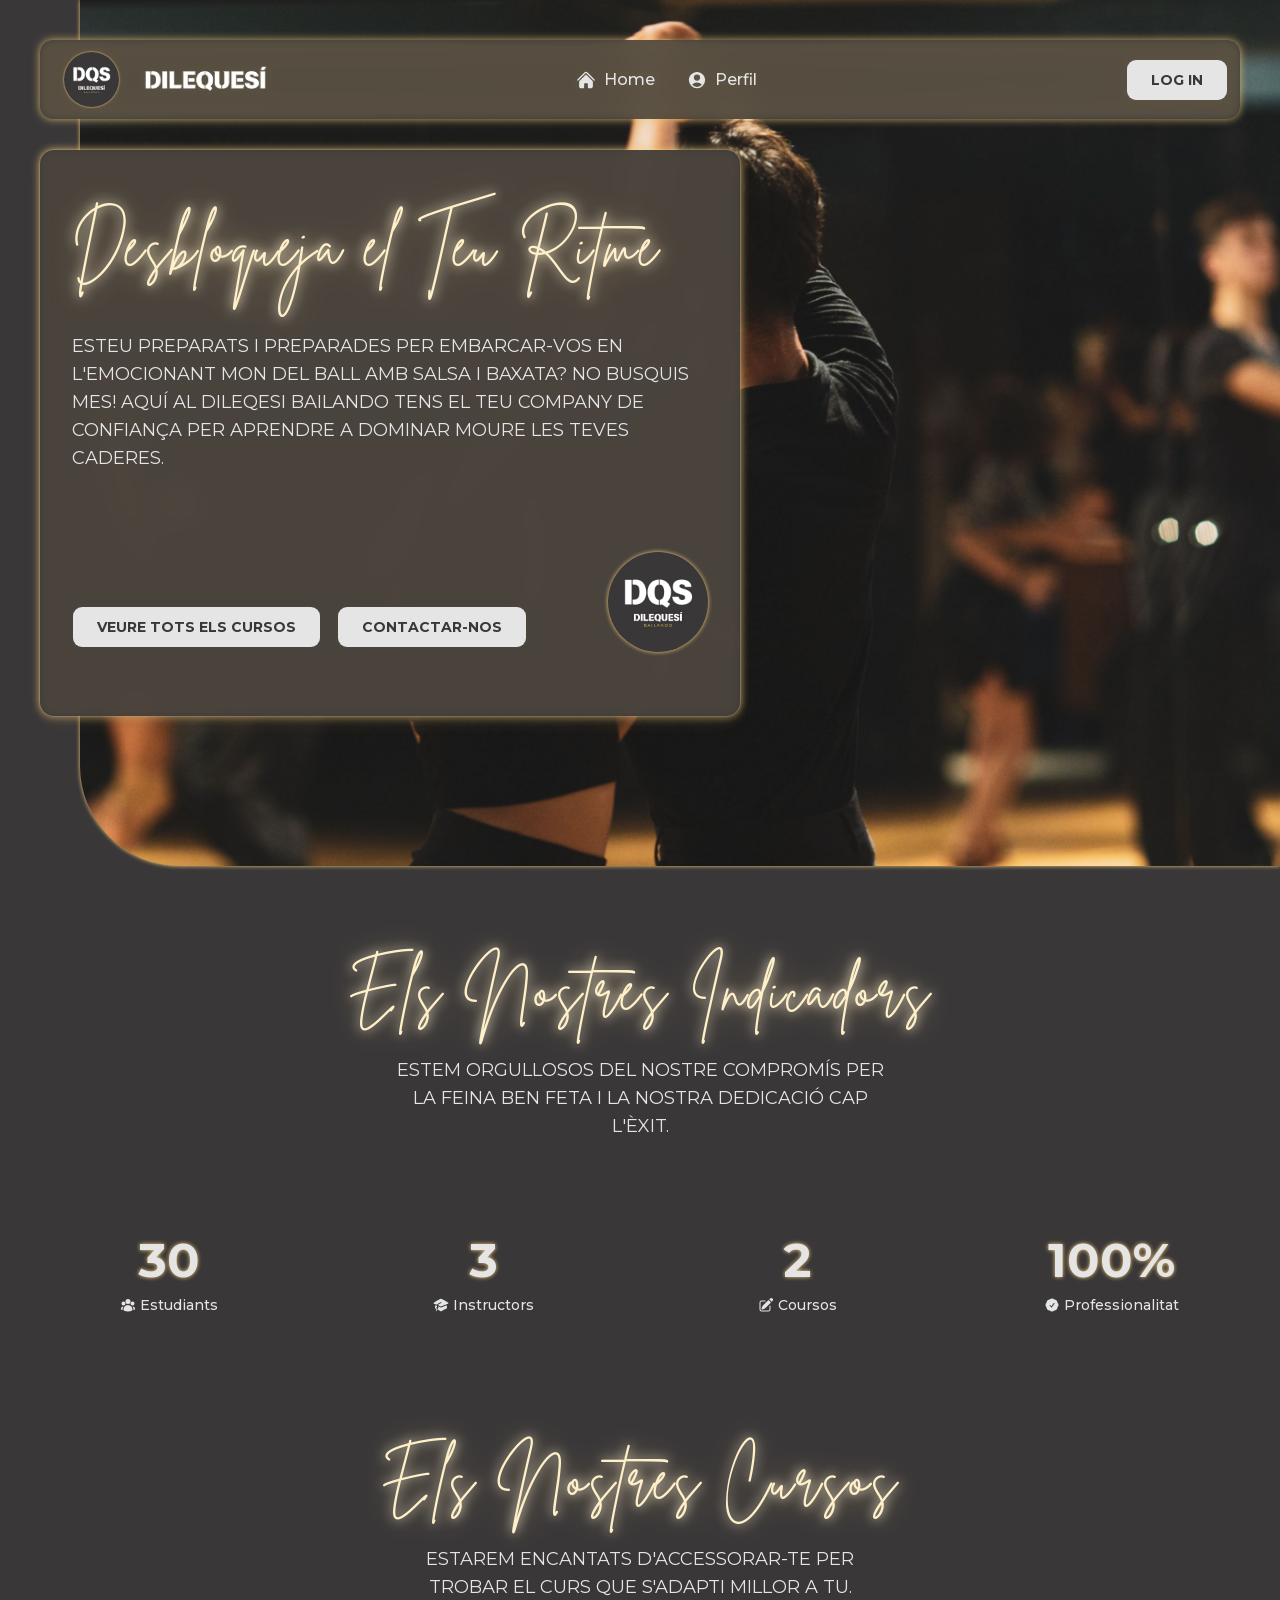
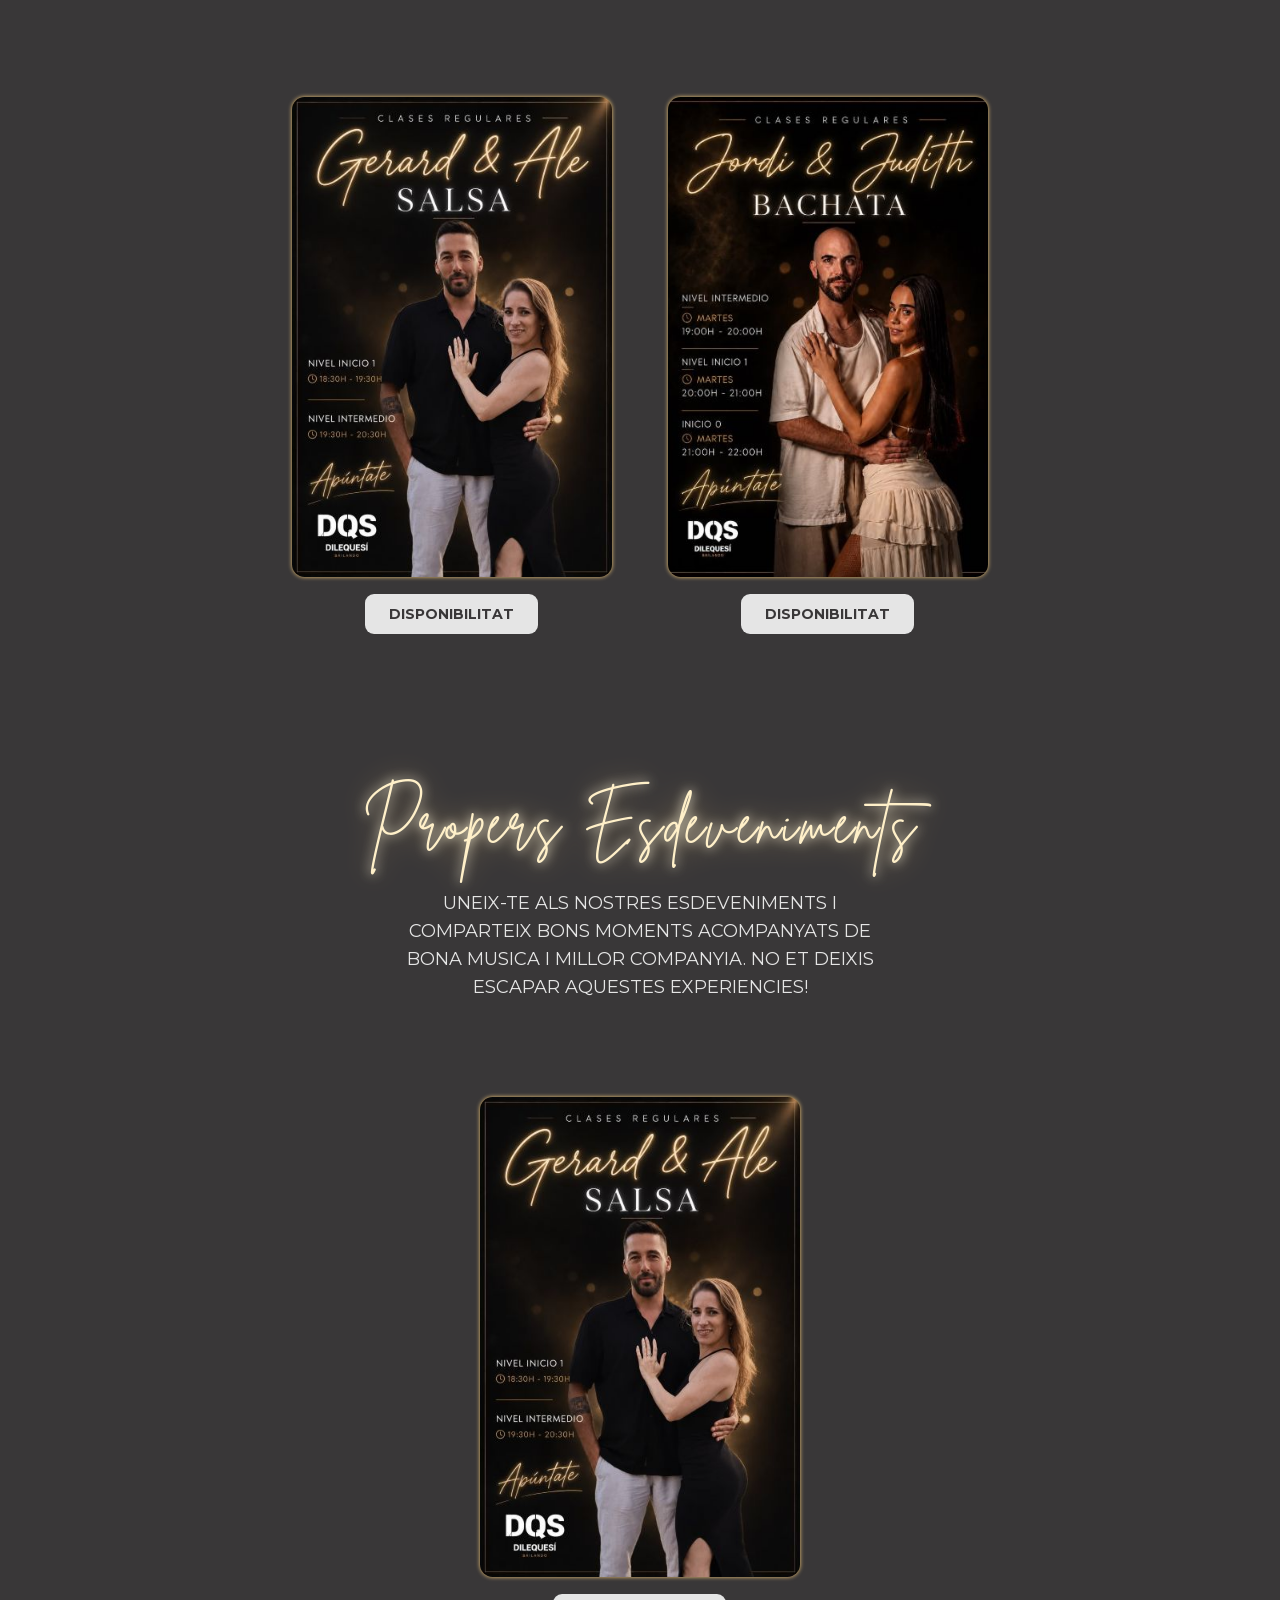
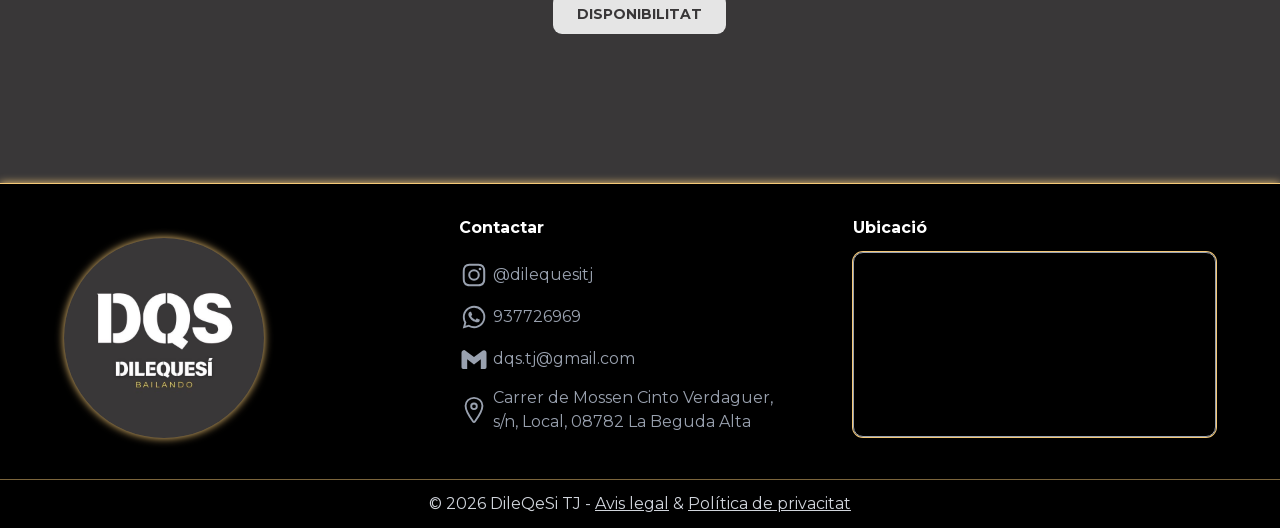
==== commit 9581591e: "Add files via upload" ====
--- a/index.html
+++ b/index.html
@@ -1,4 +1,4 @@
-<!DOCTYPE html><html lang="en" class="geist_a71539c9-module__T19VSG__variable roboto_a041e23c-module__WblFga__variable geist_mono_8d43a2aa-module__8Li5zG__variable montserrat_c86d324-module__Uv8Knq__variable great_vibes_a7780d84-module__YubtJW__variable bodoni_moda_5ee59f11-module__sV3sfq__variable h-full antialiased dark"><head><meta charSet="utf-8"/><meta name="viewport" content="width=device-width, initial-scale=1"/><link rel="preload" href="/dqsTJ/_next/static/media/52b5d5098cb87ddd-s.p.3r2y_bth_sjsm.woff2" as="font" crossorigin="" type="font/woff2"/><link rel="preload" href="/dqsTJ/_next/static/media/797e433ab948586e-s.p.0r6juujl39pe6.woff2" as="font" crossorigin="" type="font/woff2"/><link rel="preload" href="/dqsTJ/_next/static/media/BrittanySignature-s.p.0i7apnzkl6m2s.ttf" as="font" crossorigin="" type="font/ttf"/><link rel="preload" href="/dqsTJ/_next/static/media/caa3a2e1cccd8315-s.p.0wgildi0cnwt9.woff2" as="font" crossorigin="" type="font/woff2"/><link rel="preload" href="/dqsTJ/_next/static/media/ce62453a442c7f35-s.p.0a0h245ktd4x0.woff2" as="font" crossorigin="" type="font/woff2"/><link rel="preload" href="/dqsTJ/_next/static/media/e8f2fbee2754df70-s.p.1dqa_6e_ad4sj.woff2" as="font" crossorigin="" type="font/woff2"/><link rel="preload" href="/dqsTJ/_next/static/media/f48d461c03e0a8ec-s.p.3rqg0w444aekk.woff2" as="font" crossorigin="" type="font/woff2"/><link rel="stylesheet" href="/dqsTJ/_next/static/chunks/2fpkp0yjm-xdx.css" data-precedence="next"/><link rel="stylesheet" href="/dqsTJ/_next/static/chunks/2xsj2mnnr9o2t.css" data-precedence="next"/><link rel="preload" as="script" fetchPriority="low" href="/dqsTJ/_next/static/chunks/12aruqaur5huj.js"/><script src="/dqsTJ/_next/static/chunks/0j1vf-2ey7xr6.js" async=""></script><script src="/dqsTJ/_next/static/chunks/4561u0v7ysn3r.js" async=""></script><script src="/dqsTJ/_next/static/chunks/turbopack-3xd5wqjuoc6ou.js" async=""></script><script src="/dqsTJ/_next/static/chunks/3fntmmi971322.js" async="" crossorigin=""></script><script src="/dqsTJ/_next/static/chunks/3056qf6sac805.js" async="" crossorigin=""></script><script src="/dqsTJ/_next/static/chunks/20wq8eyzl7y6k.js" async="" crossorigin=""></script><title>DQS Bailando</title><meta name="description" content="Latino dance school app"/><link rel="icon" href="/dqsTJ/icon.png?icon.0c2gqe4lk5aiv.png" sizes="250x250" type="image/png"/><meta name="next-size-adjust" content=""/><script src="/dqsTJ/_next/static/chunks/0cz1d0mv5g_q7.js" noModule=""></script></head><body class="min-h-full flex flex-col bg-secondary"><div hidden=""><!--$--><!--/$--></div><div class="px-2 md:px-10 fixed top-4 z-50 w-screen"><div class="mx-auto container 2xl:px-[80px]"><div data-state="closed" data-slot="collapsible" class="z-50 mt-6 relative border-0 pr-3 py-3 pl-6 bg-secondary/80 backdrop-blur-lg rounded-[12.5px]  drop-shadow-[0_0_4px_#F5C978]"><div class="flex items-center justify-between lg:justify-center relative py-2 lg:py-0"><div class="flex items-center justify-between gap-3 lg:absolute lg:left-0"><img alt="bg-img" loading="lazy" width="55" height="55" decoding="async" data-nimg="1" class="rounded-full hidden lg:block drop-shadow-[0_0_1px_#F5C978]" style="color:transparent" src="/dqsTJ/image/DQS_logo.jpg"/><img alt="bg-img" loading="lazy" width="125" height="0" decoding="async" data-nimg="1" class="lg:ms-3" style="color:transparent" src="/dqsTJ/image/DQS_text_white.png"/></div><ul class="ml-10 hidden items-center gap-8 lg:flex h-[55px] !text-primary"><li><a href="#" class="flex items-center gap-2 font-medium text-primary hover:text-[#FFF0C9] hover:drop-shadow-[0_0_2px_#F5C978] undefined"><svg xmlns="http://www.w3.org/2000/svg" viewBox="0 0 24 24" fill="currentColor" aria-hidden="true" class="h-5 w-5"><path d="M11.47 3.84a.75.75 0 011.06 0l8.69 8.69a.75.75 0 101.06-1.06l-8.689-8.69a2.25 2.25 0 00-3.182 0l-8.69 8.69a.75.75 0 001.061 1.06l8.69-8.69z"></path><path d="M12 5.432l8.159 8.159c.03.03.06.058.091.086v6.198c0 1.035-.84 1.875-1.875 1.875H15a.75.75 0 01-.75-.75v-4.5a.75.75 0 00-.75-.75h-3a.75.75 0 00-.75.75V21a.75.75 0 01-.75.75H5.625a1.875 1.875 0 01-1.875-1.875v-6.198a2.29 2.29 0 00.091-.086L12 5.43z"></path></svg>Home</a></li><li><a href="#" class="flex items-center gap-2 font-medium text-primary hover:text-[#FFF0C9] hover:drop-shadow-[0_0_2px_#F5C978] undefined"><svg xmlns="http://www.w3.org/2000/svg" viewBox="0 0 24 24" fill="currentColor" aria-hidden="true" class="h-5 w-5"><path fill-rule="evenodd" d="M18.685 19.097A9.723 9.723 0 0021.75 12c0-5.385-4.365-9.75-9.75-9.75S2.25 6.615 2.25 12a9.723 9.723 0 003.065 7.097A9.716 9.716 0 0012 21.75a9.716 9.716 0 006.685-2.653zm-12.54-1.285A7.486 7.486 0 0112 15a7.486 7.486 0 015.855 2.812A8.224 8.224 0 0112 20.25a8.224 8.224 0 01-5.855-2.438zM15.75 9a3.75 3.75 0 11-7.5 0 3.75 3.75 0 017.5 0z" clip-rule="evenodd"></path></svg>Perfil</a></li></ul><div class="hidden items-center gap-4 lg:flex lg:absolute lg:right-0"><a href="#"><button data-slot="button" data-variant="default" data-size="default" class="group/button inline-flex shrink-0 items-center justify-center rounded-lg border border-transparent bg-clip-padding text-sm font-medium whitespace-nowrap transition-all outline-none select-none focus-visible:border-ring focus-visible:ring-3 focus-visible:ring-ring/50 active:not-aria-[haspopup]:translate-y-px disabled:pointer-events-none disabled:opacity-50 aria-invalid:border-destructive aria-invalid:ring-3 aria-invalid:ring-destructive/20 dark:aria-invalid:border-destructive/50 dark:aria-invalid:ring-destructive/40 [&amp;_svg]:pointer-events-none [&amp;_svg]:shrink-0 [&amp;_svg:not([class*=&#x27;size-&#x27;])]:size-4 bg-primary text-primary-foreground hover:bg-primary/80 h-8 gap-1.5 px-2.5 has-data-[icon=inline-end]:pr-2 has-data-[icon=inline-start]:pl-2 cursor-pointer !font-bold !uppercase !py-5 !px-6" color="gray">Log in</button></a></div><button type="button" aria-expanded="false" data-state="closed" data-slot="collapsible-trigger" class="ml-auto inline-block lg:hidden cursor-pointer"><svg xmlns="http://www.w3.org/2000/svg" viewBox="0 0 24 24" fill="currentColor" aria-hidden="true" stroke-width="2" class="h-6 w-6"><path fill-rule="evenodd" d="M3 6.75A.75.75 0 013.75 6h16.5a.75.75 0 010 1.5H3.75A.75.75 0 013 6.75zM3 12a.75.75 0 01.75-.75h16.5a.75.75 0 010 1.5H3.75A.75.75 0 013 12zm0 5.25a.75.75 0 01.75-.75h16.5a.75.75 0 010 1.5H3.75a.75.75 0 01-.75-.75z" clip-rule="evenodd"></path></svg></button></div><div data-state="closed" id="radix-_R_1avb_" hidden="" data-slot="collapsible-content" class="data-[state=closed]:animate-collapsible-up data-[state=open]:animate-collapsible-down overflow-hidden duration-300"></div></div></div></div><div class="!flex w-full items-center justify-between px-2 md:px-10 relative overflow"><img alt="bg-img" loading="lazy" width="1200" height="1200" decoding="async" data-nimg="1" class="absolute inset-0 ml-auto absolute bottom-0 left-0 h-full rounded-bl-[100px] object-cover object-center drop-shadow-[0_0_2px_#F5C978]" style="color:transparent" src="/dqsTJ/image/hero_bg.jpg"/><div class="container mx-auto mt-[150px] mb-[150px] 2xl:px-[80px]"><div class="grid grid-cols-12 text-center lg:text-left"><div data-slot="card" data-size="default" class="group/card flex flex-col gap-(--card-spacing) overflow-hidden text-sm text-card-foreground ring-1 ring-foreground/10 [--card-spacing:--spacing(4)] has-data-[slot=card-footer]:pb-0 has-[&gt;img:first-child]:pt-0 data-[size=sm]:[--card-spacing:--spacing(3)] data-[size=sm]:has-data-[slot=card-footer]:pb-0 *:[img:first-child]:rounded-t-xl *:[img:last-child]:rounded-b-xl col-span-full rounded-xl bg-secondary/90 p-8 shadow-lg drop-shadow-[0_0_4px_#F5C978] backdrop-blur-sm backdrop-saturate-200 xl:col-span-7"><div class="text-5xl lg:text-6xl font-semibold relative inline-block tracking-[3px] leading-[90px] font-thin mt-5 brittany_baf4c6bf-module__5hgFZW__className"><span class="
+<!DOCTYPE html><html lang="en" class="geist_a71539c9-module__T19VSG__variable roboto_a041e23c-module__WblFga__variable geist_mono_8d43a2aa-module__8Li5zG__variable montserrat_c86d324-module__Uv8Knq__variable great_vibes_a7780d84-module__YubtJW__variable bodoni_moda_5ee59f11-module__sV3sfq__variable h-full antialiased dark"><head><meta charSet="utf-8"/><meta name="viewport" content="width=device-width, initial-scale=1"/><link rel="preload" href="/_next/static/media/52b5d5098cb87ddd-s.p.3r2y_bth_sjsm.woff2" as="font" crossorigin="" type="font/woff2"/><link rel="preload" href="/_next/static/media/797e433ab948586e-s.p.0r6juujl39pe6.woff2" as="font" crossorigin="" type="font/woff2"/><link rel="preload" href="/_next/static/media/BrittanySignature-s.p.0i7apnzkl6m2s.ttf" as="font" crossorigin="" type="font/ttf"/><link rel="preload" href="/_next/static/media/caa3a2e1cccd8315-s.p.0wgildi0cnwt9.woff2" as="font" crossorigin="" type="font/woff2"/><link rel="preload" href="/_next/static/media/ce62453a442c7f35-s.p.0a0h245ktd4x0.woff2" as="font" crossorigin="" type="font/woff2"/><link rel="preload" href="/_next/static/media/e8f2fbee2754df70-s.p.1dqa_6e_ad4sj.woff2" as="font" crossorigin="" type="font/woff2"/><link rel="preload" href="/_next/static/media/f48d461c03e0a8ec-s.p.3rqg0w444aekk.woff2" as="font" crossorigin="" type="font/woff2"/><link rel="stylesheet" href="/_next/static/chunks/2fpkp0yjm-xdx.css" data-precedence="next"/><link rel="stylesheet" href="/_next/static/chunks/2xsj2mnnr9o2t.css" data-precedence="next"/><link rel="preload" as="script" fetchPriority="low" href="/_next/static/chunks/12aruqaur5huj.js"/><script src="/_next/static/chunks/2jsd8749xplnp.js" async=""></script><script src="/_next/static/chunks/4561u0v7ysn3r.js" async=""></script><script src="/_next/static/chunks/turbopack-1omc-gjtd6q9h.js" async=""></script><script src="/_next/static/chunks/3fntmmi971322.js" async="" crossorigin=""></script><script src="/_next/static/chunks/2jlnvsy1ubg_s.js" async="" crossorigin=""></script><script src="/_next/static/chunks/1y22g1u95r_gr.js" async="" crossorigin=""></script><title>DQS Bailando</title><meta name="description" content="Latino dance school app"/><link rel="icon" href="/icon.png?icon.0c2gqe4lk5aiv.png" sizes="250x250" type="image/png"/><meta name="next-size-adjust" content=""/><script src="/_next/static/chunks/0cz1d0mv5g_q7.js" noModule=""></script></head><body class="min-h-full flex flex-col bg-secondary"><div hidden=""><!--$--><!--/$--></div><div class="px-2 md:px-10 fixed top-4 z-50 w-screen"><div class="mx-auto container 2xl:px-[80px]"><div data-state="closed" data-slot="collapsible" class="z-50 mt-6 relative border-0 pr-3 py-3 pl-6 bg-secondary/80 backdrop-blur-lg rounded-[12.5px]  drop-shadow-[0_0_4px_#F5C978]"><div class="flex items-center justify-between lg:justify-center relative py-2 lg:py-0"><div class="flex items-center justify-between gap-3 lg:absolute lg:left-0"><img alt="bg-img" loading="lazy" width="55" height="55" decoding="async" data-nimg="1" class="rounded-full hidden lg:block drop-shadow-[0_0_1px_#F5C978]" style="color:transparent" src="/image/DQS_logo.jpg"/><img alt="bg-img" loading="lazy" width="125" height="0" decoding="async" data-nimg="1" class="lg:ms-3" style="color:transparent" src="/image/DQS_text_white.png"/></div><ul class="ml-10 hidden items-center gap-8 lg:flex h-[55px] !text-primary"><li><a href="#" class="flex items-center gap-2 font-medium text-primary hover:text-[#FFF0C9] hover:drop-shadow-[0_0_2px_#F5C978] undefined"><svg xmlns="http://www.w3.org/2000/svg" viewBox="0 0 24 24" fill="currentColor" aria-hidden="true" class="h-5 w-5"><path d="M11.47 3.84a.75.75 0 011.06 0l8.69 8.69a.75.75 0 101.06-1.06l-8.689-8.69a2.25 2.25 0 00-3.182 0l-8.69 8.69a.75.75 0 001.061 1.06l8.69-8.69z"></path><path d="M12 5.432l8.159 8.159c.03.03.06.058.091.086v6.198c0 1.035-.84 1.875-1.875 1.875H15a.75.75 0 01-.75-.75v-4.5a.75.75 0 00-.75-.75h-3a.75.75 0 00-.75.75V21a.75.75 0 01-.75.75H5.625a1.875 1.875 0 01-1.875-1.875v-6.198a2.29 2.29 0 00.091-.086L12 5.43z"></path></svg>Home</a></li><li><a href="#" class="flex items-center gap-2 font-medium text-primary hover:text-[#FFF0C9] hover:drop-shadow-[0_0_2px_#F5C978] undefined"><svg xmlns="http://www.w3.org/2000/svg" viewBox="0 0 24 24" fill="currentColor" aria-hidden="true" class="h-5 w-5"><path fill-rule="evenodd" d="M18.685 19.097A9.723 9.723 0 0021.75 12c0-5.385-4.365-9.75-9.75-9.75S2.25 6.615 2.25 12a9.723 9.723 0 003.065 7.097A9.716 9.716 0 0012 21.75a9.716 9.716 0 006.685-2.653zm-12.54-1.285A7.486 7.486 0 0112 15a7.486 7.486 0 015.855 2.812A8.224 8.224 0 0112 20.25a8.224 8.224 0 01-5.855-2.438zM15.75 9a3.75 3.75 0 11-7.5 0 3.75 3.75 0 017.5 0z" clip-rule="evenodd"></path></svg>Perfil</a></li></ul><div class="hidden items-center gap-4 lg:flex lg:absolute lg:right-0"><a href="#"><button data-slot="button" data-variant="default" data-size="default" class="group/button inline-flex shrink-0 items-center justify-center rounded-lg border border-transparent bg-clip-padding text-sm font-medium whitespace-nowrap transition-all outline-none select-none focus-visible:border-ring focus-visible:ring-3 focus-visible:ring-ring/50 active:not-aria-[haspopup]:translate-y-px disabled:pointer-events-none disabled:opacity-50 aria-invalid:border-destructive aria-invalid:ring-3 aria-invalid:ring-destructive/20 dark:aria-invalid:border-destructive/50 dark:aria-invalid:ring-destructive/40 [&amp;_svg]:pointer-events-none [&amp;_svg]:shrink-0 [&amp;_svg:not([class*=&#x27;size-&#x27;])]:size-4 bg-primary text-primary-foreground hover:bg-primary/80 h-8 gap-1.5 px-2.5 has-data-[icon=inline-end]:pr-2 has-data-[icon=inline-start]:pl-2 cursor-pointer !font-bold !uppercase !py-5 !px-6" color="gray">Log in</button></a></div><button type="button" aria-expanded="false" data-state="closed" data-slot="collapsible-trigger" class="ml-auto inline-block lg:hidden cursor-pointer"><svg xmlns="http://www.w3.org/2000/svg" viewBox="0 0 24 24" fill="currentColor" aria-hidden="true" stroke-width="2" class="h-6 w-6"><path fill-rule="evenodd" d="M3 6.75A.75.75 0 013.75 6h16.5a.75.75 0 010 1.5H3.75A.75.75 0 013 6.75zM3 12a.75.75 0 01.75-.75h16.5a.75.75 0 010 1.5H3.75A.75.75 0 013 12zm0 5.25a.75.75 0 01.75-.75h16.5a.75.75 0 010 1.5H3.75a.75.75 0 01-.75-.75z" clip-rule="evenodd"></path></svg></button></div><div data-state="closed" id="radix-_R_1avb_" hidden="" data-slot="collapsible-content" class="data-[state=closed]:animate-collapsible-up data-[state=open]:animate-collapsible-down overflow-hidden duration-300"></div></div></div></div><div class="!flex w-full items-center justify-between px-2 md:px-10 relative overflow"><img alt="bg-img" loading="lazy" width="1200" height="1200" decoding="async" data-nimg="1" class="absolute inset-0 ml-auto absolute bottom-0 left-0 h-full rounded-bl-[100px] object-cover object-center drop-shadow-[0_0_2px_#F5C978]" style="color:transparent" src="/image/hero_bg.jpg"/><div class="container mx-auto mt-[150px] mb-[150px] 2xl:px-[80px]"><div class="grid grid-cols-12 text-center lg:text-left"><div data-slot="card" data-size="default" class="group/card flex flex-col gap-(--card-spacing) overflow-hidden text-sm text-card-foreground ring-1 ring-foreground/10 [--card-spacing:--spacing(4)] has-data-[slot=card-footer]:pb-0 has-[&gt;img:first-child]:pt-0 data-[size=sm]:[--card-spacing:--spacing(3)] data-[size=sm]:has-data-[slot=card-footer]:pb-0 *:[img:first-child]:rounded-t-xl *:[img:last-child]:rounded-b-xl col-span-full rounded-xl bg-secondary/90 p-8 shadow-lg drop-shadow-[0_0_4px_#F5C978] backdrop-blur-sm backdrop-saturate-200 xl:col-span-7"><div class="text-5xl lg:text-6xl font-semibold relative inline-block tracking-[3px] leading-[90px] font-thin mt-5 brittany_baf4c6bf-module__5hgFZW__className"><span class="
 
             absolute inset-0
 
@@ -16,7 +16,7 @@
 
             drop-shadow-[0_0_6px_#FFF8DD]
 
-            ">Desbloqueja el Teu Ritme</span></div><div class="md:hidden mt-5 drop-shadow-[0_0_4px_#F5C978]"><img alt="bg-img" loading="lazy" width="200" height="200" decoding="async" data-nimg="1" class="rounded-full mx-auto w-[200px]" style="color:transparent" src="/dqsTJ/image/DQS_logo.jpg"/></div><div class="mx-auto mt-5 mb-8 md:mb-16 w-full !text-primary lg:w-5/12 text-base sm:text-lg uppercase mb-10 mt-6 !mx-0 !w-full">Esteu preparats i preparades per embarcar-vos en l&#x27;emocionant mon del ball amb salsa i baxata? No busquis mes! Aquí al DileQeSi Bailando tens el teu company de confiança per aprendre a dominar moure les teves caderes.</div><div class="mb-8 flex flex-col md:flex-row justify-center md:items-end gap-4 lg:justify-start"><a href="#courses"><button data-slot="button" data-variant="default" data-size="default" class="group/button inline-flex shrink-0 items-center justify-center rounded-lg border border-transparent bg-clip-padding text-sm font-medium whitespace-nowrap transition-all outline-none select-none focus-visible:border-ring focus-visible:ring-3 focus-visible:ring-ring/50 active:not-aria-[haspopup]:translate-y-px disabled:pointer-events-none disabled:opacity-50 aria-invalid:border-destructive aria-invalid:ring-3 aria-invalid:ring-destructive/20 dark:aria-invalid:border-destructive/50 dark:aria-invalid:ring-destructive/40 [&amp;_svg]:pointer-events-none [&amp;_svg]:shrink-0 [&amp;_svg:not([class*=&#x27;size-&#x27;])]:size-4 bg-primary text-primary-foreground hover:bg-primary/80 h-8 gap-1.5 px-2.5 has-data-[icon=inline-end]:pr-2 has-data-[icon=inline-start]:pl-2 w-full md:mb-1 cursor-pointer !font-bold !uppercase !py-5 !px-6" color="gray">Veure tots els cursos</button></a><a href="#contactus"><button data-slot="button" data-variant="default" data-size="default" class="group/button inline-flex shrink-0 items-center justify-center rounded-lg border border-transparent bg-clip-padding text-sm font-medium whitespace-nowrap transition-all outline-none select-none focus-visible:border-ring focus-visible:ring-3 focus-visible:ring-ring/50 active:not-aria-[haspopup]:translate-y-px disabled:pointer-events-none disabled:opacity-50 aria-invalid:border-destructive aria-invalid:ring-3 aria-invalid:ring-destructive/20 dark:aria-invalid:border-destructive/50 dark:aria-invalid:ring-destructive/40 [&amp;_svg]:pointer-events-none [&amp;_svg]:shrink-0 [&amp;_svg:not([class*=&#x27;size-&#x27;])]:size-4 bg-primary text-primary-foreground hover:bg-primary/80 h-8 gap-1.5 px-2.5 has-data-[icon=inline-end]:pr-2 has-data-[icon=inline-start]:pl-2 w-full md:mb-1 cursor-pointer !font-bold !uppercase !py-5 !px-6" color="gray">Contactar-nos</button></a><div class="flex-grow"></div><div class="col-span-1 lg:mb-0 md:col-span-2 lg:col-span-1 hidden md:block drop-shadow-[0_0_2px_#F5C978]"><img alt="bg-img" loading="lazy" width="200" height="200" decoding="async" data-nimg="1" class="rounded-full mx-auto lg:mx-0 w-[200px] md:w-[100px]" style="color:transparent" src="/dqsTJ/image/DQS_logo.jpg"/></div></div></div></div></div></div><section class="px-2 md:px-8"><div class="container mx-auto mt-20 text-center lg:text-left 2xl:px-[80px]"><div class="grid place-items-center text-center"><div class="text-5xl lg:text-6xl font-semibold relative inline-block tracking-[3px] leading-[90px] font-thin  brittany_baf4c6bf-module__5hgFZW__className"><span class="
+            ">Desbloqueja el Teu Ritme</span></div><div class="md:hidden mt-5 drop-shadow-[0_0_4px_#F5C978]"><img alt="bg-img" loading="lazy" width="200" height="200" decoding="async" data-nimg="1" class="rounded-full mx-auto w-[200px]" style="color:transparent" src="/image/DQS_logo.jpg"/></div><div class="mx-auto mt-5 mb-8 md:mb-16 w-full !text-primary lg:w-5/12 text-base sm:text-lg uppercase mb-10 mt-6 !mx-0 !w-full">Esteu preparats i preparades per embarcar-vos en l&#x27;emocionant mon del ball amb salsa i baxata? No busquis mes! Aquí al DileQeSi Bailando tens el teu company de confiança per aprendre a dominar moure les teves caderes.</div><div class="mb-8 flex flex-col md:flex-row justify-center md:items-end gap-4 lg:justify-start"><a href="#courses"><button data-slot="button" data-variant="default" data-size="default" class="group/button inline-flex shrink-0 items-center justify-center rounded-lg border border-transparent bg-clip-padding text-sm font-medium whitespace-nowrap transition-all outline-none select-none focus-visible:border-ring focus-visible:ring-3 focus-visible:ring-ring/50 active:not-aria-[haspopup]:translate-y-px disabled:pointer-events-none disabled:opacity-50 aria-invalid:border-destructive aria-invalid:ring-3 aria-invalid:ring-destructive/20 dark:aria-invalid:border-destructive/50 dark:aria-invalid:ring-destructive/40 [&amp;_svg]:pointer-events-none [&amp;_svg]:shrink-0 [&amp;_svg:not([class*=&#x27;size-&#x27;])]:size-4 bg-primary text-primary-foreground hover:bg-primary/80 h-8 gap-1.5 px-2.5 has-data-[icon=inline-end]:pr-2 has-data-[icon=inline-start]:pl-2 w-full md:mb-1 cursor-pointer !font-bold !uppercase !py-5 !px-6" color="gray">Veure tots els cursos</button></a><a href="#contactus"><button data-slot="button" data-variant="default" data-size="default" class="group/button inline-flex shrink-0 items-center justify-center rounded-lg border border-transparent bg-clip-padding text-sm font-medium whitespace-nowrap transition-all outline-none select-none focus-visible:border-ring focus-visible:ring-3 focus-visible:ring-ring/50 active:not-aria-[haspopup]:translate-y-px disabled:pointer-events-none disabled:opacity-50 aria-invalid:border-destructive aria-invalid:ring-3 aria-invalid:ring-destructive/20 dark:aria-invalid:border-destructive/50 dark:aria-invalid:ring-destructive/40 [&amp;_svg]:pointer-events-none [&amp;_svg]:shrink-0 [&amp;_svg:not([class*=&#x27;size-&#x27;])]:size-4 bg-primary text-primary-foreground hover:bg-primary/80 h-8 gap-1.5 px-2.5 has-data-[icon=inline-end]:pr-2 has-data-[icon=inline-start]:pl-2 w-full md:mb-1 cursor-pointer !font-bold !uppercase !py-5 !px-6" color="gray">Contactar-nos</button></a><div class="flex-grow"></div><div class="col-span-1 lg:mb-0 md:col-span-2 lg:col-span-1 hidden md:block drop-shadow-[0_0_2px_#F5C978]"><img alt="bg-img" loading="lazy" width="200" height="200" decoding="async" data-nimg="1" class="rounded-full mx-auto lg:mx-0 w-[200px] md:w-[100px]" style="color:transparent" src="/image/DQS_logo.jpg"/></div></div></div></div></div></div><section class="px-2 md:px-8"><div class="container mx-auto mt-20 text-center lg:text-left 2xl:px-[80px]"><div class="grid place-items-center text-center"><div class="text-5xl lg:text-6xl font-semibold relative inline-block tracking-[3px] leading-[90px] font-thin  brittany_baf4c6bf-module__5hgFZW__className"><span class="
 
             absolute inset-0
 
@@ -52,7 +52,7 @@
 
             drop-shadow-[0_0_6px_#FFF8DD]
 
-            ">Els Nostres Cursos</span></div><div class="mx-auto mt-5 mb-8 md:mb-16 w-full !text-primary lg:w-5/12 text-base sm:text-lg uppercase ">Estarem encantats d&#x27;accessorar-te per trobar el curs que s&#x27;adapti millor a tu.</div></div><div class="grid grid-cols-12"><span class="md:col-span-1 lg:col-span-2"></span><div class="col-span-12 mx-auto grid grid-cols-1 gap-x-10 gap-y-24 md:grid-cols-2 md:col-span-10 lg:col-span-8 lg:gap-x-14"><div class="max-w-xs! flex flex-col items-center"><div class="rounded-[12.5px] aspect-[2/3] overflow-hidden drop-shadow-[0_0_2px_#F5C978]"><a href="/dqsTJ/image/salsa.jpeg" target="_blank"><img alt="Course picture" loading="lazy" width="400" height="0" decoding="async" data-nimg="1" class="h-full w-full object-cover" style="color:transparent" src="/dqsTJ/image/salsa_LQ.jpg"/></a></div><button data-slot="button" data-variant="default" data-size="default" class="group/button inline-flex shrink-0 items-center justify-center rounded-lg border border-transparent bg-clip-padding text-sm font-medium whitespace-nowrap transition-all outline-none select-none focus-visible:border-ring focus-visible:ring-3 focus-visible:ring-ring/50 active:not-aria-[haspopup]:translate-y-px disabled:pointer-events-none disabled:opacity-50 aria-invalid:border-destructive aria-invalid:ring-3 aria-invalid:ring-destructive/20 dark:aria-invalid:border-destructive/50 dark:aria-invalid:ring-destructive/40 [&amp;_svg]:pointer-events-none [&amp;_svg]:shrink-0 [&amp;_svg:not([class*=&#x27;size-&#x27;])]:size-4 bg-primary text-primary-foreground hover:bg-primary/80 h-8 gap-1.5 px-2.5 has-data-[icon=inline-end]:pr-2 has-data-[icon=inline-start]:pl-2 mt-4 w-fit cursor-pointer !font-bold !uppercase !py-5 !px-6">Disponibilitat</button></div><div class="max-w-xs! flex flex-col items-center"><div class="rounded-[12.5px] aspect-[2/3] overflow-hidden drop-shadow-[0_0_2px_#F5C978]"><a href="/dqsTJ/image/bachata.jpeg" target="_blank"><img alt="Course picture" loading="lazy" width="400" height="0" decoding="async" data-nimg="1" class="h-full w-full object-cover" style="color:transparent" src="/dqsTJ/image/bachata_LQ.jpg"/></a></div><button data-slot="button" data-variant="default" data-size="default" class="group/button inline-flex shrink-0 items-center justify-center rounded-lg border border-transparent bg-clip-padding text-sm font-medium whitespace-nowrap transition-all outline-none select-none focus-visible:border-ring focus-visible:ring-3 focus-visible:ring-ring/50 active:not-aria-[haspopup]:translate-y-px disabled:pointer-events-none disabled:opacity-50 aria-invalid:border-destructive aria-invalid:ring-3 aria-invalid:ring-destructive/20 dark:aria-invalid:border-destructive/50 dark:aria-invalid:ring-destructive/40 [&amp;_svg]:pointer-events-none [&amp;_svg]:shrink-0 [&amp;_svg:not([class*=&#x27;size-&#x27;])]:size-4 bg-primary text-primary-foreground hover:bg-primary/80 h-8 gap-1.5 px-2.5 has-data-[icon=inline-end]:pr-2 has-data-[icon=inline-start]:pl-2 mt-4 w-fit cursor-pointer !font-bold !uppercase !py-5 !px-6">Disponibilitat</button></div></div><span class="md:col-span-1 lg:col-span-2"></span></div></section><section class="py-12 px-2 md:px-8"><div class="container mx-auto mb-20 md:mb-24 text-center md:mt-24 2xl:px-[80px]"><div class="text-5xl lg:text-6xl font-semibold relative inline-block tracking-[3px] leading-[90px] font-thin  brittany_baf4c6bf-module__5hgFZW__className"><span class="
+            ">Els Nostres Cursos</span></div><div class="mx-auto mt-5 mb-8 md:mb-16 w-full !text-primary lg:w-5/12 text-base sm:text-lg uppercase ">Estarem encantats d&#x27;accessorar-te per trobar el curs que s&#x27;adapti millor a tu.</div></div><div class="grid grid-cols-12"><span class="md:col-span-1 lg:col-span-2"></span><div class="col-span-12 mx-auto grid grid-cols-1 gap-x-10 gap-y-24 md:grid-cols-2 md:col-span-10 lg:col-span-8 lg:gap-x-14"><div class="max-w-xs! flex flex-col items-center"><div class="rounded-[12.5px] aspect-[2/3] overflow-hidden drop-shadow-[0_0_2px_#F5C978]"><a href="/image/salsa.jpeg" target="_blank"><img alt="Course picture" loading="lazy" width="400" height="0" decoding="async" data-nimg="1" class="h-full w-full object-cover" style="color:transparent" src="/image/salsa_LQ.jpg"/></a></div><button data-slot="button" data-variant="default" data-size="default" class="group/button inline-flex shrink-0 items-center justify-center rounded-lg border border-transparent bg-clip-padding text-sm font-medium whitespace-nowrap transition-all outline-none select-none focus-visible:border-ring focus-visible:ring-3 focus-visible:ring-ring/50 active:not-aria-[haspopup]:translate-y-px disabled:pointer-events-none disabled:opacity-50 aria-invalid:border-destructive aria-invalid:ring-3 aria-invalid:ring-destructive/20 dark:aria-invalid:border-destructive/50 dark:aria-invalid:ring-destructive/40 [&amp;_svg]:pointer-events-none [&amp;_svg]:shrink-0 [&amp;_svg:not([class*=&#x27;size-&#x27;])]:size-4 bg-primary text-primary-foreground hover:bg-primary/80 h-8 gap-1.5 px-2.5 has-data-[icon=inline-end]:pr-2 has-data-[icon=inline-start]:pl-2 mt-4 w-fit cursor-pointer !font-bold !uppercase !py-5 !px-6">Disponibilitat</button></div><div class="max-w-xs! flex flex-col items-center"><div class="rounded-[12.5px] aspect-[2/3] overflow-hidden drop-shadow-[0_0_2px_#F5C978]"><a href="/image/bachata.jpeg" target="_blank"><img alt="Course picture" loading="lazy" width="400" height="0" decoding="async" data-nimg="1" class="h-full w-full object-cover" style="color:transparent" src="/image/bachata_LQ.jpg"/></a></div><button data-slot="button" data-variant="default" data-size="default" class="group/button inline-flex shrink-0 items-center justify-center rounded-lg border border-transparent bg-clip-padding text-sm font-medium whitespace-nowrap transition-all outline-none select-none focus-visible:border-ring focus-visible:ring-3 focus-visible:ring-ring/50 active:not-aria-[haspopup]:translate-y-px disabled:pointer-events-none disabled:opacity-50 aria-invalid:border-destructive aria-invalid:ring-3 aria-invalid:ring-destructive/20 dark:aria-invalid:border-destructive/50 dark:aria-invalid:ring-destructive/40 [&amp;_svg]:pointer-events-none [&amp;_svg]:shrink-0 [&amp;_svg:not([class*=&#x27;size-&#x27;])]:size-4 bg-primary text-primary-foreground hover:bg-primary/80 h-8 gap-1.5 px-2.5 has-data-[icon=inline-end]:pr-2 has-data-[icon=inline-start]:pl-2 mt-4 w-fit cursor-pointer !font-bold !uppercase !py-5 !px-6">Disponibilitat</button></div></div><span class="md:col-span-1 lg:col-span-2"></span></div></section><section class="py-12 px-2 md:px-8"><div class="container mx-auto mb-20 md:mb-24 text-center md:mt-24 2xl:px-[80px]"><div class="text-5xl lg:text-6xl font-semibold relative inline-block tracking-[3px] leading-[90px] font-thin  brittany_baf4c6bf-module__5hgFZW__className"><span class="
 
             absolute inset-0
 
@@ -70,4 +70,4 @@
 
             drop-shadow-[0_0_6px_#FFF8DD]
 
-            ">Propers Esdeveniments</span></div><div class="mx-auto mt-5 mb-8 md:mb-16 w-full !text-primary lg:w-5/12 text-base sm:text-lg uppercase ">Uneix-te als nostres esdeveniments i comparteix bons moments acompanyats de bona musica i millor companyia. No et deixis escapar aquestes experiencies!</div></div><div class="grid grid-cols-12"><span class="md:col-span-3 lg:col-span-4"></span><div class="px-3 md:px-0 col-span-12 mx-auto grid grid-cols-1 gap-x-10 gap-y-20 md:col-span-6 lg:col-span-4"><div class="max-w-xs! flex flex-col items-center"><div class="rounded-[12.5px] aspect-[2/3] overflow-hidden drop-shadow-[0_0_2px_#F5C978]"><a href="/dqsTJ/image/salsa.jpeg" target="_blank"><img alt="Course picture" loading="lazy" width="400" height="0" decoding="async" data-nimg="1" class="h-full w-full object-cover" style="color:transparent" src="/dqsTJ/image/salsa_LQ.jpg"/></a></div><button data-slot="button" data-variant="default" data-size="default" class="group/button inline-flex shrink-0 items-center justify-center rounded-lg border border-transparent bg-clip-padding text-sm font-medium whitespace-nowrap transition-all outline-none select-none focus-visible:border-ring focus-visible:ring-3 focus-visible:ring-ring/50 active:not-aria-[haspopup]:translate-y-px disabled:pointer-events-none disabled:opacity-50 aria-invalid:border-destructive aria-invalid:ring-3 aria-invalid:ring-destructive/20 dark:aria-invalid:border-destructive/50 dark:aria-invalid:ring-destructive/40 [&amp;_svg]:pointer-events-none [&amp;_svg]:shrink-0 [&amp;_svg:not([class*=&#x27;size-&#x27;])]:size-4 bg-primary text-primary-foreground hover:bg-primary/80 h-8 gap-1.5 px-2.5 has-data-[icon=inline-end]:pr-2 has-data-[icon=inline-start]:pl-2 mt-4 w-fit cursor-pointer !font-bold !uppercase !py-5 !px-6">Disponibilitat</button></div></div><span class="md:col-span-3 lg:col-span-4"></span></div></section><footer class="px-8 pt-8 pb-[90px] bg-black relative text-white border-t border-[#F5C978] drop-shadow-[0_0_4px_#F5C978] mt-25"><div class="container max-w-6xl flex flex-col mx-auto 2xl:px-[80px]"><div class="grid grid-cols-1 md:grid-cols-2 lg:grid-cols-3 !w-full gap-8"><div class="col-span-1 mb-4 lg:mb-0 my-auto md:col-span-2 lg:col-span-1 drop-shadow-[0_0_4px_#F5C978]"><img alt="bg-img" loading="lazy" width="200" height="200" decoding="async" data-nimg="1" class="rounded-full mx-auto lg:mx-0" style="color:transparent" src="/dqsTJ/image/DQS_logo.jpg"/></div><div id="contactus" class="flex col-span-1 gap-10 mb-10 lg:mb-0 md:gap-36"><ul><div class="mb-4 font-bold">Contactar</div><div class="flex flex-col gap-1"><div class="inline-flex"><a href="https://www.instagram.com/dilequesitj/" class="py-1 font-normal transition-colors text-gray-400 flex items-center gap-1 hover:text-[#FFF0C9] hover:drop-shadow-[0_0_2px_#F5C978]"><svg stroke="currentColor" fill="currentColor" stroke-width="0" viewBox="0 0 24 24" color="" class="min-w-[30px]" height="30" width="30" xmlns="http://www.w3.org/2000/svg"><path d="M11.999 7.377a4.623 4.623 0 1 0 0 9.248 4.623 4.623 0 0 0 0-9.248zm0 7.627a3.004 3.004 0 1 1 0-6.008 3.004 3.004 0 0 1 0 6.008z"></path><circle cx="16.806" cy="7.207" r="1.078"></circle><path d="M20.533 6.111A4.605 4.605 0 0 0 17.9 3.479a6.606 6.606 0 0 0-2.186-.42c-.963-.042-1.268-.054-3.71-.054s-2.755 0-3.71.054a6.554 6.554 0 0 0-2.184.42 4.6 4.6 0 0 0-2.633 2.632 6.585 6.585 0 0 0-.419 2.186c-.043.962-.056 1.267-.056 3.71 0 2.442 0 2.753.056 3.71.015.748.156 1.486.419 2.187a4.61 4.61 0 0 0 2.634 2.632 6.584 6.584 0 0 0 2.185.45c.963.042 1.268.055 3.71.055s2.755 0 3.71-.055a6.615 6.615 0 0 0 2.186-.419 4.613 4.613 0 0 0 2.633-2.633c.263-.7.404-1.438.419-2.186.043-.962.056-1.267.056-3.71s0-2.753-.056-3.71a6.581 6.581 0 0 0-.421-2.217zm-1.218 9.532a5.043 5.043 0 0 1-.311 1.688 2.987 2.987 0 0 1-1.712 1.711 4.985 4.985 0 0 1-1.67.311c-.95.044-1.218.055-3.654.055-2.438 0-2.687 0-3.655-.055a4.96 4.96 0 0 1-1.669-.311 2.985 2.985 0 0 1-1.719-1.711 5.08 5.08 0 0 1-.311-1.669c-.043-.95-.053-1.218-.053-3.654 0-2.437 0-2.686.053-3.655a5.038 5.038 0 0 1 .311-1.687c.305-.789.93-1.41 1.719-1.712a5.01 5.01 0 0 1 1.669-.311c.951-.043 1.218-.055 3.655-.055s2.687 0 3.654.055a4.96 4.96 0 0 1 1.67.311 2.991 2.991 0 0 1 1.712 1.712 5.08 5.08 0 0 1 .311 1.669c.043.951.054 1.218.054 3.655 0 2.436 0 2.698-.043 3.654h-.011z"></path></svg><div class="max-w-[220px] sm:max-w-[300px]">@dilequesitj</div></a></div><div class="inline-flex"><a href="https://wa.me/34687102745" class="py-1 font-normal transition-colors text-gray-400 flex items-center gap-1 hover:text-[#FFF0C9] hover:drop-shadow-[0_0_2px_#F5C978]"><svg stroke="currentColor" fill="currentColor" stroke-width="0" viewBox="0 0 24 24" color="" class="min-w-[30px]" height="30" width="30" xmlns="http://www.w3.org/2000/svg"><path fill-rule="evenodd" clip-rule="evenodd" d="M18.403 5.633A8.919 8.919 0 0 0 12.053 3c-4.948 0-8.976 4.027-8.978 8.977 0 1.582.413 3.126 1.198 4.488L3 21.116l4.759-1.249a8.981 8.981 0 0 0 4.29 1.093h.004c4.947 0 8.975-4.027 8.977-8.977a8.926 8.926 0 0 0-2.627-6.35m-6.35 13.812h-.003a7.446 7.446 0 0 1-3.798-1.041l-.272-.162-2.824.741.753-2.753-.177-.282a7.448 7.448 0 0 1-1.141-3.971c.002-4.114 3.349-7.461 7.465-7.461a7.413 7.413 0 0 1 5.275 2.188 7.42 7.42 0 0 1 2.183 5.279c-.002 4.114-3.349 7.462-7.461 7.462m4.093-5.589c-.225-.113-1.327-.655-1.533-.73-.205-.075-.354-.112-.504.112s-.58.729-.711.879-.262.168-.486.056-.947-.349-1.804-1.113c-.667-.595-1.117-1.329-1.248-1.554s-.014-.346.099-.458c.101-.1.224-.262.336-.393.112-.131.149-.224.224-.374s.038-.281-.019-.393c-.056-.113-.505-1.217-.692-1.666-.181-.435-.366-.377-.504-.383a9.65 9.65 0 0 0-.429-.008.826.826 0 0 0-.599.28c-.206.225-.785.767-.785 1.871s.804 2.171.916 2.321c.112.15 1.582 2.415 3.832 3.387.536.231.954.369 1.279.473.537.171 1.026.146 1.413.089.431-.064 1.327-.542 1.514-1.066.187-.524.187-.973.131-1.067-.056-.094-.207-.151-.43-.263"></path></svg><div class="max-w-[220px] sm:max-w-[300px]">937726969</div></a></div><div class="inline-flex"><a href="mailto:dqs.tj@gmail.com?subject=Contact%20request" class="py-1 font-normal transition-colors text-gray-400 flex items-center gap-1 hover:text-[#FFF0C9] hover:drop-shadow-[0_0_2px_#F5C978]"><svg stroke="currentColor" fill="currentColor" stroke-width="0" viewBox="0 0 24 24" color="" class="min-w-[30px]" height="30" width="30" xmlns="http://www.w3.org/2000/svg"><path d="m18.73 5.41-1.28 1L12 10.46 6.55 6.37l-1.28-1A2 2 0 0 0 2 7.05v11.59A1.36 1.36 0 0 0 3.36 20h3.19v-7.72L12 16.37l5.45-4.09V20h3.19A1.36 1.36 0 0 0 22 18.64V7.05a2 2 0 0 0-3.27-1.64z"></path></svg><div class="max-w-[220px] sm:max-w-[300px]">dqs.tj@gmail.com</div></a></div><div class="inline-flex"><a href="https://www.google.com/maps/place/L&#x27;envelat+la+Beguda+Alta,+S.R.U.B./@41.4978016,1.8387901,18.58z/data=!4m15!1m8!3m7!1s0x12a489fb7b70be53:0x33eebb13b581804a!2sLa+Beguda+Alta,+Barcelona,+Spain!3b1!8m2!3d41.4986049!4d1.837823!16zL20vMGZ4ejJj!3m5!1s0x12a489fadcf583f1:0x198942e8745dfced!8m2!3d41.4976755!4d1.8395954!16s%2Fg%2F11f0l37vb_?entry=ttu&amp;g_ep=EgoyMDI2MDgwNC4wIKXMDSoASAFQAw%3D%3D" class="py-1 font-normal transition-colors text-gray-400 flex items-center gap-1 hover:text-[#FFF0C9] hover:drop-shadow-[0_0_2px_#F5C978]"><svg stroke="currentColor" fill="currentColor" stroke-width="0" viewBox="0 0 512 512" color="" class="min-w-[30px]" height="30" width="30" xmlns="http://www.w3.org/2000/svg"><path fill="none" stroke-linecap="round" stroke-linejoin="round" stroke-width="32" d="M256 48c-79.5 0-144 61.39-144 137 0 87 96 224.87 131.25 272.49a15.77 15.77 0 0 0 25.5 0C304 409.89 400 272.07 400 185c0-75.61-64.5-137-144-137"></path><circle cx="256" cy="192" r="48" fill="none" stroke-linecap="round" stroke-linejoin="round" stroke-width="32"></circle></svg><div class="max-w-[220px] sm:max-w-[300px]">Carrer de Mossen Cinto Verdaguer, s/n, Local, 08782 La Beguda Alta</div></a></div></div></ul></div><div class=""><div class="mb-3 text-left font-bold">Ubicació</div><div class="w-full h-[185px] border border-solid border-gray-400 rounded-[10px] overflow-hidden ring ring-[#F5C978]"><iframe src="https://www.google.com/maps/embed?pb=!1m18!1m12!1m3!1d997.2250619756552!2d1.8387901293429718!3d41.49780155548698!2m3!1f0!2f0!3f0!3m2!1i1024!2i768!4f13.1!3m3!1m2!1s0x12a489fadcf583f1%3A0x198942e8745dfced!2sL&#x27;envelat%20la%20Beguda%20Alta%2C%20S.R.U.B.!5e0!3m2!1s!2s!4v1786097250246!5m2!1s!2s" class="w-full h-full border-0" style="border:0" loading="lazy" allowFullScreen=""></iframe></div></div></div><div class="absolute bottom-0 left-0 w-full py-3 border-t border-[#F5C978]/50 px-2 md:px-8"><div class="md:text-center font-normal !text-gray-300 text-sm sm:text-base text-center">© <!-- -->2026<!-- --> DileQeSi TJ -<!-- --> <a href="/legal" target="_blank" class="underline hover:text-white">Avis legal</a> <!-- -->&amp;<!-- --> <a href="/privacy" target="_blank" class="underline hover:text-white">Política de privacitat</a></div></div></div></footer><!--$--><!--/$--><script src="/dqsTJ/_next/static/chunks/12aruqaur5huj.js" id="_R_" async=""></script><script>(self.__next_f=self.__next_f||[]).push([0])</script><script>self.__next_f.push([1,"1:\"$Sreact.fragment\"\n2:I[39756,[\"/dqsTJ/_next/static/chunks/3fntmmi971322.js\"],\"default\"]\n3:I[37457,[\"/dqsTJ/_next/static/chunks/3fntmmi971322.js\"],\"default\"]\n4:I[63780,[\"/dqsTJ/_next/static/chunks/3fntmmi971322.js\",\"/dqsTJ/_next/static/chunks/3056qf6sac805.js\",\"/dqsTJ/_next/static/chunks/20wq8eyzl7y6k.js\"],\"Navbar\"]\n5:I[18735,[\"/dqsTJ/_next/static/chunks/3fntmmi971322.js\",\"/dqsTJ/_next/static/chunks/3056qf6sac805.js\",\"/dqsTJ/_next/static/chunks/20wq8eyzl7y6k.js\"],\"default\"]\n6:I[67194,[\"/dqsTJ/_next/static/chunks/3fntmmi971322.js\",\"/dqsTJ/_next/static/chunks/3056qf6sac805.js\",\"/dqsTJ/_next/static/chunks/20wq8eyzl7y6k.js\"],\"default\"]\n7:I[85662,[\"/dqsTJ/_next/static/chunks/3fntmmi971322.js\",\"/dqsTJ/_next/static/chunks/3056qf6sac805.js\",\"/dqsTJ/_next/static/chunks/20wq8eyzl7y6k.js\"],\"default\"]\n8:I[23739,[\"/dqsTJ/_next/static/chunks/3fntmmi971322.js\",\"/dqsTJ/_next/static/chunks/3056qf6sac805.js\",\"/dqsTJ/_next/static/chunks/20wq8eyzl7y6k.js\"],\"default\"]\n9:I[5500,[\"/dqsTJ/_next/static/chunks/3fntmmi971322.js\",\"/dqsTJ/_next/static/chunks/3056qf6sac805.js\",\"/dqsTJ/_next/static/chunks/20wq8eyzl7y6k.js\"],\"Image\"]\n16:I[68027,[\"/dqsTJ/_next/static/chunks/3fntmmi971322.js\"],\"default\",1]\n:HL[\"/dqsTJ/_next/static/chunks/2fpkp0yjm-xdx.css\",\"style\"]\n:HL[\"/dqsTJ/_next/static/media/52b5d5098cb87ddd-s.p.3r2y_bth_sjsm.woff2\",\"font\",{\"crossOrigin\":\"\",\"type\":\"font/woff2\"}]\n:HL[\"/dqsTJ/_next/static/media/797e433ab948586e-s.p.0r6juujl39pe6.woff2\",\"font\",{\"crossOrigin\":\"\",\"type\":\"font/woff2\"}]\n:HL[\"/dqsTJ/_next/static/media/BrittanySignature-s.p.0i7apnzkl6m2s.ttf\",\"font\",{\"crossOrigin\":\"\",\"type\":\"font/ttf\"}]\n:HL[\"/dqsTJ/_next/static/media/caa3a2e1cccd8315-s.p.0wgildi0cnwt9.woff2\",\"font\",{\"crossOrigin\":\"\",\"type\":\"font/woff2\"}]\n:HL[\"/dqsTJ/_next/static/media/ce62453a442c7f35-s.p.0a0h245ktd4x0.woff2\",\"font\",{\"crossOrigin\":\"\",\"type\":\"font/woff2\"}]\n:HL[\"/dqsTJ/_next/static/media/e8f2fbee2754df70-s.p.1dqa_6e_ad4sj.woff2\",\"font\",{\"crossOrigin\":\"\",\"type\":\"font/woff2\"}]\n:HL[\"/dqsTJ/_next/static/media/f48d461c03e0a8ec-s.p.3rqg0w444aekk.woff2\",\"font\",{\"crossOrigin\":\"\",\"type\":\"font/woff2\"}]\n:HL[\"/dqsTJ/_next/static/chunks/2xsj2mnnr9o2t.css\",\"style\"]\na:T468,M20.533 6.111A4.605 4.605 0 0 0 17.9 3.479a6.606 6.606 0 0 0-2.186-.42c-.963-.042-1.268-.054-3.71-.054s-2.755 0-3.71.054a6.554 6.554 0 0 0-2.184.42 4.6 4.6 0 0 0-2.633 2.632 6.585 6.585 0 0 0-.419 2.186c-.043.962-.056 1.267-.056 3.71 0 2.442 0 2.753.056 3.71.015.748.156 1.486.419 2.187a4.61 4.61 0 0 0 2.634 2.632 6.584 6.584 0 0 0 2.185.45c.963.042 1.268.055 3.71.055s2.755 0 3.71-.055a6.615 6.615 0 0 0 2.186-.419 4.613 4.613 0 0 0 2.633-2.633c.263-.7.404-1.438.419-2.186.043-.962.056-1.267.056-3.71s0-2.753-.056-3.71a6.581 6.581 0 0 0-.421-2.217zm-1.218 9.532a5.043 5.043 0 0 1-.311 1.688 2.987 2.987 0 0 1-1.712 1.711 4.985 4.985 0 0 1-1.67.311c-.95.044-1.218.055-3.654.055-2.438 0-2.687 0-3.655-.055a4.96 4.96 0 0 1-1.669-.311 2.985 2.985 0 0 1-1.719-1.711 5.08 5.08 0 0 1-.311-1.669c-.043-.95-.053-1.218-.053-3.654 0-2.437 0-2.686.053-3.655a5.038 5.038 0 0 1 .311-1.687c.305-.789.93-1.41 1.719-1.712a5.01 5.01 0 0 1 1.669-.311c.951-.043 1.218-.055 3.655-.055s2.687 0 3.654.055a4.96 4.96 0 0 1 1.67.311 2.991 2.991 0 0 1 1.712 1.712 5.08 5.08 0 0 1 .311 1.669c.043.951.054 1.218.054 3.655 0 2.436 0 2.698-.043 3.654h-.011z0:{\"P\":null,\"c\":[\"\",\"\"],\"q\":\"\",\"i\":false,\"f\":[[[\"\",{\"children\":[\"__PAGE__\",{},\"$undefined\",\"$undefined\",4608]},\"$undefined\",\"$undefined\",4624],[[\"$\",\"$1\",\"c\",{\"children\":[[[\"$\",\"link\",\"0\",{\"rel\":\"stylesheet\",\"href\":\"/dqsTJ/_next/static/chunks/2fpkp0yjm-xdx.css\",\"precedence\":\"next\",\"crossOrigin\":\"$undefined\",\"nonce\":\"$undefined\"}],[\"$\",\"script\",\"script-0\",{\"src\":\"/dqsTJ/_next/static/chunks/3fntmmi971322.js\",\"async\":true,\"nonce\":\"$undefined\"}]],[\"$\",\"html\",null,{\"lang\":\"en\",\"className\":\"geist_a71539c9-module__T19VSG__variable roboto_a041e23c-module__WblFga__variable geist_mono_8d43a2aa-module__8Li5zG__variable montserrat_c86d324-module__Uv8Knq__variable great_vibes_a7780d84-module__YubtJW__variable bodoni_moda_5ee59f11-module__sV3sfq__variable h-full antialiased dark\",\"children\":[\"$\",\"body\",null,{\"className\":\"min-h-full flex flex-col bg-secondary\",\"children\":[\"$\",\"$L2\",null,{\"parallelRouterKey\":\"children\",\"error\":\"$undefined\",\"errorStyles\":\"$undefined\",\"errorScripts\":\"$undefined\",\"template\":[\"$\",\"$L3\",null,{}],\"templateStyles\":\"$undefined\",\"templateScripts\":\"$undefined\",\"notFound\":[[[\"$\",\"title\",null,{\"children\":\"404: This page could not be found.\"}],[\"$\",\"div\",null,{\"style\":{\"fontFamily\":\"system-ui,\\\"Segoe UI\\\",Roboto,Helvetica,Arial,sans-serif,\\\"Apple Color Emoji\\\",\\\"Segoe UI Emoji\\\"\",\"height\":\"100vh\",\"textAlign\":\"center\",\"display\":\"flex\",\"flexDirection\":\"column\",\"alignItems\":\"center\",\"justifyContent\":\"center\"},\"children\":[\"$\",\"div\",null,{\"children\":[[\"$\",\"style\",null,{\"dangerouslySetInnerHTML\":{\"__html\":\"body{color:#000;background:#fff;margin:0}.next-error-h1{border-right:1px solid rgba(0,0,0,.3)}@media (prefers-color-scheme:dark){body{color:#fff;background:#000}.next-error-h1{border-right:1px solid rgba(255,255,255,.3)}}\"}}],[\"$\",\"h1\",null,{\"className\":\"next-error-h1\",\"style\":{\"display\":\"inline-block\",\"margin\":\"0 20px 0 0\",\"padding\":\"0 23px 0 0\",\"fontSize\":24,\"fontWeight\":500,\"verticalAlign\":\"top\",\"lineHeight\":\"49px\"},\"children\":404}],[\"$\",\"div\",null,{\"style\":{\"display\":\"inline-block\"},\"children\":[\"$\",\"h2\",null,{\"style\":{\"fontSize\":14,\"fontWeight\":400,\"lineHeight\":\"49px\",\"margin\":0},\"children\":\"This page could not be found.\"}]}]]}]}]],[]],\"forbidden\":\"$undefined\",\"unauthorized\":\"$undefined\"}]}]}]]}],{\"children\":[[\"$\",\"$1\",\"c\",{\"children\":[[[\"$\",\"$L4\",null,{}],[\"$\",\"$L5\",null,{}],[\"$\",\"$L6\",null,{}],[\"$\",\"$L7\",null,{}],[\"$\",\"$L8\",null,{}],[\"$\",\"footer\",null,{\"className\":\"px-8 pt-8 pb-[90px] bg-black relative text-white border-t border-[#F5C978] drop-shadow-[0_0_4px_#F5C978] mt-25\",\"children\":[\"$\",\"div\",null,{\"className\":\"container max-w-6xl flex flex-col mx-auto 2xl:px-[80px]\",\"children\":[[\"$\",\"div\",null,{\"className\":\"grid grid-cols-1 md:grid-cols-2 lg:grid-cols-3 !w-full gap-8\",\"children\":[[\"$\",\"div\",null,{\"className\":\"col-span-1 mb-4 lg:mb-0 my-auto md:col-span-2 lg:col-span-1 drop-shadow-[0_0_4px_#F5C978]\",\"children\":[\"$\",\"$L9\",null,{\"width\":200,\"height\":200,\"src\":\"/dqsTJ/image/DQS_logo.jpg\",\"alt\":\"bg-img\",\"className\":\"rounded-full mx-auto lg:mx-0\"}]}],[\"$\",\"div\",null,{\"id\":\"contactus\",\"className\":\"flex col-span-1 gap-10 mb-10 lg:mb-0 md:gap-36\",\"children\":[[\"$\",\"ul\",\"Contactar\",{\"children\":[[\"$\",\"div\",null,{\"className\":\"mb-4 font-bold\",\"children\":\"Contactar\"}],[\"$\",\"div\",null,{\"className\":\"flex flex-col gap-1\",\"children\":[[\"$\",\"div\",\"@dilequesitj\",{\"className\":\"inline-flex\",\"children\":[\"$\",\"a\",null,{\"href\":\"https://www.instagram.com/dilequesitj/\",\"className\":\"py-1 font-normal transition-colors text-gray-400 flex items-center gap-1 hover:text-[#FFF0C9] hover:drop-shadow-[0_0_2px_#F5C978]\",\"children\":[[\"$\",\"svg\",null,{\"stroke\":\"currentColor\",\"fill\":\"currentColor\",\"strokeWidth\":\"0\",\"viewBox\":\"0 0 24 24\",\"color\":\"\",\"className\":\"min-w-[30px]\",\"children\":[\"$undefined\",[[\"$\",\"path\",\"0\",{\"d\":\"M11.999 7.377a4.623 4.623 0 1 0 0 9.248 4.623 4.623 0 0 0 0-9.248zm0 7.627a3.004 3.004 0 1 1 0-6.008 3.004 3.004 0 0 1 0 6.008z\",\"children\":[]}],[\"$\",\"circle\",\"1\",{\"cx\":\"16.806\",\"cy\":\"7.207\",\"r\":\"1.078\",\"children\":[]}],[\"$\",\"path\",\"2\",{\"d\":\"$a\",\"children\":[]}]]],\"style\":{\"color\":\"$undefined\"},\"height\":30,\"width\":30,\"xmlns\":\"http://www.w3.org/2000/svg\"}],\"$Lb\"]}]}],\"$Lc\",\"$Ld\",\"$Le\"]}]]}]]}],\"$Lf\"]}],\"$L10\"]}]}]],[\"$L11\",\"$L12\",\"$L13\"],\"$L14\"]}],{},null,false,null]},null,false,null],\"$L15\",false]],\"m\":\"$undefined\",\"G\":[\"$16\",[\"$L17\"]],\"S\":true,\"h\":null,\"r\":\"$undefined\",\"s\":\"$undefined\",\"a\":\"$undefined\",\"l\":\"$undefined\",\"p\":\"$undefined\",\"d\":\"$undefined\",\"b\":\"EZjckDjixVAXTCyDduQTN\"}\n19:I[97367,[\"/dqsTJ/_next/static/chunks/3fntmmi971322.js\"],\"OutletBoundary\"]\n1a:\"$Sreact.suspense\"\n1c:I[97367,[\"/dqsTJ/_next/static/chunks/3fntmmi971322.js\"],\"ViewportBoundary\"]\n1e:I[97367,[\"/dqsTJ/_next/static/chunks/3fntmmi971322.js\"],\"MetadataBoundary\"]\nb:[\"$\",\"div\",null,{\"className\":\"max-w-[220px] sm:max-w-[300px]\",\"children\":\"@dilequesitj\"}]\n18:T428,M18.403 5.633A8.919 8.919 0 0 0 12.053 3c-4.948 0-8.976 4.027-8.978 8.977 0 1.582.413 3.126 1.198 4.488L3 21.116l4.759-1.249a8.981 8.981 0 0 0 4.29 1.093h.004c4.947 0 8.975-4.027 8.977-8.977a8.926 8.926 0 0 0-2.627-6.35m-6.35 13.812h-.003a7.446 7.446 0 0 1-3.798-1.041l-.272-.162-2.824.741.753-2.753-.177-.282a7.448 7.448 0 0 1-1.141-3.971c.002-4.114 3.349-7.461 7.465-7.461a7.413 7.413 0 0 1 5.275 2.188 7.42 7.42 0 0 1 2.183 5.279c-.002 4.114-3.349 7.462-7.461 7.462m4.093-5.589c-.225-.113-1.327-.655-1.533-.73-.205-.075-.354-.112-.504.112s-.58.729-.711.879-.262.168-.486.056-.947-.349-1.804-1.113c-.667-.595-1.117-1.329-1.248-1.554s-.014-.346.099-.458c.101-.1.224-.262.336-.393.112-.131.149-.224.224-.374s.038-.281-.019-.393c-.056-.113-.505-1.217-.692-1.666-.181-.435-.366-.377-.504-.383a9.65 9.65 0 0 0-.429-.008.826.826 0 0 0-.599.28c-.206.225-.785.767-.785 1.871s.804 2.171.916 2.321c.112.15 1.582 2.415 3.832 3.387.536.231.954.369 1.279.473.537.171 1.026.146 1.413.089.431-.064 1.327-.542 1.514-1.066.187-.524.187-.973.131-1.067-.056-.094-.207-.151-.43-.263c:[\"$\",\"div\",\"937726969\",{\"className\":\"inline-flex\",\"children\":[\"$\",\"a\",null,{\"href\":\"https://wa.me/34687102745\",\"className\":\"py-1 font-normal transition-colors text-gray-400 flex items-center gap-1 hover:text-[#FFF0C9] hover:drop-shadow-[0_0_2px_#F5C978]\",\"children\":[[\"$\",\"svg\",null,{\"stroke\":\"currentColor\",\"fill\":\"currentColor\",\"strokeWidth\":\"0\",\"viewBox\":\"0 0 24 24\",\"color\":\"\",\"className\":\"min-w-[30px]\",\"children\":[\"$undefined\",[[\"$\",\"path\",\"0\",{\"fillRule\":\"evenodd\",\"clipRule\":\"evenodd\",\"d\":\"$18\",\"children\":[]}]]],\"style\":{\"color\":\"$undefined\"},\"height\":30,\"width\":30,\"xmlns\":\"http://www.w3.org/2000/svg\"}],[\"$\",\"div\",null,{\"className\":\"max-w-[220px] sm:max-w-[300px]\",\"children\":\"937726969\"}]]}]}]\nd:[\"$\",\"div\",\"dqs.tj@gmail.com\",{\"className\":\"inline-flex\",\"children\":[\"$\",\"a\",null,{\"href\":\"mailto:dqs.tj@gmail.com?subject=Contact%20request\",\"className\":\"py-1 font-normal transition-colors text-gray-400 flex items-center gap-1 hover:text-[#FFF0C9] hover:drop-shadow-[0_0_2px_#F5C978]\",\"children\":[[\"$\",\"svg\",null,{\"stroke\":\"currentColor\",\"fill\":\"currentColor\",\"strokeWidth\":\"0\",\"viewBox\":\"0 0 24 24\",\"color\":\"\",\"className\":\"min-w-[30px]\",\"children\":[\"$undefined\",[[\"$\",\"path\",\"0\",{\"d\":\"m18.73 5.41-1.28 1L12 10.46 6.55 6.37l-1.28-1A2 2 0 0 0 2 7.05v11.59A1.36 1.36 0 0 0 3.36 20h3.19v-7.72L12 16.37l5.45-4.09V20h3.19A1.36 1.36 0 0 0 22 18.64V7.05a2 2 0 0 0-3.27-1.64z\",\"children\":[]}]]],\"style\":{\"color\":\"$undefined\"},\"height\":30,\"width\":30,\"xmlns\":\"http://www.w3.org/2000/svg\"}],[\"$\",\"div\",null,{\"className\":\"max-w-[220px] sm:max-w-[300px]\",\"children\":\"dqs.tj@gmail.com\"}]]}]}]\ne:[\"$\",\"div\",\"Carrer de Mossen Cinto Verdaguer, s/n, Local, 08782 La Beguda Alta\",{\"className\":\"inline-flex\",\"children\":[\"$\",\"a\",null,{\"href\":\"https://www.google.com/maps/place/L'envelat+la+Beguda+Alta,+S.R.U.B./@41.4978016,1.8387901,18.58z/data=!4m15!1m8!3m7!1s0x12a489fb7b70be53:0x33eebb13b581804a!2sLa+Beguda+Alta,+Barcelona,+Spain!3b1!8m2!3d41.4986049!4d1.837823!16zL20vMGZ4ejJj!3m5!1s0x12a489fadcf583f1:0x198942e8745dfced!8m2!3d41.4976755!4d1.8395954!16s%2Fg%2F11f0l37vb_?entry=ttu\u0026g_ep=EgoyMDI2MDgwNC4wIKXMDSoASAFQAw%3D%3D\",\"className\":\"py-1 font-normal transition-colors text-gray-400 flex items-center gap-1 hover:text-[#FFF0C9] hover:drop-shadow-[0_0_2px_#F5C978]\",\"children\":[[\"$\",\"svg\",null,{\"stroke\":\"currentColor\",\"fill\":\"currentColor\",\"strokeWidth\":\"0\",\"viewBox\":\"0 0 512 512\",\"color\":\"\",\"className\":\"min-w-[30px]\",\"children\":[\"$undefined\",[[\"$\",\"path\",\"0\",{\"fill\":\"none\",\"strokeLinecap\":\"round\",\"strokeLinejoin\":\"round\",\"strokeWidth\":\"32\",\"d\":\"M256 48c-79.5 0-144 61.39-144 137 0 87 96 224.87 131.25 272.49a15.77 15.77 0 0 0 25.5 0C304 409.89 400 272.07 400 185c0-75.61-64.5-137-144-137\",\"children\":[]}],[\"$\",\"circle\",\"1\",{\"cx\":\"256\",\"cy\":\"192\",\"r\":\"48\",\"fill\":\"none\",\"strokeLinecap\":\"round\",\"strokeLinejoin\":\"round\",\"strokeWidth\":\"32\",\"children\":[]}]]],\"style\":{\"color\":\"$undefined\"},\"height\":30,\"width\":30,\"xmlns\":\"http://www.w3.org/2000/svg\"}],[\"$\",\"div\",null,{\"className\":\"max-w-[220px] sm:max-w-[300px]\",\"children\":\"Carrer de Mossen Cinto Verdaguer, s/n, Local, 08782 La Beguda Alta\"}]]}]}]\nf:[\"$\",\"div\",null,{\"className\":\"\",\"children\":[[\"$\",\"div\",null,{\"className\":\"mb-3 text-left font-bold\",\"children\":\"Ubicació\"}],[\"$\",\"div\",null,{\"className\":\"w-full h-[185px] border border-solid border-gray-400 rounded-[10px] overflow-hidden ring ring-[#F5C978]\",\"children\":[\"$\",\"iframe\",null,{\"src\":\"https://www.google.com/maps/embed?pb=!1m18!1m12!1m3!1d997.2250619756552!2d1.8387901293429718!3d41.49780155548698!2m3!1f0!2f0!3f0!3m2!1i1024!2i768!4f13.1!3m3!1m2!1s0x12a489fadcf583f1%3A0x198942e8745dfced!2sL'envelat%20la%20Beguda%20Alta%2C%20S.R.U.B.!5e0!3m2!1s!2s!4v1786097250246!5m2!1s!2s\",\"className\":\"w-full h-full border-0\",\"style\":{\"border\":0},\"loading\":\"lazy\",\"allowFullScreen\":true}]}]]}]\n10:[\"$\",\"div\",null,{\"className\":\"absolute bottom-0 left-0 w-full py-3 border-t border-[#F5C978]/50 px-2 md:px-8\",\"children\":[\"$\",\"div\",null,{\"className\":\"md:text-center font-normal !text-gray-300 text-sm sm:text-base text-center\",\"children\":[\"© \",2026,\" DileQeSi TJ -\",\" \",[\"$\",\"a\",null,{\"href\":\"/legal\",\"target\":\"_blank\",\"className\":\"underline hover:text-white\",\"children\":\"Avis legal\"}],\" \",\"\u0026\",\" \",[\"$\",\"a\",null,{\"href\":\"/privacy\",\"target\":\"_blank\",\"className\":\"underline hover:text-white\",\"children\":\"Política de privacitat\"}]]}]}]\n11:[\"$\",\"link\",\"0\",{\"rel\":\"stylesheet\",\"href\":\"/dqsTJ/_next/static/chunks/2xsj2mnnr9o2t.css\",\"precedence\":\"next\",\"crossOrigin\":\"$undefined\",\"nonce\":\"$undefined\"}]\n12:[\"$\",\"script\",\"script-0\",{\"src\":\"/dqsTJ/_next/static/chunks/3056qf6sac805.js\",\"async\":true,\"nonce\":\"$undefined\"}]\n13:[\"$\",\"script\",\"script-1\",{\"src\":\"/dqsTJ/_next/static/chunks/20wq8eyzl7y6k.js\",\"async\":true,\"nonce\":\"$undefined\"}]\n14:[\"$\",\"$L19\",null,{\"children\":[\"$\",\"$1a\",null,{\"name\":\"Next.MetadataOutlet\",\"children\":\"$@1b\"}]}]\n15:[\"$\",\"$1\",\"h\",{\"children\":[null,[\"$\",\"$L1c\",null,{\"children\":\"$L1d\"}],[\"$\",\"div\",null,{\"hidden\":true,\"children\":[\"$\",\"$L1e\",null,{\"children\":[\"$\",\"$1a\",null,{\"name\":\"Next.Metadata\",\"children\":\"$L1f\"}]}]}],[\"$\",\"meta\",null,{\"name\":\"next-size-adjust\",\"content\":\"\"}]]}]\n17:[\"$\",\"link\",\"0\",{\"rel\":\"stylesheet\",\"href\":\"/dqsTJ/_next/static/chunks/2fpkp0yjm-xdx.css\",\"precedence\":\"next\",\"crossOrigin\":\"$undefined\",\"nonce\":\"$undefined\"}]\n1d:[[\"$\",\"meta\",\"0\",{\"charSet\":\"utf-8\"}],[\"$\",\"meta\",\"1\",{\"name\":\"viewport\",\"content\":\"width=device-width, initial-scale=1\"}]]\n20:I[27201,[\"/dqsTJ/_next/static/chunks/3fntmmi971322.js\"],\"IconMark\"]\n1b:null\n1f:[[\"$\",\"title\",\"0\",{\"children\":\"DQS Bailando\"}],[\"$\",\"meta\",\"1\",{\"name\":\"description\",\"content\":\"Latino dance school app\"}],[\"$\",\"link\",\"2\",{\"rel\":\"icon\",\"href\":\"/dqsTJ/icon.png?icon.0c2gqe4lk5aiv.png\",\"sizes\":\"250x250\",\"type\":\"image/png\"}],[\"$\",\"$L20\",\"3\",{}]]\n"])</script></body></html>+            ">Propers Esdeveniments</span></div><div class="mx-auto mt-5 mb-8 md:mb-16 w-full !text-primary lg:w-5/12 text-base sm:text-lg uppercase ">Uneix-te als nostres esdeveniments i comparteix bons moments acompanyats de bona musica i millor companyia. No et deixis escapar aquestes experiencies!</div></div><div class="grid grid-cols-12"><span class="md:col-span-3 lg:col-span-4"></span><div class="px-3 md:px-0 col-span-12 mx-auto grid grid-cols-1 gap-x-10 gap-y-20 md:col-span-6 lg:col-span-4"><div class="max-w-xs! flex flex-col items-center"><div class="rounded-[12.5px] aspect-[2/3] overflow-hidden drop-shadow-[0_0_2px_#F5C978]"><a href="/image/salsa.jpeg" target="_blank"><img alt="Course picture" loading="lazy" width="400" height="0" decoding="async" data-nimg="1" class="h-full w-full object-cover" style="color:transparent" src="/image/salsa_LQ.jpg"/></a></div><button data-slot="button" data-variant="default" data-size="default" class="group/button inline-flex shrink-0 items-center justify-center rounded-lg border border-transparent bg-clip-padding text-sm font-medium whitespace-nowrap transition-all outline-none select-none focus-visible:border-ring focus-visible:ring-3 focus-visible:ring-ring/50 active:not-aria-[haspopup]:translate-y-px disabled:pointer-events-none disabled:opacity-50 aria-invalid:border-destructive aria-invalid:ring-3 aria-invalid:ring-destructive/20 dark:aria-invalid:border-destructive/50 dark:aria-invalid:ring-destructive/40 [&amp;_svg]:pointer-events-none [&amp;_svg]:shrink-0 [&amp;_svg:not([class*=&#x27;size-&#x27;])]:size-4 bg-primary text-primary-foreground hover:bg-primary/80 h-8 gap-1.5 px-2.5 has-data-[icon=inline-end]:pr-2 has-data-[icon=inline-start]:pl-2 mt-4 w-fit cursor-pointer !font-bold !uppercase !py-5 !px-6">Disponibilitat</button></div></div><span class="md:col-span-3 lg:col-span-4"></span></div></section><footer class="px-8 pt-8 pb-[90px] bg-black relative text-white border-t border-[#F5C978] drop-shadow-[0_0_4px_#F5C978] mt-25"><div class="container max-w-6xl flex flex-col mx-auto 2xl:px-[80px]"><div class="grid grid-cols-1 md:grid-cols-2 lg:grid-cols-3 !w-full gap-8"><div class="col-span-1 mb-4 lg:mb-0 my-auto md:col-span-2 lg:col-span-1 drop-shadow-[0_0_4px_#F5C978]"><img alt="bg-img" loading="lazy" width="200" height="200" decoding="async" data-nimg="1" class="rounded-full mx-auto lg:mx-0" style="color:transparent" src="/image/DQS_logo.jpg"/></div><div id="contactus" class="flex col-span-1 gap-10 mb-10 lg:mb-0 md:gap-36"><ul><div class="mb-4 font-bold">Contactar</div><div class="flex flex-col gap-1"><div class="inline-flex"><a href="https://www.instagram.com/dilequesitj/" class="py-1 font-normal transition-colors text-gray-400 flex items-center gap-1 hover:text-[#FFF0C9] hover:drop-shadow-[0_0_2px_#F5C978]"><svg stroke="currentColor" fill="currentColor" stroke-width="0" viewBox="0 0 24 24" color="" class="min-w-[30px]" height="30" width="30" xmlns="http://www.w3.org/2000/svg"><path d="M11.999 7.377a4.623 4.623 0 1 0 0 9.248 4.623 4.623 0 0 0 0-9.248zm0 7.627a3.004 3.004 0 1 1 0-6.008 3.004 3.004 0 0 1 0 6.008z"></path><circle cx="16.806" cy="7.207" r="1.078"></circle><path d="M20.533 6.111A4.605 4.605 0 0 0 17.9 3.479a6.606 6.606 0 0 0-2.186-.42c-.963-.042-1.268-.054-3.71-.054s-2.755 0-3.71.054a6.554 6.554 0 0 0-2.184.42 4.6 4.6 0 0 0-2.633 2.632 6.585 6.585 0 0 0-.419 2.186c-.043.962-.056 1.267-.056 3.71 0 2.442 0 2.753.056 3.71.015.748.156 1.486.419 2.187a4.61 4.61 0 0 0 2.634 2.632 6.584 6.584 0 0 0 2.185.45c.963.042 1.268.055 3.71.055s2.755 0 3.71-.055a6.615 6.615 0 0 0 2.186-.419 4.613 4.613 0 0 0 2.633-2.633c.263-.7.404-1.438.419-2.186.043-.962.056-1.267.056-3.71s0-2.753-.056-3.71a6.581 6.581 0 0 0-.421-2.217zm-1.218 9.532a5.043 5.043 0 0 1-.311 1.688 2.987 2.987 0 0 1-1.712 1.711 4.985 4.985 0 0 1-1.67.311c-.95.044-1.218.055-3.654.055-2.438 0-2.687 0-3.655-.055a4.96 4.96 0 0 1-1.669-.311 2.985 2.985 0 0 1-1.719-1.711 5.08 5.08 0 0 1-.311-1.669c-.043-.95-.053-1.218-.053-3.654 0-2.437 0-2.686.053-3.655a5.038 5.038 0 0 1 .311-1.687c.305-.789.93-1.41 1.719-1.712a5.01 5.01 0 0 1 1.669-.311c.951-.043 1.218-.055 3.655-.055s2.687 0 3.654.055a4.96 4.96 0 0 1 1.67.311 2.991 2.991 0 0 1 1.712 1.712 5.08 5.08 0 0 1 .311 1.669c.043.951.054 1.218.054 3.655 0 2.436 0 2.698-.043 3.654h-.011z"></path></svg><div class="max-w-[220px] sm:max-w-[300px]">@dilequesitj</div></a></div><div class="inline-flex"><a href="https://wa.me/34687102745" class="py-1 font-normal transition-colors text-gray-400 flex items-center gap-1 hover:text-[#FFF0C9] hover:drop-shadow-[0_0_2px_#F5C978]"><svg stroke="currentColor" fill="currentColor" stroke-width="0" viewBox="0 0 24 24" color="" class="min-w-[30px]" height="30" width="30" xmlns="http://www.w3.org/2000/svg"><path fill-rule="evenodd" clip-rule="evenodd" d="M18.403 5.633A8.919 8.919 0 0 0 12.053 3c-4.948 0-8.976 4.027-8.978 8.977 0 1.582.413 3.126 1.198 4.488L3 21.116l4.759-1.249a8.981 8.981 0 0 0 4.29 1.093h.004c4.947 0 8.975-4.027 8.977-8.977a8.926 8.926 0 0 0-2.627-6.35m-6.35 13.812h-.003a7.446 7.446 0 0 1-3.798-1.041l-.272-.162-2.824.741.753-2.753-.177-.282a7.448 7.448 0 0 1-1.141-3.971c.002-4.114 3.349-7.461 7.465-7.461a7.413 7.413 0 0 1 5.275 2.188 7.42 7.42 0 0 1 2.183 5.279c-.002 4.114-3.349 7.462-7.461 7.462m4.093-5.589c-.225-.113-1.327-.655-1.533-.73-.205-.075-.354-.112-.504.112s-.58.729-.711.879-.262.168-.486.056-.947-.349-1.804-1.113c-.667-.595-1.117-1.329-1.248-1.554s-.014-.346.099-.458c.101-.1.224-.262.336-.393.112-.131.149-.224.224-.374s.038-.281-.019-.393c-.056-.113-.505-1.217-.692-1.666-.181-.435-.366-.377-.504-.383a9.65 9.65 0 0 0-.429-.008.826.826 0 0 0-.599.28c-.206.225-.785.767-.785 1.871s.804 2.171.916 2.321c.112.15 1.582 2.415 3.832 3.387.536.231.954.369 1.279.473.537.171 1.026.146 1.413.089.431-.064 1.327-.542 1.514-1.066.187-.524.187-.973.131-1.067-.056-.094-.207-.151-.43-.263"></path></svg><div class="max-w-[220px] sm:max-w-[300px]">937726969</div></a></div><div class="inline-flex"><a href="mailto:dqs.tj@gmail.com?subject=Contact%20request" class="py-1 font-normal transition-colors text-gray-400 flex items-center gap-1 hover:text-[#FFF0C9] hover:drop-shadow-[0_0_2px_#F5C978]"><svg stroke="currentColor" fill="currentColor" stroke-width="0" viewBox="0 0 24 24" color="" class="min-w-[30px]" height="30" width="30" xmlns="http://www.w3.org/2000/svg"><path d="m18.73 5.41-1.28 1L12 10.46 6.55 6.37l-1.28-1A2 2 0 0 0 2 7.05v11.59A1.36 1.36 0 0 0 3.36 20h3.19v-7.72L12 16.37l5.45-4.09V20h3.19A1.36 1.36 0 0 0 22 18.64V7.05a2 2 0 0 0-3.27-1.64z"></path></svg><div class="max-w-[220px] sm:max-w-[300px]">dqs.tj@gmail.com</div></a></div><div class="inline-flex"><a href="https://www.google.com/maps/place/L&#x27;envelat+la+Beguda+Alta,+S.R.U.B./@41.4978016,1.8387901,18.58z/data=!4m15!1m8!3m7!1s0x12a489fb7b70be53:0x33eebb13b581804a!2sLa+Beguda+Alta,+Barcelona,+Spain!3b1!8m2!3d41.4986049!4d1.837823!16zL20vMGZ4ejJj!3m5!1s0x12a489fadcf583f1:0x198942e8745dfced!8m2!3d41.4976755!4d1.8395954!16s%2Fg%2F11f0l37vb_?entry=ttu&amp;g_ep=EgoyMDI2MDgwNC4wIKXMDSoASAFQAw%3D%3D" class="py-1 font-normal transition-colors text-gray-400 flex items-center gap-1 hover:text-[#FFF0C9] hover:drop-shadow-[0_0_2px_#F5C978]"><svg stroke="currentColor" fill="currentColor" stroke-width="0" viewBox="0 0 512 512" color="" class="min-w-[30px]" height="30" width="30" xmlns="http://www.w3.org/2000/svg"><path fill="none" stroke-linecap="round" stroke-linejoin="round" stroke-width="32" d="M256 48c-79.5 0-144 61.39-144 137 0 87 96 224.87 131.25 272.49a15.77 15.77 0 0 0 25.5 0C304 409.89 400 272.07 400 185c0-75.61-64.5-137-144-137"></path><circle cx="256" cy="192" r="48" fill="none" stroke-linecap="round" stroke-linejoin="round" stroke-width="32"></circle></svg><div class="max-w-[220px] sm:max-w-[300px]">Carrer de Mossen Cinto Verdaguer, s/n, Local, 08782 La Beguda Alta</div></a></div></div></ul></div><div class=""><div class="mb-3 text-left font-bold">Ubicació</div><div class="w-full h-[185px] border border-solid border-gray-400 rounded-[10px] overflow-hidden ring ring-[#F5C978]"><iframe src="https://www.google.com/maps/embed?pb=!1m18!1m12!1m3!1d997.2250619756552!2d1.8387901293429718!3d41.49780155548698!2m3!1f0!2f0!3f0!3m2!1i1024!2i768!4f13.1!3m3!1m2!1s0x12a489fadcf583f1%3A0x198942e8745dfced!2sL&#x27;envelat%20la%20Beguda%20Alta%2C%20S.R.U.B.!5e0!3m2!1s!2s!4v1786097250246!5m2!1s!2s" class="w-full h-full border-0" style="border:0" loading="lazy" allowFullScreen=""></iframe></div></div></div><div class="absolute bottom-0 left-0 w-full py-3 border-t border-[#F5C978]/50 px-2 md:px-8"><div class="md:text-center font-normal !text-gray-300 text-sm sm:text-base text-center">© <!-- -->2026<!-- --> DileQeSi TJ -<!-- --> <a href="/legal" target="_blank" class="underline hover:text-white">Avis legal</a> <!-- -->&amp;<!-- --> <a href="/privacy" target="_blank" class="underline hover:text-white">Política de privacitat</a></div></div></div></footer><!--$--><!--/$--><script src="/_next/static/chunks/12aruqaur5huj.js" id="_R_" async=""></script><script>(self.__next_f=self.__next_f||[]).push([0])</script><script>self.__next_f.push([1,"1:\"$Sreact.fragment\"\n2:I[39756,[\"/_next/static/chunks/3fntmmi971322.js\"],\"default\"]\n3:I[37457,[\"/_next/static/chunks/3fntmmi971322.js\"],\"default\"]\n4:I[63780,[\"/_next/static/chunks/3fntmmi971322.js\",\"/_next/static/chunks/2jlnvsy1ubg_s.js\",\"/_next/static/chunks/1y22g1u95r_gr.js\"],\"Navbar\"]\n5:I[18735,[\"/_next/static/chunks/3fntmmi971322.js\",\"/_next/static/chunks/2jlnvsy1ubg_s.js\",\"/_next/static/chunks/1y22g1u95r_gr.js\"],\"default\"]\n6:I[67194,[\"/_next/static/chunks/3fntmmi971322.js\",\"/_next/static/chunks/2jlnvsy1ubg_s.js\",\"/_next/static/chunks/1y22g1u95r_gr.js\"],\"default\"]\n7:I[85662,[\"/_next/static/chunks/3fntmmi971322.js\",\"/_next/static/chunks/2jlnvsy1ubg_s.js\",\"/_next/static/chunks/1y22g1u95r_gr.js\"],\"default\"]\n8:I[23739,[\"/_next/static/chunks/3fntmmi971322.js\",\"/_next/static/chunks/2jlnvsy1ubg_s.js\",\"/_next/static/chunks/1y22g1u95r_gr.js\"],\"default\"]\n9:I[5500,[\"/_next/static/chunks/3fntmmi971322.js\",\"/_next/static/chunks/2jlnvsy1ubg_s.js\",\"/_next/static/chunks/1y22g1u95r_gr.js\"],\"Image\"]\n16:I[68027,[\"/_next/static/chunks/3fntmmi971322.js\"],\"default\",1]\n:HL[\"/_next/static/chunks/2fpkp0yjm-xdx.css\",\"style\"]\n:HL[\"/_next/static/media/52b5d5098cb87ddd-s.p.3r2y_bth_sjsm.woff2\",\"font\",{\"crossOrigin\":\"\",\"type\":\"font/woff2\"}]\n:HL[\"/_next/static/media/797e433ab948586e-s.p.0r6juujl39pe6.woff2\",\"font\",{\"crossOrigin\":\"\",\"type\":\"font/woff2\"}]\n:HL[\"/_next/static/media/BrittanySignature-s.p.0i7apnzkl6m2s.ttf\",\"font\",{\"crossOrigin\":\"\",\"type\":\"font/ttf\"}]\n:HL[\"/_next/static/media/caa3a2e1cccd8315-s.p.0wgildi0cnwt9.woff2\",\"font\",{\"crossOrigin\":\"\",\"type\":\"font/woff2\"}]\n:HL[\"/_next/static/media/ce62453a442c7f35-s.p.0a0h245ktd4x0.woff2\",\"font\",{\"crossOrigin\":\"\",\"type\":\"font/woff2\"}]\n:HL[\"/_next/static/media/e8f2fbee2754df70-s.p.1dqa_6e_ad4sj.woff2\",\"font\",{\"crossOrigin\":\"\",\"type\":\"font/woff2\"}]\n:HL[\"/_next/static/media/f48d461c03e0a8ec-s.p.3rqg0w444aekk.woff2\",\"font\",{\"crossOrigin\":\"\",\"type\":\"font/woff2\"}]\n:HL[\"/_next/static/chunks/2xsj2mnnr9o2t.css\",\"style\"]\na:T468,M20.533 6.111A4.605 4.605 0 0 0 17.9 3.479a6.606 6.606 0 0 0-2.186-.42c-.963-.042-1.268-.054-3.71-.054s-2.755 0-3.71.054a6.554 6.554 0 0 0-2.184.42 4.6 4.6 0 0 0-2.633 2.632 6.585 6.585 0 0 0-.419 2.186c-.043.962-.056 1.267-.056 3.71 0 2.442 0 2.753.056 3.71.015.748.156 1.486.419 2.187a4.61 4.61 0 0 0 2.634 2.632 6.584 6.584 0 0 0 2.185.45c.963.042 1.268.055 3.71.055s2.755 0 3.71-.055a6.615 6.615 0 0 0 2.186-.419 4.613 4.613 0 0 0 2.633-2.633c.263-.7.404-1.438.419-2.186.043-.962.056-1.267.056-3.71s0-2.753-.056-3.71a6.581 6.581 0 0 0-.421-2.217zm-1.218 9.532a5.043 5.043 0 0 1-.311 1.688 2.987 2.987 0 0 1-1.712 1.711 4.985 4.985 0 0 1-1.67.311c-.95.044-1.218.055-3.654.055-2.438 0-2.687 0-3.655-.055a4.96 4.96 0 0 1-1.669-.311 2.985 2.985 0 0 1-1.719-1.711 5.08 5.08 0 0 1-.311-1.669c-.043-.95-.053-1.218-.053-3.654 0-2.437 0-2.686.053-3.655a5.038 5.038 0 0 1 .311-1.687c.305-.789.93-1.41 1.719-1.712a5.01 5.01 0 0 1 1.669-.311c.951-.043 1.218-.055 3.655-.055s2.687 0 3.654.055a4.96 4.96 0 0 1 1.67.311 2.991 2.991 0 0 1 1.712 1.712 5.08 5.08 0 0 1 .311 1.669c.043.951.054 1.218.054 3.655 0 2.436 0 2.698-.043 3.654h-.011z0:{\"P\":null,\"c\":[\"\",\"\"],\"q\":\"\",\"i\":false,\"f\":[[[\"\",{\"children\":[\"__PAGE__\",{},\"$undefined\",\"$undefined\",4608]},\"$undefined\",\"$undefined\",4624],[[\"$\",\"$1\",\"c\",{\"children\":[[[\"$\",\"link\",\"0\",{\"rel\":\"stylesheet\",\"href\":\"/_next/static/chunks/2fpkp0yjm-xdx.css\",\"precedence\":\"next\",\"crossOrigin\":\"$undefined\",\"nonce\":\"$undefined\"}],[\"$\",\"script\",\"script-0\",{\"src\":\"/_next/static/chunks/3fntmmi971322.js\",\"async\":true,\"nonce\":\"$undefined\"}]],[\"$\",\"html\",null,{\"lang\":\"en\",\"className\":\"geist_a71539c9-module__T19VSG__variable roboto_a041e23c-module__WblFga__variable geist_mono_8d43a2aa-module__8Li5zG__variable montserrat_c86d324-module__Uv8Knq__variable great_vibes_a7780d84-module__YubtJW__variable bodoni_moda_5ee59f11-module__sV3sfq__variable h-full antialiased dark\",\"children\":[\"$\",\"body\",null,{\"className\":\"min-h-full flex flex-col bg-secondary\",\"children\":[\"$\",\"$L2\",null,{\"parallelRouterKey\":\"children\",\"error\":\"$undefined\",\"errorStyles\":\"$undefined\",\"errorScripts\":\"$undefined\",\"template\":[\"$\",\"$L3\",null,{}],\"templateStyles\":\"$undefined\",\"templateScripts\":\"$undefined\",\"notFound\":[[[\"$\",\"title\",null,{\"children\":\"404: This page could not be found.\"}],[\"$\",\"div\",null,{\"style\":{\"fontFamily\":\"system-ui,\\\"Segoe UI\\\",Roboto,Helvetica,Arial,sans-serif,\\\"Apple Color Emoji\\\",\\\"Segoe UI Emoji\\\"\",\"height\":\"100vh\",\"textAlign\":\"center\",\"display\":\"flex\",\"flexDirection\":\"column\",\"alignItems\":\"center\",\"justifyContent\":\"center\"},\"children\":[\"$\",\"div\",null,{\"children\":[[\"$\",\"style\",null,{\"dangerouslySetInnerHTML\":{\"__html\":\"body{color:#000;background:#fff;margin:0}.next-error-h1{border-right:1px solid rgba(0,0,0,.3)}@media (prefers-color-scheme:dark){body{color:#fff;background:#000}.next-error-h1{border-right:1px solid rgba(255,255,255,.3)}}\"}}],[\"$\",\"h1\",null,{\"className\":\"next-error-h1\",\"style\":{\"display\":\"inline-block\",\"margin\":\"0 20px 0 0\",\"padding\":\"0 23px 0 0\",\"fontSize\":24,\"fontWeight\":500,\"verticalAlign\":\"top\",\"lineHeight\":\"49px\"},\"children\":404}],[\"$\",\"div\",null,{\"style\":{\"display\":\"inline-block\"},\"children\":[\"$\",\"h2\",null,{\"style\":{\"fontSize\":14,\"fontWeight\":400,\"lineHeight\":\"49px\",\"margin\":0},\"children\":\"This page could not be found.\"}]}]]}]}]],[]],\"forbidden\":\"$undefined\",\"unauthorized\":\"$undefined\"}]}]}]]}],{\"children\":[[\"$\",\"$1\",\"c\",{\"children\":[[[\"$\",\"$L4\",null,{}],[\"$\",\"$L5\",null,{}],[\"$\",\"$L6\",null,{}],[\"$\",\"$L7\",null,{}],[\"$\",\"$L8\",null,{}],[\"$\",\"footer\",null,{\"className\":\"px-8 pt-8 pb-[90px] bg-black relative text-white border-t border-[#F5C978] drop-shadow-[0_0_4px_#F5C978] mt-25\",\"children\":[\"$\",\"div\",null,{\"className\":\"container max-w-6xl flex flex-col mx-auto 2xl:px-[80px]\",\"children\":[[\"$\",\"div\",null,{\"className\":\"grid grid-cols-1 md:grid-cols-2 lg:grid-cols-3 !w-full gap-8\",\"children\":[[\"$\",\"div\",null,{\"className\":\"col-span-1 mb-4 lg:mb-0 my-auto md:col-span-2 lg:col-span-1 drop-shadow-[0_0_4px_#F5C978]\",\"children\":[\"$\",\"$L9\",null,{\"width\":200,\"height\":200,\"src\":\"/image/DQS_logo.jpg\",\"alt\":\"bg-img\",\"className\":\"rounded-full mx-auto lg:mx-0\"}]}],[\"$\",\"div\",null,{\"id\":\"contactus\",\"className\":\"flex col-span-1 gap-10 mb-10 lg:mb-0 md:gap-36\",\"children\":[[\"$\",\"ul\",\"Contactar\",{\"children\":[[\"$\",\"div\",null,{\"className\":\"mb-4 font-bold\",\"children\":\"Contactar\"}],[\"$\",\"div\",null,{\"className\":\"flex flex-col gap-1\",\"children\":[[\"$\",\"div\",\"@dilequesitj\",{\"className\":\"inline-flex\",\"children\":[\"$\",\"a\",null,{\"href\":\"https://www.instagram.com/dilequesitj/\",\"className\":\"py-1 font-normal transition-colors text-gray-400 flex items-center gap-1 hover:text-[#FFF0C9] hover:drop-shadow-[0_0_2px_#F5C978]\",\"children\":[[\"$\",\"svg\",null,{\"stroke\":\"currentColor\",\"fill\":\"currentColor\",\"strokeWidth\":\"0\",\"viewBox\":\"0 0 24 24\",\"color\":\"\",\"className\":\"min-w-[30px]\",\"children\":[\"$undefined\",[[\"$\",\"path\",\"0\",{\"d\":\"M11.999 7.377a4.623 4.623 0 1 0 0 9.248 4.623 4.623 0 0 0 0-9.248zm0 7.627a3.004 3.004 0 1 1 0-6.008 3.004 3.004 0 0 1 0 6.008z\",\"children\":[]}],[\"$\",\"circle\",\"1\",{\"cx\":\"16.806\",\"cy\":\"7.207\",\"r\":\"1.078\",\"children\":[]}],[\"$\",\"path\",\"2\",{\"d\":\"$a\",\"children\":[]}]]],\"style\":{\"color\":\"$undefined\"},\"height\":30,\"width\":30,\"xmlns\":\"http://www.w3.org/2000/svg\"}],\"$Lb\"]}]}],\"$Lc\",\"$Ld\",\"$Le\"]}]]}]]}],\"$Lf\"]}],\"$L10\"]}]}]],[\"$L11\",\"$L12\",\"$L13\"],\"$L14\"]}],{},null,false,null]},null,false,null],\"$L15\",false]],\"m\":\"$undefined\",\"G\":[\"$16\",[\"$L17\"]],\"S\":true,\"h\":null,\"r\":\"$undefined\",\"s\":\"$undefined\",\"a\":\"$undefined\",\"l\":\"$undefined\",\"p\":\"$undefined\",\"d\":\"$undefined\",\"b\":\"t48ppog3YLB--MpDpFaIt\"}\n19:I[97367,[\"/_next/static/chunks/3fntmmi971322.js\"],\"OutletBoundary\"]\n1a:\"$Sreact.suspense\"\n1c:I[97367,[\"/_next/static/chunks/3fntmmi971322.js\"],\"ViewportBoundary\"]\n1e:I[97367,[\"/_next/static/chunks/3fntmmi971322.js\"],\"MetadataBoundary\"]\nb:[\"$\",\"div\",null,{\"className\":\"max-w-[220px] sm:max-w-[300px]\",\"children\":\"@dilequesitj\"}]\n18:T428,M18.403 5.633A8.919 8.919 0 0 0 12.053 3c-4.948 0-8.976 4.027-8.978 8.977 0 1.582.413 3.126 1.198 4.488L3 21.116l4.759-1.249a8.981 8.981 0 0 0 4.29 1.093h.004c4.947 0 8.975-4.027 8.977-8.977a8.926 8.926 0 0 0-2.627-6.35m-6.35 13.812h-.003a7.446 7.446 0 0 1-3.798-1.041l-.272-.162-2.824.741.753-2.753-.177-.282a7.448 7.448 0 0 1-1.141-3.971c.002-4.114 3.349-7.461 7.465-7.461a7.413 7.413 0 0 1 5.275 2.188 7.42 7.42 0 0 1 2.183 5.279c-.002 4.114-3.349 7.462-7.461 7.462m4.093-5.589c-.225-.113-1.327-.655-1.533-.73-.205-.075-.354-.112-.504.112s-.58.729-.711.879-.262.168-.486.056-.947-.349-1.804-1.113c-.667-.595-1.117-1.329-1.248-1.554s-.014-.346.099-.458c.101-.1.224-.262.336-.393.112-.131.149-.224.224-.374s.038-.281-.019-.393c-.056-.113-.505-1.217-.692-1.666-.181-.435-.366-.377-.504-.383a9.65 9.65 0 0 0-.429-.008.826.826 0 0 0-.599.28c-.206.225-.785.767-.785 1.871s.804 2.171.916 2.321c.112.15 1.582 2.415 3.832 3.387.536.231.954.369 1.279.473.537.171 1.026.146 1.413.089.431-.064 1.327-.542 1.514-1.066.187-.524.187-.973.131-1.067-.056-.094-.207-.151-.43-.263c:[\"$\",\"div\",\"937726969\",{\"className\":\"inline-flex\",\"children\":[\"$\",\"a\",null,{\"href\":\"https://wa.me/34687102745\",\"className\":\"py-1 font-normal transition-colors text-gray-400 flex items-center gap-1 hover:text-[#FFF0C9] hover:drop-shadow-[0_0_2px_#F5C978]\",\"children\":[[\"$\",\"svg\",null,{\"stroke\":\"currentColor\",\"fill\":\"currentColor\",\"strokeWidth\":\"0\",\"viewBox\":\"0 0 24 24\",\"color\":\"\",\"className\":\"min-w-[30px]\",\"children\":[\"$undefined\",[[\"$\",\"path\",\"0\",{\"fillRule\":\"evenodd\",\"clipRule\":\"evenodd\",\"d\":\"$18\",\"children\":[]}]]],\"style\":{\"color\":\"$undefined\"},\"height\":30,\"width\":30,\"xmlns\":\"http://www.w3.org/2000/svg\"}],[\"$\",\"div\",null,{\"className\":\"max-w-[220px] sm:max-w-[300px]\",\"children\":\"937726969\"}]]}]}]\nd:[\"$\",\"div\",\"dqs.tj@gmail.com\",{\"className\":\"inline-flex\",\"children\":[\"$\",\"a\",null,{\"href\":\"mailto:dqs.tj@gmail.com?subject=Contact%20request\",\"className\":\"py-1 font-normal transition-colors text-gray-400 flex items-center gap-1 hover:text-[#FFF0C9] hover:drop-shadow-[0_0_2px_#F5C978]\",\"children\":[[\"$\",\"svg\",null,{\"stroke\":\"currentColor\",\"fill\":\"currentColor\",\"strokeWidth\":\"0\",\"viewBox\":\"0 0 24 24\",\"color\":\"\",\"className\":\"min-w-[30px]\",\"children\":[\"$undefined\",[[\"$\",\"path\",\"0\",{\"d\":\"m18.73 5.41-1.28 1L12 10.46 6.55 6.37l-1.28-1A2 2 0 0 0 2 7.05v11.59A1.36 1.36 0 0 0 3.36 20h3.19v-7.72L12 16.37l5.45-4.09V20h3.19A1.36 1.36 0 0 0 22 18.64V7.05a2 2 0 0 0-3.27-1.64z\",\"children\":[]}]]],\"style\":{\"color\":\"$undefined\"},\"height\":30,\"width\":30,\"xmlns\":\"http://www.w3.org/2000/svg\"}],[\"$\",\"div\",null,{\"className\":\"max-w-[220px] sm:max-w-[300px]\",\"children\":\"dqs.tj@gmail.com\"}]]}]}]\ne:[\"$\",\"div\",\"Carrer de Mossen Cinto Verdaguer, s/n, Local, 08782 La Beguda Alta\",{\"className\":\"inline-flex\",\"children\":[\"$\",\"a\",null,{\"href\":\"https://www.google.com/maps/place/L'envelat+la+Beguda+Alta,+S.R.U.B./@41.4978016,1.8387901,18.58z/data=!4m15!1m8!3m7!1s0x12a489fb7b70be53:0x33eebb13b581804a!2sLa+Beguda+Alta,+Barcelona,+Spain!3b1!8m2!3d41.4986049!4d1.837823!16zL20vMGZ4ejJj!3m5!1s0x12a489fadcf583f1:0x198942e8745dfced!8m2!3d41.4976755!4d1.8395954!16s%2Fg%2F11f0l37vb_?entry=ttu\u0026g_ep=EgoyMDI2MDgwNC4wIKXMDSoASAFQAw%3D%3D\",\"className\":\"py-1 font-normal transition-colors text-gray-400 flex items-center gap-1 hover:text-[#FFF0C9] hover:drop-shadow-[0_0_2px_#F5C978]\",\"children\":[[\"$\",\"svg\",null,{\"stroke\":\"currentColor\",\"fill\":\"currentColor\",\"strokeWidth\":\"0\",\"viewBox\":\"0 0 512 512\",\"color\":\"\",\"className\":\"min-w-[30px]\",\"children\":[\"$undefined\",[[\"$\",\"path\",\"0\",{\"fill\":\"none\",\"strokeLinecap\":\"round\",\"strokeLinejoin\":\"round\",\"strokeWidth\":\"32\",\"d\":\"M256 48c-79.5 0-144 61.39-144 137 0 87 96 224.87 131.25 272.49a15.77 15.77 0 0 0 25.5 0C304 409.89 400 272.07 400 185c0-75.61-64.5-137-144-137\",\"children\":[]}],[\"$\",\"circle\",\"1\",{\"cx\":\"256\",\"cy\":\"192\",\"r\":\"48\",\"fill\":\"none\",\"strokeLinecap\":\"round\",\"strokeLinejoin\":\"round\",\"strokeWidth\":\"32\",\"children\":[]}]]],\"style\":{\"color\":\"$undefined\"},\"height\":30,\"width\":30,\"xmlns\":\"http://www.w3.org/2000/svg\"}],[\"$\",\"div\",null,{\"className\":\"max-w-[220px] sm:max-w-[300px]\",\"children\":\"Carrer de Mossen Cinto Verdaguer, s/n, Local, 08782 La Beguda Alta\"}]]}]}]\nf:[\"$\",\"div\",null,{\"className\":\"\",\"children\":[[\"$\",\"div\",null,{\"className\":\"mb-3 text-left font-bold\",\"children\":\"Ubicació\"}],[\"$\",\"div\",null,{\"className\":\"w-full h-[185px] border border-solid border-gray-400 rounded-[10px] overflow-hidden ring ring-[#F5C978]\",\"children\":[\"$\",\"iframe\",null,{\"src\":\"https://www.google.com/maps/embed?pb=!1m18!1m12!1m3!1d997.2250619756552!2d1.8387901293429718!3d41.49780155548698!2m3!1f0!2f0!3f0!3m2!1i1024!2i768!4f13.1!3m3!1m2!1s0x12a489fadcf583f1%3A0x198942e8745dfced!2sL'envelat%20la%20Beguda%20Alta%2C%20S.R.U.B.!5e0!3m2!1s!2s!4v1786097250246!5m2!1s!2s\",\"className\":\"w-full h-full border-0\",\"style\":{\"border\":0},\"loading\":\"lazy\",\"allowFullScreen\":true}]}]]}]\n10:[\"$\",\"div\",null,{\"className\":\"absolute bottom-0 left-0 w-full py-3 border-t border-[#F5C978]/50 px-2 md:px-8\",\"children\":[\"$\",\"div\",null,{\"className\":\"md:text-center font-normal !text-gray-300 text-sm sm:text-base text-center\",\"children\":[\"© \",2026,\" DileQeSi TJ -\",\" \",[\"$\",\"a\",null,{\"href\":\"/legal\",\"target\":\"_blank\",\"className\":\"underline hover:text-white\",\"children\":\"Avis legal\"}],\" \",\"\u0026\",\" \",[\"$\",\"a\",null,{\"href\":\"/privacy\",\"target\":\"_blank\",\"className\":\"underline hover:text-white\",\"children\":\"Política de privacitat\"}]]}]}]\n11:[\"$\",\"link\",\"0\",{\"rel\":\"stylesheet\",\"href\":\"/_next/static/chunks/2xsj2mnnr9o2t.css\",\"precedence\":\"next\",\"crossOrigin\":\"$undefined\",\"nonce\":\"$undefined\"}]\n12:[\"$\",\"script\",\"script-0\",{\"src\":\"/_next/static/chunks/2jlnvsy1ubg_s.js\",\"async\":true,\"nonce\":\"$undefined\"}]\n13:[\"$\",\"script\",\"script-1\",{\"src\":\"/_next/static/chunks/1y22g1u95r_gr.js\",\"async\":true,\"nonce\":\"$undefined\"}]\n14:[\"$\",\"$L19\",null,{\"children\":[\"$\",\"$1a\",null,{\"name\":\"Next.MetadataOutlet\",\"children\":\"$@1b\"}]}]\n15:[\"$\",\"$1\",\"h\",{\"children\":[null,[\"$\",\"$L1c\",null,{\"children\":\"$L1d\"}],[\"$\",\"div\",null,{\"hidden\":true,\"children\":[\"$\",\"$L1e\",null,{\"children\":[\"$\",\"$1a\",null,{\"name\":\"Next.Metadata\",\"children\":\"$L1f\"}]}]}],[\"$\",\"meta\",null,{\"name\":\"next-size-adjust\",\"content\":\"\"}]]}]\n17:[\"$\",\"link\",\"0\",{\"rel\":\"stylesheet\",\"href\":\"/_next/static/chunks/2fpkp0yjm-xdx.css\",\"precedence\":\"next\",\"crossOrigin\":\"$undefined\",\"nonce\":\"$undefined\"}]\n1d:[[\"$\",\"meta\",\"0\",{\"charSet\":\"utf-8\"}],[\"$\",\"meta\",\"1\",{\"name\":\"viewport\",\"content\":\"width=device-width, initial-scale=1\"}]]\n20:I[27201,[\"/_next/static/chunks/3fntmmi971322.js\"],\"IconMark\"]\n1b:null\n1f:[[\"$\",\"title\",\"0\",{\"children\":\"DQS Bailando\"}],[\"$\",\"meta\",\"1\",{\"name\":\"description\",\"content\":\"Latino dance school app\"}],[\"$\",\"link\",\"2\",{\"rel\":\"icon\",\"href\":\"/icon.png?icon.0c2gqe4lk5aiv.png\",\"sizes\":\"250x250\",\"type\":\"image/png\"}],[\"$\",\"$L20\",\"3\",{}]]\n"])</script></body></html>
--- a/_next/static/chunks/2fpkp0yjm-xdx.css
+++ b/_next/static/chunks/2fpkp0yjm-xdx.css
@@ -0,0 +1,7 @@
+@font-face{font-family:Geist;font-style:normal;font-weight:100 900;font-display:swap;src:url(../media/fef07dbb0973bf53-s.3p2_lha1f2xer.woff2)format("woff2");unicode-range:U+460-52F,U+1C80-1C8A,U+20B4,U+2DE0-2DFF,U+A640-A69F,U+FE2E-FE2F}@font-face{font-family:Geist;font-style:normal;font-weight:100 900;font-display:swap;src:url(../media/8a480f0b521d4e75-s.1qq4vpdcun5oj.woff2)format("woff2");unicode-range:U+301,U+400-45F,U+490-491,U+4B0-4B1,U+2116}@font-face{font-family:Geist;font-style:normal;font-weight:100 900;font-display:swap;src:url(../media/53b9e256198e5412-s.390ncx5urfkfu.woff2)format("woff2");unicode-range:U+102-103,U+110-111,U+128-129,U+168-169,U+1A0-1A1,U+1AF-1B0,U+300-301,U+303-304,U+308-309,U+323,U+329,U+1EA0-1EF9,U+20AB}@font-face{font-family:Geist;font-style:normal;font-weight:100 900;font-display:swap;src:url(../media/7178b3e590c64307-s.21jp631_3pja2.woff2)format("woff2");unicode-range:U+100-2BA,U+2BD-2C5,U+2C7-2CC,U+2CE-2D7,U+2DD-2FF,U+304,U+308,U+329,U+1D00-1DBF,U+1E00-1E9F,U+1EF2-1EFF,U+2020,U+20A0-20AB,U+20AD-20C0,U+2113,U+2C60-2C7F,U+A720-A7FF}@font-face{font-family:Geist;font-style:normal;font-weight:100 900;font-display:swap;src:url(../media/caa3a2e1cccd8315-s.p.0wgildi0cnwt9.woff2)format("woff2");unicode-range:U+??,U+131,U+152-153,U+2BB-2BC,U+2C6,U+2DA,U+2DC,U+304,U+308,U+329,U+2000-206F,U+20AC,U+2122,U+2191,U+2193,U+2212,U+2215,U+FEFF,U+FFFD}@font-face{font-family:Geist Fallback;src:local(Arial);ascent-override:95.94%;descent-override:28.16%;line-gap-override:0.0%;size-adjust:104.76%}.geist_a71539c9-module__T19VSG__className{font-family:Geist,Geist Fallback;font-style:normal}.geist_a71539c9-module__T19VSG__variable{--font-geist-sans:"Geist", "Geist Fallback"}
+@font-face{font-family:Geist Mono;font-style:normal;font-weight:100 900;font-display:swap;src:url(../media/5ce348bf30bf5439-s.31988l_ccedte.woff2)format("woff2");unicode-range:U+460-52F,U+1C80-1C8A,U+20B4,U+2DE0-2DFF,U+A640-A69F,U+FE2E-FE2F}@font-face{font-family:Geist Mono;font-style:normal;font-weight:100 900;font-display:swap;src:url(../media/4fa387ec64143e14-s.2tuy5pz7dlieh.woff2)format("woff2");unicode-range:U+301,U+400-45F,U+490-491,U+4B0-4B1,U+2116}@font-face{font-family:Geist Mono;font-style:normal;font-weight:100 900;font-display:swap;src:url(../media/6306c77e7c8268e4-s.2dbetqa9o8jxf.woff2)format("woff2");unicode-range:U+2000-2001,U+2004-2008,U+200A,U+23B8-23BD,U+2500-259F}@font-face{font-family:Geist Mono;font-style:normal;font-weight:100 900;font-display:swap;src:url(../media/7d817b4c03b0c5f1-s.1uyisp29ctx0d.woff2)format("woff2");unicode-range:U+102-103,U+110-111,U+128-129,U+168-169,U+1A0-1A1,U+1AF-1B0,U+300-301,U+303-304,U+308-309,U+323,U+329,U+1EA0-1EF9,U+20AB}@font-face{font-family:Geist Mono;font-style:normal;font-weight:100 900;font-display:swap;src:url(../media/bbc41e54d2fcbd21-s.1rgnod-3esatf.woff2)format("woff2");unicode-range:U+100-2BA,U+2BD-2C5,U+2C7-2CC,U+2CE-2D7,U+2DD-2FF,U+304,U+308,U+329,U+1D00-1DBF,U+1E00-1E9F,U+1EF2-1EFF,U+2020,U+20A0-20AB,U+20AD-20C0,U+2113,U+2C60-2C7F,U+A720-A7FF}@font-face{font-family:Geist Mono;font-style:normal;font-weight:100 900;font-display:swap;src:url(../media/797e433ab948586e-s.p.0r6juujl39pe6.woff2)format("woff2");unicode-range:U+??,U+131,U+152-153,U+2BB-2BC,U+2C6,U+2DA,U+2DC,U+304,U+308,U+329,U+2000-206F,U+20AC,U+2122,U+2191,U+2193,U+2212,U+2215,U+FEFF,U+FFFD}@font-face{font-family:Geist Mono Fallback;src:local(Arial);ascent-override:74.67%;descent-override:21.92%;line-gap-override:0.0%;size-adjust:134.59%}.geist_mono_8d43a2aa-module__8Li5zG__className{font-family:Geist Mono,Geist Mono Fallback;font-style:normal}.geist_mono_8d43a2aa-module__8Li5zG__variable{--font-geist-mono:"Geist Mono", "Geist Mono Fallback"}
+@font-face{font-family:Roboto;font-style:normal;font-weight:100 900;font-stretch:100%;font-display:swap;src:url(../media/572c13468b8cff87-s.1rlxnzisjz_e1.woff2)format("woff2");unicode-range:U+460-52F,U+1C80-1C8A,U+20B4,U+2DE0-2DFF,U+A640-A69F,U+FE2E-FE2F}@font-face{font-family:Roboto;font-style:normal;font-weight:100 900;font-stretch:100%;font-display:swap;src:url(../media/62d4b50592542c9f-s.1lnyw1zsxhp0r.woff2)format("woff2");unicode-range:U+301,U+400-45F,U+490-491,U+4B0-4B1,U+2116}@font-face{font-family:Roboto;font-style:normal;font-weight:100 900;font-stretch:100%;font-display:swap;src:url(../media/38772d1e0cde909c-s.0lvk2smlqz3yc.woff2)format("woff2");unicode-range:U+1F??}@font-face{font-family:Roboto;font-style:normal;font-weight:100 900;font-stretch:100%;font-display:swap;src:url(../media/a0ffaa6a9384d9d3-s.2dzaija1uhw5g.woff2)format("woff2");unicode-range:U+370-377,U+37A-37F,U+384-38A,U+38C,U+38E-3A1,U+3A3-3FF}@font-face{font-family:Roboto;font-style:normal;font-weight:100 900;font-stretch:100%;font-display:swap;src:url(../media/fad568eea626db0e-s.0fd-fjxmcxcjd.woff2)format("woff2");unicode-range:U+302-303,U+305,U+307-308,U+310,U+312,U+315,U+31A,U+326-327,U+32C,U+32F-330,U+332-333,U+338,U+33A,U+346,U+34D,U+391-3A1,U+3A3-3A9,U+3B1-3C9,U+3D1,U+3D5-3D6,U+3F0-3F1,U+3F4-3F5,U+2016-2017,U+2034-2038,U+203C,U+2040,U+2043,U+2047,U+2050,U+2057,U+205F,U+2070-2071,U+2074-208E,U+2090-209C,U+20D0-20DC,U+20E1,U+20E5-20EF,U+2100-2112,U+2114-2115,U+2117-2121,U+2123-214F,U+2190,U+2192,U+2194-21AE,U+21B0-21E5,U+21F1-21F2,U+21F4-2211,U+2213-2214,U+2216-22FF,U+2308-230B,U+2310,U+2319,U+231C-2321,U+2336-237A,U+237C,U+2395,U+239B-23B7,U+23D0,U+23DC-23E1,U+2474-2475,U+25AF,U+25B3,U+25B7,U+25BD,U+25C1,U+25CA,U+25CC,U+25FB,U+266D-266F,U+27C0-27FF,U+2900-2AFF,U+2B0E-2B11,U+2B30-2B4C,U+2BFE,U+3030,U+FF5B,U+FF5D,U+1D400-1D7FF,U+1EE??}@font-face{font-family:Roboto;font-style:normal;font-weight:100 900;font-stretch:100%;font-display:swap;src:url(../media/ccee61546c0358b7-s.42l_3z3944ji5.woff2)format("woff2");unicode-range:U+1-C,U+E-1F,U+7F-9F,U+20DD-20E0,U+20E2-20E4,U+2150-218F,U+2190,U+2192,U+2194-2199,U+21AF,U+21E6-21F0,U+21F3,U+2218-2219,U+2299,U+22C4-22C6,U+2300-243F,U+2440-244A,U+2460-24FF,U+25A0-27BF,U+28??,U+2921-2922,U+2981,U+29BF,U+29EB,U+2B??,U+4DC0-4DFF,U+FFF9-FFFB,U+10140-1018E,U+10190-1019C,U+101A0,U+101D0-101FD,U+102E0-102FB,U+10E60-10E7E,U+1D2C0-1D2D3,U+1D2E0-1D37F,U+1F0??,U+1F100-1F1AD,U+1F1E6-1F1FF,U+1F30D-1F30F,U+1F315,U+1F31C,U+1F31E,U+1F320-1F32C,U+1F336,U+1F378,U+1F37D,U+1F382,U+1F393-1F39F,U+1F3A7-1F3A8,U+1F3AC-1F3AF,U+1F3C2,U+1F3C4-1F3C6,U+1F3CA-1F3CE,U+1F3D4-1F3E0,U+1F3ED,U+1F3F1-1F3F3,U+1F3F5-1F3F7,U+1F408,U+1F415,U+1F41F,U+1F426,U+1F43F,U+1F441-1F442,U+1F444,U+1F446-1F449,U+1F44C-1F44E,U+1F453,U+1F46A,U+1F47D,U+1F4A3,U+1F4B0,U+1F4B3,U+1F4B9,U+1F4BB,U+1F4BF,U+1F4C8-1F4CB,U+1F4D6,U+1F4DA,U+1F4DF,U+1F4E3-1F4E6,U+1F4EA-1F4ED,U+1F4F7,U+1F4F9-1F4FB,U+1F4FD-1F4FE,U+1F503,U+1F507-1F50B,U+1F50D,U+1F512-1F513,U+1F53E-1F54A,U+1F54F-1F5FA,U+1F610,U+1F650-1F67F,U+1F687,U+1F68D,U+1F691,U+1F694,U+1F698,U+1F6AD,U+1F6B2,U+1F6B9-1F6BA,U+1F6BC,U+1F6C6-1F6CF,U+1F6D3-1F6D7,U+1F6E0-1F6EA,U+1F6F0-1F6F3,U+1F6F7-1F6FC,U+1F7??,U+1F800-1F80B,U+1F810-1F847,U+1F850-1F859,U+1F860-1F887,U+1F890-1F8AD,U+1F8B0-1F8BB,U+1F8C0-1F8C1,U+1F900-1F90B,U+1F93B,U+1F946,U+1F984,U+1F996,U+1F9E9,U+1FA00-1FA6F,U+1FA70-1FA7C,U+1FA80-1FA89,U+1FA8F-1FAC6,U+1FACE-1FADC,U+1FADF-1FAE9,U+1FAF0-1FAF8,U+1FB??}@font-face{font-family:Roboto;font-style:normal;font-weight:100 900;font-stretch:100%;font-display:swap;src:url(../media/8fcf71678f67d0c5-s.1szw2e8s5ktgm.woff2)format("woff2");unicode-range:U+102-103,U+110-111,U+128-129,U+168-169,U+1A0-1A1,U+1AF-1B0,U+300-301,U+303-304,U+308-309,U+323,U+329,U+1EA0-1EF9,U+20AB}@font-face{font-family:Roboto;font-style:normal;font-weight:100 900;font-stretch:100%;font-display:swap;src:url(../media/f7d6090e8b3debad-s.026ae5sgholss.woff2)format("woff2");unicode-range:U+100-2BA,U+2BD-2C5,U+2C7-2CC,U+2CE-2D7,U+2DD-2FF,U+304,U+308,U+329,U+1D00-1DBF,U+1E00-1E9F,U+1EF2-1EFF,U+2020,U+20A0-20AB,U+20AD-20C0,U+2113,U+2C60-2C7F,U+A720-A7FF}@font-face{font-family:Roboto;font-style:normal;font-weight:100 900;font-stretch:100%;font-display:swap;src:url(../media/ce62453a442c7f35-s.p.0a0h245ktd4x0.woff2)format("woff2");unicode-range:U+??,U+131,U+152-153,U+2BB-2BC,U+2C6,U+2DA,U+2DC,U+304,U+308,U+329,U+2000-206F,U+20AC,U+2122,U+2191,U+2193,U+2212,U+2215,U+FEFF,U+FFFD}@font-face{font-family:Roboto Fallback;src:local(Arial);ascent-override:92.98%;descent-override:24.47%;line-gap-override:0.0%;size-adjust:99.78%}.roboto_a041e23c-module__WblFga__className{font-family:Roboto,Roboto Fallback;font-style:normal}.roboto_a041e23c-module__WblFga__variable{--font-roboto:"Roboto", "Roboto Fallback"}
+@font-face{font-family:Montserrat;font-style:normal;font-weight:100 900;font-display:swap;src:url(../media/8298327da6d5bcce-s.3q4n78m6muld7.woff2)format("woff2");unicode-range:U+460-52F,U+1C80-1C8A,U+20B4,U+2DE0-2DFF,U+A640-A69F,U+FE2E-FE2F}@font-face{font-family:Montserrat;font-style:normal;font-weight:100 900;font-display:swap;src:url(../media/44fac91e6f2d2b1b-s.1d_6dtvtn9g3_.woff2)format("woff2");unicode-range:U+301,U+400-45F,U+490-491,U+4B0-4B1,U+2116}@font-face{font-family:Montserrat;font-style:normal;font-weight:100 900;font-display:swap;src:url(../media/2b402d8aebffd579-s.16nfeub7ja6ze.woff2)format("woff2");unicode-range:U+102-103,U+110-111,U+128-129,U+168-169,U+1A0-1A1,U+1AF-1B0,U+300-301,U+303-304,U+308-309,U+323,U+329,U+1EA0-1EF9,U+20AB}@font-face{font-family:Montserrat;font-style:normal;font-weight:100 900;font-display:swap;src:url(../media/a88409fdd7dc121c-s.1mvr14jy3vxq7.woff2)format("woff2");unicode-range:U+100-2BA,U+2BD-2C5,U+2C7-2CC,U+2CE-2D7,U+2DD-2FF,U+304,U+308,U+329,U+1D00-1DBF,U+1E00-1E9F,U+1EF2-1EFF,U+2020,U+20A0-20AB,U+20AD-20C0,U+2113,U+2C60-2C7F,U+A720-A7FF}@font-face{font-family:Montserrat;font-style:normal;font-weight:100 900;font-display:swap;src:url(../media/e8f2fbee2754df70-s.p.1dqa_6e_ad4sj.woff2)format("woff2");unicode-range:U+??,U+131,U+152-153,U+2BB-2BC,U+2C6,U+2DA,U+2DC,U+304,U+308,U+329,U+2000-206F,U+20AC,U+2122,U+2191,U+2193,U+2212,U+2215,U+FEFF,U+FFFD}@font-face{font-family:Montserrat Fallback;src:local(Arial);ascent-override:85.79%;descent-override:22.25%;line-gap-override:0.0%;size-adjust:112.83%}.montserrat_c86d324-module__Uv8Knq__className{font-family:Montserrat,Montserrat Fallback;font-style:normal}.montserrat_c86d324-module__Uv8Knq__variable{--font-montserrat:"Montserrat", "Montserrat Fallback"}
+@font-face{font-family:Great Vibes;font-style:normal;font-weight:400;font-display:swap;src:url(../media/a1e5f881e1ca6a9a-s.3r71i8beaaw7i.woff2)format("woff2");unicode-range:U+460-52F,U+1C80-1C8A,U+20B4,U+2DE0-2DFF,U+A640-A69F,U+FE2E-FE2F}@font-face{font-family:Great Vibes;font-style:normal;font-weight:400;font-display:swap;src:url(../media/2efc0c479abd2474-s.02-h3o5cqnryq.woff2)format("woff2");unicode-range:U+301,U+400-45F,U+490-491,U+4B0-4B1,U+2116}@font-face{font-family:Great Vibes;font-style:normal;font-weight:400;font-display:swap;src:url(../media/70963ccca14000df-s.3dxjtj6-bs-2c.woff2)format("woff2");unicode-range:U+1F??}@font-face{font-family:Great Vibes;font-style:normal;font-weight:400;font-display:swap;src:url(../media/9a146d0fd3ff96e4-s.3pzgmnk57caz1.woff2)format("woff2");unicode-range:U+102-103,U+110-111,U+128-129,U+168-169,U+1A0-1A1,U+1AF-1B0,U+300-301,U+303-304,U+308-309,U+323,U+329,U+1EA0-1EF9,U+20AB}@font-face{font-family:Great Vibes;font-style:normal;font-weight:400;font-display:swap;src:url(../media/0474ff9f7224a0da-s.0_mk8de7o781e.woff2)format("woff2");unicode-range:U+100-2BA,U+2BD-2C5,U+2C7-2CC,U+2CE-2D7,U+2DD-2FF,U+304,U+308,U+329,U+1D00-1DBF,U+1E00-1E9F,U+1EF2-1EFF,U+2020,U+20A0-20AB,U+20AD-20C0,U+2113,U+2C60-2C7F,U+A720-A7FF}@font-face{font-family:Great Vibes;font-style:normal;font-weight:400;font-display:swap;src:url(../media/f48d461c03e0a8ec-s.p.3rqg0w444aekk.woff2)format("woff2");unicode-range:U+??,U+131,U+152-153,U+2BB-2BC,U+2C6,U+2DA,U+2DC,U+304,U+308,U+329,U+2000-206F,U+20AC,U+2122,U+2191,U+2193,U+2212,U+2215,U+FEFF,U+FFFD}@font-face{font-family:Great Vibes Fallback;src:local(Arial);ascent-override:124.79%;descent-override:58.8%;line-gap-override:0.0%;size-adjust:68.19%}.great_vibes_a7780d84-module__YubtJW__className{font-family:Great Vibes,Great Vibes Fallback;font-style:normal;font-weight:400}.great_vibes_a7780d84-module__YubtJW__variable{--font-greatVibes:"Great Vibes", "Great Vibes Fallback"}
+@font-face{font-family:Bodoni Moda;font-style:normal;font-weight:400 900;font-display:swap;src:url(../media/856ed4826022579c-s.1cpddmc67dokk.woff2)format("woff2");unicode-range:U+302-303,U+305,U+307-308,U+310,U+312,U+315,U+31A,U+326-327,U+32C,U+32F-330,U+332-333,U+338,U+33A,U+346,U+34D,U+391-3A1,U+3A3-3A9,U+3B1-3C9,U+3D1,U+3D5-3D6,U+3F0-3F1,U+3F4-3F5,U+2016-2017,U+2034-2038,U+203C,U+2040,U+2043,U+2047,U+2050,U+2057,U+205F,U+2070-2071,U+2074-208E,U+2090-209C,U+20D0-20DC,U+20E1,U+20E5-20EF,U+2100-2112,U+2114-2115,U+2117-2121,U+2123-214F,U+2190,U+2192,U+2194-21AE,U+21B0-21E5,U+21F1-21F2,U+21F4-2211,U+2213-2214,U+2216-22FF,U+2308-230B,U+2310,U+2319,U+231C-2321,U+2336-237A,U+237C,U+2395,U+239B-23B7,U+23D0,U+23DC-23E1,U+2474-2475,U+25AF,U+25B3,U+25B7,U+25BD,U+25C1,U+25CA,U+25CC,U+25FB,U+266D-266F,U+27C0-27FF,U+2900-2AFF,U+2B0E-2B11,U+2B30-2B4C,U+2BFE,U+3030,U+FF5B,U+FF5D,U+1D400-1D7FF,U+1EE??}@font-face{font-family:Bodoni Moda;font-style:normal;font-weight:400 900;font-display:swap;src:url(../media/33f10b7fa82524eb-s.0ftw11mz8-j6u.woff2)format("woff2");unicode-range:U+1-C,U+E-1F,U+7F-9F,U+20DD-20E0,U+20E2-20E4,U+2150-218F,U+2190,U+2192,U+2194-2199,U+21AF,U+21E6-21F0,U+21F3,U+2218-2219,U+2299,U+22C4-22C6,U+2300-243F,U+2440-244A,U+2460-24FF,U+25A0-27BF,U+28??,U+2921-2922,U+2981,U+29BF,U+29EB,U+2B??,U+4DC0-4DFF,U+FFF9-FFFB,U+10140-1018E,U+10190-1019C,U+101A0,U+101D0-101FD,U+102E0-102FB,U+10E60-10E7E,U+1D2C0-1D2D3,U+1D2E0-1D37F,U+1F0??,U+1F100-1F1AD,U+1F1E6-1F1FF,U+1F30D-1F30F,U+1F315,U+1F31C,U+1F31E,U+1F320-1F32C,U+1F336,U+1F378,U+1F37D,U+1F382,U+1F393-1F39F,U+1F3A7-1F3A8,U+1F3AC-1F3AF,U+1F3C2,U+1F3C4-1F3C6,U+1F3CA-1F3CE,U+1F3D4-1F3E0,U+1F3ED,U+1F3F1-1F3F3,U+1F3F5-1F3F7,U+1F408,U+1F415,U+1F41F,U+1F426,U+1F43F,U+1F441-1F442,U+1F444,U+1F446-1F449,U+1F44C-1F44E,U+1F453,U+1F46A,U+1F47D,U+1F4A3,U+1F4B0,U+1F4B3,U+1F4B9,U+1F4BB,U+1F4BF,U+1F4C8-1F4CB,U+1F4D6,U+1F4DA,U+1F4DF,U+1F4E3-1F4E6,U+1F4EA-1F4ED,U+1F4F7,U+1F4F9-1F4FB,U+1F4FD-1F4FE,U+1F503,U+1F507-1F50B,U+1F50D,U+1F512-1F513,U+1F53E-1F54A,U+1F54F-1F5FA,U+1F610,U+1F650-1F67F,U+1F687,U+1F68D,U+1F691,U+1F694,U+1F698,U+1F6AD,U+1F6B2,U+1F6B9-1F6BA,U+1F6BC,U+1F6C6-1F6CF,U+1F6D3-1F6D7,U+1F6E0-1F6EA,U+1F6F0-1F6F3,U+1F6F7-1F6FC,U+1F7??,U+1F800-1F80B,U+1F810-1F847,U+1F850-1F859,U+1F860-1F887,U+1F890-1F8AD,U+1F8B0-1F8BB,U+1F8C0-1F8C1,U+1F900-1F90B,U+1F93B,U+1F946,U+1F984,U+1F996,U+1F9E9,U+1FA00-1FA6F,U+1FA70-1FA7C,U+1FA80-1FA89,U+1FA8F-1FAC6,U+1FACE-1FADC,U+1FADF-1FAE9,U+1FAF0-1FAF8,U+1FB??}@font-face{font-family:Bodoni Moda;font-style:normal;font-weight:400 900;font-display:swap;src:url(../media/34eaf81c50a1ffa9-s.0utccxs2wm2qn.woff2)format("woff2");unicode-range:U+100-2BA,U+2BD-2C5,U+2C7-2CC,U+2CE-2D7,U+2DD-2FF,U+304,U+308,U+329,U+1D00-1DBF,U+1E00-1E9F,U+1EF2-1EFF,U+2020,U+20A0-20AB,U+20AD-20C0,U+2113,U+2C60-2C7F,U+A720-A7FF}@font-face{font-family:Bodoni Moda;font-style:normal;font-weight:400 900;font-display:swap;src:url(../media/52b5d5098cb87ddd-s.p.3r2y_bth_sjsm.woff2)format("woff2");unicode-range:U+??,U+131,U+152-153,U+2BB-2BC,U+2C6,U+2DA,U+2DC,U+304,U+308,U+329,U+2000-206F,U+20AC,U+2122,U+2191,U+2193,U+2212,U+2215,U+FEFF,U+FFFD}@font-face{font-family:Bodoni Moda Fallback;src:local(Times New Roman);ascent-override:98.5%;descent-override:35.02%;line-gap-override:0.0%;size-adjust:114.22%}.bodoni_moda_5ee59f11-module__sV3sfq__className{font-family:Bodoni Moda,Bodoni Moda Fallback;font-style:normal}.bodoni_moda_5ee59f11-module__sV3sfq__variable{--font-bodoniModa:"Bodoni Moda", "Bodoni Moda Fallback"}
+@layer properties{@supports (((-webkit-hyphens:none)) and (not (margin-trim:inline))) or ((-moz-orient:inline) and (not (color:rgb(from red r g b)))){:root,:host{--shimmer-angle:20deg}*,:before,:after,::backdrop{--tw-translate-x:0;--tw-translate-y:0;--tw-translate-z:0;--tw-border-style:solid;--tw-leading:initial;--tw-font-weight:initial;--tw-tracking:initial;--tw-shadow:0 0 #0000;--tw-shadow-color:initial;--tw-shadow-alpha:100%;--tw-inset-shadow:0 0 #0000;--tw-inset-shadow-color:initial;--tw-inset-shadow-alpha:100%;--tw-ring-color:initial;--tw-ring-shadow:0 0 #0000;--tw-inset-ring-color:initial;--tw-inset-ring-shadow:0 0 #0000;--tw-ring-inset:initial;--tw-ring-offset-width:0px;--tw-ring-offset-color:#fff;--tw-ring-offset-shadow:0 0 #0000;--tw-outline-style:solid;--tw-blur:initial;--tw-brightness:initial;--tw-contrast:initial;--tw-grayscale:initial;--tw-hue-rotate:initial;--tw-invert:initial;--tw-opacity:initial;--tw-saturate:initial;--tw-sepia:initial;--tw-drop-shadow:initial;--tw-drop-shadow-color:initial;--tw-drop-shadow-alpha:100%;--tw-drop-shadow-size:initial;--tw-backdrop-blur:initial;--tw-backdrop-brightness:initial;--tw-backdrop-contrast:initial;--tw-backdrop-grayscale:initial;--tw-backdrop-hue-rotate:initial;--tw-backdrop-invert:initial;--tw-backdrop-opacity:initial;--tw-backdrop-saturate:initial;--tw-backdrop-sepia:initial;--tw-duration:initial;--tw-ease:initial;--tw-animation-delay:0s;--tw-animation-direction:normal;--tw-animation-duration:initial;--tw-animation-fill-mode:none;--tw-animation-iteration-count:1;--tw-enter-blur:0;--tw-enter-opacity:1;--tw-enter-rotate:0;--tw-enter-scale:1;--tw-enter-translate-x:0;--tw-enter-translate-y:0;--tw-exit-blur:0;--tw-exit-opacity:1;--tw-exit-rotate:0;--tw-exit-scale:1;--tw-exit-translate-x:0;--tw-exit-translate-y:0;--scroll-fade-t:0px;--scroll-fade-b:0px;--scroll-fade-s:0px;--scroll-fade-e:0px;--scroll-fade-mask:initial;--shimmer-image:initial;--shimmer-text-fill:initial}}}@layer theme{:root,:host{--font-mono:var(--font-geist-mono);--color-gray-200:#e5e7eb;--color-gray-300:#d1d5dc;--color-gray-400:#99a1af;--color-black:#000;--color-white:#fff;--spacing:.25rem;--container-xs:20rem;--container-sm:24rem;--container-6xl:72rem;--text-xs:.75rem;--text-xs--line-height:calc(1 / .75);--text-sm:.875rem;--text-sm--line-height:calc(1.25 / .875);--text-base:1rem;--text-base--line-height:calc(1.5 / 1);--text-lg:1.125rem;--text-lg--line-height:calc(1.75 / 1.125);--text-xl:1.25rem;--text-xl--line-height:calc(1.75 / 1.25);--text-2xl:1.5rem;--text-2xl--line-height:calc(2 / 1.5);--text-3xl:1.875rem;--text-3xl--line-height:calc(2.25 / 1.875);--text-4xl:2.25rem;--text-4xl--line-height:calc(2.5 / 2.25);--text-5xl:3rem;--text-5xl--line-height:1;--text-6xl:3.75rem;--text-6xl--line-height:1;--font-weight-thin:100;--font-weight-normal:400;--font-weight-medium:500;--font-weight-semibold:600;--font-weight-bold:700;--tracking-widest:.1em;--leading-snug:1.375;--radius-md:calc(var(--radius) * .8);--blur-xs:4px;--blur-sm:8px;--blur-lg:16px;--default-transition-duration:.15s;--default-transition-timing-function:cubic-bezier(.4, 0, .2, 1);--default-font-family:var(--font-geist-sans);--default-mono-font-family:var(--font-geist-mono);--font-roboto:var(--font-roboto);--font-montserrat:var(--font-montserrat);--font-greatVibes:var(--font-greatVibes);--font-bodoniModa:var(--font-bodoniModa)}@supports (color:lab(0% 0 0)){:root,:host{--color-gray-200:lab(91.6229% -.159085 -2.26791);--color-gray-300:lab(85.1236% -.612259 -3.7138);--color-gray-400:lab(65.9269% -.832707 -8.17474)}}}@layer base{*,:after,:before,::backdrop{box-sizing:border-box;border:0 solid;margin:0;padding:0}::file-selector-button{box-sizing:border-box;border:0 solid;margin:0;padding:0}html,:host{-webkit-text-size-adjust:100%;tab-size:4;line-height:1.5;font-family:var(--default-font-family,-apple-system, BlinkMacSystemFont, "Segoe UI", Roboto, "Helvetica Neue", "Noto Sans", Arial, sans-serif, "Apple Color Emoji", "Segoe UI Emoji", "Segoe UI Symbol", "Noto Color Emoji");font-feature-settings:var(--default-font-feature-settings,normal);font-variation-settings:var(--default-font-variation-settings,normal);-webkit-tap-highlight-color:transparent}hr{height:0;color:inherit;border-top-width:1px}abbr:where([title]){-webkit-text-decoration:underline dotted;text-decoration:underline dotted}h1,h2,h3,h4,h5,h6{font-size:inherit;font-weight:inherit}a{color:inherit;-webkit-text-decoration:inherit;-webkit-text-decoration:inherit;-webkit-text-decoration:inherit;-webkit-text-decoration:inherit;text-decoration:inherit}b,strong{font-weight:bolder}code,kbd,samp,pre{font-family:var(--default-mono-font-family,ui-monospace, SFMono-Regular, Menlo, Monaco, Consolas, "Liberation Mono", "Courier New", monospace);font-feature-settings:var(--default-mono-font-feature-settings,normal);font-variation-settings:var(--default-mono-font-variation-settings,normal);font-size:1em}small{font-size:80%}sub,sup{vertical-align:baseline;font-size:75%;line-height:0;position:relative}sub{bottom:-.25em}sup{top:-.5em}table{text-indent:0;border-color:inherit;border-collapse:collapse}:-moz-focusring:where(:not(iframe)){outline:auto}progress{vertical-align:baseline}summary{display:list-item}ol,ul,menu{list-style:none}img,svg,video,canvas,audio,iframe,embed,object{vertical-align:middle;display:block}img,video{max-width:100%;height:auto}button,input,select,optgroup,textarea{font:inherit;font-feature-settings:inherit;font-variation-settings:inherit;letter-spacing:inherit;color:inherit;opacity:1;background-color:#0000;border-radius:0}::file-selector-button{font:inherit;font-feature-settings:inherit;font-variation-settings:inherit;letter-spacing:inherit;color:inherit;opacity:1;background-color:#0000;border-radius:0}:where(select:is([multiple],[size])) optgroup{font-weight:bolder}:where(select:is([multiple],[size])) optgroup option{padding-inline-start:20px}::file-selector-button{margin-inline-end:4px}::placeholder{opacity:1}@supports (not ((-webkit-appearance:-apple-pay-button))) or (contain-intrinsic-size:1px){::placeholder{color:currentColor}@supports (color:color-mix(in lab, red, red)){::placeholder{color:color-mix(in oklab, currentcolor 50%, transparent)}}}textarea{resize:vertical}::-webkit-search-decoration{-webkit-appearance:none}::-webkit-date-and-time-value{min-height:1lh;text-align:inherit}::-webkit-datetime-edit{display:inline-flex}::-webkit-datetime-edit-fields-wrapper{padding:0}::-webkit-datetime-edit{padding-block:0}::-webkit-datetime-edit-year-field{padding-block:0}::-webkit-datetime-edit-month-field{padding-block:0}::-webkit-datetime-edit-day-field{padding-block:0}::-webkit-datetime-edit-hour-field{padding-block:0}::-webkit-datetime-edit-minute-field{padding-block:0}::-webkit-datetime-edit-second-field{padding-block:0}::-webkit-datetime-edit-millisecond-field{padding-block:0}::-webkit-datetime-edit-meridiem-field{padding-block:0}::-webkit-calendar-picker-indicator{line-height:1}:-moz-ui-invalid{box-shadow:none}button,input:where([type=button],[type=reset],[type=submit]){appearance:button}::file-selector-button{appearance:button}::-webkit-inner-spin-button{height:auto}::-webkit-outer-spin-button{height:auto}[hidden]:where(:not([hidden=until-found])){display:none!important}*{border-color:var(--border);outline-color:var(--ring)}@supports (color:color-mix(in lab, red, red)){*{outline-color:color-mix(in oklab, var(--ring) 50%, transparent)}}body{background-color:var(--background);color:var(--foreground)}html{font-family:var(--font-montserrat)}}@layer components;@layer utilities{.\@container\/card-header{container:card-header/inline-size}.pointer-events-none{pointer-events:none}.visible{visibility:visible}.sr-only{clip-path:inset(50%);white-space:nowrap;border-width:0;width:1px;height:1px;margin:-1px;padding:0;position:absolute;overflow:hidden}.absolute{position:absolute}.fixed{position:fixed}.relative{position:relative}.inset-0{inset:0}.top-0{top:0}.top-1\/2{top:50%}.top-2{top:calc(var(--spacing) * 2)}.top-4{top:calc(var(--spacing) * 4)}.top-\[60\%\]{top:60%}.top-full{top:100%}.top-px{top:1px}.right-2{right:calc(var(--spacing) * 2)}.bottom-0{bottom:0}.left-0{left:0}.left-1\/2{left:50%}.isolate{isolation:isolate}.z-1{z-index:1}.z-50{z-index:50}.col-span-1{grid-column:span 1/span 1}.col-span-12{grid-column:span 12/span 12}.col-span-full{grid-column:1/-1}.col-start-2{grid-column-start:2}.row-span-2{grid-row:span 2/span 2}.row-start-1{grid-row-start:1}.container{width:100%}@media (min-width:40rem){.container{max-width:40rem}}@media (min-width:48rem){.container{max-width:48rem}}@media (min-width:64rem){.container{max-width:64rem}}@media (min-width:80rem){.container{max-width:80rem}}@media (min-width:96rem){.container{max-width:96rem}}.\!mx-0{margin-inline:0!important}.-mx-1{margin-inline:calc(var(--spacing) * -1)}.-mx-4{margin-inline:calc(var(--spacing) * -4)}.mx-auto{margin-inline:auto}.my-1{margin-block:var(--spacing)}.my-auto{margin-block:auto}.me-1{margin-inline-end:var(--spacing)}.mt-1\.5{margin-top:calc(var(--spacing) * 1.5)}.mt-3{margin-top:calc(var(--spacing) * 3)}.mt-4{margin-top:calc(var(--spacing) * 4)}.mt-5{margin-top:calc(var(--spacing) * 5)}.mt-6{margin-top:calc(var(--spacing) * 6)}.mt-20{margin-top:calc(var(--spacing) * 20)}.mt-25{margin-top:calc(var(--spacing) * 25)}.mt-\[100px\]{margin-top:100px}.mt-\[150px\]{margin-top:150px}.-mb-4{margin-bottom:calc(var(--spacing) * -4)}.mb-2{margin-bottom:calc(var(--spacing) * 2)}.mb-3{margin-bottom:calc(var(--spacing) * 3)}.mb-4{margin-bottom:calc(var(--spacing) * 4)}.mb-8{margin-bottom:calc(var(--spacing) * 8)}.mb-10{margin-bottom:calc(var(--spacing) * 10)}.mb-20{margin-bottom:calc(var(--spacing) * 20)}.mb-\[-5px\]{margin-bottom:-5px}.mb-\[30px\]{margin-bottom:30px}.mb-\[150px\]{margin-bottom:150px}.ml-1{margin-left:var(--spacing)}.ml-10{margin-left:calc(var(--spacing) * 10)}.ml-auto{margin-left:auto}.\!flex{display:flex!important}.block{display:block}.flex{display:flex}.grid{display:grid}.hidden{display:none}.inline-block{display:inline-block}.inline-flex{display:inline-flex}.aspect-\[2\/3\]{aspect-ratio:2/3}.size-3{width:calc(var(--spacing) * 3);height:calc(var(--spacing) * 3)}.size-6{width:calc(var(--spacing) * 6);height:calc(var(--spacing) * 6)}.size-7{width:calc(var(--spacing) * 7);height:calc(var(--spacing) * 7)}.size-8{width:calc(var(--spacing) * 8);height:calc(var(--spacing) * 8)}.size-9{width:calc(var(--spacing) * 9);height:calc(var(--spacing) * 9)}.h-\(--radix-navigation-menu-viewport-height\){height:var(--radix-navigation-menu-viewport-height)}.h-1\.5{height:calc(var(--spacing) * 1.5)}.h-2{height:calc(var(--spacing) * 2)}.h-5{height:calc(var(--spacing) * 5)}.h-6{height:calc(var(--spacing) * 6)}.h-7{height:calc(var(--spacing) * 7)}.h-8{height:calc(var(--spacing) * 8)}.h-9{height:calc(var(--spacing) * 9)}.h-\[55px\]{height:55px}.h-\[185px\]{height:185px}.h-full{height:100%}.h-px{height:1px}.max-h-\(--radix-dropdown-menu-content-available-height\){max-height:var(--radix-dropdown-menu-content-available-height)}.min-h-full{min-height:100%}.\!w-full{width:100%!important}.w-\(--radix-dropdown-menu-trigger-width\){width:var(--radix-dropdown-menu-trigger-width)}.w-2{width:calc(var(--spacing) * 2)}.w-4{width:calc(var(--spacing) * 4)}.w-5{width:calc(var(--spacing) * 5)}.w-6{width:calc(var(--spacing) * 6)}.w-\[200px\]{width:200px}.w-fit{width:fit-content}.w-full{width:100%}.w-max{width:max-content}.w-screen{width:100vw}.max-w-6xl{max-width:var(--container-6xl)}.max-w-\[220px\]{max-width:220px}.max-w-\[calc\(100\%-2rem\)\]{max-width:calc(100% - 2rem)}.max-w-max{max-width:max-content}.max-w-xs\!{max-width:var(--container-xs)!important}.min-w-32{min-width:calc(var(--spacing) * 32)}.min-w-\[30px\]{min-width:30px}.min-w-\[96px\]{min-width:96px}.flex-1{flex:1}.shrink-0{flex-shrink:0}.flex-grow{flex-grow:1}.origin-\(--radix-dropdown-menu-content-transform-origin\){transform-origin:var(--radix-dropdown-menu-content-transform-origin)}.-translate-x-1\/2{--tw-translate-x:calc(calc(1 / 2 * 100%) * -1);translate:var(--tw-translate-x) var(--tw-translate-y)}.-translate-y-1\/2{--tw-translate-y:calc(calc(1 / 2 * 100%) * -1);translate:var(--tw-translate-x) var(--tw-translate-y)}.rotate-45{rotate:45deg}.cursor-default{cursor:default}.cursor-pointer{cursor:pointer}.resize{resize:both}.list-none{list-style-type:none}.auto-rows-min{grid-auto-rows:min-content}.grid-cols-1{grid-template-columns:repeat(1,minmax(0,1fr))}.grid-cols-12{grid-template-columns:repeat(12,minmax(0,1fr))}.flex-col{flex-direction:column}.flex-col-reverse{flex-direction:column-reverse}.place-items-center{place-items:center}.items-center{align-items:center}.items-end{align-items:flex-end}.items-start{align-items:flex-start}.justify-between{justify-content:space-between}.justify-center{justify-content:center}.gap-\(--card-spacing\){gap:var(--card-spacing)}.gap-0{gap:0}.gap-1{gap:var(--spacing)}.gap-1\.5{gap:calc(var(--spacing) * 1.5)}.gap-2{gap:calc(var(--spacing) * 2)}.gap-3{gap:calc(var(--spacing) * 3)}.gap-4{gap:calc(var(--spacing) * 4)}.gap-8{gap:calc(var(--spacing) * 8)}.gap-10{gap:calc(var(--spacing) * 10)}.gap-x-10{column-gap:calc(var(--spacing) * 10)}.gap-y-5{row-gap:calc(var(--spacing) * 5)}.gap-y-20{row-gap:calc(var(--spacing) * 20)}.gap-y-24{row-gap:calc(var(--spacing) * 24)}.self-start{align-self:flex-start}.justify-self-end{justify-self:flex-end}.overflow-hidden{overflow:hidden}.overflow-x-hidden{overflow-x:hidden}.overflow-y-auto{overflow-y:auto}.rounded-\[10px\]{border-radius:10px}.rounded-\[12\.5px\]{border-radius:12.5px}.rounded-\[min\(var\(--radius-md\)\,10px\)\]{border-radius:min(var(--radius-md), 10px)}.rounded-\[min\(var\(--radius-md\)\,12px\)\]{border-radius:min(var(--radius-md), 12px)}.rounded-full{border-radius:3.40282e38px}.rounded-lg{border-radius:var(--radius)}.rounded-md{border-radius:calc(var(--radius) * .8)}.rounded-xl{border-radius:calc(var(--radius) * 1.4)}.rounded-t-xl{border-top-left-radius:calc(var(--radius) * 1.4);border-top-right-radius:calc(var(--radius) * 1.4)}.rounded-tl-sm{border-top-left-radius:calc(var(--radius) * .6)}.rounded-b-xl{border-bottom-right-radius:calc(var(--radius) * 1.4);border-bottom-left-radius:calc(var(--radius) * 1.4)}.rounded-bl-\[100px\]{border-bottom-left-radius:100px}.border{border-style:var(--tw-border-style);border-width:1px}.border-0{border-style:var(--tw-border-style);border-width:0}.border-t{border-top-style:var(--tw-border-style);border-top-width:1px}.border-solid{--tw-border-style:solid;border-style:solid}.border-\[\#F5C978\]{border-color:#f5c978}.border-\[\#F5C978\]\/50{border-color:#f5c97880;border-color:lab(83.6138% 9.03168 46.3152/.5)}.border-border{border-color:var(--border)}.border-gray-200{border-color:var(--color-gray-200)}.border-gray-400{border-color:var(--color-gray-400)}.border-transparent{border-color:#0000}.bg-background{background-color:var(--background)}.bg-black{background-color:var(--color-black)}.bg-black\/10{background-color:#0000001a}@supports (color:color-mix(in lab, red, red)){.bg-black\/10{background-color:color-mix(in oklab, var(--color-black) 10%, transparent)}}.bg-border{background-color:var(--border)}.bg-card{background-color:var(--card)}.bg-destructive\/10{background-color:var(--destructive)}@supports (color:color-mix(in lab, red, red)){.bg-destructive\/10{background-color:color-mix(in oklab, var(--destructive) 10%, transparent)}}.bg-muted\/50{background-color:var(--muted)}@supports (color:color-mix(in lab, red, red)){.bg-muted\/50{background-color:color-mix(in oklab, var(--muted) 50%, transparent)}}.bg-popover{background-color:var(--popover)}.bg-primary{background-color:var(--primary)}.bg-secondary,.bg-secondary\/80{background-color:var(--secondary)}@supports (color:color-mix(in lab, red, red)){.bg-secondary\/80{background-color:color-mix(in oklab, var(--secondary) 80%, transparent)}}.bg-secondary\/90{background-color:var(--secondary)}@supports (color:color-mix(in lab, red, red)){.bg-secondary\/90{background-color:color-mix(in oklab, var(--secondary) 90%, transparent)}}.bg-transparent{background-color:#0000}.bg-clip-padding{background-clip:padding-box}.object-cover{object-fit:cover}.object-center{object-position:center}.p-\(--card-spacing\){padding:var(--card-spacing)}.p-1{padding:var(--spacing)}.p-2{padding:calc(var(--spacing) * 2)}.p-4{padding:calc(var(--spacing) * 4)}.p-8{padding:calc(var(--spacing) * 8)}.\!px-6{padding-inline:calc(var(--spacing) * 6)!important}.px-\(--card-spacing\){padding-inline:var(--card-spacing)}.px-1\.5{padding-inline:calc(var(--spacing) * 1.5)}.px-2{padding-inline:calc(var(--spacing) * 2)}.px-2\.5{padding-inline:calc(var(--spacing) * 2.5)}.px-3{padding-inline:calc(var(--spacing) * 3)}.px-8{padding-inline:calc(var(--spacing) * 8)}.px-10{padding-inline:calc(var(--spacing) * 10)}.\!py-5{padding-block:calc(var(--spacing) * 5)!important}.py-\(--card-spacing\){padding-block:var(--card-spacing)}.py-1{padding-block:var(--spacing)}.py-1\.5{padding-block:calc(var(--spacing) * 1.5)}.py-2{padding-block:calc(var(--spacing) * 2)}.py-3{padding-block:calc(var(--spacing) * 3)}.py-5{padding-block:calc(var(--spacing) * 5)}.py-10{padding-block:calc(var(--spacing) * 10)}.py-12{padding-block:calc(var(--spacing) * 12)}.pt-4{padding-top:calc(var(--spacing) * 4)}.pt-8{padding-top:calc(var(--spacing) * 8)}.pr-3{padding-right:calc(var(--spacing) * 3)}.pr-8{padding-right:calc(var(--spacing) * 8)}.pb-\[90px\]{padding-bottom:90px}.pl-1\.5{padding-left:calc(var(--spacing) * 1.5)}.pl-6{padding-left:calc(var(--spacing) * 6)}.text-center{text-align:center}.text-left{text-align:left}.font-heading{font-family:var(--font-mono)}.text-2xl{font-size:var(--text-2xl);line-height:var(--tw-leading,var(--text-2xl--line-height))}.text-3xl{font-size:var(--text-3xl);line-height:var(--tw-leading,var(--text-3xl--line-height))}.text-5xl{font-size:var(--text-5xl);line-height:var(--tw-leading,var(--text-5xl--line-height))}.text-base{font-size:var(--text-base);line-height:var(--tw-leading,var(--text-base--line-height))}.text-lg{font-size:var(--text-lg);line-height:var(--tw-leading,var(--text-lg--line-height))}.text-sm{font-size:var(--text-sm);line-height:var(--tw-leading,var(--text-sm--line-height))}.text-xs{font-size:var(--text-xs);line-height:var(--tw-leading,var(--text-xs--line-height))}.text-\[0\.8rem\]{font-size:.8rem}.\!leading-snug{--tw-leading:var(--leading-snug)!important;line-height:var(--leading-snug)!important}.leading-\[90px\]{--tw-leading:90px;line-height:90px}.leading-none{--tw-leading:1;line-height:1}.leading-snug{--tw-leading:var(--leading-snug);line-height:var(--leading-snug)}.\!font-bold{--tw-font-weight:var(--font-weight-bold)!important;font-weight:var(--font-weight-bold)!important}.font-bold{--tw-font-weight:var(--font-weight-bold);font-weight:var(--font-weight-bold)}.font-medium{--tw-font-weight:var(--font-weight-medium);font-weight:var(--font-weight-medium)}.font-normal{--tw-font-weight:var(--font-weight-normal);font-weight:var(--font-weight-normal)}.font-semibold{--tw-font-weight:var(--font-weight-semibold);font-weight:var(--font-weight-semibold)}.font-thin{--tw-font-weight:var(--font-weight-thin);font-weight:var(--font-weight-thin)}.tracking-\[3px\]{--tw-tracking:3px;letter-spacing:3px}.tracking-widest{--tw-tracking:var(--tracking-widest);letter-spacing:var(--tracking-widest)}.whitespace-nowrap{white-space:nowrap}.\!text-gray-300{color:var(--color-gray-300)!important}.\!text-primary{color:var(--primary)!important}.text-\[\#F5C978\]{color:#f5c978}.text-\[\#FFF0C9\]{color:#fff0c9}.text-card-foreground{color:var(--card-foreground)}.text-destructive{color:var(--destructive)}.text-gray-400{color:var(--color-gray-400)}.text-muted-foreground{color:var(--muted-foreground)}.text-popover-foreground{color:var(--popover-foreground)}.text-primary{color:var(--primary)}.text-primary-foreground{color:var(--primary-foreground)}.text-secondary-foreground{color:var(--secondary-foreground)}.text-white{color:var(--color-white)}.\!uppercase{text-transform:uppercase!important}.uppercase{text-transform:uppercase}.italic{font-style:italic}.underline{text-decoration-line:underline}.underline-offset-4{text-underline-offset:4px}.antialiased{-webkit-font-smoothing:antialiased;-moz-osx-font-smoothing:grayscale}.opacity-60{opacity:.6}.shadow{--tw-shadow:0 1px 3px 0 var(--tw-shadow-color,#0000001a), 0 1px 2px -1px var(--tw-shadow-color,#0000001a);box-shadow:var(--tw-inset-shadow), var(--tw-inset-ring-shadow), var(--tw-ring-offset-shadow), var(--tw-ring-shadow), var(--tw-shadow)}.shadow-lg{--tw-shadow:0 10px 15px -3px var(--tw-shadow-color,#0000001a), 0 4px 6px -4px var(--tw-shadow-color,#0000001a);box-shadow:var(--tw-inset-shadow), var(--tw-inset-ring-shadow), var(--tw-ring-offset-shadow), var(--tw-ring-shadow), var(--tw-shadow)}.shadow-md{--tw-shadow:0 4px 6px -1px var(--tw-shadow-color,#0000001a), 0 2px 4px -2px var(--tw-shadow-color,#0000001a);box-shadow:var(--tw-inset-shadow), var(--tw-inset-ring-shadow), var(--tw-ring-offset-shadow), var(--tw-ring-shadow), var(--tw-shadow)}.\!ring-0{--tw-ring-shadow:var(--tw-ring-inset,) 0 0 0 calc(0px + var(--tw-ring-offset-width)) var(--tw-ring-color,currentcolor)!important;box-shadow:var(--tw-inset-shadow), var(--tw-inset-ring-shadow), var(--tw-ring-offset-shadow), var(--tw-ring-shadow), var(--tw-shadow)!important}.ring{--tw-ring-shadow:var(--tw-ring-inset,) 0 0 0 calc(1px + var(--tw-ring-offset-width)) var(--tw-ring-color,currentcolor);box-shadow:var(--tw-inset-shadow), var(--tw-inset-ring-shadow), var(--tw-ring-offset-shadow), var(--tw-ring-shadow), var(--tw-shadow)}.ring-0{--tw-ring-shadow:var(--tw-ring-inset,) 0 0 0 calc(0px + var(--tw-ring-offset-width)) var(--tw-ring-color,currentcolor);box-shadow:var(--tw-inset-shadow), var(--tw-inset-ring-shadow), var(--tw-ring-offset-shadow), var(--tw-ring-shadow), var(--tw-shadow)}.ring-1{--tw-ring-shadow:var(--tw-ring-inset,) 0 0 0 calc(1px + var(--tw-ring-offset-width)) var(--tw-ring-color,currentcolor);box-shadow:var(--tw-inset-shadow), var(--tw-inset-ring-shadow), var(--tw-ring-offset-shadow), var(--tw-ring-shadow), var(--tw-shadow)}.ring-\[\#F5C978\]{--tw-ring-color:#f5c978}.ring-foreground\/10{--tw-ring-color:var(--foreground)}@supports (color:color-mix(in lab, red, red)){.ring-foreground\/10{--tw-ring-color:color-mix(in oklab, var(--foreground) 10%, transparent)}}.outline-hidden{--tw-outline-style:none;outline-style:none}@media (forced-colors:active){.outline-hidden{outline-offset:2px;outline:2px solid #0000}}.outline{outline-style:var(--tw-outline-style);outline-width:1px}.blur-\[15px\]{--tw-blur:blur(15px);filter:var(--tw-blur,) var(--tw-brightness,) var(--tw-contrast,) var(--tw-grayscale,) var(--tw-hue-rotate,) var(--tw-invert,) var(--tw-saturate,) var(--tw-sepia,) var(--tw-drop-shadow,)}.drop-shadow-\[0_0_1px_\#F5C978\]{--tw-drop-shadow-size:drop-shadow(0 0 1px var(--tw-drop-shadow-color,#f5c978));--tw-drop-shadow:var(--tw-drop-shadow-size);filter:var(--tw-blur,) var(--tw-brightness,) var(--tw-contrast,) var(--tw-grayscale,) var(--tw-hue-rotate,) var(--tw-invert,) var(--tw-saturate,) var(--tw-sepia,) var(--tw-drop-shadow,)}.drop-shadow-\[0_0_2px_\#F5C978\]{--tw-drop-shadow-size:drop-shadow(0 0 2px var(--tw-drop-shadow-color,#f5c978));--tw-drop-shadow:var(--tw-drop-shadow-size);filter:var(--tw-blur,) var(--tw-brightness,) var(--tw-contrast,) var(--tw-grayscale,) var(--tw-hue-rotate,) var(--tw-invert,) var(--tw-saturate,) var(--tw-sepia,) var(--tw-drop-shadow,)}.drop-shadow-\[0_0_4px_\#F5C978\]{--tw-drop-shadow-size:drop-shadow(0 0 4px var(--tw-drop-shadow-color,#f5c978));--tw-drop-shadow:var(--tw-drop-shadow-size);filter:var(--tw-blur,) var(--tw-brightness,) var(--tw-contrast,) var(--tw-grayscale,) var(--tw-hue-rotate,) var(--tw-invert,) var(--tw-saturate,) var(--tw-sepia,) var(--tw-drop-shadow,)}.drop-shadow-\[0_0_6px_\#FFF8DD\]{--tw-drop-shadow-size:drop-shadow(0 0 6px var(--tw-drop-shadow-color,#fff8dd));--tw-drop-shadow:var(--tw-drop-shadow-size);filter:var(--tw-blur,) var(--tw-brightness,) var(--tw-contrast,) var(--tw-grayscale,) var(--tw-hue-rotate,) var(--tw-invert,) var(--tw-saturate,) var(--tw-sepia,) var(--tw-drop-shadow,)}.backdrop-blur-lg{--tw-backdrop-blur:blur(var(--blur-lg));-webkit-backdrop-filter:var(--tw-backdrop-blur,) var(--tw-backdrop-brightness,) var(--tw-backdrop-contrast,) var(--tw-backdrop-grayscale,) var(--tw-backdrop-hue-rotate,) var(--tw-backdrop-invert,) var(--tw-backdrop-opacity,) var(--tw-backdrop-saturate,) var(--tw-backdrop-sepia,);backdrop-filter:var(--tw-backdrop-blur,) var(--tw-backdrop-brightness,) var(--tw-backdrop-contrast,) var(--tw-backdrop-grayscale,) var(--tw-backdrop-hue-rotate,) var(--tw-backdrop-invert,) var(--tw-backdrop-opacity,) var(--tw-backdrop-saturate,) var(--tw-backdrop-sepia,)}.backdrop-blur-sm{--tw-backdrop-blur:blur(var(--blur-sm));-webkit-backdrop-filter:var(--tw-backdrop-blur,) var(--tw-backdrop-brightness,) var(--tw-backdrop-contrast,) var(--tw-backdrop-grayscale,) var(--tw-backdrop-hue-rotate,) var(--tw-backdrop-invert,) var(--tw-backdrop-opacity,) var(--tw-backdrop-saturate,) var(--tw-backdrop-sepia,);backdrop-filter:var(--tw-backdrop-blur,) var(--tw-backdrop-brightness,) var(--tw-backdrop-contrast,) var(--tw-backdrop-grayscale,) var(--tw-backdrop-hue-rotate,) var(--tw-backdrop-invert,) var(--tw-backdrop-opacity,) var(--tw-backdrop-saturate,) var(--tw-backdrop-sepia,)}.backdrop-saturate-200{--tw-backdrop-saturate:saturate(200%);-webkit-backdrop-filter:var(--tw-backdrop-blur,) var(--tw-backdrop-brightness,) var(--tw-backdrop-contrast,) var(--tw-backdrop-grayscale,) var(--tw-backdrop-hue-rotate,) var(--tw-backdrop-invert,) var(--tw-backdrop-opacity,) var(--tw-backdrop-saturate,) var(--tw-backdrop-sepia,);backdrop-filter:var(--tw-backdrop-blur,) var(--tw-backdrop-brightness,) var(--tw-backdrop-contrast,) var(--tw-backdrop-grayscale,) var(--tw-backdrop-hue-rotate,) var(--tw-backdrop-invert,) var(--tw-backdrop-opacity,) var(--tw-backdrop-saturate,) var(--tw-backdrop-sepia,)}.transition{transition-property:color,background-color,border-color,outline-color,text-decoration-color,fill,stroke,--tw-gradient-from,--tw-gradient-via,--tw-gradient-to,opacity,box-shadow,transform,translate,scale,rotate,filter,-webkit-backdrop-filter,backdrop-filter,display,content-visibility,overlay,pointer-events;transition-timing-function:var(--tw-ease,var(--default-transition-timing-function));transition-duration:var(--tw-duration,var(--default-transition-duration))}.transition-all{transition-property:all;transition-timing-function:var(--tw-ease,var(--default-transition-timing-function));transition-duration:var(--tw-duration,var(--default-transition-duration))}.transition-colors{transition-property:color,background-color,border-color,outline-color,text-decoration-color,fill,stroke,--tw-gradient-from,--tw-gradient-via,--tw-gradient-to;transition-timing-function:var(--tw-ease,var(--default-transition-timing-function));transition-duration:var(--tw-duration,var(--default-transition-duration))}.duration-100{--tw-duration:.1s;transition-duration:.1s}.duration-300{--tw-duration:.3s;transition-duration:.3s}.ease-\[cubic-bezier\(0\.22\,1\,0\.36\,1\)\]{--tw-ease:cubic-bezier(.22,1,.36,1);transition-timing-function:cubic-bezier(.22,1,.36,1)}.outline-none{--tw-outline-style:none;outline-style:none}.select-none{-webkit-user-select:none;user-select:none}.\[--card-spacing\:--spacing\(4\)\]{--card-spacing:calc(var(--spacing) * 4)}.group-focus\/dropdown-menu-item\:text-accent-foreground:is(:where(.group\/dropdown-menu-item):focus *){color:var(--accent-foreground)}.group-data-popup-open\/navigation-menu-trigger\:rotate-180:is(:where(.group\/navigation-menu-trigger)[data-popup-open] *){rotate:180deg}.group-data-\[size\=sm\]\/card\:text-sm:is(:where(.group\/card)[data-size=sm] *){font-size:var(--text-sm);line-height:var(--tw-leading,var(--text-sm--line-height))}.group-data-\[viewport\=false\]\/navigation-menu\:top-full:is(:where(.group\/navigation-menu)[data-viewport=false] *){top:100%}.group-data-\[viewport\=false\]\/navigation-menu\:mt-1\.5:is(:where(.group\/navigation-menu)[data-viewport=false] *){margin-top:calc(var(--spacing) * 1.5)}.group-data-\[viewport\=false\]\/navigation-menu\:overflow-hidden:is(:where(.group\/navigation-menu)[data-viewport=false] *){overflow:hidden}.group-data-\[viewport\=false\]\/navigation-menu\:rounded-lg:is(:where(.group\/navigation-menu)[data-viewport=false] *){border-radius:var(--radius)}.group-data-\[viewport\=false\]\/navigation-menu\:bg-popover:is(:where(.group\/navigation-menu)[data-viewport=false] *){background-color:var(--popover)}.group-data-\[viewport\=false\]\/navigation-menu\:text-popover-foreground:is(:where(.group\/navigation-menu)[data-viewport=false] *){color:var(--popover-foreground)}.group-data-\[viewport\=false\]\/navigation-menu\:shadow:is(:where(.group\/navigation-menu)[data-viewport=false] *){--tw-shadow:0 1px 3px 0 var(--tw-shadow-color,#0000001a), 0 1px 2px -1px var(--tw-shadow-color,#0000001a);box-shadow:var(--tw-inset-shadow), var(--tw-inset-ring-shadow), var(--tw-ring-offset-shadow), var(--tw-ring-shadow), var(--tw-shadow)}.group-data-\[viewport\=false\]\/navigation-menu\:ring-1:is(:where(.group\/navigation-menu)[data-viewport=false] *){--tw-ring-shadow:var(--tw-ring-inset,) 0 0 0 calc(1px + var(--tw-ring-offset-width)) var(--tw-ring-color,currentcolor);box-shadow:var(--tw-inset-shadow), var(--tw-inset-ring-shadow), var(--tw-ring-offset-shadow), var(--tw-ring-shadow), var(--tw-shadow)}.group-data-\[viewport\=false\]\/navigation-menu\:ring-foreground\/10:is(:where(.group\/navigation-menu)[data-viewport=false] *){--tw-ring-color:var(--foreground)}@supports (color:color-mix(in lab, red, red)){.group-data-\[viewport\=false\]\/navigation-menu\:ring-foreground\/10:is(:where(.group\/navigation-menu)[data-viewport=false] *){--tw-ring-color:color-mix(in oklab, var(--foreground) 10%, transparent)}}.group-data-\[viewport\=false\]\/navigation-menu\:duration-300:is(:where(.group\/navigation-menu)[data-viewport=false] *){--tw-duration:.3s;transition-duration:.3s}.group-data-open\/navigation-menu-trigger\:rotate-180:is(:is(:where(.group\/navigation-menu-trigger):where([data-state=open]),:where(.group\/navigation-menu-trigger):where([data-open]:not([data-open=false]))) *){rotate:180deg}@media (hover:hover){.hover\:bg-\[color-mix\(in_oklch\,var\(--secondary\)\,var\(--foreground\)_5\%\)\]:hover{background-color:var(--secondary)}@supports (color:color-mix(in lab, red, red)){.hover\:bg-\[color-mix\(in_oklch\,var\(--secondary\)\,var\(--foreground\)_5\%\)\]:hover{background-color:color-mix(in oklch,var(--secondary),var(--foreground) 5%)}}.hover\:bg-destructive\/20:hover{background-color:var(--destructive)}@supports (color:color-mix(in lab, red, red)){.hover\:bg-destructive\/20:hover{background-color:color-mix(in oklab, var(--destructive) 20%, transparent)}}.hover\:bg-muted:hover{background-color:var(--muted)}.hover\:bg-primary\/80:hover{background-color:var(--primary)}@supports (color:color-mix(in lab, red, red)){.hover\:bg-primary\/80:hover{background-color:color-mix(in oklab, var(--primary) 80%, transparent)}}.hover\:text-\[\#FFF0C9\]:hover{color:#fff0c9}.hover\:text-foreground:hover{color:var(--foreground)}.hover\:text-white:hover{color:var(--color-white)}.hover\:underline:hover{text-decoration-line:underline}.hover\:drop-shadow-\[0_0_2px_\#F5C978\]:hover{--tw-drop-shadow-size:drop-shadow(0 0 2px var(--tw-drop-shadow-color,#f5c978));--tw-drop-shadow:var(--tw-drop-shadow-size);filter:var(--tw-blur,) var(--tw-brightness,) var(--tw-contrast,) var(--tw-grayscale,) var(--tw-hue-rotate,) var(--tw-invert,) var(--tw-saturate,) var(--tw-sepia,) var(--tw-drop-shadow,)}}.focus\:bg-accent:focus{background-color:var(--accent)}.focus\:bg-muted:focus{background-color:var(--muted)}.focus\:text-accent-foreground:focus,:is(.focus\:\*\*\:text-accent-foreground:focus *),:is(.not-data-\[variant\=destructive\]\:focus\:\*\*\:text-accent-foreground:not([data-variant=destructive]):focus *){color:var(--accent-foreground)}.focus-visible\:border-destructive\/40:focus-visible{border-color:var(--destructive)}@supports (color:color-mix(in lab, red, red)){.focus-visible\:border-destructive\/40:focus-visible{border-color:color-mix(in oklab, var(--destructive) 40%, transparent)}}.focus-visible\:border-ring:focus-visible{border-color:var(--ring)}.focus-visible\:ring-3:focus-visible{--tw-ring-shadow:var(--tw-ring-inset,) 0 0 0 calc(3px + var(--tw-ring-offset-width)) var(--tw-ring-color,currentcolor);box-shadow:var(--tw-inset-shadow), var(--tw-inset-ring-shadow), var(--tw-ring-offset-shadow), var(--tw-ring-shadow), var(--tw-shadow)}.focus-visible\:ring-destructive\/20:focus-visible{--tw-ring-color:var(--destructive)}@supports (color:color-mix(in lab, red, red)){.focus-visible\:ring-destructive\/20:focus-visible{--tw-ring-color:color-mix(in oklab, var(--destructive) 20%, transparent)}}.focus-visible\:ring-ring\/50:focus-visible{--tw-ring-color:var(--ring)}@supports (color:color-mix(in lab, red, red)){.focus-visible\:ring-ring\/50:focus-visible{--tw-ring-color:color-mix(in oklab, var(--ring) 50%, transparent)}}.focus-visible\:outline-1:focus-visible{outline-style:var(--tw-outline-style);outline-width:1px}.active\:not-aria-\[haspopup\]\:translate-y-px:active:not([aria-haspopup]){--tw-translate-y:1px;translate:var(--tw-translate-x) var(--tw-translate-y)}.disabled\:pointer-events-none:disabled{pointer-events:none}.disabled\:opacity-50:disabled{opacity:.5}:where([data-slot=button-group]) .in-data-\[slot\=button-group\]\:rounded-lg{border-radius:var(--radius)}:where([data-slot=navigation-menu-content]) .in-data-\[slot\=navigation-menu-content\]\:rounded-md{border-radius:calc(var(--radius) * .8)}.has-data-\[icon\=inline-end\]\:pr-1\.5:has([data-icon=inline-end]){padding-right:calc(var(--spacing) * 1.5)}.has-data-\[icon\=inline-end\]\:pr-2:has([data-icon=inline-end]){padding-right:calc(var(--spacing) * 2)}.has-data-\[icon\=inline-start\]\:pl-1\.5:has([data-icon=inline-start]){padding-left:calc(var(--spacing) * 1.5)}.has-data-\[icon\=inline-start\]\:pl-2:has([data-icon=inline-start]){padding-left:calc(var(--spacing) * 2)}.has-data-\[slot\=card-action\]\:grid-cols-\[1fr_auto\]:has([data-slot=card-action]){grid-template-columns:1fr auto}.has-data-\[slot\=card-description\]\:grid-rows-\[auto_auto\]:has([data-slot=card-description]){grid-template-rows:auto auto}.has-data-\[slot\=card-footer\]\:pb-0:has([data-slot=card-footer]){padding-bottom:0}.has-\[\>img\:first-child\]\:pt-0:has(>img:first-child){padding-top:0}.aria-expanded\:bg-muted[aria-expanded=true]{background-color:var(--muted)}.aria-expanded\:bg-secondary[aria-expanded=true]{background-color:var(--secondary)}.aria-expanded\:text-foreground[aria-expanded=true]{color:var(--foreground)}.aria-expanded\:text-secondary-foreground[aria-expanded=true]{color:var(--secondary-foreground)}.aria-invalid\:border-destructive[aria-invalid=true]{border-color:var(--destructive)}.aria-invalid\:ring-3[aria-invalid=true]{--tw-ring-shadow:var(--tw-ring-inset,) 0 0 0 calc(3px + var(--tw-ring-offset-width)) var(--tw-ring-color,currentcolor);box-shadow:var(--tw-inset-shadow), var(--tw-inset-ring-shadow), var(--tw-ring-offset-shadow), var(--tw-ring-shadow), var(--tw-shadow)}.aria-invalid\:ring-destructive\/20[aria-invalid=true]{--tw-ring-color:var(--destructive)}@supports (color:color-mix(in lab, red, red)){.aria-invalid\:ring-destructive\/20[aria-invalid=true]{--tw-ring-color:color-mix(in oklab, var(--destructive) 20%, transparent)}}.data-inset\:pl-7[data-inset]{padding-left:calc(var(--spacing) * 7)}.data-popup-open\:bg-muted\/50[data-popup-open]{background-color:var(--muted)}@supports (color:color-mix(in lab, red, red)){.data-popup-open\:bg-muted\/50[data-popup-open]{background-color:color-mix(in oklab, var(--muted) 50%, transparent)}}@media (hover:hover){.data-popup-open\:hover\:bg-muted[data-popup-open]:hover{background-color:var(--muted)}}.data-\[motion\=from-end\]\:slide-in-from-right-52[data-motion=from-end]{--tw-enter-translate-x:calc(52*var(--spacing))}.data-\[motion\=from-start\]\:slide-in-from-left-52[data-motion=from-start]{--tw-enter-translate-x:calc(52*var(--spacing)*-1)}.data-\[motion\=to-end\]\:slide-out-to-right-52[data-motion=to-end]{--tw-exit-translate-x:calc(52*var(--spacing))}.data-\[motion\=to-start\]\:slide-out-to-left-52[data-motion=to-start]{--tw-exit-translate-x:calc(52*var(--spacing)*-1)}.data-\[motion\^\=from-\]\:animate-in[data-motion^=from-]{animation:enter var(--tw-animation-duration,var(--tw-duration,.15s))var(--tw-ease,ease)var(--tw-animation-delay,0s)var(--tw-animation-iteration-count,1)var(--tw-animation-direction,normal)var(--tw-animation-fill-mode,none)}.data-\[motion\^\=from-\]\:fade-in[data-motion^=from-]{--tw-enter-opacity:0}.data-\[motion\^\=to-\]\:animate-out[data-motion^=to-]{animation:exit var(--tw-animation-duration,var(--tw-duration,.15s))var(--tw-ease,ease)var(--tw-animation-delay,0s)var(--tw-animation-iteration-count,1)var(--tw-animation-direction,normal)var(--tw-animation-fill-mode,none)}.data-\[motion\^\=to-\]\:fade-out[data-motion^=to-]{--tw-exit-opacity:0}.data-\[side\=bottom\]\:slide-in-from-top-2[data-side=bottom]{--tw-enter-translate-y:calc(2*var(--spacing)*-1)}.data-\[side\=left\]\:slide-in-from-right-2[data-side=left]{--tw-enter-translate-x:calc(2*var(--spacing))}.data-\[side\=right\]\:slide-in-from-left-2[data-side=right]{--tw-enter-translate-x:calc(2*var(--spacing)*-1)}.data-\[side\=top\]\:slide-in-from-bottom-2[data-side=top]{--tw-enter-translate-y:calc(2*var(--spacing))}.data-\[size\=sm\]\:\[--card-spacing\:--spacing\(3\)\][data-size=sm]{--card-spacing:calc(var(--spacing) * 3)}.data-\[size\=sm\]\:has-data-\[slot\=card-footer\]\:pb-0[data-size=sm]:has([data-slot=card-footer]){padding-bottom:0}:is(.\*\*\:data-\[slot\=navigation-menu-link\]\:focus\:ring-0 *)[data-slot=navigation-menu-link]:focus{--tw-ring-shadow:var(--tw-ring-inset,) 0 0 0 calc(0px + var(--tw-ring-offset-width)) var(--tw-ring-color,currentcolor);box-shadow:var(--tw-inset-shadow), var(--tw-inset-ring-shadow), var(--tw-ring-offset-shadow), var(--tw-ring-shadow), var(--tw-shadow)}:is(.\*\*\:data-\[slot\=navigation-menu-link\]\:focus\:outline-none *)[data-slot=navigation-menu-link]:focus{--tw-outline-style:none;outline-style:none}.data-\[state\=closed\]\:animate-collapsible-up[data-state=closed]{animation:collapsible-up var(--tw-animation-duration,var(--tw-duration,.2s))var(--tw-ease,ease-out)var(--tw-animation-delay,0s)var(--tw-animation-iteration-count,1)var(--tw-animation-direction,normal)var(--tw-animation-fill-mode,none)}.data-\[state\=closed\]\:overflow-hidden[data-state=closed]{overflow:hidden}.data-\[state\=hidden\]\:animate-out[data-state=hidden]{animation:exit var(--tw-animation-duration,var(--tw-duration,.15s))var(--tw-ease,ease)var(--tw-animation-delay,0s)var(--tw-animation-iteration-count,1)var(--tw-animation-direction,normal)var(--tw-animation-fill-mode,none)}.data-\[state\=hidden\]\:fade-out[data-state=hidden]{--tw-exit-opacity:0}.data-\[state\=open\]\:animate-collapsible-down[data-state=open]{animation:collapsible-down var(--tw-animation-duration,var(--tw-duration,.2s))var(--tw-ease,ease-out)var(--tw-animation-delay,0s)var(--tw-animation-iteration-count,1)var(--tw-animation-direction,normal)var(--tw-animation-fill-mode,none)}.data-\[state\=visible\]\:animate-in[data-state=visible]{animation:enter var(--tw-animation-duration,var(--tw-duration,.15s))var(--tw-ease,ease)var(--tw-animation-delay,0s)var(--tw-animation-iteration-count,1)var(--tw-animation-direction,normal)var(--tw-animation-fill-mode,none)}.data-\[state\=visible\]\:fade-in[data-state=visible]{--tw-enter-opacity:0}.data-\[variant\=destructive\]\:text-destructive[data-variant=destructive]{color:var(--destructive)}.data-\[variant\=destructive\]\:focus\:bg-destructive\/10[data-variant=destructive]:focus{background-color:var(--destructive)}@supports (color:color-mix(in lab, red, red)){.data-\[variant\=destructive\]\:focus\:bg-destructive\/10[data-variant=destructive]:focus{background-color:color-mix(in oklab, var(--destructive) 10%, transparent)}}.data-\[variant\=destructive\]\:focus\:text-destructive[data-variant=destructive]:focus{color:var(--destructive)}@supports ((-webkit-backdrop-filter:var(--tw)) or (backdrop-filter:var(--tw))){.supports-backdrop-filter\:backdrop-blur-xs{--tw-backdrop-blur:blur(var(--blur-xs));-webkit-backdrop-filter:var(--tw-backdrop-blur,) var(--tw-backdrop-brightness,) var(--tw-backdrop-contrast,) var(--tw-backdrop-grayscale,) var(--tw-backdrop-hue-rotate,) var(--tw-backdrop-invert,) var(--tw-backdrop-opacity,) var(--tw-backdrop-saturate,) var(--tw-backdrop-sepia,);backdrop-filter:var(--tw-backdrop-blur,) var(--tw-backdrop-brightness,) var(--tw-backdrop-contrast,) var(--tw-backdrop-grayscale,) var(--tw-backdrop-hue-rotate,) var(--tw-backdrop-invert,) var(--tw-backdrop-opacity,) var(--tw-backdrop-saturate,) var(--tw-backdrop-sepia,)}}@media (min-width:40rem){.sm\:max-w-\[300px\]{max-width:300px}.sm\:max-w-sm{max-width:var(--container-sm)}.sm\:flex-row{flex-direction:row}.sm\:justify-end{justify-content:flex-end}.sm\:text-3xl{font-size:var(--text-3xl);line-height:var(--tw-leading,var(--text-3xl--line-height))}.sm\:text-4xl{font-size:var(--text-4xl);line-height:var(--tw-leading,var(--text-4xl--line-height))}.sm\:text-base{font-size:var(--text-base);line-height:var(--tw-leading,var(--text-base--line-height))}.sm\:text-lg{font-size:var(--text-lg);line-height:var(--tw-leading,var(--text-lg--line-height))}.sm\:text-xl{font-size:var(--text-xl);line-height:var(--tw-leading,var(--text-xl--line-height))}}@media (min-width:48rem){.md\:absolute{position:absolute}.md\:col-span-1{grid-column:span 1/span 1}.md\:col-span-2{grid-column:span 2/span 2}.md\:col-span-3{grid-column:span 3/span 3}.md\:col-span-6{grid-column:span 6/span 6}.md\:col-span-10{grid-column:span 10/span 10}.md\:mt-8{margin-top:calc(var(--spacing) * 8)}.md\:mt-24{margin-top:calc(var(--spacing) * 24)}.md\:mb-1{margin-bottom:var(--spacing)}.md\:mb-16{margin-bottom:calc(var(--spacing) * 16)}.md\:mb-24{margin-bottom:calc(var(--spacing) * 24)}.md\:block{display:block}.md\:hidden{display:none}.md\:w-\(--radix-navigation-menu-viewport-width\){width:var(--radix-navigation-menu-viewport-width)}.md\:w-\[100px\]{width:100px}.md\:w-auto{width:auto}.md\:grid-cols-2{grid-template-columns:repeat(2,minmax(0,1fr))}.md\:flex-row{flex-direction:row}.md\:items-end{align-items:flex-end}.md\:gap-36{gap:calc(var(--spacing) * 36)}.md\:gap-y-16{row-gap:calc(var(--spacing) * 16)}.md\:px-0{padding-inline:0}.md\:px-8{padding-inline:calc(var(--spacing) * 8)}.md\:px-10{padding-inline:calc(var(--spacing) * 10)}.md\:text-center{text-align:center}.md\:text-2xl{font-size:var(--text-2xl);line-height:var(--tw-leading,var(--text-2xl--line-height))}.md\:text-4xl{font-size:var(--text-4xl);line-height:var(--tw-leading,var(--text-4xl--line-height))}.md\:text-lg{font-size:var(--text-lg);line-height:var(--tw-leading,var(--text-lg--line-height))}}@media (min-width:64rem){.lg\:absolute{position:absolute}.lg\:right-0{right:0}.lg\:left-0{left:0}.lg\:col-span-1{grid-column:span 1/span 1}.lg\:col-span-2{grid-column:span 2/span 2}.lg\:col-span-4{grid-column:span 4/span 4}.lg\:col-span-8{grid-column:span 8/span 8}.lg\:mx-0{margin-inline:0}.lg\:ms-3{margin-inline-start:calc(var(--spacing) * 3)}.lg\:mb-0{margin-bottom:0}.lg\:block{display:block}.lg\:flex{display:flex}.lg\:hidden{display:none}.lg\:w-5\/12{width:41.6667%}.lg\:grid-cols-3{grid-template-columns:repeat(3,minmax(0,1fr))}.lg\:grid-cols-4{grid-template-columns:repeat(4,minmax(0,1fr))}.lg\:justify-center{justify-content:center}.lg\:justify-start{justify-content:flex-start}.lg\:gap-x-14{column-gap:calc(var(--spacing) * 14)}.lg\:py-0{padding-block:0}.lg\:text-left{text-align:left}.lg\:text-6xl{font-size:var(--text-6xl);line-height:var(--tw-leading,var(--text-6xl--line-height))}}@media (min-width:80rem){.xl\:col-span-7{grid-column:span 7/span 7}}@media (min-width:96rem){.\32 xl\:px-\[80px\]{padding-inline:80px}}.dark\:border-input:is(.dark *){border-color:var(--input)}.dark\:bg-destructive\/20:is(.dark *){background-color:var(--destructive)}@supports (color:color-mix(in lab, red, red)){.dark\:bg-destructive\/20:is(.dark *){background-color:color-mix(in oklab, var(--destructive) 20%, transparent)}}.dark\:bg-input\/30:is(.dark *){background-color:var(--input)}@supports (color:color-mix(in lab, red, red)){.dark\:bg-input\/30:is(.dark *){background-color:color-mix(in oklab, var(--input) 30%, transparent)}}@media (hover:hover){.dark\:hover\:bg-destructive\/30:is(.dark *):hover{background-color:var(--destructive)}@supports (color:color-mix(in lab, red, red)){.dark\:hover\:bg-destructive\/30:is(.dark *):hover{background-color:color-mix(in oklab, var(--destructive) 30%, transparent)}}.dark\:hover\:bg-input\/50:is(.dark *):hover{background-color:var(--input)}@supports (color:color-mix(in lab, red, red)){.dark\:hover\:bg-input\/50:is(.dark *):hover{background-color:color-mix(in oklab, var(--input) 50%, transparent)}}.dark\:hover\:bg-muted\/50:is(.dark *):hover{background-color:var(--muted)}@supports (color:color-mix(in lab, red, red)){.dark\:hover\:bg-muted\/50:is(.dark *):hover{background-color:color-mix(in oklab, var(--muted) 50%, transparent)}}}.dark\:focus-visible\:ring-destructive\/40:is(.dark *):focus-visible{--tw-ring-color:var(--destructive)}@supports (color:color-mix(in lab, red, red)){.dark\:focus-visible\:ring-destructive\/40:is(.dark *):focus-visible{--tw-ring-color:color-mix(in oklab, var(--destructive) 40%, transparent)}}.dark\:aria-invalid\:border-destructive\/50:is(.dark *)[aria-invalid=true]{border-color:var(--destructive)}@supports (color:color-mix(in lab, red, red)){.dark\:aria-invalid\:border-destructive\/50:is(.dark *)[aria-invalid=true]{border-color:color-mix(in oklab, var(--destructive) 50%, transparent)}}.dark\:aria-invalid\:ring-destructive\/40:is(.dark *)[aria-invalid=true]{--tw-ring-color:var(--destructive)}@supports (color:color-mix(in lab, red, red)){.dark\:aria-invalid\:ring-destructive\/40:is(.dark *)[aria-invalid=true]{--tw-ring-color:color-mix(in oklab, var(--destructive) 40%, transparent)}}.dark\:data-\[variant\=destructive\]\:focus\:bg-destructive\/20:is(.dark *)[data-variant=destructive]:focus{background-color:var(--destructive)}@supports (color:color-mix(in lab, red, red)){.dark\:data-\[variant\=destructive\]\:focus\:bg-destructive\/20:is(.dark *)[data-variant=destructive]:focus{background-color:color-mix(in oklab, var(--destructive) 20%, transparent)}}.data-open\:animate-in:where([data-state=open]),.data-open\:animate-in:where([data-open]:not([data-open=false])){animation:enter var(--tw-animation-duration,var(--tw-duration,.15s))var(--tw-ease,ease)var(--tw-animation-delay,0s)var(--tw-animation-iteration-count,1)var(--tw-animation-direction,normal)var(--tw-animation-fill-mode,none)}.data-open\:bg-accent:where([data-state=open]),.data-open\:bg-accent:where([data-open]:not([data-open=false])){background-color:var(--accent)}.data-open\:bg-muted\/50:where([data-state=open]),.data-open\:bg-muted\/50:where([data-open]:not([data-open=false])){background-color:var(--muted)}@supports (color:color-mix(in lab, red, red)){.data-open\:bg-muted\/50:where([data-state=open]),.data-open\:bg-muted\/50:where([data-open]:not([data-open=false])){background-color:color-mix(in oklab, var(--muted) 50%, transparent)}}.data-open\:text-accent-foreground:where([data-state=open]),.data-open\:text-accent-foreground:where([data-open]:not([data-open=false])){color:var(--accent-foreground)}.data-open\:fade-in-0:where([data-state=open]),.data-open\:fade-in-0:where([data-open]:not([data-open=false])){--tw-enter-opacity:0}.data-open\:zoom-in-90:where([data-state=open]),.data-open\:zoom-in-90:where([data-open]:not([data-open=false])){--tw-enter-scale:.9}.data-open\:zoom-in-95:where([data-state=open]),.data-open\:zoom-in-95:where([data-open]:not([data-open=false])){--tw-enter-scale:.95}.group-data-\[viewport\=false\]\/navigation-menu\:data-open\:animate-in:is(:where(.group\/navigation-menu)[data-viewport=false] *):where([data-state=open]),.group-data-\[viewport\=false\]\/navigation-menu\:data-open\:animate-in:is(:where(.group\/navigation-menu)[data-viewport=false] *):where([data-open]:not([data-open=false])){animation:enter var(--tw-animation-duration,var(--tw-duration,.15s))var(--tw-ease,ease)var(--tw-animation-delay,0s)var(--tw-animation-iteration-count,1)var(--tw-animation-direction,normal)var(--tw-animation-fill-mode,none)}.group-data-\[viewport\=false\]\/navigation-menu\:data-open\:fade-in-0:is(:where(.group\/navigation-menu)[data-viewport=false] *):where([data-state=open]),.group-data-\[viewport\=false\]\/navigation-menu\:data-open\:fade-in-0:is(:where(.group\/navigation-menu)[data-viewport=false] *):where([data-open]:not([data-open=false])){--tw-enter-opacity:0}.group-data-\[viewport\=false\]\/navigation-menu\:data-open\:zoom-in-95:is(:where(.group\/navigation-menu)[data-viewport=false] *):where([data-state=open]),.group-data-\[viewport\=false\]\/navigation-menu\:data-open\:zoom-in-95:is(:where(.group\/navigation-menu)[data-viewport=false] *):where([data-open]:not([data-open=false])){--tw-enter-scale:.95}@media (hover:hover){:is(.data-open\:hover\:bg-muted:where([data-state=open]),.data-open\:hover\:bg-muted:where([data-open]:not([data-open=false]))):hover{background-color:var(--muted)}}:is(.data-open\:focus\:bg-muted:where([data-state=open]),.data-open\:focus\:bg-muted:where([data-open]:not([data-open=false]))):focus{background-color:var(--muted)}.data-closed\:animate-out:where([data-state=closed]),.data-closed\:animate-out:where([data-closed]:not([data-closed=false])){animation:exit var(--tw-animation-duration,var(--tw-duration,.15s))var(--tw-ease,ease)var(--tw-animation-delay,0s)var(--tw-animation-iteration-count,1)var(--tw-animation-direction,normal)var(--tw-animation-fill-mode,none)}.data-closed\:fade-out-0:where([data-state=closed]),.data-closed\:fade-out-0:where([data-closed]:not([data-closed=false])){--tw-exit-opacity:0}.data-closed\:zoom-out-90:where([data-state=closed]),.data-closed\:zoom-out-90:where([data-closed]:not([data-closed=false])){--tw-exit-scale:.9}.data-closed\:zoom-out-95:where([data-state=closed]),.data-closed\:zoom-out-95:where([data-closed]:not([data-closed=false])){--tw-exit-scale:.95}.group-data-\[viewport\=false\]\/navigation-menu\:data-closed\:animate-out:is(:where(.group\/navigation-menu)[data-viewport=false] *):where([data-state=closed]),.group-data-\[viewport\=false\]\/navigation-menu\:data-closed\:animate-out:is(:where(.group\/navigation-menu)[data-viewport=false] *):where([data-closed]:not([data-closed=false])){animation:exit var(--tw-animation-duration,var(--tw-duration,.15s))var(--tw-ease,ease)var(--tw-animation-delay,0s)var(--tw-animation-iteration-count,1)var(--tw-animation-direction,normal)var(--tw-animation-fill-mode,none)}.group-data-\[viewport\=false\]\/navigation-menu\:data-closed\:fade-out-0:is(:where(.group\/navigation-menu)[data-viewport=false] *):where([data-state=closed]),.group-data-\[viewport\=false\]\/navigation-menu\:data-closed\:fade-out-0:is(:where(.group\/navigation-menu)[data-viewport=false] *):where([data-closed]:not([data-closed=false])){--tw-exit-opacity:0}.group-data-\[viewport\=false\]\/navigation-menu\:data-closed\:zoom-out-95:is(:where(.group\/navigation-menu)[data-viewport=false] *):where([data-state=closed]),.group-data-\[viewport\=false\]\/navigation-menu\:data-closed\:zoom-out-95:is(:where(.group\/navigation-menu)[data-viewport=false] *):where([data-closed]:not([data-closed=false])){--tw-exit-scale:.95}.data-disabled\:pointer-events-none:where([data-disabled=true]),.data-disabled\:pointer-events-none:where([data-disabled]:not([data-disabled=false])){pointer-events:none}.data-disabled\:opacity-50:where([data-disabled=true]),.data-disabled\:opacity-50:where([data-disabled]:not([data-disabled=false])){opacity:.5}.data-active\:bg-muted\/50:where([data-state=active]),.data-active\:bg-muted\/50:where([data-active]:not([data-active=false])){background-color:var(--muted)}@supports (color:color-mix(in lab, red, red)){.data-active\:bg-muted\/50:where([data-state=active]),.data-active\:bg-muted\/50:where([data-active]:not([data-active=false])){background-color:color-mix(in oklab, var(--muted) 50%, transparent)}}@media (hover:hover){:is(.data-active\:hover\:bg-muted:where([data-state=active]),.data-active\:hover\:bg-muted:where([data-active]:not([data-active=false]))):hover{background-color:var(--muted)}}:is(.data-active\:focus\:bg-muted:where([data-state=active]),.data-active\:focus\:bg-muted:where([data-active]:not([data-active=false]))):focus{background-color:var(--muted)}.\[\&_svg\]\:pointer-events-none svg{pointer-events:none}.\[\&_svg\]\:shrink-0 svg{flex-shrink:0}.\[\&_svg\:not\(\[class\*\=\'size-\'\]\)\]\:size-3 svg:not([class*=size-]){width:calc(var(--spacing) * 3);height:calc(var(--spacing) * 3)}.\[\&_svg\:not\(\[class\*\=\'size-\'\]\)\]\:size-3\.5 svg:not([class*=size-]){width:calc(var(--spacing) * 3.5);height:calc(var(--spacing) * 3.5)}.\[\&_svg\:not\(\[class\*\=\'size-\'\]\)\]\:size-4 svg:not([class*=size-]){width:calc(var(--spacing) * 4);height:calc(var(--spacing) * 4)}.\[\.border-b\]\:pb-\(--card-spacing\).border-b{padding-bottom:var(--card-spacing)}:is(.\*\:\[a\]\:underline>*):is(a){text-decoration-line:underline}:is(.\*\:\[a\]\:underline-offset-3>*):is(a){text-underline-offset:3px}@media (hover:hover){:is(.\*\:\[a\]\:hover\:text-foreground>*):is(a):hover{color:var(--foreground)}}:is(.\*\:\[img\:first-child\]\:rounded-t-xl>*):is(img:first-child){border-top-left-radius:calc(var(--radius) * 1.4);border-top-right-radius:calc(var(--radius) * 1.4)}:is(.\*\:\[img\:last-child\]\:rounded-b-xl>*):is(img:last-child){border-bottom-right-radius:calc(var(--radius) * 1.4);border-bottom-left-radius:calc(var(--radius) * 1.4)}:is(.data-\[variant\=destructive\]\:\*\:\[svg\]\:text-destructive[data-variant=destructive]>*):is(svg){color:var(--destructive)}}@property --tw-animation-delay{syntax:"*";inherits:false;initial-value:0s}@property --tw-animation-direction{syntax:"*";inherits:false;initial-value:normal}@property --tw-animation-duration{syntax:"*";inherits:false}@property --tw-animation-fill-mode{syntax:"*";inherits:false;initial-value:none}@property --tw-animation-iteration-count{syntax:"*";inherits:false;initial-value:1}@property --tw-enter-blur{syntax:"*";inherits:false;initial-value:0}@property --tw-enter-opacity{syntax:"*";inherits:false;initial-value:1}@property --tw-enter-rotate{syntax:"*";inherits:false;initial-value:0}@property --tw-enter-scale{syntax:"*";inherits:false;initial-value:1}@property --tw-enter-translate-x{syntax:"*";inherits:false;initial-value:0}@property --tw-enter-translate-y{syntax:"*";inherits:false;initial-value:0}@property --tw-exit-blur{syntax:"*";inherits:false;initial-value:0}@property --tw-exit-opacity{syntax:"*";inherits:false;initial-value:1}@property --tw-exit-rotate{syntax:"*";inherits:false;initial-value:0}@property --tw-exit-scale{syntax:"*";inherits:false;initial-value:1}@property --tw-exit-translate-x{syntax:"*";inherits:false;initial-value:0}@property --tw-exit-translate-y{syntax:"*";inherits:false;initial-value:0}@property --scroll-fade-t{syntax:"<length-percentage>";inherits:false;initial-value:0}@property --scroll-fade-b{syntax:"<length-percentage>";inherits:false;initial-value:0}@property --scroll-fade-s{syntax:"<length-percentage>";inherits:false;initial-value:0}@property --scroll-fade-e{syntax:"<length-percentage>";inherits:false;initial-value:0}@property --scroll-fade-mask{syntax:"*";inherits:false}@property --shimmer-angle{syntax:"<angle>";inherits:true;initial-value:20deg}@property --shimmer-image{syntax:"*";inherits:false}@property --shimmer-text-fill{syntax:"*";inherits:false}@media (prefers-reduced-motion:reduce){.shimmer{-webkit-text-fill-color:currentColor;background-image:none;animation:none}}:root{--background:#fff;--foreground:#0a0a0a;--card:#fff;--card-foreground:#0a0a0a;--popover:#fff;--popover-foreground:#0a0a0a;--primary:#393738;--primary-foreground:#fafafa;--secondary:#f5f5f5;--secondary-foreground:#393738;--third:#fff0c9;--third-shadow:#f5c978;--muted:#f5f5f5;--muted-foreground:#737373;--accent:#f5f5f5;--accent-foreground:#171717;--destructive:#e40014;--border:#e5e5e5;--input:#e5e5e5;--ring:#a1a1a1;--chart-1:#d4d4d4;--chart-2:#737373;--chart-3:#525252;--chart-4:#404040;--chart-5:#262626;--radius:.625rem;--sidebar:#fafafa;--sidebar-foreground:#0a0a0a;--sidebar-primary:#171717;--sidebar-primary-foreground:#fafafa;--sidebar-accent:#f5f5f5;--sidebar-accent-foreground:#171717;--sidebar-border:#e5e5e5;--sidebar-ring:#a1a1a1}@supports (color:lab(0% 0 0)){:root{--background:lab(100% 0 0);--foreground:lab(2.75381% 0 0);--card:lab(100% 0 0);--card-foreground:lab(2.75381% 0 0);--popover:lab(100% 0 0);--popover-foreground:lab(2.75381% 0 0);--primary-foreground:lab(98.26% 0 0);--secondary:lab(96.52% -.0000596046 0);--muted:lab(96.52% -.0000596046 0);--muted-foreground:lab(48.496% 0 0);--accent:lab(96.52% -.0000596046 0);--accent-foreground:lab(7.78201% -.0000149012 0);--destructive:lab(48.4493% 77.4328 61.5452);--border:lab(90.952% -.0000596046 0);--input:lab(90.952% -.0000596046 0);--ring:lab(66.128% -.0000298023 .0000119209);--chart-1:lab(84.92% 0 0);--chart-2:lab(48.496% 0 0);--chart-3:lab(34.924% 0 0);--chart-4:lab(27.036% 0 0);--chart-5:lab(15.204% 0 0);--sidebar:lab(98.26% 0 0);--sidebar-foreground:lab(2.75381% 0 0);--sidebar-primary:lab(7.78201% -.0000149012 0);--sidebar-primary-foreground:lab(98.26% 0 0);--sidebar-accent:lab(96.52% -.0000596046 0);--sidebar-accent-foreground:lab(7.78201% -.0000149012 0);--sidebar-border:lab(90.952% -.0000596046 0);--sidebar-ring:lab(66.128% -.0000298023 .0000119209)}}.dark{--background:#0a0a0a;--foreground:#fafafa;--card:#171717;--card-foreground:#fafafa;--popover:#171717;--popover-foreground:#fafafa;--primary:#e5e5e5;--primary-foreground:#393738;--secondary:#393738;--secondary-foreground:#fafafa;--muted:#262626;--muted-foreground:#a1a1a1;--accent:#262626;--accent-foreground:#fafafa;--destructive:#ff6568;--border:#ffffff1a;--input:#ffffff26;--ring:#737373;--chart-1:#d4d4d4;--chart-2:#737373;--chart-3:#525252;--chart-4:#404040;--chart-5:#262626;--sidebar:#171717;--sidebar-foreground:#fafafa;--sidebar-primary:#1447e6;--sidebar-primary-foreground:#fafafa;--sidebar-accent:#262626;--sidebar-accent-foreground:#fafafa;--sidebar-border:#ffffff1a;--sidebar-ring:#737373}@supports (color:lab(0% 0 0)){.dark{--background:lab(2.75381% 0 0);--foreground:lab(98.26% 0 0);--card:lab(7.78201% -.0000149012 0);--card-foreground:lab(98.26% 0 0);--popover:lab(7.78201% -.0000149012 0);--popover-foreground:lab(98.26% 0 0);--primary:lab(90.952% -.0000596046 0);--secondary-foreground:lab(98.26% 0 0);--muted:lab(15.204% 0 0);--muted-foreground:lab(66.128% -.0000298023 .0000119209);--accent:lab(15.204% 0 0);--accent-foreground:lab(98.26% 0 0);--destructive:lab(63.7053% 60.7449 31.3109);--border:lab(100% 0 0/.1);--input:lab(100% 0 0/.15);--ring:lab(48.496% 0 0);--chart-1:lab(84.92% 0 0);--chart-2:lab(48.496% 0 0);--chart-3:lab(34.924% 0 0);--chart-4:lab(27.036% 0 0);--chart-5:lab(15.204% 0 0);--sidebar:lab(7.78201% -.0000149012 0);--sidebar-foreground:lab(98.26% 0 0);--sidebar-primary:lab(36.9089% 35.0961 -85.6872);--sidebar-primary-foreground:lab(98.26% 0 0);--sidebar-accent:lab(15.204% 0 0);--sidebar-accent-foreground:lab(98.26% 0 0);--sidebar-border:lab(100% 0 0/.1);--sidebar-ring:lab(48.496% 0 0)}}@property --tw-translate-x{syntax:"*";inherits:false;initial-value:0}@property --tw-translate-y{syntax:"*";inherits:false;initial-value:0}@property --tw-translate-z{syntax:"*";inherits:false;initial-value:0}@property --tw-border-style{syntax:"*";inherits:false;initial-value:solid}@property --tw-leading{syntax:"*";inherits:false}@property --tw-font-weight{syntax:"*";inherits:false}@property --tw-tracking{syntax:"*";inherits:false}@property --tw-shadow{syntax:"*";inherits:false;initial-value:0 0 #0000}@property --tw-shadow-color{syntax:"*";inherits:false}@property --tw-shadow-alpha{syntax:"<percentage>";inherits:false;initial-value:100%}@property --tw-inset-shadow{syntax:"*";inherits:false;initial-value:0 0 #0000}@property --tw-inset-shadow-color{syntax:"*";inherits:false}@property --tw-inset-shadow-alpha{syntax:"<percentage>";inherits:false;initial-value:100%}@property --tw-ring-color{syntax:"*";inherits:false}@property --tw-ring-shadow{syntax:"*";inherits:false;initial-value:0 0 #0000}@property --tw-inset-ring-color{syntax:"*";inherits:false}@property --tw-inset-ring-shadow{syntax:"*";inherits:false;initial-value:0 0 #0000}@property --tw-ring-inset{syntax:"*";inherits:false}@property --tw-ring-offset-width{syntax:"<length>";inherits:false;initial-value:0}@property --tw-ring-offset-color{syntax:"*";inherits:false;initial-value:#fff}@property --tw-ring-offset-shadow{syntax:"*";inherits:false;initial-value:0 0 #0000}@property --tw-outline-style{syntax:"*";inherits:false;initial-value:solid}@property --tw-blur{syntax:"*";inherits:false}@property --tw-brightness{syntax:"*";inherits:false}@property --tw-contrast{syntax:"*";inherits:false}@property --tw-grayscale{syntax:"*";inherits:false}@property --tw-hue-rotate{syntax:"*";inherits:false}@property --tw-invert{syntax:"*";inherits:false}@property --tw-opacity{syntax:"*";inherits:false}@property --tw-saturate{syntax:"*";inherits:false}@property --tw-sepia{syntax:"*";inherits:false}@property --tw-drop-shadow{syntax:"*";inherits:false}@property --tw-drop-shadow-color{syntax:"*";inherits:false}@property --tw-drop-shadow-alpha{syntax:"<percentage>";inherits:false;initial-value:100%}@property --tw-drop-shadow-size{syntax:"*";inherits:false}@property --tw-backdrop-blur{syntax:"*";inherits:false}@property --tw-backdrop-brightness{syntax:"*";inherits:false}@property --tw-backdrop-contrast{syntax:"*";inherits:false}@property --tw-backdrop-grayscale{syntax:"*";inherits:false}@property --tw-backdrop-hue-rotate{syntax:"*";inherits:false}@property --tw-backdrop-invert{syntax:"*";inherits:false}@property --tw-backdrop-opacity{syntax:"*";inherits:false}@property --tw-backdrop-saturate{syntax:"*";inherits:false}@property --tw-backdrop-sepia{syntax:"*";inherits:false}@property --tw-duration{syntax:"*";inherits:false}@property --tw-ease{syntax:"*";inherits:false}@keyframes enter{0%{opacity:var(--tw-enter-opacity,1);transform:translate3d(var(--tw-enter-translate-x,0),var(--tw-enter-translate-y,0),0)scale3d(var(--tw-enter-scale,1),var(--tw-enter-scale,1),var(--tw-enter-scale,1))rotate(var(--tw-enter-rotate,0));filter:blur(var(--tw-enter-blur,0))}}@keyframes exit{to{opacity:var(--tw-exit-opacity,1);transform:translate3d(var(--tw-exit-translate-x,0),var(--tw-exit-translate-y,0),0)scale3d(var(--tw-exit-scale,1),var(--tw-exit-scale,1),var(--tw-exit-scale,1))rotate(var(--tw-exit-rotate,0));filter:blur(var(--tw-exit-blur,0))}}@keyframes collapsible-down{0%{height:0}to{height:var(--radix-collapsible-content-height,var(--bits-collapsible-content-height,var(--reka-collapsible-content-height,var(--kb-collapsible-content-height,auto))))}}@keyframes collapsible-up{0%{height:var(--radix-collapsible-content-height,var(--bits-collapsible-content-height,var(--reka-collapsible-content-height,var(--kb-collapsible-content-height,auto))))}to{height:0}}
--- a/_next/static/chunks/2xsj2mnnr9o2t.css
+++ b/_next/static/chunks/2xsj2mnnr9o2t.css
@@ -0,0 +1 @@
+@font-face{font-family:brittany;src:url(../media/BrittanySignature-s.p.0i7apnzkl6m2s.ttf)format("truetype");font-display:swap}@font-face{font-family:brittany Fallback;src:local(Arial);ascent-override:128.35%;descent-override:54.04%;line-gap-override:0.0%;size-adjust:74.02%}.brittany_baf4c6bf-module__5hgFZW__className{font-family:brittany,brittany Fallback}
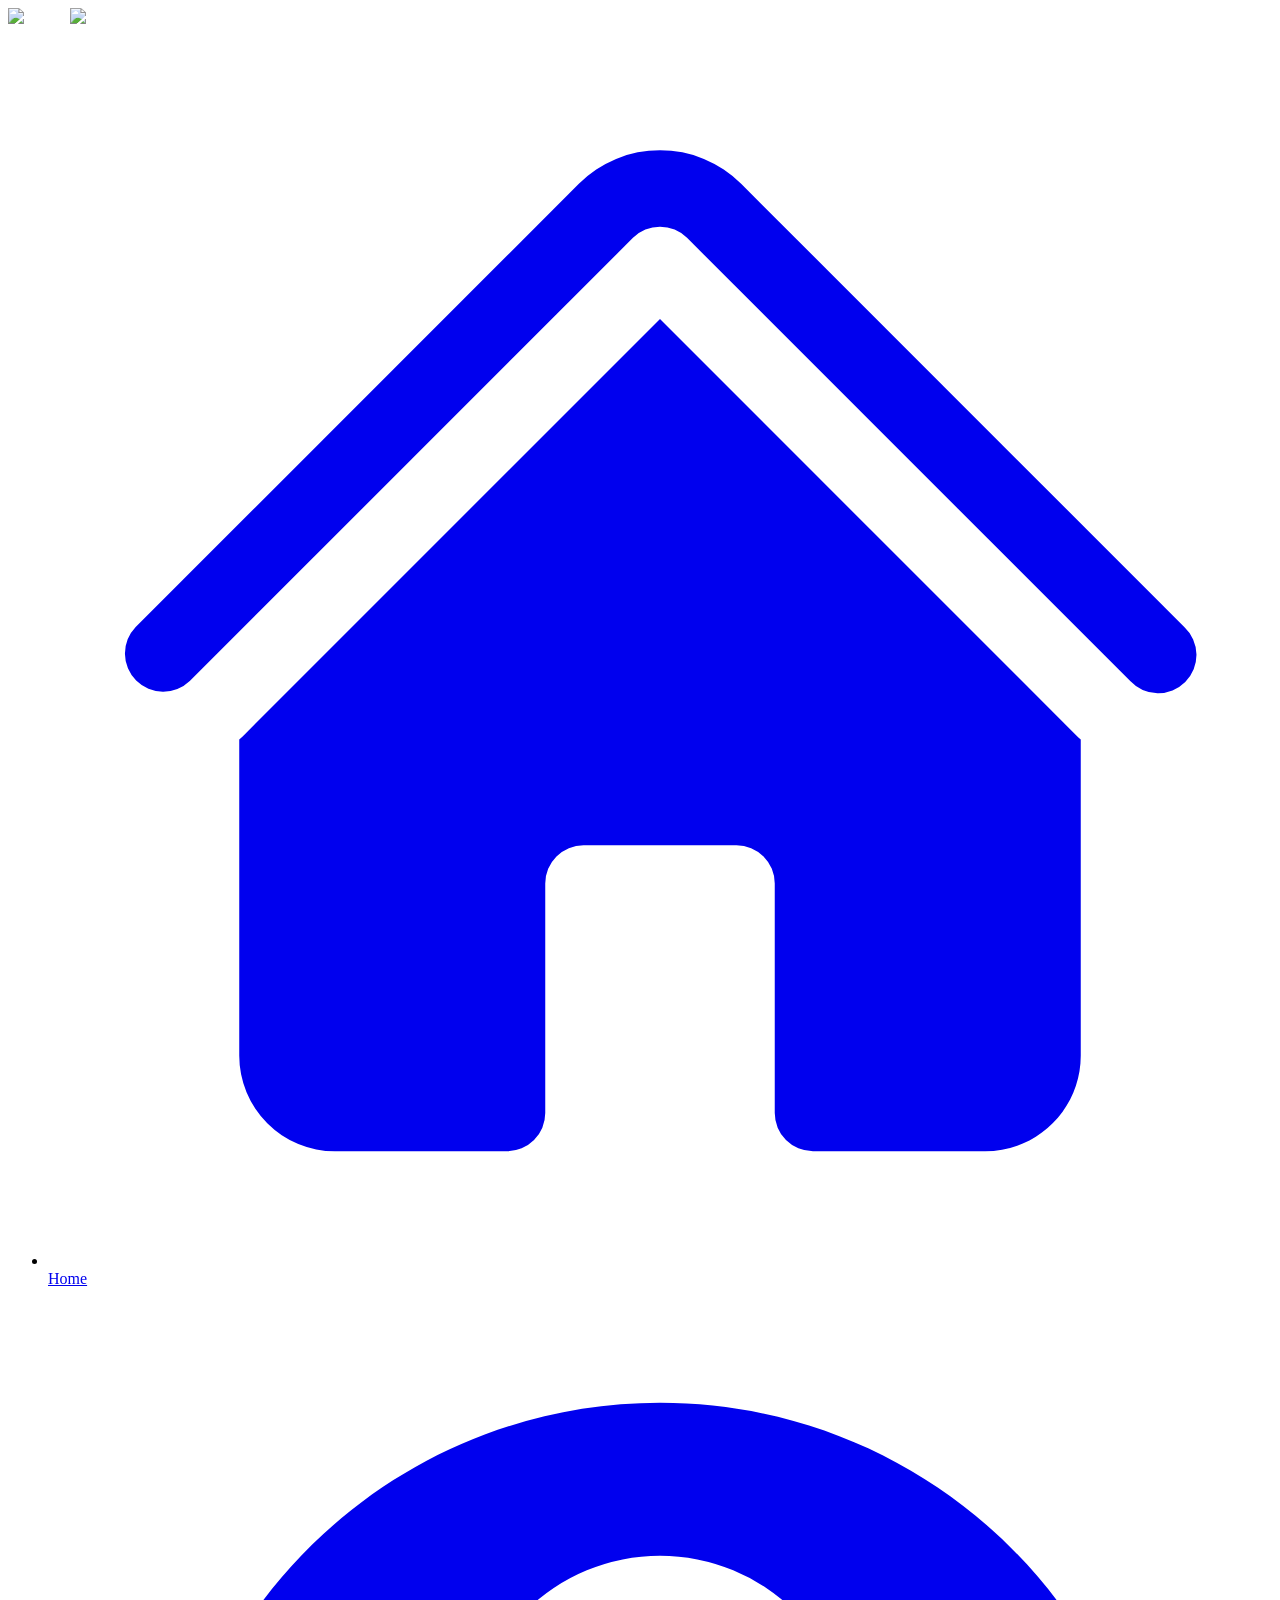
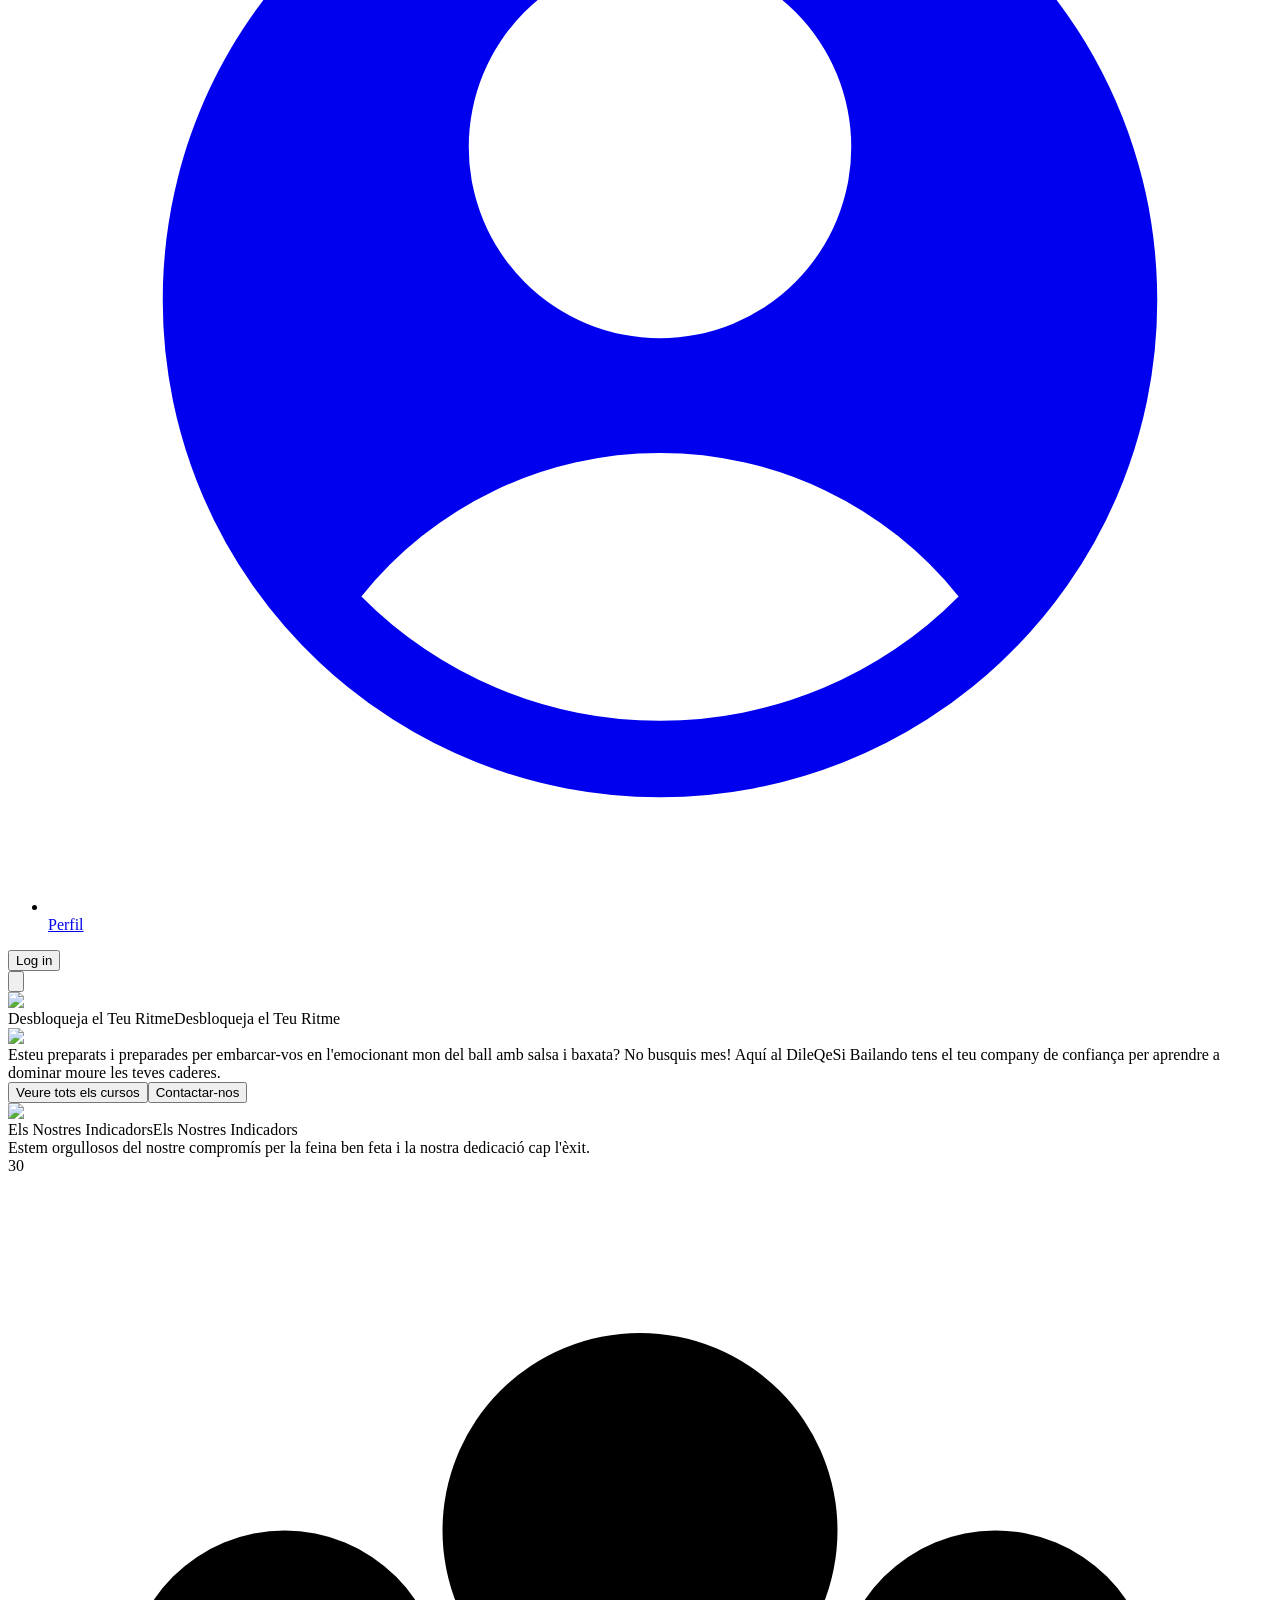
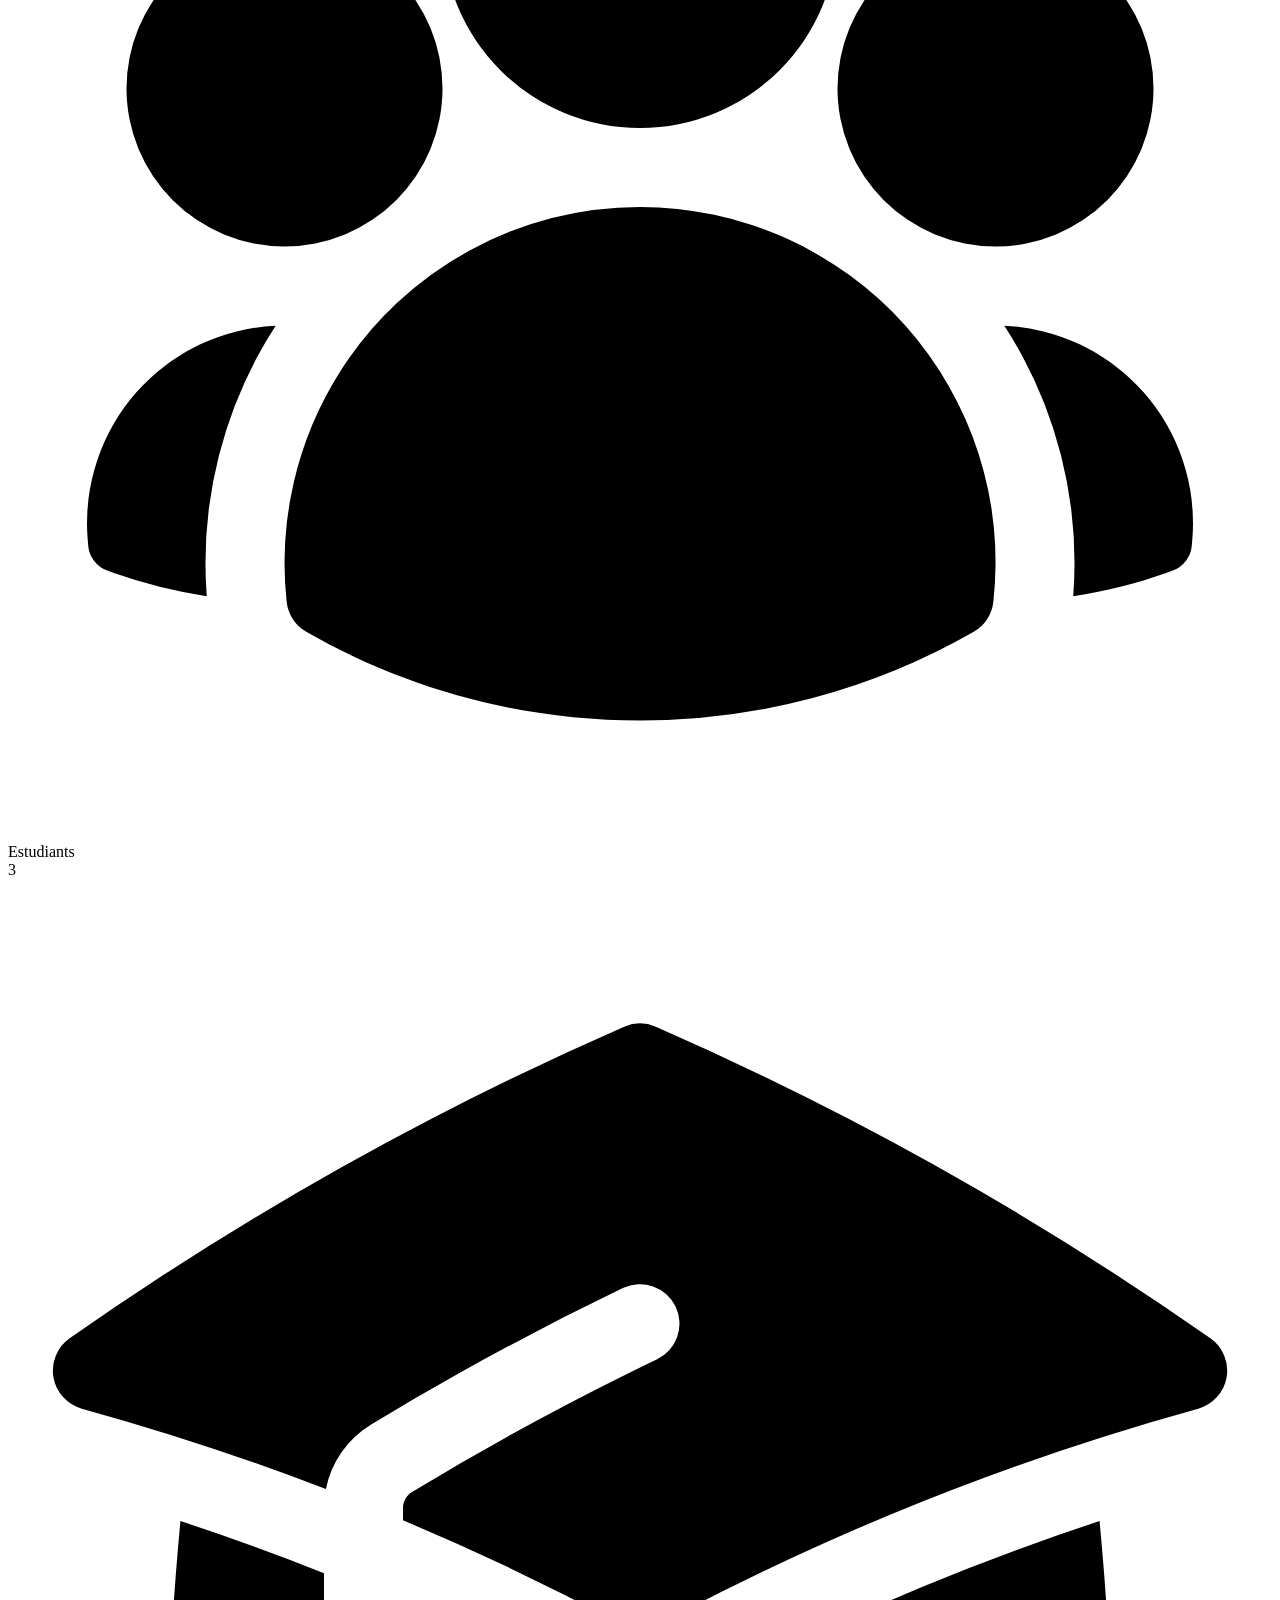
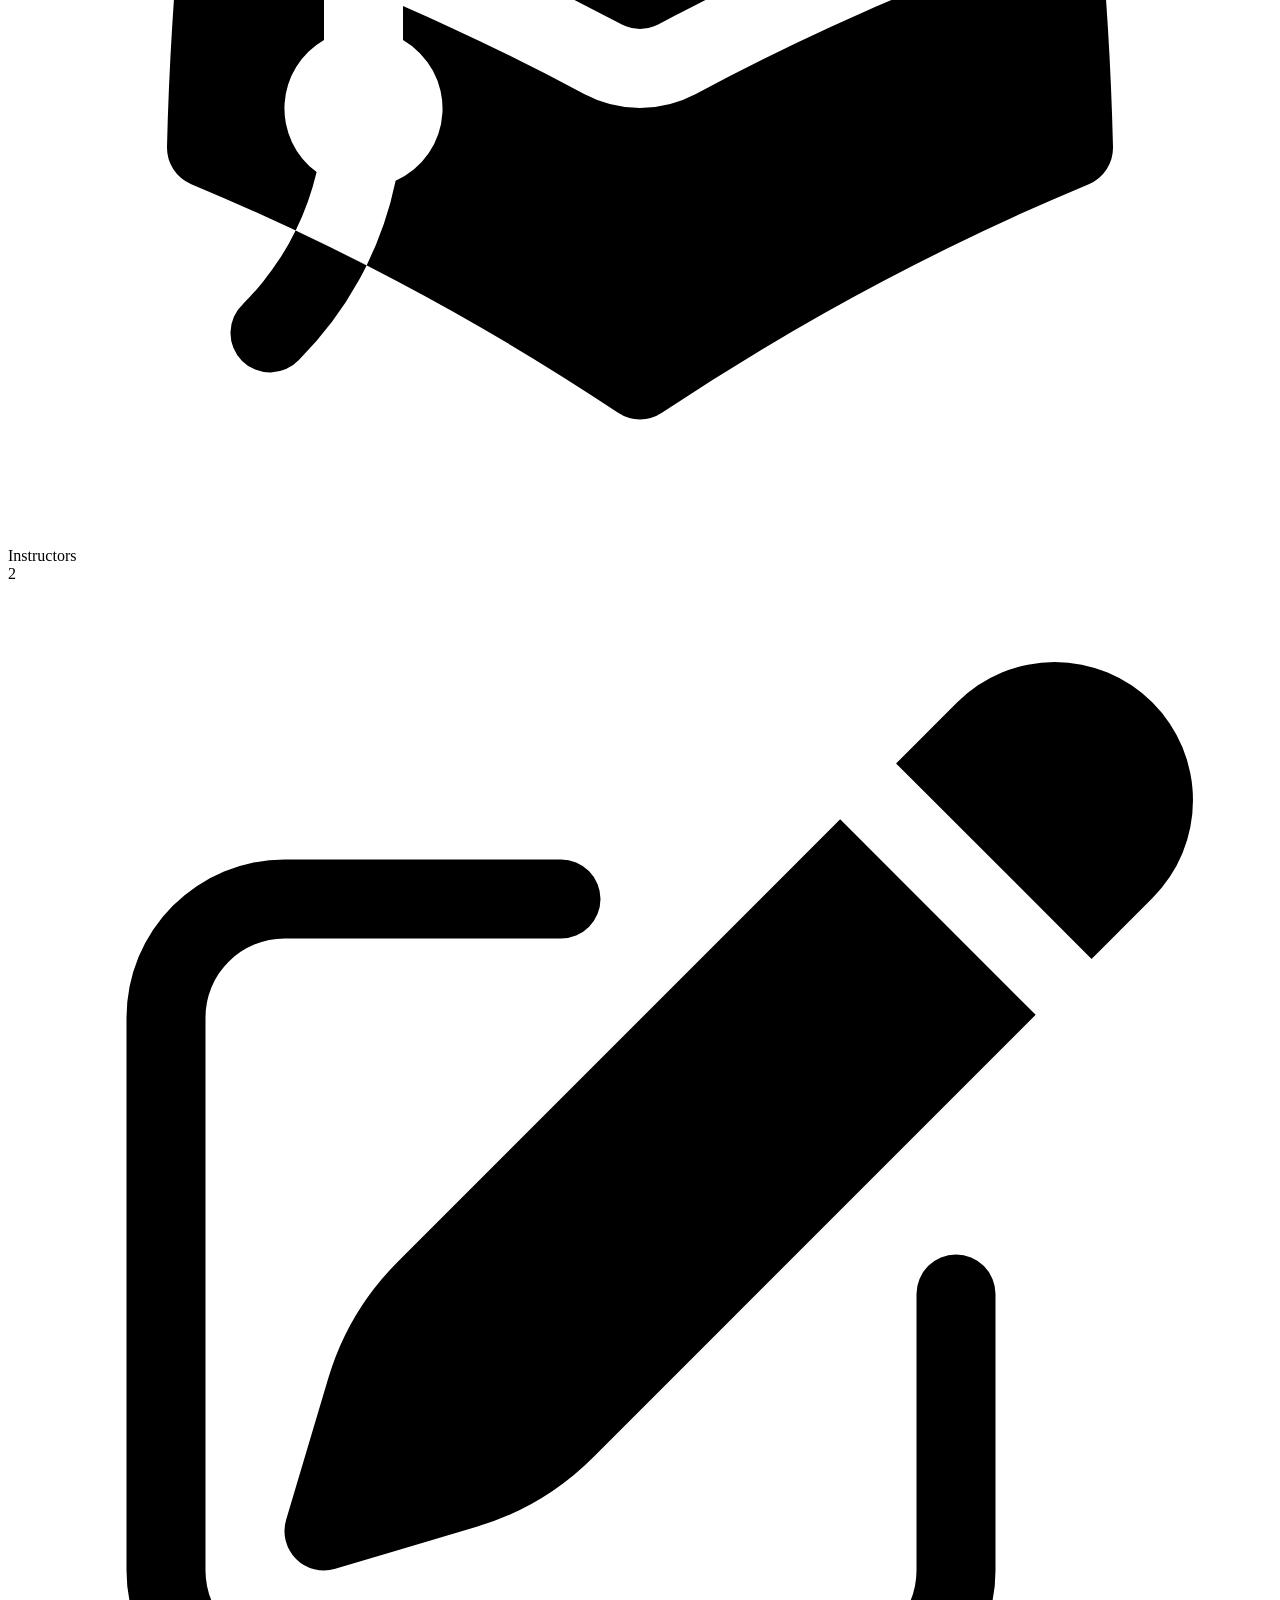
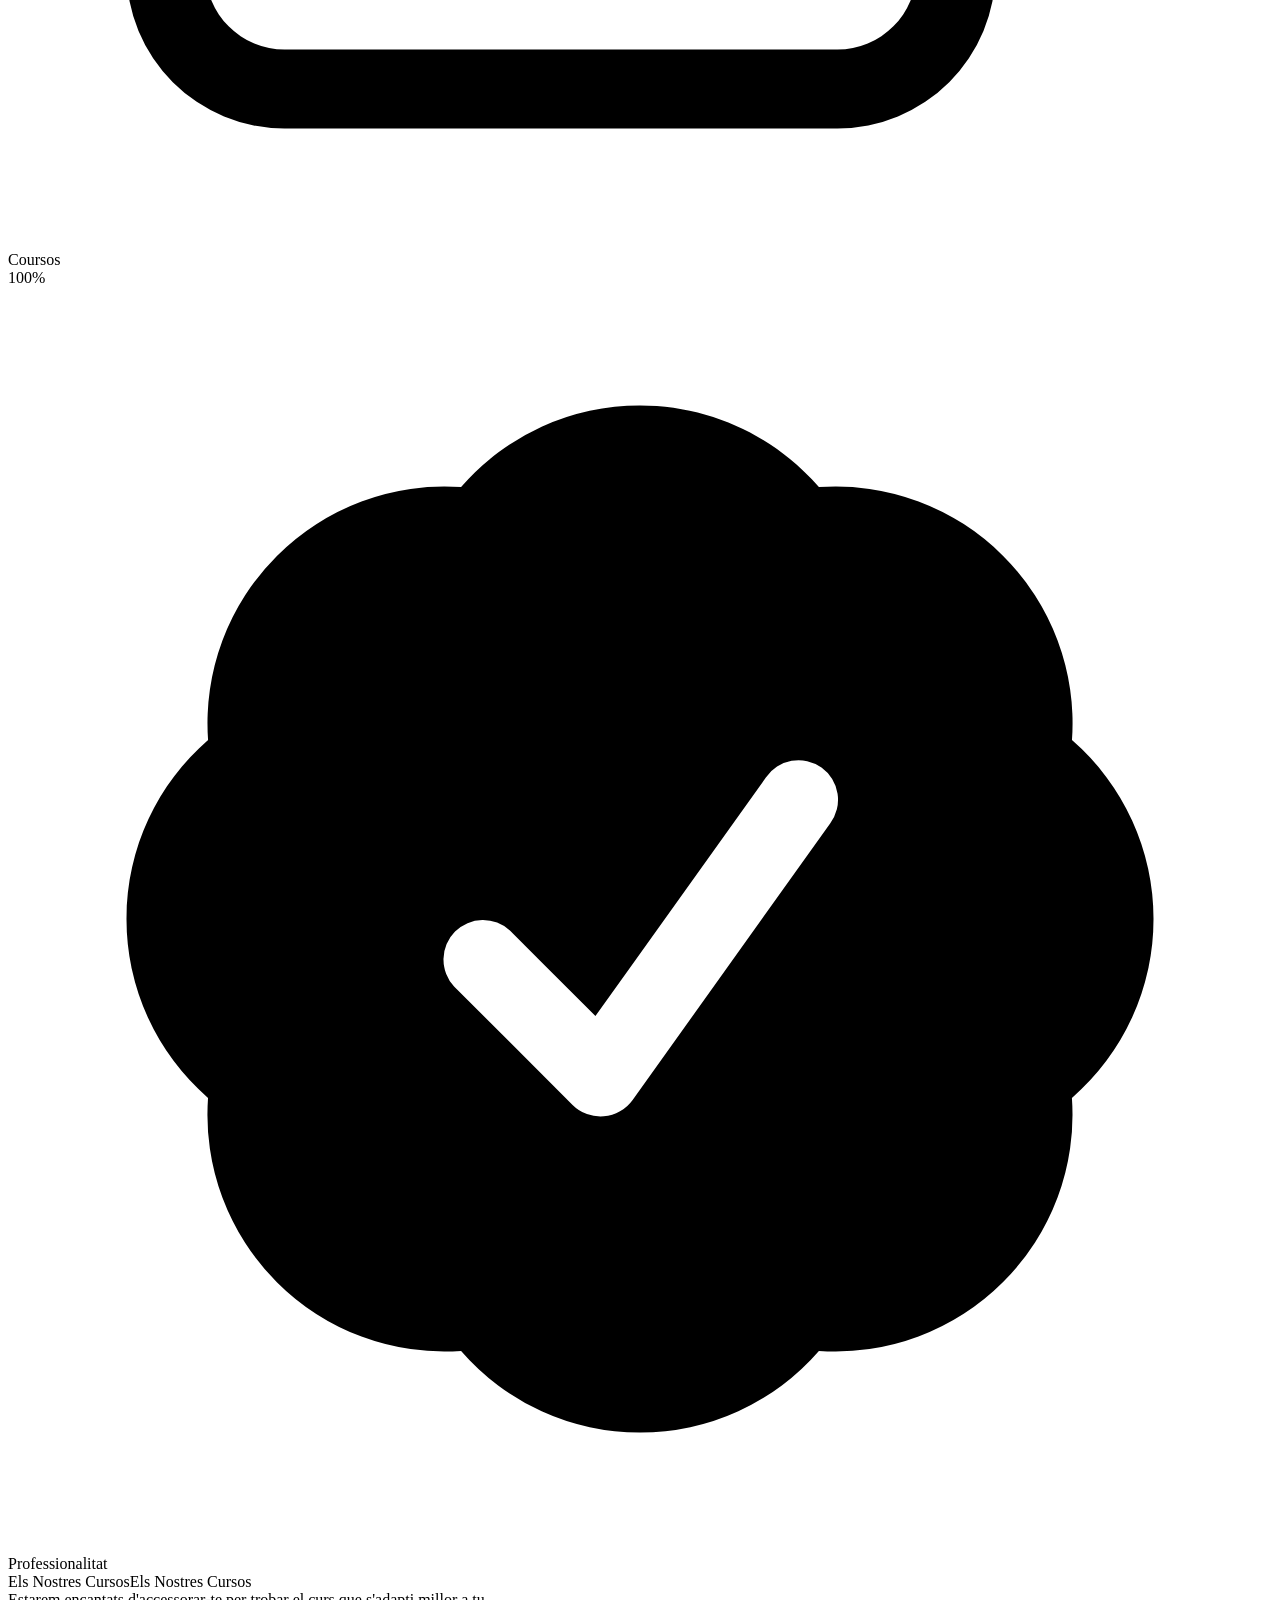
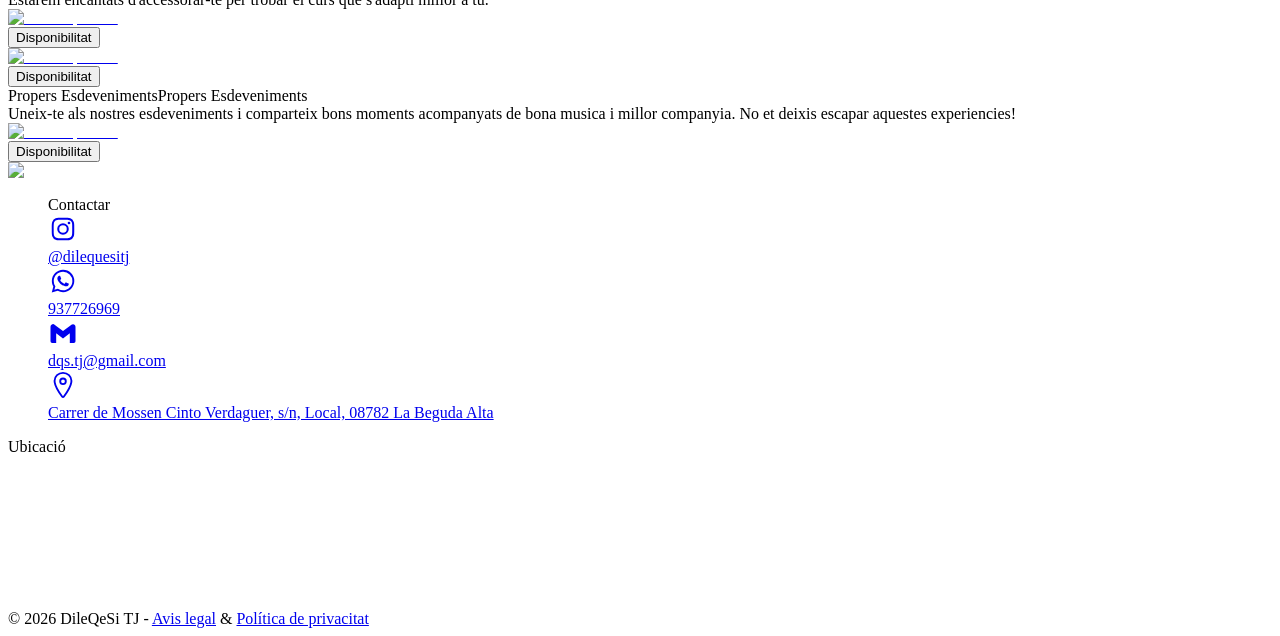
==== commit 402b32d7: "Add files via upload" ====
--- a/index.html
+++ b/index.html
@@ -1,4 +1,4 @@
-<!DOCTYPE html><html lang="en" class="geist_a71539c9-module__T19VSG__variable roboto_a041e23c-module__WblFga__variable geist_mono_8d43a2aa-module__8Li5zG__variable montserrat_c86d324-module__Uv8Knq__variable great_vibes_a7780d84-module__YubtJW__variable bodoni_moda_5ee59f11-module__sV3sfq__variable h-full antialiased dark"><head><meta charSet="utf-8"/><meta name="viewport" content="width=device-width, initial-scale=1"/><link rel="preload" href="/_next/static/media/52b5d5098cb87ddd-s.p.3r2y_bth_sjsm.woff2" as="font" crossorigin="" type="font/woff2"/><link rel="preload" href="/_next/static/media/797e433ab948586e-s.p.0r6juujl39pe6.woff2" as="font" crossorigin="" type="font/woff2"/><link rel="preload" href="/_next/static/media/BrittanySignature-s.p.0i7apnzkl6m2s.ttf" as="font" crossorigin="" type="font/ttf"/><link rel="preload" href="/_next/static/media/caa3a2e1cccd8315-s.p.0wgildi0cnwt9.woff2" as="font" crossorigin="" type="font/woff2"/><link rel="preload" href="/_next/static/media/ce62453a442c7f35-s.p.0a0h245ktd4x0.woff2" as="font" crossorigin="" type="font/woff2"/><link rel="preload" href="/_next/static/media/e8f2fbee2754df70-s.p.1dqa_6e_ad4sj.woff2" as="font" crossorigin="" type="font/woff2"/><link rel="preload" href="/_next/static/media/f48d461c03e0a8ec-s.p.3rqg0w444aekk.woff2" as="font" crossorigin="" type="font/woff2"/><link rel="stylesheet" href="/_next/static/chunks/2fpkp0yjm-xdx.css" data-precedence="next"/><link rel="stylesheet" href="/_next/static/chunks/2xsj2mnnr9o2t.css" data-precedence="next"/><link rel="preload" as="script" fetchPriority="low" href="/_next/static/chunks/12aruqaur5huj.js"/><script src="/_next/static/chunks/2jsd8749xplnp.js" async=""></script><script src="/_next/static/chunks/4561u0v7ysn3r.js" async=""></script><script src="/_next/static/chunks/turbopack-1omc-gjtd6q9h.js" async=""></script><script src="/_next/static/chunks/3fntmmi971322.js" async="" crossorigin=""></script><script src="/_next/static/chunks/2jlnvsy1ubg_s.js" async="" crossorigin=""></script><script src="/_next/static/chunks/1y22g1u95r_gr.js" async="" crossorigin=""></script><title>DQS Bailando</title><meta name="description" content="Latino dance school app"/><link rel="icon" href="/icon.png?icon.0c2gqe4lk5aiv.png" sizes="250x250" type="image/png"/><meta name="next-size-adjust" content=""/><script src="/_next/static/chunks/0cz1d0mv5g_q7.js" noModule=""></script></head><body class="min-h-full flex flex-col bg-secondary"><div hidden=""><!--$--><!--/$--></div><div class="px-2 md:px-10 fixed top-4 z-50 w-screen"><div class="mx-auto container 2xl:px-[80px]"><div data-state="closed" data-slot="collapsible" class="z-50 mt-6 relative border-0 pr-3 py-3 pl-6 bg-secondary/80 backdrop-blur-lg rounded-[12.5px]  drop-shadow-[0_0_4px_#F5C978]"><div class="flex items-center justify-between lg:justify-center relative py-2 lg:py-0"><div class="flex items-center justify-between gap-3 lg:absolute lg:left-0"><img alt="bg-img" loading="lazy" width="55" height="55" decoding="async" data-nimg="1" class="rounded-full hidden lg:block drop-shadow-[0_0_1px_#F5C978]" style="color:transparent" src="/image/DQS_logo.jpg"/><img alt="bg-img" loading="lazy" width="125" height="0" decoding="async" data-nimg="1" class="lg:ms-3" style="color:transparent" src="/image/DQS_text_white.png"/></div><ul class="ml-10 hidden items-center gap-8 lg:flex h-[55px] !text-primary"><li><a href="#" class="flex items-center gap-2 font-medium text-primary hover:text-[#FFF0C9] hover:drop-shadow-[0_0_2px_#F5C978] undefined"><svg xmlns="http://www.w3.org/2000/svg" viewBox="0 0 24 24" fill="currentColor" aria-hidden="true" class="h-5 w-5"><path d="M11.47 3.84a.75.75 0 011.06 0l8.69 8.69a.75.75 0 101.06-1.06l-8.689-8.69a2.25 2.25 0 00-3.182 0l-8.69 8.69a.75.75 0 001.061 1.06l8.69-8.69z"></path><path d="M12 5.432l8.159 8.159c.03.03.06.058.091.086v6.198c0 1.035-.84 1.875-1.875 1.875H15a.75.75 0 01-.75-.75v-4.5a.75.75 0 00-.75-.75h-3a.75.75 0 00-.75.75V21a.75.75 0 01-.75.75H5.625a1.875 1.875 0 01-1.875-1.875v-6.198a2.29 2.29 0 00.091-.086L12 5.43z"></path></svg>Home</a></li><li><a href="#" class="flex items-center gap-2 font-medium text-primary hover:text-[#FFF0C9] hover:drop-shadow-[0_0_2px_#F5C978] undefined"><svg xmlns="http://www.w3.org/2000/svg" viewBox="0 0 24 24" fill="currentColor" aria-hidden="true" class="h-5 w-5"><path fill-rule="evenodd" d="M18.685 19.097A9.723 9.723 0 0021.75 12c0-5.385-4.365-9.75-9.75-9.75S2.25 6.615 2.25 12a9.723 9.723 0 003.065 7.097A9.716 9.716 0 0012 21.75a9.716 9.716 0 006.685-2.653zm-12.54-1.285A7.486 7.486 0 0112 15a7.486 7.486 0 015.855 2.812A8.224 8.224 0 0112 20.25a8.224 8.224 0 01-5.855-2.438zM15.75 9a3.75 3.75 0 11-7.5 0 3.75 3.75 0 017.5 0z" clip-rule="evenodd"></path></svg>Perfil</a></li></ul><div class="hidden items-center gap-4 lg:flex lg:absolute lg:right-0"><a href="#"><button data-slot="button" data-variant="default" data-size="default" class="group/button inline-flex shrink-0 items-center justify-center rounded-lg border border-transparent bg-clip-padding text-sm font-medium whitespace-nowrap transition-all outline-none select-none focus-visible:border-ring focus-visible:ring-3 focus-visible:ring-ring/50 active:not-aria-[haspopup]:translate-y-px disabled:pointer-events-none disabled:opacity-50 aria-invalid:border-destructive aria-invalid:ring-3 aria-invalid:ring-destructive/20 dark:aria-invalid:border-destructive/50 dark:aria-invalid:ring-destructive/40 [&amp;_svg]:pointer-events-none [&amp;_svg]:shrink-0 [&amp;_svg:not([class*=&#x27;size-&#x27;])]:size-4 bg-primary text-primary-foreground hover:bg-primary/80 h-8 gap-1.5 px-2.5 has-data-[icon=inline-end]:pr-2 has-data-[icon=inline-start]:pl-2 cursor-pointer !font-bold !uppercase !py-5 !px-6" color="gray">Log in</button></a></div><button type="button" aria-expanded="false" data-state="closed" data-slot="collapsible-trigger" class="ml-auto inline-block lg:hidden cursor-pointer"><svg xmlns="http://www.w3.org/2000/svg" viewBox="0 0 24 24" fill="currentColor" aria-hidden="true" stroke-width="2" class="h-6 w-6"><path fill-rule="evenodd" d="M3 6.75A.75.75 0 013.75 6h16.5a.75.75 0 010 1.5H3.75A.75.75 0 013 6.75zM3 12a.75.75 0 01.75-.75h16.5a.75.75 0 010 1.5H3.75A.75.75 0 013 12zm0 5.25a.75.75 0 01.75-.75h16.5a.75.75 0 010 1.5H3.75a.75.75 0 01-.75-.75z" clip-rule="evenodd"></path></svg></button></div><div data-state="closed" id="radix-_R_1avb_" hidden="" data-slot="collapsible-content" class="data-[state=closed]:animate-collapsible-up data-[state=open]:animate-collapsible-down overflow-hidden duration-300"></div></div></div></div><div class="!flex w-full items-center justify-between px-2 md:px-10 relative overflow"><img alt="bg-img" loading="lazy" width="1200" height="1200" decoding="async" data-nimg="1" class="absolute inset-0 ml-auto absolute bottom-0 left-0 h-full rounded-bl-[100px] object-cover object-center drop-shadow-[0_0_2px_#F5C978]" style="color:transparent" src="/image/hero_bg.jpg"/><div class="container mx-auto mt-[150px] mb-[150px] 2xl:px-[80px]"><div class="grid grid-cols-12 text-center lg:text-left"><div data-slot="card" data-size="default" class="group/card flex flex-col gap-(--card-spacing) overflow-hidden text-sm text-card-foreground ring-1 ring-foreground/10 [--card-spacing:--spacing(4)] has-data-[slot=card-footer]:pb-0 has-[&gt;img:first-child]:pt-0 data-[size=sm]:[--card-spacing:--spacing(3)] data-[size=sm]:has-data-[slot=card-footer]:pb-0 *:[img:first-child]:rounded-t-xl *:[img:last-child]:rounded-b-xl col-span-full rounded-xl bg-secondary/90 p-8 shadow-lg drop-shadow-[0_0_4px_#F5C978] backdrop-blur-sm backdrop-saturate-200 xl:col-span-7"><div class="text-5xl lg:text-6xl font-semibold relative inline-block tracking-[3px] leading-[90px] font-thin mt-5 brittany_baf4c6bf-module__5hgFZW__className"><span class="
+<!DOCTYPE html><html lang="en" class="geist_a71539c9-module__T19VSG__variable roboto_a041e23c-module__WblFga__variable geist_mono_8d43a2aa-module__8Li5zG__variable montserrat_c86d324-module__Uv8Knq__variable great_vibes_a7780d84-module__YubtJW__variable bodoni_moda_5ee59f11-module__sV3sfq__variable h-full antialiased dark"><head><meta charSet="utf-8"/><meta name="viewport" content="width=device-width, initial-scale=1"/><link rel="preload" href="/dqsTJ/_next/static/media/52b5d5098cb87ddd-s.p.3r2y_bth_sjsm.woff2" as="font" crossorigin="" type="font/woff2"/><link rel="preload" href="/dqsTJ/_next/static/media/797e433ab948586e-s.p.0r6juujl39pe6.woff2" as="font" crossorigin="" type="font/woff2"/><link rel="preload" href="/dqsTJ/_next/static/media/BrittanySignature-s.p.0i7apnzkl6m2s.ttf" as="font" crossorigin="" type="font/ttf"/><link rel="preload" href="/dqsTJ/_next/static/media/caa3a2e1cccd8315-s.p.0wgildi0cnwt9.woff2" as="font" crossorigin="" type="font/woff2"/><link rel="preload" href="/dqsTJ/_next/static/media/ce62453a442c7f35-s.p.0a0h245ktd4x0.woff2" as="font" crossorigin="" type="font/woff2"/><link rel="preload" href="/dqsTJ/_next/static/media/e8f2fbee2754df70-s.p.1dqa_6e_ad4sj.woff2" as="font" crossorigin="" type="font/woff2"/><link rel="preload" href="/dqsTJ/_next/static/media/f48d461c03e0a8ec-s.p.3rqg0w444aekk.woff2" as="font" crossorigin="" type="font/woff2"/><link rel="stylesheet" href="/dqsTJ/_next/static/chunks/2fpkp0yjm-xdx.css" data-precedence="next"/><link rel="stylesheet" href="/dqsTJ/_next/static/chunks/2xsj2mnnr9o2t.css" data-precedence="next"/><link rel="preload" as="script" fetchPriority="low" href="/dqsTJ/_next/static/chunks/12aruqaur5huj.js"/><script src="/dqsTJ/_next/static/chunks/0j1vf-2ey7xr6.js" async=""></script><script src="/dqsTJ/_next/static/chunks/4561u0v7ysn3r.js" async=""></script><script src="/dqsTJ/_next/static/chunks/turbopack-3xd5wqjuoc6ou.js" async=""></script><script src="/dqsTJ/_next/static/chunks/3fntmmi971322.js" async="" crossorigin=""></script><script src="/dqsTJ/_next/static/chunks/2_4i4x56fw_ab.js" async="" crossorigin=""></script><script src="/dqsTJ/_next/static/chunks/20wq8eyzl7y6k.js" async="" crossorigin=""></script><title>DQS Bailando</title><meta name="description" content="Latino dance school app"/><link rel="icon" href="/dqsTJ/icon.png?icon.0c2gqe4lk5aiv.png" sizes="250x250" type="image/png"/><meta name="next-size-adjust" content=""/><script src="/dqsTJ/_next/static/chunks/0cz1d0mv5g_q7.js" noModule=""></script></head><body class="min-h-full flex flex-col bg-secondary"><div hidden=""><!--$--><!--/$--></div><div class="px-2 md:px-10 fixed top-4 z-50 w-screen"><div class="mx-auto container 2xl:px-[80px]"><div data-state="closed" data-slot="collapsible" class="z-50 mt-6 relative border-0 pr-3 py-3 pl-6 bg-secondary/80 backdrop-blur-lg rounded-[12.5px]  drop-shadow-[0_0_4px_#F5C978]"><div class="flex items-center justify-between lg:justify-center relative py-2 lg:py-0"><div class="flex items-center justify-between gap-3 lg:absolute lg:left-0"><img alt="bg-img" loading="lazy" width="55" height="55" decoding="async" data-nimg="1" class="rounded-full hidden lg:block drop-shadow-[0_0_1px_#F5C978]" style="color:transparent" src="/dqsTJ/image/DQS_logo.jpg"/><img alt="bg-img" loading="lazy" width="125" height="0" decoding="async" data-nimg="1" class="lg:ms-3" style="color:transparent" src="/dqsTJ/image/DQS_text_white.png"/></div><ul class="ml-10 hidden items-center gap-8 lg:flex h-[55px] !text-primary"><li><a href="#" class="flex items-center gap-2 font-medium text-primary hover:text-[#FFF0C9] hover:drop-shadow-[0_0_2px_#F5C978] undefined"><svg xmlns="http://www.w3.org/2000/svg" viewBox="0 0 24 24" fill="currentColor" aria-hidden="true" class="h-5 w-5"><path d="M11.47 3.84a.75.75 0 011.06 0l8.69 8.69a.75.75 0 101.06-1.06l-8.689-8.69a2.25 2.25 0 00-3.182 0l-8.69 8.69a.75.75 0 001.061 1.06l8.69-8.69z"></path><path d="M12 5.432l8.159 8.159c.03.03.06.058.091.086v6.198c0 1.035-.84 1.875-1.875 1.875H15a.75.75 0 01-.75-.75v-4.5a.75.75 0 00-.75-.75h-3a.75.75 0 00-.75.75V21a.75.75 0 01-.75.75H5.625a1.875 1.875 0 01-1.875-1.875v-6.198a2.29 2.29 0 00.091-.086L12 5.43z"></path></svg>Home</a></li><li><a href="#" class="flex items-center gap-2 font-medium text-primary hover:text-[#FFF0C9] hover:drop-shadow-[0_0_2px_#F5C978] undefined"><svg xmlns="http://www.w3.org/2000/svg" viewBox="0 0 24 24" fill="currentColor" aria-hidden="true" class="h-5 w-5"><path fill-rule="evenodd" d="M18.685 19.097A9.723 9.723 0 0021.75 12c0-5.385-4.365-9.75-9.75-9.75S2.25 6.615 2.25 12a9.723 9.723 0 003.065 7.097A9.716 9.716 0 0012 21.75a9.716 9.716 0 006.685-2.653zm-12.54-1.285A7.486 7.486 0 0112 15a7.486 7.486 0 015.855 2.812A8.224 8.224 0 0112 20.25a8.224 8.224 0 01-5.855-2.438zM15.75 9a3.75 3.75 0 11-7.5 0 3.75 3.75 0 017.5 0z" clip-rule="evenodd"></path></svg>Perfil</a></li></ul><div class="hidden items-center gap-4 lg:flex lg:absolute lg:right-0"><a href="#"><button data-slot="button" data-variant="default" data-size="default" class="group/button inline-flex shrink-0 items-center justify-center rounded-lg border border-transparent bg-clip-padding text-sm font-medium whitespace-nowrap transition-all outline-none select-none focus-visible:border-ring focus-visible:ring-3 focus-visible:ring-ring/50 active:not-aria-[haspopup]:translate-y-px disabled:pointer-events-none disabled:opacity-50 aria-invalid:border-destructive aria-invalid:ring-3 aria-invalid:ring-destructive/20 dark:aria-invalid:border-destructive/50 dark:aria-invalid:ring-destructive/40 [&amp;_svg]:pointer-events-none [&amp;_svg]:shrink-0 [&amp;_svg:not([class*=&#x27;size-&#x27;])]:size-4 bg-primary text-primary-foreground hover:bg-primary/80 h-8 gap-1.5 px-2.5 has-data-[icon=inline-end]:pr-2 has-data-[icon=inline-start]:pl-2 cursor-pointer !font-bold !uppercase !py-5 !px-6" color="gray">Log in</button></a></div><button type="button" aria-expanded="false" data-state="closed" data-slot="collapsible-trigger" class="ml-auto inline-block lg:hidden cursor-pointer"><svg xmlns="http://www.w3.org/2000/svg" viewBox="0 0 24 24" fill="currentColor" aria-hidden="true" stroke-width="2" class="h-6 w-6"><path fill-rule="evenodd" d="M3 6.75A.75.75 0 013.75 6h16.5a.75.75 0 010 1.5H3.75A.75.75 0 013 6.75zM3 12a.75.75 0 01.75-.75h16.5a.75.75 0 010 1.5H3.75A.75.75 0 013 12zm0 5.25a.75.75 0 01.75-.75h16.5a.75.75 0 010 1.5H3.75a.75.75 0 01-.75-.75z" clip-rule="evenodd"></path></svg></button></div><div data-state="closed" id="radix-_R_1avb_" hidden="" data-slot="collapsible-content" class="data-[state=closed]:animate-collapsible-up data-[state=open]:animate-collapsible-down overflow-hidden duration-300"></div></div></div></div><div class="!flex w-full items-center justify-between px-2 md:px-10 relative overflow"><img alt="bg-img" loading="lazy" width="1200" height="1200" decoding="async" data-nimg="1" class="absolute inset-0 ml-auto absolute bottom-0 left-0 h-full rounded-bl-[100px] object-cover object-center drop-shadow-[0_0_2px_#F5C978]" style="color:transparent" src="/dqsTJ/image/hero_bg.jpg"/><div class="container mx-auto mt-[150px] mb-[150px] 2xl:px-[80px]"><div class="grid grid-cols-12 text-center lg:text-left"><div data-slot="card" data-size="default" class="group/card flex flex-col gap-(--card-spacing) overflow-hidden text-sm text-card-foreground ring-1 ring-foreground/10 [--card-spacing:--spacing(4)] has-data-[slot=card-footer]:pb-0 has-[&gt;img:first-child]:pt-0 data-[size=sm]:[--card-spacing:--spacing(3)] data-[size=sm]:has-data-[slot=card-footer]:pb-0 *:[img:first-child]:rounded-t-xl *:[img:last-child]:rounded-b-xl col-span-full rounded-xl bg-secondary/90 p-8 shadow-lg drop-shadow-[0_0_4px_#F5C978] backdrop-blur-sm backdrop-saturate-200 xl:col-span-7"><div class="text-5xl lg:text-6xl font-semibold relative inline-block tracking-[3px] leading-[90px] font-thin mt-5 brittany_baf4c6bf-module__5hgFZW__className"><span class="
 
             absolute inset-0
 
@@ -16,7 +16,7 @@
 
             drop-shadow-[0_0_6px_#FFF8DD]
 
-            ">Desbloqueja el Teu Ritme</span></div><div class="md:hidden mt-5 drop-shadow-[0_0_4px_#F5C978]"><img alt="bg-img" loading="lazy" width="200" height="200" decoding="async" data-nimg="1" class="rounded-full mx-auto w-[200px]" style="color:transparent" src="/image/DQS_logo.jpg"/></div><div class="mx-auto mt-5 mb-8 md:mb-16 w-full !text-primary lg:w-5/12 text-base sm:text-lg uppercase mb-10 mt-6 !mx-0 !w-full">Esteu preparats i preparades per embarcar-vos en l&#x27;emocionant mon del ball amb salsa i baxata? No busquis mes! Aquí al DileQeSi Bailando tens el teu company de confiança per aprendre a dominar moure les teves caderes.</div><div class="mb-8 flex flex-col md:flex-row justify-center md:items-end gap-4 lg:justify-start"><a href="#courses"><button data-slot="button" data-variant="default" data-size="default" class="group/button inline-flex shrink-0 items-center justify-center rounded-lg border border-transparent bg-clip-padding text-sm font-medium whitespace-nowrap transition-all outline-none select-none focus-visible:border-ring focus-visible:ring-3 focus-visible:ring-ring/50 active:not-aria-[haspopup]:translate-y-px disabled:pointer-events-none disabled:opacity-50 aria-invalid:border-destructive aria-invalid:ring-3 aria-invalid:ring-destructive/20 dark:aria-invalid:border-destructive/50 dark:aria-invalid:ring-destructive/40 [&amp;_svg]:pointer-events-none [&amp;_svg]:shrink-0 [&amp;_svg:not([class*=&#x27;size-&#x27;])]:size-4 bg-primary text-primary-foreground hover:bg-primary/80 h-8 gap-1.5 px-2.5 has-data-[icon=inline-end]:pr-2 has-data-[icon=inline-start]:pl-2 w-full md:mb-1 cursor-pointer !font-bold !uppercase !py-5 !px-6" color="gray">Veure tots els cursos</button></a><a href="#contactus"><button data-slot="button" data-variant="default" data-size="default" class="group/button inline-flex shrink-0 items-center justify-center rounded-lg border border-transparent bg-clip-padding text-sm font-medium whitespace-nowrap transition-all outline-none select-none focus-visible:border-ring focus-visible:ring-3 focus-visible:ring-ring/50 active:not-aria-[haspopup]:translate-y-px disabled:pointer-events-none disabled:opacity-50 aria-invalid:border-destructive aria-invalid:ring-3 aria-invalid:ring-destructive/20 dark:aria-invalid:border-destructive/50 dark:aria-invalid:ring-destructive/40 [&amp;_svg]:pointer-events-none [&amp;_svg]:shrink-0 [&amp;_svg:not([class*=&#x27;size-&#x27;])]:size-4 bg-primary text-primary-foreground hover:bg-primary/80 h-8 gap-1.5 px-2.5 has-data-[icon=inline-end]:pr-2 has-data-[icon=inline-start]:pl-2 w-full md:mb-1 cursor-pointer !font-bold !uppercase !py-5 !px-6" color="gray">Contactar-nos</button></a><div class="flex-grow"></div><div class="col-span-1 lg:mb-0 md:col-span-2 lg:col-span-1 hidden md:block drop-shadow-[0_0_2px_#F5C978]"><img alt="bg-img" loading="lazy" width="200" height="200" decoding="async" data-nimg="1" class="rounded-full mx-auto lg:mx-0 w-[200px] md:w-[100px]" style="color:transparent" src="/image/DQS_logo.jpg"/></div></div></div></div></div></div><section class="px-2 md:px-8"><div class="container mx-auto mt-20 text-center lg:text-left 2xl:px-[80px]"><div class="grid place-items-center text-center"><div class="text-5xl lg:text-6xl font-semibold relative inline-block tracking-[3px] leading-[90px] font-thin  brittany_baf4c6bf-module__5hgFZW__className"><span class="
+            ">Desbloqueja el Teu Ritme</span></div><div class="md:hidden mt-5 drop-shadow-[0_0_4px_#F5C978]"><img alt="bg-img" loading="lazy" width="200" height="200" decoding="async" data-nimg="1" class="rounded-full mx-auto w-[200px]" style="color:transparent" src="/dqsTJ/image/DQS_logo.jpg"/></div><div class="mx-auto mt-5 mb-8 md:mb-16 w-full !text-primary lg:w-5/12 text-base sm:text-lg uppercase mb-10 mt-6 !mx-0 !w-full">Esteu preparats i preparades per embarcar-vos en l&#x27;emocionant mon del ball amb salsa i baxata? No busquis mes! Aquí al DileQeSi Bailando tens el teu company de confiança per aprendre a dominar moure les teves caderes.</div><div class="mb-8 flex flex-col md:flex-row justify-center md:items-end gap-4 lg:justify-start"><a href="#courses"><button data-slot="button" data-variant="default" data-size="default" class="group/button inline-flex shrink-0 items-center justify-center rounded-lg border border-transparent bg-clip-padding text-sm font-medium whitespace-nowrap transition-all outline-none select-none focus-visible:border-ring focus-visible:ring-3 focus-visible:ring-ring/50 active:not-aria-[haspopup]:translate-y-px disabled:pointer-events-none disabled:opacity-50 aria-invalid:border-destructive aria-invalid:ring-3 aria-invalid:ring-destructive/20 dark:aria-invalid:border-destructive/50 dark:aria-invalid:ring-destructive/40 [&amp;_svg]:pointer-events-none [&amp;_svg]:shrink-0 [&amp;_svg:not([class*=&#x27;size-&#x27;])]:size-4 bg-primary text-primary-foreground hover:bg-primary/80 h-8 gap-1.5 px-2.5 has-data-[icon=inline-end]:pr-2 has-data-[icon=inline-start]:pl-2 w-full md:mb-1 cursor-pointer !font-bold !uppercase !py-5 !px-6" color="gray">Veure tots els cursos</button></a><a href="#contactus"><button data-slot="button" data-variant="default" data-size="default" class="group/button inline-flex shrink-0 items-center justify-center rounded-lg border border-transparent bg-clip-padding text-sm font-medium whitespace-nowrap transition-all outline-none select-none focus-visible:border-ring focus-visible:ring-3 focus-visible:ring-ring/50 active:not-aria-[haspopup]:translate-y-px disabled:pointer-events-none disabled:opacity-50 aria-invalid:border-destructive aria-invalid:ring-3 aria-invalid:ring-destructive/20 dark:aria-invalid:border-destructive/50 dark:aria-invalid:ring-destructive/40 [&amp;_svg]:pointer-events-none [&amp;_svg]:shrink-0 [&amp;_svg:not([class*=&#x27;size-&#x27;])]:size-4 bg-primary text-primary-foreground hover:bg-primary/80 h-8 gap-1.5 px-2.5 has-data-[icon=inline-end]:pr-2 has-data-[icon=inline-start]:pl-2 w-full md:mb-1 cursor-pointer !font-bold !uppercase !py-5 !px-6" color="gray">Contactar-nos</button></a><div class="flex-grow"></div><div class="col-span-1 lg:mb-0 md:col-span-2 lg:col-span-1 hidden md:block drop-shadow-[0_0_2px_#F5C978]"><img alt="bg-img" loading="lazy" width="200" height="200" decoding="async" data-nimg="1" class="rounded-full mx-auto lg:mx-0 w-[200px] md:w-[100px]" style="color:transparent" src="/dqsTJ/image/DQS_logo.jpg"/></div></div></div></div></div></div><section class="px-2 md:px-8"><div class="container mx-auto mt-20 text-center lg:text-left 2xl:px-[80px]"><div class="grid place-items-center text-center"><div class="text-5xl lg:text-6xl font-semibold relative inline-block tracking-[3px] leading-[90px] font-thin  brittany_baf4c6bf-module__5hgFZW__className"><span class="
 
             absolute inset-0
 
@@ -52,7 +52,7 @@
 
             drop-shadow-[0_0_6px_#FFF8DD]
 
-            ">Els Nostres Cursos</span></div><div class="mx-auto mt-5 mb-8 md:mb-16 w-full !text-primary lg:w-5/12 text-base sm:text-lg uppercase ">Estarem encantats d&#x27;accessorar-te per trobar el curs que s&#x27;adapti millor a tu.</div></div><div class="grid grid-cols-12"><span class="md:col-span-1 lg:col-span-2"></span><div class="col-span-12 mx-auto grid grid-cols-1 gap-x-10 gap-y-24 md:grid-cols-2 md:col-span-10 lg:col-span-8 lg:gap-x-14"><div class="max-w-xs! flex flex-col items-center"><div class="rounded-[12.5px] aspect-[2/3] overflow-hidden drop-shadow-[0_0_2px_#F5C978]"><a href="/image/salsa.jpeg" target="_blank"><img alt="Course picture" loading="lazy" width="400" height="0" decoding="async" data-nimg="1" class="h-full w-full object-cover" style="color:transparent" src="/image/salsa_LQ.jpg"/></a></div><button data-slot="button" data-variant="default" data-size="default" class="group/button inline-flex shrink-0 items-center justify-center rounded-lg border border-transparent bg-clip-padding text-sm font-medium whitespace-nowrap transition-all outline-none select-none focus-visible:border-ring focus-visible:ring-3 focus-visible:ring-ring/50 active:not-aria-[haspopup]:translate-y-px disabled:pointer-events-none disabled:opacity-50 aria-invalid:border-destructive aria-invalid:ring-3 aria-invalid:ring-destructive/20 dark:aria-invalid:border-destructive/50 dark:aria-invalid:ring-destructive/40 [&amp;_svg]:pointer-events-none [&amp;_svg]:shrink-0 [&amp;_svg:not([class*=&#x27;size-&#x27;])]:size-4 bg-primary text-primary-foreground hover:bg-primary/80 h-8 gap-1.5 px-2.5 has-data-[icon=inline-end]:pr-2 has-data-[icon=inline-start]:pl-2 mt-4 w-fit cursor-pointer !font-bold !uppercase !py-5 !px-6">Disponibilitat</button></div><div class="max-w-xs! flex flex-col items-center"><div class="rounded-[12.5px] aspect-[2/3] overflow-hidden drop-shadow-[0_0_2px_#F5C978]"><a href="/image/bachata.jpeg" target="_blank"><img alt="Course picture" loading="lazy" width="400" height="0" decoding="async" data-nimg="1" class="h-full w-full object-cover" style="color:transparent" src="/image/bachata_LQ.jpg"/></a></div><button data-slot="button" data-variant="default" data-size="default" class="group/button inline-flex shrink-0 items-center justify-center rounded-lg border border-transparent bg-clip-padding text-sm font-medium whitespace-nowrap transition-all outline-none select-none focus-visible:border-ring focus-visible:ring-3 focus-visible:ring-ring/50 active:not-aria-[haspopup]:translate-y-px disabled:pointer-events-none disabled:opacity-50 aria-invalid:border-destructive aria-invalid:ring-3 aria-invalid:ring-destructive/20 dark:aria-invalid:border-destructive/50 dark:aria-invalid:ring-destructive/40 [&amp;_svg]:pointer-events-none [&amp;_svg]:shrink-0 [&amp;_svg:not([class*=&#x27;size-&#x27;])]:size-4 bg-primary text-primary-foreground hover:bg-primary/80 h-8 gap-1.5 px-2.5 has-data-[icon=inline-end]:pr-2 has-data-[icon=inline-start]:pl-2 mt-4 w-fit cursor-pointer !font-bold !uppercase !py-5 !px-6">Disponibilitat</button></div></div><span class="md:col-span-1 lg:col-span-2"></span></div></section><section class="py-12 px-2 md:px-8"><div class="container mx-auto mb-20 md:mb-24 text-center md:mt-24 2xl:px-[80px]"><div class="text-5xl lg:text-6xl font-semibold relative inline-block tracking-[3px] leading-[90px] font-thin  brittany_baf4c6bf-module__5hgFZW__className"><span class="
+            ">Els Nostres Cursos</span></div><div class="mx-auto mt-5 mb-8 md:mb-16 w-full !text-primary lg:w-5/12 text-base sm:text-lg uppercase ">Estarem encantats d&#x27;accessorar-te per trobar el curs que s&#x27;adapti millor a tu.</div></div><div class="grid grid-cols-12"><span class="md:col-span-1 lg:col-span-2"></span><div class="col-span-12 mx-auto grid grid-cols-1 gap-x-10 gap-y-24 md:grid-cols-2 md:col-span-10 lg:col-span-8 lg:gap-x-14"><div class="max-w-xs! flex flex-col items-center"><div class="rounded-[12.5px] aspect-[2/3] overflow-hidden drop-shadow-[0_0_2px_#F5C978]"><a href="/dqsTJ/image/salsa.jpeg" target="_blank"><img alt="Course picture" loading="lazy" width="400" height="0" decoding="async" data-nimg="1" class="h-full w-full object-cover" style="color:transparent" src="/dqsTJ/image/salsa_LQ.jpg"/></a></div><button data-slot="button" data-variant="default" data-size="default" class="group/button inline-flex shrink-0 items-center justify-center rounded-lg border border-transparent bg-clip-padding text-sm font-medium whitespace-nowrap transition-all outline-none select-none focus-visible:border-ring focus-visible:ring-3 focus-visible:ring-ring/50 active:not-aria-[haspopup]:translate-y-px disabled:pointer-events-none disabled:opacity-50 aria-invalid:border-destructive aria-invalid:ring-3 aria-invalid:ring-destructive/20 dark:aria-invalid:border-destructive/50 dark:aria-invalid:ring-destructive/40 [&amp;_svg]:pointer-events-none [&amp;_svg]:shrink-0 [&amp;_svg:not([class*=&#x27;size-&#x27;])]:size-4 bg-primary text-primary-foreground hover:bg-primary/80 h-8 gap-1.5 px-2.5 has-data-[icon=inline-end]:pr-2 has-data-[icon=inline-start]:pl-2 mt-4 w-fit cursor-pointer !font-bold !uppercase !py-5 !px-6">Disponibilitat</button></div><div class="max-w-xs! flex flex-col items-center"><div class="rounded-[12.5px] aspect-[2/3] overflow-hidden drop-shadow-[0_0_2px_#F5C978]"><a href="/dqsTJ/image/bachata.jpeg" target="_blank"><img alt="Course picture" loading="lazy" width="400" height="0" decoding="async" data-nimg="1" class="h-full w-full object-cover" style="color:transparent" src="/dqsTJ/image/bachata_LQ.jpg"/></a></div><button data-slot="button" data-variant="default" data-size="default" class="group/button inline-flex shrink-0 items-center justify-center rounded-lg border border-transparent bg-clip-padding text-sm font-medium whitespace-nowrap transition-all outline-none select-none focus-visible:border-ring focus-visible:ring-3 focus-visible:ring-ring/50 active:not-aria-[haspopup]:translate-y-px disabled:pointer-events-none disabled:opacity-50 aria-invalid:border-destructive aria-invalid:ring-3 aria-invalid:ring-destructive/20 dark:aria-invalid:border-destructive/50 dark:aria-invalid:ring-destructive/40 [&amp;_svg]:pointer-events-none [&amp;_svg]:shrink-0 [&amp;_svg:not([class*=&#x27;size-&#x27;])]:size-4 bg-primary text-primary-foreground hover:bg-primary/80 h-8 gap-1.5 px-2.5 has-data-[icon=inline-end]:pr-2 has-data-[icon=inline-start]:pl-2 mt-4 w-fit cursor-pointer !font-bold !uppercase !py-5 !px-6">Disponibilitat</button></div></div><span class="md:col-span-1 lg:col-span-2"></span></div></section><section class="py-12 px-2 md:px-8"><div class="container mx-auto mb-20 md:mb-24 text-center md:mt-24 2xl:px-[80px]"><div class="text-5xl lg:text-6xl font-semibold relative inline-block tracking-[3px] leading-[90px] font-thin  brittany_baf4c6bf-module__5hgFZW__className"><span class="
 
             absolute inset-0
 
@@ -70,4 +70,4 @@
 
             drop-shadow-[0_0_6px_#FFF8DD]
 
-            ">Propers Esdeveniments</span></div><div class="mx-auto mt-5 mb-8 md:mb-16 w-full !text-primary lg:w-5/12 text-base sm:text-lg uppercase ">Uneix-te als nostres esdeveniments i comparteix bons moments acompanyats de bona musica i millor companyia. No et deixis escapar aquestes experiencies!</div></div><div class="grid grid-cols-12"><span class="md:col-span-3 lg:col-span-4"></span><div class="px-3 md:px-0 col-span-12 mx-auto grid grid-cols-1 gap-x-10 gap-y-20 md:col-span-6 lg:col-span-4"><div class="max-w-xs! flex flex-col items-center"><div class="rounded-[12.5px] aspect-[2/3] overflow-hidden drop-shadow-[0_0_2px_#F5C978]"><a href="/image/salsa.jpeg" target="_blank"><img alt="Course picture" loading="lazy" width="400" height="0" decoding="async" data-nimg="1" class="h-full w-full object-cover" style="color:transparent" src="/image/salsa_LQ.jpg"/></a></div><button data-slot="button" data-variant="default" data-size="default" class="group/button inline-flex shrink-0 items-center justify-center rounded-lg border border-transparent bg-clip-padding text-sm font-medium whitespace-nowrap transition-all outline-none select-none focus-visible:border-ring focus-visible:ring-3 focus-visible:ring-ring/50 active:not-aria-[haspopup]:translate-y-px disabled:pointer-events-none disabled:opacity-50 aria-invalid:border-destructive aria-invalid:ring-3 aria-invalid:ring-destructive/20 dark:aria-invalid:border-destructive/50 dark:aria-invalid:ring-destructive/40 [&amp;_svg]:pointer-events-none [&amp;_svg]:shrink-0 [&amp;_svg:not([class*=&#x27;size-&#x27;])]:size-4 bg-primary text-primary-foreground hover:bg-primary/80 h-8 gap-1.5 px-2.5 has-data-[icon=inline-end]:pr-2 has-data-[icon=inline-start]:pl-2 mt-4 w-fit cursor-pointer !font-bold !uppercase !py-5 !px-6">Disponibilitat</button></div></div><span class="md:col-span-3 lg:col-span-4"></span></div></section><footer class="px-8 pt-8 pb-[90px] bg-black relative text-white border-t border-[#F5C978] drop-shadow-[0_0_4px_#F5C978] mt-25"><div class="container max-w-6xl flex flex-col mx-auto 2xl:px-[80px]"><div class="grid grid-cols-1 md:grid-cols-2 lg:grid-cols-3 !w-full gap-8"><div class="col-span-1 mb-4 lg:mb-0 my-auto md:col-span-2 lg:col-span-1 drop-shadow-[0_0_4px_#F5C978]"><img alt="bg-img" loading="lazy" width="200" height="200" decoding="async" data-nimg="1" class="rounded-full mx-auto lg:mx-0" style="color:transparent" src="/image/DQS_logo.jpg"/></div><div id="contactus" class="flex col-span-1 gap-10 mb-10 lg:mb-0 md:gap-36"><ul><div class="mb-4 font-bold">Contactar</div><div class="flex flex-col gap-1"><div class="inline-flex"><a href="https://www.instagram.com/dilequesitj/" class="py-1 font-normal transition-colors text-gray-400 flex items-center gap-1 hover:text-[#FFF0C9] hover:drop-shadow-[0_0_2px_#F5C978]"><svg stroke="currentColor" fill="currentColor" stroke-width="0" viewBox="0 0 24 24" color="" class="min-w-[30px]" height="30" width="30" xmlns="http://www.w3.org/2000/svg"><path d="M11.999 7.377a4.623 4.623 0 1 0 0 9.248 4.623 4.623 0 0 0 0-9.248zm0 7.627a3.004 3.004 0 1 1 0-6.008 3.004 3.004 0 0 1 0 6.008z"></path><circle cx="16.806" cy="7.207" r="1.078"></circle><path d="M20.533 6.111A4.605 4.605 0 0 0 17.9 3.479a6.606 6.606 0 0 0-2.186-.42c-.963-.042-1.268-.054-3.71-.054s-2.755 0-3.71.054a6.554 6.554 0 0 0-2.184.42 4.6 4.6 0 0 0-2.633 2.632 6.585 6.585 0 0 0-.419 2.186c-.043.962-.056 1.267-.056 3.71 0 2.442 0 2.753.056 3.71.015.748.156 1.486.419 2.187a4.61 4.61 0 0 0 2.634 2.632 6.584 6.584 0 0 0 2.185.45c.963.042 1.268.055 3.71.055s2.755 0 3.71-.055a6.615 6.615 0 0 0 2.186-.419 4.613 4.613 0 0 0 2.633-2.633c.263-.7.404-1.438.419-2.186.043-.962.056-1.267.056-3.71s0-2.753-.056-3.71a6.581 6.581 0 0 0-.421-2.217zm-1.218 9.532a5.043 5.043 0 0 1-.311 1.688 2.987 2.987 0 0 1-1.712 1.711 4.985 4.985 0 0 1-1.67.311c-.95.044-1.218.055-3.654.055-2.438 0-2.687 0-3.655-.055a4.96 4.96 0 0 1-1.669-.311 2.985 2.985 0 0 1-1.719-1.711 5.08 5.08 0 0 1-.311-1.669c-.043-.95-.053-1.218-.053-3.654 0-2.437 0-2.686.053-3.655a5.038 5.038 0 0 1 .311-1.687c.305-.789.93-1.41 1.719-1.712a5.01 5.01 0 0 1 1.669-.311c.951-.043 1.218-.055 3.655-.055s2.687 0 3.654.055a4.96 4.96 0 0 1 1.67.311 2.991 2.991 0 0 1 1.712 1.712 5.08 5.08 0 0 1 .311 1.669c.043.951.054 1.218.054 3.655 0 2.436 0 2.698-.043 3.654h-.011z"></path></svg><div class="max-w-[220px] sm:max-w-[300px]">@dilequesitj</div></a></div><div class="inline-flex"><a href="https://wa.me/34687102745" class="py-1 font-normal transition-colors text-gray-400 flex items-center gap-1 hover:text-[#FFF0C9] hover:drop-shadow-[0_0_2px_#F5C978]"><svg stroke="currentColor" fill="currentColor" stroke-width="0" viewBox="0 0 24 24" color="" class="min-w-[30px]" height="30" width="30" xmlns="http://www.w3.org/2000/svg"><path fill-rule="evenodd" clip-rule="evenodd" d="M18.403 5.633A8.919 8.919 0 0 0 12.053 3c-4.948 0-8.976 4.027-8.978 8.977 0 1.582.413 3.126 1.198 4.488L3 21.116l4.759-1.249a8.981 8.981 0 0 0 4.29 1.093h.004c4.947 0 8.975-4.027 8.977-8.977a8.926 8.926 0 0 0-2.627-6.35m-6.35 13.812h-.003a7.446 7.446 0 0 1-3.798-1.041l-.272-.162-2.824.741.753-2.753-.177-.282a7.448 7.448 0 0 1-1.141-3.971c.002-4.114 3.349-7.461 7.465-7.461a7.413 7.413 0 0 1 5.275 2.188 7.42 7.42 0 0 1 2.183 5.279c-.002 4.114-3.349 7.462-7.461 7.462m4.093-5.589c-.225-.113-1.327-.655-1.533-.73-.205-.075-.354-.112-.504.112s-.58.729-.711.879-.262.168-.486.056-.947-.349-1.804-1.113c-.667-.595-1.117-1.329-1.248-1.554s-.014-.346.099-.458c.101-.1.224-.262.336-.393.112-.131.149-.224.224-.374s.038-.281-.019-.393c-.056-.113-.505-1.217-.692-1.666-.181-.435-.366-.377-.504-.383a9.65 9.65 0 0 0-.429-.008.826.826 0 0 0-.599.28c-.206.225-.785.767-.785 1.871s.804 2.171.916 2.321c.112.15 1.582 2.415 3.832 3.387.536.231.954.369 1.279.473.537.171 1.026.146 1.413.089.431-.064 1.327-.542 1.514-1.066.187-.524.187-.973.131-1.067-.056-.094-.207-.151-.43-.263"></path></svg><div class="max-w-[220px] sm:max-w-[300px]">937726969</div></a></div><div class="inline-flex"><a href="mailto:dqs.tj@gmail.com?subject=Contact%20request" class="py-1 font-normal transition-colors text-gray-400 flex items-center gap-1 hover:text-[#FFF0C9] hover:drop-shadow-[0_0_2px_#F5C978]"><svg stroke="currentColor" fill="currentColor" stroke-width="0" viewBox="0 0 24 24" color="" class="min-w-[30px]" height="30" width="30" xmlns="http://www.w3.org/2000/svg"><path d="m18.73 5.41-1.28 1L12 10.46 6.55 6.37l-1.28-1A2 2 0 0 0 2 7.05v11.59A1.36 1.36 0 0 0 3.36 20h3.19v-7.72L12 16.37l5.45-4.09V20h3.19A1.36 1.36 0 0 0 22 18.64V7.05a2 2 0 0 0-3.27-1.64z"></path></svg><div class="max-w-[220px] sm:max-w-[300px]">dqs.tj@gmail.com</div></a></div><div class="inline-flex"><a href="https://www.google.com/maps/place/L&#x27;envelat+la+Beguda+Alta,+S.R.U.B./@41.4978016,1.8387901,18.58z/data=!4m15!1m8!3m7!1s0x12a489fb7b70be53:0x33eebb13b581804a!2sLa+Beguda+Alta,+Barcelona,+Spain!3b1!8m2!3d41.4986049!4d1.837823!16zL20vMGZ4ejJj!3m5!1s0x12a489fadcf583f1:0x198942e8745dfced!8m2!3d41.4976755!4d1.8395954!16s%2Fg%2F11f0l37vb_?entry=ttu&amp;g_ep=EgoyMDI2MDgwNC4wIKXMDSoASAFQAw%3D%3D" class="py-1 font-normal transition-colors text-gray-400 flex items-center gap-1 hover:text-[#FFF0C9] hover:drop-shadow-[0_0_2px_#F5C978]"><svg stroke="currentColor" fill="currentColor" stroke-width="0" viewBox="0 0 512 512" color="" class="min-w-[30px]" height="30" width="30" xmlns="http://www.w3.org/2000/svg"><path fill="none" stroke-linecap="round" stroke-linejoin="round" stroke-width="32" d="M256 48c-79.5 0-144 61.39-144 137 0 87 96 224.87 131.25 272.49a15.77 15.77 0 0 0 25.5 0C304 409.89 400 272.07 400 185c0-75.61-64.5-137-144-137"></path><circle cx="256" cy="192" r="48" fill="none" stroke-linecap="round" stroke-linejoin="round" stroke-width="32"></circle></svg><div class="max-w-[220px] sm:max-w-[300px]">Carrer de Mossen Cinto Verdaguer, s/n, Local, 08782 La Beguda Alta</div></a></div></div></ul></div><div class=""><div class="mb-3 text-left font-bold">Ubicació</div><div class="w-full h-[185px] border border-solid border-gray-400 rounded-[10px] overflow-hidden ring ring-[#F5C978]"><iframe src="https://www.google.com/maps/embed?pb=!1m18!1m12!1m3!1d997.2250619756552!2d1.8387901293429718!3d41.49780155548698!2m3!1f0!2f0!3f0!3m2!1i1024!2i768!4f13.1!3m3!1m2!1s0x12a489fadcf583f1%3A0x198942e8745dfced!2sL&#x27;envelat%20la%20Beguda%20Alta%2C%20S.R.U.B.!5e0!3m2!1s!2s!4v1786097250246!5m2!1s!2s" class="w-full h-full border-0" style="border:0" loading="lazy" allowFullScreen=""></iframe></div></div></div><div class="absolute bottom-0 left-0 w-full py-3 border-t border-[#F5C978]/50 px-2 md:px-8"><div class="md:text-center font-normal !text-gray-300 text-sm sm:text-base text-center">© <!-- -->2026<!-- --> DileQeSi TJ -<!-- --> <a href="/legal" target="_blank" class="underline hover:text-white">Avis legal</a> <!-- -->&amp;<!-- --> <a href="/privacy" target="_blank" class="underline hover:text-white">Política de privacitat</a></div></div></div></footer><!--$--><!--/$--><script src="/_next/static/chunks/12aruqaur5huj.js" id="_R_" async=""></script><script>(self.__next_f=self.__next_f||[]).push([0])</script><script>self.__next_f.push([1,"1:\"$Sreact.fragment\"\n2:I[39756,[\"/_next/static/chunks/3fntmmi971322.js\"],\"default\"]\n3:I[37457,[\"/_next/static/chunks/3fntmmi971322.js\"],\"default\"]\n4:I[63780,[\"/_next/static/chunks/3fntmmi971322.js\",\"/_next/static/chunks/2jlnvsy1ubg_s.js\",\"/_next/static/chunks/1y22g1u95r_gr.js\"],\"Navbar\"]\n5:I[18735,[\"/_next/static/chunks/3fntmmi971322.js\",\"/_next/static/chunks/2jlnvsy1ubg_s.js\",\"/_next/static/chunks/1y22g1u95r_gr.js\"],\"default\"]\n6:I[67194,[\"/_next/static/chunks/3fntmmi971322.js\",\"/_next/static/chunks/2jlnvsy1ubg_s.js\",\"/_next/static/chunks/1y22g1u95r_gr.js\"],\"default\"]\n7:I[85662,[\"/_next/static/chunks/3fntmmi971322.js\",\"/_next/static/chunks/2jlnvsy1ubg_s.js\",\"/_next/static/chunks/1y22g1u95r_gr.js\"],\"default\"]\n8:I[23739,[\"/_next/static/chunks/3fntmmi971322.js\",\"/_next/static/chunks/2jlnvsy1ubg_s.js\",\"/_next/static/chunks/1y22g1u95r_gr.js\"],\"default\"]\n9:I[5500,[\"/_next/static/chunks/3fntmmi971322.js\",\"/_next/static/chunks/2jlnvsy1ubg_s.js\",\"/_next/static/chunks/1y22g1u95r_gr.js\"],\"Image\"]\n16:I[68027,[\"/_next/static/chunks/3fntmmi971322.js\"],\"default\",1]\n:HL[\"/_next/static/chunks/2fpkp0yjm-xdx.css\",\"style\"]\n:HL[\"/_next/static/media/52b5d5098cb87ddd-s.p.3r2y_bth_sjsm.woff2\",\"font\",{\"crossOrigin\":\"\",\"type\":\"font/woff2\"}]\n:HL[\"/_next/static/media/797e433ab948586e-s.p.0r6juujl39pe6.woff2\",\"font\",{\"crossOrigin\":\"\",\"type\":\"font/woff2\"}]\n:HL[\"/_next/static/media/BrittanySignature-s.p.0i7apnzkl6m2s.ttf\",\"font\",{\"crossOrigin\":\"\",\"type\":\"font/ttf\"}]\n:HL[\"/_next/static/media/caa3a2e1cccd8315-s.p.0wgildi0cnwt9.woff2\",\"font\",{\"crossOrigin\":\"\",\"type\":\"font/woff2\"}]\n:HL[\"/_next/static/media/ce62453a442c7f35-s.p.0a0h245ktd4x0.woff2\",\"font\",{\"crossOrigin\":\"\",\"type\":\"font/woff2\"}]\n:HL[\"/_next/static/media/e8f2fbee2754df70-s.p.1dqa_6e_ad4sj.woff2\",\"font\",{\"crossOrigin\":\"\",\"type\":\"font/woff2\"}]\n:HL[\"/_next/static/media/f48d461c03e0a8ec-s.p.3rqg0w444aekk.woff2\",\"font\",{\"crossOrigin\":\"\",\"type\":\"font/woff2\"}]\n:HL[\"/_next/static/chunks/2xsj2mnnr9o2t.css\",\"style\"]\na:T468,M20.533 6.111A4.605 4.605 0 0 0 17.9 3.479a6.606 6.606 0 0 0-2.186-.42c-.963-.042-1.268-.054-3.71-.054s-2.755 0-3.71.054a6.554 6.554 0 0 0-2.184.42 4.6 4.6 0 0 0-2.633 2.632 6.585 6.585 0 0 0-.419 2.186c-.043.962-.056 1.267-.056 3.71 0 2.442 0 2.753.056 3.71.015.748.156 1.486.419 2.187a4.61 4.61 0 0 0 2.634 2.632 6.584 6.584 0 0 0 2.185.45c.963.042 1.268.055 3.71.055s2.755 0 3.71-.055a6.615 6.615 0 0 0 2.186-.419 4.613 4.613 0 0 0 2.633-2.633c.263-.7.404-1.438.419-2.186.043-.962.056-1.267.056-3.71s0-2.753-.056-3.71a6.581 6.581 0 0 0-.421-2.217zm-1.218 9.532a5.043 5.043 0 0 1-.311 1.688 2.987 2.987 0 0 1-1.712 1.711 4.985 4.985 0 0 1-1.67.311c-.95.044-1.218.055-3.654.055-2.438 0-2.687 0-3.655-.055a4.96 4.96 0 0 1-1.669-.311 2.985 2.985 0 0 1-1.719-1.711 5.08 5.08 0 0 1-.311-1.669c-.043-.95-.053-1.218-.053-3.654 0-2.437 0-2.686.053-3.655a5.038 5.038 0 0 1 .311-1.687c.305-.789.93-1.41 1.719-1.712a5.01 5.01 0 0 1 1.669-.311c.951-.043 1.218-.055 3.655-.055s2.687 0 3.654.055a4.96 4.96 0 0 1 1.67.311 2.991 2.991 0 0 1 1.712 1.712 5.08 5.08 0 0 1 .311 1.669c.043.951.054 1.218.054 3.655 0 2.436 0 2.698-.043 3.654h-.011z0:{\"P\":null,\"c\":[\"\",\"\"],\"q\":\"\",\"i\":false,\"f\":[[[\"\",{\"children\":[\"__PAGE__\",{},\"$undefined\",\"$undefined\",4608]},\"$undefined\",\"$undefined\",4624],[[\"$\",\"$1\",\"c\",{\"children\":[[[\"$\",\"link\",\"0\",{\"rel\":\"stylesheet\",\"href\":\"/_next/static/chunks/2fpkp0yjm-xdx.css\",\"precedence\":\"next\",\"crossOrigin\":\"$undefined\",\"nonce\":\"$undefined\"}],[\"$\",\"script\",\"script-0\",{\"src\":\"/_next/static/chunks/3fntmmi971322.js\",\"async\":true,\"nonce\":\"$undefined\"}]],[\"$\",\"html\",null,{\"lang\":\"en\",\"className\":\"geist_a71539c9-module__T19VSG__variable roboto_a041e23c-module__WblFga__variable geist_mono_8d43a2aa-module__8Li5zG__variable montserrat_c86d324-module__Uv8Knq__variable great_vibes_a7780d84-module__YubtJW__variable bodoni_moda_5ee59f11-module__sV3sfq__variable h-full antialiased dark\",\"children\":[\"$\",\"body\",null,{\"className\":\"min-h-full flex flex-col bg-secondary\",\"children\":[\"$\",\"$L2\",null,{\"parallelRouterKey\":\"children\",\"error\":\"$undefined\",\"errorStyles\":\"$undefined\",\"errorScripts\":\"$undefined\",\"template\":[\"$\",\"$L3\",null,{}],\"templateStyles\":\"$undefined\",\"templateScripts\":\"$undefined\",\"notFound\":[[[\"$\",\"title\",null,{\"children\":\"404: This page could not be found.\"}],[\"$\",\"div\",null,{\"style\":{\"fontFamily\":\"system-ui,\\\"Segoe UI\\\",Roboto,Helvetica,Arial,sans-serif,\\\"Apple Color Emoji\\\",\\\"Segoe UI Emoji\\\"\",\"height\":\"100vh\",\"textAlign\":\"center\",\"display\":\"flex\",\"flexDirection\":\"column\",\"alignItems\":\"center\",\"justifyContent\":\"center\"},\"children\":[\"$\",\"div\",null,{\"children\":[[\"$\",\"style\",null,{\"dangerouslySetInnerHTML\":{\"__html\":\"body{color:#000;background:#fff;margin:0}.next-error-h1{border-right:1px solid rgba(0,0,0,.3)}@media (prefers-color-scheme:dark){body{color:#fff;background:#000}.next-error-h1{border-right:1px solid rgba(255,255,255,.3)}}\"}}],[\"$\",\"h1\",null,{\"className\":\"next-error-h1\",\"style\":{\"display\":\"inline-block\",\"margin\":\"0 20px 0 0\",\"padding\":\"0 23px 0 0\",\"fontSize\":24,\"fontWeight\":500,\"verticalAlign\":\"top\",\"lineHeight\":\"49px\"},\"children\":404}],[\"$\",\"div\",null,{\"style\":{\"display\":\"inline-block\"},\"children\":[\"$\",\"h2\",null,{\"style\":{\"fontSize\":14,\"fontWeight\":400,\"lineHeight\":\"49px\",\"margin\":0},\"children\":\"This page could not be found.\"}]}]]}]}]],[]],\"forbidden\":\"$undefined\",\"unauthorized\":\"$undefined\"}]}]}]]}],{\"children\":[[\"$\",\"$1\",\"c\",{\"children\":[[[\"$\",\"$L4\",null,{}],[\"$\",\"$L5\",null,{}],[\"$\",\"$L6\",null,{}],[\"$\",\"$L7\",null,{}],[\"$\",\"$L8\",null,{}],[\"$\",\"footer\",null,{\"className\":\"px-8 pt-8 pb-[90px] bg-black relative text-white border-t border-[#F5C978] drop-shadow-[0_0_4px_#F5C978] mt-25\",\"children\":[\"$\",\"div\",null,{\"className\":\"container max-w-6xl flex flex-col mx-auto 2xl:px-[80px]\",\"children\":[[\"$\",\"div\",null,{\"className\":\"grid grid-cols-1 md:grid-cols-2 lg:grid-cols-3 !w-full gap-8\",\"children\":[[\"$\",\"div\",null,{\"className\":\"col-span-1 mb-4 lg:mb-0 my-auto md:col-span-2 lg:col-span-1 drop-shadow-[0_0_4px_#F5C978]\",\"children\":[\"$\",\"$L9\",null,{\"width\":200,\"height\":200,\"src\":\"/image/DQS_logo.jpg\",\"alt\":\"bg-img\",\"className\":\"rounded-full mx-auto lg:mx-0\"}]}],[\"$\",\"div\",null,{\"id\":\"contactus\",\"className\":\"flex col-span-1 gap-10 mb-10 lg:mb-0 md:gap-36\",\"children\":[[\"$\",\"ul\",\"Contactar\",{\"children\":[[\"$\",\"div\",null,{\"className\":\"mb-4 font-bold\",\"children\":\"Contactar\"}],[\"$\",\"div\",null,{\"className\":\"flex flex-col gap-1\",\"children\":[[\"$\",\"div\",\"@dilequesitj\",{\"className\":\"inline-flex\",\"children\":[\"$\",\"a\",null,{\"href\":\"https://www.instagram.com/dilequesitj/\",\"className\":\"py-1 font-normal transition-colors text-gray-400 flex items-center gap-1 hover:text-[#FFF0C9] hover:drop-shadow-[0_0_2px_#F5C978]\",\"children\":[[\"$\",\"svg\",null,{\"stroke\":\"currentColor\",\"fill\":\"currentColor\",\"strokeWidth\":\"0\",\"viewBox\":\"0 0 24 24\",\"color\":\"\",\"className\":\"min-w-[30px]\",\"children\":[\"$undefined\",[[\"$\",\"path\",\"0\",{\"d\":\"M11.999 7.377a4.623 4.623 0 1 0 0 9.248 4.623 4.623 0 0 0 0-9.248zm0 7.627a3.004 3.004 0 1 1 0-6.008 3.004 3.004 0 0 1 0 6.008z\",\"children\":[]}],[\"$\",\"circle\",\"1\",{\"cx\":\"16.806\",\"cy\":\"7.207\",\"r\":\"1.078\",\"children\":[]}],[\"$\",\"path\",\"2\",{\"d\":\"$a\",\"children\":[]}]]],\"style\":{\"color\":\"$undefined\"},\"height\":30,\"width\":30,\"xmlns\":\"http://www.w3.org/2000/svg\"}],\"$Lb\"]}]}],\"$Lc\",\"$Ld\",\"$Le\"]}]]}]]}],\"$Lf\"]}],\"$L10\"]}]}]],[\"$L11\",\"$L12\",\"$L13\"],\"$L14\"]}],{},null,false,null]},null,false,null],\"$L15\",false]],\"m\":\"$undefined\",\"G\":[\"$16\",[\"$L17\"]],\"S\":true,\"h\":null,\"r\":\"$undefined\",\"s\":\"$undefined\",\"a\":\"$undefined\",\"l\":\"$undefined\",\"p\":\"$undefined\",\"d\":\"$undefined\",\"b\":\"t48ppog3YLB--MpDpFaIt\"}\n19:I[97367,[\"/_next/static/chunks/3fntmmi971322.js\"],\"OutletBoundary\"]\n1a:\"$Sreact.suspense\"\n1c:I[97367,[\"/_next/static/chunks/3fntmmi971322.js\"],\"ViewportBoundary\"]\n1e:I[97367,[\"/_next/static/chunks/3fntmmi971322.js\"],\"MetadataBoundary\"]\nb:[\"$\",\"div\",null,{\"className\":\"max-w-[220px] sm:max-w-[300px]\",\"children\":\"@dilequesitj\"}]\n18:T428,M18.403 5.633A8.919 8.919 0 0 0 12.053 3c-4.948 0-8.976 4.027-8.978 8.977 0 1.582.413 3.126 1.198 4.488L3 21.116l4.759-1.249a8.981 8.981 0 0 0 4.29 1.093h.004c4.947 0 8.975-4.027 8.977-8.977a8.926 8.926 0 0 0-2.627-6.35m-6.35 13.812h-.003a7.446 7.446 0 0 1-3.798-1.041l-.272-.162-2.824.741.753-2.753-.177-.282a7.448 7.448 0 0 1-1.141-3.971c.002-4.114 3.349-7.461 7.465-7.461a7.413 7.413 0 0 1 5.275 2.188 7.42 7.42 0 0 1 2.183 5.279c-.002 4.114-3.349 7.462-7.461 7.462m4.093-5.589c-.225-.113-1.327-.655-1.533-.73-.205-.075-.354-.112-.504.112s-.58.729-.711.879-.262.168-.486.056-.947-.349-1.804-1.113c-.667-.595-1.117-1.329-1.248-1.554s-.014-.346.099-.458c.101-.1.224-.262.336-.393.112-.131.149-.224.224-.374s.038-.281-.019-.393c-.056-.113-.505-1.217-.692-1.666-.181-.435-.366-.377-.504-.383a9.65 9.65 0 0 0-.429-.008.826.826 0 0 0-.599.28c-.206.225-.785.767-.785 1.871s.804 2.171.916 2.321c.112.15 1.582 2.415 3.832 3.387.536.231.954.369 1.279.473.537.171 1.026.146 1.413.089.431-.064 1.327-.542 1.514-1.066.187-.524.187-.973.131-1.067-.056-.094-.207-.151-.43-.263c:[\"$\",\"div\",\"937726969\",{\"className\":\"inline-flex\",\"children\":[\"$\",\"a\",null,{\"href\":\"https://wa.me/34687102745\",\"className\":\"py-1 font-normal transition-colors text-gray-400 flex items-center gap-1 hover:text-[#FFF0C9] hover:drop-shadow-[0_0_2px_#F5C978]\",\"children\":[[\"$\",\"svg\",null,{\"stroke\":\"currentColor\",\"fill\":\"currentColor\",\"strokeWidth\":\"0\",\"viewBox\":\"0 0 24 24\",\"color\":\"\",\"className\":\"min-w-[30px]\",\"children\":[\"$undefined\",[[\"$\",\"path\",\"0\",{\"fillRule\":\"evenodd\",\"clipRule\":\"evenodd\",\"d\":\"$18\",\"children\":[]}]]],\"style\":{\"color\":\"$undefined\"},\"height\":30,\"width\":30,\"xmlns\":\"http://www.w3.org/2000/svg\"}],[\"$\",\"div\",null,{\"className\":\"max-w-[220px] sm:max-w-[300px]\",\"children\":\"937726969\"}]]}]}]\nd:[\"$\",\"div\",\"dqs.tj@gmail.com\",{\"className\":\"inline-flex\",\"children\":[\"$\",\"a\",null,{\"href\":\"mailto:dqs.tj@gmail.com?subject=Contact%20request\",\"className\":\"py-1 font-normal transition-colors text-gray-400 flex items-center gap-1 hover:text-[#FFF0C9] hover:drop-shadow-[0_0_2px_#F5C978]\",\"children\":[[\"$\",\"svg\",null,{\"stroke\":\"currentColor\",\"fill\":\"currentColor\",\"strokeWidth\":\"0\",\"viewBox\":\"0 0 24 24\",\"color\":\"\",\"className\":\"min-w-[30px]\",\"children\":[\"$undefined\",[[\"$\",\"path\",\"0\",{\"d\":\"m18.73 5.41-1.28 1L12 10.46 6.55 6.37l-1.28-1A2 2 0 0 0 2 7.05v11.59A1.36 1.36 0 0 0 3.36 20h3.19v-7.72L12 16.37l5.45-4.09V20h3.19A1.36 1.36 0 0 0 22 18.64V7.05a2 2 0 0 0-3.27-1.64z\",\"children\":[]}]]],\"style\":{\"color\":\"$undefined\"},\"height\":30,\"width\":30,\"xmlns\":\"http://www.w3.org/2000/svg\"}],[\"$\",\"div\",null,{\"className\":\"max-w-[220px] sm:max-w-[300px]\",\"children\":\"dqs.tj@gmail.com\"}]]}]}]\ne:[\"$\",\"div\",\"Carrer de Mossen Cinto Verdaguer, s/n, Local, 08782 La Beguda Alta\",{\"className\":\"inline-flex\",\"children\":[\"$\",\"a\",null,{\"href\":\"https://www.google.com/maps/place/L'envelat+la+Beguda+Alta,+S.R.U.B./@41.4978016,1.8387901,18.58z/data=!4m15!1m8!3m7!1s0x12a489fb7b70be53:0x33eebb13b581804a!2sLa+Beguda+Alta,+Barcelona,+Spain!3b1!8m2!3d41.4986049!4d1.837823!16zL20vMGZ4ejJj!3m5!1s0x12a489fadcf583f1:0x198942e8745dfced!8m2!3d41.4976755!4d1.8395954!16s%2Fg%2F11f0l37vb_?entry=ttu\u0026g_ep=EgoyMDI2MDgwNC4wIKXMDSoASAFQAw%3D%3D\",\"className\":\"py-1 font-normal transition-colors text-gray-400 flex items-center gap-1 hover:text-[#FFF0C9] hover:drop-shadow-[0_0_2px_#F5C978]\",\"children\":[[\"$\",\"svg\",null,{\"stroke\":\"currentColor\",\"fill\":\"currentColor\",\"strokeWidth\":\"0\",\"viewBox\":\"0 0 512 512\",\"color\":\"\",\"className\":\"min-w-[30px]\",\"children\":[\"$undefined\",[[\"$\",\"path\",\"0\",{\"fill\":\"none\",\"strokeLinecap\":\"round\",\"strokeLinejoin\":\"round\",\"strokeWidth\":\"32\",\"d\":\"M256 48c-79.5 0-144 61.39-144 137 0 87 96 224.87 131.25 272.49a15.77 15.77 0 0 0 25.5 0C304 409.89 400 272.07 400 185c0-75.61-64.5-137-144-137\",\"children\":[]}],[\"$\",\"circle\",\"1\",{\"cx\":\"256\",\"cy\":\"192\",\"r\":\"48\",\"fill\":\"none\",\"strokeLinecap\":\"round\",\"strokeLinejoin\":\"round\",\"strokeWidth\":\"32\",\"children\":[]}]]],\"style\":{\"color\":\"$undefined\"},\"height\":30,\"width\":30,\"xmlns\":\"http://www.w3.org/2000/svg\"}],[\"$\",\"div\",null,{\"className\":\"max-w-[220px] sm:max-w-[300px]\",\"children\":\"Carrer de Mossen Cinto Verdaguer, s/n, Local, 08782 La Beguda Alta\"}]]}]}]\nf:[\"$\",\"div\",null,{\"className\":\"\",\"children\":[[\"$\",\"div\",null,{\"className\":\"mb-3 text-left font-bold\",\"children\":\"Ubicació\"}],[\"$\",\"div\",null,{\"className\":\"w-full h-[185px] border border-solid border-gray-400 rounded-[10px] overflow-hidden ring ring-[#F5C978]\",\"children\":[\"$\",\"iframe\",null,{\"src\":\"https://www.google.com/maps/embed?pb=!1m18!1m12!1m3!1d997.2250619756552!2d1.8387901293429718!3d41.49780155548698!2m3!1f0!2f0!3f0!3m2!1i1024!2i768!4f13.1!3m3!1m2!1s0x12a489fadcf583f1%3A0x198942e8745dfced!2sL'envelat%20la%20Beguda%20Alta%2C%20S.R.U.B.!5e0!3m2!1s!2s!4v1786097250246!5m2!1s!2s\",\"className\":\"w-full h-full border-0\",\"style\":{\"border\":0},\"loading\":\"lazy\",\"allowFullScreen\":true}]}]]}]\n10:[\"$\",\"div\",null,{\"className\":\"absolute bottom-0 left-0 w-full py-3 border-t border-[#F5C978]/50 px-2 md:px-8\",\"children\":[\"$\",\"div\",null,{\"className\":\"md:text-center font-normal !text-gray-300 text-sm sm:text-base text-center\",\"children\":[\"© \",2026,\" DileQeSi TJ -\",\" \",[\"$\",\"a\",null,{\"href\":\"/legal\",\"target\":\"_blank\",\"className\":\"underline hover:text-white\",\"children\":\"Avis legal\"}],\" \",\"\u0026\",\" \",[\"$\",\"a\",null,{\"href\":\"/privacy\",\"target\":\"_blank\",\"className\":\"underline hover:text-white\",\"children\":\"Política de privacitat\"}]]}]}]\n11:[\"$\",\"link\",\"0\",{\"rel\":\"stylesheet\",\"href\":\"/_next/static/chunks/2xsj2mnnr9o2t.css\",\"precedence\":\"next\",\"crossOrigin\":\"$undefined\",\"nonce\":\"$undefined\"}]\n12:[\"$\",\"script\",\"script-0\",{\"src\":\"/_next/static/chunks/2jlnvsy1ubg_s.js\",\"async\":true,\"nonce\":\"$undefined\"}]\n13:[\"$\",\"script\",\"script-1\",{\"src\":\"/_next/static/chunks/1y22g1u95r_gr.js\",\"async\":true,\"nonce\":\"$undefined\"}]\n14:[\"$\",\"$L19\",null,{\"children\":[\"$\",\"$1a\",null,{\"name\":\"Next.MetadataOutlet\",\"children\":\"$@1b\"}]}]\n15:[\"$\",\"$1\",\"h\",{\"children\":[null,[\"$\",\"$L1c\",null,{\"children\":\"$L1d\"}],[\"$\",\"div\",null,{\"hidden\":true,\"children\":[\"$\",\"$L1e\",null,{\"children\":[\"$\",\"$1a\",null,{\"name\":\"Next.Metadata\",\"children\":\"$L1f\"}]}]}],[\"$\",\"meta\",null,{\"name\":\"next-size-adjust\",\"content\":\"\"}]]}]\n17:[\"$\",\"link\",\"0\",{\"rel\":\"stylesheet\",\"href\":\"/_next/static/chunks/2fpkp0yjm-xdx.css\",\"precedence\":\"next\",\"crossOrigin\":\"$undefined\",\"nonce\":\"$undefined\"}]\n1d:[[\"$\",\"meta\",\"0\",{\"charSet\":\"utf-8\"}],[\"$\",\"meta\",\"1\",{\"name\":\"viewport\",\"content\":\"width=device-width, initial-scale=1\"}]]\n20:I[27201,[\"/_next/static/chunks/3fntmmi971322.js\"],\"IconMark\"]\n1b:null\n1f:[[\"$\",\"title\",\"0\",{\"children\":\"DQS Bailando\"}],[\"$\",\"meta\",\"1\",{\"name\":\"description\",\"content\":\"Latino dance school app\"}],[\"$\",\"link\",\"2\",{\"rel\":\"icon\",\"href\":\"/icon.png?icon.0c2gqe4lk5aiv.png\",\"sizes\":\"250x250\",\"type\":\"image/png\"}],[\"$\",\"$L20\",\"3\",{}]]\n"])</script></body></html>+            ">Propers Esdeveniments</span></div><div class="mx-auto mt-5 mb-8 md:mb-16 w-full !text-primary lg:w-5/12 text-base sm:text-lg uppercase ">Uneix-te als nostres esdeveniments i comparteix bons moments acompanyats de bona musica i millor companyia. No et deixis escapar aquestes experiencies!</div></div><div class="grid grid-cols-12"><span class="md:col-span-3 lg:col-span-4"></span><div class="px-3 md:px-0 col-span-12 mx-auto grid grid-cols-1 gap-x-10 gap-y-20 md:col-span-6 lg:col-span-4"><div class="max-w-xs! flex flex-col items-center"><div class="rounded-[12.5px] aspect-[2/3] overflow-hidden drop-shadow-[0_0_2px_#F5C978]"><a href="/dqsTJ/image/salsa.jpeg" target="_blank"><img alt="Course picture" loading="lazy" width="400" height="0" decoding="async" data-nimg="1" class="h-full w-full object-cover" style="color:transparent" src="/dqsTJ/image/salsa_LQ.jpg"/></a></div><button data-slot="button" data-variant="default" data-size="default" class="group/button inline-flex shrink-0 items-center justify-center rounded-lg border border-transparent bg-clip-padding text-sm font-medium whitespace-nowrap transition-all outline-none select-none focus-visible:border-ring focus-visible:ring-3 focus-visible:ring-ring/50 active:not-aria-[haspopup]:translate-y-px disabled:pointer-events-none disabled:opacity-50 aria-invalid:border-destructive aria-invalid:ring-3 aria-invalid:ring-destructive/20 dark:aria-invalid:border-destructive/50 dark:aria-invalid:ring-destructive/40 [&amp;_svg]:pointer-events-none [&amp;_svg]:shrink-0 [&amp;_svg:not([class*=&#x27;size-&#x27;])]:size-4 bg-primary text-primary-foreground hover:bg-primary/80 h-8 gap-1.5 px-2.5 has-data-[icon=inline-end]:pr-2 has-data-[icon=inline-start]:pl-2 mt-4 w-fit cursor-pointer !font-bold !uppercase !py-5 !px-6">Disponibilitat</button></div></div><span class="md:col-span-3 lg:col-span-4"></span></div></section><footer class="px-8 pt-8 pb-[90px] bg-black relative text-white border-t border-[#F5C978] drop-shadow-[0_0_4px_#F5C978] mt-25"><div class="container max-w-6xl flex flex-col mx-auto 2xl:px-[80px]"><div class="grid grid-cols-1 md:grid-cols-2 lg:grid-cols-3 !w-full gap-8"><div class="col-span-1 mb-4 lg:mb-0 my-auto md:col-span-2 lg:col-span-1 drop-shadow-[0_0_4px_#F5C978]"><img alt="bg-img" loading="lazy" width="200" height="200" decoding="async" data-nimg="1" class="rounded-full mx-auto lg:mx-0" style="color:transparent" src="/dqsTJ/image/DQS_logo.jpg"/></div><div id="contactus" class="flex col-span-1 gap-10 mb-10 lg:mb-0 md:gap-36"><ul><div class="mb-4 font-bold">Contactar</div><div class="flex flex-col gap-1"><div class="inline-flex"><a href="https://www.instagram.com/dilequesitj/" class="py-1 font-normal transition-colors text-gray-400 flex items-center gap-1 hover:text-[#FFF0C9] hover:drop-shadow-[0_0_2px_#F5C978]"><svg stroke="currentColor" fill="currentColor" stroke-width="0" viewBox="0 0 24 24" color="" class="min-w-[30px]" height="30" width="30" xmlns="http://www.w3.org/2000/svg"><path d="M11.999 7.377a4.623 4.623 0 1 0 0 9.248 4.623 4.623 0 0 0 0-9.248zm0 7.627a3.004 3.004 0 1 1 0-6.008 3.004 3.004 0 0 1 0 6.008z"></path><circle cx="16.806" cy="7.207" r="1.078"></circle><path d="M20.533 6.111A4.605 4.605 0 0 0 17.9 3.479a6.606 6.606 0 0 0-2.186-.42c-.963-.042-1.268-.054-3.71-.054s-2.755 0-3.71.054a6.554 6.554 0 0 0-2.184.42 4.6 4.6 0 0 0-2.633 2.632 6.585 6.585 0 0 0-.419 2.186c-.043.962-.056 1.267-.056 3.71 0 2.442 0 2.753.056 3.71.015.748.156 1.486.419 2.187a4.61 4.61 0 0 0 2.634 2.632 6.584 6.584 0 0 0 2.185.45c.963.042 1.268.055 3.71.055s2.755 0 3.71-.055a6.615 6.615 0 0 0 2.186-.419 4.613 4.613 0 0 0 2.633-2.633c.263-.7.404-1.438.419-2.186.043-.962.056-1.267.056-3.71s0-2.753-.056-3.71a6.581 6.581 0 0 0-.421-2.217zm-1.218 9.532a5.043 5.043 0 0 1-.311 1.688 2.987 2.987 0 0 1-1.712 1.711 4.985 4.985 0 0 1-1.67.311c-.95.044-1.218.055-3.654.055-2.438 0-2.687 0-3.655-.055a4.96 4.96 0 0 1-1.669-.311 2.985 2.985 0 0 1-1.719-1.711 5.08 5.08 0 0 1-.311-1.669c-.043-.95-.053-1.218-.053-3.654 0-2.437 0-2.686.053-3.655a5.038 5.038 0 0 1 .311-1.687c.305-.789.93-1.41 1.719-1.712a5.01 5.01 0 0 1 1.669-.311c.951-.043 1.218-.055 3.655-.055s2.687 0 3.654.055a4.96 4.96 0 0 1 1.67.311 2.991 2.991 0 0 1 1.712 1.712 5.08 5.08 0 0 1 .311 1.669c.043.951.054 1.218.054 3.655 0 2.436 0 2.698-.043 3.654h-.011z"></path></svg><div class="max-w-[220px] sm:max-w-[300px]">@dilequesitj</div></a></div><div class="inline-flex"><a href="https://wa.me/34687102745" class="py-1 font-normal transition-colors text-gray-400 flex items-center gap-1 hover:text-[#FFF0C9] hover:drop-shadow-[0_0_2px_#F5C978]"><svg stroke="currentColor" fill="currentColor" stroke-width="0" viewBox="0 0 24 24" color="" class="min-w-[30px]" height="30" width="30" xmlns="http://www.w3.org/2000/svg"><path fill-rule="evenodd" clip-rule="evenodd" d="M18.403 5.633A8.919 8.919 0 0 0 12.053 3c-4.948 0-8.976 4.027-8.978 8.977 0 1.582.413 3.126 1.198 4.488L3 21.116l4.759-1.249a8.981 8.981 0 0 0 4.29 1.093h.004c4.947 0 8.975-4.027 8.977-8.977a8.926 8.926 0 0 0-2.627-6.35m-6.35 13.812h-.003a7.446 7.446 0 0 1-3.798-1.041l-.272-.162-2.824.741.753-2.753-.177-.282a7.448 7.448 0 0 1-1.141-3.971c.002-4.114 3.349-7.461 7.465-7.461a7.413 7.413 0 0 1 5.275 2.188 7.42 7.42 0 0 1 2.183 5.279c-.002 4.114-3.349 7.462-7.461 7.462m4.093-5.589c-.225-.113-1.327-.655-1.533-.73-.205-.075-.354-.112-.504.112s-.58.729-.711.879-.262.168-.486.056-.947-.349-1.804-1.113c-.667-.595-1.117-1.329-1.248-1.554s-.014-.346.099-.458c.101-.1.224-.262.336-.393.112-.131.149-.224.224-.374s.038-.281-.019-.393c-.056-.113-.505-1.217-.692-1.666-.181-.435-.366-.377-.504-.383a9.65 9.65 0 0 0-.429-.008.826.826 0 0 0-.599.28c-.206.225-.785.767-.785 1.871s.804 2.171.916 2.321c.112.15 1.582 2.415 3.832 3.387.536.231.954.369 1.279.473.537.171 1.026.146 1.413.089.431-.064 1.327-.542 1.514-1.066.187-.524.187-.973.131-1.067-.056-.094-.207-.151-.43-.263"></path></svg><div class="max-w-[220px] sm:max-w-[300px]">937726969</div></a></div><div class="inline-flex"><a href="mailto:dqs.tj@gmail.com?subject=Contact%20request" class="py-1 font-normal transition-colors text-gray-400 flex items-center gap-1 hover:text-[#FFF0C9] hover:drop-shadow-[0_0_2px_#F5C978]"><svg stroke="currentColor" fill="currentColor" stroke-width="0" viewBox="0 0 24 24" color="" class="min-w-[30px]" height="30" width="30" xmlns="http://www.w3.org/2000/svg"><path d="m18.73 5.41-1.28 1L12 10.46 6.55 6.37l-1.28-1A2 2 0 0 0 2 7.05v11.59A1.36 1.36 0 0 0 3.36 20h3.19v-7.72L12 16.37l5.45-4.09V20h3.19A1.36 1.36 0 0 0 22 18.64V7.05a2 2 0 0 0-3.27-1.64z"></path></svg><div class="max-w-[220px] sm:max-w-[300px]">dqs.tj@gmail.com</div></a></div><div class="inline-flex"><a href="https://www.google.com/maps/place/L&#x27;envelat+la+Beguda+Alta,+S.R.U.B./@41.4978016,1.8387901,18.58z/data=!4m15!1m8!3m7!1s0x12a489fb7b70be53:0x33eebb13b581804a!2sLa+Beguda+Alta,+Barcelona,+Spain!3b1!8m2!3d41.4986049!4d1.837823!16zL20vMGZ4ejJj!3m5!1s0x12a489fadcf583f1:0x198942e8745dfced!8m2!3d41.4976755!4d1.8395954!16s%2Fg%2F11f0l37vb_?entry=ttu&amp;g_ep=EgoyMDI2MDgwNC4wIKXMDSoASAFQAw%3D%3D" class="py-1 font-normal transition-colors text-gray-400 flex items-center gap-1 hover:text-[#FFF0C9] hover:drop-shadow-[0_0_2px_#F5C978]"><svg stroke="currentColor" fill="currentColor" stroke-width="0" viewBox="0 0 512 512" color="" class="min-w-[30px]" height="30" width="30" xmlns="http://www.w3.org/2000/svg"><path fill="none" stroke-linecap="round" stroke-linejoin="round" stroke-width="32" d="M256 48c-79.5 0-144 61.39-144 137 0 87 96 224.87 131.25 272.49a15.77 15.77 0 0 0 25.5 0C304 409.89 400 272.07 400 185c0-75.61-64.5-137-144-137"></path><circle cx="256" cy="192" r="48" fill="none" stroke-linecap="round" stroke-linejoin="round" stroke-width="32"></circle></svg><div class="max-w-[220px] sm:max-w-[300px]">Carrer de Mossen Cinto Verdaguer, s/n, Local, 08782 La Beguda Alta</div></a></div></div></ul></div><div class=""><div class="mb-3 text-left font-bold">Ubicació</div><div class="w-full h-[185px] border border-solid border-gray-400 rounded-[10px] overflow-hidden ring ring-[#F5C978]"><iframe src="https://www.google.com/maps/embed?pb=!1m18!1m12!1m3!1d997.2250619756552!2d1.8387901293429718!3d41.49780155548698!2m3!1f0!2f0!3f0!3m2!1i1024!2i768!4f13.1!3m3!1m2!1s0x12a489fadcf583f1%3A0x198942e8745dfced!2sL&#x27;envelat%20la%20Beguda%20Alta%2C%20S.R.U.B.!5e0!3m2!1s!2s!4v1786097250246!5m2!1s!2s" class="w-full h-full border-0" style="border:0" loading="lazy" allowFullScreen=""></iframe></div></div></div><div class="absolute bottom-0 left-0 w-full py-3 border-t border-[#F5C978]/50 px-2 md:px-8"><div class="md:text-center font-normal !text-gray-300 text-sm sm:text-base text-center">© <!-- -->2026<!-- --> DileQeSi TJ -<!-- --> <a href="/dqsTJ/legal" target="_blank" class="underline hover:text-white">Avis legal</a> <!-- -->&amp;<!-- --> <a href="/dqsTJ/privacy" target="_blank" class="underline hover:text-white">Política de privacitat</a></div></div></div></footer><!--$--><!--/$--><script src="/dqsTJ/_next/static/chunks/12aruqaur5huj.js" id="_R_" async=""></script><script>(self.__next_f=self.__next_f||[]).push([0])</script><script>self.__next_f.push([1,"1:\"$Sreact.fragment\"\n2:I[39756,[\"/dqsTJ/_next/static/chunks/3fntmmi971322.js\"],\"default\"]\n3:I[37457,[\"/dqsTJ/_next/static/chunks/3fntmmi971322.js\"],\"default\"]\n4:I[63780,[\"/dqsTJ/_next/static/chunks/3fntmmi971322.js\",\"/dqsTJ/_next/static/chunks/2_4i4x56fw_ab.js\",\"/dqsTJ/_next/static/chunks/20wq8eyzl7y6k.js\"],\"Navbar\"]\n5:I[18735,[\"/dqsTJ/_next/static/chunks/3fntmmi971322.js\",\"/dqsTJ/_next/static/chunks/2_4i4x56fw_ab.js\",\"/dqsTJ/_next/static/chunks/20wq8eyzl7y6k.js\"],\"default\"]\n6:I[67194,[\"/dqsTJ/_next/static/chunks/3fntmmi971322.js\",\"/dqsTJ/_next/static/chunks/2_4i4x56fw_ab.js\",\"/dqsTJ/_next/static/chunks/20wq8eyzl7y6k.js\"],\"default\"]\n7:I[85662,[\"/dqsTJ/_next/static/chunks/3fntmmi971322.js\",\"/dqsTJ/_next/static/chunks/2_4i4x56fw_ab.js\",\"/dqsTJ/_next/static/chunks/20wq8eyzl7y6k.js\"],\"default\"]\n8:I[23739,[\"/dqsTJ/_next/static/chunks/3fntmmi971322.js\",\"/dqsTJ/_next/static/chunks/2_4i4x56fw_ab.js\",\"/dqsTJ/_next/static/chunks/20wq8eyzl7y6k.js\"],\"default\"]\n9:I[5500,[\"/dqsTJ/_next/static/chunks/3fntmmi971322.js\",\"/dqsTJ/_next/static/chunks/2_4i4x56fw_ab.js\",\"/dqsTJ/_next/static/chunks/20wq8eyzl7y6k.js\"],\"Image\"]\n16:I[68027,[\"/dqsTJ/_next/static/chunks/3fntmmi971322.js\"],\"default\",1]\n:HL[\"/dqsTJ/_next/static/chunks/2fpkp0yjm-xdx.css\",\"style\"]\n:HL[\"/dqsTJ/_next/static/media/52b5d5098cb87ddd-s.p.3r2y_bth_sjsm.woff2\",\"font\",{\"crossOrigin\":\"\",\"type\":\"font/woff2\"}]\n:HL[\"/dqsTJ/_next/static/media/797e433ab948586e-s.p.0r6juujl39pe6.woff2\",\"font\",{\"crossOrigin\":\"\",\"type\":\"font/woff2\"}]\n:HL[\"/dqsTJ/_next/static/media/BrittanySignature-s.p.0i7apnzkl6m2s.ttf\",\"font\",{\"crossOrigin\":\"\",\"type\":\"font/ttf\"}]\n:HL[\"/dqsTJ/_next/static/media/caa3a2e1cccd8315-s.p.0wgildi0cnwt9.woff2\",\"font\",{\"crossOrigin\":\"\",\"type\":\"font/woff2\"}]\n:HL[\"/dqsTJ/_next/static/media/ce62453a442c7f35-s.p.0a0h245ktd4x0.woff2\",\"font\",{\"crossOrigin\":\"\",\"type\":\"font/woff2\"}]\n:HL[\"/dqsTJ/_next/static/media/e8f2fbee2754df70-s.p.1dqa_6e_ad4sj.woff2\",\"font\",{\"crossOrigin\":\"\",\"type\":\"font/woff2\"}]\n:HL[\"/dqsTJ/_next/static/media/f48d461c03e0a8ec-s.p.3rqg0w444aekk.woff2\",\"font\",{\"crossOrigin\":\"\",\"type\":\"font/woff2\"}]\n:HL[\"/dqsTJ/_next/static/chunks/2xsj2mnnr9o2t.css\",\"style\"]\na:T468,M20.533 6.111A4.605 4.605 0 0 0 17.9 3.479a6.606 6.606 0 0 0-2.186-.42c-.963-.042-1.268-.054-3.71-.054s-2.755 0-3.71.054a6.554 6.554 0 0 0-2.184.42 4.6 4.6 0 0 0-2.633 2.632 6.585 6.585 0 0 0-.419 2.186c-.043.962-.056 1.267-.056 3.71 0 2.442 0 2.753.056 3.71.015.748.156 1.486.419 2.187a4.61 4.61 0 0 0 2.634 2.632 6.584 6.584 0 0 0 2.185.45c.963.042 1.268.055 3.71.055s2.755 0 3.71-.055a6.615 6.615 0 0 0 2.186-.419 4.613 4.613 0 0 0 2.633-2.633c.263-.7.404-1.438.419-2.186.043-.962.056-1.267.056-3.71s0-2.753-.056-3.71a6.581 6.581 0 0 0-.421-2.217zm-1.218 9.532a5.043 5.043 0 0 1-.311 1.688 2.987 2.987 0 0 1-1.712 1.711 4.985 4.985 0 0 1-1.67.311c-.95.044-1.218.055-3.654.055-2.438 0-2.687 0-3.655-.055a4.96 4.96 0 0 1-1.669-.311 2.985 2.985 0 0 1-1.719-1.711 5.08 5.08 0 0 1-.311-1.669c-.043-.95-.053-1.218-.053-3.654 0-2.437 0-2.686.053-3.655a5.038 5.038 0 0 1 .311-1.687c.305-.789.93-1.41 1.719-1.712a5.01 5.01 0 0 1 1.669-.311c.951-.043 1.218-.055 3.655-.055s2.687 0 3.654.055a4.96 4.96 0 0 1 1.67.311 2.991 2.991 0 0 1 1.712 1.712 5.08 5.08 0 0 1 .311 1.669c.043.951.054 1.218.054 3.655 0 2.436 0 2.698-.043 3.654h-.011z0:{\"P\":null,\"c\":[\"\",\"\"],\"q\":\"\",\"i\":false,\"f\":[[[\"\",{\"children\":[\"__PAGE__\",{},\"$undefined\",\"$undefined\",4608]},\"$undefined\",\"$undefined\",4624],[[\"$\",\"$1\",\"c\",{\"children\":[[[\"$\",\"link\",\"0\",{\"rel\":\"stylesheet\",\"href\":\"/dqsTJ/_next/static/chunks/2fpkp0yjm-xdx.css\",\"precedence\":\"next\",\"crossOrigin\":\"$undefined\",\"nonce\":\"$undefined\"}],[\"$\",\"script\",\"script-0\",{\"src\":\"/dqsTJ/_next/static/chunks/3fntmmi971322.js\",\"async\":true,\"nonce\":\"$undefined\"}]],[\"$\",\"html\",null,{\"lang\":\"en\",\"className\":\"geist_a71539c9-module__T19VSG__variable roboto_a041e23c-module__WblFga__variable geist_mono_8d43a2aa-module__8Li5zG__variable montserrat_c86d324-module__Uv8Knq__variable great_vibes_a7780d84-module__YubtJW__variable bodoni_moda_5ee59f11-module__sV3sfq__variable h-full antialiased dark\",\"children\":[\"$\",\"body\",null,{\"className\":\"min-h-full flex flex-col bg-secondary\",\"children\":[\"$\",\"$L2\",null,{\"parallelRouterKey\":\"children\",\"error\":\"$undefined\",\"errorStyles\":\"$undefined\",\"errorScripts\":\"$undefined\",\"template\":[\"$\",\"$L3\",null,{}],\"templateStyles\":\"$undefined\",\"templateScripts\":\"$undefined\",\"notFound\":[[[\"$\",\"title\",null,{\"children\":\"404: This page could not be found.\"}],[\"$\",\"div\",null,{\"style\":{\"fontFamily\":\"system-ui,\\\"Segoe UI\\\",Roboto,Helvetica,Arial,sans-serif,\\\"Apple Color Emoji\\\",\\\"Segoe UI Emoji\\\"\",\"height\":\"100vh\",\"textAlign\":\"center\",\"display\":\"flex\",\"flexDirection\":\"column\",\"alignItems\":\"center\",\"justifyContent\":\"center\"},\"children\":[\"$\",\"div\",null,{\"children\":[[\"$\",\"style\",null,{\"dangerouslySetInnerHTML\":{\"__html\":\"body{color:#000;background:#fff;margin:0}.next-error-h1{border-right:1px solid rgba(0,0,0,.3)}@media (prefers-color-scheme:dark){body{color:#fff;background:#000}.next-error-h1{border-right:1px solid rgba(255,255,255,.3)}}\"}}],[\"$\",\"h1\",null,{\"className\":\"next-error-h1\",\"style\":{\"display\":\"inline-block\",\"margin\":\"0 20px 0 0\",\"padding\":\"0 23px 0 0\",\"fontSize\":24,\"fontWeight\":500,\"verticalAlign\":\"top\",\"lineHeight\":\"49px\"},\"children\":404}],[\"$\",\"div\",null,{\"style\":{\"display\":\"inline-block\"},\"children\":[\"$\",\"h2\",null,{\"style\":{\"fontSize\":14,\"fontWeight\":400,\"lineHeight\":\"49px\",\"margin\":0},\"children\":\"This page could not be found.\"}]}]]}]}]],[]],\"forbidden\":\"$undefined\",\"unauthorized\":\"$undefined\"}]}]}]]}],{\"children\":[[\"$\",\"$1\",\"c\",{\"children\":[[[\"$\",\"$L4\",null,{}],[\"$\",\"$L5\",null,{}],[\"$\",\"$L6\",null,{}],[\"$\",\"$L7\",null,{}],[\"$\",\"$L8\",null,{}],[\"$\",\"footer\",null,{\"className\":\"px-8 pt-8 pb-[90px] bg-black relative text-white border-t border-[#F5C978] drop-shadow-[0_0_4px_#F5C978] mt-25\",\"children\":[\"$\",\"div\",null,{\"className\":\"container max-w-6xl flex flex-col mx-auto 2xl:px-[80px]\",\"children\":[[\"$\",\"div\",null,{\"className\":\"grid grid-cols-1 md:grid-cols-2 lg:grid-cols-3 !w-full gap-8\",\"children\":[[\"$\",\"div\",null,{\"className\":\"col-span-1 mb-4 lg:mb-0 my-auto md:col-span-2 lg:col-span-1 drop-shadow-[0_0_4px_#F5C978]\",\"children\":[\"$\",\"$L9\",null,{\"width\":200,\"height\":200,\"src\":\"/dqsTJ/image/DQS_logo.jpg\",\"alt\":\"bg-img\",\"className\":\"rounded-full mx-auto lg:mx-0\"}]}],[\"$\",\"div\",null,{\"id\":\"contactus\",\"className\":\"flex col-span-1 gap-10 mb-10 lg:mb-0 md:gap-36\",\"children\":[[\"$\",\"ul\",\"Contactar\",{\"children\":[[\"$\",\"div\",null,{\"className\":\"mb-4 font-bold\",\"children\":\"Contactar\"}],[\"$\",\"div\",null,{\"className\":\"flex flex-col gap-1\",\"children\":[[\"$\",\"div\",\"@dilequesitj\",{\"className\":\"inline-flex\",\"children\":[\"$\",\"a\",null,{\"href\":\"https://www.instagram.com/dilequesitj/\",\"className\":\"py-1 font-normal transition-colors text-gray-400 flex items-center gap-1 hover:text-[#FFF0C9] hover:drop-shadow-[0_0_2px_#F5C978]\",\"children\":[[\"$\",\"svg\",null,{\"stroke\":\"currentColor\",\"fill\":\"currentColor\",\"strokeWidth\":\"0\",\"viewBox\":\"0 0 24 24\",\"color\":\"\",\"className\":\"min-w-[30px]\",\"children\":[\"$undefined\",[[\"$\",\"path\",\"0\",{\"d\":\"M11.999 7.377a4.623 4.623 0 1 0 0 9.248 4.623 4.623 0 0 0 0-9.248zm0 7.627a3.004 3.004 0 1 1 0-6.008 3.004 3.004 0 0 1 0 6.008z\",\"children\":[]}],[\"$\",\"circle\",\"1\",{\"cx\":\"16.806\",\"cy\":\"7.207\",\"r\":\"1.078\",\"children\":[]}],[\"$\",\"path\",\"2\",{\"d\":\"$a\",\"children\":[]}]]],\"style\":{\"color\":\"$undefined\"},\"height\":30,\"width\":30,\"xmlns\":\"http://www.w3.org/2000/svg\"}],\"$Lb\"]}]}],\"$Lc\",\"$Ld\",\"$Le\"]}]]}]]}],\"$Lf\"]}],\"$L10\"]}]}]],[\"$L11\",\"$L12\",\"$L13\"],\"$L14\"]}],{},null,false,null]},null,false,null],\"$L15\",false]],\"m\":\"$undefined\",\"G\":[\"$16\",[\"$L17\"]],\"S\":true,\"h\":null,\"r\":\"$undefined\",\"s\":\"$undefined\",\"a\":\"$undefined\",\"l\":\"$undefined\",\"p\":\"$undefined\",\"d\":\"$undefined\",\"b\":\"O1wn8jw6VkS2bnjSWM4W9\"}\n19:I[97367,[\"/dqsTJ/_next/static/chunks/3fntmmi971322.js\"],\"OutletBoundary\"]\n1a:\"$Sreact.suspense\"\n1c:I[97367,[\"/dqsTJ/_next/static/chunks/3fntmmi971322.js\"],\"ViewportBoundary\"]\n1e:I[97367,[\"/dqsTJ/_next/static/chunks/3fntmmi971322.js\"],\"MetadataBoundary\"]\nb:[\"$\",\"div\",null,{\"className\":\"max-w-[220px] sm:max-w-[300px]\",\"children\":\"@dilequesitj\"}]\n18:T428,M18.403 5.633A8.919 8.919 0 0 0 12.053 3c-4.948 0-8.976 4.027-8.978 8.977 0 1.582.413 3.126 1.198 4.488L3 21.116l4.759-1.249a8.981 8.981 0 0 0 4.29 1.093h.004c4.947 0 8.975-4.027 8.977-8.977a8.926 8.926 0 0 0-2.627-6.35m-6.35 13.812h-.003a7.446 7.446 0 0 1-3.798-1.041l-.272-.162-2.824.741.753-2.753-.177-.282a7.448 7.448 0 0 1-1.141-3.971c.002-4.114 3.349-7.461 7.465-7.461a7.413 7.413 0 0 1 5.275 2.188 7.42 7.42 0 0 1 2.183 5.279c-.002 4.114-3.349 7.462-7.461 7.462m4.093-5.589c-.225-.113-1.327-.655-1.533-.73-.205-.075-.354-.112-.504.112s-.58.729-.711.879-.262.168-.486.056-.947-.349-1.804-1.113c-.667-.595-1.117-1.329-1.248-1.554s-.014-.346.099-.458c.101-.1.224-.262.336-.393.112-.131.149-.224.224-.374s.038-.281-.019-.393c-.056-.113-.505-1.217-.692-1.666-.181-.435-.366-.377-.504-.383a9.65 9.65 0 0 0-.429-.008.826.826 0 0 0-.599.28c-.206.225-.785.767-.785 1.871s.804 2.171.916 2.321c.112.15 1.582 2.415 3.832 3.387.536.231.954.369 1.279.473.537.171 1.026.146 1.413.089.431-.064 1.327-.542 1.514-1.066.187-.524.187-.973.131-1.067-.056-.094-.207-.151-.43-.263c:[\"$\",\"div\",\"937726969\",{\"className\":\"inline-flex\",\"children\":[\"$\",\"a\",null,{\"href\":\"https://wa.me/34687102745\",\"className\":\"py-1 font-normal transition-colors text-gray-400 flex items-center gap-1 hover:text-[#FFF0C9] hover:drop-shadow-[0_0_2px_#F5C978]\",\"children\":[[\"$\",\"svg\",null,{\"stroke\":\"currentColor\",\"fill\":\"currentColor\",\"strokeWidth\":\"0\",\"viewBox\":\"0 0 24 24\",\"color\":\"\",\"className\":\"min-w-[30px]\",\"children\":[\"$undefined\",[[\"$\",\"path\",\"0\",{\"fillRule\":\"evenodd\",\"clipRule\":\"evenodd\",\"d\":\"$18\",\"children\":[]}]]],\"style\":{\"color\":\"$undefined\"},\"height\":30,\"width\":30,\"xmlns\":\"http://www.w3.org/2000/svg\"}],[\"$\",\"div\",null,{\"className\":\"max-w-[220px] sm:max-w-[300px]\",\"children\":\"937726969\"}]]}]}]\nd:[\"$\",\"div\",\"dqs.tj@gmail.com\",{\"className\":\"inline-flex\",\"children\":[\"$\",\"a\",null,{\"href\":\"mailto:dqs.tj@gmail.com?subject=Contact%20request\",\"className\":\"py-1 font-normal transition-colors text-gray-400 flex items-center gap-1 hover:text-[#FFF0C9] hover:drop-shadow-[0_0_2px_#F5C978]\",\"children\":[[\"$\",\"svg\",null,{\"stroke\":\"currentColor\",\"fill\":\"currentColor\",\"strokeWidth\":\"0\",\"viewBox\":\"0 0 24 24\",\"color\":\"\",\"className\":\"min-w-[30px]\",\"children\":[\"$undefined\",[[\"$\",\"path\",\"0\",{\"d\":\"m18.73 5.41-1.28 1L12 10.46 6.55 6.37l-1.28-1A2 2 0 0 0 2 7.05v11.59A1.36 1.36 0 0 0 3.36 20h3.19v-7.72L12 16.37l5.45-4.09V20h3.19A1.36 1.36 0 0 0 22 18.64V7.05a2 2 0 0 0-3.27-1.64z\",\"children\":[]}]]],\"style\":{\"color\":\"$undefined\"},\"height\":30,\"width\":30,\"xmlns\":\"http://www.w3.org/2000/svg\"}],[\"$\",\"div\",null,{\"className\":\"max-w-[220px] sm:max-w-[300px]\",\"children\":\"dqs.tj@gmail.com\"}]]}]}]\ne:[\"$\",\"div\",\"Carrer de Mossen Cinto Verdaguer, s/n, Local, 08782 La Beguda Alta\",{\"className\":\"inline-flex\",\"children\":[\"$\",\"a\",null,{\"href\":\"https://www.google.com/maps/place/L'envelat+la+Beguda+Alta,+S.R.U.B./@41.4978016,1.8387901,18.58z/data=!4m15!1m8!3m7!1s0x12a489fb7b70be53:0x33eebb13b581804a!2sLa+Beguda+Alta,+Barcelona,+Spain!3b1!8m2!3d41.4986049!4d1.837823!16zL20vMGZ4ejJj!3m5!1s0x12a489fadcf583f1:0x198942e8745dfced!8m2!3d41.4976755!4d1.8395954!16s%2Fg%2F11f0l37vb_?entry=ttu\u0026g_ep=EgoyMDI2MDgwNC4wIKXMDSoASAFQAw%3D%3D\",\"className\":\"py-1 font-normal transition-colors text-gray-400 flex items-center gap-1 hover:text-[#FFF0C9] hover:drop-shadow-[0_0_2px_#F5C978]\",\"children\":[[\"$\",\"svg\",null,{\"stroke\":\"currentColor\",\"fill\":\"currentColor\",\"strokeWidth\":\"0\",\"viewBox\":\"0 0 512 512\",\"color\":\"\",\"className\":\"min-w-[30px]\",\"children\":[\"$undefined\",[[\"$\",\"path\",\"0\",{\"fill\":\"none\",\"strokeLinecap\":\"round\",\"strokeLinejoin\":\"round\",\"strokeWidth\":\"32\",\"d\":\"M256 48c-79.5 0-144 61.39-144 137 0 87 96 224.87 131.25 272.49a15.77 15.77 0 0 0 25.5 0C304 409.89 400 272.07 400 185c0-75.61-64.5-137-144-137\",\"children\":[]}],[\"$\",\"circle\",\"1\",{\"cx\":\"256\",\"cy\":\"192\",\"r\":\"48\",\"fill\":\"none\",\"strokeLinecap\":\"round\",\"strokeLinejoin\":\"round\",\"strokeWidth\":\"32\",\"children\":[]}]]],\"style\":{\"color\":\"$undefined\"},\"height\":30,\"width\":30,\"xmlns\":\"http://www.w3.org/2000/svg\"}],[\"$\",\"div\",null,{\"className\":\"max-w-[220px] sm:max-w-[300px]\",\"children\":\"Carrer de Mossen Cinto Verdaguer, s/n, Local, 08782 La Beguda Alta\"}]]}]}]\nf:[\"$\",\"div\",null,{\"className\":\"\",\"children\":[[\"$\",\"div\",null,{\"className\":\"mb-3 text-left font-bold\",\"children\":\"Ubicació\"}],[\"$\",\"div\",null,{\"className\":\"w-full h-[185px] border border-solid border-gray-400 rounded-[10px] overflow-hidden ring ring-[#F5C978]\",\"children\":[\"$\",\"iframe\",null,{\"src\":\"https://www.google.com/maps/embed?pb=!1m18!1m12!1m3!1d997.2250619756552!2d1.8387901293429718!3d41.49780155548698!2m3!1f0!2f0!3f0!3m2!1i1024!2i768!4f13.1!3m3!1m2!1s0x12a489fadcf583f1%3A0x198942e8745dfced!2sL'envelat%20la%20Beguda%20Alta%2C%20S.R.U.B.!5e0!3m2!1s!2s!4v1786097250246!5m2!1s!2s\",\"className\":\"w-full h-full border-0\",\"style\":{\"border\":0},\"loading\":\"lazy\",\"allowFullScreen\":true}]}]]}]\n10:[\"$\",\"div\",null,{\"className\":\"absolute bottom-0 left-0 w-full py-3 border-t border-[#F5C978]/50 px-2 md:px-8\",\"children\":[\"$\",\"div\",null,{\"className\":\"md:text-center font-normal !text-gray-300 text-sm sm:text-base text-center\",\"children\":[\"© \",2026,\" DileQeSi TJ -\",\" \",[\"$\",\"a\",null,{\"href\":\"/dqsTJ/legal\",\"target\":\"_blank\",\"className\":\"underline hover:text-white\",\"children\":\"Avis legal\"}],\" \",\"\u0026\",\" \",[\"$\",\"a\",null,{\"href\":\"/dqsTJ/privacy\",\"target\":\"_blank\",\"className\":\"underline hover:text-white\",\"children\":\"Política de privacitat\"}]]}]}]\n11:[\"$\",\"link\",\"0\",{\"rel\":\"stylesheet\",\"href\":\"/dqsTJ/_next/static/chunks/2xsj2mnnr9o2t.css\",\"precedence\":\"next\",\"crossOrigin\":\"$undefined\",\"nonce\":\"$undefined\"}]\n12:[\"$\",\"script\",\"script-0\",{\"src\":\"/dqsTJ/_next/static/chunks/2_4i4x56fw_ab.js\",\"async\":true,\"nonce\":\"$undefined\"}]\n13:[\"$\",\"script\",\"script-1\",{\"src\":\"/dqsTJ/_next/static/chunks/20wq8eyzl7y6k.js\",\"async\":true,\"nonce\":\"$undefined\"}]\n14:[\"$\",\"$L19\",null,{\"children\":[\"$\",\"$1a\",null,{\"name\":\"Next.MetadataOutlet\",\"children\":\"$@1b\"}]}]\n15:[\"$\",\"$1\",\"h\",{\"children\":[null,[\"$\",\"$L1c\",null,{\"children\":\"$L1d\"}],[\"$\",\"div\",null,{\"hidden\":true,\"children\":[\"$\",\"$L1e\",null,{\"children\":[\"$\",\"$1a\",null,{\"name\":\"Next.Metadata\",\"children\":\"$L1f\"}]}]}],[\"$\",\"meta\",null,{\"name\":\"next-size-adjust\",\"content\":\"\"}]]}]\n17:[\"$\",\"link\",\"0\",{\"rel\":\"stylesheet\",\"href\":\"/dqsTJ/_next/static/chunks/2fpkp0yjm-xdx.css\",\"precedence\":\"next\",\"crossOrigin\":\"$undefined\",\"nonce\":\"$undefined\"}]\n1d:[[\"$\",\"meta\",\"0\",{\"charSet\":\"utf-8\"}],[\"$\",\"meta\",\"1\",{\"name\":\"viewport\",\"content\":\"width=device-width, initial-scale=1\"}]]\n20:I[27201,[\"/dqsTJ/_next/static/chunks/3fntmmi971322.js\"],\"IconMark\"]\n1b:null\n1f:[[\"$\",\"title\",\"0\",{\"children\":\"DQS Bailando\"}],[\"$\",\"meta\",\"1\",{\"name\":\"description\",\"content\":\"Latino dance school app\"}],[\"$\",\"link\",\"2\",{\"rel\":\"icon\",\"href\":\"/dqsTJ/icon.png?icon.0c2gqe4lk5aiv.png\",\"sizes\":\"250x250\",\"type\":\"image/png\"}],[\"$\",\"$L20\",\"3\",{}]]\n"])</script></body></html>
